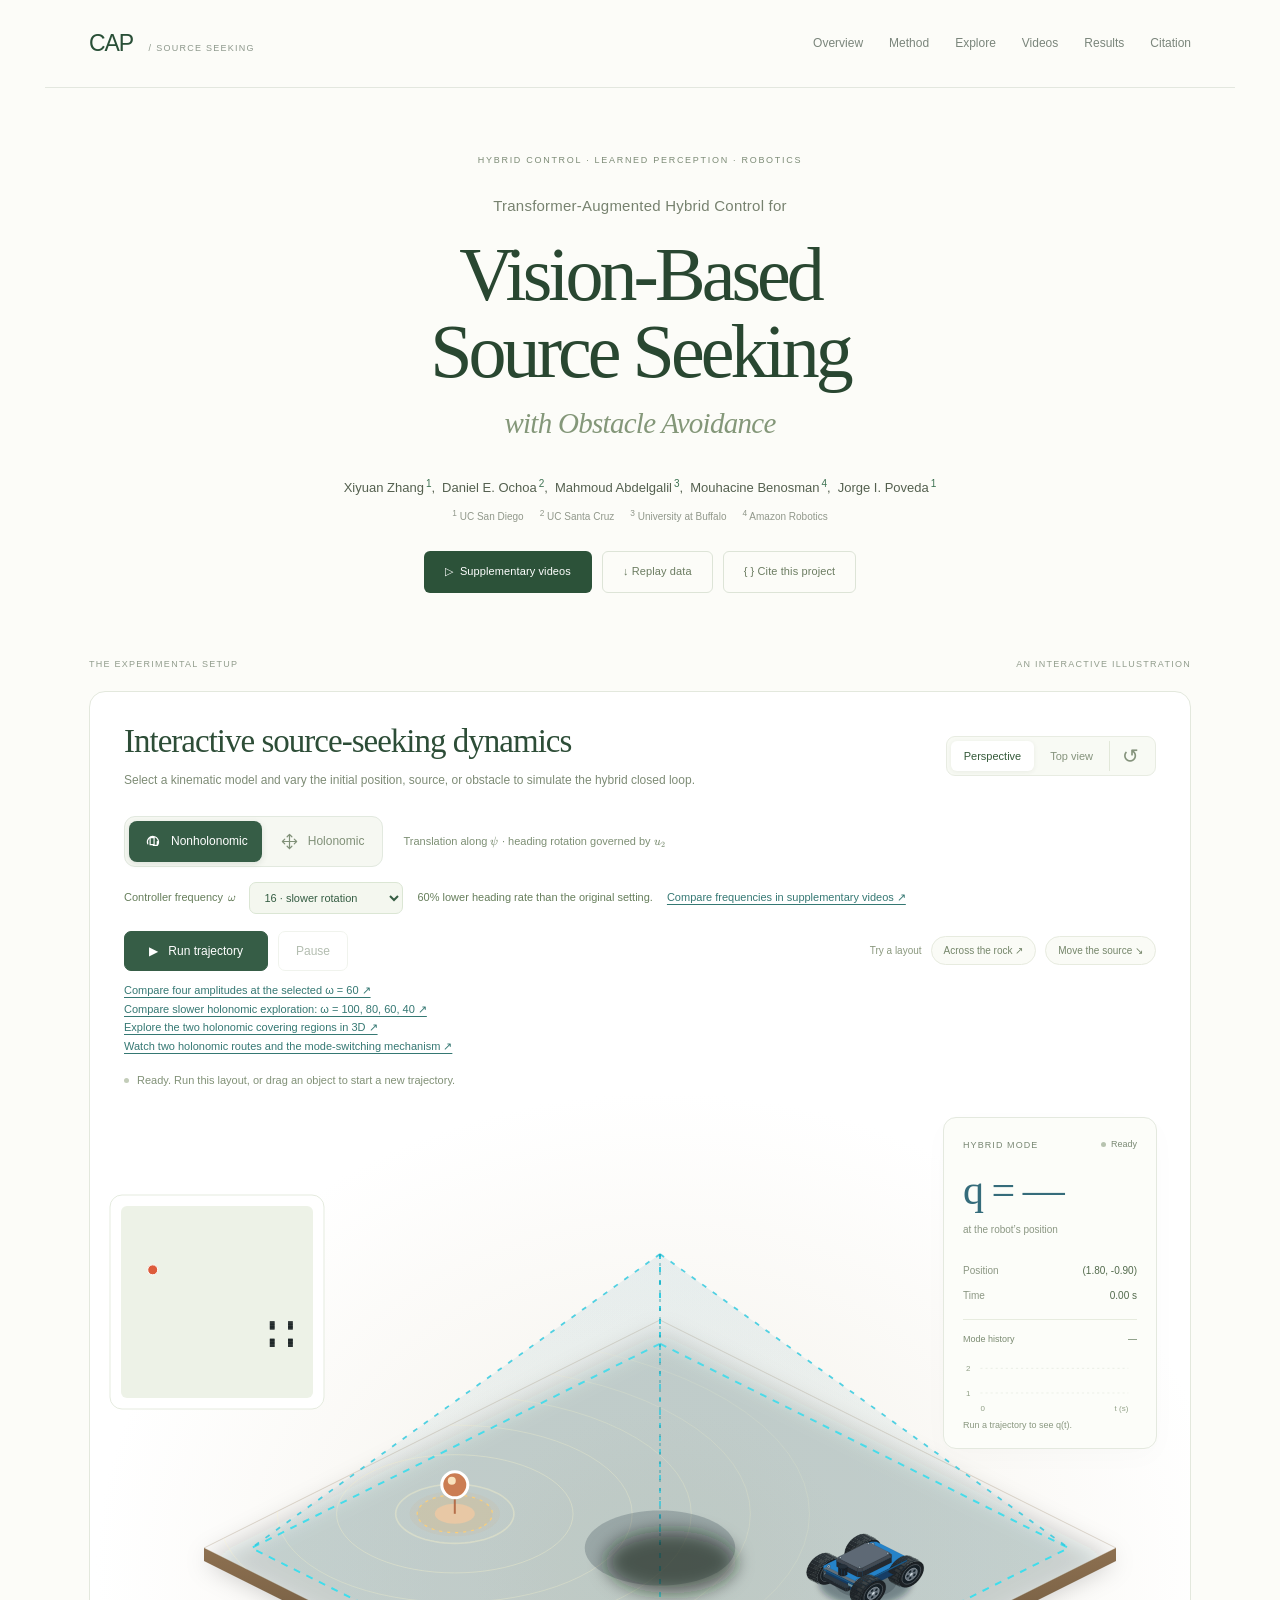
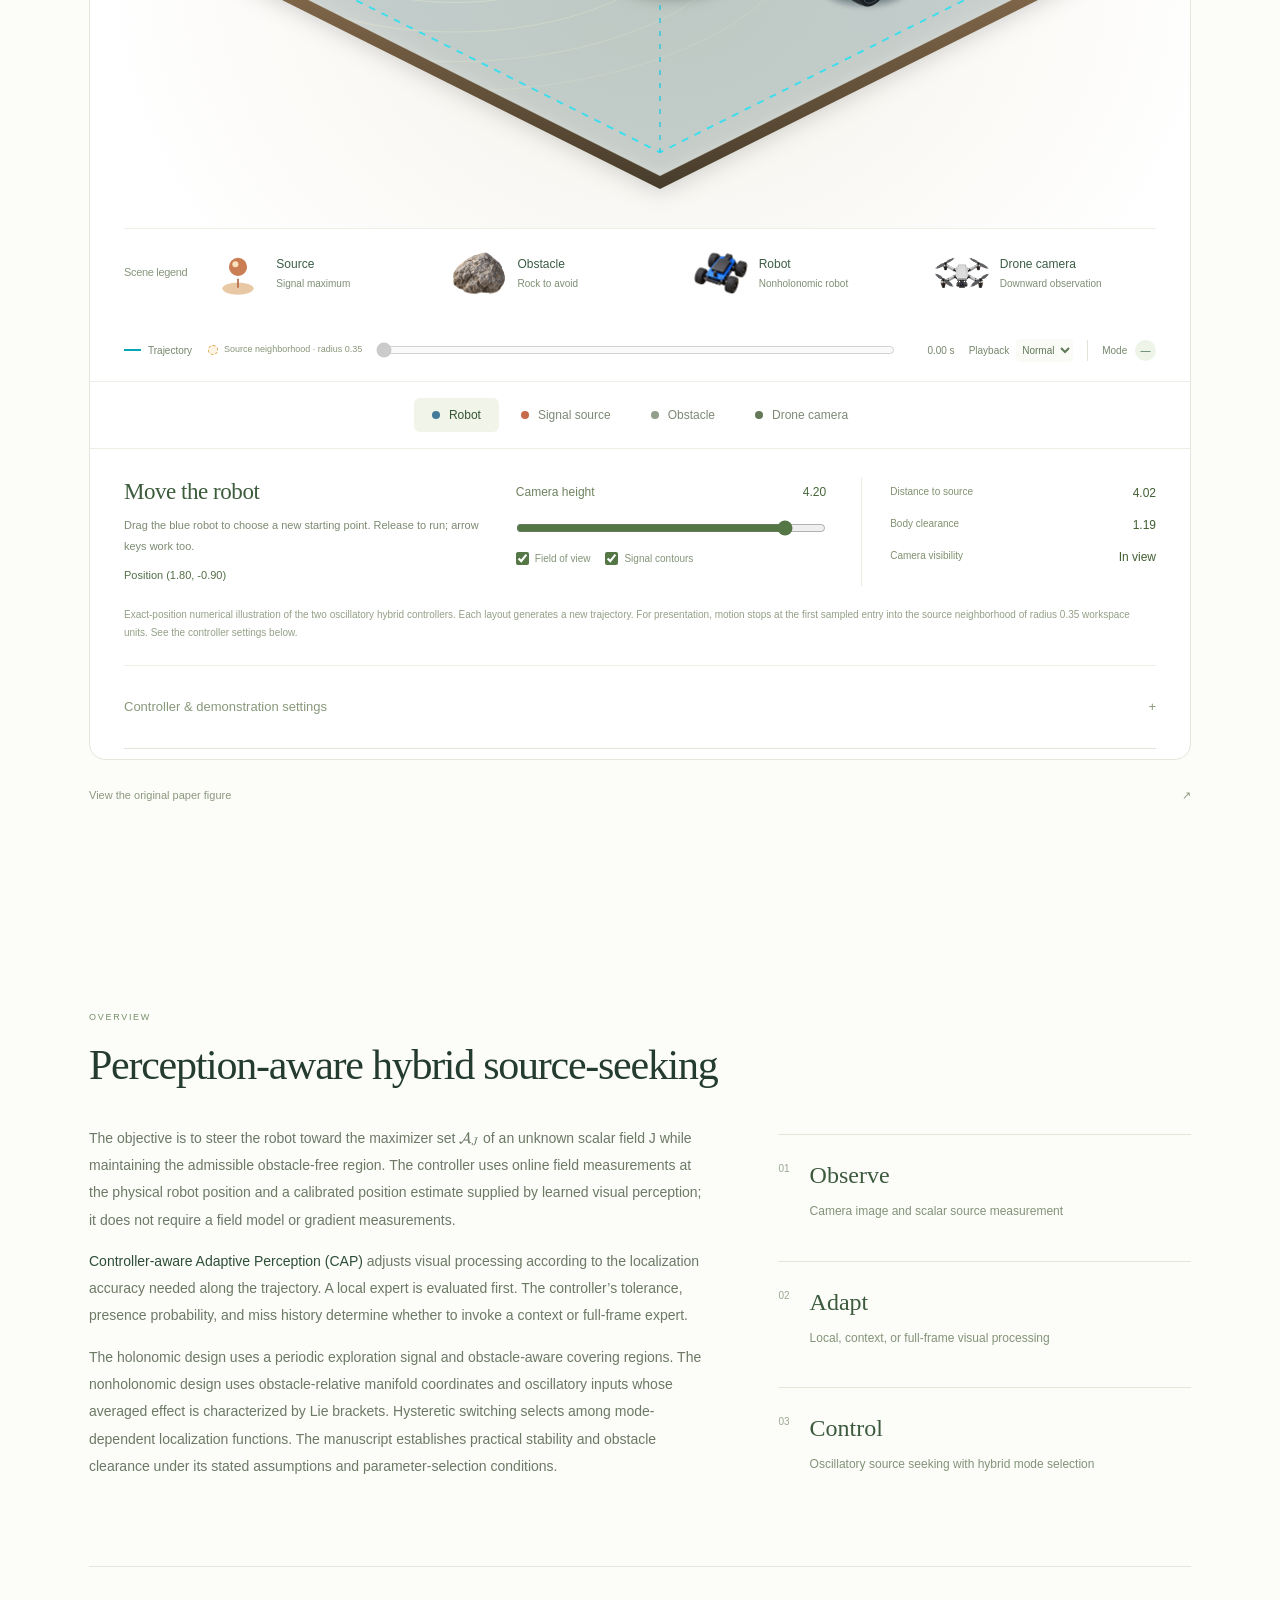
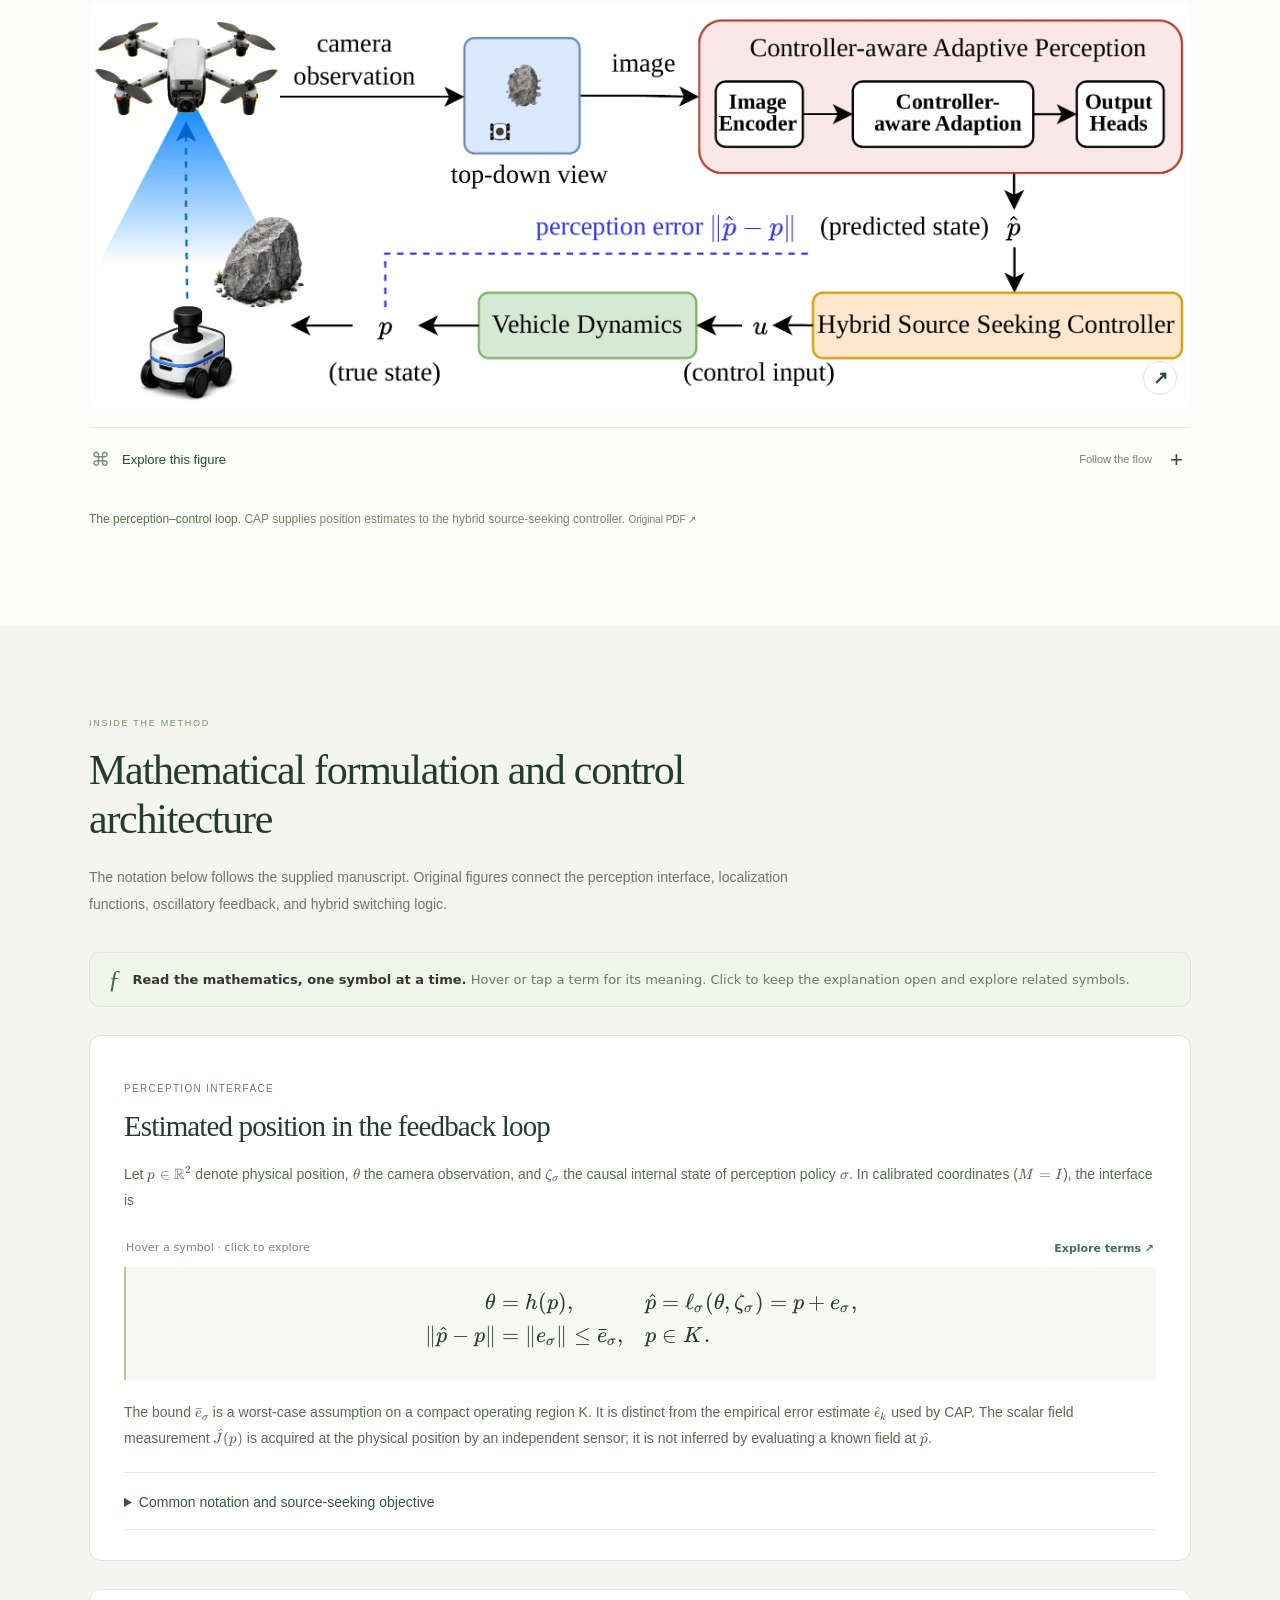
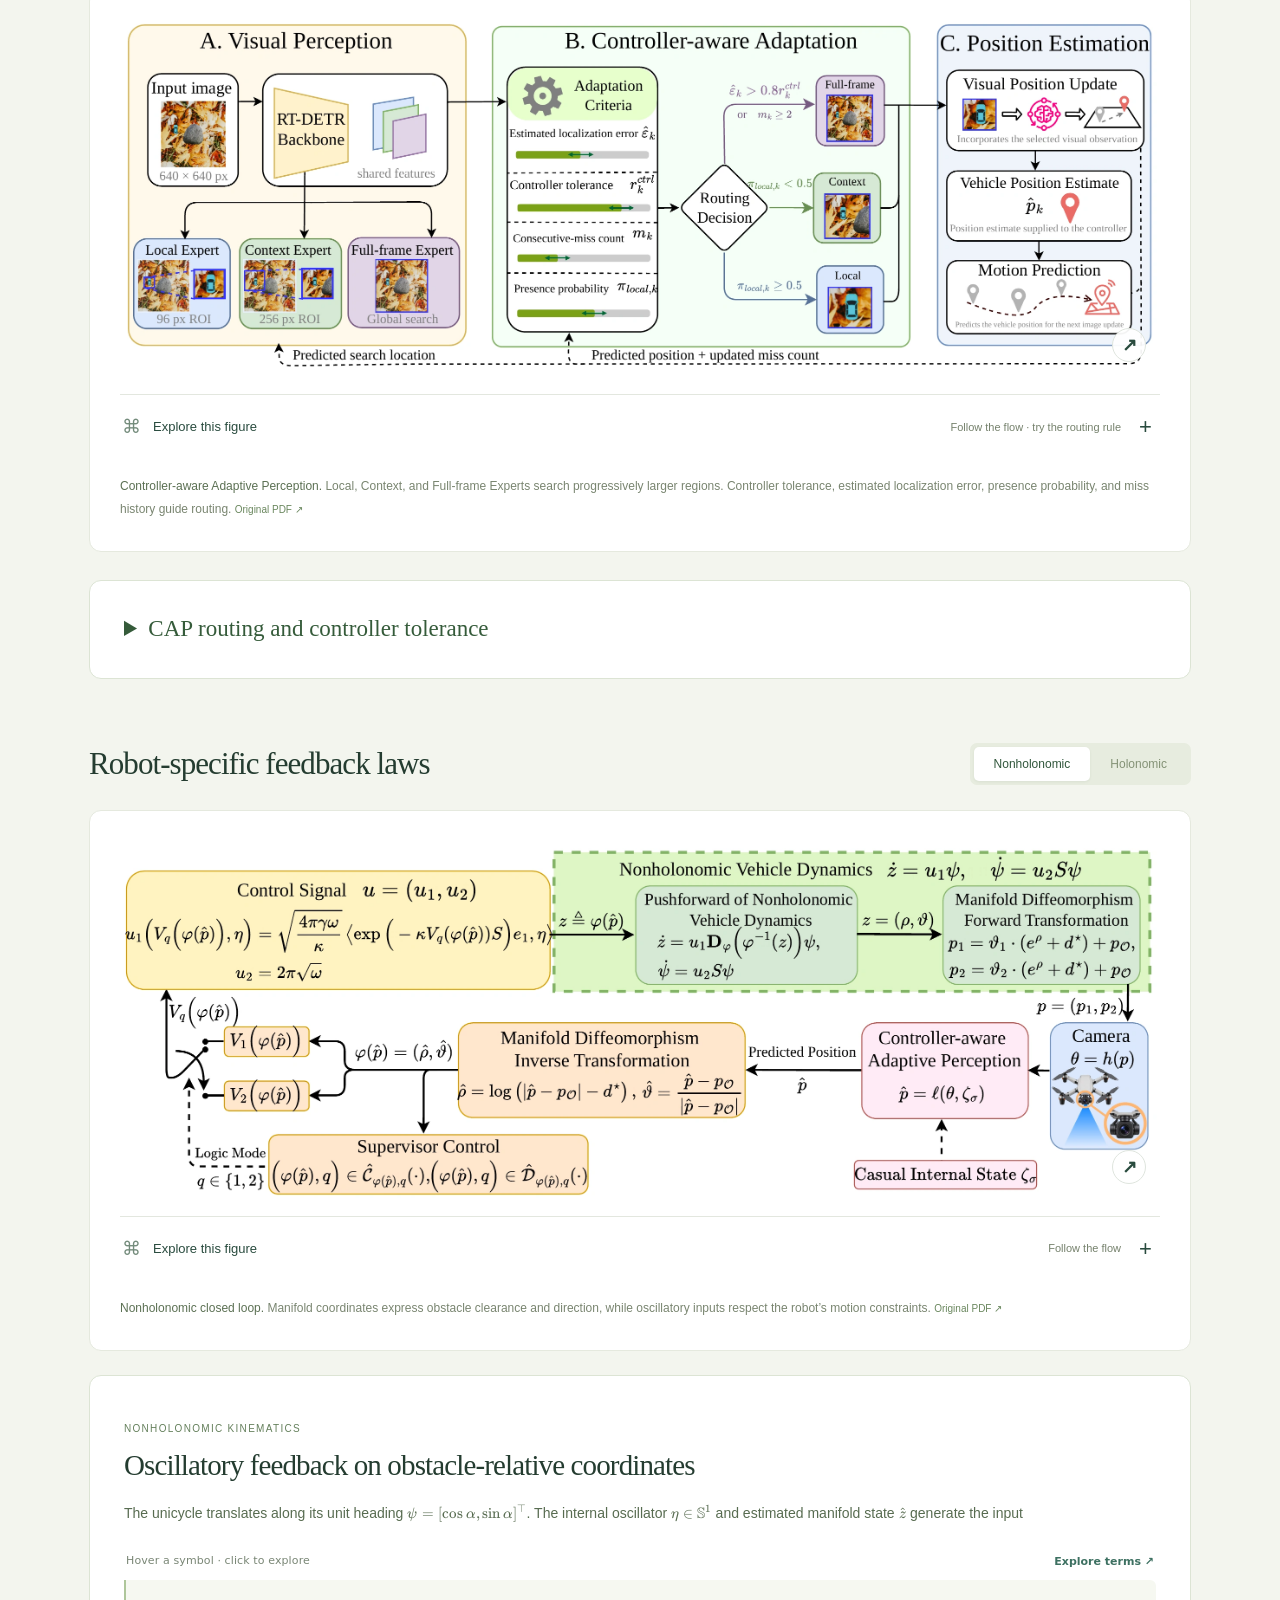
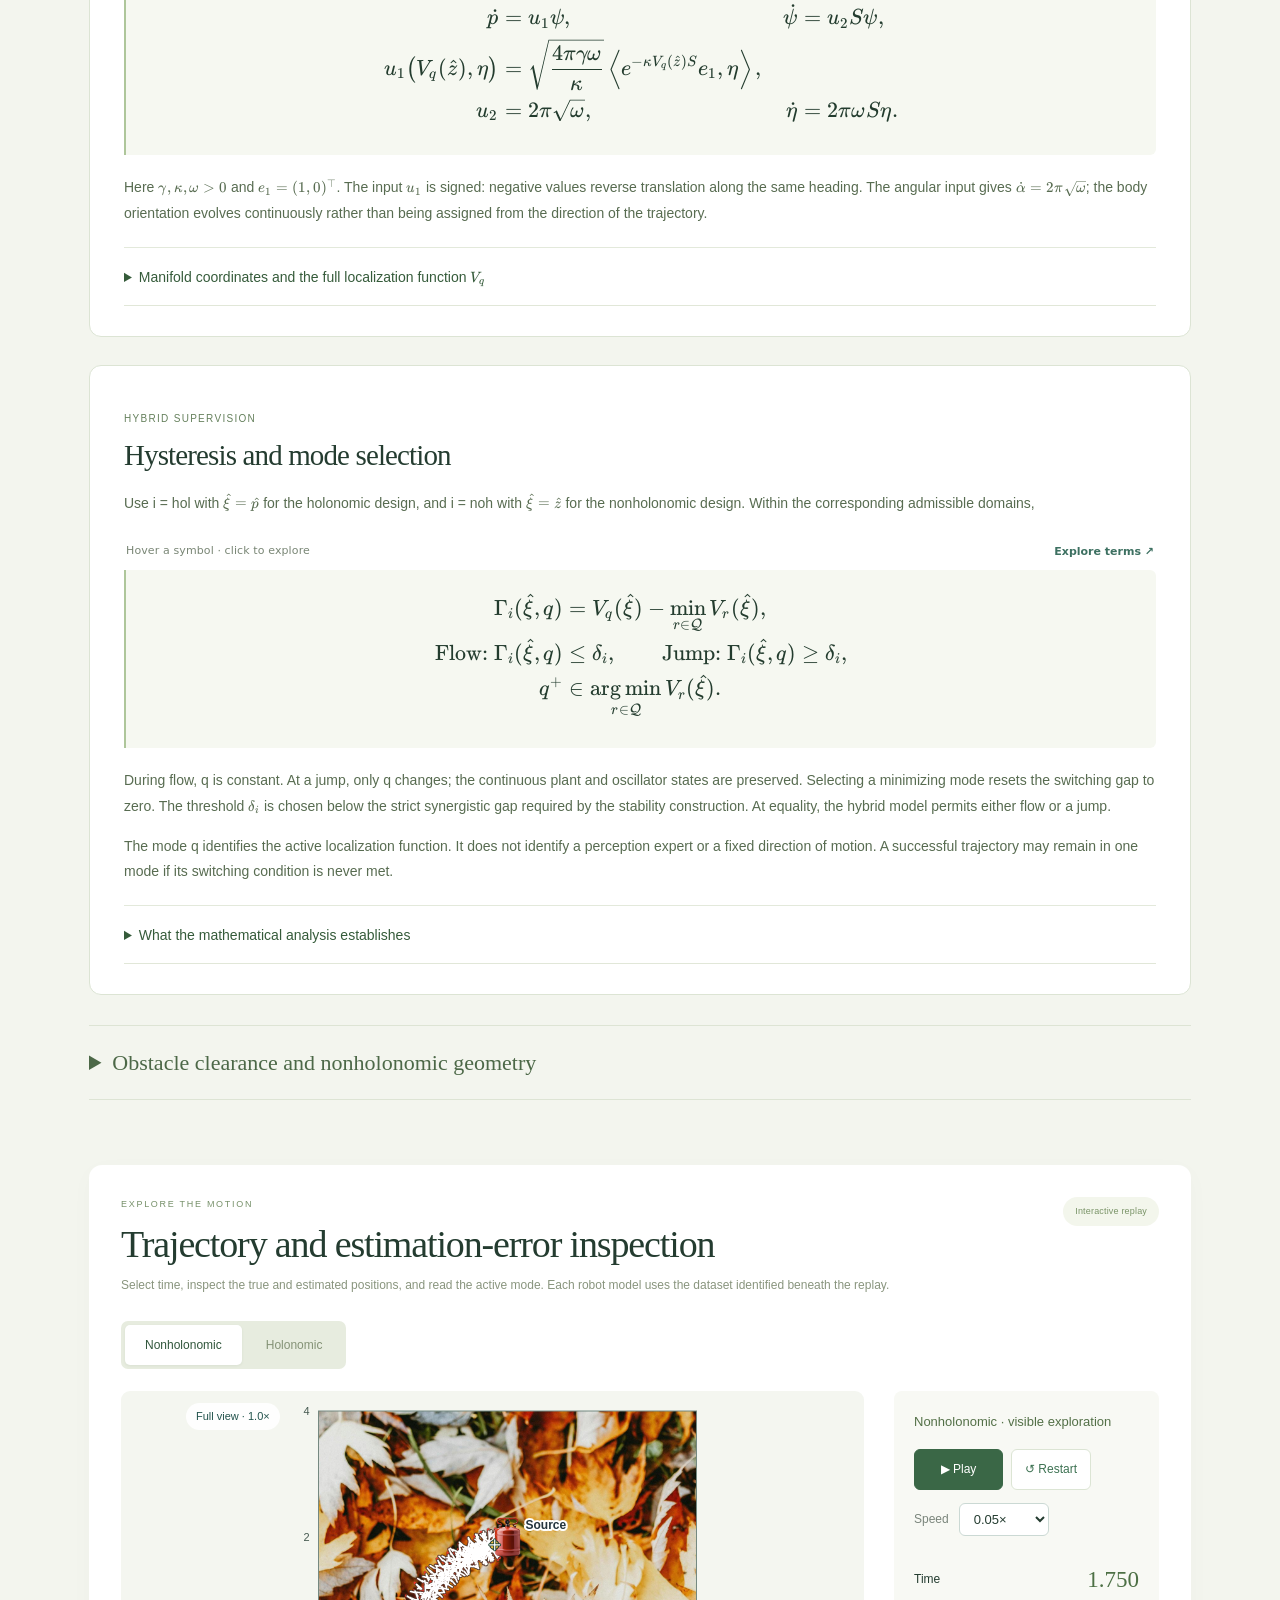
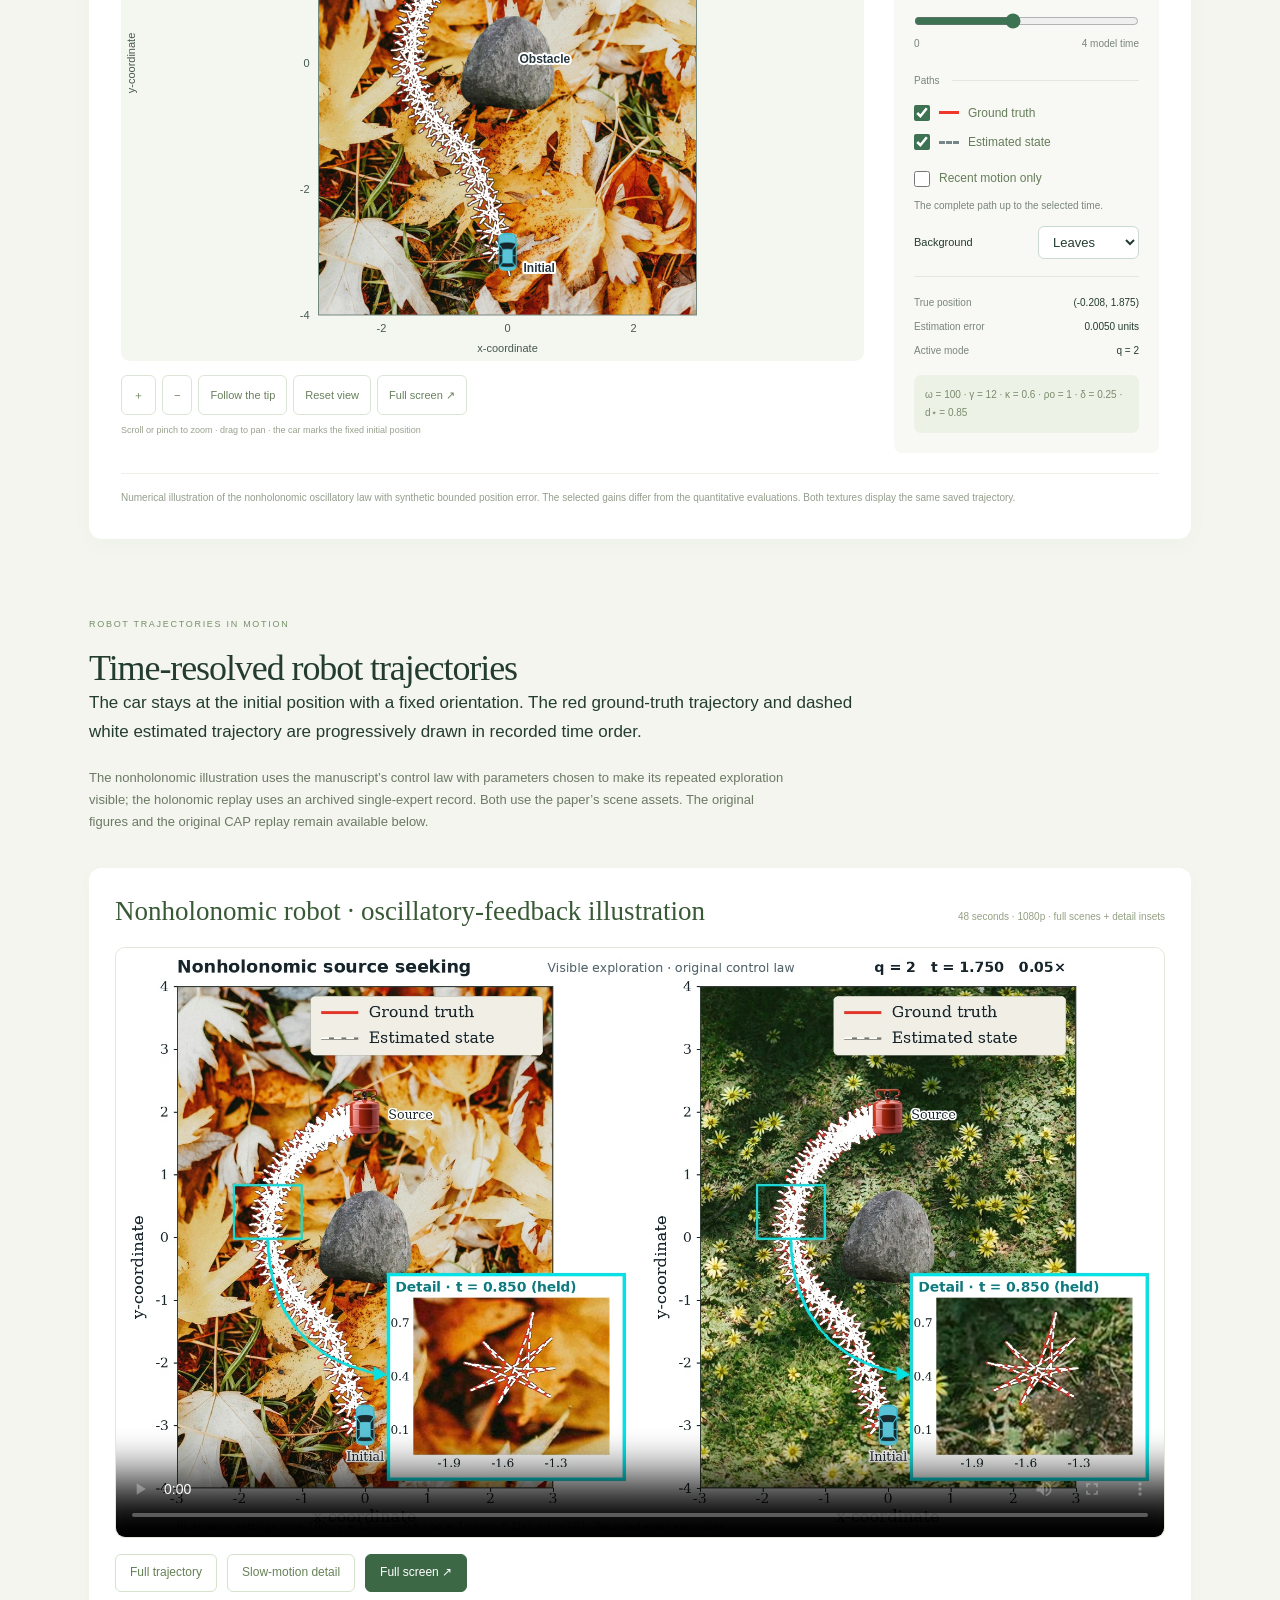
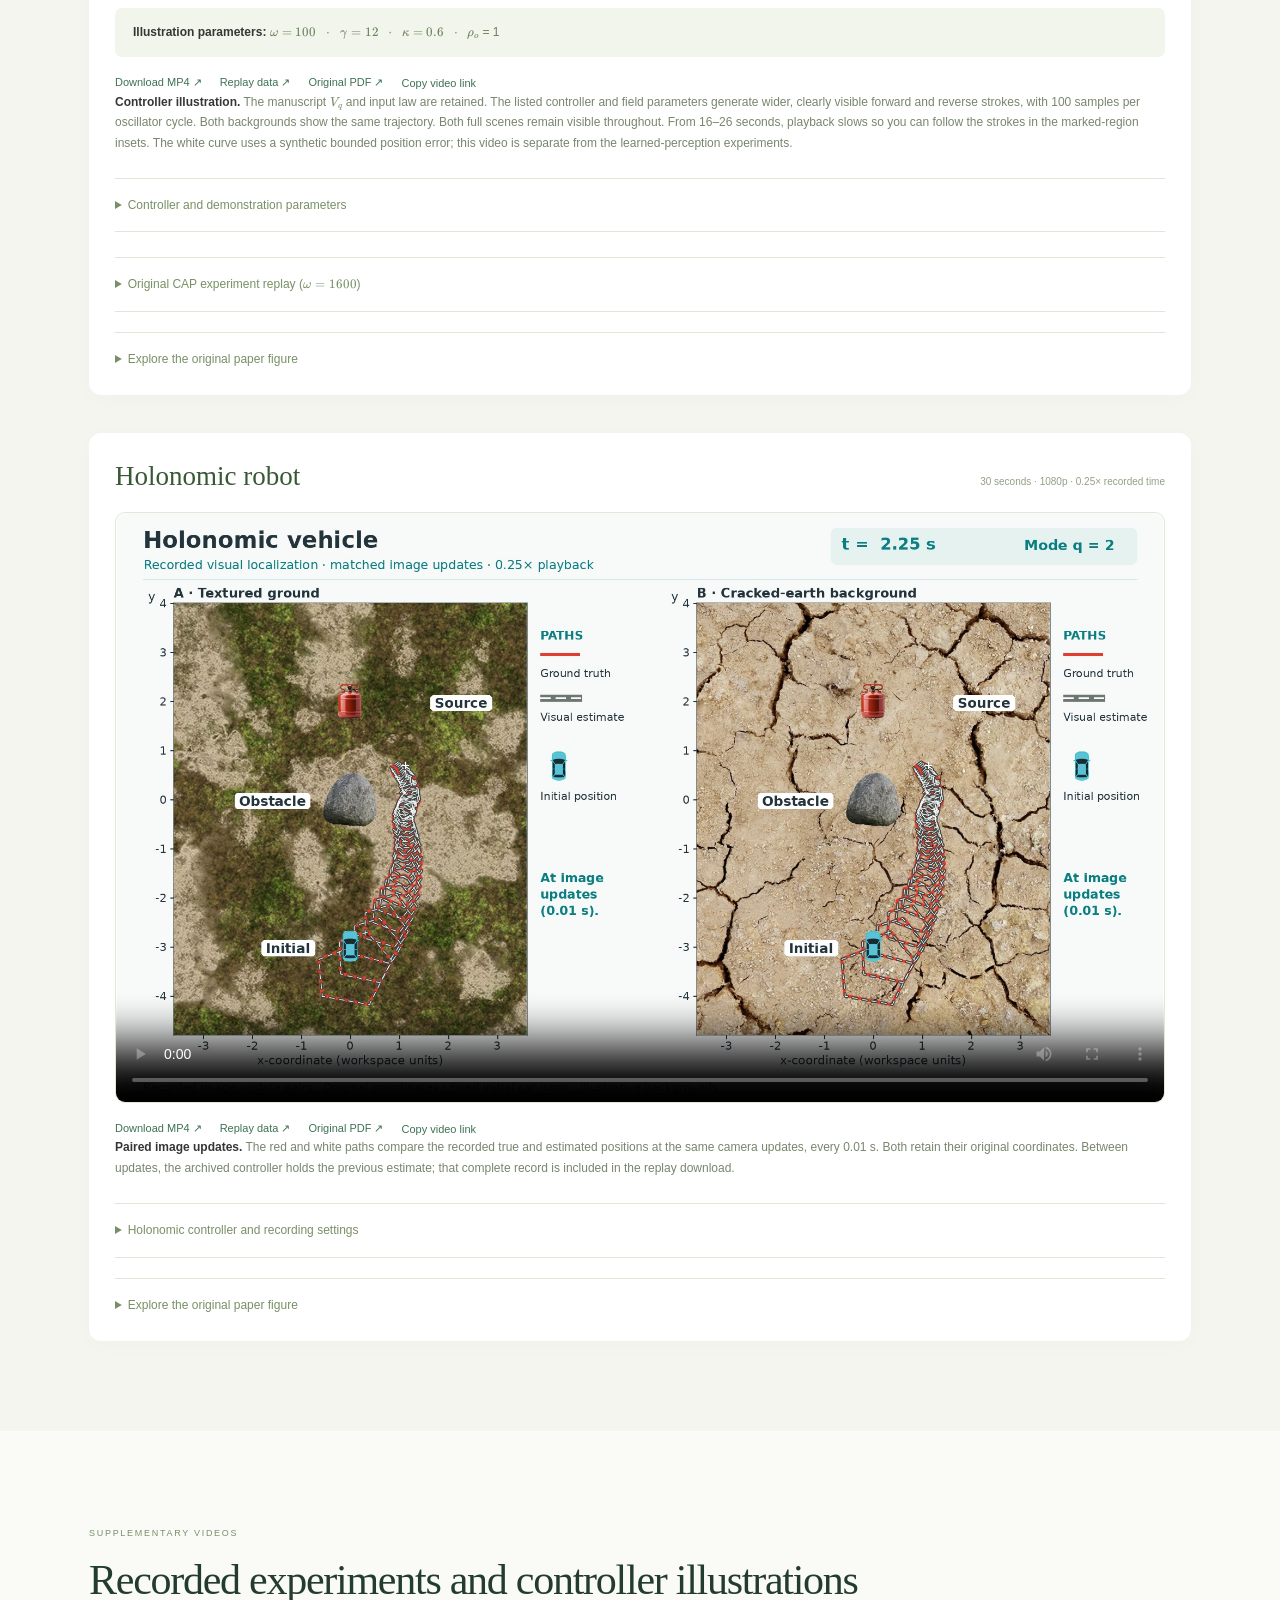
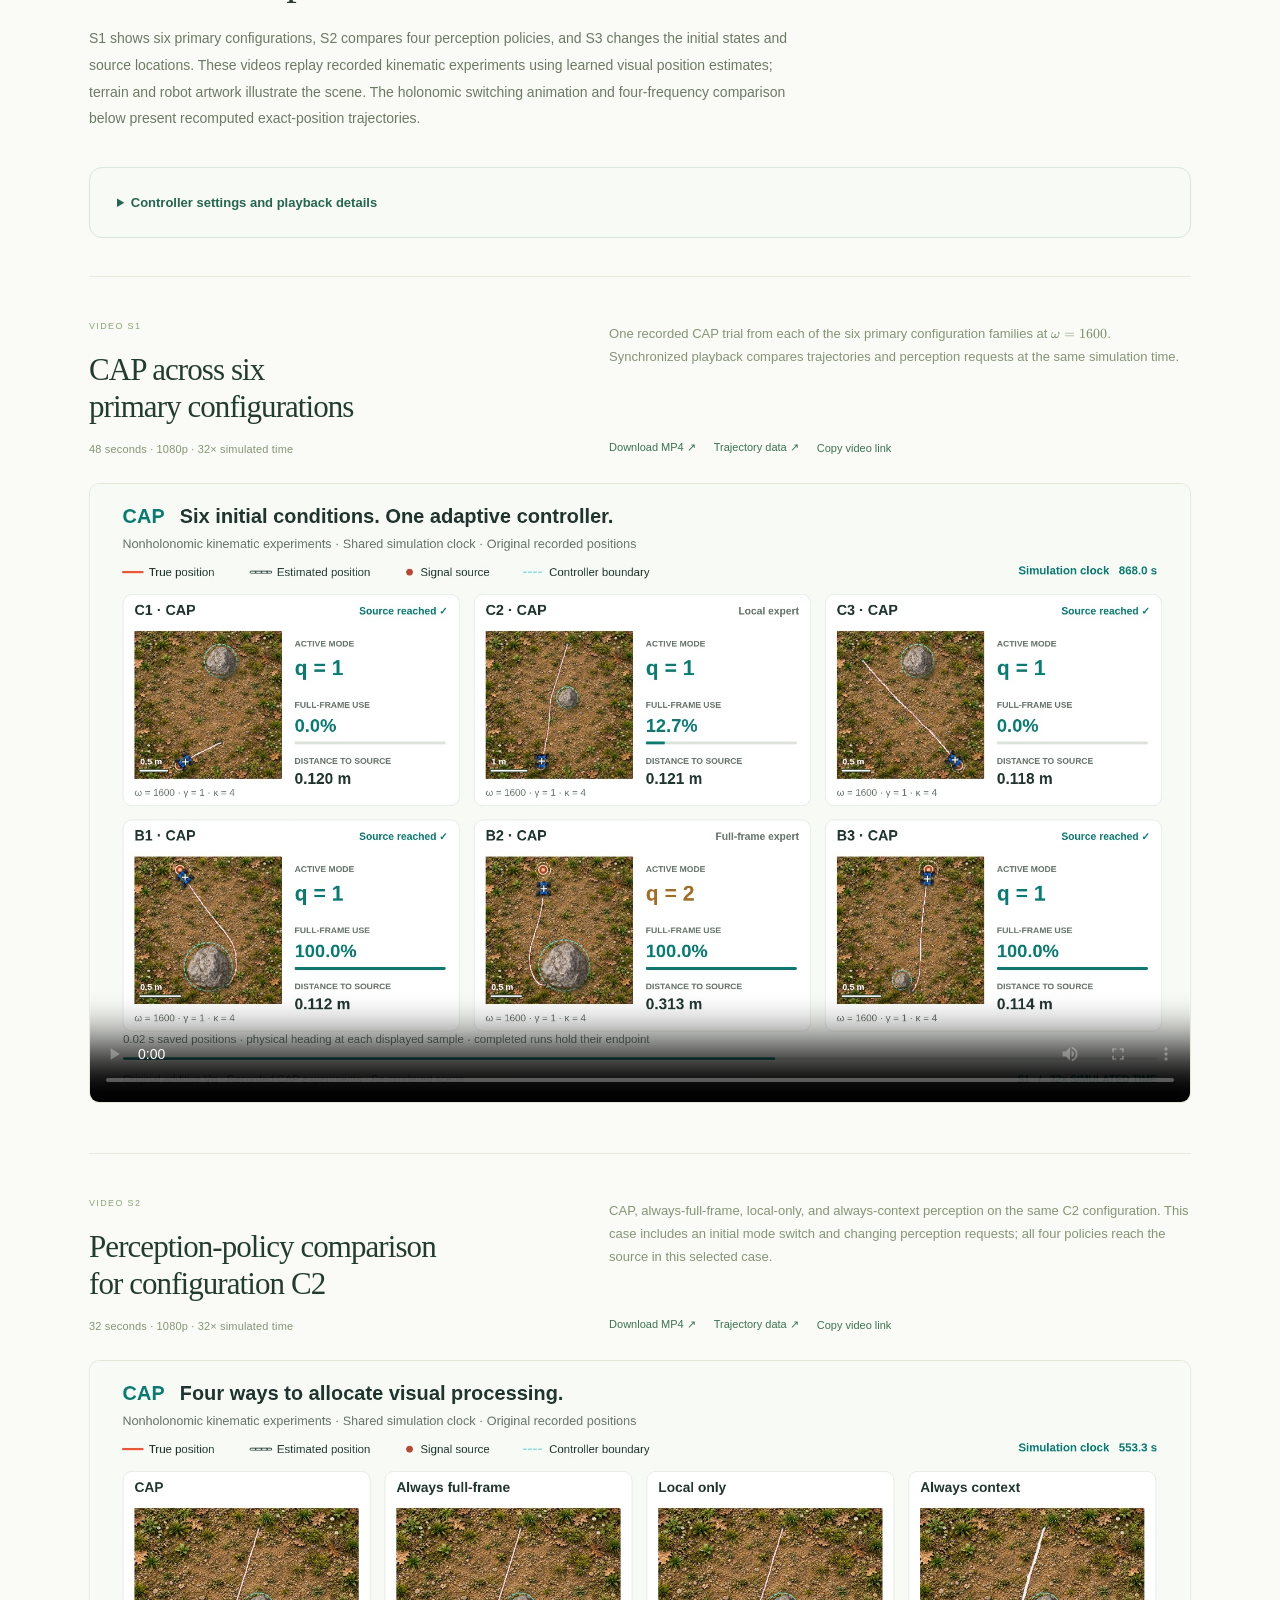
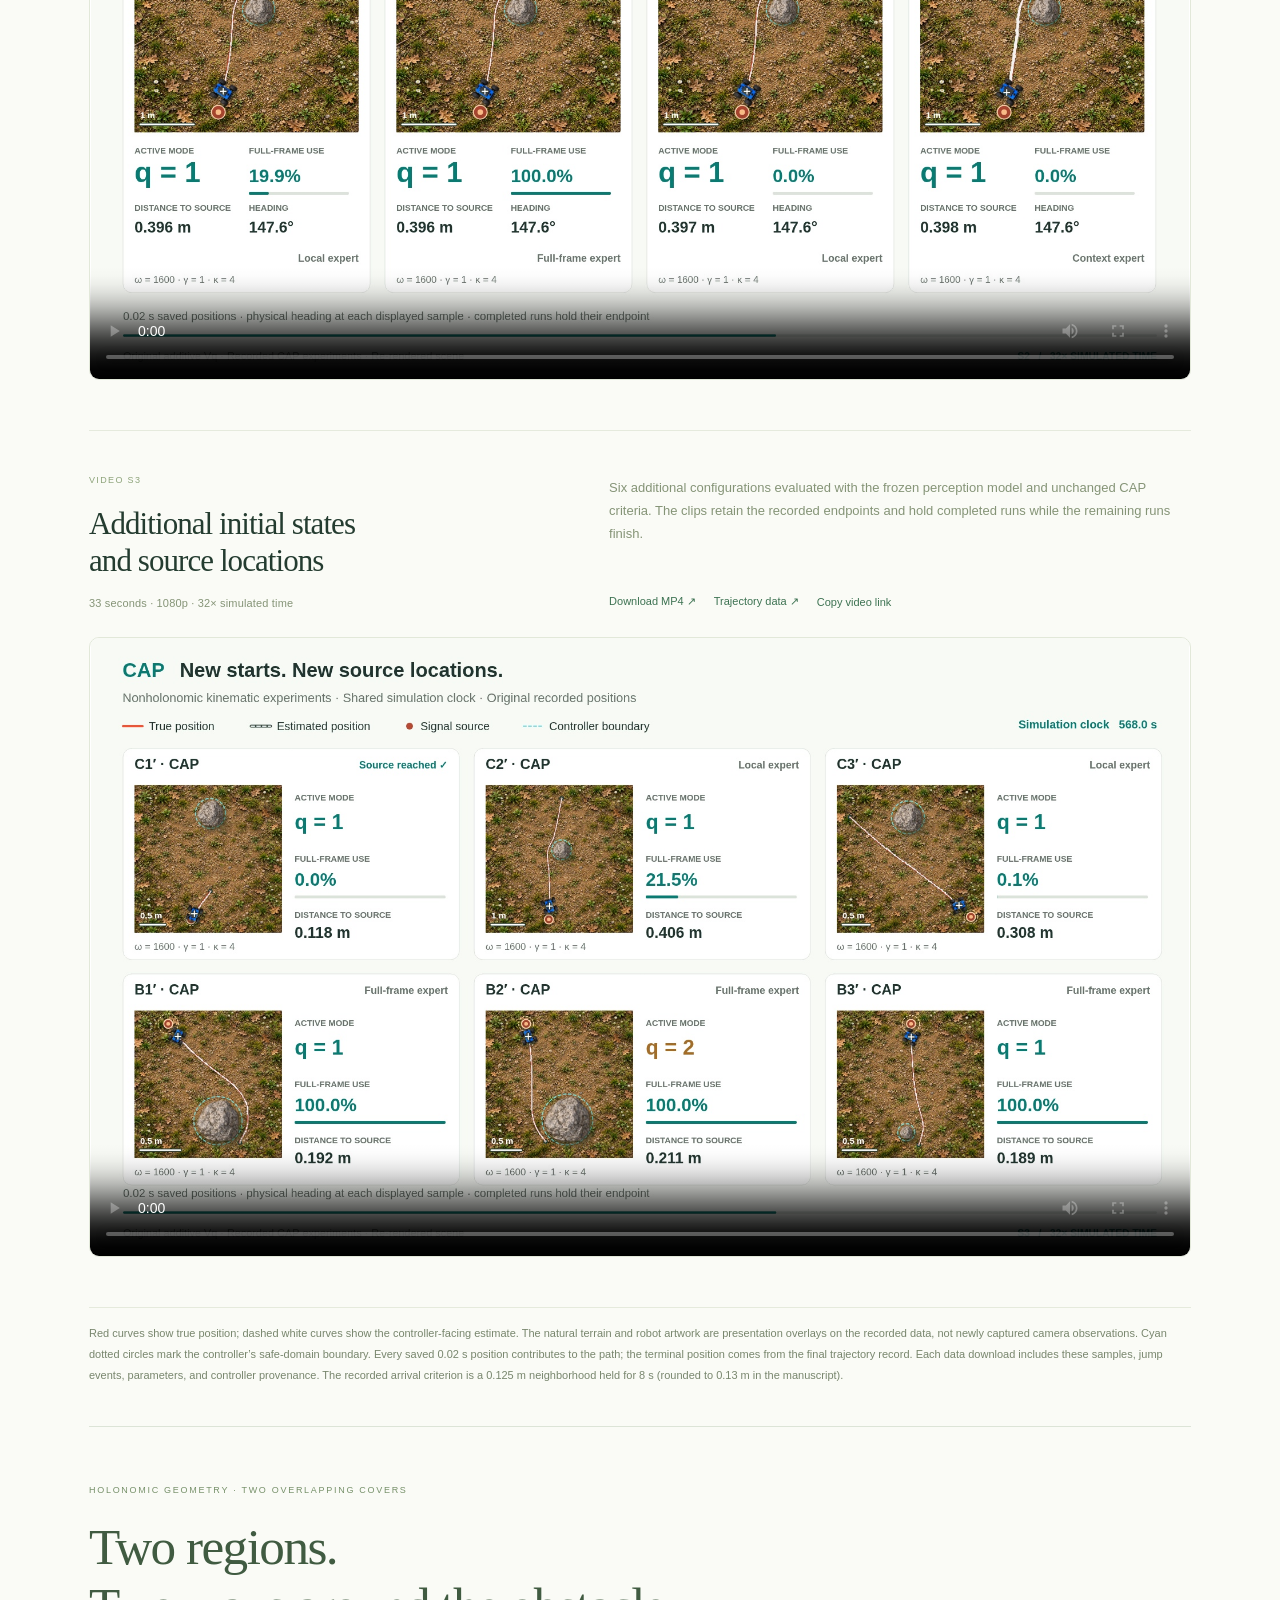
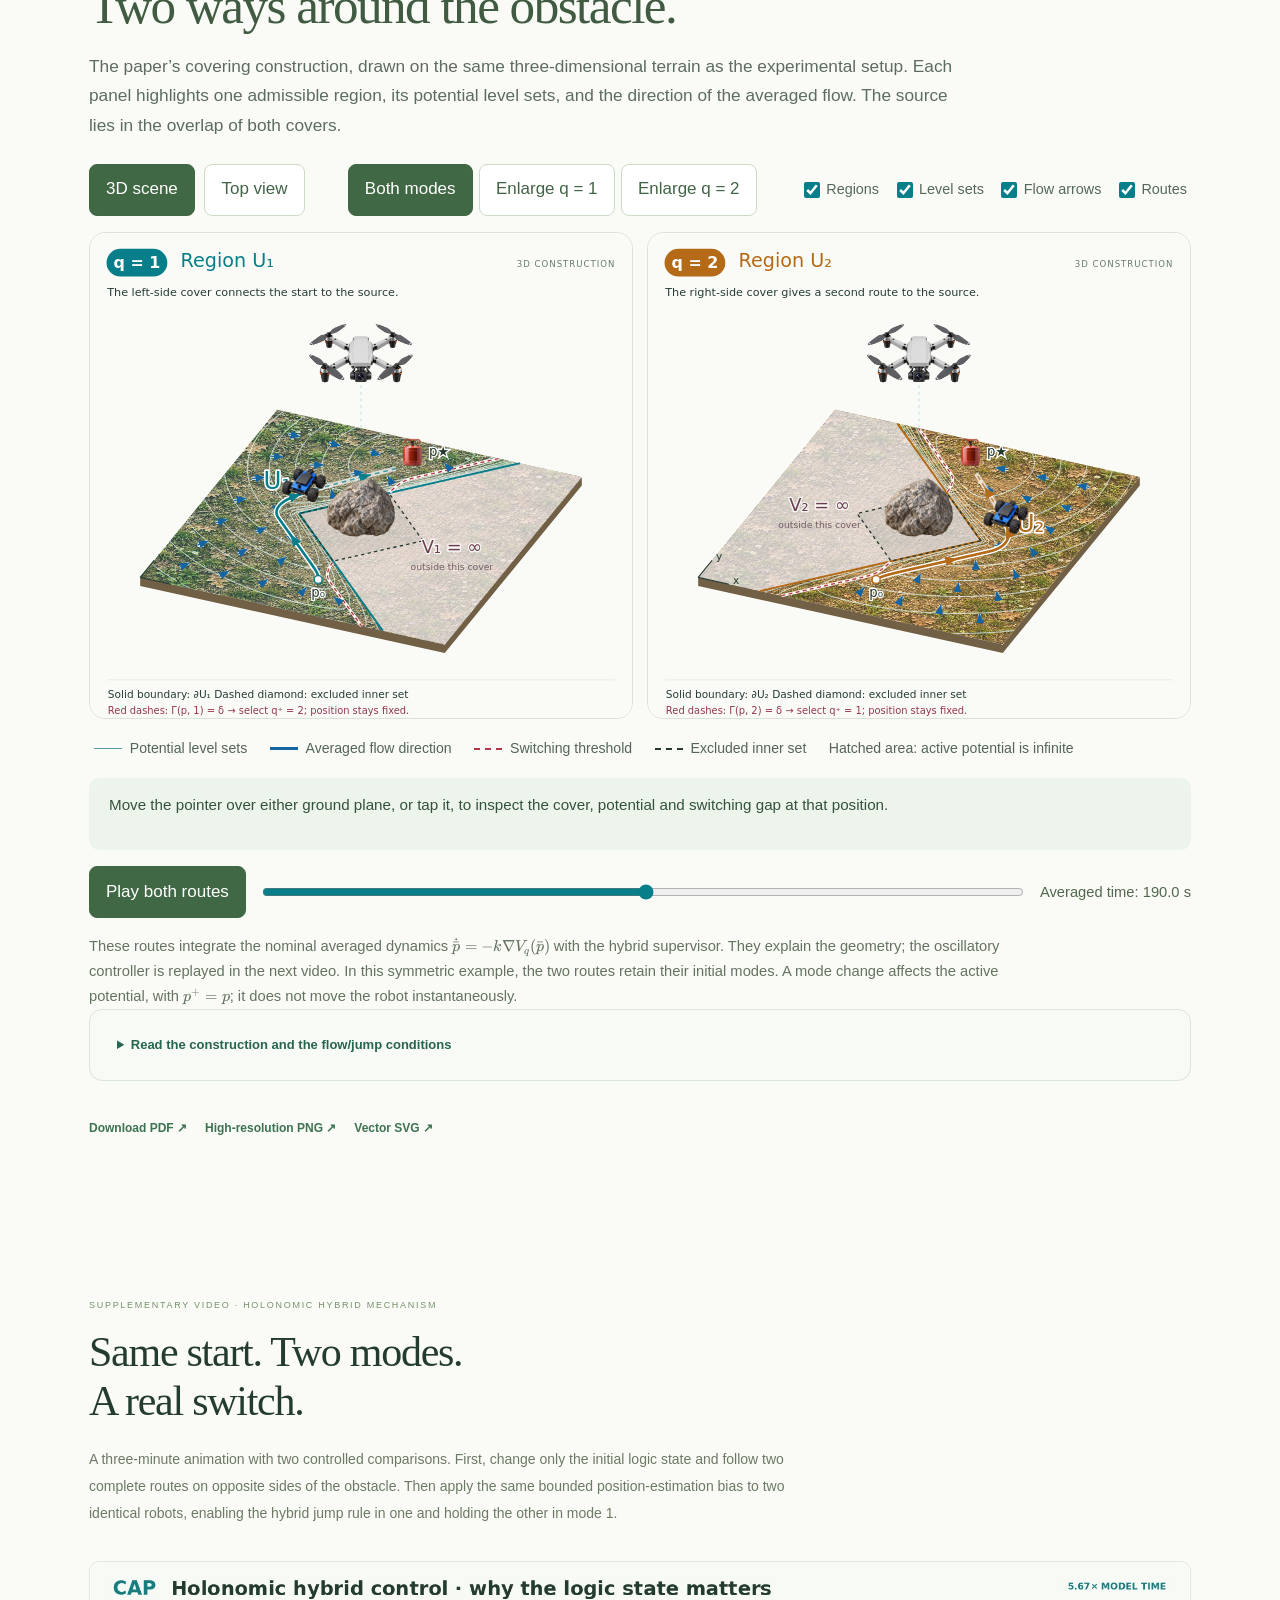
==== index.html @ b5c36183 "Add 3D holonomic covering construction with computed flow geometry" ====
<!DOCTYPE html>
<!-- Adapted from the Nerfies project-page template, CC BY-SA 4.0. See footer. -->
<html lang="en">
<head>
  <meta charset="utf-8">
  <meta name="viewport" content="width=device-width, initial-scale=1">
  <meta name="robots" content="noindex, nofollow, noarchive">
  <meta name="description" content="Perception-aware hybrid source-seeking control for holonomic and nonholonomic robots: mathematical formulation, CAP, and supplementary evaluations.">
  <meta name="theme-color" content="#087f83">
  <meta property="og:title" content="CAP · Vision-Based Source Seeking with Obstacle Avoidance">
  <meta property="og:description" content="Transformer-Augmented Hybrid Control for Vision-Based Source Seeking with Obstacle Avoidance.">
  <meta property="og:type" content="website">
  <title>CAP | Vision-Based Source Seeking with Obstacle Avoidance</title>
  <link rel="stylesheet" href="static/vendor/katex/katex.min.css?v=0.16.22">
  <link rel="stylesheet" href="static/css/bulma.min.css">
  <link rel="stylesheet" href="static/css/index.css?v=8">
  <link rel="icon" href="static/images/favicon.svg" type="image/svg+xml">
  <script src="static/vendor/katex/katex.min.js?v=0.16.22" defer></script>
  <script src="static/vendor/katex/auto-render.min.js?v=0.16.22" defer></script>
  <script src="static/js/math-terms.js?v=2" defer></script>
  <script src="static/js/math-render.js?v=2" defer></script>
  <script src="static/js/index.js?v=7" defer></script>
  <script src="static/js/frequency-comparison.js?v=2" defer></script>
  <script src="static/js/hybrid-replay.js?v=1" defer></script>
  <script src="static/js/holonomic-frequency.js?v=1" defer></script>
  <script src="static/js/holonomic-amplitude.js?v=1" defer></script>
  <link rel="stylesheet" href="static/css/explore.css?v=1">
  <script src="static/js/explore.js?v=4" defer></script>
  <link rel="stylesheet" href="static/css/figure-guides.css?v=2">
  <script src="static/js/figure-guides.js?v=5" defer></script>
  <link rel="stylesheet" href="static/css/presentation.css?v=1">
  <link rel="stylesheet" href="static/css/mathematics.css?v=3">
  <link rel="stylesheet" href="static/css/scene-lab.css?v=19">
  <script src="static/js/scene-lab.js?v=21" defer></script>
  <link rel="stylesheet" href="static/css/holonomic-construction.css?v=1">
  <script type="module" src="static/js/holonomic-construction.js?v=1"></script>
</head>
<body>
<a class="skip-link" href="#main">Skip to content</a>
<nav class="project-nav" aria-label="Main navigation">
  <a class="wordmark" href="#main">CAP<span> / SOURCE SEEKING</span></a>
  <div><a href="#overview">Overview</a><a href="#paper-figures">Method</a><a href="#trajectory-explorer">Explore</a><a href="#videos">Videos</a><a href="#results">Results</a><a href="#citation">Citation</a></div>
</nav>
<main id="main">
<section class="hero publication-header">
  <div class="hero-body">
    <div class="container is-max-desktop has-text-centered">
      <p class="eyebrow">HYBRID CONTROL · LEARNED PERCEPTION · ROBOTICS</p>
      <h1 class="title publication-title"><span class="title-prelude">Transformer-Augmented Hybrid Control for</span><span class="title-main">Vision-Based<br>Source Seeking</span><span class="title-ending">with Obstacle Avoidance</span></h1>
      <div class="publication-authors">
        <span class="author-block">Xiyuan Zhang<sup>1</sup>,</span>
        <span class="author-block">Daniel E. Ochoa<sup>2</sup>,</span>
        <span class="author-block">Mahmoud Abdelgalil<sup>3</sup>,</span>
        <span class="author-block">Mouhacine Benosman<sup>4</sup>,</span>
        <span class="author-block">Jorge I. Poveda<sup>1</sup></span>
      </div>
      <p class="affiliations"><span><sup>1</sup> UC San Diego</span><span><sup>2</sup> UC Santa Cruz</span><span><sup>3</sup> University at Buffalo</span><span><sup>4</sup> Amazon Robotics</span></p>
      <div class="publication-links">
        <a class="button is-rounded is-dark" href="#videos"><span aria-hidden="true">▷</span> Supplementary videos</a>
        <a class="button is-rounded is-light" href="downloads/replay-data.zip" download>↓ Replay data</a>
        <a class="button is-rounded is-light" href="#citation">{ } Cite this project</a>
      </div>
    </div>
  </div>
</section>

<section class="section-wrap paper-setup" id="experimental-setup" aria-labelledby="setup-title">
  <div class="section-kicker"><span>THE EXPERIMENTAL SETUP</span><span>AN INTERACTIVE ILLUSTRATION</span></div>
  <div class="scene-lab" id="scene-lab">
    <div class="scene-lab-heading"><div><h2 id="setup-title">Interactive source-seeking dynamics</h2><p>Select a kinematic model and vary the initial position, source, or obstacle to simulate the hybrid closed loop.</p></div><div class="scene-view-tools" role="group" aria-label="Scene view"><button type="button" data-scene-view="perspective" aria-pressed="true">Perspective</button><button type="button" data-scene-view="top" aria-pressed="false">Top view</button><button type="button" id="scene-reset" aria-label="Reset scene">↺</button></div></div>
    <div class="scene-model-picker"><div class="scene-model-buttons" role="group" aria-label="Robot and control law"><button type="button" data-scene-model="nonholonomic" aria-pressed="true"><svg viewBox="0 0 24 24" aria-hidden="true"><path d="M6 15a7 7 0 1 1 12 2M18 12v5h-5M9 7h5v9H9z"/></svg>Nonholonomic</button><button type="button" data-scene-model="holonomic" aria-pressed="false"><svg viewBox="0 0 24 24" aria-hidden="true"><path d="M12 3v18M3 12h18M9 6l3-3 3 3M9 18l3 3 3-3M6 9l-3 3 3 3M18 9l3 3-3 3"/></svg>Holonomic</button></div><p id="scene-model-copy">Translation along <span class="math-inline" data-tex="\psi"><span class="katex"><span class="katex-mathml"><math xmlns="http://www.w3.org/1998/Math/MathML"><semantics><mrow><mi>ψ</mi></mrow><annotation encoding="application/x-tex">\psi</annotation></semantics></math></span><span class="katex-html" aria-hidden="true"><span class="base"><span class="strut" style="height:0.8889em;vertical-align:-0.1944em;"></span><span class="mord mathnormal" style="margin-right:0.03588em;">ψ</span></span></span></span></span> · heading rotation governed by <span class="math-inline" data-tex="u_2"><span class="katex"><span class="katex-mathml"><math xmlns="http://www.w3.org/1998/Math/MathML"><semantics><mrow><msub><mi>u</mi><mn>2</mn></msub></mrow><annotation encoding="application/x-tex">u_2</annotation></semantics></math></span><span class="katex-html" aria-hidden="true"><span class="base"><span class="strut" style="height:0.5806em;vertical-align:-0.15em;"></span><span class="mord"><span class="mord mathnormal">u</span><span class="msupsub"><span class="vlist-t vlist-t2"><span class="vlist-r"><span class="vlist" style="height:0.3011em;"><span style="top:-2.55em;margin-left:0em;margin-right:0.05em;"><span class="pstrut" style="height:2.7em;"></span><span class="sizing reset-size6 size3 mtight"><span class="mord mtight">2</span></span></span></span><span class="vlist-s">​</span></span><span class="vlist-r"><span class="vlist" style="height:0.15em;"><span></span></span></span></span></span></span></span></span></span></span></p></div>
    <div id="scene-frequency-controls" class="scene-frequency-controls"><label for="scene-frequency">Controller frequency <span class="math-inline" data-tex="\omega"><span class="katex"><span class="katex-mathml"><math xmlns="http://www.w3.org/1998/Math/MathML"><semantics><mrow><mi>ω</mi></mrow><annotation encoding="application/x-tex">\omega</annotation></semantics></math></span><span class="katex-html" aria-hidden="true"><span class="base"><span class="strut" style="height:0.4306em;"></span><span class="mord mathnormal" style="margin-right:0.03588em;">ω</span></span></span></span></span></label><select id="scene-frequency"><option value="100">100 · original</option><option value="36">36 · gentler rotation</option><option value="16" selected>16 · slower rotation</option><option value="9">9 · slowest comparison</option></select><p id="scene-frequency-copy">60% lower heading rate than the original setting.</p><a href="#frequency-comparison">Compare frequencies in supplementary videos ↗</a></div>
    <div class="scene-runbar"><button type="button" id="scene-run"><span aria-hidden="true">▶</span> Run trajectory</button><button type="button" id="scene-pause" disabled>Pause</button><div class="scene-presets"><span>Try a layout</span><button type="button" data-scene-preset="cross">Across the rock ↗</button><button type="button" data-scene-preset="shift">Move the source ↘</button></div></div>
    <p class="scene-replay-link"><a href="#holonomic-amplitude-comparison">Compare four amplitudes at the selected ω = 60 ↗</a><br><a href="#holonomic-frequency-comparison">Compare slower holonomic exploration: ω = 100, 80, 60, 40 ↗</a><br><a href="#holonomic-construction">Explore the two holonomic covering regions in 3D ↗</a><br><a href="#hybrid-mode-replay">Watch two holonomic routes and the mode-switching mechanism ↗</a></p>
    <div class="scene-status" role="status" id="scene-status">Ready. Run this layout, or drag an object to start a new trajectory.</div>
    <div class="scene-stage"><svg id="setup-canvas" viewBox="0 0 1100 650" role="group" aria-label="Interactive source-seeking setup. Drag the robot, source, or obstacle. Drag the camera drone vertically to change its observation height. Select an object and use arrow keys to move it."></svg><span class="scene-drag-hint">Drag an object to begin <span aria-hidden="true">↗</span></span>
      <aside class="scene-mode-panel" id="scene-mode-panel" aria-labelledby="scene-mode-title">
        <div class="scene-mode-heading"><h3 id="scene-mode-title">HYBRID MODE</h3><span id="scene-mode-status">Ready</span></div>
        <div class="scene-mode-now"><output id="scene-mode-live" aria-live="polite" aria-label="Current hybrid mode">q = —</output><span>at the robot’s position</span></div>
        <dl class="scene-mode-position"><div><dt>Position</dt><dd id="scene-mode-position">(1.80, −0.90)</dd></div><div><dt>Time</dt><dd id="scene-mode-time">0.00 s</dd></div></dl>
        <div class="scene-mode-history">
          <div class="scene-mode-chart-heading"><span>Mode history</span><span id="scene-mode-count">—</span></div>
          <svg viewBox="0 0 240 80" role="img" aria-labelledby="scene-mode-chart-title"><title id="scene-mode-chart-title">Run a trajectory to see its mode history.</title><path class="scene-mode-grid" d="M24 17H228M24 51H228"/><text x="4" y="21">2</text><text x="4" y="55">1</text><text x="24" y="76">0</text><text id="scene-mode-end" x="228" y="76" text-anchor="end">t (s)</text><path id="scene-mode-history-path"/><g id="scene-mode-cursor" visibility="hidden"><path id="scene-mode-cursor-line"/><circle id="scene-mode-cursor-dot" r="4"/></g></svg>
          <p id="scene-mode-event">Run a trajectory to see q(t).</p>
        </div>
      </aside>
    </div>
    <aside class="scene-legend" aria-labelledby="scene-legend-title">
      <h3 id="scene-legend-title">Scene legend</h3>
      <dl>
        <div><svg class="scene-legend-example" viewBox="0 0 60 60" aria-hidden="true"><ellipse cx="30" cy="48" rx="18" ry="7" fill="#e8c8a5"/><path d="M30 47V26" stroke="#b56f4a" stroke-width="2"/><circle cx="30" cy="23" r="12" fill="#cb7d53" stroke="#fff" stroke-width="3"/><circle cx="27" cy="20" r="3.5" fill="#f9e2bd"/></svg><dt>Source</dt><dd>Signal maximum</dd></div>
        <div><svg class="scene-legend-example" viewBox="32 96 867 700" aria-hidden="true"><image href="static/scene-realism/rock-views.webp" width="1774" height="887"/></svg><dt>Obstacle</dt><dd>Rock to avoid</dd></div>
        <div><svg class="scene-legend-example" viewBox="75 130 860 680" aria-hidden="true"><image href="static/scene-realism/rover-views.webp" width="1774" height="887"/></svg><dt>Robot</dt><dd id="scene-vehicle-description">Nonholonomic robot</dd></div>
        <div><svg class="scene-legend-example scene-legend-camera" viewBox="20 45 1500 860" aria-hidden="true"><image href="static/scene-realism/camera-drone-author.webp" width="1536" height="1024"/></svg><dt>Drone camera</dt><dd>Downward observation</dd></div>
      </dl>
    </aside>
    <div class="scene-timeline"><span class="scene-trail-key">Trajectory <span class="scene-arrival-key">Source neighborhood · radius 0.35</span></span><label for="scene-time" class="sr-only">Trajectory time</label><input id="scene-time" type="range" min="0" max="1" step="0.0005" value="0" disabled><output id="scene-time-value">0.00 s</output><label class="scene-speed">Playback <select id="scene-speed" aria-label="Trajectory playback speed"><option value="0.12">Slow</option><option value="0.24" selected>Normal</option><option value="0.5">Fast</option></select></label><span class="scene-mode">Mode <b id="scene-mode">—</b></span></div>
    <div id="scene-trail-controls" class="scene-trail-controls" hidden><span>Trail detail</span><div role="group" aria-label="Holonomic trajectory display"><button type="button" data-trail-style="sampled" aria-pressed="true">Sampled path</button><button type="button" data-trail-style="fine" aria-pressed="false">Fine path</button></div><p id="scene-trail-description">About 10 computed points per loop, joined by straight segments.</p></div>
    <div class="scene-object-tabs" role="group" aria-label="Select an object"><button type="button" data-scene-select="vehicle" aria-pressed="true"><i class="scene-swatch vehicle"></i>Robot</button><button type="button" data-scene-select="source" aria-pressed="false"><i class="scene-swatch source"></i>Signal source</button><button type="button" data-scene-select="obstacle" aria-pressed="false"><i class="scene-swatch obstacle"></i>Obstacle</button><button type="button" data-scene-select="camera" aria-pressed="false"><i class="scene-swatch camera"></i>Drone camera</button></div>
    <div class="scene-console"><div class="scene-selection"><h3 id="scene-selection-title">Move the robot</h3><p id="scene-selection-copy">Drag the blue robot across the workspace, or select it and use the arrow keys.</p><p class="scene-position" id="scene-position"></p></div><div class="scene-camera-control"><label for="scene-height">Camera height <output id="scene-height-value">4.2</output></label><input type="range" id="scene-height" min="1.8" max="4.5" step="0.05" value="4.2"><div class="scene-layer-toggles"><label><input type="checkbox" id="scene-fov" checked>Field of view</label><label><input type="checkbox" id="scene-field" checked>Signal contours</label></div></div><dl class="scene-readings"><div><dt>Distance to source</dt><dd id="scene-distance">—</dd></div><div><dt>Body clearance</dt><dd id="scene-clearance">—</dd></div><div><dt>Camera visibility</dt><dd id="scene-visibility">In view</dd></div></dl></div>
    <p class="scene-lab-note">Exact-position numerical illustration of the two oscillatory hybrid controllers. Each layout generates a new trajectory. For presentation, motion stops at the first sampled entry into the source neighborhood of radius 0.35 workspace units. See the controller settings below.</p>
    <details class="scene-method"><summary>Controller &amp; demonstration settings <span aria-hidden="true">+</span></summary><div>
      <p>The illustration integrates the selected plant and feedback law with hysteretic mode switching and exact position feedback (<span class="math-inline" data-tex="\hat p=p"><span class="katex"><span class="katex-mathml"><math xmlns="http://www.w3.org/1998/Math/MathML"><semantics><mrow><mover accent="true"><mi>p</mi><mo>^</mo></mover><mo>=</mo><mi>p</mi></mrow><annotation encoding="application/x-tex">\hat p=p</annotation></semantics></math></span><span class="katex-html" aria-hidden="true"><span class="base"><span class="strut" style="height:0.8889em;vertical-align:-0.1944em;"></span><span class="mord accent"><span class="vlist-t vlist-t2"><span class="vlist-r"><span class="vlist" style="height:0.6944em;"><span style="top:-3em;"><span class="pstrut" style="height:3em;"></span><span class="mord mathnormal">p</span></span><span style="top:-3em;"><span class="pstrut" style="height:3em;"></span><span class="accent-body" style="left:-0.1667em;"><span class="mord">^</span></span></span></span><span class="vlist-s">​</span></span><span class="vlist-r"><span class="vlist" style="height:0.1944em;"><span></span></span></span></span></span><span class="mspace" style="margin-right:0.2778em;"></span><span class="mrel">=</span><span class="mspace" style="margin-right:0.2778em;"></span></span><span class="base"><span class="strut" style="height:0.625em;vertical-align:-0.1944em;"></span><span class="mord mathnormal">p</span></span></span></span></span>). The field is <span class="math-inline" data-tex="J(p)=-0.1\|p-p^\star\|^2"><span class="katex"><span class="katex-mathml"><math xmlns="http://www.w3.org/1998/Math/MathML"><semantics><mrow><mi>J</mi><mo stretchy="false">(</mo><mi>p</mi><mo stretchy="false">)</mo><mo>=</mo><mo>−</mo><mn>0.1</mn><mi mathvariant="normal">∥</mi><mi>p</mi><mo>−</mo><msup><mi>p</mi><mo>⋆</mo></msup><msup><mi mathvariant="normal">∥</mi><mn>2</mn></msup></mrow><annotation encoding="application/x-tex">J(p)=-0.1\|p-p^\star\|^2</annotation></semantics></math></span><span class="katex-html" aria-hidden="true"><span class="base"><span class="strut" style="height:1em;vertical-align:-0.25em;"></span><span class="mord mathnormal" style="margin-right:0.09618em;">J</span><span class="mopen">(</span><span class="mord mathnormal">p</span><span class="mclose">)</span><span class="mspace" style="margin-right:0.2778em;"></span><span class="mrel">=</span><span class="mspace" style="margin-right:0.2778em;"></span></span><span class="base"><span class="strut" style="height:1em;vertical-align:-0.25em;"></span><span class="mord">−</span><span class="mord">0.1∥</span><span class="mord mathnormal">p</span><span class="mspace" style="margin-right:0.2222em;"></span><span class="mbin">−</span><span class="mspace" style="margin-right:0.2222em;"></span></span><span class="base"><span class="strut" style="height:1.0641em;vertical-align:-0.25em;"></span><span class="mord"><span class="mord mathnormal">p</span><span class="msupsub"><span class="vlist-t"><span class="vlist-r"><span class="vlist" style="height:0.6887em;"><span style="top:-3.063em;margin-right:0.05em;"><span class="pstrut" style="height:2.7em;"></span><span class="sizing reset-size6 size3 mtight"><span class="mbin mtight">⋆</span></span></span></span></span></span></span></span><span class="mord"><span class="mord">∥</span><span class="msupsub"><span class="vlist-t"><span class="vlist-r"><span class="vlist" style="height:0.8141em;"><span style="top:-3.063em;margin-right:0.05em;"><span class="pstrut" style="height:2.7em;"></span><span class="sizing reset-size6 size3 mtight"><span class="mord mtight">2</span></span></span></span></span></span></span></span></span></span></span></span>. The drone represents the overhead observation geometry: its optical center remains at (0, 0, h), its axis points vertically downward, and its square image has equal horizontal and vertical scale. Coverage remains fixed while the robot is in view and expands only when the robot leaves it. Camera height is user-controlled.</p>
      <p>The scene uses illustrative terrain, rock, and robot assets, together with the author-supplied drone artwork. It does not execute a learned perception network, CAP routing, flight dynamics, or the Isaac Sim evaluation. The <a href="#mathematical-formulation">mathematical formulation below</a> describes the perception-based controllers used in the manuscript.</p>
      <div data-model-details="nonholonomic">
        <p class="scene-equation-label">Nonholonomic model</p><div class="math-display" data-tex="\dot p=u_1\psi,\qquad\dot\psi=u_2S\psi" tabindex="0"><span class="katex-display"><span class="katex"><span class="katex-mathml"><math xmlns="http://www.w3.org/1998/Math/MathML" display="block"><semantics><mrow><mover accent="true"><mi>p</mi><mo>˙</mo></mover><mo>=</mo><msub><mi>u</mi><mn>1</mn></msub><mi>ψ</mi><mo separator="true">,</mo><mspace width="2em"/><mover accent="true"><mi>ψ</mi><mo>˙</mo></mover><mo>=</mo><msub><mi>u</mi><mn>2</mn></msub><mi>S</mi><mi>ψ</mi></mrow><annotation encoding="application/x-tex">\dot p=u_1\psi,\qquad\dot\psi=u_2S\psi</annotation></semantics></math></span><span class="katex-html" aria-hidden="true"><span class="base"><span class="strut" style="height:0.8623em;vertical-align:-0.1944em;"></span><span class="mord accent"><span class="vlist-t vlist-t2"><span class="vlist-r"><span class="vlist" style="height:0.6679em;"><span style="top:-3em;"><span class="pstrut" style="height:3em;"></span><span class="mord mathnormal">p</span></span><span style="top:-3em;"><span class="pstrut" style="height:3em;"></span><span class="accent-body" style="left:-0.0556em;"><span class="mord">˙</span></span></span></span><span class="vlist-s">​</span></span><span class="vlist-r"><span class="vlist" style="height:0.1944em;"><span></span></span></span></span></span><span class="mspace" style="margin-right:0.2778em;"></span><span class="mrel">=</span><span class="mspace" style="margin-right:0.2778em;"></span></span><span class="base"><span class="strut" style="height:1.1257em;vertical-align:-0.1944em;"></span><span class="mord"><span class="mord mathnormal">u</span><span class="msupsub"><span class="vlist-t vlist-t2"><span class="vlist-r"><span class="vlist" style="height:0.3011em;"><span style="top:-2.55em;margin-left:0em;margin-right:0.05em;"><span class="pstrut" style="height:2.7em;"></span><span class="sizing reset-size6 size3 mtight"><span class="mord mtight">1</span></span></span></span><span class="vlist-s">​</span></span><span class="vlist-r"><span class="vlist" style="height:0.15em;"><span></span></span></span></span></span></span><span class="mord mathnormal" style="margin-right:0.03588em;">ψ</span><span class="mpunct">,</span><span class="mspace" style="margin-right:2em;"></span><span class="mspace" style="margin-right:0.1667em;"></span><span class="mord accent"><span class="vlist-t vlist-t2"><span class="vlist-r"><span class="vlist" style="height:0.9313em;"><span style="top:-3em;"><span class="pstrut" style="height:3em;"></span><span class="mord mathnormal" style="margin-right:0.03588em;">ψ</span></span><span style="top:-3.2634em;"><span class="pstrut" style="height:3em;"></span><span class="accent-body" style="left:-0.0278em;"><span class="mord">˙</span></span></span></span><span class="vlist-s">​</span></span><span class="vlist-r"><span class="vlist" style="height:0.1944em;"><span></span></span></span></span></span><span class="mspace" style="margin-right:0.2778em;"></span><span class="mrel">=</span><span class="mspace" style="margin-right:0.2778em;"></span></span><span class="base"><span class="strut" style="height:0.8889em;vertical-align:-0.1944em;"></span><span class="mord"><span class="mord mathnormal">u</span><span class="msupsub"><span class="vlist-t vlist-t2"><span class="vlist-r"><span class="vlist" style="height:0.3011em;"><span style="top:-2.55em;margin-left:0em;margin-right:0.05em;"><span class="pstrut" style="height:2.7em;"></span><span class="sizing reset-size6 size3 mtight"><span class="mord mtight">2</span></span></span></span><span class="vlist-s">​</span></span><span class="vlist-r"><span class="vlist" style="height:0.15em;"><span></span></span></span></span></span></span><span class="mord mathnormal" style="margin-right:0.05764em;">S</span><span class="mord mathnormal" style="margin-right:0.03588em;">ψ</span></span></span></span></span></div><div class="math-display" data-tex="V_q(z)=-\hat J_{\mathcal M}(z)+B_{\mathrm{safety}}(e^\rho)+\Psi_q(\vartheta)" tabindex="0"><span class="katex-display"><span class="katex"><span class="katex-mathml"><math xmlns="http://www.w3.org/1998/Math/MathML" display="block"><semantics><mrow><msub><mi>V</mi><mi>q</mi></msub><mo stretchy="false">(</mo><mi>z</mi><mo stretchy="false">)</mo><mo>=</mo><mo>−</mo><msub><mover accent="true"><mi>J</mi><mo>^</mo></mover><mi mathvariant="script">M</mi></msub><mo stretchy="false">(</mo><mi>z</mi><mo stretchy="false">)</mo><mo>+</mo><msub><mi>B</mi><mrow><mi mathvariant="normal">s</mi><mi mathvariant="normal">a</mi><mi mathvariant="normal">f</mi><mi mathvariant="normal">e</mi><mi mathvariant="normal">t</mi><mi mathvariant="normal">y</mi></mrow></msub><mo stretchy="false">(</mo><msup><mi>e</mi><mi>ρ</mi></msup><mo stretchy="false">)</mo><mo>+</mo><msub><mi mathvariant="normal">Ψ</mi><mi>q</mi></msub><mo stretchy="false">(</mo><mi>ϑ</mi><mo stretchy="false">)</mo></mrow><annotation encoding="application/x-tex">V_q(z)=-\hat J_{\mathcal M}(z)+B_{\mathrm{safety}}(e^\rho)+\Psi_q(\vartheta)</annotation></semantics></math></span><span class="katex-html" aria-hidden="true"><span class="base"><span class="strut" style="height:1.0361em;vertical-align:-0.2861em;"></span><span class="mord"><span class="mord mathnormal" style="margin-right:0.22222em;">V</span><span class="msupsub"><span class="vlist-t vlist-t2"><span class="vlist-r"><span class="vlist" style="height:0.1514em;"><span style="top:-2.55em;margin-left:-0.2222em;margin-right:0.05em;"><span class="pstrut" style="height:2.7em;"></span><span class="sizing reset-size6 size3 mtight"><span class="mord mathnormal mtight" style="margin-right:0.03588em;">q</span></span></span></span><span class="vlist-s">​</span></span><span class="vlist-r"><span class="vlist" style="height:0.2861em;"><span></span></span></span></span></span></span><span class="mopen">(</span><span class="mord mathnormal" style="margin-right:0.04398em;">z</span><span class="mclose">)</span><span class="mspace" style="margin-right:0.2778em;"></span><span class="mrel">=</span><span class="mspace" style="margin-right:0.2778em;"></span></span><span class="base"><span class="strut" style="height:1.1968em;vertical-align:-0.25em;"></span><span class="mord">−</span><span class="mord"><span class="mord accent"><span class="vlist-t"><span class="vlist-r"><span class="vlist" style="height:0.9468em;"><span style="top:-3em;"><span class="pstrut" style="height:3em;"></span><span class="mord mathnormal" style="margin-right:0.09618em;">J</span></span><span style="top:-3.2523em;"><span class="pstrut" style="height:3em;"></span><span class="accent-body" style="left:-0.0833em;"><span class="mord">^</span></span></span></span></span></span></span><span class="msupsub"><span class="vlist-t vlist-t2"><span class="vlist-r"><span class="vlist" style="height:0.3283em;"><span style="top:-2.55em;margin-left:-0.0962em;margin-right:0.05em;"><span class="pstrut" style="height:2.7em;"></span><span class="sizing reset-size6 size3 mtight"><span class="mord mtight"><span class="mord mathcal mtight">M</span></span></span></span></span><span class="vlist-s">​</span></span><span class="vlist-r"><span class="vlist" style="height:0.15em;"><span></span></span></span></span></span></span><span class="mopen">(</span><span class="mord mathnormal" style="margin-right:0.04398em;">z</span><span class="mclose">)</span><span class="mspace" style="margin-right:0.2222em;"></span><span class="mbin">+</span><span class="mspace" style="margin-right:0.2222em;"></span></span><span class="base"><span class="strut" style="height:1.0361em;vertical-align:-0.2861em;"></span><span class="mord"><span class="mord mathnormal" style="margin-right:0.05017em;">B</span><span class="msupsub"><span class="vlist-t vlist-t2"><span class="vlist-r"><span class="vlist" style="height:0.3361em;"><span style="top:-2.55em;margin-left:-0.0502em;margin-right:0.05em;"><span class="pstrut" style="height:2.7em;"></span><span class="sizing reset-size6 size3 mtight"><span class="mord mtight"><span class="mord mtight"><span class="mord mathrm mtight" style="margin-right:0.01389em;">safety</span></span></span></span></span></span><span class="vlist-s">​</span></span><span class="vlist-r"><span class="vlist" style="height:0.2861em;"><span></span></span></span></span></span></span><span class="mopen">(</span><span class="mord"><span class="mord mathnormal">e</span><span class="msupsub"><span class="vlist-t"><span class="vlist-r"><span class="vlist" style="height:0.7144em;"><span style="top:-3.113em;margin-right:0.05em;"><span class="pstrut" style="height:2.7em;"></span><span class="sizing reset-size6 size3 mtight"><span class="mord mathnormal mtight">ρ</span></span></span></span></span></span></span></span><span class="mclose">)</span><span class="mspace" style="margin-right:0.2222em;"></span><span class="mbin">+</span><span class="mspace" style="margin-right:0.2222em;"></span></span><span class="base"><span class="strut" style="height:1.0361em;vertical-align:-0.2861em;"></span><span class="mord"><span class="mord">Ψ</span><span class="msupsub"><span class="vlist-t vlist-t2"><span class="vlist-r"><span class="vlist" style="height:0.1514em;"><span style="top:-2.55em;margin-left:0em;margin-right:0.05em;"><span class="pstrut" style="height:2.7em;"></span><span class="sizing reset-size6 size3 mtight"><span class="mord mathnormal mtight" style="margin-right:0.03588em;">q</span></span></span></span><span class="vlist-s">​</span></span><span class="vlist-r"><span class="vlist" style="height:0.2861em;"><span></span></span></span></span></span></span><span class="mopen">(</span><span class="mord mathnormal">ϑ</span><span class="mclose">)</span></span></span></span></span></div><div class="math-display" data-tex="\begin{aligned}u_1\bigl(V_q(\hat z),\eta\bigr)&amp;=\sqrt{\frac{4\pi\gamma\omega}{\kappa}}\left\langle e^{-\kappa V_q(\hat z)S}e_1,\eta\right\rangle,\\u_2&amp;=2\pi\sqrt\omega,\qquad\dot\eta=2\pi\omega S\eta.\end{aligned}" tabindex="0"><span class="katex-display"><span class="katex"><span class="katex-mathml"><math xmlns="http://www.w3.org/1998/Math/MathML" display="block"><semantics><mtable rowspacing="0.25em" columnalign="right left" columnspacing="0em"><mtr><mtd><mstyle scriptlevel="0" displaystyle="true"><mrow><msub><mi>u</mi><mn>1</mn></msub><mo fence="true" stretchy="true" minsize="1.2em" maxsize="1.2em">(</mo><msub><mi>V</mi><mi>q</mi></msub><mo stretchy="false">(</mo><mover accent="true"><mi>z</mi><mo>^</mo></mover><mo stretchy="false">)</mo><mo separator="true">,</mo><mi>η</mi><mo fence="true" stretchy="true" minsize="1.2em" maxsize="1.2em">)</mo></mrow></mstyle></mtd><mtd><mstyle scriptlevel="0" displaystyle="true"><mrow><mrow></mrow><mo>=</mo><msqrt><mfrac><mrow><mn>4</mn><mi>π</mi><mi>γ</mi><mi>ω</mi></mrow><mi>κ</mi></mfrac></msqrt><mrow><mo fence="true">⟨</mo><msup><mi>e</mi><mrow><mo>−</mo><mi>κ</mi><msub><mi>V</mi><mi>q</mi></msub><mo stretchy="false">(</mo><mover accent="true"><mi>z</mi><mo>^</mo></mover><mo stretchy="false">)</mo><mi>S</mi></mrow></msup><msub><mi>e</mi><mn>1</mn></msub><mo separator="true">,</mo><mi>η</mi><mo fence="true">⟩</mo></mrow><mo separator="true">,</mo></mrow></mstyle></mtd></mtr><mtr><mtd><mstyle scriptlevel="0" displaystyle="true"><msub><mi>u</mi><mn>2</mn></msub></mstyle></mtd><mtd><mstyle scriptlevel="0" displaystyle="true"><mrow><mrow></mrow><mo>=</mo><mn>2</mn><mi>π</mi><msqrt><mi>ω</mi></msqrt><mo separator="true">,</mo><mspace width="2em"/><mover accent="true"><mi>η</mi><mo>˙</mo></mover><mo>=</mo><mn>2</mn><mi>π</mi><mi>ω</mi><mi>S</mi><mi>η</mi><mi mathvariant="normal">.</mi></mrow></mstyle></mtd></mtr></mtable><annotation encoding="application/x-tex">\begin{aligned}u_1\bigl(V_q(\hat z),\eta\bigr)&amp;=\sqrt{\frac{4\pi\gamma\omega}{\kappa}}\left\langle e^{-\kappa V_q(\hat z)S}e_1,\eta\right\rangle,\\u_2&amp;=2\pi\sqrt\omega,\qquad\dot\eta=2\pi\omega S\eta.\end{aligned}</annotation></semantics></math></span><span class="katex-html" aria-hidden="true"><span class="base"><span class="strut" style="height:4.2492em;vertical-align:-1.8746em;"></span><span class="mord"><span class="mtable"><span class="col-align-r"><span class="vlist-t vlist-t2"><span class="vlist-r"><span class="vlist" style="height:2.3746em;"><span style="top:-4.3746em;"><span class="pstrut" style="height:3.6516em;"></span><span class="mord"><span class="mord"><span class="mord mathnormal">u</span><span class="msupsub"><span class="vlist-t vlist-t2"><span class="vlist-r"><span class="vlist" style="height:0.3011em;"><span style="top:-2.55em;margin-left:0em;margin-right:0.05em;"><span class="pstrut" style="height:2.7em;"></span><span class="sizing reset-size6 size3 mtight"><span class="mord mtight">1</span></span></span></span><span class="vlist-s">​</span></span><span class="vlist-r"><span class="vlist" style="height:0.15em;"><span></span></span></span></span></span></span><span class="mopen"><span class="delimsizing size1">(</span></span><span class="mord"><span class="mord mathnormal" style="margin-right:0.22222em;">V</span><span class="msupsub"><span class="vlist-t vlist-t2"><span class="vlist-r"><span class="vlist" style="height:0.1514em;"><span style="top:-2.55em;margin-left:-0.2222em;margin-right:0.05em;"><span class="pstrut" style="height:2.7em;"></span><span class="sizing reset-size6 size3 mtight"><span class="mord mathnormal mtight" style="margin-right:0.03588em;">q</span></span></span></span><span class="vlist-s">​</span></span><span class="vlist-r"><span class="vlist" style="height:0.2861em;"><span></span></span></span></span></span></span><span class="mopen">(</span><span class="mord accent"><span class="vlist-t"><span class="vlist-r"><span class="vlist" style="height:0.6944em;"><span style="top:-3em;"><span class="pstrut" style="height:3em;"></span><span class="mord mathnormal" style="margin-right:0.04398em;">z</span></span><span style="top:-3em;"><span class="pstrut" style="height:3em;"></span><span class="accent-body" style="left:-0.1944em;"><span class="mord">^</span></span></span></span></span></span></span><span class="mclose">)</span><span class="mpunct">,</span><span class="mspace" style="margin-right:0.1667em;"></span><span class="mord mathnormal" style="margin-right:0.03588em;">η</span><span class="mclose"><span class="delimsizing size1">)</span></span></span></span><span style="top:-2.437em;"><span class="pstrut" style="height:3.6516em;"></span><span class="mord"><span class="mord"><span class="mord mathnormal">u</span><span class="msupsub"><span class="vlist-t vlist-t2"><span class="vlist-r"><span class="vlist" style="height:0.3011em;"><span style="top:-2.55em;margin-left:0em;margin-right:0.05em;"><span class="pstrut" style="height:2.7em;"></span><span class="sizing reset-size6 size3 mtight"><span class="mord mtight">2</span></span></span></span><span class="vlist-s">​</span></span><span class="vlist-r"><span class="vlist" style="height:0.15em;"><span></span></span></span></span></span></span></span></span></span><span class="vlist-s">​</span></span><span class="vlist-r"><span class="vlist" style="height:1.8746em;"><span></span></span></span></span></span><span class="col-align-l"><span class="vlist-t vlist-t2"><span class="vlist-r"><span class="vlist" style="height:2.3746em;"><span style="top:-4.3746em;"><span class="pstrut" style="height:3.6516em;"></span><span class="mord"><span class="mord"></span><span class="mspace" style="margin-right:0.2778em;"></span><span class="mrel">=</span><span class="mspace" style="margin-right:0.2778em;"></span><span class="mord sqrt"><span class="vlist-t vlist-t2"><span class="vlist-r"><span class="vlist" style="height:1.6516em;"><span class="svg-align" style="top:-4.4em;"><span class="pstrut" style="height:4.4em;"></span><span class="mord" style="padding-left:1em;"><span class="mord"><span class="mopen nulldelimiter"></span><span class="mfrac"><span class="vlist-t vlist-t2"><span class="vlist-r"><span class="vlist" style="height:1.3214em;"><span style="top:-2.314em;"><span class="pstrut" style="height:3em;"></span><span class="mord"><span class="mord mathnormal">κ</span></span></span><span style="top:-3.23em;"><span class="pstrut" style="height:3em;"></span><span class="frac-line" style="border-bottom-width:0.04em;"></span></span><span style="top:-3.677em;"><span class="pstrut" style="height:3em;"></span><span class="mord"><span class="mord">4</span><span class="mord mathnormal" style="margin-right:0.03588em;">πγω</span></span></span></span><span class="vlist-s">​</span></span><span class="vlist-r"><span class="vlist" style="height:0.686em;"><span></span></span></span></span></span><span class="mclose nulldelimiter"></span></span></span></span><span style="top:-3.6116em;"><span class="pstrut" style="height:4.4em;"></span><span class="hide-tail" style="min-width:1.02em;height:2.48em;"><svg xmlns="http://www.w3.org/2000/svg" width="400em" height="2.48em" viewBox="0 0 400000 2592" preserveAspectRatio="xMinYMin slice"><path d="M424,2478
c-1.3,-0.7,-38.5,-172,-111.5,-514c-73,-342,-109.8,-513.3,-110.5,-514
c0,-2,-10.7,14.3,-32,49c-4.7,7.3,-9.8,15.7,-15.5,25c-5.7,9.3,-9.8,16,-12.5,20
s-5,7,-5,7c-4,-3.3,-8.3,-7.7,-13,-13s-13,-13,-13,-13s76,-122,76,-122s77,-121,77,-121
s209,968,209,968c0,-2,84.7,-361.7,254,-1079c169.3,-717.3,254.7,-1077.7,256,-1081
l0 -0c4,-6.7,10,-10,18,-10 H400000
v40H1014.6
s-87.3,378.7,-272.6,1166c-185.3,787.3,-279.3,1182.3,-282,1185
c-2,6,-10,9,-24,9
c-8,0,-12,-0.7,-12,-2z M1001 80
h400000v40h-400000z"/></svg></span></span></span><span class="vlist-s">​</span></span><span class="vlist-r"><span class="vlist" style="height:0.7884em;"><span></span></span></span></span></span><span class="mspace" style="margin-right:0.1667em;"></span><span class="minner"><span class="mopen delimcenter" style="top:0em;"><span class="delimsizing size2">⟨</span></span><span class="mord"><span class="mord mathnormal">e</span><span class="msupsub"><span class="vlist-t"><span class="vlist-r"><span class="vlist" style="height:0.938em;"><span style="top:-3.113em;margin-right:0.05em;"><span class="pstrut" style="height:2.7em;"></span><span class="sizing reset-size6 size3 mtight"><span class="mord mtight"><span class="mord mtight">−</span><span class="mord mathnormal mtight">κ</span><span class="mord mtight"><span class="mord mathnormal mtight" style="margin-right:0.22222em;">V</span><span class="msupsub"><span class="vlist-t vlist-t2"><span class="vlist-r"><span class="vlist" style="height:0.1645em;"><span style="top:-2.357em;margin-left:-0.2222em;margin-right:0.0714em;"><span class="pstrut" style="height:2.5em;"></span><span class="sizing reset-size3 size1 mtight"><span class="mord mathnormal mtight" style="margin-right:0.03588em;">q</span></span></span></span><span class="vlist-s">​</span></span><span class="vlist-r"><span class="vlist" style="height:0.2819em;"><span></span></span></span></span></span></span><span class="mopen mtight">(</span><span class="mord accent mtight"><span class="vlist-t"><span class="vlist-r"><span class="vlist" style="height:0.6944em;"><span style="top:-2.7em;"><span class="pstrut" style="height:2.7em;"></span><span class="mord mathnormal mtight" style="margin-right:0.04398em;">z</span></span><span style="top:-2.7em;"><span class="pstrut" style="height:2.7em;"></span><span class="accent-body" style="left:-0.1944em;"><span class="mord mtight">^</span></span></span></span></span></span></span><span class="mclose mtight">)</span><span class="mord mathnormal mtight" style="margin-right:0.05764em;">S</span></span></span></span></span></span></span></span></span><span class="mord"><span class="mord mathnormal">e</span><span class="msupsub"><span class="vlist-t vlist-t2"><span class="vlist-r"><span class="vlist" style="height:0.3011em;"><span style="top:-2.55em;margin-left:0em;margin-right:0.05em;"><span class="pstrut" style="height:2.7em;"></span><span class="sizing reset-size6 size3 mtight"><span class="mord mtight">1</span></span></span></span><span class="vlist-s">​</span></span><span class="vlist-r"><span class="vlist" style="height:0.15em;"><span></span></span></span></span></span></span><span class="mpunct">,</span><span class="mspace" style="margin-right:0.1667em;"></span><span class="mord mathnormal" style="margin-right:0.03588em;">η</span><span class="mclose delimcenter" style="top:0em;"><span class="delimsizing size2">⟩</span></span></span><span class="mspace" style="margin-right:0.1667em;"></span><span class="mpunct">,</span></span></span><span style="top:-2.437em;"><span class="pstrut" style="height:3.6516em;"></span><span class="mord"><span class="mord"></span><span class="mspace" style="margin-right:0.2778em;"></span><span class="mrel">=</span><span class="mspace" style="margin-right:0.2778em;"></span><span class="mord">2</span><span class="mord mathnormal" style="margin-right:0.03588em;">π</span><span class="mord sqrt"><span class="vlist-t vlist-t2"><span class="vlist-r"><span class="vlist" style="height:0.8492em;"><span class="svg-align" style="top:-3em;"><span class="pstrut" style="height:3em;"></span><span class="mord mathnormal" style="margin-right:0.03588em;padding-left:0.833em;">ω</span></span><span style="top:-2.8092em;"><span class="pstrut" style="height:3em;"></span><span class="hide-tail" style="min-width:0.853em;height:1.08em;"><svg xmlns="http://www.w3.org/2000/svg" width="400em" height="1.08em" viewBox="0 0 400000 1080" preserveAspectRatio="xMinYMin slice"><path d="M95,702
c-2.7,0,-7.17,-2.7,-13.5,-8c-5.8,-5.3,-9.5,-10,-9.5,-14
c0,-2,0.3,-3.3,1,-4c1.3,-2.7,23.83,-20.7,67.5,-54
c44.2,-33.3,65.8,-50.3,66.5,-51c1.3,-1.3,3,-2,5,-2c4.7,0,8.7,3.3,12,10
s173,378,173,378c0.7,0,35.3,-71,104,-213c68.7,-142,137.5,-285,206.5,-429
c69,-144,104.5,-217.7,106.5,-221
l0 -0
c5.3,-9.3,12,-14,20,-14
H400000v40H845.2724
s-225.272,467,-225.272,467s-235,486,-235,486c-2.7,4.7,-9,7,-19,7
c-6,0,-10,-1,-12,-3s-194,-422,-194,-422s-65,47,-65,47z
M834 80h400000v40h-400000z"/></svg></span></span></span><span class="vlist-s">​</span></span><span class="vlist-r"><span class="vlist" style="height:0.1908em;"><span></span></span></span></span></span><span class="mpunct">,</span><span class="mspace" style="margin-right:2em;"></span><span class="mspace" style="margin-right:0.1667em;"></span><span class="mord accent"><span class="vlist-t vlist-t2"><span class="vlist-r"><span class="vlist" style="height:0.6679em;"><span style="top:-3em;"><span class="pstrut" style="height:3em;"></span><span class="mord mathnormal" style="margin-right:0.03588em;">η</span></span><span style="top:-3em;"><span class="pstrut" style="height:3em;"></span><span class="accent-body" style="left:-0.0833em;"><span class="mord">˙</span></span></span></span><span class="vlist-s">​</span></span><span class="vlist-r"><span class="vlist" style="height:0.1944em;"><span></span></span></span></span></span><span class="mspace" style="margin-right:0.2778em;"></span><span class="mrel">=</span><span class="mspace" style="margin-right:0.2778em;"></span><span class="mord">2</span><span class="mord mathnormal" style="margin-right:0.03588em;">πω</span><span class="mord mathnormal" style="margin-right:0.05764em;">S</span><span class="mord mathnormal" style="margin-right:0.03588em;">η</span><span class="mord">.</span></span></span></span><span class="vlist-s">​</span></span><span class="vlist-r"><span class="vlist" style="height:1.8746em;"><span></span></span></span></span></span></span></span></span></span></span></span></div><p>These are the manuscript equations. This exact-position illustration sets <span class="math-inline" data-tex="\hat p=p,\ \hat z=\varphi(p)"><span class="katex"><span class="katex-mathml"><math xmlns="http://www.w3.org/1998/Math/MathML"><semantics><mrow><mover accent="true"><mi>p</mi><mo>^</mo></mover><mo>=</mo><mi>p</mi><mo separator="true">,</mo><mtext> </mtext><mover accent="true"><mi>z</mi><mo>^</mo></mover><mo>=</mo><mi>φ</mi><mo stretchy="false">(</mo><mi>p</mi><mo stretchy="false">)</mo></mrow><annotation encoding="application/x-tex">\hat p=p,\ \hat z=\varphi(p)</annotation></semantics></math></span><span class="katex-html" aria-hidden="true"><span class="base"><span class="strut" style="height:0.8889em;vertical-align:-0.1944em;"></span><span class="mord accent"><span class="vlist-t vlist-t2"><span class="vlist-r"><span class="vlist" style="height:0.6944em;"><span style="top:-3em;"><span class="pstrut" style="height:3em;"></span><span class="mord mathnormal">p</span></span><span style="top:-3em;"><span class="pstrut" style="height:3em;"></span><span class="accent-body" style="left:-0.1667em;"><span class="mord">^</span></span></span></span><span class="vlist-s">​</span></span><span class="vlist-r"><span class="vlist" style="height:0.1944em;"><span></span></span></span></span></span><span class="mspace" style="margin-right:0.2778em;"></span><span class="mrel">=</span><span class="mspace" style="margin-right:0.2778em;"></span></span><span class="base"><span class="strut" style="height:0.8889em;vertical-align:-0.1944em;"></span><span class="mord mathnormal">p</span><span class="mpunct">,</span><span class="mspace"> </span><span class="mspace" style="margin-right:0.1667em;"></span><span class="mord accent"><span class="vlist-t"><span class="vlist-r"><span class="vlist" style="height:0.6944em;"><span style="top:-3em;"><span class="pstrut" style="height:3em;"></span><span class="mord mathnormal" style="margin-right:0.04398em;">z</span></span><span style="top:-3em;"><span class="pstrut" style="height:3em;"></span><span class="accent-body" style="left:-0.1944em;"><span class="mord">^</span></span></span></span></span></span></span><span class="mspace" style="margin-right:0.2778em;"></span><span class="mrel">=</span><span class="mspace" style="margin-right:0.2778em;"></span></span><span class="base"><span class="strut" style="height:1em;vertical-align:-0.25em;"></span><span class="mord mathnormal">φ</span><span class="mopen">(</span><span class="mord mathnormal">p</span><span class="mclose">)</span></span></span></span></span> and samples the field without measurement noise.</p>
        <p>With <span class="math-inline" data-tex="\eta(0)=e_1"><span class="katex"><span class="katex-mathml"><math xmlns="http://www.w3.org/1998/Math/MathML"><semantics><mrow><mi>η</mi><mo stretchy="false">(</mo><mn>0</mn><mo stretchy="false">)</mo><mo>=</mo><msub><mi>e</mi><mn>1</mn></msub></mrow><annotation encoding="application/x-tex">\eta(0)=e_1</annotation></semantics></math></span><span class="katex-html" aria-hidden="true"><span class="base"><span class="strut" style="height:1em;vertical-align:-0.25em;"></span><span class="mord mathnormal" style="margin-right:0.03588em;">η</span><span class="mopen">(</span><span class="mord">0</span><span class="mclose">)</span><span class="mspace" style="margin-right:0.2778em;"></span><span class="mrel">=</span><span class="mspace" style="margin-right:0.2778em;"></span></span><span class="base"><span class="strut" style="height:0.5806em;vertical-align:-0.15em;"></span><span class="mord"><span class="mord mathnormal">e</span><span class="msupsub"><span class="vlist-t vlist-t2"><span class="vlist-r"><span class="vlist" style="height:0.3011em;"><span style="top:-2.55em;margin-left:0em;margin-right:0.05em;"><span class="pstrut" style="height:2.7em;"></span><span class="sizing reset-size6 size3 mtight"><span class="mord mtight">1</span></span></span></span><span class="vlist-s">​</span></span><span class="vlist-r"><span class="vlist" style="height:0.15em;"><span></span></span></span></span></span></span></span></span></span></span>: <span id="scene-nh-frequency"><span class="math-inline" data-tex="\omega=16"><span class="katex"><span class="katex-mathml"><math xmlns="http://www.w3.org/1998/Math/MathML"><semantics><mrow><mi>ω</mi><mo>=</mo><mn>16</mn></mrow><annotation encoding="application/x-tex">\omega=16</annotation></semantics></math></span><span class="katex-html" aria-hidden="true"><span class="base"><span class="strut" style="height:0.4306em;"></span><span class="mord mathnormal" style="margin-right:0.03588em;">ω</span><span class="mspace" style="margin-right:0.2778em;"></span><span class="mrel">=</span><span class="mspace" style="margin-right:0.2778em;"></span></span><span class="base"><span class="strut" style="height:0.6444em;"></span><span class="mord">16</span></span></span></span></span></span>, <span class="math-inline" data-tex="\gamma=12"><span class="katex"><span class="katex-mathml"><math xmlns="http://www.w3.org/1998/Math/MathML"><semantics><mrow><mi>γ</mi><mo>=</mo><mn>12</mn></mrow><annotation encoding="application/x-tex">\gamma=12</annotation></semantics></math></span><span class="katex-html" aria-hidden="true"><span class="base"><span class="strut" style="height:0.625em;vertical-align:-0.1944em;"></span><span class="mord mathnormal" style="margin-right:0.05556em;">γ</span><span class="mspace" style="margin-right:0.2778em;"></span><span class="mrel">=</span><span class="mspace" style="margin-right:0.2778em;"></span></span><span class="base"><span class="strut" style="height:0.6444em;"></span><span class="mord">12</span></span></span></span></span>, <span class="math-inline" data-tex="\kappa=0.6"><span class="katex"><span class="katex-mathml"><math xmlns="http://www.w3.org/1998/Math/MathML"><semantics><mrow><mi>κ</mi><mo>=</mo><mn>0.6</mn></mrow><annotation encoding="application/x-tex">\kappa=0.6</annotation></semantics></math></span><span class="katex-html" aria-hidden="true"><span class="base"><span class="strut" style="height:0.4306em;"></span><span class="mord mathnormal">κ</span><span class="mspace" style="margin-right:0.2778em;"></span><span class="mrel">=</span><span class="mspace" style="margin-right:0.2778em;"></span></span><span class="base"><span class="strut" style="height:0.6444em;"></span><span class="mord">0.6</span></span></span></span></span>, <span class="math-inline" data-tex="d^\star"><span class="katex"><span class="katex-mathml"><math xmlns="http://www.w3.org/1998/Math/MathML"><semantics><mrow><msup><mi>d</mi><mo>⋆</mo></msup></mrow><annotation encoding="application/x-tex">d^\star</annotation></semantics></math></span><span class="katex-html" aria-hidden="true"><span class="base"><span class="strut" style="height:0.6944em;"></span><span class="mord"><span class="mord mathnormal">d</span><span class="msupsub"><span class="vlist-t"><span class="vlist-r"><span class="vlist" style="height:0.6887em;"><span style="top:-3.063em;margin-right:0.05em;"><span class="pstrut" style="height:2.7em;"></span><span class="sizing reset-size6 size3 mtight"><span class="mbin mtight">⋆</span></span></span></span></span></span></span></span></span></span></span></span> = 0.85, <span class="math-inline" data-tex="\delta_{\mathrm{noh}}"><span class="katex"><span class="katex-mathml"><math xmlns="http://www.w3.org/1998/Math/MathML"><semantics><mrow><msub><mi>δ</mi><mrow><mi mathvariant="normal">n</mi><mi mathvariant="normal">o</mi><mi mathvariant="normal">h</mi></mrow></msub></mrow><annotation encoding="application/x-tex">\delta_{\mathrm{noh}}</annotation></semantics></math></span><span class="katex-html" aria-hidden="true"><span class="base"><span class="strut" style="height:0.8444em;vertical-align:-0.15em;"></span><span class="mord"><span class="mord mathnormal" style="margin-right:0.03785em;">δ</span><span class="msupsub"><span class="vlist-t vlist-t2"><span class="vlist-r"><span class="vlist" style="height:0.3361em;"><span style="top:-2.55em;margin-left:-0.0379em;margin-right:0.05em;"><span class="pstrut" style="height:2.7em;"></span><span class="sizing reset-size6 size3 mtight"><span class="mord mtight"><span class="mord mtight"><span class="mord mathrm mtight">noh</span></span></span></span></span></span><span class="vlist-s">​</span></span><span class="vlist-r"><span class="vlist" style="height:0.15em;"><span></span></span></span></span></span></span></span></span></span></span> = 0.25. <span class="math-inline" data-tex="\Psi_q"><span class="katex"><span class="katex-mathml"><math xmlns="http://www.w3.org/1998/Math/MathML"><semantics><mrow><msub><mi mathvariant="normal">Ψ</mi><mi>q</mi></msub></mrow><annotation encoding="application/x-tex">\Psi_q</annotation></semantics></math></span><span class="katex-html" aria-hidden="true"><span class="base"><span class="strut" style="height:0.9694em;vertical-align:-0.2861em;"></span><span class="mord"><span class="mord">Ψ</span><span class="msupsub"><span class="vlist-t vlist-t2"><span class="vlist-r"><span class="vlist" style="height:0.1514em;"><span style="top:-2.55em;margin-left:0em;margin-right:0.05em;"><span class="pstrut" style="height:2.7em;"></span><span class="sizing reset-size6 size3 mtight"><span class="mord mathnormal mtight" style="margin-right:0.03588em;">q</span></span></span></span><span class="vlist-s">​</span></span><span class="vlist-r"><span class="vlist" style="height:0.2861em;"><span></span></span></span></span></span></span></span></span></span></span> uses the paper’s rotated-direction construction. The presumed source-side direction is aligned with the placed source and held fixed during each run. Barrier range <span class="math-inline" data-tex="\rho_o=\min\{1,0.7(\|p^\star-p_{\mathcal O}\|-d^\star)\}"><span class="katex"><span class="katex-mathml"><math xmlns="http://www.w3.org/1998/Math/MathML"><semantics><mrow><msub><mi>ρ</mi><mi>o</mi></msub><mo>=</mo><mi>min</mi><mo>⁡</mo><mo stretchy="false">{</mo><mn>1</mn><mo separator="true">,</mo><mn>0.7</mn><mo stretchy="false">(</mo><mi mathvariant="normal">∥</mi><msup><mi>p</mi><mo>⋆</mo></msup><mo>−</mo><msub><mi>p</mi><mi mathvariant="script">O</mi></msub><mi mathvariant="normal">∥</mi><mo>−</mo><msup><mi>d</mi><mo>⋆</mo></msup><mo stretchy="false">)</mo><mo stretchy="false">}</mo></mrow><annotation encoding="application/x-tex">\rho_o=\min\{1,0.7(\|p^\star-p_{\mathcal O}\|-d^\star)\}</annotation></semantics></math></span><span class="katex-html" aria-hidden="true"><span class="base"><span class="strut" style="height:0.625em;vertical-align:-0.1944em;"></span><span class="mord"><span class="mord mathnormal">ρ</span><span class="msupsub"><span class="vlist-t vlist-t2"><span class="vlist-r"><span class="vlist" style="height:0.1514em;"><span style="top:-2.55em;margin-left:0em;margin-right:0.05em;"><span class="pstrut" style="height:2.7em;"></span><span class="sizing reset-size6 size3 mtight"><span class="mord mathnormal mtight">o</span></span></span></span><span class="vlist-s">​</span></span><span class="vlist-r"><span class="vlist" style="height:0.15em;"><span></span></span></span></span></span></span><span class="mspace" style="margin-right:0.2778em;"></span><span class="mrel">=</span><span class="mspace" style="margin-right:0.2778em;"></span></span><span class="base"><span class="strut" style="height:1em;vertical-align:-0.25em;"></span><span class="mop">min</span><span class="mopen">{</span><span class="mord">1</span><span class="mpunct">,</span><span class="mspace" style="margin-right:0.1667em;"></span><span class="mord">0.7</span><span class="mopen">(</span><span class="mord">∥</span><span class="mord"><span class="mord mathnormal">p</span><span class="msupsub"><span class="vlist-t"><span class="vlist-r"><span class="vlist" style="height:0.6887em;"><span style="top:-3.063em;margin-right:0.05em;"><span class="pstrut" style="height:2.7em;"></span><span class="sizing reset-size6 size3 mtight"><span class="mbin mtight">⋆</span></span></span></span></span></span></span></span><span class="mspace" style="margin-right:0.2222em;"></span><span class="mbin">−</span><span class="mspace" style="margin-right:0.2222em;"></span></span><span class="base"><span class="strut" style="height:1em;vertical-align:-0.25em;"></span><span class="mord"><span class="mord mathnormal">p</span><span class="msupsub"><span class="vlist-t vlist-t2"><span class="vlist-r"><span class="vlist" style="height:0.3283em;"><span style="top:-2.55em;margin-left:0em;margin-right:0.05em;"><span class="pstrut" style="height:2.7em;"></span><span class="sizing reset-size6 size3 mtight"><span class="mord mtight"><span class="mord mathcal mtight" style="margin-right:0.02778em;">O</span></span></span></span></span><span class="vlist-s">​</span></span><span class="vlist-r"><span class="vlist" style="height:0.15em;"><span></span></span></span></span></span></span><span class="mord">∥</span><span class="mspace" style="margin-right:0.2222em;"></span><span class="mbin">−</span><span class="mspace" style="margin-right:0.2222em;"></span></span><span class="base"><span class="strut" style="height:1em;vertical-align:-0.25em;"></span><span class="mord"><span class="mord mathnormal">d</span><span class="msupsub"><span class="vlist-t"><span class="vlist-r"><span class="vlist" style="height:0.6887em;"><span style="top:-3.063em;margin-right:0.05em;"><span class="pstrut" style="height:2.7em;"></span><span class="sizing reset-size6 size3 mtight"><span class="mbin mtight">⋆</span></span></span></span></span></span></span></span><span class="mclose">)}</span></span></span></span></span>. The car’s pose follows <span class="math-inline" data-tex="\alpha(t)=\frac\pi2+2\pi\sqrt\omega\,t"><span class="katex"><span class="katex-mathml"><math xmlns="http://www.w3.org/1998/Math/MathML"><semantics><mrow><mi>α</mi><mo stretchy="false">(</mo><mi>t</mi><mo stretchy="false">)</mo><mo>=</mo><mfrac><mi>π</mi><mn>2</mn></mfrac><mo>+</mo><mn>2</mn><mi>π</mi><msqrt><mi>ω</mi></msqrt><mtext> </mtext><mi>t</mi></mrow><annotation encoding="application/x-tex">\alpha(t)=\frac\pi2+2\pi\sqrt\omega\,t</annotation></semantics></math></span><span class="katex-html" aria-hidden="true"><span class="base"><span class="strut" style="height:1em;vertical-align:-0.25em;"></span><span class="mord mathnormal" style="margin-right:0.0037em;">α</span><span class="mopen">(</span><span class="mord mathnormal">t</span><span class="mclose">)</span><span class="mspace" style="margin-right:0.2778em;"></span><span class="mrel">=</span><span class="mspace" style="margin-right:0.2778em;"></span></span><span class="base"><span class="strut" style="height:1.0404em;vertical-align:-0.345em;"></span><span class="mord"><span class="mopen nulldelimiter"></span><span class="mfrac"><span class="vlist-t vlist-t2"><span class="vlist-r"><span class="vlist" style="height:0.6954em;"><span style="top:-2.655em;"><span class="pstrut" style="height:3em;"></span><span class="sizing reset-size6 size3 mtight"><span class="mord mtight"><span class="mord mtight">2</span></span></span></span><span style="top:-3.23em;"><span class="pstrut" style="height:3em;"></span><span class="frac-line" style="border-bottom-width:0.04em;"></span></span><span style="top:-3.394em;"><span class="pstrut" style="height:3em;"></span><span class="sizing reset-size6 size3 mtight"><span class="mord mtight"><span class="mord mathnormal mtight" style="margin-right:0.03588em;">π</span></span></span></span></span><span class="vlist-s">​</span></span><span class="vlist-r"><span class="vlist" style="height:0.345em;"><span></span></span></span></span></span><span class="mclose nulldelimiter"></span></span><span class="mspace" style="margin-right:0.2222em;"></span><span class="mbin">+</span><span class="mspace" style="margin-right:0.2222em;"></span></span><span class="base"><span class="strut" style="height:1.04em;vertical-align:-0.2397em;"></span><span class="mord">2</span><span class="mord mathnormal" style="margin-right:0.03588em;">π</span><span class="mord sqrt"><span class="vlist-t vlist-t2"><span class="vlist-r"><span class="vlist" style="height:0.8003em;"><span class="svg-align" style="top:-3em;"><span class="pstrut" style="height:3em;"></span><span class="mord mathnormal" style="margin-right:0.03588em;padding-left:0.833em;">ω</span></span><span style="top:-2.7603em;"><span class="pstrut" style="height:3em;"></span><span class="hide-tail" style="min-width:0.853em;height:1.08em;"><svg xmlns="http://www.w3.org/2000/svg" width="400em" height="1.08em" viewBox="0 0 400000 1080" preserveAspectRatio="xMinYMin slice"><path d="M95,702
c-2.7,0,-7.17,-2.7,-13.5,-8c-5.8,-5.3,-9.5,-10,-9.5,-14
c0,-2,0.3,-3.3,1,-4c1.3,-2.7,23.83,-20.7,67.5,-54
c44.2,-33.3,65.8,-50.3,66.5,-51c1.3,-1.3,3,-2,5,-2c4.7,0,8.7,3.3,12,10
s173,378,173,378c0.7,0,35.3,-71,104,-213c68.7,-142,137.5,-285,206.5,-429
c69,-144,104.5,-217.7,106.5,-221
l0 -0
c5.3,-9.3,12,-14,20,-14
H400000v40H845.2724
s-225.272,467,-225.272,467s-235,486,-235,486c-2.7,4.7,-9,7,-19,7
c-6,0,-10,-1,-12,-3s-194,-422,-194,-422s-65,47,-65,47z
M834 80h400000v40h-400000z"/></svg></span></span></span><span class="vlist-s">​</span></span><span class="vlist-r"><span class="vlist" style="height:0.2397em;"><span></span></span></span></span></span><span class="mspace" style="margin-right:0.1667em;"></span><span class="mord mathnormal">t</span></span></span></span></span>, including when <span class="math-inline" data-tex="u_1"><span class="katex"><span class="katex-mathml"><math xmlns="http://www.w3.org/1998/Math/MathML"><semantics><mrow><msub><mi>u</mi><mn>1</mn></msub></mrow><annotation encoding="application/x-tex">u_1</annotation></semantics></math></span><span class="katex-html" aria-hidden="true"><span class="base"><span class="strut" style="height:0.5806em;vertical-align:-0.15em;"></span><span class="mord"><span class="mord mathnormal">u</span><span class="msupsub"><span class="vlist-t vlist-t2"><span class="vlist-r"><span class="vlist" style="height:0.3011em;"><span style="top:-2.55em;margin-left:0em;margin-right:0.05em;"><span class="pstrut" style="height:2.7em;"></span><span class="sizing reset-size6 size3 mtight"><span class="mord mtight">1</span></span></span></span><span class="vlist-s">​</span></span><span class="vlist-r"><span class="vlist" style="height:0.15em;"><span></span></span></span></span></span></span></span></span></span></span> is negative: reversing does not flip its heading.</p>
      </div>
      <div data-model-details="holonomic" hidden>
        <p class="scene-equation-label">Holonomic model</p><div class="math-display" data-tex="\dot p=u,\qquad u=-\mathcal F_q(\hat p)\mu=a\omega S\mu-\frac{2k}{a}V_q(\hat p)\mu,\qquad\dot\mu=\omega S\mu" tabindex="0"><span class="katex-display"><span class="katex"><span class="katex-mathml"><math xmlns="http://www.w3.org/1998/Math/MathML" display="block"><semantics><mrow><mover accent="true"><mi>p</mi><mo>˙</mo></mover><mo>=</mo><mi>u</mi><mo separator="true">,</mo><mspace width="2em"/><mi>u</mi><mo>=</mo><mo>−</mo><msub><mi mathvariant="script">F</mi><mi>q</mi></msub><mo stretchy="false">(</mo><mover accent="true"><mi>p</mi><mo>^</mo></mover><mo stretchy="false">)</mo><mi>μ</mi><mo>=</mo><mi>a</mi><mi>ω</mi><mi>S</mi><mi>μ</mi><mo>−</mo><mfrac><mrow><mn>2</mn><mi>k</mi></mrow><mi>a</mi></mfrac><msub><mi>V</mi><mi>q</mi></msub><mo stretchy="false">(</mo><mover accent="true"><mi>p</mi><mo>^</mo></mover><mo stretchy="false">)</mo><mi>μ</mi><mo separator="true">,</mo><mspace width="2em"/><mover accent="true"><mi>μ</mi><mo>˙</mo></mover><mo>=</mo><mi>ω</mi><mi>S</mi><mi>μ</mi></mrow><annotation encoding="application/x-tex">\dot p=u,\qquad u=-\mathcal F_q(\hat p)\mu=a\omega S\mu-\frac{2k}{a}V_q(\hat p)\mu,\qquad\dot\mu=\omega S\mu</annotation></semantics></math></span><span class="katex-html" aria-hidden="true"><span class="base"><span class="strut" style="height:0.8623em;vertical-align:-0.1944em;"></span><span class="mord accent"><span class="vlist-t vlist-t2"><span class="vlist-r"><span class="vlist" style="height:0.6679em;"><span style="top:-3em;"><span class="pstrut" style="height:3em;"></span><span class="mord mathnormal">p</span></span><span style="top:-3em;"><span class="pstrut" style="height:3em;"></span><span class="accent-body" style="left:-0.0556em;"><span class="mord">˙</span></span></span></span><span class="vlist-s">​</span></span><span class="vlist-r"><span class="vlist" style="height:0.1944em;"><span></span></span></span></span></span><span class="mspace" style="margin-right:0.2778em;"></span><span class="mrel">=</span><span class="mspace" style="margin-right:0.2778em;"></span></span><span class="base"><span class="strut" style="height:0.625em;vertical-align:-0.1944em;"></span><span class="mord mathnormal">u</span><span class="mpunct">,</span><span class="mspace" style="margin-right:2em;"></span><span class="mspace" style="margin-right:0.1667em;"></span><span class="mord mathnormal">u</span><span class="mspace" style="margin-right:0.2778em;"></span><span class="mrel">=</span><span class="mspace" style="margin-right:0.2778em;"></span></span><span class="base"><span class="strut" style="height:1.0361em;vertical-align:-0.2861em;"></span><span class="mord">−</span><span class="mord"><span class="mord mathcal" style="margin-right:0.09931em;">F</span><span class="msupsub"><span class="vlist-t vlist-t2"><span class="vlist-r"><span class="vlist" style="height:0.1514em;"><span style="top:-2.55em;margin-left:-0.0993em;margin-right:0.05em;"><span class="pstrut" style="height:2.7em;"></span><span class="sizing reset-size6 size3 mtight"><span class="mord mathnormal mtight" style="margin-right:0.03588em;">q</span></span></span></span><span class="vlist-s">​</span></span><span class="vlist-r"><span class="vlist" style="height:0.2861em;"><span></span></span></span></span></span></span><span class="mopen">(</span><span class="mord accent"><span class="vlist-t vlist-t2"><span class="vlist-r"><span class="vlist" style="height:0.6944em;"><span style="top:-3em;"><span class="pstrut" style="height:3em;"></span><span class="mord mathnormal">p</span></span><span style="top:-3em;"><span class="pstrut" style="height:3em;"></span><span class="accent-body" style="left:-0.1667em;"><span class="mord">^</span></span></span></span><span class="vlist-s">​</span></span><span class="vlist-r"><span class="vlist" style="height:0.1944em;"><span></span></span></span></span></span><span class="mclose">)</span><span class="mord mathnormal">μ</span><span class="mspace" style="margin-right:0.2778em;"></span><span class="mrel">=</span><span class="mspace" style="margin-right:0.2778em;"></span></span><span class="base"><span class="strut" style="height:0.8778em;vertical-align:-0.1944em;"></span><span class="mord mathnormal" style="margin-right:0.03588em;">aω</span><span class="mord mathnormal" style="margin-right:0.05764em;">S</span><span class="mord mathnormal">μ</span><span class="mspace" style="margin-right:0.2222em;"></span><span class="mbin">−</span><span class="mspace" style="margin-right:0.2222em;"></span></span><span class="base"><span class="strut" style="height:2.0574em;vertical-align:-0.686em;"></span><span class="mord"><span class="mopen nulldelimiter"></span><span class="mfrac"><span class="vlist-t vlist-t2"><span class="vlist-r"><span class="vlist" style="height:1.3714em;"><span style="top:-2.314em;"><span class="pstrut" style="height:3em;"></span><span class="mord"><span class="mord mathnormal">a</span></span></span><span style="top:-3.23em;"><span class="pstrut" style="height:3em;"></span><span class="frac-line" style="border-bottom-width:0.04em;"></span></span><span style="top:-3.677em;"><span class="pstrut" style="height:3em;"></span><span class="mord"><span class="mord">2</span><span class="mord mathnormal" style="margin-right:0.03148em;">k</span></span></span></span><span class="vlist-s">​</span></span><span class="vlist-r"><span class="vlist" style="height:0.686em;"><span></span></span></span></span></span><span class="mclose nulldelimiter"></span></span><span class="mord"><span class="mord mathnormal" style="margin-right:0.22222em;">V</span><span class="msupsub"><span class="vlist-t vlist-t2"><span class="vlist-r"><span class="vlist" style="height:0.1514em;"><span style="top:-2.55em;margin-left:-0.2222em;margin-right:0.05em;"><span class="pstrut" style="height:2.7em;"></span><span class="sizing reset-size6 size3 mtight"><span class="mord mathnormal mtight" style="margin-right:0.03588em;">q</span></span></span></span><span class="vlist-s">​</span></span><span class="vlist-r"><span class="vlist" style="height:0.2861em;"><span></span></span></span></span></span></span><span class="mopen">(</span><span class="mord accent"><span class="vlist-t vlist-t2"><span class="vlist-r"><span class="vlist" style="height:0.6944em;"><span style="top:-3em;"><span class="pstrut" style="height:3em;"></span><span class="mord mathnormal">p</span></span><span style="top:-3em;"><span class="pstrut" style="height:3em;"></span><span class="accent-body" style="left:-0.1667em;"><span class="mord">^</span></span></span></span><span class="vlist-s">​</span></span><span class="vlist-r"><span class="vlist" style="height:0.1944em;"><span></span></span></span></span></span><span class="mclose">)</span><span class="mord mathnormal">μ</span><span class="mpunct">,</span><span class="mspace" style="margin-right:2em;"></span><span class="mspace" style="margin-right:0.1667em;"></span><span class="mord accent"><span class="vlist-t vlist-t2"><span class="vlist-r"><span class="vlist" style="height:0.6679em;"><span style="top:-3em;"><span class="pstrut" style="height:3em;"></span><span class="mord mathnormal">μ</span></span><span style="top:-3em;"><span class="pstrut" style="height:3em;"></span><span class="accent-body" style="left:-0.1111em;"><span class="mord">˙</span></span></span></span><span class="vlist-s">​</span></span><span class="vlist-r"><span class="vlist" style="height:0.1944em;"><span></span></span></span></span></span><span class="mspace" style="margin-right:0.2778em;"></span><span class="mrel">=</span><span class="mspace" style="margin-right:0.2778em;"></span></span><span class="base"><span class="strut" style="height:0.8778em;vertical-align:-0.1944em;"></span><span class="mord mathnormal" style="margin-right:0.03588em;">ω</span><span class="mord mathnormal" style="margin-right:0.05764em;">S</span><span class="mord mathnormal">μ</span></span></span></span></span></div><div class="math-display" data-tex="V_q(p)=\begin{cases}-\hat J(p)+B(d_q(p)),&amp;p\in\mathcal U_q,\\+\infty,&amp;p\notin\mathcal U_q.\end{cases}" tabindex="0"><span class="katex-display"><span class="katex"><span class="katex-mathml"><math xmlns="http://www.w3.org/1998/Math/MathML" display="block"><semantics><mrow><msub><mi>V</mi><mi>q</mi></msub><mo stretchy="false">(</mo><mi>p</mi><mo stretchy="false">)</mo><mo>=</mo><mrow><mo fence="true">{</mo><mtable rowspacing="0.36em" columnalign="left left" columnspacing="1em"><mtr><mtd><mstyle scriptlevel="0" displaystyle="false"><mrow><mo>−</mo><mover accent="true"><mi>J</mi><mo>^</mo></mover><mo stretchy="false">(</mo><mi>p</mi><mo stretchy="false">)</mo><mo>+</mo><mi>B</mi><mo stretchy="false">(</mo><msub><mi>d</mi><mi>q</mi></msub><mo stretchy="false">(</mo><mi>p</mi><mo stretchy="false">)</mo><mo stretchy="false">)</mo><mo separator="true">,</mo></mrow></mstyle></mtd><mtd><mstyle scriptlevel="0" displaystyle="false"><mrow><mi>p</mi><mo>∈</mo><msub><mi mathvariant="script">U</mi><mi>q</mi></msub><mo separator="true">,</mo></mrow></mstyle></mtd></mtr><mtr><mtd><mstyle scriptlevel="0" displaystyle="false"><mrow><mo>+</mo><mi mathvariant="normal">∞</mi><mo separator="true">,</mo></mrow></mstyle></mtd><mtd><mstyle scriptlevel="0" displaystyle="false"><mrow><mi>p</mi><mo mathvariant="normal">∉</mo><msub><mi mathvariant="script">U</mi><mi>q</mi></msub><mi mathvariant="normal">.</mi></mrow></mstyle></mtd></mtr></mtable></mrow></mrow><annotation encoding="application/x-tex">V_q(p)=\begin{cases}-\hat J(p)+B(d_q(p)),&amp;p\in\mathcal U_q,\\+\infty,&amp;p\notin\mathcal U_q.\end{cases}</annotation></semantics></math></span><span class="katex-html" aria-hidden="true"><span class="base"><span class="strut" style="height:1.0361em;vertical-align:-0.2861em;"></span><span class="mord"><span class="mord mathnormal" style="margin-right:0.22222em;">V</span><span class="msupsub"><span class="vlist-t vlist-t2"><span class="vlist-r"><span class="vlist" style="height:0.1514em;"><span style="top:-2.55em;margin-left:-0.2222em;margin-right:0.05em;"><span class="pstrut" style="height:2.7em;"></span><span class="sizing reset-size6 size3 mtight"><span class="mord mathnormal mtight" style="margin-right:0.03588em;">q</span></span></span></span><span class="vlist-s">​</span></span><span class="vlist-r"><span class="vlist" style="height:0.2861em;"><span></span></span></span></span></span></span><span class="mopen">(</span><span class="mord mathnormal">p</span><span class="mclose">)</span><span class="mspace" style="margin-right:0.2778em;"></span><span class="mrel">=</span><span class="mspace" style="margin-right:0.2778em;"></span></span><span class="base"><span class="strut" style="height:3em;vertical-align:-1.25em;"></span><span class="minner"><span class="mopen delimcenter" style="top:0em;"><span class="delimsizing size4">{</span></span><span class="mord"><span class="mtable"><span class="col-align-l"><span class="vlist-t vlist-t2"><span class="vlist-r"><span class="vlist" style="height:1.69em;"><span style="top:-3.69em;"><span class="pstrut" style="height:3.008em;"></span><span class="mord"><span class="mord">−</span><span class="mord accent"><span class="vlist-t"><span class="vlist-r"><span class="vlist" style="height:0.9468em;"><span style="top:-3em;"><span class="pstrut" style="height:3em;"></span><span class="mord mathnormal" style="margin-right:0.09618em;">J</span></span><span style="top:-3.2523em;"><span class="pstrut" style="height:3em;"></span><span class="accent-body" style="left:-0.0833em;"><span class="mord">^</span></span></span></span></span></span></span><span class="mopen">(</span><span class="mord mathnormal">p</span><span class="mclose">)</span><span class="mspace" style="margin-right:0.2222em;"></span><span class="mbin">+</span><span class="mspace" style="margin-right:0.2222em;"></span><span class="mord mathnormal" style="margin-right:0.05017em;">B</span><span class="mopen">(</span><span class="mord"><span class="mord mathnormal">d</span><span class="msupsub"><span class="vlist-t vlist-t2"><span class="vlist-r"><span class="vlist" style="height:0.1514em;"><span style="top:-2.55em;margin-left:0em;margin-right:0.05em;"><span class="pstrut" style="height:2.7em;"></span><span class="sizing reset-size6 size3 mtight"><span class="mord mathnormal mtight" style="margin-right:0.03588em;">q</span></span></span></span><span class="vlist-s">​</span></span><span class="vlist-r"><span class="vlist" style="height:0.2861em;"><span></span></span></span></span></span></span><span class="mopen">(</span><span class="mord mathnormal">p</span><span class="mclose">))</span><span class="mpunct">,</span></span></span><span style="top:-2.25em;"><span class="pstrut" style="height:3.008em;"></span><span class="mord"><span class="mord">+</span><span class="mord">∞</span><span class="mpunct">,</span></span></span></span><span class="vlist-s">​</span></span><span class="vlist-r"><span class="vlist" style="height:1.19em;"><span></span></span></span></span></span><span class="arraycolsep" style="width:1em;"></span><span class="col-align-l"><span class="vlist-t vlist-t2"><span class="vlist-r"><span class="vlist" style="height:1.69em;"><span style="top:-3.69em;"><span class="pstrut" style="height:3.008em;"></span><span class="mord"><span class="mord mathnormal">p</span><span class="mspace" style="margin-right:0.2778em;"></span><span class="mrel">∈</span><span class="mspace" style="margin-right:0.2778em;"></span><span class="mord"><span class="mord mathcal" style="margin-right:0.09931em;">U</span><span class="msupsub"><span class="vlist-t vlist-t2"><span class="vlist-r"><span class="vlist" style="height:0.1514em;"><span style="top:-2.55em;margin-left:-0.0993em;margin-right:0.05em;"><span class="pstrut" style="height:2.7em;"></span><span class="sizing reset-size6 size3 mtight"><span class="mord mathnormal mtight" style="margin-right:0.03588em;">q</span></span></span></span><span class="vlist-s">​</span></span><span class="vlist-r"><span class="vlist" style="height:0.2861em;"><span></span></span></span></span></span></span><span class="mpunct">,</span></span></span><span style="top:-2.25em;"><span class="pstrut" style="height:3.008em;"></span><span class="mord"><span class="mord mathnormal">p</span><span class="mspace" style="margin-right:0.2778em;"></span><span class="mrel"><span class="mord"><span class="mrel">∈</span></span><span class="mord vbox"><span class="thinbox"><span class="llap"><span class="strut" style="height:1em;vertical-align:-0.25em;"></span><span class="inner"><span class="mord"><span class="mord">/</span><span class="mspace" style="margin-right:0.0556em;"></span></span></span><span class="fix"></span></span></span></span></span><span class="mspace" style="margin-right:0.2778em;"></span><span class="mord"><span class="mord mathcal" style="margin-right:0.09931em;">U</span><span class="msupsub"><span class="vlist-t vlist-t2"><span class="vlist-r"><span class="vlist" style="height:0.1514em;"><span style="top:-2.55em;margin-left:-0.0993em;margin-right:0.05em;"><span class="pstrut" style="height:2.7em;"></span><span class="sizing reset-size6 size3 mtight"><span class="mord mathnormal mtight" style="margin-right:0.03588em;">q</span></span></span></span><span class="vlist-s">​</span></span><span class="vlist-r"><span class="vlist" style="height:0.2861em;"><span></span></span></span></span></span></span><span class="mord">.</span></span></span></span><span class="vlist-s">​</span></span><span class="vlist-r"><span class="vlist" style="height:1.19em;"><span></span></span></span></span></span></span></span><span class="mclose nulldelimiter"></span></span></span></span></span></span></div><p>The illustration uses <span class="math-inline" data-tex="\hat p=p"><span class="katex"><span class="katex-mathml"><math xmlns="http://www.w3.org/1998/Math/MathML"><semantics><mrow><mover accent="true"><mi>p</mi><mo>^</mo></mover><mo>=</mo><mi>p</mi></mrow><annotation encoding="application/x-tex">\hat p=p</annotation></semantics></math></span><span class="katex-html" aria-hidden="true"><span class="base"><span class="strut" style="height:0.8889em;vertical-align:-0.1944em;"></span><span class="mord accent"><span class="vlist-t vlist-t2"><span class="vlist-r"><span class="vlist" style="height:0.6944em;"><span style="top:-3em;"><span class="pstrut" style="height:3em;"></span><span class="mord mathnormal">p</span></span><span style="top:-3em;"><span class="pstrut" style="height:3em;"></span><span class="accent-body" style="left:-0.1667em;"><span class="mord">^</span></span></span></span><span class="vlist-s">​</span></span><span class="vlist-r"><span class="vlist" style="height:0.1944em;"><span></span></span></span></span></span><span class="mspace" style="margin-right:0.2778em;"></span><span class="mrel">=</span><span class="mspace" style="margin-right:0.2778em;"></span></span><span class="base"><span class="strut" style="height:0.625em;vertical-align:-0.1944em;"></span><span class="mord mathnormal">p</span></span></span></span></span>. The displayed body orientation is fixed because heading is not a state of this plant.</p>
        <p><span id="scene-holo-parameters">Default layout: a = 0.16, <span class="math-inline" data-tex="\omega=100\ \mathrm{rad/s}"><span class="katex"><span class="katex-mathml"><math xmlns="http://www.w3.org/1998/Math/MathML"><semantics><mrow><mi>ω</mi><mo>=</mo><mn>100</mn><mtext> </mtext><mrow><mi mathvariant="normal">r</mi><mi mathvariant="normal">a</mi><mi mathvariant="normal">d</mi><mi mathvariant="normal">/</mi><mi mathvariant="normal">s</mi></mrow></mrow><annotation encoding="application/x-tex">\omega=100\ \mathrm{rad/s}</annotation></semantics></math></span><span class="katex-html" aria-hidden="true"><span class="base"><span class="strut" style="height:0.4306em;"></span><span class="mord mathnormal" style="margin-right:0.03588em;">ω</span><span class="mspace" style="margin-right:0.2778em;"></span><span class="mrel">=</span><span class="mspace" style="margin-right:0.2778em;"></span></span><span class="base"><span class="strut" style="height:1em;vertical-align:-0.25em;"></span><span class="mord">100</span><span class="mspace"> </span><span class="mord"><span class="mord mathrm">rad/s</span></span></span></span></span></span>.</span> k = 1.4, <span class="math-inline" data-tex="\rho=0.92"><span class="katex"><span class="katex-mathml"><math xmlns="http://www.w3.org/1998/Math/MathML"><semantics><mrow><mi>ρ</mi><mo>=</mo><mn>0.92</mn></mrow><annotation encoding="application/x-tex">\rho=0.92</annotation></semantics></math></span><span class="katex-html" aria-hidden="true"><span class="base"><span class="strut" style="height:0.625em;vertical-align:-0.1944em;"></span><span class="mord mathnormal">ρ</span><span class="mspace" style="margin-right:0.2778em;"></span><span class="mrel">=</span><span class="mspace" style="margin-right:0.2778em;"></span></span><span class="base"><span class="strut" style="height:0.6444em;"></span><span class="mord">0.92</span></span></span></span></span>, switching threshold = 0.15. The paper’s two covering regions are rotated so the placed source lies on their common positive y-axis; these axes stay fixed throughout the run. <span class="math-inline" data-tex="d_q"><span class="katex"><span class="katex-mathml"><math xmlns="http://www.w3.org/1998/Math/MathML"><semantics><mrow><msub><mi>d</mi><mi>q</mi></msub></mrow><annotation encoding="application/x-tex">d_q</annotation></semantics></math></span><span class="katex-html" aria-hidden="true"><span class="base"><span class="strut" style="height:0.9805em;vertical-align:-0.2861em;"></span><span class="mord"><span class="mord mathnormal">d</span><span class="msupsub"><span class="vlist-t vlist-t2"><span class="vlist-r"><span class="vlist" style="height:0.1514em;"><span style="top:-2.55em;margin-left:0em;margin-right:0.05em;"><span class="pstrut" style="height:2.7em;"></span><span class="sizing reset-size6 size3 mtight"><span class="mord mathnormal mtight" style="margin-right:0.03588em;">q</span></span></span></span><span class="vlist-s">​</span></span><span class="vlist-r"><span class="vlist" style="height:0.2861em;"><span></span></span></span></span></span></span></span></span></span></span> is the Euclidean distance to the complement of <span class="math-inline" data-tex="\mathcal U_q"><span class="katex"><span class="katex-mathml"><math xmlns="http://www.w3.org/1998/Math/MathML"><semantics><mrow><msub><mi mathvariant="script">U</mi><mi>q</mi></msub></mrow><annotation encoding="application/x-tex">\mathcal U_q</annotation></semantics></math></span><span class="katex-html" aria-hidden="true"><span class="base"><span class="strut" style="height:0.9694em;vertical-align:-0.2861em;"></span><span class="mord"><span class="mord mathcal" style="margin-right:0.09931em;">U</span><span class="msupsub"><span class="vlist-t vlist-t2"><span class="vlist-r"><span class="vlist" style="height:0.1514em;"><span style="top:-2.55em;margin-left:-0.0993em;margin-right:0.05em;"><span class="pstrut" style="height:2.7em;"></span><span class="sizing reset-size6 size3 mtight"><span class="mord mathnormal mtight" style="margin-right:0.03588em;">q</span></span></span></span><span class="vlist-s">​</span></span><span class="vlist-r"><span class="vlist" style="height:0.2861em;"><span></span></span></span></span></span></span></span></span></span></span>; <span class="math-inline" data-tex="V_q=+\infty"><span class="katex"><span class="katex-mathml"><math xmlns="http://www.w3.org/1998/Math/MathML"><semantics><mrow><msub><mi>V</mi><mi>q</mi></msub><mo>=</mo><mo>+</mo><mi mathvariant="normal">∞</mi></mrow><annotation encoding="application/x-tex">V_q=+\infty</annotation></semantics></math></span><span class="katex-html" aria-hidden="true"><span class="base"><span class="strut" style="height:0.9694em;vertical-align:-0.2861em;"></span><span class="mord"><span class="mord mathnormal" style="margin-right:0.22222em;">V</span><span class="msupsub"><span class="vlist-t vlist-t2"><span class="vlist-r"><span class="vlist" style="height:0.1514em;"><span style="top:-2.55em;margin-left:-0.2222em;margin-right:0.05em;"><span class="pstrut" style="height:2.7em;"></span><span class="sizing reset-size6 size3 mtight"><span class="mord mathnormal mtight" style="margin-right:0.03588em;">q</span></span></span></span><span class="vlist-s">​</span></span><span class="vlist-r"><span class="vlist" style="height:0.2861em;"><span></span></span></span></span></span></span><span class="mspace" style="margin-right:0.2778em;"></span><span class="mrel">=</span><span class="mspace" style="margin-right:0.2778em;"></span></span><span class="base"><span class="strut" style="height:0.6667em;vertical-align:-0.0833em;"></span><span class="mord">+</span><span class="mord">∞</span></span></span></span></span> outside its region. Barrier range <span class="math-inline" data-tex="\rho_b=\min\{0.8,0.95(\|p^\star-p_{\mathcal O}\|/\sqrt2-\rho)\}"><span class="katex"><span class="katex-mathml"><math xmlns="http://www.w3.org/1998/Math/MathML"><semantics><mrow><msub><mi>ρ</mi><mi>b</mi></msub><mo>=</mo><mi>min</mi><mo>⁡</mo><mo stretchy="false">{</mo><mn>0.8</mn><mo separator="true">,</mo><mn>0.95</mn><mo stretchy="false">(</mo><mi mathvariant="normal">∥</mi><msup><mi>p</mi><mo>⋆</mo></msup><mo>−</mo><msub><mi>p</mi><mi mathvariant="script">O</mi></msub><mi mathvariant="normal">∥</mi><mi mathvariant="normal">/</mi><msqrt><mn>2</mn></msqrt><mo>−</mo><mi>ρ</mi><mo stretchy="false">)</mo><mo stretchy="false">}</mo></mrow><annotation encoding="application/x-tex">\rho_b=\min\{0.8,0.95(\|p^\star-p_{\mathcal O}\|/\sqrt2-\rho)\}</annotation></semantics></math></span><span class="katex-html" aria-hidden="true"><span class="base"><span class="strut" style="height:0.625em;vertical-align:-0.1944em;"></span><span class="mord"><span class="mord mathnormal">ρ</span><span class="msupsub"><span class="vlist-t vlist-t2"><span class="vlist-r"><span class="vlist" style="height:0.3361em;"><span style="top:-2.55em;margin-left:0em;margin-right:0.05em;"><span class="pstrut" style="height:2.7em;"></span><span class="sizing reset-size6 size3 mtight"><span class="mord mathnormal mtight">b</span></span></span></span><span class="vlist-s">​</span></span><span class="vlist-r"><span class="vlist" style="height:0.15em;"><span></span></span></span></span></span></span><span class="mspace" style="margin-right:0.2778em;"></span><span class="mrel">=</span><span class="mspace" style="margin-right:0.2778em;"></span></span><span class="base"><span class="strut" style="height:1em;vertical-align:-0.25em;"></span><span class="mop">min</span><span class="mopen">{</span><span class="mord">0.8</span><span class="mpunct">,</span><span class="mspace" style="margin-right:0.1667em;"></span><span class="mord">0.95</span><span class="mopen">(</span><span class="mord">∥</span><span class="mord"><span class="mord mathnormal">p</span><span class="msupsub"><span class="vlist-t"><span class="vlist-r"><span class="vlist" style="height:0.6887em;"><span style="top:-3.063em;margin-right:0.05em;"><span class="pstrut" style="height:2.7em;"></span><span class="sizing reset-size6 size3 mtight"><span class="mbin mtight">⋆</span></span></span></span></span></span></span></span><span class="mspace" style="margin-right:0.2222em;"></span><span class="mbin">−</span><span class="mspace" style="margin-right:0.2222em;"></span></span><span class="base"><span class="strut" style="height:1.1572em;vertical-align:-0.25em;"></span><span class="mord"><span class="mord mathnormal">p</span><span class="msupsub"><span class="vlist-t vlist-t2"><span class="vlist-r"><span class="vlist" style="height:0.3283em;"><span style="top:-2.55em;margin-left:0em;margin-right:0.05em;"><span class="pstrut" style="height:2.7em;"></span><span class="sizing reset-size6 size3 mtight"><span class="mord mtight"><span class="mord mathcal mtight" style="margin-right:0.02778em;">O</span></span></span></span></span><span class="vlist-s">​</span></span><span class="vlist-r"><span class="vlist" style="height:0.15em;"><span></span></span></span></span></span></span><span class="mord">∥/</span><span class="mord sqrt"><span class="vlist-t vlist-t2"><span class="vlist-r"><span class="vlist" style="height:0.9072em;"><span class="svg-align" style="top:-3em;"><span class="pstrut" style="height:3em;"></span><span class="mord" style="padding-left:0.833em;">2</span></span><span style="top:-2.8672em;"><span class="pstrut" style="height:3em;"></span><span class="hide-tail" style="min-width:0.853em;height:1.08em;"><svg xmlns="http://www.w3.org/2000/svg" width="400em" height="1.08em" viewBox="0 0 400000 1080" preserveAspectRatio="xMinYMin slice"><path d="M95,702
c-2.7,0,-7.17,-2.7,-13.5,-8c-5.8,-5.3,-9.5,-10,-9.5,-14
c0,-2,0.3,-3.3,1,-4c1.3,-2.7,23.83,-20.7,67.5,-54
c44.2,-33.3,65.8,-50.3,66.5,-51c1.3,-1.3,3,-2,5,-2c4.7,0,8.7,3.3,12,10
s173,378,173,378c0.7,0,35.3,-71,104,-213c68.7,-142,137.5,-285,206.5,-429
c69,-144,104.5,-217.7,106.5,-221
l0 -0
c5.3,-9.3,12,-14,20,-14
H400000v40H845.2724
s-225.272,467,-225.272,467s-235,486,-235,486c-2.7,4.7,-9,7,-19,7
c-6,0,-10,-1,-12,-3s-194,-422,-194,-422s-65,47,-65,47z
M834 80h400000v40h-400000z"/></svg></span></span></span><span class="vlist-s">​</span></span><span class="vlist-r"><span class="vlist" style="height:0.1328em;"><span></span></span></span></span></span><span class="mspace" style="margin-right:0.2222em;"></span><span class="mbin">−</span><span class="mspace" style="margin-right:0.2222em;"></span></span><span class="base"><span class="strut" style="height:1em;vertical-align:-0.25em;"></span><span class="mord mathnormal">ρ</span><span class="mclose">)}</span></span></span></span></span> leaves the source in the barrier-free overlap. The robot translates in any planar direction with fixed body orientation.</p><p>For each new layout, <span class="math-inline" data-tex="a=\min\{0.16,\rho_b/2\}"><span class="katex"><span class="katex-mathml"><math xmlns="http://www.w3.org/1998/Math/MathML"><semantics><mrow><mi>a</mi><mo>=</mo><mi>min</mi><mo>⁡</mo><mo stretchy="false">{</mo><mn>0.16</mn><mo separator="true">,</mo><msub><mi>ρ</mi><mi>b</mi></msub><mi mathvariant="normal">/</mi><mn>2</mn><mo stretchy="false">}</mo></mrow><annotation encoding="application/x-tex">a=\min\{0.16,\rho_b/2\}</annotation></semantics></math></span><span class="katex-html" aria-hidden="true"><span class="base"><span class="strut" style="height:0.4306em;"></span><span class="mord mathnormal">a</span><span class="mspace" style="margin-right:0.2778em;"></span><span class="mrel">=</span><span class="mspace" style="margin-right:0.2778em;"></span></span><span class="base"><span class="strut" style="height:1em;vertical-align:-0.25em;"></span><span class="mop">min</span><span class="mopen">{</span><span class="mord">0.16</span><span class="mpunct">,</span><span class="mspace" style="margin-right:0.1667em;"></span><span class="mord"><span class="mord mathnormal">ρ</span><span class="msupsub"><span class="vlist-t vlist-t2"><span class="vlist-r"><span class="vlist" style="height:0.3361em;"><span style="top:-2.55em;margin-left:0em;margin-right:0.05em;"><span class="pstrut" style="height:2.7em;"></span><span class="sizing reset-size6 size3 mtight"><span class="mord mathnormal mtight">b</span></span></span></span><span class="vlist-s">​</span></span><span class="vlist-r"><span class="vlist" style="height:0.15em;"><span></span></span></span></span></span></span><span class="mord">/2</span><span class="mclose">}</span></span></span></span></span> and <span class="math-inline" data-tex="\omega=\max\{100,2kV_0/(0.3a)\}"><span class="katex"><span class="katex-mathml"><math xmlns="http://www.w3.org/1998/Math/MathML"><semantics><mrow><mi>ω</mi><mo>=</mo><mi>max</mi><mo>⁡</mo><mo stretchy="false">{</mo><mn>100</mn><mo separator="true">,</mo><mn>2</mn><mi>k</mi><msub><mi>V</mi><mn>0</mn></msub><mi mathvariant="normal">/</mi><mo stretchy="false">(</mo><mn>0.3</mn><mi>a</mi><mo stretchy="false">)</mo><mo stretchy="false">}</mo></mrow><annotation encoding="application/x-tex">\omega=\max\{100,2kV_0/(0.3a)\}</annotation></semantics></math></span><span class="katex-html" aria-hidden="true"><span class="base"><span class="strut" style="height:0.4306em;"></span><span class="mord mathnormal" style="margin-right:0.03588em;">ω</span><span class="mspace" style="margin-right:0.2778em;"></span><span class="mrel">=</span><span class="mspace" style="margin-right:0.2778em;"></span></span><span class="base"><span class="strut" style="height:1em;vertical-align:-0.25em;"></span><span class="mop">max</span><span class="mopen">{</span><span class="mord">100</span><span class="mpunct">,</span><span class="mspace" style="margin-right:0.1667em;"></span><span class="mord">2</span><span class="mord mathnormal" style="margin-right:0.03148em;">k</span><span class="mord"><span class="mord mathnormal" style="margin-right:0.22222em;">V</span><span class="msupsub"><span class="vlist-t vlist-t2"><span class="vlist-r"><span class="vlist" style="height:0.3011em;"><span style="top:-2.55em;margin-left:-0.2222em;margin-right:0.05em;"><span class="pstrut" style="height:2.7em;"></span><span class="sizing reset-size6 size3 mtight"><span class="mord mtight">0</span></span></span></span><span class="vlist-s">​</span></span><span class="vlist-r"><span class="vlist" style="height:0.15em;"><span></span></span></span></span></span></span><span class="mord">/</span><span class="mopen">(</span><span class="mord">0.3</span><span class="mord mathnormal">a</span><span class="mclose">)}</span></span></span></span></span>, where <span class="math-inline" data-tex="V_0"><span class="katex"><span class="katex-mathml"><math xmlns="http://www.w3.org/1998/Math/MathML"><semantics><mrow><msub><mi>V</mi><mn>0</mn></msub></mrow><annotation encoding="application/x-tex">V_0</annotation></semantics></math></span><span class="katex-html" aria-hidden="true"><span class="base"><span class="strut" style="height:0.8333em;vertical-align:-0.15em;"></span><span class="mord"><span class="mord mathnormal" style="margin-right:0.22222em;">V</span><span class="msupsub"><span class="vlist-t vlist-t2"><span class="vlist-r"><span class="vlist" style="height:0.3011em;"><span style="top:-2.55em;margin-left:-0.2222em;margin-right:0.05em;"><span class="pstrut" style="height:2.7em;"></span><span class="sizing reset-size6 size3 mtight"><span class="mord mtight">0</span></span></span></span><span class="vlist-s">​</span></span><span class="vlist-r"><span class="vlist" style="height:0.15em;"><span></span></span></span></span></span></span></span></span></span></span> is the smaller initial potential. These constants stay fixed throughout the run. The initial oscillator phase is directed toward the obstacle, offset by <span class="math-inline" data-tex="-\operatorname{atan2}(2kV_0/(a\omega),a)"><span class="katex"><span class="katex-mathml"><math xmlns="http://www.w3.org/1998/Math/MathML"><semantics><mrow><mo>−</mo><mi mathvariant="normal">atan2</mi><mo>⁡</mo><mo stretchy="false">(</mo><mn>2</mn><mi>k</mi><msub><mi>V</mi><mn>0</mn></msub><mi mathvariant="normal">/</mi><mo stretchy="false">(</mo><mi>a</mi><mi>ω</mi><mo stretchy="false">)</mo><mo separator="true">,</mo><mi>a</mi><mo stretchy="false">)</mo></mrow><annotation encoding="application/x-tex">-\operatorname{atan2}(2kV_0/(a\omega),a)</annotation></semantics></math></span><span class="katex-html" aria-hidden="true"><span class="base"><span class="strut" style="height:1em;vertical-align:-0.25em;"></span><span class="mord">−</span><span class="mspace" style="margin-right:0.1667em;"></span><span class="mop"><span class="mord mathrm">atan2</span></span><span class="mopen">(</span><span class="mord">2</span><span class="mord mathnormal" style="margin-right:0.03148em;">k</span><span class="mord"><span class="mord mathnormal" style="margin-right:0.22222em;">V</span><span class="msupsub"><span class="vlist-t vlist-t2"><span class="vlist-r"><span class="vlist" style="height:0.3011em;"><span style="top:-2.55em;margin-left:-0.2222em;margin-right:0.05em;"><span class="pstrut" style="height:2.7em;"></span><span class="sizing reset-size6 size3 mtight"><span class="mord mtight">0</span></span></span></span><span class="vlist-s">​</span></span><span class="vlist-r"><span class="vlist" style="height:0.15em;"><span></span></span></span></span></span></span><span class="mord">/</span><span class="mopen">(</span><span class="mord mathnormal" style="margin-right:0.03588em;">aω</span><span class="mclose">)</span><span class="mpunct">,</span><span class="mspace" style="margin-right:0.1667em;"></span><span class="mord mathnormal">a</span><span class="mclose">)</span></span></span></span></span>, so the first local orbit extends into the free space. The exploratory loops come from the integrated control law; trajectory coordinates are not magnified. The default Sampled path display joins about 10 computed positions per oscillator period with straight segments, making their corners visible. Fine path shows every logged sample. This display choice does not alter integration, robot position, mode switching, or arrival time.</p>
      </div>
      <p>Both use <span class="math-inline" data-tex="J(p)=-0.1\|p-p^\star\|^2"><span class="katex"><span class="katex-mathml"><math xmlns="http://www.w3.org/1998/Math/MathML"><semantics><mrow><mi>J</mi><mo stretchy="false">(</mo><mi>p</mi><mo stretchy="false">)</mo><mo>=</mo><mo>−</mo><mn>0.1</mn><mi mathvariant="normal">∥</mi><mi>p</mi><mo>−</mo><msup><mi>p</mi><mo>⋆</mo></msup><msup><mi mathvariant="normal">∥</mi><mn>2</mn></msup></mrow><annotation encoding="application/x-tex">J(p)=-0.1\|p-p^\star\|^2</annotation></semantics></math></span><span class="katex-html" aria-hidden="true"><span class="base"><span class="strut" style="height:1em;vertical-align:-0.25em;"></span><span class="mord mathnormal" style="margin-right:0.09618em;">J</span><span class="mopen">(</span><span class="mord mathnormal">p</span><span class="mclose">)</span><span class="mspace" style="margin-right:0.2778em;"></span><span class="mrel">=</span><span class="mspace" style="margin-right:0.2778em;"></span></span><span class="base"><span class="strut" style="height:1em;vertical-align:-0.25em;"></span><span class="mord">−</span><span class="mord">0.1∥</span><span class="mord mathnormal">p</span><span class="mspace" style="margin-right:0.2222em;"></span><span class="mbin">−</span><span class="mspace" style="margin-right:0.2222em;"></span></span><span class="base"><span class="strut" style="height:1.0641em;vertical-align:-0.25em;"></span><span class="mord"><span class="mord mathnormal">p</span><span class="msupsub"><span class="vlist-t"><span class="vlist-r"><span class="vlist" style="height:0.6887em;"><span style="top:-3.063em;margin-right:0.05em;"><span class="pstrut" style="height:2.7em;"></span><span class="sizing reset-size6 size3 mtight"><span class="mbin mtight">⋆</span></span></span></span></span></span></span></span><span class="mord"><span class="mord">∥</span><span class="msupsub"><span class="vlist-t"><span class="vlist-r"><span class="vlist" style="height:0.8141em;"><span style="top:-3.063em;margin-right:0.05em;"><span class="pstrut" style="height:2.7em;"></span><span class="sizing reset-size6 size3 mtight"><span class="mord mtight">2</span></span></span></span></span></span></span></span></span></span></span></span> and RK4 integration (0.0001-second step for Nonholonomic; 0.000025 for Holonomic). Gains are chosen for this illustration, rather than the paper’s quantitative evaluations. At the first integration sample within 0.35 workspace units of the source, an additional demonstration stop sets translation and rotation to zero. There is no dwell time or subsequent exploration. This additional stopping rule is separate from the oscillatory feedback law and the paper’s experimental success criterion. The robot is never snapped to the target.</p>
      <p>Placement reserves clearance; the integrated state is never projected onto a route or safety boundary. Camera settings do not affect exact-position feedback. Normal playback shows 0.24 model seconds per real second; Slow reveals the heading changes more gradually.</p>
    </div></details>
    <noscript><p>Enable JavaScript to interact with this scene. The original paper figure is available below.</p></noscript>
  </div>
  <details class="scene-original"><summary>View the original paper figure <span aria-hidden="true">↗</span></summary><figure class="paper-figure setup-figure">
    <button class="figure-open" data-figure-title="Vision-based source-seeking setup" aria-label="Enlarge the paper’s experimental setup illustration"><img src="static/paper/experimental-scene.webp" width="1672" height="941" loading="lazy" alt="Overhead camera observing a blue robot, a gray rock obstacle, and a red source on a plant-covered soil workspace."></button>
    <figcaption><strong>The original experimental setup.</strong> An overhead camera provides images for localization, and an independent scalar sensor measures the source signal at the robot position. <a href="static/paper/experimental-scene.png" download>Download original ↗</a></figcaption>
  </figure></details>
</section>






<section class="section-wrap overview" id="overview" aria-labelledby="overview-title">
  <div class="section-heading"><p class="eyebrow">OVERVIEW</p><h2 id="overview-title">Perception-aware hybrid source-seeking</h2></div>
  <div class="columns is-variable is-7">
    <div class="column is-7 content intro-copy">
      <p>The objective is to steer the robot toward the maximizer set <span class="math-inline" data-tex="\mathcal A_J"><span class="katex"><span class="katex-mathml"><math xmlns="http://www.w3.org/1998/Math/MathML"><semantics><mrow><msub><mi mathvariant="script">A</mi><mi>J</mi></msub></mrow><annotation encoding="application/x-tex">\mathcal A_J</annotation></semantics></math></span><span class="katex-html" aria-hidden="true"><span class="base"><span class="strut" style="height:0.8333em;vertical-align:-0.15em;"></span><span class="mord"><span class="mord mathcal">A</span><span class="msupsub"><span class="vlist-t vlist-t2"><span class="vlist-r"><span class="vlist" style="height:0.3283em;"><span style="top:-2.55em;margin-left:0em;margin-right:0.05em;"><span class="pstrut" style="height:2.7em;"></span><span class="sizing reset-size6 size3 mtight"><span class="mord mathnormal mtight" style="margin-right:0.09618em;">J</span></span></span></span><span class="vlist-s">​</span></span><span class="vlist-r"><span class="vlist" style="height:0.15em;"><span></span></span></span></span></span></span></span></span></span></span> of an unknown scalar field J while maintaining the admissible obstacle-free region. The controller uses online field measurements at the physical robot position and a calibrated position estimate supplied by learned visual perception; it does not require a field model or gradient measurements.</p>
      <p><strong>Controller-aware Adaptive Perception (CAP)</strong> adjusts visual processing according to the localization accuracy needed along the trajectory. A local expert is evaluated first. The controller’s tolerance, presence probability, and miss history determine whether to invoke a context or full-frame expert.</p>
      <p>The holonomic design uses a periodic exploration signal and obstacle-aware covering regions. The nonholonomic design uses obstacle-relative manifold coordinates and oscillatory inputs whose averaged effect is characterized by Lie brackets. Hysteretic switching selects among mode-dependent localization functions. The manuscript establishes practical stability and obstacle clearance under its stated assumptions and parameter-selection conditions.</p>
    </div>
    <div class="column is-5 process" aria-label="Perception and control sequence">
      <div><span>01</span><p><strong>Observe</strong>Camera image and scalar source measurement</p></div>
      <div><span>02</span><p><strong>Adapt</strong>Local, context, or full-frame visual processing</p></div>
      <div><span>03</span><p><strong>Control</strong>Oscillatory source seeking with hybrid mode selection</p></div>
    </div>
  </div>
  <figure class="paper-figure framework-figure">
    <button class="figure-open" data-figure-title="Closed-loop perception–control framework" aria-label="Enlarge the perception and control framework"><img src="static/paper/framework.webp" width="2400" height="885" loading="lazy" alt="Camera observations pass through Controller-aware Adaptive Perception to the hybrid source-seeking controller, robot dynamics, and back to observations."></button>
    <figcaption><strong>The perception–control loop.</strong> CAP supplies position estimates to the hybrid source-seeking controller. <a href="static/paper/framework.pdf" target="_blank" rel="noopener">Original PDF ↗</a></figcaption>
  </figure>
</section>

<section class="paper-method-section" id="paper-figures" aria-labelledby="figures-title"><div class="section-wrap">
  <div class="section-heading"><p class="eyebrow">INSIDE THE METHOD</p><h2 id="figures-title">Mathematical formulation and control architecture</h2><p>The notation below follows the supplied manuscript. Original figures connect the perception interface, localization functions, oscillatory feedback, and hybrid switching logic.</p></div>
  <div class="math-interaction-intro"><span aria-hidden="true">ƒ</span><span><strong>Read the mathematics, one symbol at a time.</strong> Hover or tap a term for its meaning. Click to keep the explanation open and explore related symbols.</span></div>
  <article class="math-card" id="mathematical-formulation">
    <p class="eyebrow">PERCEPTION INTERFACE</p><h3>Estimated position in the feedback loop</h3>
    <p>Let <span class="math-inline" data-tex="p\in\mathbb R^2"><span class="katex"><span class="katex-mathml"><math xmlns="http://www.w3.org/1998/Math/MathML"><semantics><mrow><mi>p</mi><mo>∈</mo><msup><mi mathvariant="double-struck">R</mi><mn>2</mn></msup></mrow><annotation encoding="application/x-tex">p\in\mathbb R^2</annotation></semantics></math></span><span class="katex-html" aria-hidden="true"><span class="base"><span class="strut" style="height:0.7335em;vertical-align:-0.1944em;"></span><span class="mord mathnormal">p</span><span class="mspace" style="margin-right:0.2778em;"></span><span class="mrel">∈</span><span class="mspace" style="margin-right:0.2778em;"></span></span><span class="base"><span class="strut" style="height:0.8141em;"></span><span class="mord"><span class="mord mathbb">R</span><span class="msupsub"><span class="vlist-t"><span class="vlist-r"><span class="vlist" style="height:0.8141em;"><span style="top:-3.063em;margin-right:0.05em;"><span class="pstrut" style="height:2.7em;"></span><span class="sizing reset-size6 size3 mtight"><span class="mord mtight">2</span></span></span></span></span></span></span></span></span></span></span></span> denote physical position, <span class="math-inline" data-tex="\theta"><span class="katex"><span class="katex-mathml"><math xmlns="http://www.w3.org/1998/Math/MathML"><semantics><mrow><mi>θ</mi></mrow><annotation encoding="application/x-tex">\theta</annotation></semantics></math></span><span class="katex-html" aria-hidden="true"><span class="base"><span class="strut" style="height:0.6944em;"></span><span class="mord mathnormal" style="margin-right:0.02778em;">θ</span></span></span></span></span> the camera observation, and <span class="math-inline" data-tex="\zeta_\sigma"><span class="katex"><span class="katex-mathml"><math xmlns="http://www.w3.org/1998/Math/MathML"><semantics><mrow><msub><mi>ζ</mi><mi>σ</mi></msub></mrow><annotation encoding="application/x-tex">\zeta_\sigma</annotation></semantics></math></span><span class="katex-html" aria-hidden="true"><span class="base"><span class="strut" style="height:0.8889em;vertical-align:-0.1944em;"></span><span class="mord"><span class="mord mathnormal" style="margin-right:0.07378em;">ζ</span><span class="msupsub"><span class="vlist-t vlist-t2"><span class="vlist-r"><span class="vlist" style="height:0.1514em;"><span style="top:-2.55em;margin-left:-0.0738em;margin-right:0.05em;"><span class="pstrut" style="height:2.7em;"></span><span class="sizing reset-size6 size3 mtight"><span class="mord mathnormal mtight" style="margin-right:0.03588em;">σ</span></span></span></span><span class="vlist-s">​</span></span><span class="vlist-r"><span class="vlist" style="height:0.15em;"><span></span></span></span></span></span></span></span></span></span></span> the causal internal state of perception policy <span class="math-inline" data-tex="\sigma"><span class="katex"><span class="katex-mathml"><math xmlns="http://www.w3.org/1998/Math/MathML"><semantics><mrow><mi>σ</mi></mrow><annotation encoding="application/x-tex">\sigma</annotation></semantics></math></span><span class="katex-html" aria-hidden="true"><span class="base"><span class="strut" style="height:0.4306em;"></span><span class="mord mathnormal" style="margin-right:0.03588em;">σ</span></span></span></span></span>. In calibrated coordinates (<span class="math-inline" data-tex="M=I"><span class="katex"><span class="katex-mathml"><math xmlns="http://www.w3.org/1998/Math/MathML"><semantics><mrow><mi>M</mi><mo>=</mo><mi>I</mi></mrow><annotation encoding="application/x-tex">M=I</annotation></semantics></math></span><span class="katex-html" aria-hidden="true"><span class="base"><span class="strut" style="height:0.6833em;"></span><span class="mord mathnormal" style="margin-right:0.10903em;">M</span><span class="mspace" style="margin-right:0.2778em;"></span><span class="mrel">=</span><span class="mspace" style="margin-right:0.2778em;"></span></span><span class="base"><span class="strut" style="height:0.6833em;"></span><span class="mord mathnormal" style="margin-right:0.07847em;">I</span></span></span></span></span>), the interface is</p><div class="math-display" data-tex="\begin{aligned}\theta&amp;=h(p),&amp;\hat p&amp;=\ell_\sigma(\theta,\zeta_\sigma)=p+e_\sigma,\\ \|\hat p-p\|&amp;=\|e_\sigma\|\le\bar e_\sigma,&amp;p&amp;\in K.\end{aligned}" tabindex="0"><span class="katex-display"><span class="katex"><span class="katex-mathml"><math xmlns="http://www.w3.org/1998/Math/MathML" display="block"><semantics><mtable rowspacing="0.25em" columnalign="right left right left" columnspacing="0em 1em 0em"><mtr><mtd><mstyle scriptlevel="0" displaystyle="true"><mi>θ</mi></mstyle></mtd><mtd><mstyle scriptlevel="0" displaystyle="true"><mrow><mrow></mrow><mo>=</mo><mi>h</mi><mo stretchy="false">(</mo><mi>p</mi><mo stretchy="false">)</mo><mo separator="true">,</mo></mrow></mstyle></mtd><mtd><mstyle scriptlevel="0" displaystyle="true"><mover accent="true"><mi>p</mi><mo>^</mo></mover></mstyle></mtd><mtd><mstyle scriptlevel="0" displaystyle="true"><mrow><mrow></mrow><mo>=</mo><msub><mi mathvariant="normal">ℓ</mi><mi>σ</mi></msub><mo stretchy="false">(</mo><mi>θ</mi><mo separator="true">,</mo><msub><mi>ζ</mi><mi>σ</mi></msub><mo stretchy="false">)</mo><mo>=</mo><mi>p</mi><mo>+</mo><msub><mi>e</mi><mi>σ</mi></msub><mo separator="true">,</mo></mrow></mstyle></mtd></mtr><mtr><mtd><mstyle scriptlevel="0" displaystyle="true"><mrow><mi mathvariant="normal">∥</mi><mover accent="true"><mi>p</mi><mo>^</mo></mover><mo>−</mo><mi>p</mi><mi mathvariant="normal">∥</mi></mrow></mstyle></mtd><mtd><mstyle scriptlevel="0" displaystyle="true"><mrow><mrow></mrow><mo>=</mo><mi mathvariant="normal">∥</mi><msub><mi>e</mi><mi>σ</mi></msub><mi mathvariant="normal">∥</mi><mo>≤</mo><msub><mover accent="true"><mi>e</mi><mo>ˉ</mo></mover><mi>σ</mi></msub><mo separator="true">,</mo></mrow></mstyle></mtd><mtd><mstyle scriptlevel="0" displaystyle="true"><mi>p</mi></mstyle></mtd><mtd><mstyle scriptlevel="0" displaystyle="true"><mrow><mrow></mrow><mo>∈</mo><mi>K</mi><mi mathvariant="normal">.</mi></mrow></mstyle></mtd></mtr></mtable><annotation encoding="application/x-tex">\begin{aligned}\theta&amp;=h(p),&amp;\hat p&amp;=\ell_\sigma(\theta,\zeta_\sigma)=p+e_\sigma,\\ \|\hat p-p\|&amp;=\|e_\sigma\|\le\bar e_\sigma,&amp;p&amp;\in K.\end{aligned}</annotation></semantics></math></span><span class="katex-html" aria-hidden="true"><span class="base"><span class="strut" style="height:3em;vertical-align:-1.25em;"></span><span class="mord"><span class="mtable"><span class="col-align-r"><span class="vlist-t vlist-t2"><span class="vlist-r"><span class="vlist" style="height:1.75em;"><span style="top:-3.91em;"><span class="pstrut" style="height:3em;"></span><span class="mord"><span class="mord mathnormal" style="margin-right:0.02778em;">θ</span></span></span><span style="top:-2.41em;"><span class="pstrut" style="height:3em;"></span><span class="mord"><span class="mord">∥</span><span class="mord accent"><span class="vlist-t vlist-t2"><span class="vlist-r"><span class="vlist" style="height:0.6944em;"><span style="top:-3em;"><span class="pstrut" style="height:3em;"></span><span class="mord mathnormal">p</span></span><span style="top:-3em;"><span class="pstrut" style="height:3em;"></span><span class="accent-body" style="left:-0.1667em;"><span class="mord">^</span></span></span></span><span class="vlist-s">​</span></span><span class="vlist-r"><span class="vlist" style="height:0.1944em;"><span></span></span></span></span></span><span class="mspace" style="margin-right:0.2222em;"></span><span class="mbin">−</span><span class="mspace" style="margin-right:0.2222em;"></span><span class="mord mathnormal">p</span><span class="mord">∥</span></span></span></span><span class="vlist-s">​</span></span><span class="vlist-r"><span class="vlist" style="height:1.25em;"><span></span></span></span></span></span><span class="col-align-l"><span class="vlist-t vlist-t2"><span class="vlist-r"><span class="vlist" style="height:1.75em;"><span style="top:-3.91em;"><span class="pstrut" style="height:3em;"></span><span class="mord"><span class="mord"></span><span class="mspace" style="margin-right:0.2778em;"></span><span class="mrel">=</span><span class="mspace" style="margin-right:0.2778em;"></span><span class="mord mathnormal">h</span><span class="mopen">(</span><span class="mord mathnormal">p</span><span class="mclose">)</span><span class="mpunct">,</span></span></span><span style="top:-2.41em;"><span class="pstrut" style="height:3em;"></span><span class="mord"><span class="mord"></span><span class="mspace" style="margin-right:0.2778em;"></span><span class="mrel">=</span><span class="mspace" style="margin-right:0.2778em;"></span><span class="mord">∥</span><span class="mord"><span class="mord mathnormal">e</span><span class="msupsub"><span class="vlist-t vlist-t2"><span class="vlist-r"><span class="vlist" style="height:0.1514em;"><span style="top:-2.55em;margin-left:0em;margin-right:0.05em;"><span class="pstrut" style="height:2.7em;"></span><span class="sizing reset-size6 size3 mtight"><span class="mord mathnormal mtight" style="margin-right:0.03588em;">σ</span></span></span></span><span class="vlist-s">​</span></span><span class="vlist-r"><span class="vlist" style="height:0.15em;"><span></span></span></span></span></span></span><span class="mord">∥</span><span class="mspace" style="margin-right:0.2778em;"></span><span class="mrel">≤</span><span class="mspace" style="margin-right:0.2778em;"></span><span class="mord"><span class="mord accent"><span class="vlist-t"><span class="vlist-r"><span class="vlist" style="height:0.5678em;"><span style="top:-3em;"><span class="pstrut" style="height:3em;"></span><span class="mord mathnormal">e</span></span><span style="top:-3em;"><span class="pstrut" style="height:3em;"></span><span class="accent-body" style="left:-0.1944em;"><span class="mord">ˉ</span></span></span></span></span></span></span><span class="msupsub"><span class="vlist-t vlist-t2"><span class="vlist-r"><span class="vlist" style="height:0.1514em;"><span style="top:-2.55em;margin-left:0em;margin-right:0.05em;"><span class="pstrut" style="height:2.7em;"></span><span class="sizing reset-size6 size3 mtight"><span class="mord mathnormal mtight" style="margin-right:0.03588em;">σ</span></span></span></span><span class="vlist-s">​</span></span><span class="vlist-r"><span class="vlist" style="height:0.15em;"><span></span></span></span></span></span></span><span class="mpunct">,</span></span></span></span><span class="vlist-s">​</span></span><span class="vlist-r"><span class="vlist" style="height:1.25em;"><span></span></span></span></span></span><span class="arraycolsep" style="width:1em;"></span><span class="col-align-r"><span class="vlist-t vlist-t2"><span class="vlist-r"><span class="vlist" style="height:1.75em;"><span style="top:-3.91em;"><span class="pstrut" style="height:3em;"></span><span class="mord"><span class="mord accent"><span class="vlist-t vlist-t2"><span class="vlist-r"><span class="vlist" style="height:0.6944em;"><span style="top:-3em;"><span class="pstrut" style="height:3em;"></span><span class="mord mathnormal">p</span></span><span style="top:-3em;"><span class="pstrut" style="height:3em;"></span><span class="accent-body" style="left:-0.1667em;"><span class="mord">^</span></span></span></span><span class="vlist-s">​</span></span><span class="vlist-r"><span class="vlist" style="height:0.1944em;"><span></span></span></span></span></span></span></span><span style="top:-2.41em;"><span class="pstrut" style="height:3em;"></span><span class="mord"><span class="mord mathnormal">p</span></span></span></span><span class="vlist-s">​</span></span><span class="vlist-r"><span class="vlist" style="height:1.25em;"><span></span></span></span></span></span><span class="col-align-l"><span class="vlist-t vlist-t2"><span class="vlist-r"><span class="vlist" style="height:1.75em;"><span style="top:-3.91em;"><span class="pstrut" style="height:3em;"></span><span class="mord"><span class="mord"></span><span class="mspace" style="margin-right:0.2778em;"></span><span class="mrel">=</span><span class="mspace" style="margin-right:0.2778em;"></span><span class="mord"><span class="mord">ℓ</span><span class="msupsub"><span class="vlist-t vlist-t2"><span class="vlist-r"><span class="vlist" style="height:0.1514em;"><span style="top:-2.55em;margin-left:0em;margin-right:0.05em;"><span class="pstrut" style="height:2.7em;"></span><span class="sizing reset-size6 size3 mtight"><span class="mord mathnormal mtight" style="margin-right:0.03588em;">σ</span></span></span></span><span class="vlist-s">​</span></span><span class="vlist-r"><span class="vlist" style="height:0.15em;"><span></span></span></span></span></span></span><span class="mopen">(</span><span class="mord mathnormal" style="margin-right:0.02778em;">θ</span><span class="mpunct">,</span><span class="mspace" style="margin-right:0.1667em;"></span><span class="mord"><span class="mord mathnormal" style="margin-right:0.07378em;">ζ</span><span class="msupsub"><span class="vlist-t vlist-t2"><span class="vlist-r"><span class="vlist" style="height:0.1514em;"><span style="top:-2.55em;margin-left:-0.0738em;margin-right:0.05em;"><span class="pstrut" style="height:2.7em;"></span><span class="sizing reset-size6 size3 mtight"><span class="mord mathnormal mtight" style="margin-right:0.03588em;">σ</span></span></span></span><span class="vlist-s">​</span></span><span class="vlist-r"><span class="vlist" style="height:0.15em;"><span></span></span></span></span></span></span><span class="mclose">)</span><span class="mspace" style="margin-right:0.2778em;"></span><span class="mrel">=</span><span class="mspace" style="margin-right:0.2778em;"></span><span class="mord mathnormal">p</span><span class="mspace" style="margin-right:0.2222em;"></span><span class="mbin">+</span><span class="mspace" style="margin-right:0.2222em;"></span><span class="mord"><span class="mord mathnormal">e</span><span class="msupsub"><span class="vlist-t vlist-t2"><span class="vlist-r"><span class="vlist" style="height:0.1514em;"><span style="top:-2.55em;margin-left:0em;margin-right:0.05em;"><span class="pstrut" style="height:2.7em;"></span><span class="sizing reset-size6 size3 mtight"><span class="mord mathnormal mtight" style="margin-right:0.03588em;">σ</span></span></span></span><span class="vlist-s">​</span></span><span class="vlist-r"><span class="vlist" style="height:0.15em;"><span></span></span></span></span></span></span><span class="mpunct">,</span></span></span><span style="top:-2.41em;"><span class="pstrut" style="height:3em;"></span><span class="mord"><span class="mord"></span><span class="mspace" style="margin-right:0.2778em;"></span><span class="mrel">∈</span><span class="mspace" style="margin-right:0.2778em;"></span><span class="mord mathnormal" style="margin-right:0.07153em;">K</span><span class="mord">.</span></span></span></span><span class="vlist-s">​</span></span><span class="vlist-r"><span class="vlist" style="height:1.25em;"><span></span></span></span></span></span></span></span></span></span></span></span></div>
    <p>The bound <span class="math-inline" data-tex="\bar e_\sigma"><span class="katex"><span class="katex-mathml"><math xmlns="http://www.w3.org/1998/Math/MathML"><semantics><mrow><msub><mover accent="true"><mi>e</mi><mo>ˉ</mo></mover><mi>σ</mi></msub></mrow><annotation encoding="application/x-tex">\bar e_\sigma</annotation></semantics></math></span><span class="katex-html" aria-hidden="true"><span class="base"><span class="strut" style="height:0.7178em;vertical-align:-0.15em;"></span><span class="mord"><span class="mord accent"><span class="vlist-t"><span class="vlist-r"><span class="vlist" style="height:0.5678em;"><span style="top:-3em;"><span class="pstrut" style="height:3em;"></span><span class="mord mathnormal">e</span></span><span style="top:-3em;"><span class="pstrut" style="height:3em;"></span><span class="accent-body" style="left:-0.1944em;"><span class="mord">ˉ</span></span></span></span></span></span></span><span class="msupsub"><span class="vlist-t vlist-t2"><span class="vlist-r"><span class="vlist" style="height:0.1514em;"><span style="top:-2.55em;margin-left:0em;margin-right:0.05em;"><span class="pstrut" style="height:2.7em;"></span><span class="sizing reset-size6 size3 mtight"><span class="mord mathnormal mtight" style="margin-right:0.03588em;">σ</span></span></span></span><span class="vlist-s">​</span></span><span class="vlist-r"><span class="vlist" style="height:0.15em;"><span></span></span></span></span></span></span></span></span></span></span> is a worst-case assumption on a compact operating region K. It is distinct from the empirical error estimate <span class="math-inline" data-tex="\hat\epsilon_k"><span class="katex"><span class="katex-mathml"><math xmlns="http://www.w3.org/1998/Math/MathML"><semantics><mrow><msub><mover accent="true"><mi>ϵ</mi><mo>^</mo></mover><mi>k</mi></msub></mrow><annotation encoding="application/x-tex">\hat\epsilon_k</annotation></semantics></math></span><span class="katex-html" aria-hidden="true"><span class="base"><span class="strut" style="height:0.8444em;vertical-align:-0.15em;"></span><span class="mord"><span class="mord accent"><span class="vlist-t"><span class="vlist-r"><span class="vlist" style="height:0.6944em;"><span style="top:-3em;"><span class="pstrut" style="height:3em;"></span><span class="mord mathnormal">ϵ</span></span><span style="top:-3em;"><span class="pstrut" style="height:3em;"></span><span class="accent-body" style="left:-0.1944em;"><span class="mord">^</span></span></span></span></span></span></span><span class="msupsub"><span class="vlist-t vlist-t2"><span class="vlist-r"><span class="vlist" style="height:0.3361em;"><span style="top:-2.55em;margin-left:0em;margin-right:0.05em;"><span class="pstrut" style="height:2.7em;"></span><span class="sizing reset-size6 size3 mtight"><span class="mord mathnormal mtight" style="margin-right:0.03148em;">k</span></span></span></span><span class="vlist-s">​</span></span><span class="vlist-r"><span class="vlist" style="height:0.15em;"><span></span></span></span></span></span></span></span></span></span></span> used by CAP. The scalar field measurement <span class="math-inline" data-tex="\hat J(p)"><span class="katex"><span class="katex-mathml"><math xmlns="http://www.w3.org/1998/Math/MathML"><semantics><mrow><mover accent="true"><mi>J</mi><mo>^</mo></mover><mo stretchy="false">(</mo><mi>p</mi><mo stretchy="false">)</mo></mrow><annotation encoding="application/x-tex">\hat J(p)</annotation></semantics></math></span><span class="katex-html" aria-hidden="true"><span class="base"><span class="strut" style="height:1.1968em;vertical-align:-0.25em;"></span><span class="mord accent"><span class="vlist-t"><span class="vlist-r"><span class="vlist" style="height:0.9468em;"><span style="top:-3em;"><span class="pstrut" style="height:3em;"></span><span class="mord mathnormal" style="margin-right:0.09618em;">J</span></span><span style="top:-3.2523em;"><span class="pstrut" style="height:3em;"></span><span class="accent-body" style="left:-0.0833em;"><span class="mord">^</span></span></span></span></span></span></span><span class="mopen">(</span><span class="mord mathnormal">p</span><span class="mclose">)</span></span></span></span></span> is acquired at the physical position by an independent sensor; it is not inferred by evaluating a known field at <span class="math-inline" data-tex="\hat p"><span class="katex"><span class="katex-mathml"><math xmlns="http://www.w3.org/1998/Math/MathML"><semantics><mrow><mover accent="true"><mi>p</mi><mo>^</mo></mover></mrow><annotation encoding="application/x-tex">\hat p</annotation></semantics></math></span><span class="katex-html" aria-hidden="true"><span class="base"><span class="strut" style="height:0.8889em;vertical-align:-0.1944em;"></span><span class="mord accent"><span class="vlist-t vlist-t2"><span class="vlist-r"><span class="vlist" style="height:0.6944em;"><span style="top:-3em;"><span class="pstrut" style="height:3em;"></span><span class="mord mathnormal">p</span></span><span style="top:-3em;"><span class="pstrut" style="height:3em;"></span><span class="accent-body" style="left:-0.1667em;"><span class="mord">^</span></span></span></span><span class="vlist-s">​</span></span><span class="vlist-r"><span class="vlist" style="height:0.1944em;"><span></span></span></span></span></span></span></span></span></span>.</p>
    <details><summary>Common notation and source-seeking objective</summary><div class="math-notes">
      <p>The source set is <span class="math-inline" data-tex="\mathcal A_J=\operatorname*{arg\,max}_{p\in\mathcal W}J(p)"><span class="katex"><span class="katex-mathml"><math xmlns="http://www.w3.org/1998/Math/MathML"><semantics><mrow><msub><mi mathvariant="script">A</mi><mi>J</mi></msub><mo>=</mo><msub><mrow><mi mathvariant="normal">arg max</mi><mo>⁡</mo></mrow><mrow><mi>p</mi><mo>∈</mo><mi mathvariant="script">W</mi></mrow></msub><mi>J</mi><mo stretchy="false">(</mo><mi>p</mi><mo stretchy="false">)</mo></mrow><annotation encoding="application/x-tex">\mathcal A_J=\operatorname*{arg\,max}_{p\in\mathcal W}J(p)</annotation></semantics></math></span><span class="katex-html" aria-hidden="true"><span class="base"><span class="strut" style="height:0.8333em;vertical-align:-0.15em;"></span><span class="mord"><span class="mord mathcal">A</span><span class="msupsub"><span class="vlist-t vlist-t2"><span class="vlist-r"><span class="vlist" style="height:0.3283em;"><span style="top:-2.55em;margin-left:0em;margin-right:0.05em;"><span class="pstrut" style="height:2.7em;"></span><span class="sizing reset-size6 size3 mtight"><span class="mord mathnormal mtight" style="margin-right:0.09618em;">J</span></span></span></span><span class="vlist-s">​</span></span><span class="vlist-r"><span class="vlist" style="height:0.15em;"><span></span></span></span></span></span></span><span class="mspace" style="margin-right:0.2778em;"></span><span class="mrel">=</span><span class="mspace" style="margin-right:0.2778em;"></span></span><span class="base"><span class="strut" style="height:1.1302em;vertical-align:-0.3802em;"></span><span class="mop"><span class="mop"><span class="mord mathrm" style="margin-right:0.01389em;">arg</span><span class="mspace" style="margin-right:0.1667em;"></span><span class="mord mathrm">max</span></span><span class="msupsub"><span class="vlist-t vlist-t2"><span class="vlist-r"><span class="vlist" style="height:0.2342em;"><span style="top:-2.4559em;margin-right:0.05em;"><span class="pstrut" style="height:2.7em;"></span><span class="sizing reset-size6 size3 mtight"><span class="mord mtight"><span class="mord mathnormal mtight">p</span><span class="mrel mtight">∈</span><span class="mord mathcal mtight" style="margin-right:0.08222em;">W</span></span></span></span></span><span class="vlist-s">​</span></span><span class="vlist-r"><span class="vlist" style="height:0.3802em;"><span></span></span></span></span></span></span><span class="mspace" style="margin-right:0.1667em;"></span><span class="mord mathnormal" style="margin-right:0.09618em;">J</span><span class="mopen">(</span><span class="mord mathnormal">p</span><span class="mclose">)</span></span></span></span></span>, and the physical obstacle-free set is <span class="math-inline" data-tex="\mathcal X_{\mathrm{safe}}=\mathcal W\setminus\mathcal O"><span class="katex"><span class="katex-mathml"><math xmlns="http://www.w3.org/1998/Math/MathML"><semantics><mrow><msub><mi mathvariant="script">X</mi><mrow><mi mathvariant="normal">s</mi><mi mathvariant="normal">a</mi><mi mathvariant="normal">f</mi><mi mathvariant="normal">e</mi></mrow></msub><mo>=</mo><mi mathvariant="script">W</mi><mo>∖</mo><mi mathvariant="script">O</mi></mrow><annotation encoding="application/x-tex">\mathcal X_{\mathrm{safe}}=\mathcal W\setminus\mathcal O</annotation></semantics></math></span><span class="katex-html" aria-hidden="true"><span class="base"><span class="strut" style="height:0.8333em;vertical-align:-0.15em;"></span><span class="mord"><span class="mord mathcal" style="margin-right:0.14643em;">X</span><span class="msupsub"><span class="vlist-t vlist-t2"><span class="vlist-r"><span class="vlist" style="height:0.3361em;"><span style="top:-2.55em;margin-left:-0.1464em;margin-right:0.05em;"><span class="pstrut" style="height:2.7em;"></span><span class="sizing reset-size6 size3 mtight"><span class="mord mtight"><span class="mord mtight"><span class="mord mathrm mtight">safe</span></span></span></span></span></span><span class="vlist-s">​</span></span><span class="vlist-r"><span class="vlist" style="height:0.15em;"><span></span></span></span></span></span></span><span class="mspace" style="margin-right:0.2778em;"></span><span class="mrel">=</span><span class="mspace" style="margin-right:0.2778em;"></span></span><span class="base"><span class="strut" style="height:1em;vertical-align:-0.25em;"></span><span class="mord mathcal" style="margin-right:0.08222em;">W</span><span class="mspace" style="margin-right:0.2222em;"></span><span class="mbin">∖</span><span class="mspace" style="margin-right:0.2222em;"></span></span><span class="base"><span class="strut" style="height:0.6833em;"></span><span class="mord mathcal" style="margin-right:0.02778em;">O</span></span></span></span></span>. Both controllers use <span class="math-inline" data-tex="q\in\mathcal Q=\{1,2\}"><span class="katex"><span class="katex-mathml"><math xmlns="http://www.w3.org/1998/Math/MathML"><semantics><mrow><mi>q</mi><mo>∈</mo><mi mathvariant="script">Q</mi><mo>=</mo><mo stretchy="false">{</mo><mn>1</mn><mo separator="true">,</mo><mn>2</mn><mo stretchy="false">}</mo></mrow><annotation encoding="application/x-tex">q\in\mathcal Q=\{1,2\}</annotation></semantics></math></span><span class="katex-html" aria-hidden="true"><span class="base"><span class="strut" style="height:0.7335em;vertical-align:-0.1944em;"></span><span class="mord mathnormal" style="margin-right:0.03588em;">q</span><span class="mspace" style="margin-right:0.2778em;"></span><span class="mrel">∈</span><span class="mspace" style="margin-right:0.2778em;"></span></span><span class="base"><span class="strut" style="height:0.7805em;vertical-align:-0.0972em;"></span><span class="mord mathcal">Q</span><span class="mspace" style="margin-right:0.2778em;"></span><span class="mrel">=</span><span class="mspace" style="margin-right:0.2778em;"></span></span><span class="base"><span class="strut" style="height:1em;vertical-align:-0.25em;"></span><span class="mopen">{</span><span class="mord">1</span><span class="mpunct">,</span><span class="mspace" style="margin-right:0.1667em;"></span><span class="mord">2</span><span class="mclose">}</span></span></span></span></span>. Here <span class="math-inline" data-tex="S=\left[\begin{smallmatrix}0&amp;-1\\1&amp;0\end{smallmatrix}\right]"><span class="katex"><span class="katex-mathml"><math xmlns="http://www.w3.org/1998/Math/MathML"><semantics><mrow><mi>S</mi><mo>=</mo><mrow><mo fence="true">[</mo><mstyle scriptlevel="1"><mtable rowspacing="0.1em" columnspacing="0.2778em"><mtr><mtd><mstyle scriptlevel="1" displaystyle="false"><mn>0</mn></mstyle></mtd><mtd><mstyle scriptlevel="1" displaystyle="false"><mrow><mo>−</mo><mn>1</mn></mrow></mstyle></mtd></mtr><mtr><mtd><mstyle scriptlevel="1" displaystyle="false"><mn>1</mn></mstyle></mtd><mtd><mstyle scriptlevel="1" displaystyle="false"><mn>0</mn></mstyle></mtd></mtr></mtable></mstyle><mo fence="true">]</mo></mrow></mrow><annotation encoding="application/x-tex">S=\left[\begin{smallmatrix}0&amp;-1\\1&amp;0\end{smallmatrix}\right]</annotation></semantics></math></span><span class="katex-html" aria-hidden="true"><span class="base"><span class="strut" style="height:0.6833em;"></span><span class="mord mathnormal" style="margin-right:0.05764em;">S</span><span class="mspace" style="margin-right:0.2778em;"></span><span class="mrel">=</span><span class="mspace" style="margin-right:0.2778em;"></span></span><span class="base"><span class="strut" style="height:1.2622em;vertical-align:-0.3811em;"></span><span class="minner"><span class="mopen delimcenter" style="top:0em;"><span class="delimsizing size1">[</span></span><span class="mord"><span class="mtable"><span class="col-align-c"><span class="vlist-t vlist-t2"><span class="vlist-r"><span class="vlist" style="height:0.8811em;"><span style="top:-3.13em;"><span class="pstrut" style="height:2.7em;"></span><span class="mord mtight sizing reset-size6 size3"><span class="mord mtight">0</span></span></span><span style="top:-2.4989em;"><span class="pstrut" style="height:2.7em;"></span><span class="mord mtight sizing reset-size6 size3"><span class="mord mtight">1</span></span></span></span><span class="vlist-s">​</span></span><span class="vlist-r"><span class="vlist" style="height:0.3811em;"><span></span></span></span></span></span><span class="arraycolsep" style="width:0.1945em;"></span><span class="arraycolsep" style="width:0.1945em;"></span><span class="col-align-c"><span class="vlist-t vlist-t2"><span class="vlist-r"><span class="vlist" style="height:0.8811em;"><span style="top:-3.13em;"><span class="pstrut" style="height:2.7em;"></span><span class="mord mtight sizing reset-size6 size3"><span class="mord mtight">−</span><span class="mord mtight">1</span></span></span><span style="top:-2.4989em;"><span class="pstrut" style="height:2.7em;"></span><span class="mord mtight sizing reset-size6 size3"><span class="mord mtight">0</span></span></span></span><span class="vlist-s">​</span></span><span class="vlist-r"><span class="vlist" style="height:0.3811em;"><span></span></span></span></span></span></span></span><span class="mclose delimcenter" style="top:0em;"><span class="delimsizing size1">]</span></span></span></span></span></span></span> generates planar rotations, <span class="math-inline" data-tex="\mathbb S^1"><span class="katex"><span class="katex-mathml"><math xmlns="http://www.w3.org/1998/Math/MathML"><semantics><mrow><msup><mi mathvariant="double-struck">S</mi><mn>1</mn></msup></mrow><annotation encoding="application/x-tex">\mathbb S^1</annotation></semantics></math></span><span class="katex-html" aria-hidden="true"><span class="base"><span class="strut" style="height:0.8141em;"></span><span class="mord"><span class="mord mathbb">S</span><span class="msupsub"><span class="vlist-t"><span class="vlist-r"><span class="vlist" style="height:0.8141em;"><span style="top:-3.063em;margin-right:0.05em;"><span class="pstrut" style="height:2.7em;"></span><span class="sizing reset-size6 size3 mtight"><span class="mord mtight">1</span></span></span></span></span></span></span></span></span></span></span></span> is the unit circle, and <span class="math-inline" data-tex="\langle\cdot,\cdot\rangle"><span class="katex"><span class="katex-mathml"><math xmlns="http://www.w3.org/1998/Math/MathML"><semantics><mrow><mo stretchy="false">⟨</mo><mo>⋅</mo><mo separator="true">,</mo><mo>⋅</mo><mo stretchy="false">⟩</mo></mrow><annotation encoding="application/x-tex">\langle\cdot,\cdot\rangle</annotation></semantics></math></span><span class="katex-html" aria-hidden="true"><span class="base"><span class="strut" style="height:1em;vertical-align:-0.25em;"></span><span class="mopen">⟨</span><span class="mord">⋅</span><span class="mpunct">,</span><span class="mspace" style="margin-right:0.1667em;"></span><span class="mord">⋅</span><span class="mclose">⟩</span></span></span></span></span> denotes the Euclidean inner product. The direction <span class="math-inline" data-tex="\vartheta"><span class="katex"><span class="katex-mathml"><math xmlns="http://www.w3.org/1998/Math/MathML"><semantics><mrow><mi>ϑ</mi></mrow><annotation encoding="application/x-tex">\vartheta</annotation></semantics></math></span><span class="katex-html" aria-hidden="true"><span class="base"><span class="strut" style="height:0.6944em;"></span><span class="mord mathnormal">ϑ</span></span></span></span></span> from the obstacle to the robot differs from the robot heading <span class="math-inline" data-tex="\psi"><span class="katex"><span class="katex-mathml"><math xmlns="http://www.w3.org/1998/Math/MathML"><semantics><mrow><mi>ψ</mi></mrow><annotation encoding="application/x-tex">\psi</annotation></semantics></math></span><span class="katex-html" aria-hidden="true"><span class="base"><span class="strut" style="height:0.8889em;vertical-align:-0.1944em;"></span><span class="mord mathnormal" style="margin-right:0.03588em;">ψ</span></span></span></span></span>.</p>
      <p>The domains, localization functions, and admissible error bounds depend on the robot model. The theoretical safety statements apply to their specified operating regions and initial conditions.</p>
    </div></details>
  </article>
  <figure class="paper-figure">
    <button class="figure-open" data-figure-title="Controller-aware Adaptive Perception architecture" aria-label="Enlarge the CAP architecture"><img src="static/paper/cap-architecture.webp" width="2400" height="821" loading="lazy" alt="CAP architecture with RT-DETR shared features, Local, Context, and Full-frame Experts, controller-aware routing, position update, and motion prediction."></button>
    <figcaption><strong>Controller-aware Adaptive Perception.</strong> Local, Context, and Full-frame Experts search progressively larger regions. Controller tolerance, estimated localization error, presence probability, and miss history guide routing. <a href="static/paper/cap-architecture.pdf" target="_blank" rel="noopener">Original PDF ↗</a></figcaption>
  </figure>
  <details class="math-card math-fold" id="cap-routing-formulation"><summary>CAP routing and controller tolerance</summary><div class="math-notes">
    <p>At image update k, CAP first evaluates the Local Expert. The estimated localization error <span class="math-inline" data-tex="\hat\epsilon_k"><span class="katex"><span class="katex-mathml"><math xmlns="http://www.w3.org/1998/Math/MathML"><semantics><mrow><msub><mover accent="true"><mi>ϵ</mi><mo>^</mo></mover><mi>k</mi></msub></mrow><annotation encoding="application/x-tex">\hat\epsilon_k</annotation></semantics></math></span><span class="katex-html" aria-hidden="true"><span class="base"><span class="strut" style="height:0.8444em;vertical-align:-0.15em;"></span><span class="mord"><span class="mord accent"><span class="vlist-t"><span class="vlist-r"><span class="vlist" style="height:0.6944em;"><span style="top:-3em;"><span class="pstrut" style="height:3em;"></span><span class="mord mathnormal">ϵ</span></span><span style="top:-3em;"><span class="pstrut" style="height:3em;"></span><span class="accent-body" style="left:-0.1944em;"><span class="mord">^</span></span></span></span></span></span></span><span class="msupsub"><span class="vlist-t vlist-t2"><span class="vlist-r"><span class="vlist" style="height:0.3361em;"><span style="top:-2.55em;margin-left:0em;margin-right:0.05em;"><span class="pstrut" style="height:2.7em;"></span><span class="sizing reset-size6 size3 mtight"><span class="mord mathnormal mtight" style="margin-right:0.03148em;">k</span></span></span></span><span class="vlist-s">​</span></span><span class="vlist-r"><span class="vlist" style="height:0.15em;"><span></span></span></span></span></span></span></span></span></span></span>, controller tolerance <span class="math-inline" data-tex="r_k^{\mathrm{ctrl}}"><span class="katex"><span class="katex-mathml"><math xmlns="http://www.w3.org/1998/Math/MathML"><semantics><mrow><msubsup><mi>r</mi><mi>k</mi><mrow><mi mathvariant="normal">c</mi><mi mathvariant="normal">t</mi><mi mathvariant="normal">r</mi><mi mathvariant="normal">l</mi></mrow></msubsup></mrow><annotation encoding="application/x-tex">r_k^{\mathrm{ctrl}}</annotation></semantics></math></span><span class="katex-html" aria-hidden="true"><span class="base"><span class="strut" style="height:1.1322em;vertical-align:-0.2831em;"></span><span class="mord"><span class="mord mathnormal" style="margin-right:0.02778em;">r</span><span class="msupsub"><span class="vlist-t vlist-t2"><span class="vlist-r"><span class="vlist" style="height:0.8491em;"><span style="top:-2.4169em;margin-left:-0.0278em;margin-right:0.05em;"><span class="pstrut" style="height:2.7em;"></span><span class="sizing reset-size6 size3 mtight"><span class="mord mathnormal mtight" style="margin-right:0.03148em;">k</span></span></span><span style="top:-3.063em;margin-right:0.05em;"><span class="pstrut" style="height:2.7em;"></span><span class="sizing reset-size6 size3 mtight"><span class="mord mtight"><span class="mord mtight"><span class="mord mathrm mtight">ctrl</span></span></span></span></span></span><span class="vlist-s">​</span></span><span class="vlist-r"><span class="vlist" style="height:0.2831em;"><span></span></span></span></span></span></span></span></span></span></span>, previous consecutive-miss count <span class="math-inline" data-tex="m_k"><span class="katex"><span class="katex-mathml"><math xmlns="http://www.w3.org/1998/Math/MathML"><semantics><mrow><msub><mi>m</mi><mi>k</mi></msub></mrow><annotation encoding="application/x-tex">m_k</annotation></semantics></math></span><span class="katex-html" aria-hidden="true"><span class="base"><span class="strut" style="height:0.5806em;vertical-align:-0.15em;"></span><span class="mord"><span class="mord mathnormal">m</span><span class="msupsub"><span class="vlist-t vlist-t2"><span class="vlist-r"><span class="vlist" style="height:0.3361em;"><span style="top:-2.55em;margin-left:0em;margin-right:0.05em;"><span class="pstrut" style="height:2.7em;"></span><span class="sizing reset-size6 size3 mtight"><span class="mord mathnormal mtight" style="margin-right:0.03148em;">k</span></span></span></span><span class="vlist-s">​</span></span><span class="vlist-r"><span class="vlist" style="height:0.15em;"><span></span></span></span></span></span></span></span></span></span></span>, and local presence probability <span class="math-inline" data-tex="\pi_{\mathrm{local},k}"><span class="katex"><span class="katex-mathml"><math xmlns="http://www.w3.org/1998/Math/MathML"><semantics><mrow><msub><mi>π</mi><mrow><mrow><mi mathvariant="normal">l</mi><mi mathvariant="normal">o</mi><mi mathvariant="normal">c</mi><mi mathvariant="normal">a</mi><mi mathvariant="normal">l</mi></mrow><mo separator="true">,</mo><mi>k</mi></mrow></msub></mrow><annotation encoding="application/x-tex">\pi_{\mathrm{local},k}</annotation></semantics></math></span><span class="katex-html" aria-hidden="true"><span class="base"><span class="strut" style="height:0.7167em;vertical-align:-0.2861em;"></span><span class="mord"><span class="mord mathnormal" style="margin-right:0.03588em;">π</span><span class="msupsub"><span class="vlist-t vlist-t2"><span class="vlist-r"><span class="vlist" style="height:0.3361em;"><span style="top:-2.55em;margin-left:-0.0359em;margin-right:0.05em;"><span class="pstrut" style="height:2.7em;"></span><span class="sizing reset-size6 size3 mtight"><span class="mord mtight"><span class="mord mtight"><span class="mord mathrm mtight">local</span></span><span class="mpunct mtight">,</span><span class="mord mathnormal mtight" style="margin-right:0.03148em;">k</span></span></span></span></span><span class="vlist-s">​</span></span><span class="vlist-r"><span class="vlist" style="height:0.2861em;"><span></span></span></span></span></span></span></span></span></span></span> determine the path:</p><div class="math-display" data-tex="\text{Selected path}=\begin{cases}\text{Full-frame},&amp;\hat\epsilon_k&gt;0.8r_k^{\mathrm{ctrl}}\ \text{or}\ m_k\ge2,\\\text{Context},&amp;\text{otherwise, }\pi_{\mathrm{local},k}&lt;0.5,\\\text{Local},&amp;\text{otherwise}.\end{cases}" tabindex="0"><span class="katex-display"><span class="katex"><span class="katex-mathml"><math xmlns="http://www.w3.org/1998/Math/MathML" display="block"><semantics><mrow><mtext>Selected path</mtext><mo>=</mo><mrow><mo fence="true">{</mo><mtable rowspacing="0.36em" columnalign="left left" columnspacing="1em"><mtr><mtd><mstyle scriptlevel="0" displaystyle="false"><mrow><mtext>Full-frame</mtext><mo separator="true">,</mo></mrow></mstyle></mtd><mtd><mstyle scriptlevel="0" displaystyle="false"><mrow><msub><mover accent="true"><mi>ϵ</mi><mo>^</mo></mover><mi>k</mi></msub><mo>&gt;</mo><mn>0.8</mn><msubsup><mi>r</mi><mi>k</mi><mrow><mi mathvariant="normal">c</mi><mi mathvariant="normal">t</mi><mi mathvariant="normal">r</mi><mi mathvariant="normal">l</mi></mrow></msubsup><mtext> or </mtext><msub><mi>m</mi><mi>k</mi></msub><mo>≥</mo><mn>2</mn><mo separator="true">,</mo></mrow></mstyle></mtd></mtr><mtr><mtd><mstyle scriptlevel="0" displaystyle="false"><mrow><mtext>Context</mtext><mo separator="true">,</mo></mrow></mstyle></mtd><mtd><mstyle scriptlevel="0" displaystyle="false"><mrow><mtext>otherwise, </mtext><msub><mi>π</mi><mrow><mrow><mi mathvariant="normal">l</mi><mi mathvariant="normal">o</mi><mi mathvariant="normal">c</mi><mi mathvariant="normal">a</mi><mi mathvariant="normal">l</mi></mrow><mo separator="true">,</mo><mi>k</mi></mrow></msub><mo>&lt;</mo><mn>0.5</mn><mo separator="true">,</mo></mrow></mstyle></mtd></mtr><mtr><mtd><mstyle scriptlevel="0" displaystyle="false"><mrow><mtext>Local</mtext><mo separator="true">,</mo></mrow></mstyle></mtd><mtd><mstyle scriptlevel="0" displaystyle="false"><mrow><mtext>otherwise</mtext><mi mathvariant="normal">.</mi></mrow></mstyle></mtd></mtr></mtable></mrow></mrow><annotation encoding="application/x-tex">\text{Selected path}=\begin{cases}\text{Full-frame},&amp;\hat\epsilon_k&gt;0.8r_k^{\mathrm{ctrl}}\ \text{or}\ m_k\ge2,\\\text{Context},&amp;\text{otherwise, }\pi_{\mathrm{local},k}&lt;0.5,\\\text{Local},&amp;\text{otherwise}.\end{cases}</annotation></semantics></math></span><span class="katex-html" aria-hidden="true"><span class="base"><span class="strut" style="height:0.8889em;vertical-align:-0.1944em;"></span><span class="mord text"><span class="mord">Selected path</span></span><span class="mspace" style="margin-right:0.2778em;"></span><span class="mrel">=</span><span class="mspace" style="margin-right:0.2778em;"></span></span><span class="base"><span class="strut" style="height:4.32em;vertical-align:-1.91em;"></span><span class="minner"><span class="mopen"><span class="delimsizing mult"><span class="vlist-t vlist-t2"><span class="vlist-r"><span class="vlist" style="height:2.35em;"><span style="top:-2.2em;"><span class="pstrut" style="height:3.15em;"></span><span class="delimsizinginner delim-size4"><span>⎩</span></span></span><span style="top:-2.192em;"><span class="pstrut" style="height:3.15em;"></span><span style="height:0.316em;width:0.8889em;"><svg xmlns="http://www.w3.org/2000/svg" width="0.8889em" height="0.316em" style="width:0.8889em" viewBox="0 0 888.89 316" preserveAspectRatio="xMinYMin"><path d="M384 0 H504 V316 H384z M384 0 H504 V316 H384z"/></svg></span></span><span style="top:-3.15em;"><span class="pstrut" style="height:3.15em;"></span><span class="delimsizinginner delim-size4"><span>⎨</span></span></span><span style="top:-4.292em;"><span class="pstrut" style="height:3.15em;"></span><span style="height:0.316em;width:0.8889em;"><svg xmlns="http://www.w3.org/2000/svg" width="0.8889em" height="0.316em" style="width:0.8889em" viewBox="0 0 888.89 316" preserveAspectRatio="xMinYMin"><path d="M384 0 H504 V316 H384z M384 0 H504 V316 H384z"/></svg></span></span><span style="top:-4.6em;"><span class="pstrut" style="height:3.15em;"></span><span class="delimsizinginner delim-size4"><span>⎧</span></span></span></span><span class="vlist-s">​</span></span><span class="vlist-r"><span class="vlist" style="height:1.85em;"><span></span></span></span></span></span></span><span class="mord"><span class="mtable"><span class="col-align-l"><span class="vlist-t vlist-t2"><span class="vlist-r"><span class="vlist" style="height:2.41em;"><span style="top:-4.41em;"><span class="pstrut" style="height:3.008em;"></span><span class="mord"><span class="mord text"><span class="mord">Full-frame</span></span><span class="mpunct">,</span></span></span><span style="top:-2.97em;"><span class="pstrut" style="height:3.008em;"></span><span class="mord"><span class="mord text"><span class="mord">Context</span></span><span class="mpunct">,</span></span></span><span style="top:-1.53em;"><span class="pstrut" style="height:3.008em;"></span><span class="mord"><span class="mord text"><span class="mord">Local</span></span><span class="mpunct">,</span></span></span></span><span class="vlist-s">​</span></span><span class="vlist-r"><span class="vlist" style="height:1.91em;"><span></span></span></span></span></span><span class="arraycolsep" style="width:1em;"></span><span class="col-align-l"><span class="vlist-t vlist-t2"><span class="vlist-r"><span class="vlist" style="height:2.41em;"><span style="top:-4.41em;"><span class="pstrut" style="height:3.008em;"></span><span class="mord"><span class="mord"><span class="mord accent"><span class="vlist-t"><span class="vlist-r"><span class="vlist" style="height:0.6944em;"><span style="top:-3em;"><span class="pstrut" style="height:3em;"></span><span class="mord mathnormal">ϵ</span></span><span style="top:-3em;"><span class="pstrut" style="height:3em;"></span><span class="accent-body" style="left:-0.1944em;"><span class="mord">^</span></span></span></span></span></span></span><span class="msupsub"><span class="vlist-t vlist-t2"><span class="vlist-r"><span class="vlist" style="height:0.3361em;"><span style="top:-2.55em;margin-left:0em;margin-right:0.05em;"><span class="pstrut" style="height:2.7em;"></span><span class="sizing reset-size6 size3 mtight"><span class="mord mathnormal mtight" style="margin-right:0.03148em;">k</span></span></span></span><span class="vlist-s">​</span></span><span class="vlist-r"><span class="vlist" style="height:0.15em;"><span></span></span></span></span></span></span><span class="mspace" style="margin-right:0.2778em;"></span><span class="mrel">&gt;</span><span class="mspace" style="margin-right:0.2778em;"></span><span class="mord">0.8</span><span class="mord"><span class="mord mathnormal" style="margin-right:0.02778em;">r</span><span class="msupsub"><span class="vlist-t vlist-t2"><span class="vlist-r"><span class="vlist" style="height:0.8491em;"><span style="top:-2.4169em;margin-left:-0.0278em;margin-right:0.05em;"><span class="pstrut" style="height:2.7em;"></span><span class="sizing reset-size6 size3 mtight"><span class="mord mathnormal mtight" style="margin-right:0.03148em;">k</span></span></span><span style="top:-3.063em;margin-right:0.05em;"><span class="pstrut" style="height:2.7em;"></span><span class="sizing reset-size6 size3 mtight"><span class="mord mtight"><span class="mord mtight"><span class="mord mathrm mtight">ctrl</span></span></span></span></span></span><span class="vlist-s">​</span></span><span class="vlist-r"><span class="vlist" style="height:0.2831em;"><span></span></span></span></span></span></span><span class="mspace"> </span><span class="mord text"><span class="mord">or</span></span><span class="mspace"> </span><span class="mord"><span class="mord mathnormal">m</span><span class="msupsub"><span class="vlist-t vlist-t2"><span class="vlist-r"><span class="vlist" style="height:0.3361em;"><span style="top:-2.55em;margin-left:0em;margin-right:0.05em;"><span class="pstrut" style="height:2.7em;"></span><span class="sizing reset-size6 size3 mtight"><span class="mord mathnormal mtight" style="margin-right:0.03148em;">k</span></span></span></span><span class="vlist-s">​</span></span><span class="vlist-r"><span class="vlist" style="height:0.15em;"><span></span></span></span></span></span></span><span class="mspace" style="margin-right:0.2778em;"></span><span class="mrel">≥</span><span class="mspace" style="margin-right:0.2778em;"></span><span class="mord">2</span><span class="mpunct">,</span></span></span><span style="top:-2.97em;"><span class="pstrut" style="height:3.008em;"></span><span class="mord"><span class="mord text"><span class="mord">otherwise, </span></span><span class="mord"><span class="mord mathnormal" style="margin-right:0.03588em;">π</span><span class="msupsub"><span class="vlist-t vlist-t2"><span class="vlist-r"><span class="vlist" style="height:0.3361em;"><span style="top:-2.55em;margin-left:-0.0359em;margin-right:0.05em;"><span class="pstrut" style="height:2.7em;"></span><span class="sizing reset-size6 size3 mtight"><span class="mord mtight"><span class="mord mtight"><span class="mord mathrm mtight">local</span></span><span class="mpunct mtight">,</span><span class="mord mathnormal mtight" style="margin-right:0.03148em;">k</span></span></span></span></span><span class="vlist-s">​</span></span><span class="vlist-r"><span class="vlist" style="height:0.2861em;"><span></span></span></span></span></span></span><span class="mspace" style="margin-right:0.2778em;"></span><span class="mrel">&lt;</span><span class="mspace" style="margin-right:0.2778em;"></span><span class="mord">0.5</span><span class="mpunct">,</span></span></span><span style="top:-1.53em;"><span class="pstrut" style="height:3.008em;"></span><span class="mord"><span class="mord text"><span class="mord">otherwise</span></span><span class="mord">.</span></span></span></span><span class="vlist-s">​</span></span><span class="vlist-r"><span class="vlist" style="height:1.91em;"><span></span></span></span></span></span></span></span><span class="mclose nulldelimiter"></span></span></span></span></span></span></div><div class="math-display" data-tex="r_k^{\mathrm{ctrl}}=\min\{r_{\mathrm D,k},r_{\mathrm S,k},r_{\mathrm P,k}\}" tabindex="0"><span class="katex-display"><span class="katex"><span class="katex-mathml"><math xmlns="http://www.w3.org/1998/Math/MathML" display="block"><semantics><mrow><msubsup><mi>r</mi><mi>k</mi><mrow><mi mathvariant="normal">c</mi><mi mathvariant="normal">t</mi><mi mathvariant="normal">r</mi><mi mathvariant="normal">l</mi></mrow></msubsup><mo>=</mo><mi>min</mi><mo>⁡</mo><mo stretchy="false">{</mo><msub><mi>r</mi><mrow><mi mathvariant="normal">D</mi><mo separator="true">,</mo><mi>k</mi></mrow></msub><mo separator="true">,</mo><msub><mi>r</mi><mrow><mi mathvariant="normal">S</mi><mo separator="true">,</mo><mi>k</mi></mrow></msub><mo separator="true">,</mo><msub><mi>r</mi><mrow><mi mathvariant="normal">P</mi><mo separator="true">,</mo><mi>k</mi></mrow></msub><mo stretchy="false">}</mo></mrow><annotation encoding="application/x-tex">r_k^{\mathrm{ctrl}}=\min\{r_{\mathrm D,k},r_{\mathrm S,k},r_{\mathrm P,k}\}</annotation></semantics></math></span><span class="katex-html" aria-hidden="true"><span class="base"><span class="strut" style="height:1.1461em;vertical-align:-0.247em;"></span><span class="mord"><span class="mord mathnormal" style="margin-right:0.02778em;">r</span><span class="msupsub"><span class="vlist-t vlist-t2"><span class="vlist-r"><span class="vlist" style="height:0.8991em;"><span style="top:-2.453em;margin-left:-0.0278em;margin-right:0.05em;"><span class="pstrut" style="height:2.7em;"></span><span class="sizing reset-size6 size3 mtight"><span class="mord mathnormal mtight" style="margin-right:0.03148em;">k</span></span></span><span style="top:-3.113em;margin-right:0.05em;"><span class="pstrut" style="height:2.7em;"></span><span class="sizing reset-size6 size3 mtight"><span class="mord mtight"><span class="mord mtight"><span class="mord mathrm mtight">ctrl</span></span></span></span></span></span><span class="vlist-s">​</span></span><span class="vlist-r"><span class="vlist" style="height:0.247em;"><span></span></span></span></span></span></span><span class="mspace" style="margin-right:0.2778em;"></span><span class="mrel">=</span><span class="mspace" style="margin-right:0.2778em;"></span></span><span class="base"><span class="strut" style="height:1.0361em;vertical-align:-0.2861em;"></span><span class="mop">min</span><span class="mopen">{</span><span class="mord"><span class="mord mathnormal" style="margin-right:0.02778em;">r</span><span class="msupsub"><span class="vlist-t vlist-t2"><span class="vlist-r"><span class="vlist" style="height:0.3361em;"><span style="top:-2.55em;margin-left:-0.0278em;margin-right:0.05em;"><span class="pstrut" style="height:2.7em;"></span><span class="sizing reset-size6 size3 mtight"><span class="mord mtight"><span class="mord mathrm mtight">D</span><span class="mpunct mtight">,</span><span class="mord mathnormal mtight" style="margin-right:0.03148em;">k</span></span></span></span></span><span class="vlist-s">​</span></span><span class="vlist-r"><span class="vlist" style="height:0.2861em;"><span></span></span></span></span></span></span><span class="mpunct">,</span><span class="mspace" style="margin-right:0.1667em;"></span><span class="mord"><span class="mord mathnormal" style="margin-right:0.02778em;">r</span><span class="msupsub"><span class="vlist-t vlist-t2"><span class="vlist-r"><span class="vlist" style="height:0.3361em;"><span style="top:-2.55em;margin-left:-0.0278em;margin-right:0.05em;"><span class="pstrut" style="height:2.7em;"></span><span class="sizing reset-size6 size3 mtight"><span class="mord mtight"><span class="mord mathrm mtight">S</span><span class="mpunct mtight">,</span><span class="mord mathnormal mtight" style="margin-right:0.03148em;">k</span></span></span></span></span><span class="vlist-s">​</span></span><span class="vlist-r"><span class="vlist" style="height:0.2861em;"><span></span></span></span></span></span></span><span class="mpunct">,</span><span class="mspace" style="margin-right:0.1667em;"></span><span class="mord"><span class="mord mathnormal" style="margin-right:0.02778em;">r</span><span class="msupsub"><span class="vlist-t vlist-t2"><span class="vlist-r"><span class="vlist" style="height:0.3361em;"><span style="top:-2.55em;margin-left:-0.0278em;margin-right:0.05em;"><span class="pstrut" style="height:2.7em;"></span><span class="sizing reset-size6 size3 mtight"><span class="mord mtight"><span class="mord mathrm mtight">P</span><span class="mpunct mtight">,</span><span class="mord mathnormal mtight" style="margin-right:0.03148em;">k</span></span></span></span></span><span class="vlist-s">​</span></span><span class="vlist-r"><span class="vlist" style="height:0.2861em;"><span></span></span></span></span></span></span><span class="mclose">}</span></span></span></span></span></div>
    <p>The terms <span class="math-inline" data-tex="r_{\mathrm D,k}"><span class="katex"><span class="katex-mathml"><math xmlns="http://www.w3.org/1998/Math/MathML"><semantics><mrow><msub><mi>r</mi><mrow><mi mathvariant="normal">D</mi><mo separator="true">,</mo><mi>k</mi></mrow></msub></mrow><annotation encoding="application/x-tex">r_{\mathrm D,k}</annotation></semantics></math></span><span class="katex-html" aria-hidden="true"><span class="base"><span class="strut" style="height:0.7167em;vertical-align:-0.2861em;"></span><span class="mord"><span class="mord mathnormal" style="margin-right:0.02778em;">r</span><span class="msupsub"><span class="vlist-t vlist-t2"><span class="vlist-r"><span class="vlist" style="height:0.3361em;"><span style="top:-2.55em;margin-left:-0.0278em;margin-right:0.05em;"><span class="pstrut" style="height:2.7em;"></span><span class="sizing reset-size6 size3 mtight"><span class="mord mtight"><span class="mord mathrm mtight">D</span><span class="mpunct mtight">,</span><span class="mord mathnormal mtight" style="margin-right:0.03148em;">k</span></span></span></span></span><span class="vlist-s">​</span></span><span class="vlist-r"><span class="vlist" style="height:0.2861em;"><span></span></span></span></span></span></span></span></span></span></span>, <span class="math-inline" data-tex="r_{\mathrm S,k}"><span class="katex"><span class="katex-mathml"><math xmlns="http://www.w3.org/1998/Math/MathML"><semantics><mrow><msub><mi>r</mi><mrow><mi mathvariant="normal">S</mi><mo separator="true">,</mo><mi>k</mi></mrow></msub></mrow><annotation encoding="application/x-tex">r_{\mathrm S,k}</annotation></semantics></math></span><span class="katex-html" aria-hidden="true"><span class="base"><span class="strut" style="height:0.7167em;vertical-align:-0.2861em;"></span><span class="mord"><span class="mord mathnormal" style="margin-right:0.02778em;">r</span><span class="msupsub"><span class="vlist-t vlist-t2"><span class="vlist-r"><span class="vlist" style="height:0.3361em;"><span style="top:-2.55em;margin-left:-0.0278em;margin-right:0.05em;"><span class="pstrut" style="height:2.7em;"></span><span class="sizing reset-size6 size3 mtight"><span class="mord mtight"><span class="mord mathrm mtight">S</span><span class="mpunct mtight">,</span><span class="mord mathnormal mtight" style="margin-right:0.03148em;">k</span></span></span></span></span><span class="vlist-s">​</span></span><span class="vlist-r"><span class="vlist" style="height:0.2861em;"><span></span></span></span></span></span></span></span></span></span></span>, and <span class="math-inline" data-tex="r_{\mathrm P,k}"><span class="katex"><span class="katex-mathml"><math xmlns="http://www.w3.org/1998/Math/MathML"><semantics><mrow><msub><mi>r</mi><mrow><mi mathvariant="normal">P</mi><mo separator="true">,</mo><mi>k</mi></mrow></msub></mrow><annotation encoding="application/x-tex">r_{\mathrm P,k}</annotation></semantics></math></span><span class="katex-html" aria-hidden="true"><span class="base"><span class="strut" style="height:0.7167em;vertical-align:-0.2861em;"></span><span class="mord"><span class="mord mathnormal" style="margin-right:0.02778em;">r</span><span class="msupsub"><span class="vlist-t vlist-t2"><span class="vlist-r"><span class="vlist" style="height:0.3361em;"><span style="top:-2.55em;margin-left:-0.0278em;margin-right:0.05em;"><span class="pstrut" style="height:2.7em;"></span><span class="sizing reset-size6 size3 mtight"><span class="mord mtight"><span class="mord mathrm mtight">P</span><span class="mpunct mtight">,</span><span class="mord mathnormal mtight" style="margin-right:0.03148em;">k</span></span></span></span></span><span class="vlist-s">​</span></span><span class="vlist-r"><span class="vlist" style="height:0.2861em;"><span></span></span></span></span></span></span></span></span></span></span> account for the controller domain, mode-switching condition, and position-induced phase variation in the oscillatory input, respectively. The full-frame test has priority over the presence test.</p>
    <p>All experts share RT-DETR features from the same 640 × 640 image. At most one selected observation updates <span class="math-inline" data-tex="\hat p_k"><span class="katex"><span class="katex-mathml"><math xmlns="http://www.w3.org/1998/Math/MathML"><semantics><mrow><msub><mover accent="true"><mi>p</mi><mo>^</mo></mover><mi>k</mi></msub></mrow><annotation encoding="application/x-tex">\hat p_k</annotation></semantics></math></span><span class="katex-html" aria-hidden="true"><span class="base"><span class="strut" style="height:0.8889em;vertical-align:-0.1944em;"></span><span class="mord"><span class="mord accent"><span class="vlist-t vlist-t2"><span class="vlist-r"><span class="vlist" style="height:0.6944em;"><span style="top:-3em;"><span class="pstrut" style="height:3em;"></span><span class="mord mathnormal">p</span></span><span style="top:-3em;"><span class="pstrut" style="height:3em;"></span><span class="accent-body" style="left:-0.1667em;"><span class="mord">^</span></span></span></span><span class="vlist-s">​</span></span><span class="vlist-r"><span class="vlist" style="height:0.1944em;"><span></span></span></span></span></span><span class="msupsub"><span class="vlist-t vlist-t2"><span class="vlist-r"><span class="vlist" style="height:0.3361em;"><span style="top:-2.55em;margin-left:0em;margin-right:0.05em;"><span class="pstrut" style="height:2.7em;"></span><span class="sizing reset-size6 size3 mtight"><span class="mord mathnormal mtight" style="margin-right:0.03148em;">k</span></span></span></span><span class="vlist-s">​</span></span><span class="vlist-r"><span class="vlist" style="height:0.15em;"><span></span></span></span></span></span></span></span></span></span></span>; if none is available, the predicted position is retained. The miss count resets after an observation update and increases otherwise. Control-based motion prediction supplies the next local search center.</p>
  </div></details>
  <div class="controller-heading"><h3>Robot-specific feedback laws</h3><div class="controller-tabs" role="tablist" aria-label="Robot controller diagrams"><button id="tab-nonholonomic" role="tab" aria-selected="true" aria-controls="panel-nonholonomic">Nonholonomic</button><button id="tab-holonomic" role="tab" aria-selected="false" aria-controls="panel-holonomic" tabindex="-1">Holonomic</button></div></div>
  <div id="panel-nonholonomic" role="tabpanel" aria-labelledby="tab-nonholonomic">
    <figure class="paper-figure"><button class="figure-open" data-figure-title="Nonholonomic perception-in-the-loop controller" aria-label="Enlarge the nonholonomic controller diagram"><img src="static/paper/nonholonomic-loop.webp" width="2400" height="823" loading="lazy" alt="Nonholonomic closed loop combining manifold coordinates, hybrid supervision, oscillatory forward and angular velocity inputs, and camera-based position estimates."></button><figcaption><strong>Nonholonomic closed loop.</strong> Manifold coordinates express obstacle clearance and direction, while oscillatory inputs respect the robot’s motion constraints. <a href="static/paper/nonholonomic-loop.pdf" target="_blank" rel="noopener">Original PDF ↗</a></figcaption></figure>
    <article class="math-card controller-math" id="nonholonomic-formulation">
      <p class="eyebrow">NONHOLONOMIC KINEMATICS</p><h3>Oscillatory feedback on obstacle-relative coordinates</h3>
      <p>The unicycle translates along its unit heading <span class="math-inline" data-tex="\psi=[\cos\alpha,\sin\alpha]^\top"><span class="katex"><span class="katex-mathml"><math xmlns="http://www.w3.org/1998/Math/MathML"><semantics><mrow><mi>ψ</mi><mo>=</mo><mo stretchy="false">[</mo><mi>cos</mi><mo>⁡</mo><mi>α</mi><mo separator="true">,</mo><mi>sin</mi><mo>⁡</mo><mi>α</mi><msup><mo stretchy="false">]</mo><mi mathvariant="normal">⊤</mi></msup></mrow><annotation encoding="application/x-tex">\psi=[\cos\alpha,\sin\alpha]^\top</annotation></semantics></math></span><span class="katex-html" aria-hidden="true"><span class="base"><span class="strut" style="height:0.8889em;vertical-align:-0.1944em;"></span><span class="mord mathnormal" style="margin-right:0.03588em;">ψ</span><span class="mspace" style="margin-right:0.2778em;"></span><span class="mrel">=</span><span class="mspace" style="margin-right:0.2778em;"></span></span><span class="base"><span class="strut" style="height:1.0991em;vertical-align:-0.25em;"></span><span class="mopen">[</span><span class="mop">cos</span><span class="mspace" style="margin-right:0.1667em;"></span><span class="mord mathnormal" style="margin-right:0.0037em;">α</span><span class="mpunct">,</span><span class="mspace" style="margin-right:0.1667em;"></span><span class="mop">sin</span><span class="mspace" style="margin-right:0.1667em;"></span><span class="mord mathnormal" style="margin-right:0.0037em;">α</span><span class="mclose"><span class="mclose">]</span><span class="msupsub"><span class="vlist-t"><span class="vlist-r"><span class="vlist" style="height:0.8491em;"><span style="top:-3.063em;margin-right:0.05em;"><span class="pstrut" style="height:2.7em;"></span><span class="sizing reset-size6 size3 mtight"><span class="mord mtight">⊤</span></span></span></span></span></span></span></span></span></span></span></span>. The internal oscillator <span class="math-inline" data-tex="\eta\in\mathbb S^1"><span class="katex"><span class="katex-mathml"><math xmlns="http://www.w3.org/1998/Math/MathML"><semantics><mrow><mi>η</mi><mo>∈</mo><msup><mi mathvariant="double-struck">S</mi><mn>1</mn></msup></mrow><annotation encoding="application/x-tex">\eta\in\mathbb S^1</annotation></semantics></math></span><span class="katex-html" aria-hidden="true"><span class="base"><span class="strut" style="height:0.7335em;vertical-align:-0.1944em;"></span><span class="mord mathnormal" style="margin-right:0.03588em;">η</span><span class="mspace" style="margin-right:0.2778em;"></span><span class="mrel">∈</span><span class="mspace" style="margin-right:0.2778em;"></span></span><span class="base"><span class="strut" style="height:0.8141em;"></span><span class="mord"><span class="mord mathbb">S</span><span class="msupsub"><span class="vlist-t"><span class="vlist-r"><span class="vlist" style="height:0.8141em;"><span style="top:-3.063em;margin-right:0.05em;"><span class="pstrut" style="height:2.7em;"></span><span class="sizing reset-size6 size3 mtight"><span class="mord mtight">1</span></span></span></span></span></span></span></span></span></span></span></span> and estimated manifold state <span class="math-inline" data-tex="\hat z"><span class="katex"><span class="katex-mathml"><math xmlns="http://www.w3.org/1998/Math/MathML"><semantics><mrow><mover accent="true"><mi>z</mi><mo>^</mo></mover></mrow><annotation encoding="application/x-tex">\hat z</annotation></semantics></math></span><span class="katex-html" aria-hidden="true"><span class="base"><span class="strut" style="height:0.6944em;"></span><span class="mord accent"><span class="vlist-t"><span class="vlist-r"><span class="vlist" style="height:0.6944em;"><span style="top:-3em;"><span class="pstrut" style="height:3em;"></span><span class="mord mathnormal" style="margin-right:0.04398em;">z</span></span><span style="top:-3em;"><span class="pstrut" style="height:3em;"></span><span class="accent-body" style="left:-0.1944em;"><span class="mord">^</span></span></span></span></span></span></span></span></span></span></span> generate the input</p><div class="math-display" data-tex="\begin{aligned}\dot p&amp;=u_1\psi,&amp;\dot\psi&amp;=u_2S\psi,\\u_1\bigl(V_q(\hat z),\eta\bigr)&amp;=\sqrt{\frac{4\pi\gamma\omega}{\kappa}}\left\langle e^{-\kappa V_q(\hat z)S}e_1,\eta\right\rangle,\\u_2&amp;=2\pi\sqrt\omega,&amp;\dot\eta&amp;=2\pi\omega S\eta.\end{aligned}" tabindex="0"><span class="katex-display"><span class="katex"><span class="katex-mathml"><math xmlns="http://www.w3.org/1998/Math/MathML" display="block"><semantics><mtable rowspacing="0.25em" columnalign="right left right left" columnspacing="0em 1em 0em"><mtr><mtd><mstyle scriptlevel="0" displaystyle="true"><mover accent="true"><mi>p</mi><mo>˙</mo></mover></mstyle></mtd><mtd><mstyle scriptlevel="0" displaystyle="true"><mrow><mrow></mrow><mo>=</mo><msub><mi>u</mi><mn>1</mn></msub><mi>ψ</mi><mo separator="true">,</mo></mrow></mstyle></mtd><mtd><mstyle scriptlevel="0" displaystyle="true"><mover accent="true"><mi>ψ</mi><mo>˙</mo></mover></mstyle></mtd><mtd><mstyle scriptlevel="0" displaystyle="true"><mrow><mrow></mrow><mo>=</mo><msub><mi>u</mi><mn>2</mn></msub><mi>S</mi><mi>ψ</mi><mo separator="true">,</mo></mrow></mstyle></mtd></mtr><mtr><mtd><mstyle scriptlevel="0" displaystyle="true"><mrow><msub><mi>u</mi><mn>1</mn></msub><mo fence="true" stretchy="true" minsize="1.2em" maxsize="1.2em">(</mo><msub><mi>V</mi><mi>q</mi></msub><mo stretchy="false">(</mo><mover accent="true"><mi>z</mi><mo>^</mo></mover><mo stretchy="false">)</mo><mo separator="true">,</mo><mi>η</mi><mo fence="true" stretchy="true" minsize="1.2em" maxsize="1.2em">)</mo></mrow></mstyle></mtd><mtd><mstyle scriptlevel="0" displaystyle="true"><mrow><mrow></mrow><mo>=</mo><msqrt><mfrac><mrow><mn>4</mn><mi>π</mi><mi>γ</mi><mi>ω</mi></mrow><mi>κ</mi></mfrac></msqrt><mrow><mo fence="true">⟨</mo><msup><mi>e</mi><mrow><mo>−</mo><mi>κ</mi><msub><mi>V</mi><mi>q</mi></msub><mo stretchy="false">(</mo><mover accent="true"><mi>z</mi><mo>^</mo></mover><mo stretchy="false">)</mo><mi>S</mi></mrow></msup><msub><mi>e</mi><mn>1</mn></msub><mo separator="true">,</mo><mi>η</mi><mo fence="true">⟩</mo></mrow><mo separator="true">,</mo></mrow></mstyle></mtd></mtr><mtr><mtd><mstyle scriptlevel="0" displaystyle="true"><msub><mi>u</mi><mn>2</mn></msub></mstyle></mtd><mtd><mstyle scriptlevel="0" displaystyle="true"><mrow><mrow></mrow><mo>=</mo><mn>2</mn><mi>π</mi><msqrt><mi>ω</mi></msqrt><mo separator="true">,</mo></mrow></mstyle></mtd><mtd><mstyle scriptlevel="0" displaystyle="true"><mover accent="true"><mi>η</mi><mo>˙</mo></mover></mstyle></mtd><mtd><mstyle scriptlevel="0" displaystyle="true"><mrow><mrow></mrow><mo>=</mo><mn>2</mn><mi>π</mi><mi>ω</mi><mi>S</mi><mi>η</mi><mi mathvariant="normal">.</mi></mrow></mstyle></mtd></mtr></mtable><annotation encoding="application/x-tex">\begin{aligned}\dot p&amp;=u_1\psi,&amp;\dot\psi&amp;=u_2S\psi,\\u_1\bigl(V_q(\hat z),\eta\bigr)&amp;=\sqrt{\frac{4\pi\gamma\omega}{\kappa}}\left\langle e^{-\kappa V_q(\hat z)S}e_1,\eta\right\rangle,\\u_2&amp;=2\pi\sqrt\omega,&amp;\dot\eta&amp;=2\pi\omega S\eta.\end{aligned}</annotation></semantics></math></span><span class="katex-html" aria-hidden="true"><span class="base"><span class="strut" style="height:5.8405em;vertical-align:-2.6702em;"></span><span class="mord"><span class="mtable"><span class="col-align-r"><span class="vlist-t vlist-t2"><span class="vlist-r"><span class="vlist" style="height:3.1702em;"><span style="top:-5.8905em;"><span class="pstrut" style="height:3.6516em;"></span><span class="mord"><span class="mord accent"><span class="vlist-t vlist-t2"><span class="vlist-r"><span class="vlist" style="height:0.6679em;"><span style="top:-3em;"><span class="pstrut" style="height:3em;"></span><span class="mord mathnormal">p</span></span><span style="top:-3em;"><span class="pstrut" style="height:3em;"></span><span class="accent-body" style="left:-0.0556em;"><span class="mord">˙</span></span></span></span><span class="vlist-s">​</span></span><span class="vlist-r"><span class="vlist" style="height:0.1944em;"><span></span></span></span></span></span></span></span><span style="top:-3.5789em;"><span class="pstrut" style="height:3.6516em;"></span><span class="mord"><span class="mord"><span class="mord mathnormal">u</span><span class="msupsub"><span class="vlist-t vlist-t2"><span class="vlist-r"><span class="vlist" style="height:0.3011em;"><span style="top:-2.55em;margin-left:0em;margin-right:0.05em;"><span class="pstrut" style="height:2.7em;"></span><span class="sizing reset-size6 size3 mtight"><span class="mord mtight">1</span></span></span></span><span class="vlist-s">​</span></span><span class="vlist-r"><span class="vlist" style="height:0.15em;"><span></span></span></span></span></span></span><span class="mopen"><span class="delimsizing size1">(</span></span><span class="mord"><span class="mord mathnormal" style="margin-right:0.22222em;">V</span><span class="msupsub"><span class="vlist-t vlist-t2"><span class="vlist-r"><span class="vlist" style="height:0.1514em;"><span style="top:-2.55em;margin-left:-0.2222em;margin-right:0.05em;"><span class="pstrut" style="height:2.7em;"></span><span class="sizing reset-size6 size3 mtight"><span class="mord mathnormal mtight" style="margin-right:0.03588em;">q</span></span></span></span><span class="vlist-s">​</span></span><span class="vlist-r"><span class="vlist" style="height:0.2861em;"><span></span></span></span></span></span></span><span class="mopen">(</span><span class="mord accent"><span class="vlist-t"><span class="vlist-r"><span class="vlist" style="height:0.6944em;"><span style="top:-3em;"><span class="pstrut" style="height:3em;"></span><span class="mord mathnormal" style="margin-right:0.04398em;">z</span></span><span style="top:-3em;"><span class="pstrut" style="height:3em;"></span><span class="accent-body" style="left:-0.1944em;"><span class="mord">^</span></span></span></span></span></span></span><span class="mclose">)</span><span class="mpunct">,</span><span class="mspace" style="margin-right:0.1667em;"></span><span class="mord mathnormal" style="margin-right:0.03588em;">η</span><span class="mclose"><span class="delimsizing size1">)</span></span></span></span><span style="top:-1.6414em;"><span class="pstrut" style="height:3.6516em;"></span><span class="mord"><span class="mord"><span class="mord mathnormal">u</span><span class="msupsub"><span class="vlist-t vlist-t2"><span class="vlist-r"><span class="vlist" style="height:0.3011em;"><span style="top:-2.55em;margin-left:0em;margin-right:0.05em;"><span class="pstrut" style="height:2.7em;"></span><span class="sizing reset-size6 size3 mtight"><span class="mord mtight">2</span></span></span></span><span class="vlist-s">​</span></span><span class="vlist-r"><span class="vlist" style="height:0.15em;"><span></span></span></span></span></span></span></span></span></span><span class="vlist-s">​</span></span><span class="vlist-r"><span class="vlist" style="height:2.6702em;"><span></span></span></span></span></span><span class="col-align-l"><span class="vlist-t vlist-t2"><span class="vlist-r"><span class="vlist" style="height:3.1702em;"><span style="top:-5.8905em;"><span class="pstrut" style="height:3.6516em;"></span><span class="mord"><span class="mord"></span><span class="mspace" style="margin-right:0.2778em;"></span><span class="mrel">=</span><span class="mspace" style="margin-right:0.2778em;"></span><span class="mord"><span class="mord mathnormal">u</span><span class="msupsub"><span class="vlist-t vlist-t2"><span class="vlist-r"><span class="vlist" style="height:0.3011em;"><span style="top:-2.55em;margin-left:0em;margin-right:0.05em;"><span class="pstrut" style="height:2.7em;"></span><span class="sizing reset-size6 size3 mtight"><span class="mord mtight">1</span></span></span></span><span class="vlist-s">​</span></span><span class="vlist-r"><span class="vlist" style="height:0.15em;"><span></span></span></span></span></span></span><span class="mord mathnormal" style="margin-right:0.03588em;">ψ</span><span class="mpunct">,</span></span></span><span style="top:-3.5789em;"><span class="pstrut" style="height:3.6516em;"></span><span class="mord"><span class="mord"></span><span class="mspace" style="margin-right:0.2778em;"></span><span class="mrel">=</span><span class="mspace" style="margin-right:0.2778em;"></span><span class="mord sqrt"><span class="vlist-t vlist-t2"><span class="vlist-r"><span class="vlist" style="height:1.6516em;"><span class="svg-align" style="top:-4.4em;"><span class="pstrut" style="height:4.4em;"></span><span class="mord" style="padding-left:1em;"><span class="mord"><span class="mopen nulldelimiter"></span><span class="mfrac"><span class="vlist-t vlist-t2"><span class="vlist-r"><span class="vlist" style="height:1.3214em;"><span style="top:-2.314em;"><span class="pstrut" style="height:3em;"></span><span class="mord"><span class="mord mathnormal">κ</span></span></span><span style="top:-3.23em;"><span class="pstrut" style="height:3em;"></span><span class="frac-line" style="border-bottom-width:0.04em;"></span></span><span style="top:-3.677em;"><span class="pstrut" style="height:3em;"></span><span class="mord"><span class="mord">4</span><span class="mord mathnormal" style="margin-right:0.03588em;">πγω</span></span></span></span><span class="vlist-s">​</span></span><span class="vlist-r"><span class="vlist" style="height:0.686em;"><span></span></span></span></span></span><span class="mclose nulldelimiter"></span></span></span></span><span style="top:-3.6116em;"><span class="pstrut" style="height:4.4em;"></span><span class="hide-tail" style="min-width:1.02em;height:2.48em;"><svg xmlns="http://www.w3.org/2000/svg" width="400em" height="2.48em" viewBox="0 0 400000 2592" preserveAspectRatio="xMinYMin slice"><path d="M424,2478
c-1.3,-0.7,-38.5,-172,-111.5,-514c-73,-342,-109.8,-513.3,-110.5,-514
c0,-2,-10.7,14.3,-32,49c-4.7,7.3,-9.8,15.7,-15.5,25c-5.7,9.3,-9.8,16,-12.5,20
s-5,7,-5,7c-4,-3.3,-8.3,-7.7,-13,-13s-13,-13,-13,-13s76,-122,76,-122s77,-121,77,-121
s209,968,209,968c0,-2,84.7,-361.7,254,-1079c169.3,-717.3,254.7,-1077.7,256,-1081
l0 -0c4,-6.7,10,-10,18,-10 H400000
v40H1014.6
s-87.3,378.7,-272.6,1166c-185.3,787.3,-279.3,1182.3,-282,1185
c-2,6,-10,9,-24,9
c-8,0,-12,-0.7,-12,-2z M1001 80
h400000v40h-400000z"/></svg></span></span></span><span class="vlist-s">​</span></span><span class="vlist-r"><span class="vlist" style="height:0.7884em;"><span></span></span></span></span></span><span class="mspace" style="margin-right:0.1667em;"></span><span class="minner"><span class="mopen delimcenter" style="top:0em;"><span class="delimsizing size2">⟨</span></span><span class="mord"><span class="mord mathnormal">e</span><span class="msupsub"><span class="vlist-t"><span class="vlist-r"><span class="vlist" style="height:0.938em;"><span style="top:-3.113em;margin-right:0.05em;"><span class="pstrut" style="height:2.7em;"></span><span class="sizing reset-size6 size3 mtight"><span class="mord mtight"><span class="mord mtight">−</span><span class="mord mathnormal mtight">κ</span><span class="mord mtight"><span class="mord mathnormal mtight" style="margin-right:0.22222em;">V</span><span class="msupsub"><span class="vlist-t vlist-t2"><span class="vlist-r"><span class="vlist" style="height:0.1645em;"><span style="top:-2.357em;margin-left:-0.2222em;margin-right:0.0714em;"><span class="pstrut" style="height:2.5em;"></span><span class="sizing reset-size3 size1 mtight"><span class="mord mathnormal mtight" style="margin-right:0.03588em;">q</span></span></span></span><span class="vlist-s">​</span></span><span class="vlist-r"><span class="vlist" style="height:0.2819em;"><span></span></span></span></span></span></span><span class="mopen mtight">(</span><span class="mord accent mtight"><span class="vlist-t"><span class="vlist-r"><span class="vlist" style="height:0.6944em;"><span style="top:-2.7em;"><span class="pstrut" style="height:2.7em;"></span><span class="mord mathnormal mtight" style="margin-right:0.04398em;">z</span></span><span style="top:-2.7em;"><span class="pstrut" style="height:2.7em;"></span><span class="accent-body" style="left:-0.1944em;"><span class="mord mtight">^</span></span></span></span></span></span></span><span class="mclose mtight">)</span><span class="mord mathnormal mtight" style="margin-right:0.05764em;">S</span></span></span></span></span></span></span></span></span><span class="mord"><span class="mord mathnormal">e</span><span class="msupsub"><span class="vlist-t vlist-t2"><span class="vlist-r"><span class="vlist" style="height:0.3011em;"><span style="top:-2.55em;margin-left:0em;margin-right:0.05em;"><span class="pstrut" style="height:2.7em;"></span><span class="sizing reset-size6 size3 mtight"><span class="mord mtight">1</span></span></span></span><span class="vlist-s">​</span></span><span class="vlist-r"><span class="vlist" style="height:0.15em;"><span></span></span></span></span></span></span><span class="mpunct">,</span><span class="mspace" style="margin-right:0.1667em;"></span><span class="mord mathnormal" style="margin-right:0.03588em;">η</span><span class="mclose delimcenter" style="top:0em;"><span class="delimsizing size2">⟩</span></span></span><span class="mspace" style="margin-right:0.1667em;"></span><span class="mpunct">,</span></span></span><span style="top:-1.6414em;"><span class="pstrut" style="height:3.6516em;"></span><span class="mord"><span class="mord"></span><span class="mspace" style="margin-right:0.2778em;"></span><span class="mrel">=</span><span class="mspace" style="margin-right:0.2778em;"></span><span class="mord">2</span><span class="mord mathnormal" style="margin-right:0.03588em;">π</span><span class="mord sqrt"><span class="vlist-t vlist-t2"><span class="vlist-r"><span class="vlist" style="height:0.8492em;"><span class="svg-align" style="top:-3em;"><span class="pstrut" style="height:3em;"></span><span class="mord mathnormal" style="margin-right:0.03588em;padding-left:0.833em;">ω</span></span><span style="top:-2.8092em;"><span class="pstrut" style="height:3em;"></span><span class="hide-tail" style="min-width:0.853em;height:1.08em;"><svg xmlns="http://www.w3.org/2000/svg" width="400em" height="1.08em" viewBox="0 0 400000 1080" preserveAspectRatio="xMinYMin slice"><path d="M95,702
c-2.7,0,-7.17,-2.7,-13.5,-8c-5.8,-5.3,-9.5,-10,-9.5,-14
c0,-2,0.3,-3.3,1,-4c1.3,-2.7,23.83,-20.7,67.5,-54
c44.2,-33.3,65.8,-50.3,66.5,-51c1.3,-1.3,3,-2,5,-2c4.7,0,8.7,3.3,12,10
s173,378,173,378c0.7,0,35.3,-71,104,-213c68.7,-142,137.5,-285,206.5,-429
c69,-144,104.5,-217.7,106.5,-221
l0 -0
c5.3,-9.3,12,-14,20,-14
H400000v40H845.2724
s-225.272,467,-225.272,467s-235,486,-235,486c-2.7,4.7,-9,7,-19,7
c-6,0,-10,-1,-12,-3s-194,-422,-194,-422s-65,47,-65,47z
M834 80h400000v40h-400000z"/></svg></span></span></span><span class="vlist-s">​</span></span><span class="vlist-r"><span class="vlist" style="height:0.1908em;"><span></span></span></span></span></span><span class="mpunct">,</span></span></span></span><span class="vlist-s">​</span></span><span class="vlist-r"><span class="vlist" style="height:2.6702em;"><span></span></span></span></span></span><span class="arraycolsep" style="width:1em;"></span><span class="col-align-r"><span class="vlist-t vlist-t2"><span class="vlist-r"><span class="vlist" style="height:3.1702em;"><span style="top:-5.2389em;"><span class="pstrut" style="height:3em;"></span><span class="mord"><span class="mord accent"><span class="vlist-t vlist-t2"><span class="vlist-r"><span class="vlist" style="height:0.9313em;"><span style="top:-3em;"><span class="pstrut" style="height:3em;"></span><span class="mord mathnormal" style="margin-right:0.03588em;">ψ</span></span><span style="top:-3.2634em;"><span class="pstrut" style="height:3em;"></span><span class="accent-body" style="left:-0.0278em;"><span class="mord">˙</span></span></span></span><span class="vlist-s">​</span></span><span class="vlist-r"><span class="vlist" style="height:0.1944em;"><span></span></span></span></span></span></span></span><span style="top:-0.9898em;"><span class="pstrut" style="height:3em;"></span><span class="mord"><span class="mord accent"><span class="vlist-t vlist-t2"><span class="vlist-r"><span class="vlist" style="height:0.6679em;"><span style="top:-3em;"><span class="pstrut" style="height:3em;"></span><span class="mord mathnormal" style="margin-right:0.03588em;">η</span></span><span style="top:-3em;"><span class="pstrut" style="height:3em;"></span><span class="accent-body" style="left:-0.0833em;"><span class="mord">˙</span></span></span></span><span class="vlist-s">​</span></span><span class="vlist-r"><span class="vlist" style="height:0.1944em;"><span></span></span></span></span></span></span></span></span><span class="vlist-s">​</span></span><span class="vlist-r"><span class="vlist" style="height:2.6702em;"><span></span></span></span></span></span><span class="col-align-l"><span class="vlist-t vlist-t2"><span class="vlist-r"><span class="vlist" style="height:3.1702em;"><span style="top:-5.2389em;"><span class="pstrut" style="height:3em;"></span><span class="mord"><span class="mord"></span><span class="mspace" style="margin-right:0.2778em;"></span><span class="mrel">=</span><span class="mspace" style="margin-right:0.2778em;"></span><span class="mord"><span class="mord mathnormal">u</span><span class="msupsub"><span class="vlist-t vlist-t2"><span class="vlist-r"><span class="vlist" style="height:0.3011em;"><span style="top:-2.55em;margin-left:0em;margin-right:0.05em;"><span class="pstrut" style="height:2.7em;"></span><span class="sizing reset-size6 size3 mtight"><span class="mord mtight">2</span></span></span></span><span class="vlist-s">​</span></span><span class="vlist-r"><span class="vlist" style="height:0.15em;"><span></span></span></span></span></span></span><span class="mord mathnormal" style="margin-right:0.05764em;">S</span><span class="mord mathnormal" style="margin-right:0.03588em;">ψ</span><span class="mpunct">,</span></span></span><span style="top:-0.9898em;"><span class="pstrut" style="height:3em;"></span><span class="mord"><span class="mord"></span><span class="mspace" style="margin-right:0.2778em;"></span><span class="mrel">=</span><span class="mspace" style="margin-right:0.2778em;"></span><span class="mord">2</span><span class="mord mathnormal" style="margin-right:0.03588em;">πω</span><span class="mord mathnormal" style="margin-right:0.05764em;">S</span><span class="mord mathnormal" style="margin-right:0.03588em;">η</span><span class="mord">.</span></span></span></span><span class="vlist-s">​</span></span><span class="vlist-r"><span class="vlist" style="height:2.6702em;"><span></span></span></span></span></span></span></span></span></span></span></span></div>
      <p>Here <span class="math-inline" data-tex="\gamma,\kappa,\omega&gt;0"><span class="katex"><span class="katex-mathml"><math xmlns="http://www.w3.org/1998/Math/MathML"><semantics><mrow><mi>γ</mi><mo separator="true">,</mo><mi>κ</mi><mo separator="true">,</mo><mi>ω</mi><mo>&gt;</mo><mn>0</mn></mrow><annotation encoding="application/x-tex">\gamma,\kappa,\omega&gt;0</annotation></semantics></math></span><span class="katex-html" aria-hidden="true"><span class="base"><span class="strut" style="height:0.7335em;vertical-align:-0.1944em;"></span><span class="mord mathnormal" style="margin-right:0.05556em;">γ</span><span class="mpunct">,</span><span class="mspace" style="margin-right:0.1667em;"></span><span class="mord mathnormal">κ</span><span class="mpunct">,</span><span class="mspace" style="margin-right:0.1667em;"></span><span class="mord mathnormal" style="margin-right:0.03588em;">ω</span><span class="mspace" style="margin-right:0.2778em;"></span><span class="mrel">&gt;</span><span class="mspace" style="margin-right:0.2778em;"></span></span><span class="base"><span class="strut" style="height:0.6444em;"></span><span class="mord">0</span></span></span></span></span> and <span class="math-inline" data-tex="e_1=(1,0)^\top"><span class="katex"><span class="katex-mathml"><math xmlns="http://www.w3.org/1998/Math/MathML"><semantics><mrow><msub><mi>e</mi><mn>1</mn></msub><mo>=</mo><mo stretchy="false">(</mo><mn>1</mn><mo separator="true">,</mo><mn>0</mn><msup><mo stretchy="false">)</mo><mi mathvariant="normal">⊤</mi></msup></mrow><annotation encoding="application/x-tex">e_1=(1,0)^\top</annotation></semantics></math></span><span class="katex-html" aria-hidden="true"><span class="base"><span class="strut" style="height:0.5806em;vertical-align:-0.15em;"></span><span class="mord"><span class="mord mathnormal">e</span><span class="msupsub"><span class="vlist-t vlist-t2"><span class="vlist-r"><span class="vlist" style="height:0.3011em;"><span style="top:-2.55em;margin-left:0em;margin-right:0.05em;"><span class="pstrut" style="height:2.7em;"></span><span class="sizing reset-size6 size3 mtight"><span class="mord mtight">1</span></span></span></span><span class="vlist-s">​</span></span><span class="vlist-r"><span class="vlist" style="height:0.15em;"><span></span></span></span></span></span></span><span class="mspace" style="margin-right:0.2778em;"></span><span class="mrel">=</span><span class="mspace" style="margin-right:0.2778em;"></span></span><span class="base"><span class="strut" style="height:1.0991em;vertical-align:-0.25em;"></span><span class="mopen">(</span><span class="mord">1</span><span class="mpunct">,</span><span class="mspace" style="margin-right:0.1667em;"></span><span class="mord">0</span><span class="mclose"><span class="mclose">)</span><span class="msupsub"><span class="vlist-t"><span class="vlist-r"><span class="vlist" style="height:0.8491em;"><span style="top:-3.063em;margin-right:0.05em;"><span class="pstrut" style="height:2.7em;"></span><span class="sizing reset-size6 size3 mtight"><span class="mord mtight">⊤</span></span></span></span></span></span></span></span></span></span></span></span>. The input <span class="math-inline" data-tex="u_1"><span class="katex"><span class="katex-mathml"><math xmlns="http://www.w3.org/1998/Math/MathML"><semantics><mrow><msub><mi>u</mi><mn>1</mn></msub></mrow><annotation encoding="application/x-tex">u_1</annotation></semantics></math></span><span class="katex-html" aria-hidden="true"><span class="base"><span class="strut" style="height:0.5806em;vertical-align:-0.15em;"></span><span class="mord"><span class="mord mathnormal">u</span><span class="msupsub"><span class="vlist-t vlist-t2"><span class="vlist-r"><span class="vlist" style="height:0.3011em;"><span style="top:-2.55em;margin-left:0em;margin-right:0.05em;"><span class="pstrut" style="height:2.7em;"></span><span class="sizing reset-size6 size3 mtight"><span class="mord mtight">1</span></span></span></span><span class="vlist-s">​</span></span><span class="vlist-r"><span class="vlist" style="height:0.15em;"><span></span></span></span></span></span></span></span></span></span></span> is signed: negative values reverse translation along the same heading. The angular input gives <span class="math-inline" data-tex="\dot\alpha=2\pi\sqrt\omega"><span class="katex"><span class="katex-mathml"><math xmlns="http://www.w3.org/1998/Math/MathML"><semantics><mrow><mover accent="true"><mi>α</mi><mo>˙</mo></mover><mo>=</mo><mn>2</mn><mi>π</mi><msqrt><mi>ω</mi></msqrt></mrow><annotation encoding="application/x-tex">\dot\alpha=2\pi\sqrt\omega</annotation></semantics></math></span><span class="katex-html" aria-hidden="true"><span class="base"><span class="strut" style="height:0.6679em;"></span><span class="mord accent"><span class="vlist-t"><span class="vlist-r"><span class="vlist" style="height:0.6679em;"><span style="top:-3em;"><span class="pstrut" style="height:3em;"></span><span class="mord mathnormal" style="margin-right:0.0037em;">α</span></span><span style="top:-3em;"><span class="pstrut" style="height:3em;"></span><span class="accent-body" style="left:-0.1111em;"><span class="mord">˙</span></span></span></span></span></span></span><span class="mspace" style="margin-right:0.2778em;"></span><span class="mrel">=</span><span class="mspace" style="margin-right:0.2778em;"></span></span><span class="base"><span class="strut" style="height:1.04em;vertical-align:-0.2397em;"></span><span class="mord">2</span><span class="mord mathnormal" style="margin-right:0.03588em;">π</span><span class="mord sqrt"><span class="vlist-t vlist-t2"><span class="vlist-r"><span class="vlist" style="height:0.8003em;"><span class="svg-align" style="top:-3em;"><span class="pstrut" style="height:3em;"></span><span class="mord mathnormal" style="margin-right:0.03588em;padding-left:0.833em;">ω</span></span><span style="top:-2.7603em;"><span class="pstrut" style="height:3em;"></span><span class="hide-tail" style="min-width:0.853em;height:1.08em;"><svg xmlns="http://www.w3.org/2000/svg" width="400em" height="1.08em" viewBox="0 0 400000 1080" preserveAspectRatio="xMinYMin slice"><path d="M95,702
c-2.7,0,-7.17,-2.7,-13.5,-8c-5.8,-5.3,-9.5,-10,-9.5,-14
c0,-2,0.3,-3.3,1,-4c1.3,-2.7,23.83,-20.7,67.5,-54
c44.2,-33.3,65.8,-50.3,66.5,-51c1.3,-1.3,3,-2,5,-2c4.7,0,8.7,3.3,12,10
s173,378,173,378c0.7,0,35.3,-71,104,-213c68.7,-142,137.5,-285,206.5,-429
c69,-144,104.5,-217.7,106.5,-221
l0 -0
c5.3,-9.3,12,-14,20,-14
H400000v40H845.2724
s-225.272,467,-225.272,467s-235,486,-235,486c-2.7,4.7,-9,7,-19,7
c-6,0,-10,-1,-12,-3s-194,-422,-194,-422s-65,47,-65,47z
M834 80h400000v40h-400000z"/></svg></span></span></span><span class="vlist-s">​</span></span><span class="vlist-r"><span class="vlist" style="height:0.2397em;"><span></span></span></span></span></span></span></span></span></span>; the body orientation evolves continuously rather than being assigned from the direction of the trajectory.</p>
      <details><summary>Manifold coordinates and the full localization function <span class="math-inline" data-tex="V_q"><span class="katex"><span class="katex-mathml"><math xmlns="http://www.w3.org/1998/Math/MathML"><semantics><mrow><msub><mi>V</mi><mi>q</mi></msub></mrow><annotation encoding="application/x-tex">V_q</annotation></semantics></math></span><span class="katex-html" aria-hidden="true"><span class="base"><span class="strut" style="height:0.9694em;vertical-align:-0.2861em;"></span><span class="mord"><span class="mord mathnormal" style="margin-right:0.22222em;">V</span><span class="msupsub"><span class="vlist-t vlist-t2"><span class="vlist-r"><span class="vlist" style="height:0.1514em;"><span style="top:-2.55em;margin-left:-0.2222em;margin-right:0.05em;"><span class="pstrut" style="height:2.7em;"></span><span class="sizing reset-size6 size3 mtight"><span class="mord mathnormal mtight" style="margin-right:0.03588em;">q</span></span></span></span><span class="vlist-s">​</span></span><span class="vlist-r"><span class="vlist" style="height:0.2861em;"><span></span></span></span></span></span></span></span></span></span></span></summary><div class="math-notes">
        <p>For <span class="math-inline" data-tex="\|p-p_{\mathcal O}\|&gt;d^\star"><span class="katex"><span class="katex-mathml"><math xmlns="http://www.w3.org/1998/Math/MathML"><semantics><mrow><mi mathvariant="normal">∥</mi><mi>p</mi><mo>−</mo><msub><mi>p</mi><mi mathvariant="script">O</mi></msub><mi mathvariant="normal">∥</mi><mo>&gt;</mo><msup><mi>d</mi><mo>⋆</mo></msup></mrow><annotation encoding="application/x-tex">\|p-p_{\mathcal O}\|&gt;d^\star</annotation></semantics></math></span><span class="katex-html" aria-hidden="true"><span class="base"><span class="strut" style="height:1em;vertical-align:-0.25em;"></span><span class="mord">∥</span><span class="mord mathnormal">p</span><span class="mspace" style="margin-right:0.2222em;"></span><span class="mbin">−</span><span class="mspace" style="margin-right:0.2222em;"></span></span><span class="base"><span class="strut" style="height:1em;vertical-align:-0.25em;"></span><span class="mord"><span class="mord mathnormal">p</span><span class="msupsub"><span class="vlist-t vlist-t2"><span class="vlist-r"><span class="vlist" style="height:0.3283em;"><span style="top:-2.55em;margin-left:0em;margin-right:0.05em;"><span class="pstrut" style="height:2.7em;"></span><span class="sizing reset-size6 size3 mtight"><span class="mord mtight"><span class="mord mathcal mtight" style="margin-right:0.02778em;">O</span></span></span></span></span><span class="vlist-s">​</span></span><span class="vlist-r"><span class="vlist" style="height:0.15em;"><span></span></span></span></span></span></span><span class="mord">∥</span><span class="mspace" style="margin-right:0.2778em;"></span><span class="mrel">&gt;</span><span class="mspace" style="margin-right:0.2778em;"></span></span><span class="base"><span class="strut" style="height:0.6944em;"></span><span class="mord"><span class="mord mathnormal">d</span><span class="msupsub"><span class="vlist-t"><span class="vlist-r"><span class="vlist" style="height:0.6887em;"><span style="top:-3.063em;margin-right:0.05em;"><span class="pstrut" style="height:2.7em;"></span><span class="sizing reset-size6 size3 mtight"><span class="mbin mtight">⋆</span></span></span></span></span></span></span></span></span></span></span></span>, the chart maps the exterior of the clearance disk to <span class="math-inline" data-tex="\mathcal M=\mathbb R\times\mathbb S^1"><span class="katex"><span class="katex-mathml"><math xmlns="http://www.w3.org/1998/Math/MathML"><semantics><mrow><mi mathvariant="script">M</mi><mo>=</mo><mi mathvariant="double-struck">R</mi><mo>×</mo><msup><mi mathvariant="double-struck">S</mi><mn>1</mn></msup></mrow><annotation encoding="application/x-tex">\mathcal M=\mathbb R\times\mathbb S^1</annotation></semantics></math></span><span class="katex-html" aria-hidden="true"><span class="base"><span class="strut" style="height:0.6833em;"></span><span class="mord mathcal">M</span><span class="mspace" style="margin-right:0.2778em;"></span><span class="mrel">=</span><span class="mspace" style="margin-right:0.2778em;"></span></span><span class="base"><span class="strut" style="height:0.7722em;vertical-align:-0.0833em;"></span><span class="mord mathbb">R</span><span class="mspace" style="margin-right:0.2222em;"></span><span class="mbin">×</span><span class="mspace" style="margin-right:0.2222em;"></span></span><span class="base"><span class="strut" style="height:0.8141em;"></span><span class="mord"><span class="mord mathbb">S</span><span class="msupsub"><span class="vlist-t"><span class="vlist-r"><span class="vlist" style="height:0.8141em;"><span style="top:-3.063em;margin-right:0.05em;"><span class="pstrut" style="height:2.7em;"></span><span class="sizing reset-size6 size3 mtight"><span class="mord mtight">1</span></span></span></span></span></span></span></span></span></span></span></span>:</p><div class="math-display" data-tex="\begin{aligned}z=\varphi(p)&amp;=\left(\log(\|p-p_{\mathcal O}\|-d^\star),\frac{p-p_{\mathcal O}}{\|p-p_{\mathcal O}\|}\right),\\z=(\rho,\vartheta)&amp;\in\mathbb R\times\mathbb S^1,\qquad\hat z=\varphi(\hat p).\end{aligned}" tabindex="0"><span class="katex-display"><span class="katex"><span class="katex-mathml"><math xmlns="http://www.w3.org/1998/Math/MathML" display="block"><semantics><mtable rowspacing="0.25em" columnalign="right left" columnspacing="0em"><mtr><mtd><mstyle scriptlevel="0" displaystyle="true"><mrow><mi>z</mi><mo>=</mo><mi>φ</mi><mo stretchy="false">(</mo><mi>p</mi><mo stretchy="false">)</mo></mrow></mstyle></mtd><mtd><mstyle scriptlevel="0" displaystyle="true"><mrow><mrow></mrow><mo>=</mo><mrow><mo fence="true">(</mo><mi>log</mi><mo>⁡</mo><mo stretchy="false">(</mo><mi mathvariant="normal">∥</mi><mi>p</mi><mo>−</mo><msub><mi>p</mi><mi mathvariant="script">O</mi></msub><mi mathvariant="normal">∥</mi><mo>−</mo><msup><mi>d</mi><mo>⋆</mo></msup><mo stretchy="false">)</mo><mo separator="true">,</mo><mfrac><mrow><mi>p</mi><mo>−</mo><msub><mi>p</mi><mi mathvariant="script">O</mi></msub></mrow><mrow><mi mathvariant="normal">∥</mi><mi>p</mi><mo>−</mo><msub><mi>p</mi><mi mathvariant="script">O</mi></msub><mi mathvariant="normal">∥</mi></mrow></mfrac><mo fence="true">)</mo></mrow><mo separator="true">,</mo></mrow></mstyle></mtd></mtr><mtr><mtd><mstyle scriptlevel="0" displaystyle="true"><mrow><mi>z</mi><mo>=</mo><mo stretchy="false">(</mo><mi>ρ</mi><mo separator="true">,</mo><mi>ϑ</mi><mo stretchy="false">)</mo></mrow></mstyle></mtd><mtd><mstyle scriptlevel="0" displaystyle="true"><mrow><mrow></mrow><mo>∈</mo><mi mathvariant="double-struck">R</mi><mo>×</mo><msup><mi mathvariant="double-struck">S</mi><mn>1</mn></msup><mo separator="true">,</mo><mspace width="2em"/><mover accent="true"><mi>z</mi><mo>^</mo></mover><mo>=</mo><mi>φ</mi><mo stretchy="false">(</mo><mover accent="true"><mi>p</mi><mo>^</mo></mover><mo stretchy="false">)</mo><mi mathvariant="normal">.</mi></mrow></mstyle></mtd></mtr></mtable><annotation encoding="application/x-tex">\begin{aligned}z=\varphi(p)&amp;=\left(\log(\|p-p_{\mathcal O}\|-d^\star),\frac{p-p_{\mathcal O}}{\|p-p_{\mathcal O}\|}\right),\\z=(\rho,\vartheta)&amp;\in\mathbb R\times\mathbb S^1,\qquad\hat z=\varphi(\hat p).\end{aligned}</annotation></semantics></math></span><span class="katex-html" aria-hidden="true"><span class="base"><span class="strut" style="height:4.2241em;vertical-align:-1.8621em;"></span><span class="mord"><span class="mtable"><span class="col-align-r"><span class="vlist-t vlist-t2"><span class="vlist-r"><span class="vlist" style="height:2.3621em;"><span style="top:-4.3621em;"><span class="pstrut" style="height:3.45em;"></span><span class="mord"><span class="mord mathnormal" style="margin-right:0.04398em;">z</span><span class="mspace" style="margin-right:0.2778em;"></span><span class="mrel">=</span><span class="mspace" style="margin-right:0.2778em;"></span><span class="mord mathnormal">φ</span><span class="mopen">(</span><span class="mord mathnormal">p</span><span class="mclose">)</span></span></span><span style="top:-2.2479em;"><span class="pstrut" style="height:3.45em;"></span><span class="mord"><span class="mord mathnormal" style="margin-right:0.04398em;">z</span><span class="mspace" style="margin-right:0.2778em;"></span><span class="mrel">=</span><span class="mspace" style="margin-right:0.2778em;"></span><span class="mopen">(</span><span class="mord mathnormal">ρ</span><span class="mpunct">,</span><span class="mspace" style="margin-right:0.1667em;"></span><span class="mord mathnormal">ϑ</span><span class="mclose">)</span></span></span></span><span class="vlist-s">​</span></span><span class="vlist-r"><span class="vlist" style="height:1.8621em;"><span></span></span></span></span></span><span class="col-align-l"><span class="vlist-t vlist-t2"><span class="vlist-r"><span class="vlist" style="height:2.3621em;"><span style="top:-4.3621em;"><span class="pstrut" style="height:3.45em;"></span><span class="mord"><span class="mord"></span><span class="mspace" style="margin-right:0.2778em;"></span><span class="mrel">=</span><span class="mspace" style="margin-right:0.2778em;"></span><span class="minner"><span class="mopen delimcenter" style="top:0em;"><span class="delimsizing size3">(</span></span><span class="mop">lo<span style="margin-right:0.01389em;">g</span></span><span class="mopen">(</span><span class="mord">∥</span><span class="mord mathnormal">p</span><span class="mspace" style="margin-right:0.2222em;"></span><span class="mbin">−</span><span class="mspace" style="margin-right:0.2222em;"></span><span class="mord"><span class="mord mathnormal">p</span><span class="msupsub"><span class="vlist-t vlist-t2"><span class="vlist-r"><span class="vlist" style="height:0.3283em;"><span style="top:-2.55em;margin-left:0em;margin-right:0.05em;"><span class="pstrut" style="height:2.7em;"></span><span class="sizing reset-size6 size3 mtight"><span class="mord mtight"><span class="mord mathcal mtight" style="margin-right:0.02778em;">O</span></span></span></span></span><span class="vlist-s">​</span></span><span class="vlist-r"><span class="vlist" style="height:0.15em;"><span></span></span></span></span></span></span><span class="mord">∥</span><span class="mspace" style="margin-right:0.2222em;"></span><span class="mbin">−</span><span class="mspace" style="margin-right:0.2222em;"></span><span class="mord"><span class="mord mathnormal">d</span><span class="msupsub"><span class="vlist-t"><span class="vlist-r"><span class="vlist" style="height:0.7387em;"><span style="top:-3.113em;margin-right:0.05em;"><span class="pstrut" style="height:2.7em;"></span><span class="sizing reset-size6 size3 mtight"><span class="mbin mtight">⋆</span></span></span></span></span></span></span></span><span class="mclose">)</span><span class="mpunct">,</span><span class="mspace" style="margin-right:0.1667em;"></span><span class="mord"><span class="mopen nulldelimiter"></span><span class="mfrac"><span class="vlist-t vlist-t2"><span class="vlist-r"><span class="vlist" style="height:1.2603em;"><span style="top:-2.314em;"><span class="pstrut" style="height:3em;"></span><span class="mord"><span class="mord">∥</span><span class="mord mathnormal">p</span><span class="mspace" style="margin-right:0.2222em;"></span><span class="mbin">−</span><span class="mspace" style="margin-right:0.2222em;"></span><span class="mord"><span class="mord mathnormal">p</span><span class="msupsub"><span class="vlist-t vlist-t2"><span class="vlist-r"><span class="vlist" style="height:0.3283em;"><span style="top:-2.55em;margin-left:0em;margin-right:0.05em;"><span class="pstrut" style="height:2.7em;"></span><span class="sizing reset-size6 size3 mtight"><span class="mord mtight"><span class="mord mathcal mtight" style="margin-right:0.02778em;">O</span></span></span></span></span><span class="vlist-s">​</span></span><span class="vlist-r"><span class="vlist" style="height:0.15em;"><span></span></span></span></span></span></span><span class="mord">∥</span></span></span><span style="top:-3.23em;"><span class="pstrut" style="height:3em;"></span><span class="frac-line" style="border-bottom-width:0.04em;"></span></span><span style="top:-3.677em;"><span class="pstrut" style="height:3em;"></span><span class="mord"><span class="mord mathnormal">p</span><span class="mspace" style="margin-right:0.2222em;"></span><span class="mbin">−</span><span class="mspace" style="margin-right:0.2222em;"></span><span class="mord"><span class="mord mathnormal">p</span><span class="msupsub"><span class="vlist-t vlist-t2"><span class="vlist-r"><span class="vlist" style="height:0.3283em;"><span style="top:-2.55em;margin-left:0em;margin-right:0.05em;"><span class="pstrut" style="height:2.7em;"></span><span class="sizing reset-size6 size3 mtight"><span class="mord mtight"><span class="mord mathcal mtight" style="margin-right:0.02778em;">O</span></span></span></span></span><span class="vlist-s">​</span></span><span class="vlist-r"><span class="vlist" style="height:0.15em;"><span></span></span></span></span></span></span></span></span></span><span class="vlist-s">​</span></span><span class="vlist-r"><span class="vlist" style="height:0.936em;"><span></span></span></span></span></span><span class="mclose nulldelimiter"></span></span><span class="mclose delimcenter" style="top:0em;"><span class="delimsizing size3">)</span></span></span><span class="mspace" style="margin-right:0.1667em;"></span><span class="mpunct">,</span></span></span><span style="top:-2.2479em;"><span class="pstrut" style="height:3.45em;"></span><span class="mord"><span class="mord"></span><span class="mspace" style="margin-right:0.2778em;"></span><span class="mrel">∈</span><span class="mspace" style="margin-right:0.2778em;"></span><span class="mord mathbb">R</span><span class="mspace" style="margin-right:0.2222em;"></span><span class="mbin">×</span><span class="mspace" style="margin-right:0.2222em;"></span><span class="mord"><span class="mord mathbb">S</span><span class="msupsub"><span class="vlist-t"><span class="vlist-r"><span class="vlist" style="height:0.8641em;"><span style="top:-3.113em;margin-right:0.05em;"><span class="pstrut" style="height:2.7em;"></span><span class="sizing reset-size6 size3 mtight"><span class="mord mtight">1</span></span></span></span></span></span></span></span><span class="mpunct">,</span><span class="mspace" style="margin-right:2em;"></span><span class="mspace" style="margin-right:0.1667em;"></span><span class="mord accent"><span class="vlist-t"><span class="vlist-r"><span class="vlist" style="height:0.6944em;"><span style="top:-3em;"><span class="pstrut" style="height:3em;"></span><span class="mord mathnormal" style="margin-right:0.04398em;">z</span></span><span style="top:-3em;"><span class="pstrut" style="height:3em;"></span><span class="accent-body" style="left:-0.1944em;"><span class="mord">^</span></span></span></span></span></span></span><span class="mspace" style="margin-right:0.2778em;"></span><span class="mrel">=</span><span class="mspace" style="margin-right:0.2778em;"></span><span class="mord mathnormal">φ</span><span class="mopen">(</span><span class="mord accent"><span class="vlist-t vlist-t2"><span class="vlist-r"><span class="vlist" style="height:0.6944em;"><span style="top:-3em;"><span class="pstrut" style="height:3em;"></span><span class="mord mathnormal">p</span></span><span style="top:-3em;"><span class="pstrut" style="height:3em;"></span><span class="accent-body" style="left:-0.1667em;"><span class="mord">^</span></span></span></span><span class="vlist-s">​</span></span><span class="vlist-r"><span class="vlist" style="height:0.1944em;"><span></span></span></span></span></span><span class="mclose">)</span><span class="mord">.</span></span></span></span><span class="vlist-s">​</span></span><span class="vlist-r"><span class="vlist" style="height:1.8621em;"><span></span></span></span></span></span></span></span></span></span></span></span></div><div class="math-display" data-tex="V_q(z)=-\hat J_{\mathcal M}(z)+B_{\mathrm{safety}}(e^\rho)+\Psi_q(\vartheta)" tabindex="0"><span class="katex-display"><span class="katex"><span class="katex-mathml"><math xmlns="http://www.w3.org/1998/Math/MathML" display="block"><semantics><mrow><msub><mi>V</mi><mi>q</mi></msub><mo stretchy="false">(</mo><mi>z</mi><mo stretchy="false">)</mo><mo>=</mo><mo>−</mo><msub><mover accent="true"><mi>J</mi><mo>^</mo></mover><mi mathvariant="script">M</mi></msub><mo stretchy="false">(</mo><mi>z</mi><mo stretchy="false">)</mo><mo>+</mo><msub><mi>B</mi><mrow><mi mathvariant="normal">s</mi><mi mathvariant="normal">a</mi><mi mathvariant="normal">f</mi><mi mathvariant="normal">e</mi><mi mathvariant="normal">t</mi><mi mathvariant="normal">y</mi></mrow></msub><mo stretchy="false">(</mo><msup><mi>e</mi><mi>ρ</mi></msup><mo stretchy="false">)</mo><mo>+</mo><msub><mi mathvariant="normal">Ψ</mi><mi>q</mi></msub><mo stretchy="false">(</mo><mi>ϑ</mi><mo stretchy="false">)</mo></mrow><annotation encoding="application/x-tex">V_q(z)=-\hat J_{\mathcal M}(z)+B_{\mathrm{safety}}(e^\rho)+\Psi_q(\vartheta)</annotation></semantics></math></span><span class="katex-html" aria-hidden="true"><span class="base"><span class="strut" style="height:1.0361em;vertical-align:-0.2861em;"></span><span class="mord"><span class="mord mathnormal" style="margin-right:0.22222em;">V</span><span class="msupsub"><span class="vlist-t vlist-t2"><span class="vlist-r"><span class="vlist" style="height:0.1514em;"><span style="top:-2.55em;margin-left:-0.2222em;margin-right:0.05em;"><span class="pstrut" style="height:2.7em;"></span><span class="sizing reset-size6 size3 mtight"><span class="mord mathnormal mtight" style="margin-right:0.03588em;">q</span></span></span></span><span class="vlist-s">​</span></span><span class="vlist-r"><span class="vlist" style="height:0.2861em;"><span></span></span></span></span></span></span><span class="mopen">(</span><span class="mord mathnormal" style="margin-right:0.04398em;">z</span><span class="mclose">)</span><span class="mspace" style="margin-right:0.2778em;"></span><span class="mrel">=</span><span class="mspace" style="margin-right:0.2778em;"></span></span><span class="base"><span class="strut" style="height:1.1968em;vertical-align:-0.25em;"></span><span class="mord">−</span><span class="mord"><span class="mord accent"><span class="vlist-t"><span class="vlist-r"><span class="vlist" style="height:0.9468em;"><span style="top:-3em;"><span class="pstrut" style="height:3em;"></span><span class="mord mathnormal" style="margin-right:0.09618em;">J</span></span><span style="top:-3.2523em;"><span class="pstrut" style="height:3em;"></span><span class="accent-body" style="left:-0.0833em;"><span class="mord">^</span></span></span></span></span></span></span><span class="msupsub"><span class="vlist-t vlist-t2"><span class="vlist-r"><span class="vlist" style="height:0.3283em;"><span style="top:-2.55em;margin-left:-0.0962em;margin-right:0.05em;"><span class="pstrut" style="height:2.7em;"></span><span class="sizing reset-size6 size3 mtight"><span class="mord mtight"><span class="mord mathcal mtight">M</span></span></span></span></span><span class="vlist-s">​</span></span><span class="vlist-r"><span class="vlist" style="height:0.15em;"><span></span></span></span></span></span></span><span class="mopen">(</span><span class="mord mathnormal" style="margin-right:0.04398em;">z</span><span class="mclose">)</span><span class="mspace" style="margin-right:0.2222em;"></span><span class="mbin">+</span><span class="mspace" style="margin-right:0.2222em;"></span></span><span class="base"><span class="strut" style="height:1.0361em;vertical-align:-0.2861em;"></span><span class="mord"><span class="mord mathnormal" style="margin-right:0.05017em;">B</span><span class="msupsub"><span class="vlist-t vlist-t2"><span class="vlist-r"><span class="vlist" style="height:0.3361em;"><span style="top:-2.55em;margin-left:-0.0502em;margin-right:0.05em;"><span class="pstrut" style="height:2.7em;"></span><span class="sizing reset-size6 size3 mtight"><span class="mord mtight"><span class="mord mtight"><span class="mord mathrm mtight" style="margin-right:0.01389em;">safety</span></span></span></span></span></span><span class="vlist-s">​</span></span><span class="vlist-r"><span class="vlist" style="height:0.2861em;"><span></span></span></span></span></span></span><span class="mopen">(</span><span class="mord"><span class="mord mathnormal">e</span><span class="msupsub"><span class="vlist-t"><span class="vlist-r"><span class="vlist" style="height:0.7144em;"><span style="top:-3.113em;margin-right:0.05em;"><span class="pstrut" style="height:2.7em;"></span><span class="sizing reset-size6 size3 mtight"><span class="mord mathnormal mtight">ρ</span></span></span></span></span></span></span></span><span class="mclose">)</span><span class="mspace" style="margin-right:0.2222em;"></span><span class="mbin">+</span><span class="mspace" style="margin-right:0.2222em;"></span></span><span class="base"><span class="strut" style="height:1.0361em;vertical-align:-0.2861em;"></span><span class="mord"><span class="mord">Ψ</span><span class="msupsub"><span class="vlist-t vlist-t2"><span class="vlist-r"><span class="vlist" style="height:0.1514em;"><span style="top:-2.55em;margin-left:0em;margin-right:0.05em;"><span class="pstrut" style="height:2.7em;"></span><span class="sizing reset-size6 size3 mtight"><span class="mord mathnormal mtight" style="margin-right:0.03588em;">q</span></span></span></span><span class="vlist-s">​</span></span><span class="vlist-r"><span class="vlist" style="height:0.2861em;"><span></span></span></span></span></span></span><span class="mopen">(</span><span class="mord mathnormal">ϑ</span><span class="mclose">)</span></span></span></span></span></div><div class="math-display" data-tex="B_{\mathrm{safety}}(s)=\begin{cases}(\rho_o-s)^2\log\!\dfrac{\rho_o}{s},&amp;0&lt;s\le\rho_o,\\0,&amp;s&gt;\rho_o.\end{cases}" tabindex="0"><span class="katex-display"><span class="katex"><span class="katex-mathml"><math xmlns="http://www.w3.org/1998/Math/MathML" display="block"><semantics><mrow><msub><mi>B</mi><mrow><mi mathvariant="normal">s</mi><mi mathvariant="normal">a</mi><mi mathvariant="normal">f</mi><mi mathvariant="normal">e</mi><mi mathvariant="normal">t</mi><mi mathvariant="normal">y</mi></mrow></msub><mo stretchy="false">(</mo><mi>s</mi><mo stretchy="false">)</mo><mo>=</mo><mrow><mo fence="true">{</mo><mtable rowspacing="0.36em" columnalign="left left" columnspacing="1em"><mtr><mtd><mstyle scriptlevel="0" displaystyle="false"><mrow><mo stretchy="false">(</mo><msub><mi>ρ</mi><mi>o</mi></msub><mo>−</mo><mi>s</mi><msup><mo stretchy="false">)</mo><mn>2</mn></msup><mi>log</mi><mo>⁡</mo><mtext> ⁣</mtext><mstyle displaystyle="true" scriptlevel="0"><mfrac><msub><mi>ρ</mi><mi>o</mi></msub><mi>s</mi></mfrac></mstyle><mo separator="true">,</mo></mrow></mstyle></mtd><mtd><mstyle scriptlevel="0" displaystyle="false"><mrow><mn>0</mn><mo>&lt;</mo><mi>s</mi><mo>≤</mo><msub><mi>ρ</mi><mi>o</mi></msub><mo separator="true">,</mo></mrow></mstyle></mtd></mtr><mtr><mtd><mstyle scriptlevel="0" displaystyle="false"><mrow><mn>0</mn><mo separator="true">,</mo></mrow></mstyle></mtd><mtd><mstyle scriptlevel="0" displaystyle="false"><mrow><mi>s</mi><mo>&gt;</mo><msub><mi>ρ</mi><mi>o</mi></msub><mi mathvariant="normal">.</mi></mrow></mstyle></mtd></mtr></mtable></mrow></mrow><annotation encoding="application/x-tex">B_{\mathrm{safety}}(s)=\begin{cases}(\rho_o-s)^2\log\!\dfrac{\rho_o}{s},&amp;0&lt;s\le\rho_o,\\0,&amp;s&gt;\rho_o.\end{cases}</annotation></semantics></math></span><span class="katex-html" aria-hidden="true"><span class="base"><span class="strut" style="height:1.0361em;vertical-align:-0.2861em;"></span><span class="mord"><span class="mord mathnormal" style="margin-right:0.05017em;">B</span><span class="msupsub"><span class="vlist-t vlist-t2"><span class="vlist-r"><span class="vlist" style="height:0.3361em;"><span style="top:-2.55em;margin-left:-0.0502em;margin-right:0.05em;"><span class="pstrut" style="height:2.7em;"></span><span class="sizing reset-size6 size3 mtight"><span class="mord mtight"><span class="mord mtight"><span class="mord mathrm mtight" style="margin-right:0.01389em;">safety</span></span></span></span></span></span><span class="vlist-s">​</span></span><span class="vlist-r"><span class="vlist" style="height:0.2861em;"><span></span></span></span></span></span></span><span class="mopen">(</span><span class="mord mathnormal">s</span><span class="mclose">)</span><span class="mspace" style="margin-right:0.2778em;"></span><span class="mrel">=</span><span class="mspace" style="margin-right:0.2778em;"></span></span><span class="base"><span class="strut" style="height:3.2336em;vertical-align:-1.3668em;"></span><span class="minner"><span class="mopen delimcenter" style="top:0em;"><span class="delimsizing size4">{</span></span><span class="mord"><span class="mtable"><span class="col-align-l"><span class="vlist-t vlist-t2"><span class="vlist-r"><span class="vlist" style="height:1.8668em;"><span style="top:-3.8668em;"><span class="pstrut" style="height:3.1076em;"></span><span class="mord"><span class="mopen">(</span><span class="mord"><span class="mord mathnormal">ρ</span><span class="msupsub"><span class="vlist-t vlist-t2"><span class="vlist-r"><span class="vlist" style="height:0.1514em;"><span style="top:-2.55em;margin-left:0em;margin-right:0.05em;"><span class="pstrut" style="height:2.7em;"></span><span class="sizing reset-size6 size3 mtight"><span class="mord mathnormal mtight">o</span></span></span></span><span class="vlist-s">​</span></span><span class="vlist-r"><span class="vlist" style="height:0.15em;"><span></span></span></span></span></span></span><span class="mspace" style="margin-right:0.2222em;"></span><span class="mbin">−</span><span class="mspace" style="margin-right:0.2222em;"></span><span class="mord mathnormal">s</span><span class="mclose"><span class="mclose">)</span><span class="msupsub"><span class="vlist-t"><span class="vlist-r"><span class="vlist" style="height:0.8141em;"><span style="top:-3.063em;margin-right:0.05em;"><span class="pstrut" style="height:2.7em;"></span><span class="sizing reset-size6 size3 mtight"><span class="mord mtight">2</span></span></span></span></span></span></span></span><span class="mspace" style="margin-right:0.1667em;"></span><span class="mop">lo<span style="margin-right:0.01389em;">g</span></span><span class="mspace" style="margin-right:-0.1667em;"></span><span class="mspace" style="margin-right:0.1667em;"></span><span class="mord"><span class="mopen nulldelimiter"></span><span class="mfrac"><span class="vlist-t vlist-t2"><span class="vlist-r"><span class="vlist" style="height:1.1076em;"><span style="top:-2.314em;"><span class="pstrut" style="height:3em;"></span><span class="mord"><span class="mord mathnormal">s</span></span></span><span style="top:-3.23em;"><span class="pstrut" style="height:3em;"></span><span class="frac-line" style="border-bottom-width:0.04em;"></span></span><span style="top:-3.677em;"><span class="pstrut" style="height:3em;"></span><span class="mord"><span class="mord"><span class="mord mathnormal">ρ</span><span class="msupsub"><span class="vlist-t vlist-t2"><span class="vlist-r"><span class="vlist" style="height:0.1514em;"><span style="top:-2.55em;margin-left:0em;margin-right:0.05em;"><span class="pstrut" style="height:2.7em;"></span><span class="sizing reset-size6 size3 mtight"><span class="mord mathnormal mtight">o</span></span></span></span><span class="vlist-s">​</span></span><span class="vlist-r"><span class="vlist" style="height:0.15em;"><span></span></span></span></span></span></span></span></span></span><span class="vlist-s">​</span></span><span class="vlist-r"><span class="vlist" style="height:0.686em;"><span></span></span></span></span></span><span class="mclose nulldelimiter"></span></span><span class="mpunct">,</span></span></span><span style="top:-2.1728em;"><span class="pstrut" style="height:3.1076em;"></span><span class="mord"><span class="mord">0</span><span class="mpunct">,</span></span></span></span><span class="vlist-s">​</span></span><span class="vlist-r"><span class="vlist" style="height:1.3668em;"><span></span></span></span></span></span><span class="arraycolsep" style="width:1em;"></span><span class="col-align-l"><span class="vlist-t vlist-t2"><span class="vlist-r"><span class="vlist" style="height:1.8668em;"><span style="top:-3.8668em;"><span class="pstrut" style="height:3.1076em;"></span><span class="mord"><span class="mord">0</span><span class="mspace" style="margin-right:0.2778em;"></span><span class="mrel">&lt;</span><span class="mspace" style="margin-right:0.2778em;"></span><span class="mord mathnormal">s</span><span class="mspace" style="margin-right:0.2778em;"></span><span class="mrel">≤</span><span class="mspace" style="margin-right:0.2778em;"></span><span class="mord"><span class="mord mathnormal">ρ</span><span class="msupsub"><span class="vlist-t vlist-t2"><span class="vlist-r"><span class="vlist" style="height:0.1514em;"><span style="top:-2.55em;margin-left:0em;margin-right:0.05em;"><span class="pstrut" style="height:2.7em;"></span><span class="sizing reset-size6 size3 mtight"><span class="mord mathnormal mtight">o</span></span></span></span><span class="vlist-s">​</span></span><span class="vlist-r"><span class="vlist" style="height:0.15em;"><span></span></span></span></span></span></span><span class="mpunct">,</span></span></span><span style="top:-2.1728em;"><span class="pstrut" style="height:3.1076em;"></span><span class="mord"><span class="mord mathnormal">s</span><span class="mspace" style="margin-right:0.2778em;"></span><span class="mrel">&gt;</span><span class="mspace" style="margin-right:0.2778em;"></span><span class="mord"><span class="mord mathnormal">ρ</span><span class="msupsub"><span class="vlist-t vlist-t2"><span class="vlist-r"><span class="vlist" style="height:0.1514em;"><span style="top:-2.55em;margin-left:0em;margin-right:0.05em;"><span class="pstrut" style="height:2.7em;"></span><span class="sizing reset-size6 size3 mtight"><span class="mord mathnormal mtight">o</span></span></span></span><span class="vlist-s">​</span></span><span class="vlist-r"><span class="vlist" style="height:0.15em;"><span></span></span></span></span></span></span><span class="mord">.</span></span></span></span><span class="vlist-s">​</span></span><span class="vlist-r"><span class="vlist" style="height:1.3668em;"><span></span></span></span></span></span></span></span><span class="mclose nulldelimiter"></span></span></span></span></span></span></div><div class="math-display" data-tex="\begin{aligned}\Psi_q(\vartheta)&amp;=1-\left\langle\vartheta_{\mathrm{ref}},\Phi_q(\vartheta)\right\rangle,\\\Phi_q(\vartheta)&amp;=\exp\!\left[\left(\tfrac32-q\right)\left(1-\langle\vartheta_{\mathrm{ref}},\vartheta\rangle\right)S\right]\vartheta.\end{aligned}" tabindex="0"><span class="katex-display"><span class="katex"><span class="katex-mathml"><math xmlns="http://www.w3.org/1998/Math/MathML" display="block"><semantics><mtable rowspacing="0.25em" columnalign="right left" columnspacing="0em"><mtr><mtd><mstyle scriptlevel="0" displaystyle="true"><mrow><msub><mi mathvariant="normal">Ψ</mi><mi>q</mi></msub><mo stretchy="false">(</mo><mi>ϑ</mi><mo stretchy="false">)</mo></mrow></mstyle></mtd><mtd><mstyle scriptlevel="0" displaystyle="true"><mrow><mrow></mrow><mo>=</mo><mn>1</mn><mo>−</mo><mrow><mo fence="true">⟨</mo><msub><mi>ϑ</mi><mrow><mi mathvariant="normal">r</mi><mi mathvariant="normal">e</mi><mi mathvariant="normal">f</mi></mrow></msub><mo separator="true">,</mo><msub><mi mathvariant="normal">Φ</mi><mi>q</mi></msub><mo stretchy="false">(</mo><mi>ϑ</mi><mo stretchy="false">)</mo><mo fence="true">⟩</mo></mrow><mo separator="true">,</mo></mrow></mstyle></mtd></mtr><mtr><mtd><mstyle scriptlevel="0" displaystyle="true"><mrow><msub><mi mathvariant="normal">Φ</mi><mi>q</mi></msub><mo stretchy="false">(</mo><mi>ϑ</mi><mo stretchy="false">)</mo></mrow></mstyle></mtd><mtd><mstyle scriptlevel="0" displaystyle="true"><mrow><mrow></mrow><mo>=</mo><mi>exp</mi><mo>⁡</mo><mtext> ⁣</mtext><mrow><mo fence="true">[</mo><mrow><mo fence="true">(</mo><mstyle displaystyle="false" scriptlevel="0"><mfrac><mn>3</mn><mn>2</mn></mfrac></mstyle><mo>−</mo><mi>q</mi><mo fence="true">)</mo></mrow><mrow><mo fence="true">(</mo><mn>1</mn><mo>−</mo><mo stretchy="false">⟨</mo><msub><mi>ϑ</mi><mrow><mi mathvariant="normal">r</mi><mi mathvariant="normal">e</mi><mi mathvariant="normal">f</mi></mrow></msub><mo separator="true">,</mo><mi>ϑ</mi><mo stretchy="false">⟩</mo><mo fence="true">)</mo></mrow><mi>S</mi><mo fence="true">]</mo></mrow><mi>ϑ</mi><mi mathvariant="normal">.</mi></mrow></mstyle></mtd></mtr></mtable><annotation encoding="application/x-tex">\begin{aligned}\Psi_q(\vartheta)&amp;=1-\left\langle\vartheta_{\mathrm{ref}},\Phi_q(\vartheta)\right\rangle,\\\Phi_q(\vartheta)&amp;=\exp\!\left[\left(\tfrac32-q\right)\left(1-\langle\vartheta_{\mathrm{ref}},\vartheta\rangle\right)S\right]\vartheta.\end{aligned}</annotation></semantics></math></span><span class="katex-html" aria-hidden="true"><span class="base"><span class="strut" style="height:3.01em;vertical-align:-1.255em;"></span><span class="mord"><span class="mtable"><span class="col-align-r"><span class="vlist-t vlist-t2"><span class="vlist-r"><span class="vlist" style="height:1.755em;"><span style="top:-3.915em;"><span class="pstrut" style="height:3em;"></span><span class="mord"><span class="mord"><span class="mord">Ψ</span><span class="msupsub"><span class="vlist-t vlist-t2"><span class="vlist-r"><span class="vlist" style="height:0.1514em;"><span style="top:-2.55em;margin-left:0em;margin-right:0.05em;"><span class="pstrut" style="height:2.7em;"></span><span class="sizing reset-size6 size3 mtight"><span class="mord mathnormal mtight" style="margin-right:0.03588em;">q</span></span></span></span><span class="vlist-s">​</span></span><span class="vlist-r"><span class="vlist" style="height:0.2861em;"><span></span></span></span></span></span></span><span class="mopen">(</span><span class="mord mathnormal">ϑ</span><span class="mclose">)</span></span></span><span style="top:-2.405em;"><span class="pstrut" style="height:3em;"></span><span class="mord"><span class="mord"><span class="mord">Φ</span><span class="msupsub"><span class="vlist-t vlist-t2"><span class="vlist-r"><span class="vlist" style="height:0.1514em;"><span style="top:-2.55em;margin-left:0em;margin-right:0.05em;"><span class="pstrut" style="height:2.7em;"></span><span class="sizing reset-size6 size3 mtight"><span class="mord mathnormal mtight" style="margin-right:0.03588em;">q</span></span></span></span><span class="vlist-s">​</span></span><span class="vlist-r"><span class="vlist" style="height:0.2861em;"><span></span></span></span></span></span></span><span class="mopen">(</span><span class="mord mathnormal">ϑ</span><span class="mclose">)</span></span></span></span><span class="vlist-s">​</span></span><span class="vlist-r"><span class="vlist" style="height:1.255em;"><span></span></span></span></span></span><span class="col-align-l"><span class="vlist-t vlist-t2"><span class="vlist-r"><span class="vlist" style="height:1.755em;"><span style="top:-3.915em;"><span class="pstrut" style="height:3em;"></span><span class="mord"><span class="mord"></span><span class="mspace" style="margin-right:0.2778em;"></span><span class="mrel">=</span><span class="mspace" style="margin-right:0.2778em;"></span><span class="mord">1</span><span class="mspace" style="margin-right:0.2222em;"></span><span class="mbin">−</span><span class="mspace" style="margin-right:0.2222em;"></span><span class="minner"><span class="mopen delimcenter" style="top:0em;">⟨</span><span class="mord"><span class="mord mathnormal">ϑ</span><span class="msupsub"><span class="vlist-t vlist-t2"><span class="vlist-r"><span class="vlist" style="height:0.3361em;"><span style="top:-2.55em;margin-left:0em;margin-right:0.05em;"><span class="pstrut" style="height:2.7em;"></span><span class="sizing reset-size6 size3 mtight"><span class="mord mtight"><span class="mord mtight"><span class="mord mathrm mtight" style="margin-right:0.07778em;">ref</span></span></span></span></span></span><span class="vlist-s">​</span></span><span class="vlist-r"><span class="vlist" style="height:0.15em;"><span></span></span></span></span></span></span><span class="mpunct">,</span><span class="mspace" style="margin-right:0.1667em;"></span><span class="mord"><span class="mord">Φ</span><span class="msupsub"><span class="vlist-t vlist-t2"><span class="vlist-r"><span class="vlist" style="height:0.1514em;"><span style="top:-2.55em;margin-left:0em;margin-right:0.05em;"><span class="pstrut" style="height:2.7em;"></span><span class="sizing reset-size6 size3 mtight"><span class="mord mathnormal mtight" style="margin-right:0.03588em;">q</span></span></span></span><span class="vlist-s">​</span></span><span class="vlist-r"><span class="vlist" style="height:0.2861em;"><span></span></span></span></span></span></span><span class="mopen">(</span><span class="mord mathnormal">ϑ</span><span class="mclose">)</span><span class="mclose delimcenter" style="top:0em;">⟩</span></span><span class="mspace" style="margin-right:0.1667em;"></span><span class="mpunct">,</span></span></span><span style="top:-2.405em;"><span class="pstrut" style="height:3em;"></span><span class="mord"><span class="mord"></span><span class="mspace" style="margin-right:0.2778em;"></span><span class="mrel">=</span><span class="mspace" style="margin-right:0.2778em;"></span><span class="mop">exp</span><span class="mspace" style="margin-right:-0.1667em;"></span><span class="mspace" style="margin-right:0.1667em;"></span><span class="minner"><span class="mopen delimcenter" style="top:0em;"><span class="delimsizing size1">[</span></span><span class="minner"><span class="mopen delimcenter" style="top:0em;"><span class="delimsizing size1">(</span></span><span class="mord"><span class="mopen nulldelimiter"></span><span class="mfrac"><span class="vlist-t vlist-t2"><span class="vlist-r"><span class="vlist" style="height:0.8451em;"><span style="top:-2.655em;"><span class="pstrut" style="height:3em;"></span><span class="sizing reset-size6 size3 mtight"><span class="mord mtight"><span class="mord mtight">2</span></span></span></span><span style="top:-3.23em;"><span class="pstrut" style="height:3em;"></span><span class="frac-line" style="border-bottom-width:0.04em;"></span></span><span style="top:-3.394em;"><span class="pstrut" style="height:3em;"></span><span class="sizing reset-size6 size3 mtight"><span class="mord mtight"><span class="mord mtight">3</span></span></span></span></span><span class="vlist-s">​</span></span><span class="vlist-r"><span class="vlist" style="height:0.345em;"><span></span></span></span></span></span><span class="mclose nulldelimiter"></span></span><span class="mspace" style="margin-right:0.2222em;"></span><span class="mbin">−</span><span class="mspace" style="margin-right:0.2222em;"></span><span class="mord mathnormal" style="margin-right:0.03588em;">q</span><span class="mclose delimcenter" style="top:0em;"><span class="delimsizing size1">)</span></span></span><span class="mspace" style="margin-right:0.1667em;"></span><span class="minner"><span class="mopen delimcenter" style="top:0em;">(</span><span class="mord">1</span><span class="mspace" style="margin-right:0.2222em;"></span><span class="mbin">−</span><span class="mspace" style="margin-right:0.2222em;"></span><span class="mopen">⟨</span><span class="mord"><span class="mord mathnormal">ϑ</span><span class="msupsub"><span class="vlist-t vlist-t2"><span class="vlist-r"><span class="vlist" style="height:0.3361em;"><span style="top:-2.55em;margin-left:0em;margin-right:0.05em;"><span class="pstrut" style="height:2.7em;"></span><span class="sizing reset-size6 size3 mtight"><span class="mord mtight"><span class="mord mtight"><span class="mord mathrm mtight" style="margin-right:0.07778em;">ref</span></span></span></span></span></span><span class="vlist-s">​</span></span><span class="vlist-r"><span class="vlist" style="height:0.15em;"><span></span></span></span></span></span></span><span class="mpunct">,</span><span class="mspace" style="margin-right:0.1667em;"></span><span class="mord mathnormal">ϑ</span><span class="mclose">⟩</span><span class="mclose delimcenter" style="top:0em;">)</span></span><span class="mspace" style="margin-right:0.1667em;"></span><span class="mord mathnormal" style="margin-right:0.05764em;">S</span><span class="mclose delimcenter" style="top:0em;"><span class="delimsizing size1">]</span></span></span><span class="mspace" style="margin-right:0.1667em;"></span><span class="mord mathnormal">ϑ</span><span class="mord">.</span></span></span></span><span class="vlist-s">​</span></span><span class="vlist-r"><span class="vlist" style="height:1.255em;"><span></span></span></span></span></span></span></span></span></span></span></span></div>
        <p>The radial barrier is evaluated at <span class="math-inline" data-tex="s=e^\rho=\|p-p_{\mathcal O}\|-d^\star"><span class="katex"><span class="katex-mathml"><math xmlns="http://www.w3.org/1998/Math/MathML"><semantics><mrow><mi>s</mi><mo>=</mo><msup><mi>e</mi><mi>ρ</mi></msup><mo>=</mo><mi mathvariant="normal">∥</mi><mi>p</mi><mo>−</mo><msub><mi>p</mi><mi mathvariant="script">O</mi></msub><mi mathvariant="normal">∥</mi><mo>−</mo><msup><mi>d</mi><mo>⋆</mo></msup></mrow><annotation encoding="application/x-tex">s=e^\rho=\|p-p_{\mathcal O}\|-d^\star</annotation></semantics></math></span><span class="katex-html" aria-hidden="true"><span class="base"><span class="strut" style="height:0.4306em;"></span><span class="mord mathnormal">s</span><span class="mspace" style="margin-right:0.2778em;"></span><span class="mrel">=</span><span class="mspace" style="margin-right:0.2778em;"></span></span><span class="base"><span class="strut" style="height:0.6644em;"></span><span class="mord"><span class="mord mathnormal">e</span><span class="msupsub"><span class="vlist-t"><span class="vlist-r"><span class="vlist" style="height:0.6644em;"><span style="top:-3.063em;margin-right:0.05em;"><span class="pstrut" style="height:2.7em;"></span><span class="sizing reset-size6 size3 mtight"><span class="mord mathnormal mtight">ρ</span></span></span></span></span></span></span></span><span class="mspace" style="margin-right:0.2778em;"></span><span class="mrel">=</span><span class="mspace" style="margin-right:0.2778em;"></span></span><span class="base"><span class="strut" style="height:1em;vertical-align:-0.25em;"></span><span class="mord">∥</span><span class="mord mathnormal">p</span><span class="mspace" style="margin-right:0.2222em;"></span><span class="mbin">−</span><span class="mspace" style="margin-right:0.2222em;"></span></span><span class="base"><span class="strut" style="height:1em;vertical-align:-0.25em;"></span><span class="mord"><span class="mord mathnormal">p</span><span class="msupsub"><span class="vlist-t vlist-t2"><span class="vlist-r"><span class="vlist" style="height:0.3283em;"><span style="top:-2.55em;margin-left:0em;margin-right:0.05em;"><span class="pstrut" style="height:2.7em;"></span><span class="sizing reset-size6 size3 mtight"><span class="mord mtight"><span class="mord mathcal mtight" style="margin-right:0.02778em;">O</span></span></span></span></span><span class="vlist-s">​</span></span><span class="vlist-r"><span class="vlist" style="height:0.15em;"><span></span></span></span></span></span></span><span class="mord">∥</span><span class="mspace" style="margin-right:0.2222em;"></span><span class="mbin">−</span><span class="mspace" style="margin-right:0.2222em;"></span></span><span class="base"><span class="strut" style="height:0.6944em;"></span><span class="mord"><span class="mord mathnormal">d</span><span class="msupsub"><span class="vlist-t"><span class="vlist-r"><span class="vlist" style="height:0.6887em;"><span style="top:-3.063em;margin-right:0.05em;"><span class="pstrut" style="height:2.7em;"></span><span class="sizing reset-size6 size3 mtight"><span class="mbin mtight">⋆</span></span></span></span></span></span></span></span></span></span></span></span>. Its range satisfies <span class="math-inline" data-tex="0&lt;\rho_o&lt;\inf_{p\in\mathcal A_J}\|p-p_{\mathcal O}\|-d^\star"><span class="katex"><span class="katex-mathml"><math xmlns="http://www.w3.org/1998/Math/MathML"><semantics><mrow><mn>0</mn><mo>&lt;</mo><msub><mi>ρ</mi><mi>o</mi></msub><mo>&lt;</mo><msub><mrow><mi>inf</mi><mo>⁡</mo></mrow><mrow><mi>p</mi><mo>∈</mo><msub><mi mathvariant="script">A</mi><mi>J</mi></msub></mrow></msub><mi mathvariant="normal">∥</mi><mi>p</mi><mo>−</mo><msub><mi>p</mi><mi mathvariant="script">O</mi></msub><mi mathvariant="normal">∥</mi><mo>−</mo><msup><mi>d</mi><mo>⋆</mo></msup></mrow><annotation encoding="application/x-tex">0&lt;\rho_o&lt;\inf_{p\in\mathcal A_J}\|p-p_{\mathcal O}\|-d^\star</annotation></semantics></math></span><span class="katex-html" aria-hidden="true"><span class="base"><span class="strut" style="height:0.6835em;vertical-align:-0.0391em;"></span><span class="mord">0</span><span class="mspace" style="margin-right:0.2778em;"></span><span class="mrel">&lt;</span><span class="mspace" style="margin-right:0.2778em;"></span></span><span class="base"><span class="strut" style="height:0.7335em;vertical-align:-0.1944em;"></span><span class="mord"><span class="mord mathnormal">ρ</span><span class="msupsub"><span class="vlist-t vlist-t2"><span class="vlist-r"><span class="vlist" style="height:0.1514em;"><span style="top:-2.55em;margin-left:0em;margin-right:0.05em;"><span class="pstrut" style="height:2.7em;"></span><span class="sizing reset-size6 size3 mtight"><span class="mord mathnormal mtight">o</span></span></span></span><span class="vlist-s">​</span></span><span class="vlist-r"><span class="vlist" style="height:0.15em;"><span></span></span></span></span></span></span><span class="mspace" style="margin-right:0.2778em;"></span><span class="mrel">&lt;</span><span class="mspace" style="margin-right:0.2778em;"></span></span><span class="base"><span class="strut" style="height:1.0361em;vertical-align:-0.2861em;"></span><span class="mop"><span class="mop">in<span style="margin-right:0.07778em;">f</span></span><span class="msupsub"><span class="vlist-t vlist-t2"><span class="vlist-r"><span class="vlist" style="height:0.3283em;"><span style="top:-2.55em;margin-right:0.05em;"><span class="pstrut" style="height:2.7em;"></span><span class="sizing reset-size6 size3 mtight"><span class="mord mtight"><span class="mord mathnormal mtight">p</span><span class="mrel mtight">∈</span><span class="mord mtight"><span class="mord mathcal mtight">A</span><span class="msupsub"><span class="vlist-t vlist-t2"><span class="vlist-r"><span class="vlist" style="height:0.3448em;"><span style="top:-2.3567em;margin-left:0em;margin-right:0.0714em;"><span class="pstrut" style="height:2.5em;"></span><span class="sizing reset-size3 size1 mtight"><span class="mord mathnormal mtight" style="margin-right:0.09618em;">J</span></span></span></span><span class="vlist-s">​</span></span><span class="vlist-r"><span class="vlist" style="height:0.1433em;"><span></span></span></span></span></span></span></span></span></span></span><span class="vlist-s">​</span></span><span class="vlist-r"><span class="vlist" style="height:0.2861em;"><span></span></span></span></span></span></span><span class="mspace" style="margin-right:0.1667em;"></span><span class="mord">∥</span><span class="mord mathnormal">p</span><span class="mspace" style="margin-right:0.2222em;"></span><span class="mbin">−</span><span class="mspace" style="margin-right:0.2222em;"></span></span><span class="base"><span class="strut" style="height:1em;vertical-align:-0.25em;"></span><span class="mord"><span class="mord mathnormal">p</span><span class="msupsub"><span class="vlist-t vlist-t2"><span class="vlist-r"><span class="vlist" style="height:0.3283em;"><span style="top:-2.55em;margin-left:0em;margin-right:0.05em;"><span class="pstrut" style="height:2.7em;"></span><span class="sizing reset-size6 size3 mtight"><span class="mord mtight"><span class="mord mathcal mtight" style="margin-right:0.02778em;">O</span></span></span></span></span><span class="vlist-s">​</span></span><span class="vlist-r"><span class="vlist" style="height:0.15em;"><span></span></span></span></span></span></span><span class="mord">∥</span><span class="mspace" style="margin-right:0.2222em;"></span><span class="mbin">−</span><span class="mspace" style="margin-right:0.2222em;"></span></span><span class="base"><span class="strut" style="height:0.6944em;"></span><span class="mord"><span class="mord mathnormal">d</span><span class="msupsub"><span class="vlist-t"><span class="vlist-r"><span class="vlist" style="height:0.6887em;"><span style="top:-3.063em;margin-right:0.05em;"><span class="pstrut" style="height:2.7em;"></span><span class="sizing reset-size6 size3 mtight"><span class="mbin mtight">⋆</span></span></span></span></span></span></span></span></span></span></span></span>, so it vanishes near the source set. The fixed design direction <span class="math-inline" data-tex="\vartheta_{\mathrm{ref}}"><span class="katex"><span class="katex-mathml"><math xmlns="http://www.w3.org/1998/Math/MathML"><semantics><mrow><msub><mi>ϑ</mi><mrow><mi mathvariant="normal">r</mi><mi mathvariant="normal">e</mi><mi mathvariant="normal">f</mi></mrow></msub></mrow><annotation encoding="application/x-tex">\vartheta_{\mathrm{ref}}</annotation></semantics></math></span><span class="katex-html" aria-hidden="true"><span class="base"><span class="strut" style="height:0.8444em;vertical-align:-0.15em;"></span><span class="mord"><span class="mord mathnormal">ϑ</span><span class="msupsub"><span class="vlist-t vlist-t2"><span class="vlist-r"><span class="vlist" style="height:0.3361em;"><span style="top:-2.55em;margin-left:0em;margin-right:0.05em;"><span class="pstrut" style="height:2.7em;"></span><span class="sizing reset-size6 size3 mtight"><span class="mord mtight"><span class="mord mtight"><span class="mord mathrm mtight" style="margin-right:0.07778em;">ref</span></span></span></span></span></span><span class="vlist-s">​</span></span><span class="vlist-r"><span class="vlist" style="height:0.15em;"><span></span></span></span></span></span></span></span></span></span></span> represents the presumed source-side orientation. The manuscript’s potential analysis uses <span class="math-inline" data-tex="\vartheta_{\mathrm{ref}}=\vartheta^\star"><span class="katex"><span class="katex-mathml"><math xmlns="http://www.w3.org/1998/Math/MathML"><semantics><mrow><msub><mi>ϑ</mi><mrow><mi mathvariant="normal">r</mi><mi mathvariant="normal">e</mi><mi mathvariant="normal">f</mi></mrow></msub><mo>=</mo><msup><mi>ϑ</mi><mo>⋆</mo></msup></mrow><annotation encoding="application/x-tex">\vartheta_{\mathrm{ref}}=\vartheta^\star</annotation></semantics></math></span><span class="katex-html" aria-hidden="true"><span class="base"><span class="strut" style="height:0.8444em;vertical-align:-0.15em;"></span><span class="mord"><span class="mord mathnormal">ϑ</span><span class="msupsub"><span class="vlist-t vlist-t2"><span class="vlist-r"><span class="vlist" style="height:0.3361em;"><span style="top:-2.55em;margin-left:0em;margin-right:0.05em;"><span class="pstrut" style="height:2.7em;"></span><span class="sizing reset-size6 size3 mtight"><span class="mord mtight"><span class="mord mtight"><span class="mord mathrm mtight" style="margin-right:0.07778em;">ref</span></span></span></span></span></span><span class="vlist-s">​</span></span><span class="vlist-r"><span class="vlist" style="height:0.15em;"><span></span></span></span></span></span></span><span class="mspace" style="margin-right:0.2778em;"></span><span class="mrel">=</span><span class="mspace" style="margin-right:0.2778em;"></span></span><span class="base"><span class="strut" style="height:0.6944em;"></span><span class="mord"><span class="mord mathnormal">ϑ</span><span class="msupsub"><span class="vlist-t"><span class="vlist-r"><span class="vlist" style="height:0.6887em;"><span style="top:-3.063em;margin-right:0.05em;"><span class="pstrut" style="height:2.7em;"></span><span class="sizing reset-size6 size3 mtight"><span class="mbin mtight">⋆</span></span></span></span></span></span></span></span></span></span></span></span>; the reference is fixed design information.</p>
        <p>The feedback uses <span class="math-inline" data-tex="\hat z=\varphi(\hat p)"><span class="katex"><span class="katex-mathml"><math xmlns="http://www.w3.org/1998/Math/MathML"><semantics><mrow><mover accent="true"><mi>z</mi><mo>^</mo></mover><mo>=</mo><mi>φ</mi><mo stretchy="false">(</mo><mover accent="true"><mi>p</mi><mo>^</mo></mover><mo stretchy="false">)</mo></mrow><annotation encoding="application/x-tex">\hat z=\varphi(\hat p)</annotation></semantics></math></span><span class="katex-html" aria-hidden="true"><span class="base"><span class="strut" style="height:0.6944em;"></span><span class="mord accent"><span class="vlist-t"><span class="vlist-r"><span class="vlist" style="height:0.6944em;"><span style="top:-3em;"><span class="pstrut" style="height:3em;"></span><span class="mord mathnormal" style="margin-right:0.04398em;">z</span></span><span style="top:-3em;"><span class="pstrut" style="height:3em;"></span><span class="accent-body" style="left:-0.1944em;"><span class="mord">^</span></span></span></span></span></span></span><span class="mspace" style="margin-right:0.2778em;"></span><span class="mrel">=</span><span class="mspace" style="margin-right:0.2778em;"></span></span><span class="base"><span class="strut" style="height:1em;vertical-align:-0.25em;"></span><span class="mord mathnormal">φ</span><span class="mopen">(</span><span class="mord accent"><span class="vlist-t vlist-t2"><span class="vlist-r"><span class="vlist" style="height:0.6944em;"><span style="top:-3em;"><span class="pstrut" style="height:3em;"></span><span class="mord mathnormal">p</span></span><span style="top:-3em;"><span class="pstrut" style="height:3em;"></span><span class="accent-body" style="left:-0.1667em;"><span class="mord">^</span></span></span></span><span class="vlist-s">​</span></span><span class="vlist-r"><span class="vlist" style="height:0.1944em;"><span></span></span></span></span></span><span class="mclose">)</span></span></span></span></span> in its geometric terms. The measured scalar intensity remains the sensor value at the current physical position. The angular correction <span class="math-inline" data-tex="\Psi_q"><span class="katex"><span class="katex-mathml"><math xmlns="http://www.w3.org/1998/Math/MathML"><semantics><mrow><msub><mi mathvariant="normal">Ψ</mi><mi>q</mi></msub></mrow><annotation encoding="application/x-tex">\Psi_q</annotation></semantics></math></span><span class="katex-html" aria-hidden="true"><span class="base"><span class="strut" style="height:0.9694em;vertical-align:-0.2861em;"></span><span class="mord"><span class="mord">Ψ</span><span class="msupsub"><span class="vlist-t vlist-t2"><span class="vlist-r"><span class="vlist" style="height:0.1514em;"><span style="top:-2.55em;margin-left:0em;margin-right:0.05em;"><span class="pstrut" style="height:2.7em;"></span><span class="sizing reset-size6 size3 mtight"><span class="mord mathnormal mtight" style="margin-right:0.03588em;">q</span></span></span></span><span class="vlist-s">​</span></span><span class="vlist-r"><span class="vlist" style="height:0.2861em;"><span></span></span></span></span></span></span></span></span></span></span> has unit weight in the displayed definition.</p>
      </div></details>
    </article>

  </div>
  <div id="panel-holonomic" role="tabpanel" aria-labelledby="tab-holonomic" hidden>
    <figure class="paper-figure"><button class="figure-open" data-figure-title="Holonomic perception-in-the-loop controller" aria-label="Enlarge the holonomic controller diagram"><img src="static/paper/holonomic-loop.webp" width="2400" height="693" loading="lazy" alt="Holonomic closed loop combining mode-dependent localization functions, a periodic exploration signal, hybrid supervision, and CAP position estimates."></button><figcaption><strong>Holonomic closed loop.</strong> The hybrid supervisor selects between obstacle-aware localization functions; periodic exploration generates the source-seeking input. <a href="static/paper/holonomic-loop.pdf" target="_blank" rel="noopener">Original PDF ↗</a></figcaption></figure>
    <article class="math-card controller-math" id="holonomic-formulation">
      <p class="eyebrow">HOLONOMIC KINEMATICS</p><h3>Planar oscillatory source-seeking feedback</h3>
      <p>The holonomic plant accepts a planar velocity input. For <span class="math-inline" data-tex="a,k,\omega&gt;0"><span class="katex"><span class="katex-mathml"><math xmlns="http://www.w3.org/1998/Math/MathML"><semantics><mrow><mi>a</mi><mo separator="true">,</mo><mi>k</mi><mo separator="true">,</mo><mi>ω</mi><mo>&gt;</mo><mn>0</mn></mrow><annotation encoding="application/x-tex">a,k,\omega&gt;0</annotation></semantics></math></span><span class="katex-html" aria-hidden="true"><span class="base"><span class="strut" style="height:0.8889em;vertical-align:-0.1944em;"></span><span class="mord mathnormal">a</span><span class="mpunct">,</span><span class="mspace" style="margin-right:0.1667em;"></span><span class="mord mathnormal" style="margin-right:0.03148em;">k</span><span class="mpunct">,</span><span class="mspace" style="margin-right:0.1667em;"></span><span class="mord mathnormal" style="margin-right:0.03588em;">ω</span><span class="mspace" style="margin-right:0.2778em;"></span><span class="mrel">&gt;</span><span class="mspace" style="margin-right:0.2778em;"></span></span><span class="base"><span class="strut" style="height:0.6444em;"></span><span class="mord">0</span></span></span></span></span>, the estimated position <span class="math-inline" data-tex="\hat p"><span class="katex"><span class="katex-mathml"><math xmlns="http://www.w3.org/1998/Math/MathML"><semantics><mrow><mover accent="true"><mi>p</mi><mo>^</mo></mover></mrow><annotation encoding="application/x-tex">\hat p</annotation></semantics></math></span><span class="katex-html" aria-hidden="true"><span class="base"><span class="strut" style="height:0.8889em;vertical-align:-0.1944em;"></span><span class="mord accent"><span class="vlist-t vlist-t2"><span class="vlist-r"><span class="vlist" style="height:0.6944em;"><span style="top:-3em;"><span class="pstrut" style="height:3em;"></span><span class="mord mathnormal">p</span></span><span style="top:-3em;"><span class="pstrut" style="height:3em;"></span><span class="accent-body" style="left:-0.1667em;"><span class="mord">^</span></span></span></span><span class="vlist-s">​</span></span><span class="vlist-r"><span class="vlist" style="height:0.1944em;"><span></span></span></span></span></span></span></span></span></span> enters the mode-dependent localization function:</p><div class="math-display" data-tex="\begin{aligned}\dot p&amp;=u,\\u&amp;=-\mathcal F_q(\hat p)\mu=a\omega S\mu-\frac{2k}{a}V_q(\hat p)\mu,\\\dot\mu&amp;=\omega S\mu,\qquad\mu\in\mathbb S^1.\end{aligned}" tabindex="0"><span class="katex-display"><span class="katex"><span class="katex-mathml"><math xmlns="http://www.w3.org/1998/Math/MathML" display="block"><semantics><mtable rowspacing="0.25em" columnalign="right left" columnspacing="0em"><mtr><mtd><mstyle scriptlevel="0" displaystyle="true"><mover accent="true"><mi>p</mi><mo>˙</mo></mover></mstyle></mtd><mtd><mstyle scriptlevel="0" displaystyle="true"><mrow><mrow></mrow><mo>=</mo><mi>u</mi><mo separator="true">,</mo></mrow></mstyle></mtd></mtr><mtr><mtd><mstyle scriptlevel="0" displaystyle="true"><mi>u</mi></mstyle></mtd><mtd><mstyle scriptlevel="0" displaystyle="true"><mrow><mrow></mrow><mo>=</mo><mo>−</mo><msub><mi mathvariant="script">F</mi><mi>q</mi></msub><mo stretchy="false">(</mo><mover accent="true"><mi>p</mi><mo>^</mo></mover><mo stretchy="false">)</mo><mi>μ</mi><mo>=</mo><mi>a</mi><mi>ω</mi><mi>S</mi><mi>μ</mi><mo>−</mo><mfrac><mrow><mn>2</mn><mi>k</mi></mrow><mi>a</mi></mfrac><msub><mi>V</mi><mi>q</mi></msub><mo stretchy="false">(</mo><mover accent="true"><mi>p</mi><mo>^</mo></mover><mo stretchy="false">)</mo><mi>μ</mi><mo separator="true">,</mo></mrow></mstyle></mtd></mtr><mtr><mtd><mstyle scriptlevel="0" displaystyle="true"><mover accent="true"><mi>μ</mi><mo>˙</mo></mover></mstyle></mtd><mtd><mstyle scriptlevel="0" displaystyle="true"><mrow><mrow></mrow><mo>=</mo><mi>ω</mi><mi>S</mi><mi>μ</mi><mo separator="true">,</mo><mspace width="2em"/><mi>μ</mi><mo>∈</mo><msup><mi mathvariant="double-struck">S</mi><mn>1</mn></msup><mi mathvariant="normal">.</mi></mrow></mstyle></mtd></mtr></mtable><annotation encoding="application/x-tex">\begin{aligned}\dot p&amp;=u,\\u&amp;=-\mathcal F_q(\hat p)\mu=a\omega S\mu-\frac{2k}{a}V_q(\hat p)\mu,\\\dot\mu&amp;=\omega S\mu,\qquad\mu\in\mathbb S^1.\end{aligned}</annotation></semantics></math></span><span class="katex-html" aria-hidden="true"><span class="base"><span class="strut" style="height:5.3815em;vertical-align:-2.4408em;"></span><span class="mord"><span class="mtable"><span class="col-align-r"><span class="vlist-t vlist-t2"><span class="vlist-r"><span class="vlist" style="height:2.9408em;"><span style="top:-5.4722em;"><span class="pstrut" style="height:3.3714em;"></span><span class="mord"><span class="mord accent"><span class="vlist-t vlist-t2"><span class="vlist-r"><span class="vlist" style="height:0.6679em;"><span style="top:-3em;"><span class="pstrut" style="height:3em;"></span><span class="mord mathnormal">p</span></span><span style="top:-3em;"><span class="pstrut" style="height:3em;"></span><span class="accent-body" style="left:-0.0556em;"><span class="mord">˙</span></span></span></span><span class="vlist-s">​</span></span><span class="vlist-r"><span class="vlist" style="height:0.1944em;"><span></span></span></span></span></span></span></span><span style="top:-3.4408em;"><span class="pstrut" style="height:3.3714em;"></span><span class="mord"><span class="mord mathnormal">u</span></span></span><span style="top:-1.5907em;"><span class="pstrut" style="height:3.3714em;"></span><span class="mord"><span class="mord accent"><span class="vlist-t vlist-t2"><span class="vlist-r"><span class="vlist" style="height:0.6679em;"><span style="top:-3em;"><span class="pstrut" style="height:3em;"></span><span class="mord mathnormal">μ</span></span><span style="top:-3em;"><span class="pstrut" style="height:3em;"></span><span class="accent-body" style="left:-0.1111em;"><span class="mord">˙</span></span></span></span><span class="vlist-s">​</span></span><span class="vlist-r"><span class="vlist" style="height:0.1944em;"><span></span></span></span></span></span></span></span></span><span class="vlist-s">​</span></span><span class="vlist-r"><span class="vlist" style="height:2.4408em;"><span></span></span></span></span></span><span class="col-align-l"><span class="vlist-t vlist-t2"><span class="vlist-r"><span class="vlist" style="height:2.9408em;"><span style="top:-5.4722em;"><span class="pstrut" style="height:3.3714em;"></span><span class="mord"><span class="mord"></span><span class="mspace" style="margin-right:0.2778em;"></span><span class="mrel">=</span><span class="mspace" style="margin-right:0.2778em;"></span><span class="mord mathnormal">u</span><span class="mpunct">,</span></span></span><span style="top:-3.4408em;"><span class="pstrut" style="height:3.3714em;"></span><span class="mord"><span class="mord"></span><span class="mspace" style="margin-right:0.2778em;"></span><span class="mrel">=</span><span class="mspace" style="margin-right:0.2778em;"></span><span class="mord">−</span><span class="mord"><span class="mord mathcal" style="margin-right:0.09931em;">F</span><span class="msupsub"><span class="vlist-t vlist-t2"><span class="vlist-r"><span class="vlist" style="height:0.1514em;"><span style="top:-2.55em;margin-left:-0.0993em;margin-right:0.05em;"><span class="pstrut" style="height:2.7em;"></span><span class="sizing reset-size6 size3 mtight"><span class="mord mathnormal mtight" style="margin-right:0.03588em;">q</span></span></span></span><span class="vlist-s">​</span></span><span class="vlist-r"><span class="vlist" style="height:0.2861em;"><span></span></span></span></span></span></span><span class="mopen">(</span><span class="mord accent"><span class="vlist-t vlist-t2"><span class="vlist-r"><span class="vlist" style="height:0.6944em;"><span style="top:-3em;"><span class="pstrut" style="height:3em;"></span><span class="mord mathnormal">p</span></span><span style="top:-3em;"><span class="pstrut" style="height:3em;"></span><span class="accent-body" style="left:-0.1667em;"><span class="mord">^</span></span></span></span><span class="vlist-s">​</span></span><span class="vlist-r"><span class="vlist" style="height:0.1944em;"><span></span></span></span></span></span><span class="mclose">)</span><span class="mord mathnormal">μ</span><span class="mspace" style="margin-right:0.2778em;"></span><span class="mrel">=</span><span class="mspace" style="margin-right:0.2778em;"></span><span class="mord mathnormal" style="margin-right:0.03588em;">aω</span><span class="mord mathnormal" style="margin-right:0.05764em;">S</span><span class="mord mathnormal">μ</span><span class="mspace" style="margin-right:0.2222em;"></span><span class="mbin">−</span><span class="mspace" style="margin-right:0.2222em;"></span><span class="mord"><span class="mopen nulldelimiter"></span><span class="mfrac"><span class="vlist-t vlist-t2"><span class="vlist-r"><span class="vlist" style="height:1.3714em;"><span style="top:-2.314em;"><span class="pstrut" style="height:3em;"></span><span class="mord"><span class="mord mathnormal">a</span></span></span><span style="top:-3.23em;"><span class="pstrut" style="height:3em;"></span><span class="frac-line" style="border-bottom-width:0.04em;"></span></span><span style="top:-3.677em;"><span class="pstrut" style="height:3em;"></span><span class="mord"><span class="mord">2</span><span class="mord mathnormal" style="margin-right:0.03148em;">k</span></span></span></span><span class="vlist-s">​</span></span><span class="vlist-r"><span class="vlist" style="height:0.686em;"><span></span></span></span></span></span><span class="mclose nulldelimiter"></span></span><span class="mord"><span class="mord mathnormal" style="margin-right:0.22222em;">V</span><span class="msupsub"><span class="vlist-t vlist-t2"><span class="vlist-r"><span class="vlist" style="height:0.1514em;"><span style="top:-2.55em;margin-left:-0.2222em;margin-right:0.05em;"><span class="pstrut" style="height:2.7em;"></span><span class="sizing reset-size6 size3 mtight"><span class="mord mathnormal mtight" style="margin-right:0.03588em;">q</span></span></span></span><span class="vlist-s">​</span></span><span class="vlist-r"><span class="vlist" style="height:0.2861em;"><span></span></span></span></span></span></span><span class="mopen">(</span><span class="mord accent"><span class="vlist-t vlist-t2"><span class="vlist-r"><span class="vlist" style="height:0.6944em;"><span style="top:-3em;"><span class="pstrut" style="height:3em;"></span><span class="mord mathnormal">p</span></span><span style="top:-3em;"><span class="pstrut" style="height:3em;"></span><span class="accent-body" style="left:-0.1667em;"><span class="mord">^</span></span></span></span><span class="vlist-s">​</span></span><span class="vlist-r"><span class="vlist" style="height:0.1944em;"><span></span></span></span></span></span><span class="mclose">)</span><span class="mord mathnormal">μ</span><span class="mpunct">,</span></span></span><span style="top:-1.5907em;"><span class="pstrut" style="height:3.3714em;"></span><span class="mord"><span class="mord"></span><span class="mspace" style="margin-right:0.2778em;"></span><span class="mrel">=</span><span class="mspace" style="margin-right:0.2778em;"></span><span class="mord mathnormal" style="margin-right:0.03588em;">ω</span><span class="mord mathnormal" style="margin-right:0.05764em;">S</span><span class="mord mathnormal">μ</span><span class="mpunct">,</span><span class="mspace" style="margin-right:2em;"></span><span class="mspace" style="margin-right:0.1667em;"></span><span class="mord mathnormal">μ</span><span class="mspace" style="margin-right:0.2778em;"></span><span class="mrel">∈</span><span class="mspace" style="margin-right:0.2778em;"></span><span class="mord"><span class="mord mathbb">S</span><span class="msupsub"><span class="vlist-t"><span class="vlist-r"><span class="vlist" style="height:0.8641em;"><span style="top:-3.113em;margin-right:0.05em;"><span class="pstrut" style="height:2.7em;"></span><span class="sizing reset-size6 size3 mtight"><span class="mord mtight">1</span></span></span></span></span></span></span></span><span class="mord">.</span></span></span></span><span class="vlist-s">​</span></span><span class="vlist-r"><span class="vlist" style="height:2.4408em;"><span></span></span></span></span></span></span></span></span></span></span></span></div>
      <p>The oscillator <span class="math-inline" data-tex="\mu"><span class="katex"><span class="katex-mathml"><math xmlns="http://www.w3.org/1998/Math/MathML"><semantics><mrow><mi>μ</mi></mrow><annotation encoding="application/x-tex">\mu</annotation></semantics></math></span><span class="katex-html" aria-hidden="true"><span class="base"><span class="strut" style="height:0.625em;vertical-align:-0.1944em;"></span><span class="mord mathnormal">μ</span></span></span></span></span> supplies periodic exploration. This point-mass model imposes no heading constraint on planar translation. The displayed robot orientation is therefore a visualization choice, not an additional state in this plant model.</p>
      <details><summary>Covering regions and the full localization function <span class="math-inline" data-tex="V_q"><span class="katex"><span class="katex-mathml"><math xmlns="http://www.w3.org/1998/Math/MathML"><semantics><mrow><msub><mi>V</mi><mi>q</mi></msub></mrow><annotation encoding="application/x-tex">V_q</annotation></semantics></math></span><span class="katex-html" aria-hidden="true"><span class="base"><span class="strut" style="height:0.9694em;vertical-align:-0.2861em;"></span><span class="mord"><span class="mord mathnormal" style="margin-right:0.22222em;">V</span><span class="msupsub"><span class="vlist-t vlist-t2"><span class="vlist-r"><span class="vlist" style="height:0.1514em;"><span style="top:-2.55em;margin-left:-0.2222em;margin-right:0.05em;"><span class="pstrut" style="height:2.7em;"></span><span class="sizing reset-size6 size3 mtight"><span class="mord mathnormal mtight" style="margin-right:0.03588em;">q</span></span></span></span><span class="vlist-s">​</span></span><span class="vlist-r"><span class="vlist" style="height:0.2861em;"><span></span></span></span></span></span></span></span></span></span></span></summary><div class="math-notes"><div class="math-display" data-tex="\begin{aligned}V_q(p)&amp;=\begin{cases}-\hat J(p)+B(d_q(p)),&amp;p\in\mathcal U_q,\\+\infty,&amp;p\notin\mathcal U_q,\end{cases}\\d_q(p)&amp;=\operatorname{dist}(p,\mathbb R^2\setminus\mathcal U_q).\end{aligned}" tabindex="0"><span class="katex-display"><span class="katex"><span class="katex-mathml"><math xmlns="http://www.w3.org/1998/Math/MathML" display="block"><semantics><mtable rowspacing="0.25em" columnalign="right left" columnspacing="0em"><mtr><mtd><mstyle scriptlevel="0" displaystyle="true"><mrow><msub><mi>V</mi><mi>q</mi></msub><mo stretchy="false">(</mo><mi>p</mi><mo stretchy="false">)</mo></mrow></mstyle></mtd><mtd><mstyle scriptlevel="0" displaystyle="true"><mrow><mrow></mrow><mo>=</mo><mrow><mo fence="true">{</mo><mtable rowspacing="0.36em" columnalign="left left" columnspacing="1em"><mtr><mtd><mstyle scriptlevel="0" displaystyle="false"><mrow><mo>−</mo><mover accent="true"><mi>J</mi><mo>^</mo></mover><mo stretchy="false">(</mo><mi>p</mi><mo stretchy="false">)</mo><mo>+</mo><mi>B</mi><mo stretchy="false">(</mo><msub><mi>d</mi><mi>q</mi></msub><mo stretchy="false">(</mo><mi>p</mi><mo stretchy="false">)</mo><mo stretchy="false">)</mo><mo separator="true">,</mo></mrow></mstyle></mtd><mtd><mstyle scriptlevel="0" displaystyle="false"><mrow><mi>p</mi><mo>∈</mo><msub><mi mathvariant="script">U</mi><mi>q</mi></msub><mo separator="true">,</mo></mrow></mstyle></mtd></mtr><mtr><mtd><mstyle scriptlevel="0" displaystyle="false"><mrow><mo>+</mo><mi mathvariant="normal">∞</mi><mo separator="true">,</mo></mrow></mstyle></mtd><mtd><mstyle scriptlevel="0" displaystyle="false"><mrow><mi>p</mi><mo mathvariant="normal">∉</mo><msub><mi mathvariant="script">U</mi><mi>q</mi></msub><mo separator="true">,</mo></mrow></mstyle></mtd></mtr></mtable></mrow></mrow></mstyle></mtd></mtr><mtr><mtd><mstyle scriptlevel="0" displaystyle="true"><mrow><msub><mi>d</mi><mi>q</mi></msub><mo stretchy="false">(</mo><mi>p</mi><mo stretchy="false">)</mo></mrow></mstyle></mtd><mtd><mstyle scriptlevel="0" displaystyle="true"><mrow><mrow></mrow><mo>=</mo><mi mathvariant="normal">dist</mi><mo>⁡</mo><mo stretchy="false">(</mo><mi>p</mi><mo separator="true">,</mo><msup><mi mathvariant="double-struck">R</mi><mn>2</mn></msup><mo>∖</mo><msub><mi mathvariant="script">U</mi><mi>q</mi></msub><mo stretchy="false">)</mo><mi mathvariant="normal">.</mi></mrow></mstyle></mtd></mtr></mtable><annotation encoding="application/x-tex">\begin{aligned}V_q(p)&amp;=\begin{cases}-\hat J(p)+B(d_q(p)),&amp;p\in\mathcal U_q,\\+\infty,&amp;p\notin\mathcal U_q,\end{cases}\\d_q(p)&amp;=\operatorname{dist}(p,\mathbb R^2\setminus\mathcal U_q).\end{aligned}</annotation></semantics></math></span><span class="katex-html" aria-hidden="true"><span class="base"><span class="strut" style="height:4.8241em;vertical-align:-2.1621em;"></span><span class="mord"><span class="mtable"><span class="col-align-r"><span class="vlist-t vlist-t2"><span class="vlist-r"><span class="vlist" style="height:2.6621em;"><span style="top:-4.6621em;"><span class="pstrut" style="height:3.75em;"></span><span class="mord"><span class="mord"><span class="mord mathnormal" style="margin-right:0.22222em;">V</span><span class="msupsub"><span class="vlist-t vlist-t2"><span class="vlist-r"><span class="vlist" style="height:0.1514em;"><span style="top:-2.55em;margin-left:-0.2222em;margin-right:0.05em;"><span class="pstrut" style="height:2.7em;"></span><span class="sizing reset-size6 size3 mtight"><span class="mord mathnormal mtight" style="margin-right:0.03588em;">q</span></span></span></span><span class="vlist-s">​</span></span><span class="vlist-r"><span class="vlist" style="height:0.2861em;"><span></span></span></span></span></span></span><span class="mopen">(</span><span class="mord mathnormal">p</span><span class="mclose">)</span></span></span><span style="top:-2.2479em;"><span class="pstrut" style="height:3.75em;"></span><span class="mord"><span class="mord"><span class="mord mathnormal">d</span><span class="msupsub"><span class="vlist-t vlist-t2"><span class="vlist-r"><span class="vlist" style="height:0.1514em;"><span style="top:-2.55em;margin-left:0em;margin-right:0.05em;"><span class="pstrut" style="height:2.7em;"></span><span class="sizing reset-size6 size3 mtight"><span class="mord mathnormal mtight" style="margin-right:0.03588em;">q</span></span></span></span><span class="vlist-s">​</span></span><span class="vlist-r"><span class="vlist" style="height:0.2861em;"><span></span></span></span></span></span></span><span class="mopen">(</span><span class="mord mathnormal">p</span><span class="mclose">)</span></span></span></span><span class="vlist-s">​</span></span><span class="vlist-r"><span class="vlist" style="height:2.1621em;"><span></span></span></span></span></span><span class="col-align-l"><span class="vlist-t vlist-t2"><span class="vlist-r"><span class="vlist" style="height:2.6621em;"><span style="top:-4.6621em;"><span class="pstrut" style="height:3.75em;"></span><span class="mord"><span class="mord"></span><span class="mspace" style="margin-right:0.2778em;"></span><span class="mrel">=</span><span class="mspace" style="margin-right:0.2778em;"></span><span class="minner"><span class="mopen delimcenter" style="top:0em;"><span class="delimsizing size4">{</span></span><span class="mord"><span class="mtable"><span class="col-align-l"><span class="vlist-t vlist-t2"><span class="vlist-r"><span class="vlist" style="height:1.69em;"><span style="top:-3.69em;"><span class="pstrut" style="height:3.008em;"></span><span class="mord"><span class="mord">−</span><span class="mord accent"><span class="vlist-t"><span class="vlist-r"><span class="vlist" style="height:0.9468em;"><span style="top:-3em;"><span class="pstrut" style="height:3em;"></span><span class="mord mathnormal" style="margin-right:0.09618em;">J</span></span><span style="top:-3.2523em;"><span class="pstrut" style="height:3em;"></span><span class="accent-body" style="left:-0.0833em;"><span class="mord">^</span></span></span></span></span></span></span><span class="mopen">(</span><span class="mord mathnormal">p</span><span class="mclose">)</span><span class="mspace" style="margin-right:0.2222em;"></span><span class="mbin">+</span><span class="mspace" style="margin-right:0.2222em;"></span><span class="mord mathnormal" style="margin-right:0.05017em;">B</span><span class="mopen">(</span><span class="mord"><span class="mord mathnormal">d</span><span class="msupsub"><span class="vlist-t vlist-t2"><span class="vlist-r"><span class="vlist" style="height:0.1514em;"><span style="top:-2.55em;margin-left:0em;margin-right:0.05em;"><span class="pstrut" style="height:2.7em;"></span><span class="sizing reset-size6 size3 mtight"><span class="mord mathnormal mtight" style="margin-right:0.03588em;">q</span></span></span></span><span class="vlist-s">​</span></span><span class="vlist-r"><span class="vlist" style="height:0.2861em;"><span></span></span></span></span></span></span><span class="mopen">(</span><span class="mord mathnormal">p</span><span class="mclose">))</span><span class="mpunct">,</span></span></span><span style="top:-2.25em;"><span class="pstrut" style="height:3.008em;"></span><span class="mord"><span class="mord">+</span><span class="mord">∞</span><span class="mpunct">,</span></span></span></span><span class="vlist-s">​</span></span><span class="vlist-r"><span class="vlist" style="height:1.19em;"><span></span></span></span></span></span><span class="arraycolsep" style="width:1em;"></span><span class="col-align-l"><span class="vlist-t vlist-t2"><span class="vlist-r"><span class="vlist" style="height:1.69em;"><span style="top:-3.69em;"><span class="pstrut" style="height:3.008em;"></span><span class="mord"><span class="mord mathnormal">p</span><span class="mspace" style="margin-right:0.2778em;"></span><span class="mrel">∈</span><span class="mspace" style="margin-right:0.2778em;"></span><span class="mord"><span class="mord mathcal" style="margin-right:0.09931em;">U</span><span class="msupsub"><span class="vlist-t vlist-t2"><span class="vlist-r"><span class="vlist" style="height:0.1514em;"><span style="top:-2.55em;margin-left:-0.0993em;margin-right:0.05em;"><span class="pstrut" style="height:2.7em;"></span><span class="sizing reset-size6 size3 mtight"><span class="mord mathnormal mtight" style="margin-right:0.03588em;">q</span></span></span></span><span class="vlist-s">​</span></span><span class="vlist-r"><span class="vlist" style="height:0.2861em;"><span></span></span></span></span></span></span><span class="mpunct">,</span></span></span><span style="top:-2.25em;"><span class="pstrut" style="height:3.008em;"></span><span class="mord"><span class="mord mathnormal">p</span><span class="mspace" style="margin-right:0.2778em;"></span><span class="mrel"><span class="mord"><span class="mrel">∈</span></span><span class="mord vbox"><span class="thinbox"><span class="llap"><span class="strut" style="height:1em;vertical-align:-0.25em;"></span><span class="inner"><span class="mord"><span class="mord">/</span><span class="mspace" style="margin-right:0.0556em;"></span></span></span><span class="fix"></span></span></span></span></span><span class="mspace" style="margin-right:0.2778em;"></span><span class="mord"><span class="mord mathcal" style="margin-right:0.09931em;">U</span><span class="msupsub"><span class="vlist-t vlist-t2"><span class="vlist-r"><span class="vlist" style="height:0.1514em;"><span style="top:-2.55em;margin-left:-0.0993em;margin-right:0.05em;"><span class="pstrut" style="height:2.7em;"></span><span class="sizing reset-size6 size3 mtight"><span class="mord mathnormal mtight" style="margin-right:0.03588em;">q</span></span></span></span><span class="vlist-s">​</span></span><span class="vlist-r"><span class="vlist" style="height:0.2861em;"><span></span></span></span></span></span></span><span class="mpunct">,</span></span></span></span><span class="vlist-s">​</span></span><span class="vlist-r"><span class="vlist" style="height:1.19em;"><span></span></span></span></span></span></span></span><span class="mclose nulldelimiter"></span></span></span></span><span style="top:-2.2479em;"><span class="pstrut" style="height:3.75em;"></span><span class="mord"><span class="mord"></span><span class="mspace" style="margin-right:0.2778em;"></span><span class="mrel">=</span><span class="mspace" style="margin-right:0.2778em;"></span><span class="mop"><span class="mord mathrm">dist</span></span><span class="mopen">(</span><span class="mord mathnormal">p</span><span class="mpunct">,</span><span class="mspace" style="margin-right:0.1667em;"></span><span class="mord"><span class="mord mathbb">R</span><span class="msupsub"><span class="vlist-t"><span class="vlist-r"><span class="vlist" style="height:0.8641em;"><span style="top:-3.113em;margin-right:0.05em;"><span class="pstrut" style="height:2.7em;"></span><span class="sizing reset-size6 size3 mtight"><span class="mord mtight">2</span></span></span></span></span></span></span></span><span class="mspace" style="margin-right:0.2222em;"></span><span class="mbin">∖</span><span class="mspace" style="margin-right:0.2222em;"></span><span class="mord"><span class="mord mathcal" style="margin-right:0.09931em;">U</span><span class="msupsub"><span class="vlist-t vlist-t2"><span class="vlist-r"><span class="vlist" style="height:0.1514em;"><span style="top:-2.55em;margin-left:-0.0993em;margin-right:0.05em;"><span class="pstrut" style="height:2.7em;"></span><span class="sizing reset-size6 size3 mtight"><span class="mord mathnormal mtight" style="margin-right:0.03588em;">q</span></span></span></span><span class="vlist-s">​</span></span><span class="vlist-r"><span class="vlist" style="height:0.2861em;"><span></span></span></span></span></span></span><span class="mclose">)</span><span class="mord">.</span></span></span></span><span class="vlist-s">​</span></span><span class="vlist-r"><span class="vlist" style="height:2.1621em;"><span></span></span></span></span></span></span></span></span></span></span></span></div><div class="math-display" data-tex="B(s)=\begin{cases}(\rho_b-s)^2\log\!\dfrac{\rho_b}{s},&amp;0&lt;s\le\rho_b,\\0,&amp;s&gt;\rho_b.\end{cases}" tabindex="0"><span class="katex-display"><span class="katex"><span class="katex-mathml"><math xmlns="http://www.w3.org/1998/Math/MathML" display="block"><semantics><mrow><mi>B</mi><mo stretchy="false">(</mo><mi>s</mi><mo stretchy="false">)</mo><mo>=</mo><mrow><mo fence="true">{</mo><mtable rowspacing="0.36em" columnalign="left left" columnspacing="1em"><mtr><mtd><mstyle scriptlevel="0" displaystyle="false"><mrow><mo stretchy="false">(</mo><msub><mi>ρ</mi><mi>b</mi></msub><mo>−</mo><mi>s</mi><msup><mo stretchy="false">)</mo><mn>2</mn></msup><mi>log</mi><mo>⁡</mo><mtext> ⁣</mtext><mstyle displaystyle="true" scriptlevel="0"><mfrac><msub><mi>ρ</mi><mi>b</mi></msub><mi>s</mi></mfrac></mstyle><mo separator="true">,</mo></mrow></mstyle></mtd><mtd><mstyle scriptlevel="0" displaystyle="false"><mrow><mn>0</mn><mo>&lt;</mo><mi>s</mi><mo>≤</mo><msub><mi>ρ</mi><mi>b</mi></msub><mo separator="true">,</mo></mrow></mstyle></mtd></mtr><mtr><mtd><mstyle scriptlevel="0" displaystyle="false"><mrow><mn>0</mn><mo separator="true">,</mo></mrow></mstyle></mtd><mtd><mstyle scriptlevel="0" displaystyle="false"><mrow><mi>s</mi><mo>&gt;</mo><msub><mi>ρ</mi><mi>b</mi></msub><mi mathvariant="normal">.</mi></mrow></mstyle></mtd></mtr></mtable></mrow></mrow><annotation encoding="application/x-tex">B(s)=\begin{cases}(\rho_b-s)^2\log\!\dfrac{\rho_b}{s},&amp;0&lt;s\le\rho_b,\\0,&amp;s&gt;\rho_b.\end{cases}</annotation></semantics></math></span><span class="katex-html" aria-hidden="true"><span class="base"><span class="strut" style="height:1em;vertical-align:-0.25em;"></span><span class="mord mathnormal" style="margin-right:0.05017em;">B</span><span class="mopen">(</span><span class="mord mathnormal">s</span><span class="mclose">)</span><span class="mspace" style="margin-right:0.2778em;"></span><span class="mrel">=</span><span class="mspace" style="margin-right:0.2778em;"></span></span><span class="base"><span class="strut" style="height:3.2336em;vertical-align:-1.3668em;"></span><span class="minner"><span class="mopen delimcenter" style="top:0em;"><span class="delimsizing size4">{</span></span><span class="mord"><span class="mtable"><span class="col-align-l"><span class="vlist-t vlist-t2"><span class="vlist-r"><span class="vlist" style="height:1.8668em;"><span style="top:-3.8668em;"><span class="pstrut" style="height:3.1076em;"></span><span class="mord"><span class="mopen">(</span><span class="mord"><span class="mord mathnormal">ρ</span><span class="msupsub"><span class="vlist-t vlist-t2"><span class="vlist-r"><span class="vlist" style="height:0.3361em;"><span style="top:-2.55em;margin-left:0em;margin-right:0.05em;"><span class="pstrut" style="height:2.7em;"></span><span class="sizing reset-size6 size3 mtight"><span class="mord mathnormal mtight">b</span></span></span></span><span class="vlist-s">​</span></span><span class="vlist-r"><span class="vlist" style="height:0.15em;"><span></span></span></span></span></span></span><span class="mspace" style="margin-right:0.2222em;"></span><span class="mbin">−</span><span class="mspace" style="margin-right:0.2222em;"></span><span class="mord mathnormal">s</span><span class="mclose"><span class="mclose">)</span><span class="msupsub"><span class="vlist-t"><span class="vlist-r"><span class="vlist" style="height:0.8141em;"><span style="top:-3.063em;margin-right:0.05em;"><span class="pstrut" style="height:2.7em;"></span><span class="sizing reset-size6 size3 mtight"><span class="mord mtight">2</span></span></span></span></span></span></span></span><span class="mspace" style="margin-right:0.1667em;"></span><span class="mop">lo<span style="margin-right:0.01389em;">g</span></span><span class="mspace" style="margin-right:-0.1667em;"></span><span class="mspace" style="margin-right:0.1667em;"></span><span class="mord"><span class="mopen nulldelimiter"></span><span class="mfrac"><span class="vlist-t vlist-t2"><span class="vlist-r"><span class="vlist" style="height:1.1076em;"><span style="top:-2.314em;"><span class="pstrut" style="height:3em;"></span><span class="mord"><span class="mord mathnormal">s</span></span></span><span style="top:-3.23em;"><span class="pstrut" style="height:3em;"></span><span class="frac-line" style="border-bottom-width:0.04em;"></span></span><span style="top:-3.677em;"><span class="pstrut" style="height:3em;"></span><span class="mord"><span class="mord"><span class="mord mathnormal">ρ</span><span class="msupsub"><span class="vlist-t vlist-t2"><span class="vlist-r"><span class="vlist" style="height:0.3361em;"><span style="top:-2.55em;margin-left:0em;margin-right:0.05em;"><span class="pstrut" style="height:2.7em;"></span><span class="sizing reset-size6 size3 mtight"><span class="mord mathnormal mtight">b</span></span></span></span><span class="vlist-s">​</span></span><span class="vlist-r"><span class="vlist" style="height:0.15em;"><span></span></span></span></span></span></span></span></span></span><span class="vlist-s">​</span></span><span class="vlist-r"><span class="vlist" style="height:0.686em;"><span></span></span></span></span></span><span class="mclose nulldelimiter"></span></span><span class="mpunct">,</span></span></span><span style="top:-2.1728em;"><span class="pstrut" style="height:3.1076em;"></span><span class="mord"><span class="mord">0</span><span class="mpunct">,</span></span></span></span><span class="vlist-s">​</span></span><span class="vlist-r"><span class="vlist" style="height:1.3668em;"><span></span></span></span></span></span><span class="arraycolsep" style="width:1em;"></span><span class="col-align-l"><span class="vlist-t vlist-t2"><span class="vlist-r"><span class="vlist" style="height:1.8668em;"><span style="top:-3.8668em;"><span class="pstrut" style="height:3.1076em;"></span><span class="mord"><span class="mord">0</span><span class="mspace" style="margin-right:0.2778em;"></span><span class="mrel">&lt;</span><span class="mspace" style="margin-right:0.2778em;"></span><span class="mord mathnormal">s</span><span class="mspace" style="margin-right:0.2778em;"></span><span class="mrel">≤</span><span class="mspace" style="margin-right:0.2778em;"></span><span class="mord"><span class="mord mathnormal">ρ</span><span class="msupsub"><span class="vlist-t vlist-t2"><span class="vlist-r"><span class="vlist" style="height:0.3361em;"><span style="top:-2.55em;margin-left:0em;margin-right:0.05em;"><span class="pstrut" style="height:2.7em;"></span><span class="sizing reset-size6 size3 mtight"><span class="mord mathnormal mtight">b</span></span></span></span><span class="vlist-s">​</span></span><span class="vlist-r"><span class="vlist" style="height:0.15em;"><span></span></span></span></span></span></span><span class="mpunct">,</span></span></span><span style="top:-2.1728em;"><span class="pstrut" style="height:3.1076em;"></span><span class="mord"><span class="mord mathnormal">s</span><span class="mspace" style="margin-right:0.2778em;"></span><span class="mrel">&gt;</span><span class="mspace" style="margin-right:0.2778em;"></span><span class="mord"><span class="mord mathnormal">ρ</span><span class="msupsub"><span class="vlist-t vlist-t2"><span class="vlist-r"><span class="vlist" style="height:0.3361em;"><span style="top:-2.55em;margin-left:0em;margin-right:0.05em;"><span class="pstrut" style="height:2.7em;"></span><span class="sizing reset-size6 size3 mtight"><span class="mord mathnormal mtight">b</span></span></span></span><span class="vlist-s">​</span></span><span class="vlist-r"><span class="vlist" style="height:0.15em;"><span></span></span></span></span></span></span><span class="mord">.</span></span></span></span><span class="vlist-s">​</span></span><span class="vlist-r"><span class="vlist" style="height:1.3668em;"><span></span></span></span></span></span></span></span><span class="mclose nulldelimiter"></span></span></span></span></span></span></div>
        <p>The sets <span class="math-inline" data-tex="\mathcal U_1"><span class="katex"><span class="katex-mathml"><math xmlns="http://www.w3.org/1998/Math/MathML"><semantics><mrow><msub><mi mathvariant="script">U</mi><mn>1</mn></msub></mrow><annotation encoding="application/x-tex">\mathcal U_1</annotation></semantics></math></span><span class="katex-html" aria-hidden="true"><span class="base"><span class="strut" style="height:0.8333em;vertical-align:-0.15em;"></span><span class="mord"><span class="mord mathcal" style="margin-right:0.09931em;">U</span><span class="msupsub"><span class="vlist-t vlist-t2"><span class="vlist-r"><span class="vlist" style="height:0.3011em;"><span style="top:-2.55em;margin-left:-0.0993em;margin-right:0.05em;"><span class="pstrut" style="height:2.7em;"></span><span class="sizing reset-size6 size3 mtight"><span class="mord mtight">1</span></span></span></span><span class="vlist-s">​</span></span><span class="vlist-r"><span class="vlist" style="height:0.15em;"><span></span></span></span></span></span></span></span></span></span></span> and <span class="math-inline" data-tex="\mathcal U_2"><span class="katex"><span class="katex-mathml"><math xmlns="http://www.w3.org/1998/Math/MathML"><semantics><mrow><msub><mi mathvariant="script">U</mi><mn>2</mn></msub></mrow><annotation encoding="application/x-tex">\mathcal U_2</annotation></semantics></math></span><span class="katex-html" aria-hidden="true"><span class="base"><span class="strut" style="height:0.8333em;vertical-align:-0.15em;"></span><span class="mord"><span class="mord mathcal" style="margin-right:0.09931em;">U</span><span class="msupsub"><span class="vlist-t vlist-t2"><span class="vlist-r"><span class="vlist" style="height:0.3011em;"><span style="top:-2.55em;margin-left:-0.0993em;margin-right:0.05em;"><span class="pstrut" style="height:2.7em;"></span><span class="sizing reset-size6 size3 mtight"><span class="mord mtight">2</span></span></span></span><span class="vlist-s">​</span></span><span class="vlist-r"><span class="vlist" style="height:0.15em;"><span></span></span></span></span></span></span></span></span></span></span> cover the exterior of the obstacle-containing diamond. Their overlap contains the source set with positive clearance. The barrier range <span class="math-inline" data-tex="\rho_b"><span class="katex"><span class="katex-mathml"><math xmlns="http://www.w3.org/1998/Math/MathML"><semantics><mrow><msub><mi>ρ</mi><mi>b</mi></msub></mrow><annotation encoding="application/x-tex">\rho_b</annotation></semantics></math></span><span class="katex-html" aria-hidden="true"><span class="base"><span class="strut" style="height:0.625em;vertical-align:-0.1944em;"></span><span class="mord"><span class="mord mathnormal">ρ</span><span class="msupsub"><span class="vlist-t vlist-t2"><span class="vlist-r"><span class="vlist" style="height:0.3361em;"><span style="top:-2.55em;margin-left:0em;margin-right:0.05em;"><span class="pstrut" style="height:2.7em;"></span><span class="sizing reset-size6 size3 mtight"><span class="mord mathnormal mtight">b</span></span></span></span><span class="vlist-s">​</span></span><span class="vlist-r"><span class="vlist" style="height:0.15em;"><span></span></span></span></span></span></span></span></span></span></span> is smaller than that clearance, so B vanishes near the source set. The holonomic operating region is <span class="math-inline" data-tex="\mathcal X_{\mathrm{hol}}=\mathcal W\cap(\mathcal U_1\cup\mathcal U_2)\subseteq\mathcal X_{\mathrm{safe}}"><span class="katex"><span class="katex-mathml"><math xmlns="http://www.w3.org/1998/Math/MathML"><semantics><mrow><msub><mi mathvariant="script">X</mi><mrow><mi mathvariant="normal">h</mi><mi mathvariant="normal">o</mi><mi mathvariant="normal">l</mi></mrow></msub><mo>=</mo><mi mathvariant="script">W</mi><mo>∩</mo><mo stretchy="false">(</mo><msub><mi mathvariant="script">U</mi><mn>1</mn></msub><mo>∪</mo><msub><mi mathvariant="script">U</mi><mn>2</mn></msub><mo stretchy="false">)</mo><mo>⊆</mo><msub><mi mathvariant="script">X</mi><mrow><mi mathvariant="normal">s</mi><mi mathvariant="normal">a</mi><mi mathvariant="normal">f</mi><mi mathvariant="normal">e</mi></mrow></msub></mrow><annotation encoding="application/x-tex">\mathcal X_{\mathrm{hol}}=\mathcal W\cap(\mathcal U_1\cup\mathcal U_2)\subseteq\mathcal X_{\mathrm{safe}}</annotation></semantics></math></span><span class="katex-html" aria-hidden="true"><span class="base"><span class="strut" style="height:0.8333em;vertical-align:-0.15em;"></span><span class="mord"><span class="mord mathcal" style="margin-right:0.14643em;">X</span><span class="msupsub"><span class="vlist-t vlist-t2"><span class="vlist-r"><span class="vlist" style="height:0.3361em;"><span style="top:-2.55em;margin-left:-0.1464em;margin-right:0.05em;"><span class="pstrut" style="height:2.7em;"></span><span class="sizing reset-size6 size3 mtight"><span class="mord mtight"><span class="mord mtight"><span class="mord mathrm mtight">hol</span></span></span></span></span></span><span class="vlist-s">​</span></span><span class="vlist-r"><span class="vlist" style="height:0.15em;"><span></span></span></span></span></span></span><span class="mspace" style="margin-right:0.2778em;"></span><span class="mrel">=</span><span class="mspace" style="margin-right:0.2778em;"></span></span><span class="base"><span class="strut" style="height:0.6833em;"></span><span class="mord mathcal" style="margin-right:0.08222em;">W</span><span class="mspace" style="margin-right:0.2222em;"></span><span class="mbin">∩</span><span class="mspace" style="margin-right:0.2222em;"></span></span><span class="base"><span class="strut" style="height:1em;vertical-align:-0.25em;"></span><span class="mopen">(</span><span class="mord"><span class="mord mathcal" style="margin-right:0.09931em;">U</span><span class="msupsub"><span class="vlist-t vlist-t2"><span class="vlist-r"><span class="vlist" style="height:0.3011em;"><span style="top:-2.55em;margin-left:-0.0993em;margin-right:0.05em;"><span class="pstrut" style="height:2.7em;"></span><span class="sizing reset-size6 size3 mtight"><span class="mord mtight">1</span></span></span></span><span class="vlist-s">​</span></span><span class="vlist-r"><span class="vlist" style="height:0.15em;"><span></span></span></span></span></span></span><span class="mspace" style="margin-right:0.2222em;"></span><span class="mbin">∪</span><span class="mspace" style="margin-right:0.2222em;"></span></span><span class="base"><span class="strut" style="height:1em;vertical-align:-0.25em;"></span><span class="mord"><span class="mord mathcal" style="margin-right:0.09931em;">U</span><span class="msupsub"><span class="vlist-t vlist-t2"><span class="vlist-r"><span class="vlist" style="height:0.3011em;"><span style="top:-2.55em;margin-left:-0.0993em;margin-right:0.05em;"><span class="pstrut" style="height:2.7em;"></span><span class="sizing reset-size6 size3 mtight"><span class="mord mtight">2</span></span></span></span><span class="vlist-s">​</span></span><span class="vlist-r"><span class="vlist" style="height:0.15em;"><span></span></span></span></span></span></span><span class="mclose">)</span><span class="mspace" style="margin-right:0.2778em;"></span><span class="mrel">⊆</span><span class="mspace" style="margin-right:0.2778em;"></span></span><span class="base"><span class="strut" style="height:0.8333em;vertical-align:-0.15em;"></span><span class="mord"><span class="mord mathcal" style="margin-right:0.14643em;">X</span><span class="msupsub"><span class="vlist-t vlist-t2"><span class="vlist-r"><span class="vlist" style="height:0.3361em;"><span style="top:-2.55em;margin-left:-0.1464em;margin-right:0.05em;"><span class="pstrut" style="height:2.7em;"></span><span class="sizing reset-size6 size3 mtight"><span class="mord mtight"><span class="mord mtight"><span class="mord mathrm mtight">safe</span></span></span></span></span></span><span class="vlist-s">​</span></span><span class="vlist-r"><span class="vlist" style="height:0.15em;"><span></span></span></span></span></span></span></span></span></span></span>.</p>
        <p>At any admissible estimated position, at least one <span class="math-inline" data-tex="V_r"><span class="katex"><span class="katex-mathml"><math xmlns="http://www.w3.org/1998/Math/MathML"><semantics><mrow><msub><mi>V</mi><mi>r</mi></msub></mrow><annotation encoding="application/x-tex">V_r</annotation></semantics></math></span><span class="katex-html" aria-hidden="true"><span class="base"><span class="strut" style="height:0.8333em;vertical-align:-0.15em;"></span><span class="mord"><span class="mord mathnormal" style="margin-right:0.22222em;">V</span><span class="msupsub"><span class="vlist-t vlist-t2"><span class="vlist-r"><span class="vlist" style="height:0.1514em;"><span style="top:-2.55em;margin-left:-0.2222em;margin-right:0.05em;"><span class="pstrut" style="height:2.7em;"></span><span class="sizing reset-size6 size3 mtight"><span class="mord mathnormal mtight" style="margin-right:0.02778em;">r</span></span></span></span><span class="vlist-s">​</span></span><span class="vlist-r"><span class="vlist" style="height:0.15em;"><span></span></span></span></span></span></span></span></span></span></span> is finite. An active mode with <span class="math-inline" data-tex="\hat p\notin\mathcal U_q"><span class="katex"><span class="katex-mathml"><math xmlns="http://www.w3.org/1998/Math/MathML"><semantics><mrow><mover accent="true"><mi>p</mi><mo>^</mo></mover><mo mathvariant="normal">∉</mo><msub><mi mathvariant="script">U</mi><mi>q</mi></msub></mrow><annotation encoding="application/x-tex">\hat p\notin\mathcal U_q</annotation></semantics></math></span><span class="katex-html" aria-hidden="true"><span class="base"><span class="strut" style="height:1em;vertical-align:-0.25em;"></span><span class="mord accent"><span class="vlist-t vlist-t2"><span class="vlist-r"><span class="vlist" style="height:0.6944em;"><span style="top:-3em;"><span class="pstrut" style="height:3em;"></span><span class="mord mathnormal">p</span></span><span style="top:-3em;"><span class="pstrut" style="height:3em;"></span><span class="accent-body" style="left:-0.1667em;"><span class="mord">^</span></span></span></span><span class="vlist-s">​</span></span><span class="vlist-r"><span class="vlist" style="height:0.1944em;"><span></span></span></span></span></span><span class="mspace" style="margin-right:0.2778em;"></span><span class="mrel"><span class="mord"><span class="mrel">∈</span></span><span class="mord vbox"><span class="thinbox"><span class="llap"><span class="strut" style="height:1em;vertical-align:-0.25em;"></span><span class="inner"><span class="mord"><span class="mord">/</span><span class="mspace" style="margin-right:0.0556em;"></span></span></span><span class="fix"></span></span></span></span></span><span class="mspace" style="margin-right:0.2778em;"></span></span><span class="base"><span class="strut" style="height:0.9694em;vertical-align:-0.2861em;"></span><span class="mord"><span class="mord mathcal" style="margin-right:0.09931em;">U</span><span class="msupsub"><span class="vlist-t vlist-t2"><span class="vlist-r"><span class="vlist" style="height:0.1514em;"><span style="top:-2.55em;margin-left:-0.0993em;margin-right:0.05em;"><span class="pstrut" style="height:2.7em;"></span><span class="sizing reset-size6 size3 mtight"><span class="mord mathnormal mtight" style="margin-right:0.03588em;">q</span></span></span></span><span class="vlist-s">​</span></span><span class="vlist-r"><span class="vlist" style="height:0.2861em;"><span></span></span></span></span></span></span></span></span></span></span> has infinite potential and cannot flow; the jump rule selects an admissible minimizing mode.</p>
      </div></details>
    </article>

  </div>
  <article class="math-card" id="hybrid-switching">
    <p class="eyebrow">HYBRID SUPERVISION</p><h3>Hysteresis and mode selection</h3>
    <p>Use i = hol with <span class="math-inline" data-tex="\hat\xi=\hat p"><span class="katex"><span class="katex-mathml"><math xmlns="http://www.w3.org/1998/Math/MathML"><semantics><mrow><mover accent="true"><mi>ξ</mi><mo>^</mo></mover><mo>=</mo><mover accent="true"><mi>p</mi><mo>^</mo></mover></mrow><annotation encoding="application/x-tex">\hat\xi=\hat p</annotation></semantics></math></span><span class="katex-html" aria-hidden="true"><span class="base"><span class="strut" style="height:1.1523em;vertical-align:-0.1944em;"></span><span class="mord accent"><span class="vlist-t vlist-t2"><span class="vlist-r"><span class="vlist" style="height:0.9579em;"><span style="top:-3em;"><span class="pstrut" style="height:3em;"></span><span class="mord mathnormal" style="margin-right:0.04601em;">ξ</span></span><span style="top:-3.2634em;"><span class="pstrut" style="height:3em;"></span><span class="accent-body" style="left:-0.1389em;"><span class="mord">^</span></span></span></span><span class="vlist-s">​</span></span><span class="vlist-r"><span class="vlist" style="height:0.1944em;"><span></span></span></span></span></span><span class="mspace" style="margin-right:0.2778em;"></span><span class="mrel">=</span><span class="mspace" style="margin-right:0.2778em;"></span></span><span class="base"><span class="strut" style="height:0.8889em;vertical-align:-0.1944em;"></span><span class="mord accent"><span class="vlist-t vlist-t2"><span class="vlist-r"><span class="vlist" style="height:0.6944em;"><span style="top:-3em;"><span class="pstrut" style="height:3em;"></span><span class="mord mathnormal">p</span></span><span style="top:-3em;"><span class="pstrut" style="height:3em;"></span><span class="accent-body" style="left:-0.1667em;"><span class="mord">^</span></span></span></span><span class="vlist-s">​</span></span><span class="vlist-r"><span class="vlist" style="height:0.1944em;"><span></span></span></span></span></span></span></span></span></span> for the holonomic design, and i = noh with <span class="math-inline" data-tex="\hat\xi=\hat z"><span class="katex"><span class="katex-mathml"><math xmlns="http://www.w3.org/1998/Math/MathML"><semantics><mrow><mover accent="true"><mi>ξ</mi><mo>^</mo></mover><mo>=</mo><mover accent="true"><mi>z</mi><mo>^</mo></mover></mrow><annotation encoding="application/x-tex">\hat\xi=\hat z</annotation></semantics></math></span><span class="katex-html" aria-hidden="true"><span class="base"><span class="strut" style="height:1.1523em;vertical-align:-0.1944em;"></span><span class="mord accent"><span class="vlist-t vlist-t2"><span class="vlist-r"><span class="vlist" style="height:0.9579em;"><span style="top:-3em;"><span class="pstrut" style="height:3em;"></span><span class="mord mathnormal" style="margin-right:0.04601em;">ξ</span></span><span style="top:-3.2634em;"><span class="pstrut" style="height:3em;"></span><span class="accent-body" style="left:-0.1389em;"><span class="mord">^</span></span></span></span><span class="vlist-s">​</span></span><span class="vlist-r"><span class="vlist" style="height:0.1944em;"><span></span></span></span></span></span><span class="mspace" style="margin-right:0.2778em;"></span><span class="mrel">=</span><span class="mspace" style="margin-right:0.2778em;"></span></span><span class="base"><span class="strut" style="height:0.6944em;"></span><span class="mord accent"><span class="vlist-t"><span class="vlist-r"><span class="vlist" style="height:0.6944em;"><span style="top:-3em;"><span class="pstrut" style="height:3em;"></span><span class="mord mathnormal" style="margin-right:0.04398em;">z</span></span><span style="top:-3em;"><span class="pstrut" style="height:3em;"></span><span class="accent-body" style="left:-0.1944em;"><span class="mord">^</span></span></span></span></span></span></span></span></span></span></span> for the nonholonomic design. Within the corresponding admissible domains,</p><div class="math-display" data-tex="\begin{aligned}\Gamma_i(\hat\xi,q)&amp;=V_q(\hat\xi)-\min_{r\in\mathcal Q}V_r(\hat\xi),\\\text{Flow: }\Gamma_i(\hat\xi,q)&amp;\le\delta_i,\qquad\text{Jump: }\Gamma_i(\hat\xi,q)\ge\delta_i,\\q^+&amp;\in\operatorname*{arg\,min}_{r\in\mathcal Q}V_r(\hat\xi).\end{aligned}" tabindex="0"><span class="katex-display"><span class="katex"><span class="katex-mathml"><math xmlns="http://www.w3.org/1998/Math/MathML" display="block"><semantics><mtable rowspacing="0.25em" columnalign="right left" columnspacing="0em"><mtr><mtd><mstyle scriptlevel="0" displaystyle="true"><mrow><msub><mi mathvariant="normal">Γ</mi><mi>i</mi></msub><mo stretchy="false">(</mo><mover accent="true"><mi>ξ</mi><mo>^</mo></mover><mo separator="true">,</mo><mi>q</mi><mo stretchy="false">)</mo></mrow></mstyle></mtd><mtd><mstyle scriptlevel="0" displaystyle="true"><mrow><mrow></mrow><mo>=</mo><msub><mi>V</mi><mi>q</mi></msub><mo stretchy="false">(</mo><mover accent="true"><mi>ξ</mi><mo>^</mo></mover><mo stretchy="false">)</mo><mo>−</mo><munder><mrow><mi>min</mi><mo>⁡</mo></mrow><mrow><mi>r</mi><mo>∈</mo><mi mathvariant="script">Q</mi></mrow></munder><msub><mi>V</mi><mi>r</mi></msub><mo stretchy="false">(</mo><mover accent="true"><mi>ξ</mi><mo>^</mo></mover><mo stretchy="false">)</mo><mo separator="true">,</mo></mrow></mstyle></mtd></mtr><mtr><mtd><mstyle scriptlevel="0" displaystyle="true"><mrow><mtext>Flow: </mtext><msub><mi mathvariant="normal">Γ</mi><mi>i</mi></msub><mo stretchy="false">(</mo><mover accent="true"><mi>ξ</mi><mo>^</mo></mover><mo separator="true">,</mo><mi>q</mi><mo stretchy="false">)</mo></mrow></mstyle></mtd><mtd><mstyle scriptlevel="0" displaystyle="true"><mrow><mrow></mrow><mo>≤</mo><msub><mi>δ</mi><mi>i</mi></msub><mo separator="true">,</mo><mspace width="2em"/><mtext>Jump: </mtext><msub><mi mathvariant="normal">Γ</mi><mi>i</mi></msub><mo stretchy="false">(</mo><mover accent="true"><mi>ξ</mi><mo>^</mo></mover><mo separator="true">,</mo><mi>q</mi><mo stretchy="false">)</mo><mo>≥</mo><msub><mi>δ</mi><mi>i</mi></msub><mo separator="true">,</mo></mrow></mstyle></mtd></mtr><mtr><mtd><mstyle scriptlevel="0" displaystyle="true"><msup><mi>q</mi><mo>+</mo></msup></mstyle></mtd><mtd><mstyle scriptlevel="0" displaystyle="true"><mrow><mrow></mrow><mo>∈</mo><munder><mrow><mi mathvariant="normal">arg min</mi><mo>⁡</mo></mrow><mrow><mi>r</mi><mo>∈</mo><mi mathvariant="script">Q</mi></mrow></munder><msub><mi>V</mi><mi>r</mi></msub><mo stretchy="false">(</mo><mover accent="true"><mi>ξ</mi><mo>^</mo></mover><mo stretchy="false">)</mo><mi mathvariant="normal">.</mi></mrow></mstyle></mtd></mtr></mtable><annotation encoding="application/x-tex">\begin{aligned}\Gamma_i(\hat\xi,q)&amp;=V_q(\hat\xi)-\min_{r\in\mathcal Q}V_r(\hat\xi),\\\text{Flow: }\Gamma_i(\hat\xi,q)&amp;\le\delta_i,\qquad\text{Jump: }\Gamma_i(\hat\xi,q)\ge\delta_i,\\q^+&amp;\in\operatorname*{arg\,min}_{r\in\mathcal Q}V_r(\hat\xi).\end{aligned}</annotation></semantics></math></span><span class="katex-html" aria-hidden="true"><span class="base"><span class="strut" style="height:5.9528em;vertical-align:-2.7264em;"></span><span class="mord"><span class="mtable"><span class="col-align-r"><span class="vlist-t vlist-t2"><span class="vlist-r"><span class="vlist" style="height:3.2264em;"><span style="top:-5.2685em;"><span class="pstrut" style="height:3em;"></span><span class="mord"><span class="mord"><span class="mord">Γ</span><span class="msupsub"><span class="vlist-t vlist-t2"><span class="vlist-r"><span class="vlist" style="height:0.3117em;"><span style="top:-2.55em;margin-left:0em;margin-right:0.05em;"><span class="pstrut" style="height:2.7em;"></span><span class="sizing reset-size6 size3 mtight"><span class="mord mathnormal mtight">i</span></span></span></span><span class="vlist-s">​</span></span><span class="vlist-r"><span class="vlist" style="height:0.15em;"><span></span></span></span></span></span></span><span class="mopen">(</span><span class="mord accent"><span class="vlist-t vlist-t2"><span class="vlist-r"><span class="vlist" style="height:0.9579em;"><span style="top:-3em;"><span class="pstrut" style="height:3em;"></span><span class="mord mathnormal" style="margin-right:0.04601em;">ξ</span></span><span style="top:-3.2634em;"><span class="pstrut" style="height:3em;"></span><span class="accent-body" style="left:-0.1389em;"><span class="mord">^</span></span></span></span><span class="vlist-s">​</span></span><span class="vlist-r"><span class="vlist" style="height:0.1944em;"><span></span></span></span></span></span><span class="mpunct">,</span><span class="mspace" style="margin-right:0.1667em;"></span><span class="mord mathnormal" style="margin-right:0.03588em;">q</span><span class="mclose">)</span></span></span><span style="top:-3.1983em;"><span class="pstrut" style="height:3em;"></span><span class="mord"><span class="mord text"><span class="mord">Flow: </span></span><span class="mord"><span class="mord">Γ</span><span class="msupsub"><span class="vlist-t vlist-t2"><span class="vlist-r"><span class="vlist" style="height:0.3117em;"><span style="top:-2.55em;margin-left:0em;margin-right:0.05em;"><span class="pstrut" style="height:2.7em;"></span><span class="sizing reset-size6 size3 mtight"><span class="mord mathnormal mtight">i</span></span></span></span><span class="vlist-s">​</span></span><span class="vlist-r"><span class="vlist" style="height:0.15em;"><span></span></span></span></span></span></span><span class="mopen">(</span><span class="mord accent"><span class="vlist-t vlist-t2"><span class="vlist-r"><span class="vlist" style="height:0.9579em;"><span style="top:-3em;"><span class="pstrut" style="height:3em;"></span><span class="mord mathnormal" style="margin-right:0.04601em;">ξ</span></span><span style="top:-3.2634em;"><span class="pstrut" style="height:3em;"></span><span class="accent-body" style="left:-0.1389em;"><span class="mord">^</span></span></span></span><span class="vlist-s">​</span></span><span class="vlist-r"><span class="vlist" style="height:0.1944em;"><span></span></span></span></span></span><span class="mpunct">,</span><span class="mspace" style="margin-right:0.1667em;"></span><span class="mord mathnormal" style="margin-right:0.03588em;">q</span><span class="mclose">)</span></span></span><span style="top:-1.5804em;"><span class="pstrut" style="height:3em;"></span><span class="mord"><span class="mord"><span class="mord mathnormal" style="margin-right:0.03588em;">q</span><span class="msupsub"><span class="vlist-t"><span class="vlist-r"><span class="vlist" style="height:0.8213em;"><span style="top:-3.113em;margin-right:0.05em;"><span class="pstrut" style="height:2.7em;"></span><span class="sizing reset-size6 size3 mtight"><span class="mbin mtight">+</span></span></span></span></span></span></span></span></span></span></span><span class="vlist-s">​</span></span><span class="vlist-r"><span class="vlist" style="height:2.7264em;"><span></span></span></span></span></span><span class="col-align-l"><span class="vlist-t vlist-t2"><span class="vlist-r"><span class="vlist" style="height:3.2264em;"><span style="top:-5.2685em;"><span class="pstrut" style="height:3em;"></span><span class="mord"><span class="mord"></span><span class="mspace" style="margin-right:0.2778em;"></span><span class="mrel">=</span><span class="mspace" style="margin-right:0.2778em;"></span><span class="mord"><span class="mord mathnormal" style="margin-right:0.22222em;">V</span><span class="msupsub"><span class="vlist-t vlist-t2"><span class="vlist-r"><span class="vlist" style="height:0.1514em;"><span style="top:-2.55em;margin-left:-0.2222em;margin-right:0.05em;"><span class="pstrut" style="height:2.7em;"></span><span class="sizing reset-size6 size3 mtight"><span class="mord mathnormal mtight" style="margin-right:0.03588em;">q</span></span></span></span><span class="vlist-s">​</span></span><span class="vlist-r"><span class="vlist" style="height:0.2861em;"><span></span></span></span></span></span></span><span class="mopen">(</span><span class="mord accent"><span class="vlist-t vlist-t2"><span class="vlist-r"><span class="vlist" style="height:0.9579em;"><span style="top:-3em;"><span class="pstrut" style="height:3em;"></span><span class="mord mathnormal" style="margin-right:0.04601em;">ξ</span></span><span style="top:-3.2634em;"><span class="pstrut" style="height:3em;"></span><span class="accent-body" style="left:-0.1389em;"><span class="mord">^</span></span></span></span><span class="vlist-s">​</span></span><span class="vlist-r"><span class="vlist" style="height:0.1944em;"><span></span></span></span></span></span><span class="mclose">)</span><span class="mspace" style="margin-right:0.2222em;"></span><span class="mbin">−</span><span class="mspace" style="margin-right:0.2222em;"></span><span class="mop op-limits"><span class="vlist-t vlist-t2"><span class="vlist-r"><span class="vlist" style="height:0.6679em;"><span style="top:-2.3557em;margin-left:0em;"><span class="pstrut" style="height:3em;"></span><span class="sizing reset-size6 size3 mtight"><span class="mord mtight"><span class="mord mathnormal mtight" style="margin-right:0.02778em;">r</span><span class="mrel mtight">∈</span><span class="mord mathcal mtight">Q</span></span></span></span><span style="top:-3em;"><span class="pstrut" style="height:3em;"></span><span><span class="mop">min</span></span></span></span><span class="vlist-s">​</span></span><span class="vlist-r"><span class="vlist" style="height:0.8124em;"><span></span></span></span></span></span><span class="mspace" style="margin-right:0.1667em;"></span><span class="mord"><span class="mord mathnormal" style="margin-right:0.22222em;">V</span><span class="msupsub"><span class="vlist-t vlist-t2"><span class="vlist-r"><span class="vlist" style="height:0.1514em;"><span style="top:-2.55em;margin-left:-0.2222em;margin-right:0.05em;"><span class="pstrut" style="height:2.7em;"></span><span class="sizing reset-size6 size3 mtight"><span class="mord mathnormal mtight" style="margin-right:0.02778em;">r</span></span></span></span><span class="vlist-s">​</span></span><span class="vlist-r"><span class="vlist" style="height:0.15em;"><span></span></span></span></span></span></span><span class="mopen">(</span><span class="mord accent"><span class="vlist-t vlist-t2"><span class="vlist-r"><span class="vlist" style="height:0.9579em;"><span style="top:-3em;"><span class="pstrut" style="height:3em;"></span><span class="mord mathnormal" style="margin-right:0.04601em;">ξ</span></span><span style="top:-3.2634em;"><span class="pstrut" style="height:3em;"></span><span class="accent-body" style="left:-0.1389em;"><span class="mord">^</span></span></span></span><span class="vlist-s">​</span></span><span class="vlist-r"><span class="vlist" style="height:0.1944em;"><span></span></span></span></span></span><span class="mclose">)</span><span class="mpunct">,</span></span></span><span style="top:-3.1983em;"><span class="pstrut" style="height:3em;"></span><span class="mord"><span class="mord"></span><span class="mspace" style="margin-right:0.2778em;"></span><span class="mrel">≤</span><span class="mspace" style="margin-right:0.2778em;"></span><span class="mord"><span class="mord mathnormal" style="margin-right:0.03785em;">δ</span><span class="msupsub"><span class="vlist-t vlist-t2"><span class="vlist-r"><span class="vlist" style="height:0.3117em;"><span style="top:-2.55em;margin-left:-0.0379em;margin-right:0.05em;"><span class="pstrut" style="height:2.7em;"></span><span class="sizing reset-size6 size3 mtight"><span class="mord mathnormal mtight">i</span></span></span></span><span class="vlist-s">​</span></span><span class="vlist-r"><span class="vlist" style="height:0.15em;"><span></span></span></span></span></span></span><span class="mpunct">,</span><span class="mspace" style="margin-right:2em;"></span><span class="mspace" style="margin-right:0.1667em;"></span><span class="mord text"><span class="mord">Jump: </span></span><span class="mord"><span class="mord">Γ</span><span class="msupsub"><span class="vlist-t vlist-t2"><span class="vlist-r"><span class="vlist" style="height:0.3117em;"><span style="top:-2.55em;margin-left:0em;margin-right:0.05em;"><span class="pstrut" style="height:2.7em;"></span><span class="sizing reset-size6 size3 mtight"><span class="mord mathnormal mtight">i</span></span></span></span><span class="vlist-s">​</span></span><span class="vlist-r"><span class="vlist" style="height:0.15em;"><span></span></span></span></span></span></span><span class="mopen">(</span><span class="mord accent"><span class="vlist-t vlist-t2"><span class="vlist-r"><span class="vlist" style="height:0.9579em;"><span style="top:-3em;"><span class="pstrut" style="height:3em;"></span><span class="mord mathnormal" style="margin-right:0.04601em;">ξ</span></span><span style="top:-3.2634em;"><span class="pstrut" style="height:3em;"></span><span class="accent-body" style="left:-0.1389em;"><span class="mord">^</span></span></span></span><span class="vlist-s">​</span></span><span class="vlist-r"><span class="vlist" style="height:0.1944em;"><span></span></span></span></span></span><span class="mpunct">,</span><span class="mspace" style="margin-right:0.1667em;"></span><span class="mord mathnormal" style="margin-right:0.03588em;">q</span><span class="mclose">)</span><span class="mspace" style="margin-right:0.2778em;"></span><span class="mrel">≥</span><span class="mspace" style="margin-right:0.2778em;"></span><span class="mord"><span class="mord mathnormal" style="margin-right:0.03785em;">δ</span><span class="msupsub"><span class="vlist-t vlist-t2"><span class="vlist-r"><span class="vlist" style="height:0.3117em;"><span style="top:-2.55em;margin-left:-0.0379em;margin-right:0.05em;"><span class="pstrut" style="height:2.7em;"></span><span class="sizing reset-size6 size3 mtight"><span class="mord mathnormal mtight">i</span></span></span></span><span class="vlist-s">​</span></span><span class="vlist-r"><span class="vlist" style="height:0.15em;"><span></span></span></span></span></span></span><span class="mpunct">,</span></span></span><span style="top:-1.5804em;"><span class="pstrut" style="height:3em;"></span><span class="mord"><span class="mord"></span><span class="mspace" style="margin-right:0.2778em;"></span><span class="mrel">∈</span><span class="mspace" style="margin-right:0.2778em;"></span><span class="mop op-limits"><span class="vlist-t vlist-t2"><span class="vlist-r"><span class="vlist" style="height:0.6679em;"><span style="top:-2.1612em;margin-left:0em;"><span class="pstrut" style="height:3em;"></span><span class="sizing reset-size6 size3 mtight"><span class="mord mtight"><span class="mord mathnormal mtight" style="margin-right:0.02778em;">r</span><span class="mrel mtight">∈</span><span class="mord mathcal mtight">Q</span></span></span></span><span style="top:-3em;"><span class="pstrut" style="height:3em;"></span><span><span class="mop"><span class="mord mathrm" style="margin-right:0.01389em;">arg</span><span class="mspace" style="margin-right:0.1667em;"></span><span class="mord mathrm">min</span></span></span></span></span><span class="vlist-s">​</span></span><span class="vlist-r"><span class="vlist" style="height:1.0068em;"><span></span></span></span></span></span><span class="mspace" style="margin-right:0.1667em;"></span><span class="mord"><span class="mord mathnormal" style="margin-right:0.22222em;">V</span><span class="msupsub"><span class="vlist-t vlist-t2"><span class="vlist-r"><span class="vlist" style="height:0.1514em;"><span style="top:-2.55em;margin-left:-0.2222em;margin-right:0.05em;"><span class="pstrut" style="height:2.7em;"></span><span class="sizing reset-size6 size3 mtight"><span class="mord mathnormal mtight" style="margin-right:0.02778em;">r</span></span></span></span><span class="vlist-s">​</span></span><span class="vlist-r"><span class="vlist" style="height:0.15em;"><span></span></span></span></span></span></span><span class="mopen">(</span><span class="mord accent"><span class="vlist-t vlist-t2"><span class="vlist-r"><span class="vlist" style="height:0.9579em;"><span style="top:-3em;"><span class="pstrut" style="height:3em;"></span><span class="mord mathnormal" style="margin-right:0.04601em;">ξ</span></span><span style="top:-3.2634em;"><span class="pstrut" style="height:3em;"></span><span class="accent-body" style="left:-0.1389em;"><span class="mord">^</span></span></span></span><span class="vlist-s">​</span></span><span class="vlist-r"><span class="vlist" style="height:0.1944em;"><span></span></span></span></span></span><span class="mclose">)</span><span class="mord">.</span></span></span></span><span class="vlist-s">​</span></span><span class="vlist-r"><span class="vlist" style="height:2.7264em;"><span></span></span></span></span></span></span></span></span></span></span></span></div>
    <p>During flow, q is constant. At a jump, only q changes; the continuous plant and oscillator states are preserved. Selecting a minimizing mode resets the switching gap to zero. The threshold <span class="math-inline" data-tex="\delta_i"><span class="katex"><span class="katex-mathml"><math xmlns="http://www.w3.org/1998/Math/MathML"><semantics><mrow><msub><mi>δ</mi><mi>i</mi></msub></mrow><annotation encoding="application/x-tex">\delta_i</annotation></semantics></math></span><span class="katex-html" aria-hidden="true"><span class="base"><span class="strut" style="height:0.8444em;vertical-align:-0.15em;"></span><span class="mord"><span class="mord mathnormal" style="margin-right:0.03785em;">δ</span><span class="msupsub"><span class="vlist-t vlist-t2"><span class="vlist-r"><span class="vlist" style="height:0.3117em;"><span style="top:-2.55em;margin-left:-0.0379em;margin-right:0.05em;"><span class="pstrut" style="height:2.7em;"></span><span class="sizing reset-size6 size3 mtight"><span class="mord mathnormal mtight">i</span></span></span></span><span class="vlist-s">​</span></span><span class="vlist-r"><span class="vlist" style="height:0.15em;"><span></span></span></span></span></span></span></span></span></span></span> is chosen below the strict synergistic gap required by the stability construction. At equality, the hybrid model permits either flow or a jump.</p>
    <p>The mode q identifies the active localization function. It does not identify a perception expert or a fixed direction of motion. A successful trajectory may remain in one mode if its switching condition is never met.</p>
    <details><summary>What the mathematical analysis establishes</summary><div class="math-notes">
      <p>The analysis compares the perception-based oscillatory closed loop, its exact-state counterpart, and the nominal averaged hybrid system. Under the manuscript’s signal, geometry, regularity, perception-accuracy, and hybrid-stability conditions, finite-horizon solution closeness and averaging yield semiglobal practical asymptotic stability:</p><div class="math-display" data-tex="|\chi(t,j)|_{\mathcal A}\le\beta\bigl(|\chi(0,0)|_{\mathcal A},t+j\bigr)+\nu" tabindex="0"><span class="katex-display"><span class="katex"><span class="katex-mathml"><math xmlns="http://www.w3.org/1998/Math/MathML" display="block"><semantics><mrow><mi mathvariant="normal">∣</mi><mi>χ</mi><mo stretchy="false">(</mo><mi>t</mi><mo separator="true">,</mo><mi>j</mi><mo stretchy="false">)</mo><msub><mi mathvariant="normal">∣</mi><mi mathvariant="script">A</mi></msub><mo>≤</mo><mi>β</mi><mo fence="true" stretchy="true" minsize="1.2em" maxsize="1.2em">(</mo><mi mathvariant="normal">∣</mi><mi>χ</mi><mo stretchy="false">(</mo><mn>0</mn><mo separator="true">,</mo><mn>0</mn><mo stretchy="false">)</mo><msub><mi mathvariant="normal">∣</mi><mi mathvariant="script">A</mi></msub><mo separator="true">,</mo><mi>t</mi><mo>+</mo><mi>j</mi><mo fence="true" stretchy="true" minsize="1.2em" maxsize="1.2em">)</mo><mo>+</mo><mi>ν</mi></mrow><annotation encoding="application/x-tex">|\chi(t,j)|_{\mathcal A}\le\beta\bigl(|\chi(0,0)|_{\mathcal A},t+j\bigr)+\nu</annotation></semantics></math></span><span class="katex-html" aria-hidden="true"><span class="base"><span class="strut" style="height:1em;vertical-align:-0.25em;"></span><span class="mord">∣</span><span class="mord mathnormal">χ</span><span class="mopen">(</span><span class="mord mathnormal">t</span><span class="mpunct">,</span><span class="mspace" style="margin-right:0.1667em;"></span><span class="mord mathnormal" style="margin-right:0.05724em;">j</span><span class="mclose">)</span><span class="mord"><span class="mord">∣</span><span class="msupsub"><span class="vlist-t vlist-t2"><span class="vlist-r"><span class="vlist" style="height:0.3283em;"><span style="top:-2.55em;margin-left:0em;margin-right:0.05em;"><span class="pstrut" style="height:2.7em;"></span><span class="sizing reset-size6 size3 mtight"><span class="mord mtight"><span class="mord mathcal mtight">A</span></span></span></span></span><span class="vlist-s">​</span></span><span class="vlist-r"><span class="vlist" style="height:0.15em;"><span></span></span></span></span></span></span><span class="mspace" style="margin-right:0.2778em;"></span><span class="mrel">≤</span><span class="mspace" style="margin-right:0.2778em;"></span></span><span class="base"><span class="strut" style="height:1.2em;vertical-align:-0.35em;"></span><span class="mord mathnormal" style="margin-right:0.05278em;">β</span><span class="mopen"><span class="delimsizing size1">(</span></span><span class="mord">∣</span><span class="mord mathnormal">χ</span><span class="mopen">(</span><span class="mord">0</span><span class="mpunct">,</span><span class="mspace" style="margin-right:0.1667em;"></span><span class="mord">0</span><span class="mclose">)</span><span class="mord"><span class="mord">∣</span><span class="msupsub"><span class="vlist-t vlist-t2"><span class="vlist-r"><span class="vlist" style="height:0.3283em;"><span style="top:-2.55em;margin-left:0em;margin-right:0.05em;"><span class="pstrut" style="height:2.7em;"></span><span class="sizing reset-size6 size3 mtight"><span class="mord mtight"><span class="mord mathcal mtight">A</span></span></span></span></span><span class="vlist-s">​</span></span><span class="vlist-r"><span class="vlist" style="height:0.15em;"><span></span></span></span></span></span></span><span class="mpunct">,</span><span class="mspace" style="margin-right:0.1667em;"></span><span class="mord mathnormal">t</span><span class="mspace" style="margin-right:0.2222em;"></span><span class="mbin">+</span><span class="mspace" style="margin-right:0.2222em;"></span></span><span class="base"><span class="strut" style="height:1.2em;vertical-align:-0.35em;"></span><span class="mord mathnormal" style="margin-right:0.05724em;">j</span><span class="mclose"><span class="delimsizing size1">)</span></span><span class="mspace" style="margin-right:0.2222em;"></span><span class="mbin">+</span><span class="mspace" style="margin-right:0.2222em;"></span></span><span class="base"><span class="strut" style="height:0.4306em;"></span><span class="mord mathnormal" style="margin-right:0.06366em;">ν</span></span></span></span></span></div>
      <p>Here <span class="math-inline" data-tex="\chi"><span class="katex"><span class="katex-mathml"><math xmlns="http://www.w3.org/1998/Math/MathML"><semantics><mrow><mi>χ</mi></mrow><annotation encoding="application/x-tex">\chi</annotation></semantics></math></span><span class="katex-html" aria-hidden="true"><span class="base"><span class="strut" style="height:0.625em;vertical-align:-0.1944em;"></span><span class="mord mathnormal">χ</span></span></span></span></span> is the full hybrid state, <span class="math-inline" data-tex="\beta\in\mathcal{KL}"><span class="katex"><span class="katex-mathml"><math xmlns="http://www.w3.org/1998/Math/MathML"><semantics><mrow><mi>β</mi><mo>∈</mo><mrow><mi mathvariant="script">K</mi><mi mathvariant="script">L</mi></mrow></mrow><annotation encoding="application/x-tex">\beta\in\mathcal{KL}</annotation></semantics></math></span><span class="katex-html" aria-hidden="true"><span class="base"><span class="strut" style="height:0.8889em;vertical-align:-0.1944em;"></span><span class="mord mathnormal" style="margin-right:0.05278em;">β</span><span class="mspace" style="margin-right:0.2778em;"></span><span class="mrel">∈</span><span class="mspace" style="margin-right:0.2778em;"></span></span><span class="base"><span class="strut" style="height:0.6833em;"></span><span class="mord"><span class="mord mathcal" style="margin-right:0.01445em;">K</span><span class="mord mathcal">L</span></span></span></span></span></span>, and <span class="math-inline" data-tex="\nu&gt;0"><span class="katex"><span class="katex-mathml"><math xmlns="http://www.w3.org/1998/Math/MathML"><semantics><mrow><mi>ν</mi><mo>&gt;</mo><mn>0</mn></mrow><annotation encoding="application/x-tex">\nu&gt;0</annotation></semantics></math></span><span class="katex-html" aria-hidden="true"><span class="base"><span class="strut" style="height:0.5782em;vertical-align:-0.0391em;"></span><span class="mord mathnormal" style="margin-right:0.06366em;">ν</span><span class="mspace" style="margin-right:0.2778em;"></span><span class="mrel">&gt;</span><span class="mspace" style="margin-right:0.2778em;"></span></span><span class="base"><span class="strut" style="height:0.6444em;"></span><span class="mord">0</span></span></span></span></span> is a prescribed practical residual. The target sets are <span class="math-inline" data-tex="\mathcal A_{\mathrm{hol}}=\mathcal A_J\times\mathcal Q\times\mathbb S^1"><span class="katex"><span class="katex-mathml"><math xmlns="http://www.w3.org/1998/Math/MathML"><semantics><mrow><msub><mi mathvariant="script">A</mi><mrow><mi mathvariant="normal">h</mi><mi mathvariant="normal">o</mi><mi mathvariant="normal">l</mi></mrow></msub><mo>=</mo><msub><mi mathvariant="script">A</mi><mi>J</mi></msub><mo>×</mo><mi mathvariant="script">Q</mi><mo>×</mo><msup><mi mathvariant="double-struck">S</mi><mn>1</mn></msup></mrow><annotation encoding="application/x-tex">\mathcal A_{\mathrm{hol}}=\mathcal A_J\times\mathcal Q\times\mathbb S^1</annotation></semantics></math></span><span class="katex-html" aria-hidden="true"><span class="base"><span class="strut" style="height:0.8333em;vertical-align:-0.15em;"></span><span class="mord"><span class="mord mathcal">A</span><span class="msupsub"><span class="vlist-t vlist-t2"><span class="vlist-r"><span class="vlist" style="height:0.3361em;"><span style="top:-2.55em;margin-left:0em;margin-right:0.05em;"><span class="pstrut" style="height:2.7em;"></span><span class="sizing reset-size6 size3 mtight"><span class="mord mtight"><span class="mord mtight"><span class="mord mathrm mtight">hol</span></span></span></span></span></span><span class="vlist-s">​</span></span><span class="vlist-r"><span class="vlist" style="height:0.15em;"><span></span></span></span></span></span></span><span class="mspace" style="margin-right:0.2778em;"></span><span class="mrel">=</span><span class="mspace" style="margin-right:0.2778em;"></span></span><span class="base"><span class="strut" style="height:0.8333em;vertical-align:-0.15em;"></span><span class="mord"><span class="mord mathcal">A</span><span class="msupsub"><span class="vlist-t vlist-t2"><span class="vlist-r"><span class="vlist" style="height:0.3283em;"><span style="top:-2.55em;margin-left:0em;margin-right:0.05em;"><span class="pstrut" style="height:2.7em;"></span><span class="sizing reset-size6 size3 mtight"><span class="mord mathnormal mtight" style="margin-right:0.09618em;">J</span></span></span></span><span class="vlist-s">​</span></span><span class="vlist-r"><span class="vlist" style="height:0.15em;"><span></span></span></span></span></span></span><span class="mspace" style="margin-right:0.2222em;"></span><span class="mbin">×</span><span class="mspace" style="margin-right:0.2222em;"></span></span><span class="base"><span class="strut" style="height:0.7805em;vertical-align:-0.0972em;"></span><span class="mord mathcal">Q</span><span class="mspace" style="margin-right:0.2222em;"></span><span class="mbin">×</span><span class="mspace" style="margin-right:0.2222em;"></span></span><span class="base"><span class="strut" style="height:0.8141em;"></span><span class="mord"><span class="mord mathbb">S</span><span class="msupsub"><span class="vlist-t"><span class="vlist-r"><span class="vlist" style="height:0.8141em;"><span style="top:-3.063em;margin-right:0.05em;"><span class="pstrut" style="height:2.7em;"></span><span class="sizing reset-size6 size3 mtight"><span class="mord mtight">1</span></span></span></span></span></span></span></span></span></span></span></span> and <span class="math-inline" data-tex="\mathcal A_{\mathrm{noh}}=\varphi(\mathcal A_J)\times\mathbb S^1\times\mathcal Q\times\mathbb S^1"><span class="katex"><span class="katex-mathml"><math xmlns="http://www.w3.org/1998/Math/MathML"><semantics><mrow><msub><mi mathvariant="script">A</mi><mrow><mi mathvariant="normal">n</mi><mi mathvariant="normal">o</mi><mi mathvariant="normal">h</mi></mrow></msub><mo>=</mo><mi>φ</mi><mo stretchy="false">(</mo><msub><mi mathvariant="script">A</mi><mi>J</mi></msub><mo stretchy="false">)</mo><mo>×</mo><msup><mi mathvariant="double-struck">S</mi><mn>1</mn></msup><mo>×</mo><mi mathvariant="script">Q</mi><mo>×</mo><msup><mi mathvariant="double-struck">S</mi><mn>1</mn></msup></mrow><annotation encoding="application/x-tex">\mathcal A_{\mathrm{noh}}=\varphi(\mathcal A_J)\times\mathbb S^1\times\mathcal Q\times\mathbb S^1</annotation></semantics></math></span><span class="katex-html" aria-hidden="true"><span class="base"><span class="strut" style="height:0.8333em;vertical-align:-0.15em;"></span><span class="mord"><span class="mord mathcal">A</span><span class="msupsub"><span class="vlist-t vlist-t2"><span class="vlist-r"><span class="vlist" style="height:0.3361em;"><span style="top:-2.55em;margin-left:0em;margin-right:0.05em;"><span class="pstrut" style="height:2.7em;"></span><span class="sizing reset-size6 size3 mtight"><span class="mord mtight"><span class="mord mtight"><span class="mord mathrm mtight">noh</span></span></span></span></span></span><span class="vlist-s">​</span></span><span class="vlist-r"><span class="vlist" style="height:0.15em;"><span></span></span></span></span></span></span><span class="mspace" style="margin-right:0.2778em;"></span><span class="mrel">=</span><span class="mspace" style="margin-right:0.2778em;"></span></span><span class="base"><span class="strut" style="height:1em;vertical-align:-0.25em;"></span><span class="mord mathnormal">φ</span><span class="mopen">(</span><span class="mord"><span class="mord mathcal">A</span><span class="msupsub"><span class="vlist-t vlist-t2"><span class="vlist-r"><span class="vlist" style="height:0.3283em;"><span style="top:-2.55em;margin-left:0em;margin-right:0.05em;"><span class="pstrut" style="height:2.7em;"></span><span class="sizing reset-size6 size3 mtight"><span class="mord mathnormal mtight" style="margin-right:0.09618em;">J</span></span></span></span><span class="vlist-s">​</span></span><span class="vlist-r"><span class="vlist" style="height:0.15em;"><span></span></span></span></span></span></span><span class="mclose">)</span><span class="mspace" style="margin-right:0.2222em;"></span><span class="mbin">×</span><span class="mspace" style="margin-right:0.2222em;"></span></span><span class="base"><span class="strut" style="height:0.8974em;vertical-align:-0.0833em;"></span><span class="mord"><span class="mord mathbb">S</span><span class="msupsub"><span class="vlist-t"><span class="vlist-r"><span class="vlist" style="height:0.8141em;"><span style="top:-3.063em;margin-right:0.05em;"><span class="pstrut" style="height:2.7em;"></span><span class="sizing reset-size6 size3 mtight"><span class="mord mtight">1</span></span></span></span></span></span></span></span><span class="mspace" style="margin-right:0.2222em;"></span><span class="mbin">×</span><span class="mspace" style="margin-right:0.2222em;"></span></span><span class="base"><span class="strut" style="height:0.7805em;vertical-align:-0.0972em;"></span><span class="mord mathcal">Q</span><span class="mspace" style="margin-right:0.2222em;"></span><span class="mbin">×</span><span class="mspace" style="margin-right:0.2222em;"></span></span><span class="base"><span class="strut" style="height:0.8141em;"></span><span class="mord"><span class="mord mathbb">S</span><span class="msupsub"><span class="vlist-t"><span class="vlist-r"><span class="vlist" style="height:0.8141em;"><span style="top:-3.063em;margin-right:0.05em;"><span class="pstrut" style="height:2.7em;"></span><span class="sizing reset-size6 size3 mtight"><span class="mord mtight">1</span></span></span></span></span></span></span></span></span></span></span></span>; <span class="math-inline" data-tex="|\chi|_{\mathcal A}"><span class="katex"><span class="katex-mathml"><math xmlns="http://www.w3.org/1998/Math/MathML"><semantics><mrow><mi mathvariant="normal">∣</mi><mi>χ</mi><msub><mi mathvariant="normal">∣</mi><mi mathvariant="script">A</mi></msub></mrow><annotation encoding="application/x-tex">|\chi|_{\mathcal A}</annotation></semantics></math></span><span class="katex-html" aria-hidden="true"><span class="base"><span class="strut" style="height:1em;vertical-align:-0.25em;"></span><span class="mord">∣</span><span class="mord mathnormal">χ</span><span class="mord"><span class="mord">∣</span><span class="msupsub"><span class="vlist-t vlist-t2"><span class="vlist-r"><span class="vlist" style="height:0.3283em;"><span style="top:-2.55em;margin-left:0em;margin-right:0.05em;"><span class="pstrut" style="height:2.7em;"></span><span class="sizing reset-size6 size3 mtight"><span class="mord mtight"><span class="mord mathcal mtight">A</span></span></span></span></span><span class="vlist-s">​</span></span><span class="vlist-r"><span class="vlist" style="height:0.15em;"><span></span></span></span></span></span></span></span></span></span></span> denotes distance to the appropriate set. For the holonomic design, the parameters are selected sequentially: sufficiently small a, sufficiently large <span class="math-inline" data-tex="\omega"><span class="katex"><span class="katex-mathml"><math xmlns="http://www.w3.org/1998/Math/MathML"><semantics><mrow><mi>ω</mi></mrow><annotation encoding="application/x-tex">\omega</annotation></semantics></math></span><span class="katex-html" aria-hidden="true"><span class="base"><span class="strut" style="height:0.4306em;"></span><span class="mord mathnormal" style="margin-right:0.03588em;">ω</span></span></span></span></span>, then sufficiently small <span class="math-inline" data-tex="\bar e_\sigma"><span class="katex"><span class="katex-mathml"><math xmlns="http://www.w3.org/1998/Math/MathML"><semantics><mrow><msub><mover accent="true"><mi>e</mi><mo>ˉ</mo></mover><mi>σ</mi></msub></mrow><annotation encoding="application/x-tex">\bar e_\sigma</annotation></semantics></math></span><span class="katex-html" aria-hidden="true"><span class="base"><span class="strut" style="height:0.7178em;vertical-align:-0.15em;"></span><span class="mord"><span class="mord accent"><span class="vlist-t"><span class="vlist-r"><span class="vlist" style="height:0.5678em;"><span style="top:-3em;"><span class="pstrut" style="height:3em;"></span><span class="mord mathnormal">e</span></span><span style="top:-3em;"><span class="pstrut" style="height:3em;"></span><span class="accent-body" style="left:-0.1944em;"><span class="mord">ˉ</span></span></span></span></span></span></span><span class="msupsub"><span class="vlist-t vlist-t2"><span class="vlist-r"><span class="vlist" style="height:0.1514em;"><span style="top:-2.55em;margin-left:0em;margin-right:0.05em;"><span class="pstrut" style="height:2.7em;"></span><span class="sizing reset-size6 size3 mtight"><span class="mord mathnormal mtight" style="margin-right:0.03588em;">σ</span></span></span></span><span class="vlist-s">​</span></span><span class="vlist-r"><span class="vlist" style="height:0.15em;"><span></span></span></span></span></span></span></span></span></span></span>. For the nonholonomic design, sufficiently large <span class="math-inline" data-tex="\omega"><span class="katex"><span class="katex-mathml"><math xmlns="http://www.w3.org/1998/Math/MathML"><semantics><mrow><mi>ω</mi></mrow><annotation encoding="application/x-tex">\omega</annotation></semantics></math></span><span class="katex-html" aria-hidden="true"><span class="base"><span class="strut" style="height:0.4306em;"></span><span class="mord mathnormal" style="margin-right:0.03588em;">ω</span></span></span></span></span> is selected before the admissible perception-error bound.</p>
      <p>The corresponding solutions remain in <span class="math-inline" data-tex="\mathcal X_{\mathrm{hol}}"><span class="katex"><span class="katex-mathml"><math xmlns="http://www.w3.org/1998/Math/MathML"><semantics><mrow><msub><mi mathvariant="script">X</mi><mrow><mi mathvariant="normal">h</mi><mi mathvariant="normal">o</mi><mi mathvariant="normal">l</mi></mrow></msub></mrow><annotation encoding="application/x-tex">\mathcal X_{\mathrm{hol}}</annotation></semantics></math></span><span class="katex-html" aria-hidden="true"><span class="base"><span class="strut" style="height:0.8333em;vertical-align:-0.15em;"></span><span class="mord"><span class="mord mathcal" style="margin-right:0.14643em;">X</span><span class="msupsub"><span class="vlist-t vlist-t2"><span class="vlist-r"><span class="vlist" style="height:0.3361em;"><span style="top:-2.55em;margin-left:-0.1464em;margin-right:0.05em;"><span class="pstrut" style="height:2.7em;"></span><span class="sizing reset-size6 size3 mtight"><span class="mord mtight"><span class="mord mtight"><span class="mord mathrm mtight">hol</span></span></span></span></span></span><span class="vlist-s">​</span></span><span class="vlist-r"><span class="vlist" style="height:0.15em;"><span></span></span></span></span></span></span></span></span></span></span> or <span class="math-inline" data-tex="\mathcal W^\star"><span class="katex"><span class="katex-mathml"><math xmlns="http://www.w3.org/1998/Math/MathML"><semantics><mrow><msup><mi mathvariant="script">W</mi><mo>⋆</mo></msup></mrow><annotation encoding="application/x-tex">\mathcal W^\star</annotation></semantics></math></span><span class="katex-html" aria-hidden="true"><span class="base"><span class="strut" style="height:0.6887em;"></span><span class="mord"><span class="mord mathcal" style="margin-right:0.08222em;">W</span><span class="msupsub"><span class="vlist-t"><span class="vlist-r"><span class="vlist" style="height:0.6887em;"><span style="top:-3.063em;margin-right:0.05em;"><span class="pstrut" style="height:2.7em;"></span><span class="sizing reset-size6 size3 mtight"><span class="mbin mtight">⋆</span></span></span></span></span></span></span></span></span></span></span></span>, respectively, under those conditions. Practical convergence concerns a neighborhood of the source set; it does not imply that the oscillatory input stops at the exact maximizer. The stopping rules used by the interactive illustration and experiment protocol are specified separately.</p>
    </div></details>
  </article>
  <details class="geometry-details"><summary>Obstacle clearance and nonholonomic geometry</summary><figure class="paper-figure geometry-figure"><button class="figure-open" data-figure-title="Geometry of nonholonomic source seeking" aria-label="Enlarge the nonholonomic geometry figure"><img src="static/paper/nonholonomic-geometry.webp" width="2400" height="1523" loading="lazy" alt="Robot position, heading, obstacle center, clearance boundary, and obstacle-relative manifold coordinates."></button><figcaption>The geometric variables used to represent obstacle clearance and direction. <a href="static/paper/nonholonomic-geometry.pdf" target="_blank" rel="noopener">Original PDF ↗</a></figcaption></figure></details>
  <section class="trajectory-explorer" id="trajectory-explorer" aria-labelledby="explorer-title">
    <div class="explorer-heading"><div><p class="eyebrow">EXPLORE THE MOTION</p><h3 id="explorer-title">Trajectory and estimation-error inspection</h3><p>Select time, inspect the true and estimated positions, and read the active mode. Each robot model uses the dataset identified beneath the replay.</p></div><span class="interactive-badge">Interactive replay</span></div>
    <div class="explorer-models" role="group" aria-label="Replay robot"><button type="button" data-replay="nonholonomic" aria-pressed="true">Nonholonomic</button><button type="button" data-replay="holonomic" aria-pressed="false">Holonomic</button></div>
    <div class="explorer-body">
      <div class="explorer-visual">
        <div class="explorer-canvas-wrap"><canvas id="trajectory-canvas" tabindex="0" aria-label="Interactive trajectory plot. Use the time slider and path controls to explore. Plus and minus zoom; arrow keys pan; zero resets the view."></canvas><p id="explorer-loading" role="status">Loading recorded positions…</p><span id="explorer-view-label">Full view</span><span id="explorer-cursor" aria-hidden="true"></span></div>
        <div class="explorer-plot-tools" role="group" aria-label="Plot view"><button type="button" id="explorer-zoom-in" aria-label="Zoom in on trajectory">＋</button><button type="button" id="explorer-zoom-out" aria-label="Zoom out of trajectory">−</button><button type="button" id="explorer-follow" aria-pressed="false">Follow the tip</button><button type="button" id="explorer-fit">Reset view</button><button type="button" id="explorer-fullscreen">Full screen ↗</button></div>
        <p class="explorer-hint">Scroll or pinch to zoom · drag to pan · the car marks the fixed initial position</p>
      </div>
      <aside class="explorer-settings" aria-label="Trajectory controls">
        <p class="explorer-record-title" id="explorer-record-title">Nonholonomic · numerical illustration</p>
        <div class="replay-controls"><button type="button" id="explorer-play" disabled>▶ Play</button><button type="button" id="explorer-restart" disabled>↺ Restart</button><label for="explorer-speed">Speed <select id="explorer-speed"><option value="0.01">0.01×</option><option value="0.05" selected>0.05×</option><option value="0.25">0.25×</option><option value="1">1×</option></select></label></div>
        <div class="explorer-time"><label for="explorer-time">Time <output id="explorer-time-value">—</output></label><input type="range" id="explorer-time" min="0" max="4" step="0.0001" value="1.75" disabled><div class="time-ends"><span>0</span><span id="explorer-time-end">4 model time</span></div></div>
        <fieldset class="path-controls"><legend>Paths</legend><label><input type="checkbox" id="explorer-truth" checked><i class="path-key truth-key"></i> Ground truth</label><label><input type="checkbox" id="explorer-estimate" checked><i class="path-key estimate-key"></i> Estimated state</label><label class="trail-control"><input type="checkbox" id="explorer-recent"> Recent motion only</label><p id="explorer-trail-note">The complete path up to the selected time.</p></fieldset>
        <label class="explorer-background" for="explorer-background">Background<select id="explorer-background"><option value="leaf_eq.jpg">Leaves</option><option value="garden.jpg">Garden</option><option value="plain">Plain</option></select></label>
        <dl class="explorer-readouts"><div><dt>True position</dt><dd id="explorer-position">—</dd></div><div><dt>Estimation error</dt><dd id="explorer-error">—</dd></div><div><dt>Active mode</dt><dd id="explorer-mode">—</dd></div></dl>
        <p class="explorer-parameters" id="explorer-parameters"><span class="math-inline" data-tex="\omega=100"><span class="katex"><span class="katex-mathml"><math xmlns="http://www.w3.org/1998/Math/MathML"><semantics><mrow><mi>ω</mi><mo>=</mo><mn>100</mn></mrow><annotation encoding="application/x-tex">\omega=100</annotation></semantics></math></span><span class="katex-html" aria-hidden="true"><span class="base"><span class="strut" style="height:0.4306em;"></span><span class="mord mathnormal" style="margin-right:0.03588em;">ω</span><span class="mspace" style="margin-right:0.2778em;"></span><span class="mrel">=</span><span class="mspace" style="margin-right:0.2778em;"></span></span><span class="base"><span class="strut" style="height:0.6444em;"></span><span class="mord">100</span></span></span></span></span> · <span class="math-inline" data-tex="\gamma=12"><span class="katex"><span class="katex-mathml"><math xmlns="http://www.w3.org/1998/Math/MathML"><semantics><mrow><mi>γ</mi><mo>=</mo><mn>12</mn></mrow><annotation encoding="application/x-tex">\gamma=12</annotation></semantics></math></span><span class="katex-html" aria-hidden="true"><span class="base"><span class="strut" style="height:0.625em;vertical-align:-0.1944em;"></span><span class="mord mathnormal" style="margin-right:0.05556em;">γ</span><span class="mspace" style="margin-right:0.2778em;"></span><span class="mrel">=</span><span class="mspace" style="margin-right:0.2778em;"></span></span><span class="base"><span class="strut" style="height:0.6444em;"></span><span class="mord">12</span></span></span></span></span> · <span class="math-inline" data-tex="\kappa=0.6"><span class="katex"><span class="katex-mathml"><math xmlns="http://www.w3.org/1998/Math/MathML"><semantics><mrow><mi>κ</mi><mo>=</mo><mn>0.6</mn></mrow><annotation encoding="application/x-tex">\kappa=0.6</annotation></semantics></math></span><span class="katex-html" aria-hidden="true"><span class="base"><span class="strut" style="height:0.4306em;"></span><span class="mord mathnormal">κ</span><span class="mspace" style="margin-right:0.2778em;"></span><span class="mrel">=</span><span class="mspace" style="margin-right:0.2778em;"></span></span><span class="base"><span class="strut" style="height:0.6444em;"></span><span class="mord">0.6</span></span></span></span></span> · <span class="math-inline" data-tex="\rho_o"><span class="katex"><span class="katex-mathml"><math xmlns="http://www.w3.org/1998/Math/MathML"><semantics><mrow><msub><mi>ρ</mi><mi>o</mi></msub></mrow><annotation encoding="application/x-tex">\rho_o</annotation></semantics></math></span><span class="katex-html" aria-hidden="true"><span class="base"><span class="strut" style="height:0.625em;vertical-align:-0.1944em;"></span><span class="mord"><span class="mord mathnormal">ρ</span><span class="msupsub"><span class="vlist-t vlist-t2"><span class="vlist-r"><span class="vlist" style="height:0.1514em;"><span style="top:-2.55em;margin-left:0em;margin-right:0.05em;"><span class="pstrut" style="height:2.7em;"></span><span class="sizing reset-size6 size3 mtight"><span class="mord mathnormal mtight">o</span></span></span></span><span class="vlist-s">​</span></span><span class="vlist-r"><span class="vlist" style="height:0.15em;"><span></span></span></span></span></span></span></span></span></span></span> = 1</p>
      </aside>
    </div>
    <p class="explorer-scope" id="explorer-scope">Replays saved positions without changing the controller or trajectory.</p>
    <noscript><p>Enable JavaScript to explore the trajectories. The videos below remain available.</p></noscript>
  </section>
  <div class="section-heading trajectory-heading" id="paper-trajectory-videos"><p class="eyebrow">ROBOT TRAJECTORIES IN MOTION</p><h3>Time-resolved robot trajectories</h3><p>The car stays at the initial position with a fixed orientation. The red ground-truth trajectory and dashed white estimated trajectory are progressively drawn in recorded time order.</p><p class="media-note">The nonholonomic illustration uses the manuscript’s control law with parameters chosen to make its repeated exploration visible; the holonomic replay uses an archived single-expert record. Both use the paper’s scene assets. The original figures and the original CAP replay remain available below.</p></div>
  <div class="paper-trajectory-grid">
    <article class="paper-animation" id="paper-nonholonomic">
      <div class="animation-heading"><h4>Nonholonomic robot · oscillatory-feedback illustration</h4><span>48 seconds · 1080p · full scenes + detail insets</span></div>
      <div class="video-frame"><video controls playsinline preload="metadata" poster="static/images/paper-nonholonomic.jpg?v=7" aria-label="Nonholonomic robot: progressively drawn paths with a stationary initial-position car"><source src="static/videos/paper-nonholonomic.mp4?v=7" type="video/mp4"><track kind="captions" src="static/videos/paper-nonholonomic.vtt?v=7" srclang="en" label="English"><a href="static/videos/paper-nonholonomic.mp4?v=7">Download the nonholonomic trajectory replay.</a></video></div>
      <div class="video-view-actions"><button type="button" data-nh-seek="0">Full trajectory</button><button type="button" data-nh-seek="16">Slow-motion detail</button><button type="button" id="nh-fullscreen">Full screen ↗</button></div><p class="visible-parameters"><strong>Illustration parameters:</strong> <span class="math-inline" data-tex="\omega=100"><span class="katex"><span class="katex-mathml"><math xmlns="http://www.w3.org/1998/Math/MathML"><semantics><mrow><mi>ω</mi><mo>=</mo><mn>100</mn></mrow><annotation encoding="application/x-tex">\omega=100</annotation></semantics></math></span><span class="katex-html" aria-hidden="true"><span class="base"><span class="strut" style="height:0.4306em;"></span><span class="mord mathnormal" style="margin-right:0.03588em;">ω</span><span class="mspace" style="margin-right:0.2778em;"></span><span class="mrel">=</span><span class="mspace" style="margin-right:0.2778em;"></span></span><span class="base"><span class="strut" style="height:0.6444em;"></span><span class="mord">100</span></span></span></span></span> &nbsp; · &nbsp; <span class="math-inline" data-tex="\gamma=12"><span class="katex"><span class="katex-mathml"><math xmlns="http://www.w3.org/1998/Math/MathML"><semantics><mrow><mi>γ</mi><mo>=</mo><mn>12</mn></mrow><annotation encoding="application/x-tex">\gamma=12</annotation></semantics></math></span><span class="katex-html" aria-hidden="true"><span class="base"><span class="strut" style="height:0.625em;vertical-align:-0.1944em;"></span><span class="mord mathnormal" style="margin-right:0.05556em;">γ</span><span class="mspace" style="margin-right:0.2778em;"></span><span class="mrel">=</span><span class="mspace" style="margin-right:0.2778em;"></span></span><span class="base"><span class="strut" style="height:0.6444em;"></span><span class="mord">12</span></span></span></span></span> &nbsp; · &nbsp; <span class="math-inline" data-tex="\kappa=0.6"><span class="katex"><span class="katex-mathml"><math xmlns="http://www.w3.org/1998/Math/MathML"><semantics><mrow><mi>κ</mi><mo>=</mo><mn>0.6</mn></mrow><annotation encoding="application/x-tex">\kappa=0.6</annotation></semantics></math></span><span class="katex-html" aria-hidden="true"><span class="base"><span class="strut" style="height:0.4306em;"></span><span class="mord mathnormal">κ</span><span class="mspace" style="margin-right:0.2778em;"></span><span class="mrel">=</span><span class="mspace" style="margin-right:0.2778em;"></span></span><span class="base"><span class="strut" style="height:0.6444em;"></span><span class="mord">0.6</span></span></span></span></span> &nbsp; · &nbsp; <span class="math-inline" data-tex="\rho_o"><span class="katex"><span class="katex-mathml"><math xmlns="http://www.w3.org/1998/Math/MathML"><semantics><mrow><msub><mi>ρ</mi><mi>o</mi></msub></mrow><annotation encoding="application/x-tex">\rho_o</annotation></semantics></math></span><span class="katex-html" aria-hidden="true"><span class="base"><span class="strut" style="height:0.625em;vertical-align:-0.1944em;"></span><span class="mord"><span class="mord mathnormal">ρ</span><span class="msupsub"><span class="vlist-t vlist-t2"><span class="vlist-r"><span class="vlist" style="height:0.1514em;"><span style="top:-2.55em;margin-left:0em;margin-right:0.05em;"><span class="pstrut" style="height:2.7em;"></span><span class="sizing reset-size6 size3 mtight"><span class="mord mathnormal mtight">o</span></span></span></span><span class="vlist-s">​</span></span><span class="vlist-r"><span class="vlist" style="height:0.15em;"><span></span></span></span></span></span></span></span></span></span></span> = 1</p>
      <div class="media-links"><a href="static/videos/paper-nonholonomic.mp4?v=7" download>Download MP4 ↗</a><a href="downloads/paper-nonholonomic-data.zip?v=7" download>Replay data ↗</a><a href="static/paper/nonholonomic-trajectories.pdf" target="_blank" rel="noopener">Original PDF ↗</a><button class="text-button" data-copy-link="paper-nonholonomic">Copy video link</button></div>
      <p class="media-note"><strong>Controller illustration.</strong> The manuscript <span class="math-inline" data-tex="V_q"><span class="katex"><span class="katex-mathml"><math xmlns="http://www.w3.org/1998/Math/MathML"><semantics><mrow><msub><mi>V</mi><mi>q</mi></msub></mrow><annotation encoding="application/x-tex">V_q</annotation></semantics></math></span><span class="katex-html" aria-hidden="true"><span class="base"><span class="strut" style="height:0.9694em;vertical-align:-0.2861em;"></span><span class="mord"><span class="mord mathnormal" style="margin-right:0.22222em;">V</span><span class="msupsub"><span class="vlist-t vlist-t2"><span class="vlist-r"><span class="vlist" style="height:0.1514em;"><span style="top:-2.55em;margin-left:-0.2222em;margin-right:0.05em;"><span class="pstrut" style="height:2.7em;"></span><span class="sizing reset-size6 size3 mtight"><span class="mord mathnormal mtight" style="margin-right:0.03588em;">q</span></span></span></span><span class="vlist-s">​</span></span><span class="vlist-r"><span class="vlist" style="height:0.2861em;"><span></span></span></span></span></span></span></span></span></span></span> and input law are retained. The listed controller and field parameters generate wider, clearly visible forward and reverse strokes, with 100 samples per oscillator cycle. Both backgrounds show the same trajectory. Both full scenes remain visible throughout. From 16–26 seconds, playback slows so you can follow the strokes in the marked-region insets. The white curve uses a synthetic bounded position error; this video is separate from the learned-perception experiments.</p>
      <details class="controller-replay-details"><summary>Controller and demonstration parameters</summary><div class="content">
        <p>The localization function is the manuscript’s radial-barrier and angular-correction construction, with unit weight on <span class="math-inline" data-tex="\Psi_q"><span class="katex"><span class="katex-mathml"><math xmlns="http://www.w3.org/1998/Math/MathML"><semantics><mrow><msub><mi mathvariant="normal">Ψ</mi><mi>q</mi></msub></mrow><annotation encoding="application/x-tex">\Psi_q</annotation></semantics></math></span><span class="katex-html" aria-hidden="true"><span class="base"><span class="strut" style="height:0.9694em;vertical-align:-0.2861em;"></span><span class="mord"><span class="mord">Ψ</span><span class="msupsub"><span class="vlist-t vlist-t2"><span class="vlist-r"><span class="vlist" style="height:0.1514em;"><span style="top:-2.55em;margin-left:0em;margin-right:0.05em;"><span class="pstrut" style="height:2.7em;"></span><span class="sizing reset-size6 size3 mtight"><span class="mord mathnormal mtight" style="margin-right:0.03588em;">q</span></span></span></span><span class="vlist-s">​</span></span><span class="vlist-r"><span class="vlist" style="height:0.2861em;"><span></span></span></span></span></span></span></span></span></span></span>:</p>
        <div class="math-display" data-tex="V_q(z)=-\hat J_{\mathcal M}(z)+B_{\mathrm{safety}}(e^\rho)+\Psi_q(\vartheta)" tabindex="0"><span class="katex-display"><span class="katex"><span class="katex-mathml"><math xmlns="http://www.w3.org/1998/Math/MathML" display="block"><semantics><mrow><msub><mi>V</mi><mi>q</mi></msub><mo stretchy="false">(</mo><mi>z</mi><mo stretchy="false">)</mo><mo>=</mo><mo>−</mo><msub><mover accent="true"><mi>J</mi><mo>^</mo></mover><mi mathvariant="script">M</mi></msub><mo stretchy="false">(</mo><mi>z</mi><mo stretchy="false">)</mo><mo>+</mo><msub><mi>B</mi><mrow><mi mathvariant="normal">s</mi><mi mathvariant="normal">a</mi><mi mathvariant="normal">f</mi><mi mathvariant="normal">e</mi><mi mathvariant="normal">t</mi><mi mathvariant="normal">y</mi></mrow></msub><mo stretchy="false">(</mo><msup><mi>e</mi><mi>ρ</mi></msup><mo stretchy="false">)</mo><mo>+</mo><msub><mi mathvariant="normal">Ψ</mi><mi>q</mi></msub><mo stretchy="false">(</mo><mi>ϑ</mi><mo stretchy="false">)</mo></mrow><annotation encoding="application/x-tex">V_q(z)=-\hat J_{\mathcal M}(z)+B_{\mathrm{safety}}(e^\rho)+\Psi_q(\vartheta)</annotation></semantics></math></span><span class="katex-html" aria-hidden="true"><span class="base"><span class="strut" style="height:1.0361em;vertical-align:-0.2861em;"></span><span class="mord"><span class="mord mathnormal" style="margin-right:0.22222em;">V</span><span class="msupsub"><span class="vlist-t vlist-t2"><span class="vlist-r"><span class="vlist" style="height:0.1514em;"><span style="top:-2.55em;margin-left:-0.2222em;margin-right:0.05em;"><span class="pstrut" style="height:2.7em;"></span><span class="sizing reset-size6 size3 mtight"><span class="mord mathnormal mtight" style="margin-right:0.03588em;">q</span></span></span></span><span class="vlist-s">​</span></span><span class="vlist-r"><span class="vlist" style="height:0.2861em;"><span></span></span></span></span></span></span><span class="mopen">(</span><span class="mord mathnormal" style="margin-right:0.04398em;">z</span><span class="mclose">)</span><span class="mspace" style="margin-right:0.2778em;"></span><span class="mrel">=</span><span class="mspace" style="margin-right:0.2778em;"></span></span><span class="base"><span class="strut" style="height:1.1968em;vertical-align:-0.25em;"></span><span class="mord">−</span><span class="mord"><span class="mord accent"><span class="vlist-t"><span class="vlist-r"><span class="vlist" style="height:0.9468em;"><span style="top:-3em;"><span class="pstrut" style="height:3em;"></span><span class="mord mathnormal" style="margin-right:0.09618em;">J</span></span><span style="top:-3.2523em;"><span class="pstrut" style="height:3em;"></span><span class="accent-body" style="left:-0.0833em;"><span class="mord">^</span></span></span></span></span></span></span><span class="msupsub"><span class="vlist-t vlist-t2"><span class="vlist-r"><span class="vlist" style="height:0.3283em;"><span style="top:-2.55em;margin-left:-0.0962em;margin-right:0.05em;"><span class="pstrut" style="height:2.7em;"></span><span class="sizing reset-size6 size3 mtight"><span class="mord mtight"><span class="mord mathcal mtight">M</span></span></span></span></span><span class="vlist-s">​</span></span><span class="vlist-r"><span class="vlist" style="height:0.15em;"><span></span></span></span></span></span></span><span class="mopen">(</span><span class="mord mathnormal" style="margin-right:0.04398em;">z</span><span class="mclose">)</span><span class="mspace" style="margin-right:0.2222em;"></span><span class="mbin">+</span><span class="mspace" style="margin-right:0.2222em;"></span></span><span class="base"><span class="strut" style="height:1.0361em;vertical-align:-0.2861em;"></span><span class="mord"><span class="mord mathnormal" style="margin-right:0.05017em;">B</span><span class="msupsub"><span class="vlist-t vlist-t2"><span class="vlist-r"><span class="vlist" style="height:0.3361em;"><span style="top:-2.55em;margin-left:-0.0502em;margin-right:0.05em;"><span class="pstrut" style="height:2.7em;"></span><span class="sizing reset-size6 size3 mtight"><span class="mord mtight"><span class="mord mtight"><span class="mord mathrm mtight" style="margin-right:0.01389em;">safety</span></span></span></span></span></span><span class="vlist-s">​</span></span><span class="vlist-r"><span class="vlist" style="height:0.2861em;"><span></span></span></span></span></span></span><span class="mopen">(</span><span class="mord"><span class="mord mathnormal">e</span><span class="msupsub"><span class="vlist-t"><span class="vlist-r"><span class="vlist" style="height:0.7144em;"><span style="top:-3.113em;margin-right:0.05em;"><span class="pstrut" style="height:2.7em;"></span><span class="sizing reset-size6 size3 mtight"><span class="mord mathnormal mtight">ρ</span></span></span></span></span></span></span></span><span class="mclose">)</span><span class="mspace" style="margin-right:0.2222em;"></span><span class="mbin">+</span><span class="mspace" style="margin-right:0.2222em;"></span></span><span class="base"><span class="strut" style="height:1.0361em;vertical-align:-0.2861em;"></span><span class="mord"><span class="mord">Ψ</span><span class="msupsub"><span class="vlist-t vlist-t2"><span class="vlist-r"><span class="vlist" style="height:0.1514em;"><span style="top:-2.55em;margin-left:0em;margin-right:0.05em;"><span class="pstrut" style="height:2.7em;"></span><span class="sizing reset-size6 size3 mtight"><span class="mord mathnormal mtight" style="margin-right:0.03588em;">q</span></span></span></span><span class="vlist-s">​</span></span><span class="vlist-r"><span class="vlist" style="height:0.2861em;"><span></span></span></span></span></span></span><span class="mopen">(</span><span class="mord mathnormal">ϑ</span><span class="mclose">)</span></span></span></span></span></div>
        <div class="math-display" data-tex="B_{\mathrm{safety}}(s)=\begin{cases}(\rho_o-s)^2\log\!\dfrac{\rho_o}{s},&amp;0&lt;s\le\rho_o,\\0,&amp;s&gt;\rho_o.\end{cases}" tabindex="0"><span class="katex-display"><span class="katex"><span class="katex-mathml"><math xmlns="http://www.w3.org/1998/Math/MathML" display="block"><semantics><mrow><msub><mi>B</mi><mrow><mi mathvariant="normal">s</mi><mi mathvariant="normal">a</mi><mi mathvariant="normal">f</mi><mi mathvariant="normal">e</mi><mi mathvariant="normal">t</mi><mi mathvariant="normal">y</mi></mrow></msub><mo stretchy="false">(</mo><mi>s</mi><mo stretchy="false">)</mo><mo>=</mo><mrow><mo fence="true">{</mo><mtable rowspacing="0.36em" columnalign="left left" columnspacing="1em"><mtr><mtd><mstyle scriptlevel="0" displaystyle="false"><mrow><mo stretchy="false">(</mo><msub><mi>ρ</mi><mi>o</mi></msub><mo>−</mo><mi>s</mi><msup><mo stretchy="false">)</mo><mn>2</mn></msup><mi>log</mi><mo>⁡</mo><mtext> ⁣</mtext><mstyle displaystyle="true" scriptlevel="0"><mfrac><msub><mi>ρ</mi><mi>o</mi></msub><mi>s</mi></mfrac></mstyle><mo separator="true">,</mo></mrow></mstyle></mtd><mtd><mstyle scriptlevel="0" displaystyle="false"><mrow><mn>0</mn><mo>&lt;</mo><mi>s</mi><mo>≤</mo><msub><mi>ρ</mi><mi>o</mi></msub><mo separator="true">,</mo></mrow></mstyle></mtd></mtr><mtr><mtd><mstyle scriptlevel="0" displaystyle="false"><mrow><mn>0</mn><mo separator="true">,</mo></mrow></mstyle></mtd><mtd><mstyle scriptlevel="0" displaystyle="false"><mrow><mi>s</mi><mo>&gt;</mo><msub><mi>ρ</mi><mi>o</mi></msub><mi mathvariant="normal">.</mi></mrow></mstyle></mtd></mtr></mtable></mrow></mrow><annotation encoding="application/x-tex">B_{\mathrm{safety}}(s)=\begin{cases}(\rho_o-s)^2\log\!\dfrac{\rho_o}{s},&amp;0&lt;s\le\rho_o,\\0,&amp;s&gt;\rho_o.\end{cases}</annotation></semantics></math></span><span class="katex-html" aria-hidden="true"><span class="base"><span class="strut" style="height:1.0361em;vertical-align:-0.2861em;"></span><span class="mord"><span class="mord mathnormal" style="margin-right:0.05017em;">B</span><span class="msupsub"><span class="vlist-t vlist-t2"><span class="vlist-r"><span class="vlist" style="height:0.3361em;"><span style="top:-2.55em;margin-left:-0.0502em;margin-right:0.05em;"><span class="pstrut" style="height:2.7em;"></span><span class="sizing reset-size6 size3 mtight"><span class="mord mtight"><span class="mord mtight"><span class="mord mathrm mtight" style="margin-right:0.01389em;">safety</span></span></span></span></span></span><span class="vlist-s">​</span></span><span class="vlist-r"><span class="vlist" style="height:0.2861em;"><span></span></span></span></span></span></span><span class="mopen">(</span><span class="mord mathnormal">s</span><span class="mclose">)</span><span class="mspace" style="margin-right:0.2778em;"></span><span class="mrel">=</span><span class="mspace" style="margin-right:0.2778em;"></span></span><span class="base"><span class="strut" style="height:3.2336em;vertical-align:-1.3668em;"></span><span class="minner"><span class="mopen delimcenter" style="top:0em;"><span class="delimsizing size4">{</span></span><span class="mord"><span class="mtable"><span class="col-align-l"><span class="vlist-t vlist-t2"><span class="vlist-r"><span class="vlist" style="height:1.8668em;"><span style="top:-3.8668em;"><span class="pstrut" style="height:3.1076em;"></span><span class="mord"><span class="mopen">(</span><span class="mord"><span class="mord mathnormal">ρ</span><span class="msupsub"><span class="vlist-t vlist-t2"><span class="vlist-r"><span class="vlist" style="height:0.1514em;"><span style="top:-2.55em;margin-left:0em;margin-right:0.05em;"><span class="pstrut" style="height:2.7em;"></span><span class="sizing reset-size6 size3 mtight"><span class="mord mathnormal mtight">o</span></span></span></span><span class="vlist-s">​</span></span><span class="vlist-r"><span class="vlist" style="height:0.15em;"><span></span></span></span></span></span></span><span class="mspace" style="margin-right:0.2222em;"></span><span class="mbin">−</span><span class="mspace" style="margin-right:0.2222em;"></span><span class="mord mathnormal">s</span><span class="mclose"><span class="mclose">)</span><span class="msupsub"><span class="vlist-t"><span class="vlist-r"><span class="vlist" style="height:0.8141em;"><span style="top:-3.063em;margin-right:0.05em;"><span class="pstrut" style="height:2.7em;"></span><span class="sizing reset-size6 size3 mtight"><span class="mord mtight">2</span></span></span></span></span></span></span></span><span class="mspace" style="margin-right:0.1667em;"></span><span class="mop">lo<span style="margin-right:0.01389em;">g</span></span><span class="mspace" style="margin-right:-0.1667em;"></span><span class="mspace" style="margin-right:0.1667em;"></span><span class="mord"><span class="mopen nulldelimiter"></span><span class="mfrac"><span class="vlist-t vlist-t2"><span class="vlist-r"><span class="vlist" style="height:1.1076em;"><span style="top:-2.314em;"><span class="pstrut" style="height:3em;"></span><span class="mord"><span class="mord mathnormal">s</span></span></span><span style="top:-3.23em;"><span class="pstrut" style="height:3em;"></span><span class="frac-line" style="border-bottom-width:0.04em;"></span></span><span style="top:-3.677em;"><span class="pstrut" style="height:3em;"></span><span class="mord"><span class="mord"><span class="mord mathnormal">ρ</span><span class="msupsub"><span class="vlist-t vlist-t2"><span class="vlist-r"><span class="vlist" style="height:0.1514em;"><span style="top:-2.55em;margin-left:0em;margin-right:0.05em;"><span class="pstrut" style="height:2.7em;"></span><span class="sizing reset-size6 size3 mtight"><span class="mord mathnormal mtight">o</span></span></span></span><span class="vlist-s">​</span></span><span class="vlist-r"><span class="vlist" style="height:0.15em;"><span></span></span></span></span></span></span></span></span></span><span class="vlist-s">​</span></span><span class="vlist-r"><span class="vlist" style="height:0.686em;"><span></span></span></span></span></span><span class="mclose nulldelimiter"></span></span><span class="mpunct">,</span></span></span><span style="top:-2.1728em;"><span class="pstrut" style="height:3.1076em;"></span><span class="mord"><span class="mord">0</span><span class="mpunct">,</span></span></span></span><span class="vlist-s">​</span></span><span class="vlist-r"><span class="vlist" style="height:1.3668em;"><span></span></span></span></span></span><span class="arraycolsep" style="width:1em;"></span><span class="col-align-l"><span class="vlist-t vlist-t2"><span class="vlist-r"><span class="vlist" style="height:1.8668em;"><span style="top:-3.8668em;"><span class="pstrut" style="height:3.1076em;"></span><span class="mord"><span class="mord">0</span><span class="mspace" style="margin-right:0.2778em;"></span><span class="mrel">&lt;</span><span class="mspace" style="margin-right:0.2778em;"></span><span class="mord mathnormal">s</span><span class="mspace" style="margin-right:0.2778em;"></span><span class="mrel">≤</span><span class="mspace" style="margin-right:0.2778em;"></span><span class="mord"><span class="mord mathnormal">ρ</span><span class="msupsub"><span class="vlist-t vlist-t2"><span class="vlist-r"><span class="vlist" style="height:0.1514em;"><span style="top:-2.55em;margin-left:0em;margin-right:0.05em;"><span class="pstrut" style="height:2.7em;"></span><span class="sizing reset-size6 size3 mtight"><span class="mord mathnormal mtight">o</span></span></span></span><span class="vlist-s">​</span></span><span class="vlist-r"><span class="vlist" style="height:0.15em;"><span></span></span></span></span></span></span><span class="mpunct">,</span></span></span><span style="top:-2.1728em;"><span class="pstrut" style="height:3.1076em;"></span><span class="mord"><span class="mord mathnormal">s</span><span class="mspace" style="margin-right:0.2778em;"></span><span class="mrel">&gt;</span><span class="mspace" style="margin-right:0.2778em;"></span><span class="mord"><span class="mord mathnormal">ρ</span><span class="msupsub"><span class="vlist-t vlist-t2"><span class="vlist-r"><span class="vlist" style="height:0.1514em;"><span style="top:-2.55em;margin-left:0em;margin-right:0.05em;"><span class="pstrut" style="height:2.7em;"></span><span class="sizing reset-size6 size3 mtight"><span class="mord mathnormal mtight">o</span></span></span></span><span class="vlist-s">​</span></span><span class="vlist-r"><span class="vlist" style="height:0.15em;"><span></span></span></span></span></span></span><span class="mord">.</span></span></span></span><span class="vlist-s">​</span></span><span class="vlist-r"><span class="vlist" style="height:1.3668em;"><span></span></span></span></span></span></span></span><span class="mclose nulldelimiter"></span></span></span></span></span></span></div>
        <div class="math-display" data-tex="\begin{aligned}\Psi_q(\vartheta)&amp;=1-\left\langle\vartheta_{\mathrm{ref}},\Phi_q(\vartheta)\right\rangle,\\\Phi_q(\vartheta)&amp;=\exp\!\left[\left(\tfrac32-q\right)\left(1-\langle\vartheta_{\mathrm{ref}},\vartheta\rangle\right)S\right]\vartheta.\end{aligned}" tabindex="0"><span class="katex-display"><span class="katex"><span class="katex-mathml"><math xmlns="http://www.w3.org/1998/Math/MathML" display="block"><semantics><mtable rowspacing="0.25em" columnalign="right left" columnspacing="0em"><mtr><mtd><mstyle scriptlevel="0" displaystyle="true"><mrow><msub><mi mathvariant="normal">Ψ</mi><mi>q</mi></msub><mo stretchy="false">(</mo><mi>ϑ</mi><mo stretchy="false">)</mo></mrow></mstyle></mtd><mtd><mstyle scriptlevel="0" displaystyle="true"><mrow><mrow></mrow><mo>=</mo><mn>1</mn><mo>−</mo><mrow><mo fence="true">⟨</mo><msub><mi>ϑ</mi><mrow><mi mathvariant="normal">r</mi><mi mathvariant="normal">e</mi><mi mathvariant="normal">f</mi></mrow></msub><mo separator="true">,</mo><msub><mi mathvariant="normal">Φ</mi><mi>q</mi></msub><mo stretchy="false">(</mo><mi>ϑ</mi><mo stretchy="false">)</mo><mo fence="true">⟩</mo></mrow><mo separator="true">,</mo></mrow></mstyle></mtd></mtr><mtr><mtd><mstyle scriptlevel="0" displaystyle="true"><mrow><msub><mi mathvariant="normal">Φ</mi><mi>q</mi></msub><mo stretchy="false">(</mo><mi>ϑ</mi><mo stretchy="false">)</mo></mrow></mstyle></mtd><mtd><mstyle scriptlevel="0" displaystyle="true"><mrow><mrow></mrow><mo>=</mo><mi>exp</mi><mo>⁡</mo><mtext> ⁣</mtext><mrow><mo fence="true">[</mo><mrow><mo fence="true">(</mo><mstyle displaystyle="false" scriptlevel="0"><mfrac><mn>3</mn><mn>2</mn></mfrac></mstyle><mo>−</mo><mi>q</mi><mo fence="true">)</mo></mrow><mrow><mo fence="true">(</mo><mn>1</mn><mo>−</mo><mo stretchy="false">⟨</mo><msub><mi>ϑ</mi><mrow><mi mathvariant="normal">r</mi><mi mathvariant="normal">e</mi><mi mathvariant="normal">f</mi></mrow></msub><mo separator="true">,</mo><mi>ϑ</mi><mo stretchy="false">⟩</mo><mo fence="true">)</mo></mrow><mi>S</mi><mo fence="true">]</mo></mrow><mi>ϑ</mi><mi mathvariant="normal">.</mi></mrow></mstyle></mtd></mtr></mtable><annotation encoding="application/x-tex">\begin{aligned}\Psi_q(\vartheta)&amp;=1-\left\langle\vartheta_{\mathrm{ref}},\Phi_q(\vartheta)\right\rangle,\\\Phi_q(\vartheta)&amp;=\exp\!\left[\left(\tfrac32-q\right)\left(1-\langle\vartheta_{\mathrm{ref}},\vartheta\rangle\right)S\right]\vartheta.\end{aligned}</annotation></semantics></math></span><span class="katex-html" aria-hidden="true"><span class="base"><span class="strut" style="height:3.01em;vertical-align:-1.255em;"></span><span class="mord"><span class="mtable"><span class="col-align-r"><span class="vlist-t vlist-t2"><span class="vlist-r"><span class="vlist" style="height:1.755em;"><span style="top:-3.915em;"><span class="pstrut" style="height:3em;"></span><span class="mord"><span class="mord"><span class="mord">Ψ</span><span class="msupsub"><span class="vlist-t vlist-t2"><span class="vlist-r"><span class="vlist" style="height:0.1514em;"><span style="top:-2.55em;margin-left:0em;margin-right:0.05em;"><span class="pstrut" style="height:2.7em;"></span><span class="sizing reset-size6 size3 mtight"><span class="mord mathnormal mtight" style="margin-right:0.03588em;">q</span></span></span></span><span class="vlist-s">​</span></span><span class="vlist-r"><span class="vlist" style="height:0.2861em;"><span></span></span></span></span></span></span><span class="mopen">(</span><span class="mord mathnormal">ϑ</span><span class="mclose">)</span></span></span><span style="top:-2.405em;"><span class="pstrut" style="height:3em;"></span><span class="mord"><span class="mord"><span class="mord">Φ</span><span class="msupsub"><span class="vlist-t vlist-t2"><span class="vlist-r"><span class="vlist" style="height:0.1514em;"><span style="top:-2.55em;margin-left:0em;margin-right:0.05em;"><span class="pstrut" style="height:2.7em;"></span><span class="sizing reset-size6 size3 mtight"><span class="mord mathnormal mtight" style="margin-right:0.03588em;">q</span></span></span></span><span class="vlist-s">​</span></span><span class="vlist-r"><span class="vlist" style="height:0.2861em;"><span></span></span></span></span></span></span><span class="mopen">(</span><span class="mord mathnormal">ϑ</span><span class="mclose">)</span></span></span></span><span class="vlist-s">​</span></span><span class="vlist-r"><span class="vlist" style="height:1.255em;"><span></span></span></span></span></span><span class="col-align-l"><span class="vlist-t vlist-t2"><span class="vlist-r"><span class="vlist" style="height:1.755em;"><span style="top:-3.915em;"><span class="pstrut" style="height:3em;"></span><span class="mord"><span class="mord"></span><span class="mspace" style="margin-right:0.2778em;"></span><span class="mrel">=</span><span class="mspace" style="margin-right:0.2778em;"></span><span class="mord">1</span><span class="mspace" style="margin-right:0.2222em;"></span><span class="mbin">−</span><span class="mspace" style="margin-right:0.2222em;"></span><span class="minner"><span class="mopen delimcenter" style="top:0em;">⟨</span><span class="mord"><span class="mord mathnormal">ϑ</span><span class="msupsub"><span class="vlist-t vlist-t2"><span class="vlist-r"><span class="vlist" style="height:0.3361em;"><span style="top:-2.55em;margin-left:0em;margin-right:0.05em;"><span class="pstrut" style="height:2.7em;"></span><span class="sizing reset-size6 size3 mtight"><span class="mord mtight"><span class="mord mtight"><span class="mord mathrm mtight" style="margin-right:0.07778em;">ref</span></span></span></span></span></span><span class="vlist-s">​</span></span><span class="vlist-r"><span class="vlist" style="height:0.15em;"><span></span></span></span></span></span></span><span class="mpunct">,</span><span class="mspace" style="margin-right:0.1667em;"></span><span class="mord"><span class="mord">Φ</span><span class="msupsub"><span class="vlist-t vlist-t2"><span class="vlist-r"><span class="vlist" style="height:0.1514em;"><span style="top:-2.55em;margin-left:0em;margin-right:0.05em;"><span class="pstrut" style="height:2.7em;"></span><span class="sizing reset-size6 size3 mtight"><span class="mord mathnormal mtight" style="margin-right:0.03588em;">q</span></span></span></span><span class="vlist-s">​</span></span><span class="vlist-r"><span class="vlist" style="height:0.2861em;"><span></span></span></span></span></span></span><span class="mopen">(</span><span class="mord mathnormal">ϑ</span><span class="mclose">)</span><span class="mclose delimcenter" style="top:0em;">⟩</span></span><span class="mspace" style="margin-right:0.1667em;"></span><span class="mpunct">,</span></span></span><span style="top:-2.405em;"><span class="pstrut" style="height:3em;"></span><span class="mord"><span class="mord"></span><span class="mspace" style="margin-right:0.2778em;"></span><span class="mrel">=</span><span class="mspace" style="margin-right:0.2778em;"></span><span class="mop">exp</span><span class="mspace" style="margin-right:-0.1667em;"></span><span class="mspace" style="margin-right:0.1667em;"></span><span class="minner"><span class="mopen delimcenter" style="top:0em;"><span class="delimsizing size1">[</span></span><span class="minner"><span class="mopen delimcenter" style="top:0em;"><span class="delimsizing size1">(</span></span><span class="mord"><span class="mopen nulldelimiter"></span><span class="mfrac"><span class="vlist-t vlist-t2"><span class="vlist-r"><span class="vlist" style="height:0.8451em;"><span style="top:-2.655em;"><span class="pstrut" style="height:3em;"></span><span class="sizing reset-size6 size3 mtight"><span class="mord mtight"><span class="mord mtight">2</span></span></span></span><span style="top:-3.23em;"><span class="pstrut" style="height:3em;"></span><span class="frac-line" style="border-bottom-width:0.04em;"></span></span><span style="top:-3.394em;"><span class="pstrut" style="height:3em;"></span><span class="sizing reset-size6 size3 mtight"><span class="mord mtight"><span class="mord mtight">3</span></span></span></span></span><span class="vlist-s">​</span></span><span class="vlist-r"><span class="vlist" style="height:0.345em;"><span></span></span></span></span></span><span class="mclose nulldelimiter"></span></span><span class="mspace" style="margin-right:0.2222em;"></span><span class="mbin">−</span><span class="mspace" style="margin-right:0.2222em;"></span><span class="mord mathnormal" style="margin-right:0.03588em;">q</span><span class="mclose delimcenter" style="top:0em;"><span class="delimsizing size1">)</span></span></span><span class="mspace" style="margin-right:0.1667em;"></span><span class="minner"><span class="mopen delimcenter" style="top:0em;">(</span><span class="mord">1</span><span class="mspace" style="margin-right:0.2222em;"></span><span class="mbin">−</span><span class="mspace" style="margin-right:0.2222em;"></span><span class="mopen">⟨</span><span class="mord"><span class="mord mathnormal">ϑ</span><span class="msupsub"><span class="vlist-t vlist-t2"><span class="vlist-r"><span class="vlist" style="height:0.3361em;"><span style="top:-2.55em;margin-left:0em;margin-right:0.05em;"><span class="pstrut" style="height:2.7em;"></span><span class="sizing reset-size6 size3 mtight"><span class="mord mtight"><span class="mord mtight"><span class="mord mathrm mtight" style="margin-right:0.07778em;">ref</span></span></span></span></span></span><span class="vlist-s">​</span></span><span class="vlist-r"><span class="vlist" style="height:0.15em;"><span></span></span></span></span></span></span><span class="mpunct">,</span><span class="mspace" style="margin-right:0.1667em;"></span><span class="mord mathnormal">ϑ</span><span class="mclose">⟩</span><span class="mclose delimcenter" style="top:0em;">)</span></span><span class="mspace" style="margin-right:0.1667em;"></span><span class="mord mathnormal" style="margin-right:0.05764em;">S</span><span class="mclose delimcenter" style="top:0em;"><span class="delimsizing size1">]</span></span></span><span class="mspace" style="margin-right:0.1667em;"></span><span class="mord mathnormal">ϑ</span><span class="mord">.</span></span></span></span><span class="vlist-s">​</span></span><span class="vlist-r"><span class="vlist" style="height:1.255em;"><span></span></span></span></span></span></span></span></span></span></span></span></div>
        <p>With <span class="math-inline" data-tex="\eta(0)=e_1"><span class="katex"><span class="katex-mathml"><math xmlns="http://www.w3.org/1998/Math/MathML"><semantics><mrow><mi>η</mi><mo stretchy="false">(</mo><mn>0</mn><mo stretchy="false">)</mo><mo>=</mo><msub><mi>e</mi><mn>1</mn></msub></mrow><annotation encoding="application/x-tex">\eta(0)=e_1</annotation></semantics></math></span><span class="katex-html" aria-hidden="true"><span class="base"><span class="strut" style="height:1em;vertical-align:-0.25em;"></span><span class="mord mathnormal" style="margin-right:0.03588em;">η</span><span class="mopen">(</span><span class="mord">0</span><span class="mclose">)</span><span class="mspace" style="margin-right:0.2778em;"></span><span class="mrel">=</span><span class="mspace" style="margin-right:0.2778em;"></span></span><span class="base"><span class="strut" style="height:0.5806em;vertical-align:-0.15em;"></span><span class="mord"><span class="mord mathnormal">e</span><span class="msupsub"><span class="vlist-t vlist-t2"><span class="vlist-r"><span class="vlist" style="height:0.3011em;"><span style="top:-2.55em;margin-left:0em;margin-right:0.05em;"><span class="pstrut" style="height:2.7em;"></span><span class="sizing reset-size6 size3 mtight"><span class="mord mtight">1</span></span></span></span><span class="vlist-s">​</span></span><span class="vlist-r"><span class="vlist" style="height:0.15em;"><span></span></span></span></span></span></span></span></span></span></span> and model time t, the input is <strong><span class="math-inline" data-tex="u_1=\sqrt{4\pi\gamma\omega/\kappa}\cos\bigl(2\pi\omega t+\kappa V_q(\hat z)\bigr)"><span class="katex"><span class="katex-mathml"><math xmlns="http://www.w3.org/1998/Math/MathML"><semantics><mrow><msub><mi>u</mi><mn>1</mn></msub><mo>=</mo><msqrt><mrow><mn>4</mn><mi>π</mi><mi>γ</mi><mi>ω</mi><mi mathvariant="normal">/</mi><mi>κ</mi></mrow></msqrt><mi>cos</mi><mo>⁡</mo><mo fence="true" stretchy="true" minsize="1.2em" maxsize="1.2em">(</mo><mn>2</mn><mi>π</mi><mi>ω</mi><mi>t</mi><mo>+</mo><mi>κ</mi><msub><mi>V</mi><mi>q</mi></msub><mo stretchy="false">(</mo><mover accent="true"><mi>z</mi><mo>^</mo></mover><mo stretchy="false">)</mo><mo fence="true" stretchy="true" minsize="1.2em" maxsize="1.2em">)</mo></mrow><annotation encoding="application/x-tex">u_1=\sqrt{4\pi\gamma\omega/\kappa}\cos\bigl(2\pi\omega t+\kappa V_q(\hat z)\bigr)</annotation></semantics></math></span><span class="katex-html" aria-hidden="true"><span class="base"><span class="strut" style="height:0.5806em;vertical-align:-0.15em;"></span><span class="mord"><span class="mord mathnormal">u</span><span class="msupsub"><span class="vlist-t vlist-t2"><span class="vlist-r"><span class="vlist" style="height:0.3011em;"><span style="top:-2.55em;margin-left:0em;margin-right:0.05em;"><span class="pstrut" style="height:2.7em;"></span><span class="sizing reset-size6 size3 mtight"><span class="mord mtight">1</span></span></span></span><span class="vlist-s">​</span></span><span class="vlist-r"><span class="vlist" style="height:0.15em;"><span></span></span></span></span></span></span><span class="mspace" style="margin-right:0.2778em;"></span><span class="mrel">=</span><span class="mspace" style="margin-right:0.2778em;"></span></span><span class="base"><span class="strut" style="height:1.285em;vertical-align:-0.35em;"></span><span class="mord sqrt"><span class="vlist-t vlist-t2"><span class="vlist-r"><span class="vlist" style="height:0.935em;"><span class="svg-align" style="top:-3.2em;"><span class="pstrut" style="height:3.2em;"></span><span class="mord" style="padding-left:1em;"><span class="mord">4</span><span class="mord mathnormal" style="margin-right:0.03588em;">πγω</span><span class="mord">/</span><span class="mord mathnormal">κ</span></span></span><span style="top:-2.895em;"><span class="pstrut" style="height:3.2em;"></span><span class="hide-tail" style="min-width:1.02em;height:1.28em;"><svg xmlns="http://www.w3.org/2000/svg" width="400em" height="1.28em" viewBox="0 0 400000 1296" preserveAspectRatio="xMinYMin slice"><path d="M263,681c0.7,0,18,39.7,52,119
c34,79.3,68.167,158.7,102.5,238c34.3,79.3,51.8,119.3,52.5,120
c340,-704.7,510.7,-1060.3,512,-1067
l0 -0
c4.7,-7.3,11,-11,19,-11
H40000v40H1012.3
s-271.3,567,-271.3,567c-38.7,80.7,-84,175,-136,283c-52,108,-89.167,185.3,-111.5,232
c-22.3,46.7,-33.8,70.3,-34.5,71c-4.7,4.7,-12.3,7,-23,7s-12,-1,-12,-1
s-109,-253,-109,-253c-72.7,-168,-109.3,-252,-110,-252c-10.7,8,-22,16.7,-34,26
c-22,17.3,-33.3,26,-34,26s-26,-26,-26,-26s76,-59,76,-59s76,-60,76,-60z
M1001 80h400000v40h-400000z"/></svg></span></span></span><span class="vlist-s">​</span></span><span class="vlist-r"><span class="vlist" style="height:0.305em;"><span></span></span></span></span></span><span class="mspace" style="margin-right:0.1667em;"></span><span class="mop">cos</span><span class="mopen"><span class="delimsizing size1">(</span></span><span class="mord">2</span><span class="mord mathnormal" style="margin-right:0.03588em;">πω</span><span class="mord mathnormal">t</span><span class="mspace" style="margin-right:0.2222em;"></span><span class="mbin">+</span><span class="mspace" style="margin-right:0.2222em;"></span></span><span class="base"><span class="strut" style="height:1.2em;vertical-align:-0.35em;"></span><span class="mord mathnormal">κ</span><span class="mord"><span class="mord mathnormal" style="margin-right:0.22222em;">V</span><span class="msupsub"><span class="vlist-t vlist-t2"><span class="vlist-r"><span class="vlist" style="height:0.1514em;"><span style="top:-2.55em;margin-left:-0.2222em;margin-right:0.05em;"><span class="pstrut" style="height:2.7em;"></span><span class="sizing reset-size6 size3 mtight"><span class="mord mathnormal mtight" style="margin-right:0.03588em;">q</span></span></span></span><span class="vlist-s">​</span></span><span class="vlist-r"><span class="vlist" style="height:0.2861em;"><span></span></span></span></span></span></span><span class="mopen">(</span><span class="mord accent"><span class="vlist-t"><span class="vlist-r"><span class="vlist" style="height:0.6944em;"><span style="top:-3em;"><span class="pstrut" style="height:3em;"></span><span class="mord mathnormal" style="margin-right:0.04398em;">z</span></span><span style="top:-3em;"><span class="pstrut" style="height:3em;"></span><span class="accent-body" style="left:-0.1944em;"><span class="mord">^</span></span></span></span></span></span></span><span class="mclose">)</span><span class="mclose"><span class="delimsizing size1">)</span></span></span></span></span></span></strong> and <strong><span class="math-inline" data-tex="u_2=2\pi\sqrt\omega"><span class="katex"><span class="katex-mathml"><math xmlns="http://www.w3.org/1998/Math/MathML"><semantics><mrow><msub><mi>u</mi><mn>2</mn></msub><mo>=</mo><mn>2</mn><mi>π</mi><msqrt><mi>ω</mi></msqrt></mrow><annotation encoding="application/x-tex">u_2=2\pi\sqrt\omega</annotation></semantics></math></span><span class="katex-html" aria-hidden="true"><span class="base"><span class="strut" style="height:0.5806em;vertical-align:-0.15em;"></span><span class="mord"><span class="mord mathnormal">u</span><span class="msupsub"><span class="vlist-t vlist-t2"><span class="vlist-r"><span class="vlist" style="height:0.3011em;"><span style="top:-2.55em;margin-left:0em;margin-right:0.05em;"><span class="pstrut" style="height:2.7em;"></span><span class="sizing reset-size6 size3 mtight"><span class="mord mtight">2</span></span></span></span><span class="vlist-s">​</span></span><span class="vlist-r"><span class="vlist" style="height:0.15em;"><span></span></span></span></span></span></span><span class="mspace" style="margin-right:0.2778em;"></span><span class="mrel">=</span><span class="mspace" style="margin-right:0.2778em;"></span></span><span class="base"><span class="strut" style="height:1.04em;vertical-align:-0.2397em;"></span><span class="mord">2</span><span class="mord mathnormal" style="margin-right:0.03588em;">π</span><span class="mord sqrt"><span class="vlist-t vlist-t2"><span class="vlist-r"><span class="vlist" style="height:0.8003em;"><span class="svg-align" style="top:-3em;"><span class="pstrut" style="height:3em;"></span><span class="mord mathnormal" style="margin-right:0.03588em;padding-left:0.833em;">ω</span></span><span style="top:-2.7603em;"><span class="pstrut" style="height:3em;"></span><span class="hide-tail" style="min-width:0.853em;height:1.08em;"><svg xmlns="http://www.w3.org/2000/svg" width="400em" height="1.08em" viewBox="0 0 400000 1080" preserveAspectRatio="xMinYMin slice"><path d="M95,702
c-2.7,0,-7.17,-2.7,-13.5,-8c-5.8,-5.3,-9.5,-10,-9.5,-14
c0,-2,0.3,-3.3,1,-4c1.3,-2.7,23.83,-20.7,67.5,-54
c44.2,-33.3,65.8,-50.3,66.5,-51c1.3,-1.3,3,-2,5,-2c4.7,0,8.7,3.3,12,10
s173,378,173,378c0.7,0,35.3,-71,104,-213c68.7,-142,137.5,-285,206.5,-429
c69,-144,104.5,-217.7,106.5,-221
l0 -0
c5.3,-9.3,12,-14,20,-14
H400000v40H845.2724
s-225.272,467,-225.272,467s-235,486,-235,486c-2.7,4.7,-9,7,-19,7
c-6,0,-10,-1,-12,-3s-194,-422,-194,-422s-65,47,-65,47z
M834 80h400000v40h-400000z"/></svg></span></span></span><span class="vlist-s">​</span></span><span class="vlist-r"><span class="vlist" style="height:0.2397em;"><span></span></span></span></span></span></span></span></span></span></strong>. The implementation selects a minimizing mode when <span class="math-inline" data-tex="\Gamma_{\mathrm{noh}}(\hat z,q)\ge\delta_{\mathrm{noh}}"><span class="katex"><span class="katex-mathml"><math xmlns="http://www.w3.org/1998/Math/MathML"><semantics><mrow><msub><mi mathvariant="normal">Γ</mi><mrow><mi mathvariant="normal">n</mi><mi mathvariant="normal">o</mi><mi mathvariant="normal">h</mi></mrow></msub><mo stretchy="false">(</mo><mover accent="true"><mi>z</mi><mo>^</mo></mover><mo separator="true">,</mo><mi>q</mi><mo stretchy="false">)</mo><mo>≥</mo><msub><mi>δ</mi><mrow><mi mathvariant="normal">n</mi><mi mathvariant="normal">o</mi><mi mathvariant="normal">h</mi></mrow></msub></mrow><annotation encoding="application/x-tex">\Gamma_{\mathrm{noh}}(\hat z,q)\ge\delta_{\mathrm{noh}}</annotation></semantics></math></span><span class="katex-html" aria-hidden="true"><span class="base"><span class="strut" style="height:1em;vertical-align:-0.25em;"></span><span class="mord"><span class="mord">Γ</span><span class="msupsub"><span class="vlist-t vlist-t2"><span class="vlist-r"><span class="vlist" style="height:0.3361em;"><span style="top:-2.55em;margin-left:0em;margin-right:0.05em;"><span class="pstrut" style="height:2.7em;"></span><span class="sizing reset-size6 size3 mtight"><span class="mord mtight"><span class="mord mtight"><span class="mord mathrm mtight">noh</span></span></span></span></span></span><span class="vlist-s">​</span></span><span class="vlist-r"><span class="vlist" style="height:0.15em;"><span></span></span></span></span></span></span><span class="mopen">(</span><span class="mord accent"><span class="vlist-t"><span class="vlist-r"><span class="vlist" style="height:0.6944em;"><span style="top:-3em;"><span class="pstrut" style="height:3em;"></span><span class="mord mathnormal" style="margin-right:0.04398em;">z</span></span><span style="top:-3em;"><span class="pstrut" style="height:3em;"></span><span class="accent-body" style="left:-0.1944em;"><span class="mord">^</span></span></span></span></span></span></span><span class="mpunct">,</span><span class="mspace" style="margin-right:0.1667em;"></span><span class="mord mathnormal" style="margin-right:0.03588em;">q</span><span class="mclose">)</span><span class="mspace" style="margin-right:0.2778em;"></span><span class="mrel">≥</span><span class="mspace" style="margin-right:0.2778em;"></span></span><span class="base"><span class="strut" style="height:0.8444em;vertical-align:-0.15em;"></span><span class="mord"><span class="mord mathnormal" style="margin-right:0.03785em;">δ</span><span class="msupsub"><span class="vlist-t vlist-t2"><span class="vlist-r"><span class="vlist" style="height:0.3361em;"><span style="top:-2.55em;margin-left:-0.0379em;margin-right:0.05em;"><span class="pstrut" style="height:2.7em;"></span><span class="sizing reset-size6 size3 mtight"><span class="mord mtight"><span class="mord mtight"><span class="mord mathrm mtight">noh</span></span></span></span></span></span><span class="vlist-s">​</span></span><span class="vlist-r"><span class="vlist" style="height:0.15em;"><span></span></span></span></span></span></span></span></span></span></span>. This illustration uses <span class="math-inline" data-tex="\gamma=12"><span class="katex"><span class="katex-mathml"><math xmlns="http://www.w3.org/1998/Math/MathML"><semantics><mrow><mi>γ</mi><mo>=</mo><mn>12</mn></mrow><annotation encoding="application/x-tex">\gamma=12</annotation></semantics></math></span><span class="katex-html" aria-hidden="true"><span class="base"><span class="strut" style="height:0.625em;vertical-align:-0.1944em;"></span><span class="mord mathnormal" style="margin-right:0.05556em;">γ</span><span class="mspace" style="margin-right:0.2778em;"></span><span class="mrel">=</span><span class="mspace" style="margin-right:0.2778em;"></span></span><span class="base"><span class="strut" style="height:0.6444em;"></span><span class="mord">12</span></span></span></span></span>, <span class="math-inline" data-tex="\kappa=0.6"><span class="katex"><span class="katex-mathml"><math xmlns="http://www.w3.org/1998/Math/MathML"><semantics><mrow><mi>κ</mi><mo>=</mo><mn>0.6</mn></mrow><annotation encoding="application/x-tex">\kappa=0.6</annotation></semantics></math></span><span class="katex-html" aria-hidden="true"><span class="base"><span class="strut" style="height:0.4306em;"></span><span class="mord mathnormal">κ</span><span class="mspace" style="margin-right:0.2778em;"></span><span class="mrel">=</span><span class="mspace" style="margin-right:0.2778em;"></span></span><span class="base"><span class="strut" style="height:0.6444em;"></span><span class="mord">0.6</span></span></span></span></span>, <span class="math-inline" data-tex="\rho_o"><span class="katex"><span class="katex-mathml"><math xmlns="http://www.w3.org/1998/Math/MathML"><semantics><mrow><msub><mi>ρ</mi><mi>o</mi></msub></mrow><annotation encoding="application/x-tex">\rho_o</annotation></semantics></math></span><span class="katex-html" aria-hidden="true"><span class="base"><span class="strut" style="height:0.625em;vertical-align:-0.1944em;"></span><span class="mord"><span class="mord mathnormal">ρ</span><span class="msupsub"><span class="vlist-t vlist-t2"><span class="vlist-r"><span class="vlist" style="height:0.1514em;"><span style="top:-2.55em;margin-left:0em;margin-right:0.05em;"><span class="pstrut" style="height:2.7em;"></span><span class="sizing reset-size6 size3 mtight"><span class="mord mathnormal mtight">o</span></span></span></span><span class="vlist-s">​</span></span><span class="vlist-r"><span class="vlist" style="height:0.15em;"><span></span></span></span></span></span></span></span></span></span></span> = 1, <span class="math-inline" data-tex="\omega=100"><span class="katex"><span class="katex-mathml"><math xmlns="http://www.w3.org/1998/Math/MathML"><semantics><mrow><mi>ω</mi><mo>=</mo><mn>100</mn></mrow><annotation encoding="application/x-tex">\omega=100</annotation></semantics></math></span><span class="katex-html" aria-hidden="true"><span class="base"><span class="strut" style="height:0.4306em;"></span><span class="mord mathnormal" style="margin-right:0.03588em;">ω</span><span class="mspace" style="margin-right:0.2778em;"></span><span class="mrel">=</span><span class="mspace" style="margin-right:0.2778em;"></span></span><span class="base"><span class="strut" style="height:0.6444em;"></span><span class="mord">100</span></span></span></span></span>, <span class="math-inline" data-tex="\delta=0.25"><span class="katex"><span class="katex-mathml"><math xmlns="http://www.w3.org/1998/Math/MathML"><semantics><mrow><mi>δ</mi><mo>=</mo><mn>0.25</mn></mrow><annotation encoding="application/x-tex">\delta=0.25</annotation></semantics></math></span><span class="katex-html" aria-hidden="true"><span class="base"><span class="strut" style="height:0.6944em;"></span><span class="mord mathnormal" style="margin-right:0.03785em;">δ</span><span class="mspace" style="margin-right:0.2778em;"></span><span class="mrel">=</span><span class="mspace" style="margin-right:0.2778em;"></span></span><span class="base"><span class="strut" style="height:0.6444em;"></span><span class="mord">0.25</span></span></span></span></span>, <span class="math-inline" data-tex="d^\star"><span class="katex"><span class="katex-mathml"><math xmlns="http://www.w3.org/1998/Math/MathML"><semantics><mrow><msup><mi>d</mi><mo>⋆</mo></msup></mrow><annotation encoding="application/x-tex">d^\star</annotation></semantics></math></span><span class="katex-html" aria-hidden="true"><span class="base"><span class="strut" style="height:0.6944em;"></span><span class="mord"><span class="mord mathnormal">d</span><span class="msupsub"><span class="vlist-t"><span class="vlist-r"><span class="vlist" style="height:0.6887em;"><span style="top:-3.063em;margin-right:0.05em;"><span class="pstrut" style="height:2.7em;"></span><span class="sizing reset-size6 size3 mtight"><span class="mbin mtight">⋆</span></span></span></span></span></span></span></span></span></span></span></span> = 0.85, and the fixed upward reference direction <span class="math-inline" data-tex="\vartheta_{\mathrm{ref}}=(0,1)"><span class="katex"><span class="katex-mathml"><math xmlns="http://www.w3.org/1998/Math/MathML"><semantics><mrow><msub><mi>ϑ</mi><mrow><mi mathvariant="normal">r</mi><mi mathvariant="normal">e</mi><mi mathvariant="normal">f</mi></mrow></msub><mo>=</mo><mo stretchy="false">(</mo><mn>0</mn><mo separator="true">,</mo><mn>1</mn><mo stretchy="false">)</mo></mrow><annotation encoding="application/x-tex">\vartheta_{\mathrm{ref}}=(0,1)</annotation></semantics></math></span><span class="katex-html" aria-hidden="true"><span class="base"><span class="strut" style="height:0.8444em;vertical-align:-0.15em;"></span><span class="mord"><span class="mord mathnormal">ϑ</span><span class="msupsub"><span class="vlist-t vlist-t2"><span class="vlist-r"><span class="vlist" style="height:0.3361em;"><span style="top:-2.55em;margin-left:0em;margin-right:0.05em;"><span class="pstrut" style="height:2.7em;"></span><span class="sizing reset-size6 size3 mtight"><span class="mord mtight"><span class="mord mtight"><span class="mord mathrm mtight" style="margin-right:0.07778em;">ref</span></span></span></span></span></span><span class="vlist-s">​</span></span><span class="vlist-r"><span class="vlist" style="height:0.15em;"><span></span></span></span></span></span></span><span class="mspace" style="margin-right:0.2778em;"></span><span class="mrel">=</span><span class="mspace" style="margin-right:0.2778em;"></span></span><span class="base"><span class="strut" style="height:1em;vertical-align:-0.25em;"></span><span class="mopen">(</span><span class="mord">0</span><span class="mpunct">,</span><span class="mspace" style="margin-right:0.1667em;"></span><span class="mord">1</span><span class="mclose">)</span></span></span></span></span>.</p>
        <p>The source is at (0, 2), the initial position is (0, −3), and the obstacle is centered at (0, 0). The illustration field is <span class="math-inline" data-tex="J(x,y)=-0.1[x^2+(y-2)^2]"><span class="katex"><span class="katex-mathml"><math xmlns="http://www.w3.org/1998/Math/MathML"><semantics><mrow><mi>J</mi><mo stretchy="false">(</mo><mi>x</mi><mo separator="true">,</mo><mi>y</mi><mo stretchy="false">)</mo><mo>=</mo><mo>−</mo><mn>0.1</mn><mo stretchy="false">[</mo><msup><mi>x</mi><mn>2</mn></msup><mo>+</mo><mo stretchy="false">(</mo><mi>y</mi><mo>−</mo><mn>2</mn><msup><mo stretchy="false">)</mo><mn>2</mn></msup><mo stretchy="false">]</mo></mrow><annotation encoding="application/x-tex">J(x,y)=-0.1[x^2+(y-2)^2]</annotation></semantics></math></span><span class="katex-html" aria-hidden="true"><span class="base"><span class="strut" style="height:1em;vertical-align:-0.25em;"></span><span class="mord mathnormal" style="margin-right:0.09618em;">J</span><span class="mopen">(</span><span class="mord mathnormal">x</span><span class="mpunct">,</span><span class="mspace" style="margin-right:0.1667em;"></span><span class="mord mathnormal" style="margin-right:0.03588em;">y</span><span class="mclose">)</span><span class="mspace" style="margin-right:0.2778em;"></span><span class="mrel">=</span><span class="mspace" style="margin-right:0.2778em;"></span></span><span class="base"><span class="strut" style="height:1.0641em;vertical-align:-0.25em;"></span><span class="mord">−</span><span class="mord">0.1</span><span class="mopen">[</span><span class="mord"><span class="mord mathnormal">x</span><span class="msupsub"><span class="vlist-t"><span class="vlist-r"><span class="vlist" style="height:0.8141em;"><span style="top:-3.063em;margin-right:0.05em;"><span class="pstrut" style="height:2.7em;"></span><span class="sizing reset-size6 size3 mtight"><span class="mord mtight">2</span></span></span></span></span></span></span></span><span class="mspace" style="margin-right:0.2222em;"></span><span class="mbin">+</span><span class="mspace" style="margin-right:0.2222em;"></span></span><span class="base"><span class="strut" style="height:1em;vertical-align:-0.25em;"></span><span class="mopen">(</span><span class="mord mathnormal" style="margin-right:0.03588em;">y</span><span class="mspace" style="margin-right:0.2222em;"></span><span class="mbin">−</span><span class="mspace" style="margin-right:0.2222em;"></span></span><span class="base"><span class="strut" style="height:1.0641em;vertical-align:-0.25em;"></span><span class="mord">2</span><span class="mclose"><span class="mclose">)</span><span class="msupsub"><span class="vlist-t"><span class="vlist-r"><span class="vlist" style="height:0.8141em;"><span style="top:-3.063em;margin-right:0.05em;"><span class="pstrut" style="height:2.7em;"></span><span class="sizing reset-size6 size3 mtight"><span class="mord mtight">2</span></span></span></span></span></span></span></span><span class="mclose">]</span></span></span></span></span>. These settings produce a similar visual form; they are not inferred original-figure parameters or the paper’s quantitative evaluation settings. The scalar signal is sampled at the true position; geometry uses the estimate. A position error bounded by 0.005 workspace units is injected at 0.02 model-time intervals, with input-based prediction between updates. This is a qualitative numerical illustration with direct model time (L = T = 1), not a CAP or Isaac Sim experiment. The recorded mode remains <span class="math-inline" data-tex="q=2"><span class="katex"><span class="katex-mathml"><math xmlns="http://www.w3.org/1998/Math/MathML"><semantics><mrow><mi>q</mi><mo>=</mo><mn>2</mn></mrow><annotation encoding="application/x-tex">q=2</annotation></semantics></math></span><span class="katex-html" aria-hidden="true"><span class="base"><span class="strut" style="height:0.625em;vertical-align:-0.1944em;"></span><span class="mord mathnormal" style="margin-right:0.03588em;">q</span><span class="mspace" style="margin-right:0.2778em;"></span><span class="mrel">=</span><span class="mspace" style="margin-right:0.2778em;"></span></span><span class="base"><span class="strut" style="height:0.6444em;"></span><span class="mord">2</span></span></span></span></span>. All views retain the original trajectory coordinates. Global views accumulate past positions; the insets show the preceding 0.04 model seconds and hold the labeled t = 0.850 detail afterward. Both views use equal x and y scale. Playback slows from 0.05× to 0.005× during video seconds 16–26 while both full scenes remain in place. The RK4 step is 0.0001 model seconds. Over this 4-model-second simulation the minimum distance to the controller-domain boundary is 0.413 workspace units; halving the step changes positions by at most <span class="math-inline" data-tex="1.0\times10^{-7}"><span class="katex"><span class="katex-mathml"><math xmlns="http://www.w3.org/1998/Math/MathML"><semantics><mrow><mn>1.0</mn><mo>×</mo><msup><mn>10</mn><mrow><mo>−</mo><mn>7</mn></mrow></msup></mrow><annotation encoding="application/x-tex">1.0\times10^{-7}</annotation></semantics></math></span><span class="katex-html" aria-hidden="true"><span class="base"><span class="strut" style="height:0.7278em;vertical-align:-0.0833em;"></span><span class="mord">1.0</span><span class="mspace" style="margin-right:0.2222em;"></span><span class="mbin">×</span><span class="mspace" style="margin-right:0.2222em;"></span></span><span class="base"><span class="strut" style="height:0.8141em;"></span><span class="mord">1</span><span class="mord"><span class="mord">0</span><span class="msupsub"><span class="vlist-t"><span class="vlist-r"><span class="vlist" style="height:0.8141em;"><span style="top:-3.063em;margin-right:0.05em;"><span class="pstrut" style="height:2.7em;"></span><span class="sizing reset-size6 size3 mtight"><span class="mord mtight"><span class="mord mtight">−</span><span class="mord mtight">7</span></span></span></span></span></span></span></span></span></span></span></span></span>. The constant input envelope is <span class="math-inline" data-tex="\sqrt{8000\pi}\approx158.53"><span class="katex"><span class="katex-mathml"><math xmlns="http://www.w3.org/1998/Math/MathML"><semantics><mrow><msqrt><mrow><mn>8000</mn><mi>π</mi></mrow></msqrt><mo>≈</mo><mn>158.53</mn></mrow><annotation encoding="application/x-tex">\sqrt{8000\pi}\approx158.53</annotation></semantics></math></span><span class="katex-html" aria-hidden="true"><span class="base"><span class="strut" style="height:1.04em;vertical-align:-0.1328em;"></span><span class="mord sqrt"><span class="vlist-t vlist-t2"><span class="vlist-r"><span class="vlist" style="height:0.9072em;"><span class="svg-align" style="top:-3em;"><span class="pstrut" style="height:3em;"></span><span class="mord" style="padding-left:0.833em;"><span class="mord">8000</span><span class="mord mathnormal" style="margin-right:0.03588em;">π</span></span></span><span style="top:-2.8672em;"><span class="pstrut" style="height:3em;"></span><span class="hide-tail" style="min-width:0.853em;height:1.08em;"><svg xmlns="http://www.w3.org/2000/svg" width="400em" height="1.08em" viewBox="0 0 400000 1080" preserveAspectRatio="xMinYMin slice"><path d="M95,702
c-2.7,0,-7.17,-2.7,-13.5,-8c-5.8,-5.3,-9.5,-10,-9.5,-14
c0,-2,0.3,-3.3,1,-4c1.3,-2.7,23.83,-20.7,67.5,-54
c44.2,-33.3,65.8,-50.3,66.5,-51c1.3,-1.3,3,-2,5,-2c4.7,0,8.7,3.3,12,10
s173,378,173,378c0.7,0,35.3,-71,104,-213c68.7,-142,137.5,-285,206.5,-429
c69,-144,104.5,-217.7,106.5,-221
l0 -0
c5.3,-9.3,12,-14,20,-14
H400000v40H845.2724
s-225.272,467,-225.272,467s-235,486,-235,486c-2.7,4.7,-9,7,-19,7
c-6,0,-10,-1,-12,-3s-194,-422,-194,-422s-65,47,-65,47z
M834 80h400000v40h-400000z"/></svg></span></span></span><span class="vlist-s">​</span></span><span class="vlist-r"><span class="vlist" style="height:0.1328em;"><span></span></span></span></span></span><span class="mspace" style="margin-right:0.2778em;"></span><span class="mrel">≈</span><span class="mspace" style="margin-right:0.2778em;"></span></span><span class="base"><span class="strut" style="height:0.6444em;"></span><span class="mord">158.53</span></span></span></span></span>; the input continues oscillating near the source. This finite simulation does not establish a general persistent-excitation guarantee.</p>
        <p><a href="data/paper-nonholonomic.json">Demonstration parameters and checks ↗</a> · <a href="downloads/paper-nonholonomic-data.zip?v=7" download>Simulation data and controller source ↗</a></p>
      </div></details>
      <details class="original-record"><summary>Original CAP experiment replay (<span class="math-inline" data-tex="\omega=1600"><span class="katex"><span class="katex-mathml"><math xmlns="http://www.w3.org/1998/Math/MathML"><semantics><mrow><mi>ω</mi><mo>=</mo><mn>1600</mn></mrow><annotation encoding="application/x-tex">\omega=1600</annotation></semantics></math></span><span class="katex-html" aria-hidden="true"><span class="base"><span class="strut" style="height:0.4306em;"></span><span class="mord mathnormal" style="margin-right:0.03588em;">ω</span><span class="mspace" style="margin-right:0.2778em;"></span><span class="mrel">=</span><span class="mspace" style="margin-right:0.2778em;"></span></span><span class="base"><span class="strut" style="height:0.6444em;"></span><span class="mord">1600</span></span></span></span></span>)</summary><div class="content"><p>This archived rendering of C2 uses 875.9 recorded seconds at 32× speed, drawn from the 0.2 s saved trace. The <a href="#s0-scene">S0 replay</a> and <a href="#s2-policy-comparison">S2 comparison</a> use the 0.02 s saved positions and the controller’s physical heading. The archived scale is t<sub>s</sub> = 80<span class="math-inline" data-tex="\tau"><span class="katex"><span class="katex-mathml"><math xmlns="http://www.w3.org/1998/Math/MathML"><semantics><mrow><mi>τ</mi></mrow><annotation encoding="application/x-tex">\tau</annotation></semantics></math></span><span class="katex-html" aria-hidden="true"><span class="base"><span class="strut" style="height:0.4306em;"></span><span class="mord mathnormal" style="margin-right:0.1132em;">τ</span></span></span></span></span> and 1 workspace unit = 0.5 m.</p><div class="media-links"><a href="static/videos/nonholonomic-cap-record.mp4" download>Original CAP MP4 ↗</a><a href="downloads/nonholonomic-cap-record-data.zip" download>Original replay data ↗</a><a href="data/nonholonomic-potential-check.json">Original controller verification ↗</a></div></div></details>
      <details class="original-figure"><summary>Explore the original paper figure</summary><figure class="paper-figure"><button class="figure-open" data-figure-title="Nonholonomic trajectories from the paper" aria-label="Enlarge the paper’s nonholonomic trajectory figure"><img src="static/paper/nonholonomic-trajectories.webp" width="2400" height="1350" loading="lazy" alt="Nonholonomic ground-truth and estimated trajectories over leaf and garden backgrounds, with magnified localization comparisons."></button><figcaption>The author’s original nonholonomic trajectory figure.</figcaption></figure></details>
    </article>
    <article class="paper-animation" id="paper-holonomic">
      <div class="animation-heading"><h4>Holonomic robot</h4><span>30 seconds · 1080p · 0.25× recorded time</span></div>
      <div class="video-frame"><video controls playsinline preload="metadata" poster="static/images/paper-holonomic.jpg?v=5" aria-label="Holonomic robot: ground truth and visual estimates at matched image-update times, with a stationary initial-position car"><source src="static/videos/paper-holonomic.mp4?v=5" type="video/mp4"><track kind="captions" src="static/videos/paper-holonomic.vtt?v=6" srclang="en" label="English"><a href="static/videos/paper-holonomic.mp4?v=5">Download the holonomic trajectory replay.</a></video></div>
      <div class="media-links"><a href="static/videos/paper-holonomic.mp4?v=5" download>Download MP4 ↗</a><a href="downloads/paper-holonomic-data.zip?v=5" download>Replay data ↗</a><a href="static/paper/holonomic-trajectories.pdf" target="_blank" rel="noopener">Original PDF ↗</a><button class="text-button" data-copy-link="paper-holonomic">Copy video link</button></div>
      <p class="media-note"><strong>Paired image updates.</strong> The red and white paths compare the recorded true and estimated positions at the same camera updates, every 0.01 s. Both retain their original coordinates. Between updates, the archived controller holds the previous estimate; that complete record is included in the replay download.</p>
      <details class="controller-replay-details"><summary>Holonomic controller and recording settings</summary><div class="content"><p>This archived single-expert learned-perception run uses the <a href="#holonomic-formulation" data-show-controller="holonomic">holonomic feedback law</a> with a = 0.15, <span class="math-inline" data-tex="\omega=40\pi"><span class="katex"><span class="katex-mathml"><math xmlns="http://www.w3.org/1998/Math/MathML"><semantics><mrow><mi>ω</mi><mo>=</mo><mn>40</mn><mi>π</mi></mrow><annotation encoding="application/x-tex">\omega=40\pi</annotation></semantics></math></span><span class="katex-html" aria-hidden="true"><span class="base"><span class="strut" style="height:0.4306em;"></span><span class="mord mathnormal" style="margin-right:0.03588em;">ω</span><span class="mspace" style="margin-right:0.2778em;"></span><span class="mrel">=</span><span class="mspace" style="margin-right:0.2778em;"></span></span><span class="base"><span class="strut" style="height:0.6444em;"></span><span class="mord">40</span><span class="mord mathnormal" style="margin-right:0.03588em;">π</span></span></span></span></span>, k = 0.7, <span class="math-inline" data-tex="\rho=0.65"><span class="katex"><span class="katex-mathml"><math xmlns="http://www.w3.org/1998/Math/MathML"><semantics><mrow><mi>ρ</mi><mo>=</mo><mn>0.65</mn></mrow><annotation encoding="application/x-tex">\rho=0.65</annotation></semantics></math></span><span class="katex-html" aria-hidden="true"><span class="base"><span class="strut" style="height:0.625em;vertical-align:-0.1944em;"></span><span class="mord mathnormal">ρ</span><span class="mspace" style="margin-right:0.2778em;"></span><span class="mrel">=</span><span class="mspace" style="margin-right:0.2778em;"></span></span><span class="base"><span class="strut" style="height:0.6444em;"></span><span class="mord">0.65</span></span></span></span></span>, <span class="math-inline" data-tex="\rho_b"><span class="katex"><span class="katex-mathml"><math xmlns="http://www.w3.org/1998/Math/MathML"><semantics><mrow><msub><mi>ρ</mi><mi>b</mi></msub></mrow><annotation encoding="application/x-tex">\rho_b</annotation></semantics></math></span><span class="katex-html" aria-hidden="true"><span class="base"><span class="strut" style="height:0.625em;vertical-align:-0.1944em;"></span><span class="mord"><span class="mord mathnormal">ρ</span><span class="msupsub"><span class="vlist-t vlist-t2"><span class="vlist-r"><span class="vlist" style="height:0.3361em;"><span style="top:-2.55em;margin-left:0em;margin-right:0.05em;"><span class="pstrut" style="height:2.7em;"></span><span class="sizing reset-size6 size3 mtight"><span class="mord mathnormal mtight">b</span></span></span></span><span class="vlist-s">​</span></span><span class="vlist-r"><span class="vlist" style="height:0.15em;"><span></span></span></span></span></span></span></span></span></span></span> = 0.60, and <span class="math-inline" data-tex="\delta_{\mathrm{hol}}"><span class="katex"><span class="katex-mathml"><math xmlns="http://www.w3.org/1998/Math/MathML"><semantics><mrow><msub><mi>δ</mi><mrow><mi mathvariant="normal">h</mi><mi mathvariant="normal">o</mi><mi mathvariant="normal">l</mi></mrow></msub></mrow><annotation encoding="application/x-tex">\delta_{\mathrm{hol}}</annotation></semantics></math></span><span class="katex-html" aria-hidden="true"><span class="base"><span class="strut" style="height:0.8444em;vertical-align:-0.15em;"></span><span class="mord"><span class="mord mathnormal" style="margin-right:0.03785em;">δ</span><span class="msupsub"><span class="vlist-t vlist-t2"><span class="vlist-r"><span class="vlist" style="height:0.3361em;"><span style="top:-2.55em;margin-left:-0.0379em;margin-right:0.05em;"><span class="pstrut" style="height:2.7em;"></span><span class="sizing reset-size6 size3 mtight"><span class="mord mtight"><span class="mord mtight"><span class="mord mathrm mtight">hol</span></span></span></span></span></span><span class="vlist-s">​</span></span><span class="vlist-r"><span class="vlist" style="height:0.15em;"><span></span></span></span></span></span></span></span></span></span></span> = 0.15. The video presents a 6.5 s excerpt of trial 24 and uses a fixed robot icon to mark its initial position.</p><p>The plotted pairs use the original camera-update timestamps, spaced 0.01 s apart. This display choice does not alter the archived estimate held between updates or establish a smaller controller-facing error bound. The complete record and the displayed sample pairs are included in the download.</p></div></details>
      <details class="original-figure"><summary>Explore the original paper figure</summary><figure class="paper-figure"><button class="figure-open" data-figure-title="Holonomic trajectories from the paper" aria-label="Enlarge the paper’s holonomic trajectory figure"><img src="static/paper/holonomic-trajectories.webp" width="2400" height="1350" loading="lazy" alt="Holonomic ground-truth and estimated trajectories over textured ground and cracked-earth backgrounds."></button><figcaption>The author’s original holonomic trajectory figure.</figcaption></figure></details>
    </article>
  </div>
</div></section>

<section class="video-section" id="videos" aria-labelledby="videos-title">
<div class="section-wrap">
  <div class="section-heading"><p class="eyebrow">SUPPLEMENTARY VIDEOS</p><h2 id="videos-title">Recorded experiments and controller illustrations</h2><p>S1 shows six primary configurations, S2 compares four perception policies, and S3 changes the initial states and source locations. These videos replay recorded kinematic experiments using learned visual position estimates; terrain and robot artwork illustrate the scene. The holonomic switching animation and four-frequency comparison below present recomputed exact-position trajectories.</p></div>
  <details class="replay-method-note"><summary>Controller settings and playback details</summary><div class="replay-method-body"><p>The recorded controller uses <strong><span class="math-inline" data-tex="V_q(z)=-\hat J_{\mathcal M}(z)+B_{\mathrm{safety}}(e^\rho)+\Psi_q(\vartheta)"><span class="katex"><span class="katex-mathml"><math xmlns="http://www.w3.org/1998/Math/MathML"><semantics><mrow><msub><mi>V</mi><mi>q</mi></msub><mo stretchy="false">(</mo><mi>z</mi><mo stretchy="false">)</mo><mo>=</mo><mo>−</mo><msub><mover accent="true"><mi>J</mi><mo>^</mo></mover><mi mathvariant="script">M</mi></msub><mo stretchy="false">(</mo><mi>z</mi><mo stretchy="false">)</mo><mo>+</mo><msub><mi>B</mi><mrow><mi mathvariant="normal">s</mi><mi mathvariant="normal">a</mi><mi mathvariant="normal">f</mi><mi mathvariant="normal">e</mi><mi mathvariant="normal">t</mi><mi mathvariant="normal">y</mi></mrow></msub><mo stretchy="false">(</mo><msup><mi>e</mi><mi>ρ</mi></msup><mo stretchy="false">)</mo><mo>+</mo><msub><mi mathvariant="normal">Ψ</mi><mi>q</mi></msub><mo stretchy="false">(</mo><mi>ϑ</mi><mo stretchy="false">)</mo></mrow><annotation encoding="application/x-tex">V_q(z)=-\hat J_{\mathcal M}(z)+B_{\mathrm{safety}}(e^\rho)+\Psi_q(\vartheta)</annotation></semantics></math></span><span class="katex-html" aria-hidden="true"><span class="base"><span class="strut" style="height:1.0361em;vertical-align:-0.2861em;"></span><span class="mord"><span class="mord mathnormal" style="margin-right:0.22222em;">V</span><span class="msupsub"><span class="vlist-t vlist-t2"><span class="vlist-r"><span class="vlist" style="height:0.1514em;"><span style="top:-2.55em;margin-left:-0.2222em;margin-right:0.05em;"><span class="pstrut" style="height:2.7em;"></span><span class="sizing reset-size6 size3 mtight"><span class="mord mathnormal mtight" style="margin-right:0.03588em;">q</span></span></span></span><span class="vlist-s">​</span></span><span class="vlist-r"><span class="vlist" style="height:0.2861em;"><span></span></span></span></span></span></span><span class="mopen">(</span><span class="mord mathnormal" style="margin-right:0.04398em;">z</span><span class="mclose">)</span><span class="mspace" style="margin-right:0.2778em;"></span><span class="mrel">=</span><span class="mspace" style="margin-right:0.2778em;"></span></span><span class="base"><span class="strut" style="height:1.1968em;vertical-align:-0.25em;"></span><span class="mord">−</span><span class="mord"><span class="mord accent"><span class="vlist-t"><span class="vlist-r"><span class="vlist" style="height:0.9468em;"><span style="top:-3em;"><span class="pstrut" style="height:3em;"></span><span class="mord mathnormal" style="margin-right:0.09618em;">J</span></span><span style="top:-3.2523em;"><span class="pstrut" style="height:3em;"></span><span class="accent-body" style="left:-0.0833em;"><span class="mord">^</span></span></span></span></span></span></span><span class="msupsub"><span class="vlist-t vlist-t2"><span class="vlist-r"><span class="vlist" style="height:0.3283em;"><span style="top:-2.55em;margin-left:-0.0962em;margin-right:0.05em;"><span class="pstrut" style="height:2.7em;"></span><span class="sizing reset-size6 size3 mtight"><span class="mord mtight"><span class="mord mathcal mtight">M</span></span></span></span></span><span class="vlist-s">​</span></span><span class="vlist-r"><span class="vlist" style="height:0.15em;"><span></span></span></span></span></span></span><span class="mopen">(</span><span class="mord mathnormal" style="margin-right:0.04398em;">z</span><span class="mclose">)</span><span class="mspace" style="margin-right:0.2222em;"></span><span class="mbin">+</span><span class="mspace" style="margin-right:0.2222em;"></span></span><span class="base"><span class="strut" style="height:1.0361em;vertical-align:-0.2861em;"></span><span class="mord"><span class="mord mathnormal" style="margin-right:0.05017em;">B</span><span class="msupsub"><span class="vlist-t vlist-t2"><span class="vlist-r"><span class="vlist" style="height:0.3361em;"><span style="top:-2.55em;margin-left:-0.0502em;margin-right:0.05em;"><span class="pstrut" style="height:2.7em;"></span><span class="sizing reset-size6 size3 mtight"><span class="mord mtight"><span class="mord mtight"><span class="mord mathrm mtight" style="margin-right:0.01389em;">safety</span></span></span></span></span></span><span class="vlist-s">​</span></span><span class="vlist-r"><span class="vlist" style="height:0.2861em;"><span></span></span></span></span></span></span><span class="mopen">(</span><span class="mord"><span class="mord mathnormal">e</span><span class="msupsub"><span class="vlist-t"><span class="vlist-r"><span class="vlist" style="height:0.6644em;"><span style="top:-3.063em;margin-right:0.05em;"><span class="pstrut" style="height:2.7em;"></span><span class="sizing reset-size6 size3 mtight"><span class="mord mathnormal mtight">ρ</span></span></span></span></span></span></span></span><span class="mclose">)</span><span class="mspace" style="margin-right:0.2222em;"></span><span class="mbin">+</span><span class="mspace" style="margin-right:0.2222em;"></span></span><span class="base"><span class="strut" style="height:1.0361em;vertical-align:-0.2861em;"></span><span class="mord"><span class="mord">Ψ</span><span class="msupsub"><span class="vlist-t vlist-t2"><span class="vlist-r"><span class="vlist" style="height:0.1514em;"><span style="top:-2.55em;margin-left:0em;margin-right:0.05em;"><span class="pstrut" style="height:2.7em;"></span><span class="sizing reset-size6 size3 mtight"><span class="mord mathnormal mtight" style="margin-right:0.03588em;">q</span></span></span></span><span class="vlist-s">​</span></span><span class="vlist-r"><span class="vlist" style="height:0.2861em;"><span></span></span></span></span></span></span><span class="mopen">(</span><span class="mord mathnormal">ϑ</span><span class="mclose">)</span></span></span></span></span></strong>, together with the nonholonomic oscillatory input and hysteretic switching. Rendering uses the saved 0.02 s position log and reconstructs heading from the angular dynamics.</p><p><strong>How these recordings relate to the interactive scene.</strong></p><p>The recorded experiments use <span class="math-inline" data-tex="\omega=1600"><span class="katex"><span class="katex-mathml"><math xmlns="http://www.w3.org/1998/Math/MathML"><semantics><mrow><mi>ω</mi><mo>=</mo><mn>1600</mn></mrow><annotation encoding="application/x-tex">\omega=1600</annotation></semantics></math></span><span class="katex-html" aria-hidden="true"><span class="base"><span class="strut" style="height:0.4306em;"></span><span class="mord mathnormal" style="margin-right:0.03588em;">ω</span><span class="mspace" style="margin-right:0.2778em;"></span><span class="mrel">=</span><span class="mspace" style="margin-right:0.2778em;"></span></span><span class="base"><span class="strut" style="height:0.6444em;"></span><span class="mord">1600</span></span></span></span></span>, <span class="math-inline" data-tex="\gamma=1"><span class="katex"><span class="katex-mathml"><math xmlns="http://www.w3.org/1998/Math/MathML"><semantics><mrow><mi>γ</mi><mo>=</mo><mn>1</mn></mrow><annotation encoding="application/x-tex">\gamma=1</annotation></semantics></math></span><span class="katex-html" aria-hidden="true"><span class="base"><span class="strut" style="height:0.625em;vertical-align:-0.1944em;"></span><span class="mord mathnormal" style="margin-right:0.05556em;">γ</span><span class="mspace" style="margin-right:0.2778em;"></span><span class="mrel">=</span><span class="mspace" style="margin-right:0.2778em;"></span></span><span class="base"><span class="strut" style="height:0.6444em;"></span><span class="mord">1</span></span></span></span></span>, <span class="math-inline" data-tex="\kappa=4"><span class="katex"><span class="katex-mathml"><math xmlns="http://www.w3.org/1998/Math/MathML"><semantics><mrow><mi>κ</mi><mo>=</mo><mn>4</mn></mrow><annotation encoding="application/x-tex">\kappa=4</annotation></semantics></math></span><span class="katex-html" aria-hidden="true"><span class="base"><span class="strut" style="height:0.4306em;"></span><span class="mord mathnormal">κ</span><span class="mspace" style="margin-right:0.2778em;"></span><span class="mrel">=</span><span class="mspace" style="margin-right:0.2778em;"></span></span><span class="base"><span class="strut" style="height:0.6444em;"></span><span class="mord">4</span></span></span></span></span> and <span class="math-inline" data-tex="\rho_o"><span class="katex"><span class="katex-mathml"><math xmlns="http://www.w3.org/1998/Math/MathML"><semantics><mrow><msub><mi>ρ</mi><mi>o</mi></msub></mrow><annotation encoding="application/x-tex">\rho_o</annotation></semantics></math></span><span class="katex-html" aria-hidden="true"><span class="base"><span class="strut" style="height:0.625em;vertical-align:-0.1944em;"></span><span class="mord"><span class="mord mathnormal">ρ</span><span class="msupsub"><span class="vlist-t vlist-t2"><span class="vlist-r"><span class="vlist" style="height:0.1514em;"><span style="top:-2.55em;margin-left:0em;margin-right:0.05em;"><span class="pstrut" style="height:2.7em;"></span><span class="sizing reset-size6 size3 mtight"><span class="mord mathnormal mtight">o</span></span></span></span><span class="vlist-s">​</span></span><span class="vlist-r"><span class="vlist" style="height:0.15em;"><span></span></span></span></span></span></span></span></span></span></span> = 0.50, with archived simulation time t<sub>s</sub> = 80<span class="math-inline" data-tex="\tau"><span class="katex"><span class="katex-mathml"><math xmlns="http://www.w3.org/1998/Math/MathML"><semantics><mrow><mi>τ</mi></mrow><annotation encoding="application/x-tex">\tau</annotation></semantics></math></span><span class="katex-html" aria-hidden="true"><span class="base"><span class="strut" style="height:0.4306em;"></span><span class="mord mathnormal" style="margin-right:0.1132em;">τ</span></span></span></span></span>, where <span class="math-inline" data-tex="\tau"><span class="katex"><span class="katex-mathml"><math xmlns="http://www.w3.org/1998/Math/MathML"><semantics><mrow><mi>τ</mi></mrow><annotation encoding="application/x-tex">\tau</annotation></semantics></math></span><span class="katex-html" aria-hidden="true"><span class="base"><span class="strut" style="height:0.4306em;"></span><span class="mord mathnormal" style="margin-right:0.1132em;">τ</span></span></span></span></span> is the controller’s model time. The first interactive scene defaults to <span class="math-inline" data-tex="\omega=16"><span class="katex"><span class="katex-mathml"><math xmlns="http://www.w3.org/1998/Math/MathML"><semantics><mrow><mi>ω</mi><mo>=</mo><mn>16</mn></mrow><annotation encoding="application/x-tex">\omega=16</annotation></semantics></math></span><span class="katex-html" aria-hidden="true"><span class="base"><span class="strut" style="height:0.4306em;"></span><span class="mord mathnormal" style="margin-right:0.03588em;">ω</span><span class="mspace" style="margin-right:0.2778em;"></span><span class="mrel">=</span><span class="mspace" style="margin-right:0.2778em;"></span></span><span class="base"><span class="strut" style="height:0.6444em;"></span><span class="mord">16</span></span></span></span></span> (with 100, 36 and 9 also selectable) and uses <span class="math-inline" data-tex="\gamma=12"><span class="katex"><span class="katex-mathml"><math xmlns="http://www.w3.org/1998/Math/MathML"><semantics><mrow><mi>γ</mi><mo>=</mo><mn>12</mn></mrow><annotation encoding="application/x-tex">\gamma=12</annotation></semantics></math></span><span class="katex-html" aria-hidden="true"><span class="base"><span class="strut" style="height:0.625em;vertical-align:-0.1944em;"></span><span class="mord mathnormal" style="margin-right:0.05556em;">γ</span><span class="mspace" style="margin-right:0.2778em;"></span><span class="mrel">=</span><span class="mspace" style="margin-right:0.2778em;"></span></span><span class="base"><span class="strut" style="height:0.6444em;"></span><span class="mord">12</span></span></span></span></span> and <span class="math-inline" data-tex="\kappa=0.6"><span class="katex"><span class="katex-mathml"><math xmlns="http://www.w3.org/1998/Math/MathML"><semantics><mrow><mi>κ</mi><mo>=</mo><mn>0.6</mn></mrow><annotation encoding="application/x-tex">\kappa=0.6</annotation></semantics></math></span><span class="katex-html" aria-hidden="true"><span class="base"><span class="strut" style="height:0.4306em;"></span><span class="mord mathnormal">κ</span><span class="mspace" style="margin-right:0.2778em;"></span><span class="mrel">=</span><span class="mspace" style="margin-right:0.2778em;"></span></span><span class="base"><span class="strut" style="height:0.6444em;"></span><span class="mord">0.6</span></span></span></span></span> to make exploratory motion easier to see. They share the control-law structure but have different parameters and sensing. The first scene uses exact-position feedback; these replays retain the actual learned-perception records.</p><p>At 32× speed, the video cannot resolve every rapid oscillation or rotation. We preserve the recorded positions without enlarging the trajectory. Initialization is paused briefly so that the initial mode change is visible. Completed runs retain their terminal state and the original 8 s dwell criterion.</p><a href="data/recorded-controller-audit.json">Read the formula and provenance checks ↗</a></div></details>
  <article class="video-entry" id="s1-primary">
    <div class="video-copy"><p class="video-number">VIDEO S1</p><h3>CAP across six<br>primary configurations</h3><p>One recorded CAP trial from each of the six primary configuration families at <span class="math-inline" data-tex="\omega=1600"><span class="katex"><span class="katex-mathml"><math xmlns="http://www.w3.org/1998/Math/MathML"><semantics><mrow><mi>ω</mi><mo>=</mo><mn>1600</mn></mrow><annotation encoding="application/x-tex">\omega=1600</annotation></semantics></math></span><span class="katex-html" aria-hidden="true"><span class="base"><span class="strut" style="height:0.4306em;"></span><span class="mord mathnormal" style="margin-right:0.03588em;">ω</span><span class="mspace" style="margin-right:0.2778em;"></span><span class="mrel">=</span><span class="mspace" style="margin-right:0.2778em;"></span></span><span class="base"><span class="strut" style="height:0.6444em;"></span><span class="mord">1600</span></span></span></span></span>. Synchronized playback compares trajectories and perception requests at the same simulation time.</p><p class="clip-meta">48 seconds · 1080p · 32× simulated time</p><div class="media-links"><a href="static/videos/s1-primary.mp4?v=6" download>Download MP4 ↗</a><a href="downloads/s1-primary-data.zip?v=6" download>Trajectory data ↗</a><button class="text-button" data-copy-link="s1-primary">Copy video link</button></div></div>
    <div class="video-frame"><video controls playsinline preload="metadata" poster="static/images/s1-primary.jpg?v=6" aria-label="Video S1: six primary CAP trajectories"><source src="static/videos/s1-primary.mp4?v=6" type="video/mp4"><track kind="captions" src="static/videos/s1-primary.vtt?v=6" srclang="en" label="English"><a href="static/videos/s1-primary.mp4?v=6">Download Video S1.</a></video></div>
  </article>
  <article class="video-entry" id="s2-policy-comparison">
    <div class="video-copy"><p class="video-number">VIDEO S2</p><h3>Perception-policy comparison<br>for configuration C2</h3><p>CAP, always-full-frame, local-only, and always-context perception on the same C2 configuration. This case includes an initial mode switch and changing perception requests; all four policies reach the source in this selected case.</p><p class="clip-meta">32 seconds · 1080p · 32× simulated time</p><div class="media-links"><a href="static/videos/s2-policy-comparison.mp4?v=6" download>Download MP4 ↗</a><a href="downloads/s2-policy-comparison-data.zip?v=6" download>Trajectory data ↗</a><button class="text-button" data-copy-link="s2-policy-comparison">Copy video link</button></div></div>
    <div class="video-frame"><video controls playsinline preload="metadata" poster="static/images/s2-policy-comparison.jpg?v=6" aria-label="Video S2: comparison of four perception policies"><source src="static/videos/s2-policy-comparison.mp4?v=6" type="video/mp4"><track kind="captions" src="static/videos/s2-policy-comparison.vtt?v=6" srclang="en" label="English"><a href="static/videos/s2-policy-comparison.mp4?v=6">Download Video S2.</a></video></div>
  </article>
  <article class="video-entry" id="s3-additional">
    <div class="video-copy"><p class="video-number">VIDEO S3</p><h3>Additional initial states<br>and source locations</h3><p>Six additional configurations evaluated with the frozen perception model and unchanged CAP criteria. The clips retain the recorded endpoints and hold completed runs while the remaining runs finish.</p><p class="clip-meta">33 seconds · 1080p · 32× simulated time</p><div class="media-links"><a href="static/videos/s3-additional.mp4?v=6" download>Download MP4 ↗</a><a href="downloads/s3-additional-data.zip?v=6" download>Trajectory data ↗</a><button class="text-button" data-copy-link="s3-additional">Copy video link</button></div></div>
    <div class="video-frame"><video controls playsinline preload="metadata" poster="static/images/s3-additional.jpg?v=6" aria-label="Video S3: CAP on additional initial conditions and source locations"><source src="static/videos/s3-additional.mp4?v=6" type="video/mp4"><track kind="captions" src="static/videos/s3-additional.vtt?v=6" srclang="en" label="English"><a href="static/videos/s3-additional.mp4?v=6">Download Video S3.</a></video></div>
  </article>
  <p class="media-note reading-note">Red curves show true position; dashed white curves show the controller-facing estimate. The natural terrain and robot artwork are presentation overlays on the recorded data, not newly captured camera observations. Cyan dotted circles mark the controller’s safe-domain boundary. Every saved 0.02 s position contributes to the path; the terminal position comes from the final trajectory record. Each data download includes these samples, jump events, parameters, and controller provenance. The recorded arrival criterion is a 0.125 m neighborhood held for 8 s (rounded to 0.13 m in the manuscript).</p>
<section class="construction-section" id="holonomic-construction" aria-labelledby="construction-title">
  <p class="eyebrow">HOLONOMIC GEOMETRY · TWO OVERLAPPING COVERS</p>
  <h2 id="construction-title">Two regions.<br>Two ways around the obstacle.</h2>
  <p class="construction-intro">The paper’s covering construction, drawn on the same three-dimensional terrain as the experimental setup. Each panel highlights one admissible region, its potential level sets, and the direction of the averaged flow. The source lies in the overlap of both covers.</p>
  <div class="construction-toolbar">
    <div class="construction-view" role="group" aria-label="Construction viewpoint"><button type="button" data-construction-view="perspective" aria-pressed="true">3D scene</button><button type="button" data-construction-view="top" aria-pressed="false">Top view</button></div>
    <div class="construction-focus" role="group" aria-label="Enlarge one mode"><button type="button" data-construction-focus="both" aria-pressed="true">Both modes</button><button type="button" data-construction-focus="1" aria-pressed="false">Enlarge q = 1</button><button type="button" data-construction-focus="2" aria-pressed="false">Enlarge q = 2</button></div>
    <div class="construction-layers"><label><input type="checkbox" data-construction-layer="regions" checked>Regions</label><label><input type="checkbox" data-construction-layer="contours" checked>Level sets</label><label><input type="checkbox" data-construction-layer="vectors" checked>Flow arrows</label><label><input type="checkbox" data-construction-layer="trajectories" checked>Routes</label></div>
  </div>
  <div class="construction-panels"><p class="construction-loading">Loading the computed construction…</p></div>
  <div class="construction-legend"><span><i class="level"></i>Potential level sets</span><span><i></i>Averaged flow direction</span><span><i class="jump"></i>Switching threshold</span><span><i class="diamond"></i>Excluded inner set</span><span>Hatched area: active potential is infinite</span></div>
  <p class="construction-readout">Move the pointer over either ground plane, or tap it, to inspect the cover, potential and switching gap at that position.</p>
  <div class="construction-playback"><button type="button" data-construction-play aria-pressed="false" disabled>Play both routes</button><input type="range" min="0" max="1000" value="504" aria-label="Averaged route playback time" disabled><output>Averaged time: 190.0 s</output></div>
  <p class="construction-note">These routes integrate the nominal averaged dynamics <span class="math-inline" data-tex="\dot{\bar p}=-k\nabla V_q(\bar p)"><span class="katex"><span class="katex-mathml"><math xmlns="http://www.w3.org/1998/Math/MathML"><semantics><mrow><mover accent="true"><mover accent="true"><mi>p</mi><mo>ˉ</mo></mover><mo>˙</mo></mover><mo>=</mo><mo>−</mo><mi>k</mi><mi mathvariant="normal">∇</mi><msub><mi>V</mi><mi>q</mi></msub><mo stretchy="false">(</mo><mover accent="true"><mi>p</mi><mo>ˉ</mo></mover><mo stretchy="false">)</mo></mrow><annotation encoding="application/x-tex">\dot{\bar p}=-k\nabla V_q(\bar p)</annotation></semantics></math></span><span class="katex-html" aria-hidden="true"><span class="base"><span class="strut" style="height:0.9991em;vertical-align:-0.1944em;"></span><span class="mord accent"><span class="vlist-t vlist-t2"><span class="vlist-r"><span class="vlist" style="height:0.8046em;"><span style="top:-3em;"><span class="pstrut" style="height:3em;"></span><span class="mord accent"><span class="vlist-t vlist-t2"><span class="vlist-r"><span class="vlist" style="height:0.5678em;"><span style="top:-3em;"><span class="pstrut" style="height:3em;"></span><span class="mord mathnormal">p</span></span><span style="top:-3em;"><span class="pstrut" style="height:3em;"></span><span class="accent-body" style="left:-0.1667em;"><span class="mord">ˉ</span></span></span></span><span class="vlist-s">​</span></span><span class="vlist-r"><span class="vlist" style="height:0.1944em;"><span></span></span></span></span></span></span><span style="top:-3.1368em;"><span class="pstrut" style="height:3em;"></span><span class="accent-body" style="left:-0.1389em;"><span class="mord">˙</span></span></span></span><span class="vlist-s">​</span></span><span class="vlist-r"><span class="vlist" style="height:0.1944em;"><span></span></span></span></span></span><span class="mspace" style="margin-right:0.2778em;"></span><span class="mrel">=</span><span class="mspace" style="margin-right:0.2778em;"></span></span><span class="base"><span class="strut" style="height:1.0361em;vertical-align:-0.2861em;"></span><span class="mord">−</span><span class="mord mathnormal" style="margin-right:0.03148em;">k</span><span class="mord">∇</span><span class="mord"><span class="mord mathnormal" style="margin-right:0.22222em;">V</span><span class="msupsub"><span class="vlist-t vlist-t2"><span class="vlist-r"><span class="vlist" style="height:0.1514em;"><span style="top:-2.55em;margin-left:-0.2222em;margin-right:0.05em;"><span class="pstrut" style="height:2.7em;"></span><span class="sizing reset-size6 size3 mtight"><span class="mord mathnormal mtight" style="margin-right:0.03588em;">q</span></span></span></span><span class="vlist-s">​</span></span><span class="vlist-r"><span class="vlist" style="height:0.2861em;"><span></span></span></span></span></span></span><span class="mopen">(</span><span class="mord accent"><span class="vlist-t vlist-t2"><span class="vlist-r"><span class="vlist" style="height:0.5678em;"><span style="top:-3em;"><span class="pstrut" style="height:3em;"></span><span class="mord mathnormal">p</span></span><span style="top:-3em;"><span class="pstrut" style="height:3em;"></span><span class="accent-body" style="left:-0.1667em;"><span class="mord">ˉ</span></span></span></span><span class="vlist-s">​</span></span><span class="vlist-r"><span class="vlist" style="height:0.1944em;"><span></span></span></span></span></span><span class="mclose">)</span></span></span></span></span> with the hybrid supervisor. They explain the geometry; the oscillatory controller is replayed in the next video. In this symmetric example, the two routes retain their initial modes. A mode change affects the active potential, with <span class="math-inline" data-tex="p^+=p"><span class="katex"><span class="katex-mathml"><math xmlns="http://www.w3.org/1998/Math/MathML"><semantics><mrow><msup><mi>p</mi><mo>+</mo></msup><mo>=</mo><mi>p</mi></mrow><annotation encoding="application/x-tex">p^+=p</annotation></semantics></math></span><span class="katex-html" aria-hidden="true"><span class="base"><span class="strut" style="height:0.9658em;vertical-align:-0.1944em;"></span><span class="mord"><span class="mord mathnormal">p</span><span class="msupsub"><span class="vlist-t"><span class="vlist-r"><span class="vlist" style="height:0.7713em;"><span style="top:-3.063em;margin-right:0.05em;"><span class="pstrut" style="height:2.7em;"></span><span class="sizing reset-size6 size3 mtight"><span class="mbin mtight">+</span></span></span></span></span></span></span></span><span class="mspace" style="margin-right:0.2778em;"></span><span class="mrel">=</span><span class="mspace" style="margin-right:0.2778em;"></span></span><span class="base"><span class="strut" style="height:0.625em;vertical-align:-0.1944em;"></span><span class="mord mathnormal">p</span></span></span></span></span>; it does not move the robot instantaneously.</p>
  <details class="replay-method-note"><summary>Read the construction and the flow/jump conditions</summary><div class="math-notes">
    <p>Coordinates are relative to <span class="math-inline" data-tex="p_{\mathcal O}=(0,0)"><span class="katex"><span class="katex-mathml"><math xmlns="http://www.w3.org/1998/Math/MathML"><semantics><mrow><msub><mi>p</mi><mi mathvariant="script">O</mi></msub><mo>=</mo><mo stretchy="false">(</mo><mn>0</mn><mo separator="true">,</mo><mn>0</mn><mo stretchy="false">)</mo></mrow><annotation encoding="application/x-tex">p_{\mathcal O}=(0,0)</annotation></semantics></math></span><span class="katex-html" aria-hidden="true"><span class="base"><span class="strut" style="height:0.625em;vertical-align:-0.1944em;"></span><span class="mord"><span class="mord mathnormal">p</span><span class="msupsub"><span class="vlist-t vlist-t2"><span class="vlist-r"><span class="vlist" style="height:0.3283em;"><span style="top:-2.55em;margin-left:0em;margin-right:0.05em;"><span class="pstrut" style="height:2.7em;"></span><span class="sizing reset-size6 size3 mtight"><span class="mord mtight"><span class="mord mathcal mtight" style="margin-right:0.02778em;">O</span></span></span></span></span><span class="vlist-s">​</span></span><span class="vlist-r"><span class="vlist" style="height:0.15em;"><span></span></span></span></span></span></span><span class="mspace" style="margin-right:0.2778em;"></span><span class="mrel">=</span><span class="mspace" style="margin-right:0.2778em;"></span></span><span class="base"><span class="strut" style="height:1em;vertical-align:-0.25em;"></span><span class="mopen">(</span><span class="mord">0</span><span class="mpunct">,</span><span class="mspace" style="margin-right:0.1667em;"></span><span class="mord">0</span><span class="mclose">)</span></span></span></span></span>. This figure uses the manuscript’s labels <span class="math-inline" data-tex="\mathcal U_1,\mathcal U_2"><span class="katex"><span class="katex-mathml"><math xmlns="http://www.w3.org/1998/Math/MathML"><semantics><mrow><msub><mi mathvariant="script">U</mi><mn>1</mn></msub><mo separator="true">,</mo><msub><mi mathvariant="script">U</mi><mn>2</mn></msub></mrow><annotation encoding="application/x-tex">\mathcal U_1,\mathcal U_2</annotation></semantics></math></span><span class="katex-html" aria-hidden="true"><span class="base"><span class="strut" style="height:0.8778em;vertical-align:-0.1944em;"></span><span class="mord"><span class="mord mathcal" style="margin-right:0.09931em;">U</span><span class="msupsub"><span class="vlist-t vlist-t2"><span class="vlist-r"><span class="vlist" style="height:0.3011em;"><span style="top:-2.55em;margin-left:-0.0993em;margin-right:0.05em;"><span class="pstrut" style="height:2.7em;"></span><span class="sizing reset-size6 size3 mtight"><span class="mord mtight">1</span></span></span></span><span class="vlist-s">​</span></span><span class="vlist-r"><span class="vlist" style="height:0.15em;"><span></span></span></span></span></span></span><span class="mpunct">,</span><span class="mspace" style="margin-right:0.1667em;"></span><span class="mord"><span class="mord mathcal" style="margin-right:0.09931em;">U</span><span class="msupsub"><span class="vlist-t vlist-t2"><span class="vlist-r"><span class="vlist" style="height:0.3011em;"><span style="top:-2.55em;margin-left:-0.0993em;margin-right:0.05em;"><span class="pstrut" style="height:2.7em;"></span><span class="sizing reset-size6 size3 mtight"><span class="mord mtight">2</span></span></span></span><span class="vlist-s">​</span></span><span class="vlist-r"><span class="vlist" style="height:0.15em;"><span></span></span></span></span></span></span></span></span></span></span>, with <span class="math-inline" data-tex="\rho=0.92"><span class="katex"><span class="katex-mathml"><math xmlns="http://www.w3.org/1998/Math/MathML"><semantics><mrow><mi>ρ</mi><mo>=</mo><mn>0.92</mn></mrow><annotation encoding="application/x-tex">\rho=0.92</annotation></semantics></math></span><span class="katex-html" aria-hidden="true"><span class="base"><span class="strut" style="height:0.625em;vertical-align:-0.1944em;"></span><span class="mord mathnormal">ρ</span><span class="mspace" style="margin-right:0.2778em;"></span><span class="mrel">=</span><span class="mspace" style="margin-right:0.2778em;"></span></span><span class="base"><span class="strut" style="height:0.6444em;"></span><span class="mord">0.92</span></span></span></span></span>. The illustration is oriented with the source above the obstacle.</p>
    <div class="math-display" data-tex="\begin{aligned}\mathcal B_{0,\rho}&amp;=\{(x,y):|x|+|y|\le\rho\sqrt2\},\\\mathcal U_1&amp;=\{y&lt;-x-\rho\sqrt2\}\cup\{y&gt;x+\rho\sqrt2\},\\\mathcal U_2&amp;=\{y&lt;x-\rho\sqrt2\}\cup\{y&gt;-x+\rho\sqrt2\}.\end{aligned}"><span class="katex-display"><span class="katex"><span class="katex-mathml"><math xmlns="http://www.w3.org/1998/Math/MathML" display="block"><semantics><mtable rowspacing="0.25em" columnalign="right left" columnspacing="0em"><mtr><mtd><mstyle scriptlevel="0" displaystyle="true"><msub><mi mathvariant="script">B</mi><mrow><mn>0</mn><mo separator="true">,</mo><mi>ρ</mi></mrow></msub></mstyle></mtd><mtd><mstyle scriptlevel="0" displaystyle="true"><mrow><mrow></mrow><mo>=</mo><mo stretchy="false">{</mo><mo stretchy="false">(</mo><mi>x</mi><mo separator="true">,</mo><mi>y</mi><mo stretchy="false">)</mo><mo>:</mo><mi mathvariant="normal">∣</mi><mi>x</mi><mi mathvariant="normal">∣</mi><mo>+</mo><mi mathvariant="normal">∣</mi><mi>y</mi><mi mathvariant="normal">∣</mi><mo>≤</mo><mi>ρ</mi><msqrt><mn>2</mn></msqrt><mo stretchy="false">}</mo><mo separator="true">,</mo></mrow></mstyle></mtd></mtr><mtr><mtd><mstyle scriptlevel="0" displaystyle="true"><msub><mi mathvariant="script">U</mi><mn>1</mn></msub></mstyle></mtd><mtd><mstyle scriptlevel="0" displaystyle="true"><mrow><mrow></mrow><mo>=</mo><mo stretchy="false">{</mo><mi>y</mi><mo>&lt;</mo><mo>−</mo><mi>x</mi><mo>−</mo><mi>ρ</mi><msqrt><mn>2</mn></msqrt><mo stretchy="false">}</mo><mo>∪</mo><mo stretchy="false">{</mo><mi>y</mi><mo>&gt;</mo><mi>x</mi><mo>+</mo><mi>ρ</mi><msqrt><mn>2</mn></msqrt><mo stretchy="false">}</mo><mo separator="true">,</mo></mrow></mstyle></mtd></mtr><mtr><mtd><mstyle scriptlevel="0" displaystyle="true"><msub><mi mathvariant="script">U</mi><mn>2</mn></msub></mstyle></mtd><mtd><mstyle scriptlevel="0" displaystyle="true"><mrow><mrow></mrow><mo>=</mo><mo stretchy="false">{</mo><mi>y</mi><mo>&lt;</mo><mi>x</mi><mo>−</mo><mi>ρ</mi><msqrt><mn>2</mn></msqrt><mo stretchy="false">}</mo><mo>∪</mo><mo stretchy="false">{</mo><mi>y</mi><mo>&gt;</mo><mo>−</mo><mi>x</mi><mo>+</mo><mi>ρ</mi><msqrt><mn>2</mn></msqrt><mo stretchy="false">}</mo><mi mathvariant="normal">.</mi></mrow></mstyle></mtd></mtr></mtable><annotation encoding="application/x-tex">\begin{aligned}\mathcal B_{0,\rho}&amp;=\{(x,y):|x|+|y|\le\rho\sqrt2\},\\\mathcal U_1&amp;=\{y&lt;-x-\rho\sqrt2\}\cup\{y&gt;x+\rho\sqrt2\},\\\mathcal U_2&amp;=\{y&lt;x-\rho\sqrt2\}\cup\{y&gt;-x+\rho\sqrt2\}.\end{aligned}</annotation></semantics></math></span><span class="katex-html" aria-hidden="true"><span class="base"><span class="strut" style="height:4.8483em;vertical-align:-2.1741em;"></span><span class="mord"><span class="mtable"><span class="col-align-r"><span class="vlist-t vlist-t2"><span class="vlist-r"><span class="vlist" style="height:2.6741em;"><span style="top:-4.718em;"><span class="pstrut" style="height:3em;"></span><span class="mord"><span class="mord"><span class="mord mathcal" style="margin-right:0.03041em;">B</span><span class="msupsub"><span class="vlist-t vlist-t2"><span class="vlist-r"><span class="vlist" style="height:0.3011em;"><span style="top:-2.55em;margin-left:-0.0304em;margin-right:0.05em;"><span class="pstrut" style="height:2.7em;"></span><span class="sizing reset-size6 size3 mtight"><span class="mord mtight"><span class="mord mtight">0</span><span class="mpunct mtight">,</span><span class="mord mathnormal mtight">ρ</span></span></span></span></span><span class="vlist-s">​</span></span><span class="vlist-r"><span class="vlist" style="height:0.2861em;"><span></span></span></span></span></span></span></span></span><span style="top:-3.102em;"><span class="pstrut" style="height:3em;"></span><span class="mord"><span class="mord"><span class="mord mathcal" style="margin-right:0.09931em;">U</span><span class="msupsub"><span class="vlist-t vlist-t2"><span class="vlist-r"><span class="vlist" style="height:0.3011em;"><span style="top:-2.55em;margin-left:-0.0993em;margin-right:0.05em;"><span class="pstrut" style="height:2.7em;"></span><span class="sizing reset-size6 size3 mtight"><span class="mord mtight">1</span></span></span></span><span class="vlist-s">​</span></span><span class="vlist-r"><span class="vlist" style="height:0.15em;"><span></span></span></span></span></span></span></span></span><span style="top:-1.4859em;"><span class="pstrut" style="height:3em;"></span><span class="mord"><span class="mord"><span class="mord mathcal" style="margin-right:0.09931em;">U</span><span class="msupsub"><span class="vlist-t vlist-t2"><span class="vlist-r"><span class="vlist" style="height:0.3011em;"><span style="top:-2.55em;margin-left:-0.0993em;margin-right:0.05em;"><span class="pstrut" style="height:2.7em;"></span><span class="sizing reset-size6 size3 mtight"><span class="mord mtight">2</span></span></span></span><span class="vlist-s">​</span></span><span class="vlist-r"><span class="vlist" style="height:0.15em;"><span></span></span></span></span></span></span></span></span></span><span class="vlist-s">​</span></span><span class="vlist-r"><span class="vlist" style="height:2.1741em;"><span></span></span></span></span></span><span class="col-align-l"><span class="vlist-t vlist-t2"><span class="vlist-r"><span class="vlist" style="height:2.6741em;"><span style="top:-4.718em;"><span class="pstrut" style="height:3em;"></span><span class="mord"><span class="mord"></span><span class="mspace" style="margin-right:0.2778em;"></span><span class="mrel">=</span><span class="mspace" style="margin-right:0.2778em;"></span><span class="mopen">{(</span><span class="mord mathnormal">x</span><span class="mpunct">,</span><span class="mspace" style="margin-right:0.1667em;"></span><span class="mord mathnormal" style="margin-right:0.03588em;">y</span><span class="mclose">)</span><span class="mspace" style="margin-right:0.2778em;"></span><span class="mrel">:</span><span class="mspace" style="margin-right:0.2778em;"></span><span class="mord">∣</span><span class="mord mathnormal">x</span><span class="mord">∣</span><span class="mspace" style="margin-right:0.2222em;"></span><span class="mbin">+</span><span class="mspace" style="margin-right:0.2222em;"></span><span class="mord">∣</span><span class="mord mathnormal" style="margin-right:0.03588em;">y</span><span class="mord">∣</span><span class="mspace" style="margin-right:0.2778em;"></span><span class="mrel">≤</span><span class="mspace" style="margin-right:0.2778em;"></span><span class="mord mathnormal">ρ</span><span class="mord sqrt"><span class="vlist-t vlist-t2"><span class="vlist-r"><span class="vlist" style="height:0.9561em;"><span class="svg-align" style="top:-3em;"><span class="pstrut" style="height:3em;"></span><span class="mord" style="padding-left:0.833em;">2</span></span><span style="top:-2.9161em;"><span class="pstrut" style="height:3em;"></span><span class="hide-tail" style="min-width:0.853em;height:1.08em;"><svg xmlns="http://www.w3.org/2000/svg" width="400em" height="1.08em" viewBox="0 0 400000 1080" preserveAspectRatio="xMinYMin slice"><path d="M95,702
c-2.7,0,-7.17,-2.7,-13.5,-8c-5.8,-5.3,-9.5,-10,-9.5,-14
c0,-2,0.3,-3.3,1,-4c1.3,-2.7,23.83,-20.7,67.5,-54
c44.2,-33.3,65.8,-50.3,66.5,-51c1.3,-1.3,3,-2,5,-2c4.7,0,8.7,3.3,12,10
s173,378,173,378c0.7,0,35.3,-71,104,-213c68.7,-142,137.5,-285,206.5,-429
c69,-144,104.5,-217.7,106.5,-221
l0 -0
c5.3,-9.3,12,-14,20,-14
H400000v40H845.2724
s-225.272,467,-225.272,467s-235,486,-235,486c-2.7,4.7,-9,7,-19,7
c-6,0,-10,-1,-12,-3s-194,-422,-194,-422s-65,47,-65,47z
M834 80h400000v40h-400000z"/></svg></span></span></span><span class="vlist-s">​</span></span><span class="vlist-r"><span class="vlist" style="height:0.0839em;"><span></span></span></span></span></span><span class="mclose">}</span><span class="mpunct">,</span></span></span><span style="top:-3.102em;"><span class="pstrut" style="height:3em;"></span><span class="mord"><span class="mord"></span><span class="mspace" style="margin-right:0.2778em;"></span><span class="mrel">=</span><span class="mspace" style="margin-right:0.2778em;"></span><span class="mopen">{</span><span class="mord mathnormal" style="margin-right:0.03588em;">y</span><span class="mspace" style="margin-right:0.2778em;"></span><span class="mrel">&lt;</span><span class="mspace" style="margin-right:0.2778em;"></span><span class="mord">−</span><span class="mord mathnormal">x</span><span class="mspace" style="margin-right:0.2222em;"></span><span class="mbin">−</span><span class="mspace" style="margin-right:0.2222em;"></span><span class="mord mathnormal">ρ</span><span class="mord sqrt"><span class="vlist-t vlist-t2"><span class="vlist-r"><span class="vlist" style="height:0.9561em;"><span class="svg-align" style="top:-3em;"><span class="pstrut" style="height:3em;"></span><span class="mord" style="padding-left:0.833em;">2</span></span><span style="top:-2.9161em;"><span class="pstrut" style="height:3em;"></span><span class="hide-tail" style="min-width:0.853em;height:1.08em;"><svg xmlns="http://www.w3.org/2000/svg" width="400em" height="1.08em" viewBox="0 0 400000 1080" preserveAspectRatio="xMinYMin slice"><path d="M95,702
c-2.7,0,-7.17,-2.7,-13.5,-8c-5.8,-5.3,-9.5,-10,-9.5,-14
c0,-2,0.3,-3.3,1,-4c1.3,-2.7,23.83,-20.7,67.5,-54
c44.2,-33.3,65.8,-50.3,66.5,-51c1.3,-1.3,3,-2,5,-2c4.7,0,8.7,3.3,12,10
s173,378,173,378c0.7,0,35.3,-71,104,-213c68.7,-142,137.5,-285,206.5,-429
c69,-144,104.5,-217.7,106.5,-221
l0 -0
c5.3,-9.3,12,-14,20,-14
H400000v40H845.2724
s-225.272,467,-225.272,467s-235,486,-235,486c-2.7,4.7,-9,7,-19,7
c-6,0,-10,-1,-12,-3s-194,-422,-194,-422s-65,47,-65,47z
M834 80h400000v40h-400000z"/></svg></span></span></span><span class="vlist-s">​</span></span><span class="vlist-r"><span class="vlist" style="height:0.0839em;"><span></span></span></span></span></span><span class="mclose">}</span><span class="mspace" style="margin-right:0.2222em;"></span><span class="mbin">∪</span><span class="mspace" style="margin-right:0.2222em;"></span><span class="mopen">{</span><span class="mord mathnormal" style="margin-right:0.03588em;">y</span><span class="mspace" style="margin-right:0.2778em;"></span><span class="mrel">&gt;</span><span class="mspace" style="margin-right:0.2778em;"></span><span class="mord mathnormal">x</span><span class="mspace" style="margin-right:0.2222em;"></span><span class="mbin">+</span><span class="mspace" style="margin-right:0.2222em;"></span><span class="mord mathnormal">ρ</span><span class="mord sqrt"><span class="vlist-t vlist-t2"><span class="vlist-r"><span class="vlist" style="height:0.9561em;"><span class="svg-align" style="top:-3em;"><span class="pstrut" style="height:3em;"></span><span class="mord" style="padding-left:0.833em;">2</span></span><span style="top:-2.9161em;"><span class="pstrut" style="height:3em;"></span><span class="hide-tail" style="min-width:0.853em;height:1.08em;"><svg xmlns="http://www.w3.org/2000/svg" width="400em" height="1.08em" viewBox="0 0 400000 1080" preserveAspectRatio="xMinYMin slice"><path d="M95,702
c-2.7,0,-7.17,-2.7,-13.5,-8c-5.8,-5.3,-9.5,-10,-9.5,-14
c0,-2,0.3,-3.3,1,-4c1.3,-2.7,23.83,-20.7,67.5,-54
c44.2,-33.3,65.8,-50.3,66.5,-51c1.3,-1.3,3,-2,5,-2c4.7,0,8.7,3.3,12,10
s173,378,173,378c0.7,0,35.3,-71,104,-213c68.7,-142,137.5,-285,206.5,-429
c69,-144,104.5,-217.7,106.5,-221
l0 -0
c5.3,-9.3,12,-14,20,-14
H400000v40H845.2724
s-225.272,467,-225.272,467s-235,486,-235,486c-2.7,4.7,-9,7,-19,7
c-6,0,-10,-1,-12,-3s-194,-422,-194,-422s-65,47,-65,47z
M834 80h400000v40h-400000z"/></svg></span></span></span><span class="vlist-s">​</span></span><span class="vlist-r"><span class="vlist" style="height:0.0839em;"><span></span></span></span></span></span><span class="mclose">}</span><span class="mpunct">,</span></span></span><span style="top:-1.4859em;"><span class="pstrut" style="height:3em;"></span><span class="mord"><span class="mord"></span><span class="mspace" style="margin-right:0.2778em;"></span><span class="mrel">=</span><span class="mspace" style="margin-right:0.2778em;"></span><span class="mopen">{</span><span class="mord mathnormal" style="margin-right:0.03588em;">y</span><span class="mspace" style="margin-right:0.2778em;"></span><span class="mrel">&lt;</span><span class="mspace" style="margin-right:0.2778em;"></span><span class="mord mathnormal">x</span><span class="mspace" style="margin-right:0.2222em;"></span><span class="mbin">−</span><span class="mspace" style="margin-right:0.2222em;"></span><span class="mord mathnormal">ρ</span><span class="mord sqrt"><span class="vlist-t vlist-t2"><span class="vlist-r"><span class="vlist" style="height:0.9561em;"><span class="svg-align" style="top:-3em;"><span class="pstrut" style="height:3em;"></span><span class="mord" style="padding-left:0.833em;">2</span></span><span style="top:-2.9161em;"><span class="pstrut" style="height:3em;"></span><span class="hide-tail" style="min-width:0.853em;height:1.08em;"><svg xmlns="http://www.w3.org/2000/svg" width="400em" height="1.08em" viewBox="0 0 400000 1080" preserveAspectRatio="xMinYMin slice"><path d="M95,702
c-2.7,0,-7.17,-2.7,-13.5,-8c-5.8,-5.3,-9.5,-10,-9.5,-14
c0,-2,0.3,-3.3,1,-4c1.3,-2.7,23.83,-20.7,67.5,-54
c44.2,-33.3,65.8,-50.3,66.5,-51c1.3,-1.3,3,-2,5,-2c4.7,0,8.7,3.3,12,10
s173,378,173,378c0.7,0,35.3,-71,104,-213c68.7,-142,137.5,-285,206.5,-429
c69,-144,104.5,-217.7,106.5,-221
l0 -0
c5.3,-9.3,12,-14,20,-14
H400000v40H845.2724
s-225.272,467,-225.272,467s-235,486,-235,486c-2.7,4.7,-9,7,-19,7
c-6,0,-10,-1,-12,-3s-194,-422,-194,-422s-65,47,-65,47z
M834 80h400000v40h-400000z"/></svg></span></span></span><span class="vlist-s">​</span></span><span class="vlist-r"><span class="vlist" style="height:0.0839em;"><span></span></span></span></span></span><span class="mclose">}</span><span class="mspace" style="margin-right:0.2222em;"></span><span class="mbin">∪</span><span class="mspace" style="margin-right:0.2222em;"></span><span class="mopen">{</span><span class="mord mathnormal" style="margin-right:0.03588em;">y</span><span class="mspace" style="margin-right:0.2778em;"></span><span class="mrel">&gt;</span><span class="mspace" style="margin-right:0.2778em;"></span><span class="mord">−</span><span class="mord mathnormal">x</span><span class="mspace" style="margin-right:0.2222em;"></span><span class="mbin">+</span><span class="mspace" style="margin-right:0.2222em;"></span><span class="mord mathnormal">ρ</span><span class="mord sqrt"><span class="vlist-t vlist-t2"><span class="vlist-r"><span class="vlist" style="height:0.9561em;"><span class="svg-align" style="top:-3em;"><span class="pstrut" style="height:3em;"></span><span class="mord" style="padding-left:0.833em;">2</span></span><span style="top:-2.9161em;"><span class="pstrut" style="height:3em;"></span><span class="hide-tail" style="min-width:0.853em;height:1.08em;"><svg xmlns="http://www.w3.org/2000/svg" width="400em" height="1.08em" viewBox="0 0 400000 1080" preserveAspectRatio="xMinYMin slice"><path d="M95,702
c-2.7,0,-7.17,-2.7,-13.5,-8c-5.8,-5.3,-9.5,-10,-9.5,-14
c0,-2,0.3,-3.3,1,-4c1.3,-2.7,23.83,-20.7,67.5,-54
c44.2,-33.3,65.8,-50.3,66.5,-51c1.3,-1.3,3,-2,5,-2c4.7,0,8.7,3.3,12,10
s173,378,173,378c0.7,0,35.3,-71,104,-213c68.7,-142,137.5,-285,206.5,-429
c69,-144,104.5,-217.7,106.5,-221
l0 -0
c5.3,-9.3,12,-14,20,-14
H400000v40H845.2724
s-225.272,467,-225.272,467s-235,486,-235,486c-2.7,4.7,-9,7,-19,7
c-6,0,-10,-1,-12,-3s-194,-422,-194,-422s-65,47,-65,47z
M834 80h400000v40h-400000z"/></svg></span></span></span><span class="vlist-s">​</span></span><span class="vlist-r"><span class="vlist" style="height:0.0839em;"><span></span></span></span></span></span><span class="mclose">}</span><span class="mord">.</span></span></span></span><span class="vlist-s">​</span></span><span class="vlist-r"><span class="vlist" style="height:2.1741em;"><span></span></span></span></span></span></span></span></span></span></span></span></div>
    <div class="math-display" data-tex="V_q(p)=\begin{cases}-J(p)+B(d_q(p)),&amp;p\in\mathcal U_q,\\+\infty,&amp;p\notin\mathcal U_q,\end{cases}\qquad d_q(p)=\operatorname{dist}(p,\mathbb R^2\setminus\mathcal U_q)"><span class="katex-display"><span class="katex"><span class="katex-mathml"><math xmlns="http://www.w3.org/1998/Math/MathML" display="block"><semantics><mrow><msub><mi>V</mi><mi>q</mi></msub><mo stretchy="false">(</mo><mi>p</mi><mo stretchy="false">)</mo><mo>=</mo><mrow><mo fence="true">{</mo><mtable rowspacing="0.36em" columnalign="left left" columnspacing="1em"><mtr><mtd><mstyle scriptlevel="0" displaystyle="false"><mrow><mo>−</mo><mi>J</mi><mo stretchy="false">(</mo><mi>p</mi><mo stretchy="false">)</mo><mo>+</mo><mi>B</mi><mo stretchy="false">(</mo><msub><mi>d</mi><mi>q</mi></msub><mo stretchy="false">(</mo><mi>p</mi><mo stretchy="false">)</mo><mo stretchy="false">)</mo><mo separator="true">,</mo></mrow></mstyle></mtd><mtd><mstyle scriptlevel="0" displaystyle="false"><mrow><mi>p</mi><mo>∈</mo><msub><mi mathvariant="script">U</mi><mi>q</mi></msub><mo separator="true">,</mo></mrow></mstyle></mtd></mtr><mtr><mtd><mstyle scriptlevel="0" displaystyle="false"><mrow><mo>+</mo><mi mathvariant="normal">∞</mi><mo separator="true">,</mo></mrow></mstyle></mtd><mtd><mstyle scriptlevel="0" displaystyle="false"><mrow><mi>p</mi><mo mathvariant="normal">∉</mo><msub><mi mathvariant="script">U</mi><mi>q</mi></msub><mo separator="true">,</mo></mrow></mstyle></mtd></mtr></mtable></mrow><mspace width="2em"/><msub><mi>d</mi><mi>q</mi></msub><mo stretchy="false">(</mo><mi>p</mi><mo stretchy="false">)</mo><mo>=</mo><mi mathvariant="normal">dist</mi><mo>⁡</mo><mo stretchy="false">(</mo><mi>p</mi><mo separator="true">,</mo><msup><mi mathvariant="double-struck">R</mi><mn>2</mn></msup><mo>∖</mo><msub><mi mathvariant="script">U</mi><mi>q</mi></msub><mo stretchy="false">)</mo></mrow><annotation encoding="application/x-tex">V_q(p)=\begin{cases}-J(p)+B(d_q(p)),&amp;p\in\mathcal U_q,\\+\infty,&amp;p\notin\mathcal U_q,\end{cases}\qquad d_q(p)=\operatorname{dist}(p,\mathbb R^2\setminus\mathcal U_q)</annotation></semantics></math></span><span class="katex-html" aria-hidden="true"><span class="base"><span class="strut" style="height:1.0361em;vertical-align:-0.2861em;"></span><span class="mord"><span class="mord mathnormal" style="margin-right:0.22222em;">V</span><span class="msupsub"><span class="vlist-t vlist-t2"><span class="vlist-r"><span class="vlist" style="height:0.1514em;"><span style="top:-2.55em;margin-left:-0.2222em;margin-right:0.05em;"><span class="pstrut" style="height:2.7em;"></span><span class="sizing reset-size6 size3 mtight"><span class="mord mathnormal mtight" style="margin-right:0.03588em;">q</span></span></span></span><span class="vlist-s">​</span></span><span class="vlist-r"><span class="vlist" style="height:0.2861em;"><span></span></span></span></span></span></span><span class="mopen">(</span><span class="mord mathnormal">p</span><span class="mclose">)</span><span class="mspace" style="margin-right:0.2778em;"></span><span class="mrel">=</span><span class="mspace" style="margin-right:0.2778em;"></span></span><span class="base"><span class="strut" style="height:3em;vertical-align:-1.25em;"></span><span class="minner"><span class="mopen delimcenter" style="top:0em;"><span class="delimsizing size4">{</span></span><span class="mord"><span class="mtable"><span class="col-align-l"><span class="vlist-t vlist-t2"><span class="vlist-r"><span class="vlist" style="height:1.69em;"><span style="top:-3.69em;"><span class="pstrut" style="height:3.008em;"></span><span class="mord"><span class="mord">−</span><span class="mord mathnormal" style="margin-right:0.09618em;">J</span><span class="mopen">(</span><span class="mord mathnormal">p</span><span class="mclose">)</span><span class="mspace" style="margin-right:0.2222em;"></span><span class="mbin">+</span><span class="mspace" style="margin-right:0.2222em;"></span><span class="mord mathnormal" style="margin-right:0.05017em;">B</span><span class="mopen">(</span><span class="mord"><span class="mord mathnormal">d</span><span class="msupsub"><span class="vlist-t vlist-t2"><span class="vlist-r"><span class="vlist" style="height:0.1514em;"><span style="top:-2.55em;margin-left:0em;margin-right:0.05em;"><span class="pstrut" style="height:2.7em;"></span><span class="sizing reset-size6 size3 mtight"><span class="mord mathnormal mtight" style="margin-right:0.03588em;">q</span></span></span></span><span class="vlist-s">​</span></span><span class="vlist-r"><span class="vlist" style="height:0.2861em;"><span></span></span></span></span></span></span><span class="mopen">(</span><span class="mord mathnormal">p</span><span class="mclose">))</span><span class="mpunct">,</span></span></span><span style="top:-2.25em;"><span class="pstrut" style="height:3.008em;"></span><span class="mord"><span class="mord">+</span><span class="mord">∞</span><span class="mpunct">,</span></span></span></span><span class="vlist-s">​</span></span><span class="vlist-r"><span class="vlist" style="height:1.19em;"><span></span></span></span></span></span><span class="arraycolsep" style="width:1em;"></span><span class="col-align-l"><span class="vlist-t vlist-t2"><span class="vlist-r"><span class="vlist" style="height:1.69em;"><span style="top:-3.69em;"><span class="pstrut" style="height:3.008em;"></span><span class="mord"><span class="mord mathnormal">p</span><span class="mspace" style="margin-right:0.2778em;"></span><span class="mrel">∈</span><span class="mspace" style="margin-right:0.2778em;"></span><span class="mord"><span class="mord mathcal" style="margin-right:0.09931em;">U</span><span class="msupsub"><span class="vlist-t vlist-t2"><span class="vlist-r"><span class="vlist" style="height:0.1514em;"><span style="top:-2.55em;margin-left:-0.0993em;margin-right:0.05em;"><span class="pstrut" style="height:2.7em;"></span><span class="sizing reset-size6 size3 mtight"><span class="mord mathnormal mtight" style="margin-right:0.03588em;">q</span></span></span></span><span class="vlist-s">​</span></span><span class="vlist-r"><span class="vlist" style="height:0.2861em;"><span></span></span></span></span></span></span><span class="mpunct">,</span></span></span><span style="top:-2.25em;"><span class="pstrut" style="height:3.008em;"></span><span class="mord"><span class="mord mathnormal">p</span><span class="mspace" style="margin-right:0.2778em;"></span><span class="mrel"><span class="mord"><span class="mrel">∈</span></span><span class="mord vbox"><span class="thinbox"><span class="llap"><span class="strut" style="height:1em;vertical-align:-0.25em;"></span><span class="inner"><span class="mord"><span class="mord">/</span><span class="mspace" style="margin-right:0.0556em;"></span></span></span><span class="fix"></span></span></span></span></span><span class="mspace" style="margin-right:0.2778em;"></span><span class="mord"><span class="mord mathcal" style="margin-right:0.09931em;">U</span><span class="msupsub"><span class="vlist-t vlist-t2"><span class="vlist-r"><span class="vlist" style="height:0.1514em;"><span style="top:-2.55em;margin-left:-0.0993em;margin-right:0.05em;"><span class="pstrut" style="height:2.7em;"></span><span class="sizing reset-size6 size3 mtight"><span class="mord mathnormal mtight" style="margin-right:0.03588em;">q</span></span></span></span><span class="vlist-s">​</span></span><span class="vlist-r"><span class="vlist" style="height:0.2861em;"><span></span></span></span></span></span></span><span class="mpunct">,</span></span></span></span><span class="vlist-s">​</span></span><span class="vlist-r"><span class="vlist" style="height:1.19em;"><span></span></span></span></span></span></span></span><span class="mclose nulldelimiter"></span></span><span class="mspace" style="margin-right:2em;"></span><span class="mspace" style="margin-right:0.1667em;"></span><span class="mord"><span class="mord mathnormal">d</span><span class="msupsub"><span class="vlist-t vlist-t2"><span class="vlist-r"><span class="vlist" style="height:0.1514em;"><span style="top:-2.55em;margin-left:0em;margin-right:0.05em;"><span class="pstrut" style="height:2.7em;"></span><span class="sizing reset-size6 size3 mtight"><span class="mord mathnormal mtight" style="margin-right:0.03588em;">q</span></span></span></span><span class="vlist-s">​</span></span><span class="vlist-r"><span class="vlist" style="height:0.2861em;"><span></span></span></span></span></span></span><span class="mopen">(</span><span class="mord mathnormal">p</span><span class="mclose">)</span><span class="mspace" style="margin-right:0.2778em;"></span><span class="mrel">=</span><span class="mspace" style="margin-right:0.2778em;"></span></span><span class="base"><span class="strut" style="height:1.1141em;vertical-align:-0.25em;"></span><span class="mop"><span class="mord mathrm">dist</span></span><span class="mopen">(</span><span class="mord mathnormal">p</span><span class="mpunct">,</span><span class="mspace" style="margin-right:0.1667em;"></span><span class="mord"><span class="mord mathbb">R</span><span class="msupsub"><span class="vlist-t"><span class="vlist-r"><span class="vlist" style="height:0.8641em;"><span style="top:-3.113em;margin-right:0.05em;"><span class="pstrut" style="height:2.7em;"></span><span class="sizing reset-size6 size3 mtight"><span class="mord mtight">2</span></span></span></span></span></span></span></span><span class="mspace" style="margin-right:0.2222em;"></span><span class="mbin">∖</span><span class="mspace" style="margin-right:0.2222em;"></span></span><span class="base"><span class="strut" style="height:1.0361em;vertical-align:-0.2861em;"></span><span class="mord"><span class="mord mathcal" style="margin-right:0.09931em;">U</span><span class="msupsub"><span class="vlist-t vlist-t2"><span class="vlist-r"><span class="vlist" style="height:0.1514em;"><span style="top:-2.55em;margin-left:-0.0993em;margin-right:0.05em;"><span class="pstrut" style="height:2.7em;"></span><span class="sizing reset-size6 size3 mtight"><span class="mord mathnormal mtight" style="margin-right:0.03588em;">q</span></span></span></span><span class="vlist-s">​</span></span><span class="vlist-r"><span class="vlist" style="height:0.2861em;"><span></span></span></span></span></span></span><span class="mclose">)</span></span></span></span></span></div>
    <div class="math-display" data-tex="\Gamma(p,q)=V_q(p)-\min_rV_r(p),\qquad C_q=\{p:\Gamma(p,q)\le\delta\},\quad D_q=\{p:\Gamma(p,q)\ge\delta\}"><span class="katex-display"><span class="katex"><span class="katex-mathml"><math xmlns="http://www.w3.org/1998/Math/MathML" display="block"><semantics><mrow><mi mathvariant="normal">Γ</mi><mo stretchy="false">(</mo><mi>p</mi><mo separator="true">,</mo><mi>q</mi><mo stretchy="false">)</mo><mo>=</mo><msub><mi>V</mi><mi>q</mi></msub><mo stretchy="false">(</mo><mi>p</mi><mo stretchy="false">)</mo><mo>−</mo><munder><mrow><mi>min</mi><mo>⁡</mo></mrow><mi>r</mi></munder><msub><mi>V</mi><mi>r</mi></msub><mo stretchy="false">(</mo><mi>p</mi><mo stretchy="false">)</mo><mo separator="true">,</mo><mspace width="2em"/><msub><mi>C</mi><mi>q</mi></msub><mo>=</mo><mo stretchy="false">{</mo><mi>p</mi><mo>:</mo><mi mathvariant="normal">Γ</mi><mo stretchy="false">(</mo><mi>p</mi><mo separator="true">,</mo><mi>q</mi><mo stretchy="false">)</mo><mo>≤</mo><mi>δ</mi><mo stretchy="false">}</mo><mo separator="true">,</mo><mspace width="1em"/><msub><mi>D</mi><mi>q</mi></msub><mo>=</mo><mo stretchy="false">{</mo><mi>p</mi><mo>:</mo><mi mathvariant="normal">Γ</mi><mo stretchy="false">(</mo><mi>p</mi><mo separator="true">,</mo><mi>q</mi><mo stretchy="false">)</mo><mo>≥</mo><mi>δ</mi><mo stretchy="false">}</mo></mrow><annotation encoding="application/x-tex">\Gamma(p,q)=V_q(p)-\min_rV_r(p),\qquad C_q=\{p:\Gamma(p,q)\le\delta\},\quad D_q=\{p:\Gamma(p,q)\ge\delta\}</annotation></semantics></math></span><span class="katex-html" aria-hidden="true"><span class="base"><span class="strut" style="height:1em;vertical-align:-0.25em;"></span><span class="mord">Γ</span><span class="mopen">(</span><span class="mord mathnormal">p</span><span class="mpunct">,</span><span class="mspace" style="margin-right:0.1667em;"></span><span class="mord mathnormal" style="margin-right:0.03588em;">q</span><span class="mclose">)</span><span class="mspace" style="margin-right:0.2778em;"></span><span class="mrel">=</span><span class="mspace" style="margin-right:0.2778em;"></span></span><span class="base"><span class="strut" style="height:1.0361em;vertical-align:-0.2861em;"></span><span class="mord"><span class="mord mathnormal" style="margin-right:0.22222em;">V</span><span class="msupsub"><span class="vlist-t vlist-t2"><span class="vlist-r"><span class="vlist" style="height:0.1514em;"><span style="top:-2.55em;margin-left:-0.2222em;margin-right:0.05em;"><span class="pstrut" style="height:2.7em;"></span><span class="sizing reset-size6 size3 mtight"><span class="mord mathnormal mtight" style="margin-right:0.03588em;">q</span></span></span></span><span class="vlist-s">​</span></span><span class="vlist-r"><span class="vlist" style="height:0.2861em;"><span></span></span></span></span></span></span><span class="mopen">(</span><span class="mord mathnormal">p</span><span class="mclose">)</span><span class="mspace" style="margin-right:0.2222em;"></span><span class="mbin">−</span><span class="mspace" style="margin-right:0.2222em;"></span></span><span class="base"><span class="strut" style="height:1.45em;vertical-align:-0.7em;"></span><span class="mop op-limits"><span class="vlist-t vlist-t2"><span class="vlist-r"><span class="vlist" style="height:0.6679em;"><span style="top:-2.4em;margin-left:0em;"><span class="pstrut" style="height:3em;"></span><span class="sizing reset-size6 size3 mtight"><span class="mord mathnormal mtight" style="margin-right:0.02778em;">r</span></span></span><span style="top:-3em;"><span class="pstrut" style="height:3em;"></span><span><span class="mop">min</span></span></span></span><span class="vlist-s">​</span></span><span class="vlist-r"><span class="vlist" style="height:0.7em;"><span></span></span></span></span></span><span class="mspace" style="margin-right:0.1667em;"></span><span class="mord"><span class="mord mathnormal" style="margin-right:0.22222em;">V</span><span class="msupsub"><span class="vlist-t vlist-t2"><span class="vlist-r"><span class="vlist" style="height:0.1514em;"><span style="top:-2.55em;margin-left:-0.2222em;margin-right:0.05em;"><span class="pstrut" style="height:2.7em;"></span><span class="sizing reset-size6 size3 mtight"><span class="mord mathnormal mtight" style="margin-right:0.02778em;">r</span></span></span></span><span class="vlist-s">​</span></span><span class="vlist-r"><span class="vlist" style="height:0.15em;"><span></span></span></span></span></span></span><span class="mopen">(</span><span class="mord mathnormal">p</span><span class="mclose">)</span><span class="mpunct">,</span><span class="mspace" style="margin-right:2em;"></span><span class="mspace" style="margin-right:0.1667em;"></span><span class="mord"><span class="mord mathnormal" style="margin-right:0.07153em;">C</span><span class="msupsub"><span class="vlist-t vlist-t2"><span class="vlist-r"><span class="vlist" style="height:0.1514em;"><span style="top:-2.55em;margin-left:-0.0715em;margin-right:0.05em;"><span class="pstrut" style="height:2.7em;"></span><span class="sizing reset-size6 size3 mtight"><span class="mord mathnormal mtight" style="margin-right:0.03588em;">q</span></span></span></span><span class="vlist-s">​</span></span><span class="vlist-r"><span class="vlist" style="height:0.2861em;"><span></span></span></span></span></span></span><span class="mspace" style="margin-right:0.2778em;"></span><span class="mrel">=</span><span class="mspace" style="margin-right:0.2778em;"></span></span><span class="base"><span class="strut" style="height:1em;vertical-align:-0.25em;"></span><span class="mopen">{</span><span class="mord mathnormal">p</span><span class="mspace" style="margin-right:0.2778em;"></span><span class="mrel">:</span><span class="mspace" style="margin-right:0.2778em;"></span></span><span class="base"><span class="strut" style="height:1em;vertical-align:-0.25em;"></span><span class="mord">Γ</span><span class="mopen">(</span><span class="mord mathnormal">p</span><span class="mpunct">,</span><span class="mspace" style="margin-right:0.1667em;"></span><span class="mord mathnormal" style="margin-right:0.03588em;">q</span><span class="mclose">)</span><span class="mspace" style="margin-right:0.2778em;"></span><span class="mrel">≤</span><span class="mspace" style="margin-right:0.2778em;"></span></span><span class="base"><span class="strut" style="height:1.0361em;vertical-align:-0.2861em;"></span><span class="mord mathnormal" style="margin-right:0.03785em;">δ</span><span class="mclose">}</span><span class="mpunct">,</span><span class="mspace" style="margin-right:1em;"></span><span class="mspace" style="margin-right:0.1667em;"></span><span class="mord"><span class="mord mathnormal" style="margin-right:0.02778em;">D</span><span class="msupsub"><span class="vlist-t vlist-t2"><span class="vlist-r"><span class="vlist" style="height:0.1514em;"><span style="top:-2.55em;margin-left:-0.0278em;margin-right:0.05em;"><span class="pstrut" style="height:2.7em;"></span><span class="sizing reset-size6 size3 mtight"><span class="mord mathnormal mtight" style="margin-right:0.03588em;">q</span></span></span></span><span class="vlist-s">​</span></span><span class="vlist-r"><span class="vlist" style="height:0.2861em;"><span></span></span></span></span></span></span><span class="mspace" style="margin-right:0.2778em;"></span><span class="mrel">=</span><span class="mspace" style="margin-right:0.2778em;"></span></span><span class="base"><span class="strut" style="height:1em;vertical-align:-0.25em;"></span><span class="mopen">{</span><span class="mord mathnormal">p</span><span class="mspace" style="margin-right:0.2778em;"></span><span class="mrel">:</span><span class="mspace" style="margin-right:0.2778em;"></span></span><span class="base"><span class="strut" style="height:1em;vertical-align:-0.25em;"></span><span class="mord">Γ</span><span class="mopen">(</span><span class="mord mathnormal">p</span><span class="mpunct">,</span><span class="mspace" style="margin-right:0.1667em;"></span><span class="mord mathnormal" style="margin-right:0.03588em;">q</span><span class="mclose">)</span><span class="mspace" style="margin-right:0.2778em;"></span><span class="mrel">≥</span><span class="mspace" style="margin-right:0.2778em;"></span></span><span class="base"><span class="strut" style="height:1em;vertical-align:-0.25em;"></span><span class="mord mathnormal" style="margin-right:0.03785em;">δ</span><span class="mclose">}</span></span></span></span></span></div>
    <p>The solid colored lines bound the open cover. The red dashed curve marks <span class="math-inline" data-tex="\Gamma(p,q)=\delta"><span class="katex"><span class="katex-mathml"><math xmlns="http://www.w3.org/1998/Math/MathML"><semantics><mrow><mi mathvariant="normal">Γ</mi><mo stretchy="false">(</mo><mi>p</mi><mo separator="true">,</mo><mi>q</mi><mo stretchy="false">)</mo><mo>=</mo><mi>δ</mi></mrow><annotation encoding="application/x-tex">\Gamma(p,q)=\delta</annotation></semantics></math></span><span class="katex-html" aria-hidden="true"><span class="base"><span class="strut" style="height:1em;vertical-align:-0.25em;"></span><span class="mord">Γ</span><span class="mopen">(</span><span class="mord mathnormal">p</span><span class="mpunct">,</span><span class="mspace" style="margin-right:0.1667em;"></span><span class="mord mathnormal" style="margin-right:0.03588em;">q</span><span class="mclose">)</span><span class="mspace" style="margin-right:0.2778em;"></span><span class="mrel">=</span><span class="mspace" style="margin-right:0.2778em;"></span></span><span class="base"><span class="strut" style="height:0.6944em;"></span><span class="mord mathnormal" style="margin-right:0.03785em;">δ</span></span></span></span></span> within its finite domain; the jump set also includes exterior points where only the other potential is finite. Blue arrows show the normalized direction of <span class="math-inline" data-tex="-\nabla V_q"><span class="katex"><span class="katex-mathml"><math xmlns="http://www.w3.org/1998/Math/MathML"><semantics><mrow><mo>−</mo><mi mathvariant="normal">∇</mi><msub><mi>V</mi><mi>q</mi></msub></mrow><annotation encoding="application/x-tex">-\nabla V_q</annotation></semantics></math></span><span class="katex-html" aria-hidden="true"><span class="base"><span class="strut" style="height:0.9694em;vertical-align:-0.2861em;"></span><span class="mord">−</span><span class="mord">∇</span><span class="mord"><span class="mord mathnormal" style="margin-right:0.22222em;">V</span><span class="msupsub"><span class="vlist-t vlist-t2"><span class="vlist-r"><span class="vlist" style="height:0.1514em;"><span style="top:-2.55em;margin-left:-0.2222em;margin-right:0.05em;"><span class="pstrut" style="height:2.7em;"></span><span class="sizing reset-size6 size3 mtight"><span class="mord mathnormal mtight" style="margin-right:0.03588em;">q</span></span></span></span><span class="vlist-s">​</span></span><span class="vlist-r"><span class="vlist" style="height:0.2861em;"><span></span></span></span></span></span></span></span></span></span></span> at flow-set points. At equality, both flow and jump are allowed.</p>
    <p>For this numerical illustration, <span class="math-inline" data-tex="J(p)=-0.1\|p-(0,2.4)\|^2"><span class="katex"><span class="katex-mathml"><math xmlns="http://www.w3.org/1998/Math/MathML"><semantics><mrow><mi>J</mi><mo stretchy="false">(</mo><mi>p</mi><mo stretchy="false">)</mo><mo>=</mo><mo>−</mo><mn>0.1</mn><mi mathvariant="normal">∥</mi><mi>p</mi><mo>−</mo><mo stretchy="false">(</mo><mn>0</mn><mo separator="true">,</mo><mn>2.4</mn><mo stretchy="false">)</mo><msup><mi mathvariant="normal">∥</mi><mn>2</mn></msup></mrow><annotation encoding="application/x-tex">J(p)=-0.1\|p-(0,2.4)\|^2</annotation></semantics></math></span><span class="katex-html" aria-hidden="true"><span class="base"><span class="strut" style="height:1em;vertical-align:-0.25em;"></span><span class="mord mathnormal" style="margin-right:0.09618em;">J</span><span class="mopen">(</span><span class="mord mathnormal">p</span><span class="mclose">)</span><span class="mspace" style="margin-right:0.2778em;"></span><span class="mrel">=</span><span class="mspace" style="margin-right:0.2778em;"></span></span><span class="base"><span class="strut" style="height:1em;vertical-align:-0.25em;"></span><span class="mord">−</span><span class="mord">0.1∥</span><span class="mord mathnormal">p</span><span class="mspace" style="margin-right:0.2222em;"></span><span class="mbin">−</span><span class="mspace" style="margin-right:0.2222em;"></span></span><span class="base"><span class="strut" style="height:1.0641em;vertical-align:-0.25em;"></span><span class="mopen">(</span><span class="mord">0</span><span class="mpunct">,</span><span class="mspace" style="margin-right:0.1667em;"></span><span class="mord">2.4</span><span class="mclose">)</span><span class="mord"><span class="mord">∥</span><span class="msupsub"><span class="vlist-t"><span class="vlist-r"><span class="vlist" style="height:0.8141em;"><span style="top:-3.063em;margin-right:0.05em;"><span class="pstrut" style="height:2.7em;"></span><span class="sizing reset-size6 size3 mtight"><span class="mord mtight">2</span></span></span></span></span></span></span></span></span></span></span></span>, <span class="math-inline" data-tex="k=0.05,\ \delta=0.15,\ \rho_b\approx0.73820"><span class="katex"><span class="katex-mathml"><math xmlns="http://www.w3.org/1998/Math/MathML"><semantics><mrow><mi>k</mi><mo>=</mo><mn>0.05</mn><mo separator="true">,</mo><mtext> </mtext><mi>δ</mi><mo>=</mo><mn>0.15</mn><mo separator="true">,</mo><mtext> </mtext><msub><mi>ρ</mi><mi>b</mi></msub><mo>≈</mo><mn>0.73820</mn></mrow><annotation encoding="application/x-tex">k=0.05,\ \delta=0.15,\ \rho_b\approx0.73820</annotation></semantics></math></span><span class="katex-html" aria-hidden="true"><span class="base"><span class="strut" style="height:0.6944em;"></span><span class="mord mathnormal" style="margin-right:0.03148em;">k</span><span class="mspace" style="margin-right:0.2778em;"></span><span class="mrel">=</span><span class="mspace" style="margin-right:0.2778em;"></span></span><span class="base"><span class="strut" style="height:0.8889em;vertical-align:-0.1944em;"></span><span class="mord">0.05</span><span class="mpunct">,</span><span class="mspace"> </span><span class="mspace" style="margin-right:0.1667em;"></span><span class="mord mathnormal" style="margin-right:0.03785em;">δ</span><span class="mspace" style="margin-right:0.2778em;"></span><span class="mrel">=</span><span class="mspace" style="margin-right:0.2778em;"></span></span><span class="base"><span class="strut" style="height:0.8389em;vertical-align:-0.1944em;"></span><span class="mord">0.15</span><span class="mpunct">,</span><span class="mspace"> </span><span class="mspace" style="margin-right:0.1667em;"></span><span class="mord"><span class="mord mathnormal">ρ</span><span class="msupsub"><span class="vlist-t vlist-t2"><span class="vlist-r"><span class="vlist" style="height:0.3361em;"><span style="top:-2.55em;margin-left:0em;margin-right:0.05em;"><span class="pstrut" style="height:2.7em;"></span><span class="sizing reset-size6 size3 mtight"><span class="mord mathnormal mtight">b</span></span></span></span><span class="vlist-s">​</span></span><span class="vlist-r"><span class="vlist" style="height:0.15em;"><span></span></span></span></span></span></span><span class="mspace" style="margin-right:0.2778em;"></span><span class="mrel">≈</span><span class="mspace" style="margin-right:0.2778em;"></span></span><span class="base"><span class="strut" style="height:0.6444em;"></span><span class="mord">0.73820</span></span></span></span></span>, and the initial position is (0, −2). Both averaged routes enter the radius-0.35 source neighborhood at approximately 377.14 model seconds. The terrain, rock, robot and drone are illustrative assets; all region boundaries, potential contours and route coordinates are computed. The diamond denotes the geometric exclusion set, rather than an additional physical obstacle.</p>
  </div></details>
  <div class="media-links"><a href="downloads/holonomic-construction-3d.pdf" download>Download PDF ↗</a><a href="static/construction/holonomic-construction-3d.png" download>High-resolution PNG ↗</a><a href="downloads/holonomic-construction-3d.svg" download>Vector SVG ↗</a></div>
</section>

<section class="hybrid-replay-section" id="hybrid-mode-replay" aria-labelledby="hybrid-replay-title">
  <div class="section-heading"><p class="eyebrow">SUPPLEMENTARY VIDEO · HOLONOMIC HYBRID MECHANISM</p><h2 id="hybrid-replay-title">Same start. Two modes.<br>A real switch.</h2><p>A three-minute animation with two controlled comparisons. First, change only the initial logic state and follow two complete routes on opposite sides of the obstacle. Then apply the same bounded position-estimation bias to two identical robots, enabling the hybrid jump rule in one and holding the other in mode 1.</p></div>
  <div class="video-frame"><video id="hybrid-replay-video" controls playsinline preload="metadata" poster="static/images/hybrid-mechanism.jpg?v=1" aria-label="Three-minute holonomic comparison: opposite routes, bounded position bias, and an actual mode switch"><source src="static/videos/hybrid-mechanism.mp4?v=1" type="video/mp4"><track kind="captions" src="static/videos/hybrid-mechanism.vtt?v=1" srclang="en" label="English"><a href="static/videos/hybrid-mechanism.mp4?v=1">Download the hybrid mechanism video.</a></video></div>
  <div class="video-view-actions" role="group" aria-label="Hybrid mechanism video chapters"><button type="button" data-hybrid-seek="4">Both complete routes</button><button type="button" data-hybrid-seek="70">Add position error</button><button type="button" data-hybrid-seek="82">Inspect the q jump</button><button type="button" data-hybrid-seek="103">After the switch</button><button type="button" id="hybrid-replay-fullscreen">Full screen ↗</button></div>
  <div class="hybrid-route-key"><p><span class="hybrid-mode-dot mode-one"></span><strong>First comparison · isolate initial q</strong><br>Identical position, oscillator state and parameters. A starts in <span class="math-inline" data-tex="q=1"><span class="katex"><span class="katex-mathml"><math xmlns="http://www.w3.org/1998/Math/MathML"><semantics><mrow><mi>q</mi><mo>=</mo><mn>1</mn></mrow><annotation encoding="application/x-tex">q=1</annotation></semantics></math></span><span class="katex-html" aria-hidden="true"><span class="base"><span class="strut" style="height:0.625em;vertical-align:-0.1944em;"></span><span class="mord mathnormal" style="margin-right:0.03588em;">q</span><span class="mspace" style="margin-right:0.2778em;"></span><span class="mrel">=</span><span class="mspace" style="margin-right:0.2778em;"></span></span><span class="base"><span class="strut" style="height:0.6444em;"></span><span class="mord">1</span></span></span></span></span> and goes left; B starts in <span class="math-inline" data-tex="q=2"><span class="katex"><span class="katex-mathml"><math xmlns="http://www.w3.org/1998/Math/MathML"><semantics><mrow><mi>q</mi><mo>=</mo><mn>2</mn></mrow><annotation encoding="application/x-tex">q=2</annotation></semantics></math></span><span class="katex-html" aria-hidden="true"><span class="base"><span class="strut" style="height:0.625em;vertical-align:-0.1944em;"></span><span class="mord mathnormal" style="margin-right:0.03588em;">q</span><span class="mspace" style="margin-right:0.2778em;"></span><span class="mrel">=</span><span class="mspace" style="margin-right:0.2778em;"></span></span><span class="base"><span class="strut" style="height:0.6444em;"></span><span class="mord">2</span></span></span></span></span> and goes right. Both arrive.</p><p><span class="hybrid-mode-dot mode-two"></span><strong>Second comparison · isolate switching</strong><br>C and D start identically in <span class="math-inline" data-tex="q=1"><span class="katex"><span class="katex-mathml"><math xmlns="http://www.w3.org/1998/Math/MathML"><semantics><mrow><mi>q</mi><mo>=</mo><mn>1</mn></mrow><annotation encoding="application/x-tex">q=1</annotation></semantics></math></span><span class="katex-html" aria-hidden="true"><span class="base"><span class="strut" style="height:0.625em;vertical-align:-0.1944em;"></span><span class="mord mathnormal" style="margin-right:0.03588em;">q</span><span class="mspace" style="margin-right:0.2778em;"></span><span class="mrel">=</span><span class="mspace" style="margin-right:0.2778em;"></span></span><span class="base"><span class="strut" style="height:0.6444em;"></span><span class="mord">1</span></span></span></span></span> with the same bias. C switches <span class="math-inline" data-tex="1\rightarrow2"><span class="katex"><span class="katex-mathml"><math xmlns="http://www.w3.org/1998/Math/MathML"><semantics><mrow><mn>1</mn><mo>→</mo><mn>2</mn></mrow><annotation encoding="application/x-tex">1\rightarrow2</annotation></semantics></math></span><span class="katex-html" aria-hidden="true"><span class="base"><span class="strut" style="height:0.6444em;"></span><span class="mord">1</span><span class="mspace" style="margin-right:0.2778em;"></span><span class="mrel">→</span><span class="mspace" style="margin-right:0.2778em;"></span></span><span class="base"><span class="strut" style="height:0.6444em;"></span><span class="mord">2</span></span></span></span></span> at <span class="math-inline" data-tex="t\approx2.70275\,\mathrm{s}"><span class="katex"><span class="katex-mathml"><math xmlns="http://www.w3.org/1998/Math/MathML"><semantics><mrow><mi>t</mi><mo>≈</mo><mn>2.70275</mn><mtext> </mtext><mi mathvariant="normal">s</mi></mrow><annotation encoding="application/x-tex">t\approx2.70275\,\mathrm{s}</annotation></semantics></math></span><span class="katex-html" aria-hidden="true"><span class="base"><span class="strut" style="height:0.6151em;"></span><span class="mord mathnormal">t</span><span class="mspace" style="margin-right:0.2778em;"></span><span class="mrel">≈</span><span class="mspace" style="margin-right:0.2778em;"></span></span><span class="base"><span class="strut" style="height:0.6444em;"></span><span class="mord">2.70275</span><span class="mspace" style="margin-right:0.1667em;"></span><span class="mord mathrm">s</span></span></span></span></span>; D keeps mode 1.</p></div>
  <p class="media-note"><strong>What q does:</strong> it selects the active potential used by the continuous input. The supervisor can replace that potential when the estimated switching gap reaches the hysteresis threshold. The opposite paths are outcomes of this geometry and these states; q is not a universal left/right steering command.</p>
  <p class="media-note"><strong>What this comparison establishes:</strong> the same biased estimate causes different mode decisions and subsequent routes. Both the hybrid and fixed-mode runs reach the source in this example. This is a mechanism illustration, not evidence of fixed-mode failure or a guarantee against arbitrary adversarial errors.</p>
  <details class="replay-method-note"><summary>Read the switching event, bounded-error construction and controlled comparisons</summary><div class="replay-method-body">
    <div class="math-display" data-tex="\widehat p=p+e(t),\qquad\Gamma_{\mathrm{hol}}(\widehat p,q)=V_q(\widehat p)-\min_{r\in\{1,2\}}V_r(\widehat p)" tabindex="0"><span class="katex-display"><span class="katex"><span class="katex-mathml"><math xmlns="http://www.w3.org/1998/Math/MathML" display="block"><semantics><mrow><mover accent="true"><mi>p</mi><mo stretchy="true">^</mo></mover><mo>=</mo><mi>p</mi><mo>+</mo><mi>e</mi><mo stretchy="false">(</mo><mi>t</mi><mo stretchy="false">)</mo><mo separator="true">,</mo><mspace width="2em"/><msub><mi mathvariant="normal">Γ</mi><mrow><mi mathvariant="normal">h</mi><mi mathvariant="normal">o</mi><mi mathvariant="normal">l</mi></mrow></msub><mo stretchy="false">(</mo><mover accent="true"><mi>p</mi><mo stretchy="true">^</mo></mover><mo separator="true">,</mo><mi>q</mi><mo stretchy="false">)</mo><mo>=</mo><msub><mi>V</mi><mi>q</mi></msub><mo stretchy="false">(</mo><mover accent="true"><mi>p</mi><mo stretchy="true">^</mo></mover><mo stretchy="false">)</mo><mo>−</mo><munder><mrow><mi>min</mi><mo>⁡</mo></mrow><mrow><mi>r</mi><mo>∈</mo><mo stretchy="false">{</mo><mn>1</mn><mo separator="true">,</mo><mn>2</mn><mo stretchy="false">}</mo></mrow></munder><msub><mi>V</mi><mi>r</mi></msub><mo stretchy="false">(</mo><mover accent="true"><mi>p</mi><mo stretchy="true">^</mo></mover><mo stretchy="false">)</mo></mrow><annotation encoding="application/x-tex">\widehat p=p+e(t),\qquad\Gamma_{\mathrm{hol}}(\widehat p,q)=V_q(\widehat p)-\min_{r\in\{1,2\}}V_r(\widehat p)</annotation></semantics></math></span><span class="katex-html" aria-hidden="true"><span class="base"><span class="strut" style="height:0.865em;vertical-align:-0.1944em;"></span><span class="mord accent"><span class="vlist-t vlist-t2"><span class="vlist-r"><span class="vlist" style="height:0.6706em;"><span style="top:-3em;"><span class="pstrut" style="height:3em;"></span><span class="mord mathnormal">p</span></span><span class="svg-align" style="width:calc(100% - 0.1667em);margin-left:0.1667em;top:-3.4306em;"><span class="pstrut" style="height:3em;"></span><span style="height:0.24em;"><svg xmlns="http://www.w3.org/2000/svg" width="100%" height="0.24em" viewBox="0 0 1062 239" preserveAspectRatio="none"><path d="M529 0h5l519 115c5 1 9 5 9 10 0 1-1 2-1 3l-4 22
c-1 5-5 9-11 9h-2L532 67 19 159h-2c-5 0-9-4-11-9l-5-22c-1-6 2-12 8-13z"/></svg></span></span></span><span class="vlist-s">​</span></span><span class="vlist-r"><span class="vlist" style="height:0.1944em;"><span></span></span></span></span></span><span class="mspace" style="margin-right:0.2778em;"></span><span class="mrel">=</span><span class="mspace" style="margin-right:0.2778em;"></span></span><span class="base"><span class="strut" style="height:0.7778em;vertical-align:-0.1944em;"></span><span class="mord mathnormal">p</span><span class="mspace" style="margin-right:0.2222em;"></span><span class="mbin">+</span><span class="mspace" style="margin-right:0.2222em;"></span></span><span class="base"><span class="strut" style="height:1em;vertical-align:-0.25em;"></span><span class="mord mathnormal">e</span><span class="mopen">(</span><span class="mord mathnormal">t</span><span class="mclose">)</span><span class="mpunct">,</span><span class="mspace" style="margin-right:2em;"></span><span class="mspace" style="margin-right:0.1667em;"></span><span class="mord"><span class="mord">Γ</span><span class="msupsub"><span class="vlist-t vlist-t2"><span class="vlist-r"><span class="vlist" style="height:0.3361em;"><span style="top:-2.55em;margin-left:0em;margin-right:0.05em;"><span class="pstrut" style="height:2.7em;"></span><span class="sizing reset-size6 size3 mtight"><span class="mord mtight"><span class="mord mtight"><span class="mord mathrm mtight">hol</span></span></span></span></span></span><span class="vlist-s">​</span></span><span class="vlist-r"><span class="vlist" style="height:0.15em;"><span></span></span></span></span></span></span><span class="mopen">(</span><span class="mord accent"><span class="vlist-t vlist-t2"><span class="vlist-r"><span class="vlist" style="height:0.6706em;"><span style="top:-3em;"><span class="pstrut" style="height:3em;"></span><span class="mord mathnormal">p</span></span><span class="svg-align" style="width:calc(100% - 0.1667em);margin-left:0.1667em;top:-3.4306em;"><span class="pstrut" style="height:3em;"></span><span style="height:0.24em;"><svg xmlns="http://www.w3.org/2000/svg" width="100%" height="0.24em" viewBox="0 0 1062 239" preserveAspectRatio="none"><path d="M529 0h5l519 115c5 1 9 5 9 10 0 1-1 2-1 3l-4 22
c-1 5-5 9-11 9h-2L532 67 19 159h-2c-5 0-9-4-11-9l-5-22c-1-6 2-12 8-13z"/></svg></span></span></span><span class="vlist-s">​</span></span><span class="vlist-r"><span class="vlist" style="height:0.1944em;"><span></span></span></span></span></span><span class="mpunct">,</span><span class="mspace" style="margin-right:0.1667em;"></span><span class="mord mathnormal" style="margin-right:0.03588em;">q</span><span class="mclose">)</span><span class="mspace" style="margin-right:0.2778em;"></span><span class="mrel">=</span><span class="mspace" style="margin-right:0.2778em;"></span></span><span class="base"><span class="strut" style="height:1.0361em;vertical-align:-0.2861em;"></span><span class="mord"><span class="mord mathnormal" style="margin-right:0.22222em;">V</span><span class="msupsub"><span class="vlist-t vlist-t2"><span class="vlist-r"><span class="vlist" style="height:0.1514em;"><span style="top:-2.55em;margin-left:-0.2222em;margin-right:0.05em;"><span class="pstrut" style="height:2.7em;"></span><span class="sizing reset-size6 size3 mtight"><span class="mord mathnormal mtight" style="margin-right:0.03588em;">q</span></span></span></span><span class="vlist-s">​</span></span><span class="vlist-r"><span class="vlist" style="height:0.2861em;"><span></span></span></span></span></span></span><span class="mopen">(</span><span class="mord accent"><span class="vlist-t vlist-t2"><span class="vlist-r"><span class="vlist" style="height:0.6706em;"><span style="top:-3em;"><span class="pstrut" style="height:3em;"></span><span class="mord mathnormal">p</span></span><span class="svg-align" style="width:calc(100% - 0.1667em);margin-left:0.1667em;top:-3.4306em;"><span class="pstrut" style="height:3em;"></span><span style="height:0.24em;"><svg xmlns="http://www.w3.org/2000/svg" width="100%" height="0.24em" viewBox="0 0 1062 239" preserveAspectRatio="none"><path d="M529 0h5l519 115c5 1 9 5 9 10 0 1-1 2-1 3l-4 22
c-1 5-5 9-11 9h-2L532 67 19 159h-2c-5 0-9-4-11-9l-5-22c-1-6 2-12 8-13z"/></svg></span></span></span><span class="vlist-s">​</span></span><span class="vlist-r"><span class="vlist" style="height:0.1944em;"><span></span></span></span></span></span><span class="mclose">)</span><span class="mspace" style="margin-right:0.2222em;"></span><span class="mbin">−</span><span class="mspace" style="margin-right:0.2222em;"></span></span><span class="base"><span class="strut" style="height:1.716em;vertical-align:-0.966em;"></span><span class="mop op-limits"><span class="vlist-t vlist-t2"><span class="vlist-r"><span class="vlist" style="height:0.6679em;"><span style="top:-2.309em;margin-left:0em;"><span class="pstrut" style="height:3em;"></span><span class="sizing reset-size6 size3 mtight"><span class="mord mtight"><span class="mord mathnormal mtight" style="margin-right:0.02778em;">r</span><span class="mrel mtight">∈</span><span class="mopen mtight">{</span><span class="mord mtight">1</span><span class="mpunct mtight">,</span><span class="mord mtight">2</span><span class="mclose mtight">}</span></span></span></span><span style="top:-3em;"><span class="pstrut" style="height:3em;"></span><span><span class="mop">min</span></span></span></span><span class="vlist-s">​</span></span><span class="vlist-r"><span class="vlist" style="height:0.966em;"><span></span></span></span></span></span><span class="mspace" style="margin-right:0.1667em;"></span><span class="mord"><span class="mord mathnormal" style="margin-right:0.22222em;">V</span><span class="msupsub"><span class="vlist-t vlist-t2"><span class="vlist-r"><span class="vlist" style="height:0.1514em;"><span style="top:-2.55em;margin-left:-0.2222em;margin-right:0.05em;"><span class="pstrut" style="height:2.7em;"></span><span class="sizing reset-size6 size3 mtight"><span class="mord mathnormal mtight" style="margin-right:0.02778em;">r</span></span></span></span><span class="vlist-s">​</span></span><span class="vlist-r"><span class="vlist" style="height:0.15em;"><span></span></span></span></span></span></span><span class="mopen">(</span><span class="mord accent"><span class="vlist-t vlist-t2"><span class="vlist-r"><span class="vlist" style="height:0.6706em;"><span style="top:-3em;"><span class="pstrut" style="height:3em;"></span><span class="mord mathnormal">p</span></span><span class="svg-align" style="width:calc(100% - 0.1667em);margin-left:0.1667em;top:-3.4306em;"><span class="pstrut" style="height:3em;"></span><span style="height:0.24em;"><svg xmlns="http://www.w3.org/2000/svg" width="100%" height="0.24em" viewBox="0 0 1062 239" preserveAspectRatio="none"><path d="M529 0h5l519 115c5 1 9 5 9 10 0 1-1 2-1 3l-4 22
c-1 5-5 9-11 9h-2L532 67 19 159h-2c-5 0-9-4-11-9l-5-22c-1-6 2-12 8-13z"/></svg></span></span></span><span class="vlist-s">​</span></span><span class="vlist-r"><span class="vlist" style="height:0.1944em;"><span></span></span></span></span></span><span class="mclose">)</span></span></span></span></span></div>
    <div class="math-display" data-tex="\Gamma_{\mathrm{hol}}(\widehat p,q)\ge\delta_{\mathrm{hol}}\quad\Longrightarrow\quad q^+\in\underset{r\in\{1,2\}}{\operatorname{arg\,min}}V_r(\widehat p),\qquad p^+=p,\quad\mu^+=\mu" tabindex="0"><span class="katex-display"><span class="katex"><span class="katex-mathml"><math xmlns="http://www.w3.org/1998/Math/MathML" display="block"><semantics><mrow><msub><mi mathvariant="normal">Γ</mi><mrow><mi mathvariant="normal">h</mi><mi mathvariant="normal">o</mi><mi mathvariant="normal">l</mi></mrow></msub><mo stretchy="false">(</mo><mover accent="true"><mi>p</mi><mo stretchy="true">^</mo></mover><mo separator="true">,</mo><mi>q</mi><mo stretchy="false">)</mo><mo>≥</mo><msub><mi>δ</mi><mrow><mi mathvariant="normal">h</mi><mi mathvariant="normal">o</mi><mi mathvariant="normal">l</mi></mrow></msub><mspace width="1em"/><mo>⟹</mo><mspace width="1em"/><msup><mi>q</mi><mo>+</mo></msup><mo>∈</mo><mi><munder><mo><mi mathvariant="normal">arg min</mi><mo>⁡</mo></mo><mrow><mi>r</mi><mo>∈</mo><mo stretchy="false">{</mo><mn>1</mn><mo separator="true">,</mo><mn>2</mn><mo stretchy="false">}</mo></mrow></munder></mi><msub><mi>V</mi><mi>r</mi></msub><mo stretchy="false">(</mo><mover accent="true"><mi>p</mi><mo stretchy="true">^</mo></mover><mo stretchy="false">)</mo><mo separator="true">,</mo><mspace width="2em"/><msup><mi>p</mi><mo>+</mo></msup><mo>=</mo><mi>p</mi><mo separator="true">,</mo><mspace width="1em"/><msup><mi>μ</mi><mo>+</mo></msup><mo>=</mo><mi>μ</mi></mrow><annotation encoding="application/x-tex">\Gamma_{\mathrm{hol}}(\widehat p,q)\ge\delta_{\mathrm{hol}}\quad\Longrightarrow\quad q^+\in\underset{r\in\{1,2\}}{\operatorname{arg\,min}}V_r(\widehat p),\qquad p^+=p,\quad\mu^+=\mu</annotation></semantics></math></span><span class="katex-html" aria-hidden="true"><span class="base"><span class="strut" style="height:1em;vertical-align:-0.25em;"></span><span class="mord"><span class="mord">Γ</span><span class="msupsub"><span class="vlist-t vlist-t2"><span class="vlist-r"><span class="vlist" style="height:0.3361em;"><span style="top:-2.55em;margin-left:0em;margin-right:0.05em;"><span class="pstrut" style="height:2.7em;"></span><span class="sizing reset-size6 size3 mtight"><span class="mord mtight"><span class="mord mtight"><span class="mord mathrm mtight">hol</span></span></span></span></span></span><span class="vlist-s">​</span></span><span class="vlist-r"><span class="vlist" style="height:0.15em;"><span></span></span></span></span></span></span><span class="mopen">(</span><span class="mord accent"><span class="vlist-t vlist-t2"><span class="vlist-r"><span class="vlist" style="height:0.6706em;"><span style="top:-3em;"><span class="pstrut" style="height:3em;"></span><span class="mord mathnormal">p</span></span><span class="svg-align" style="width:calc(100% - 0.1667em);margin-left:0.1667em;top:-3.4306em;"><span class="pstrut" style="height:3em;"></span><span style="height:0.24em;"><svg xmlns="http://www.w3.org/2000/svg" width="100%" height="0.24em" viewBox="0 0 1062 239" preserveAspectRatio="none"><path d="M529 0h5l519 115c5 1 9 5 9 10 0 1-1 2-1 3l-4 22
c-1 5-5 9-11 9h-2L532 67 19 159h-2c-5 0-9-4-11-9l-5-22c-1-6 2-12 8-13z"/></svg></span></span></span><span class="vlist-s">​</span></span><span class="vlist-r"><span class="vlist" style="height:0.1944em;"><span></span></span></span></span></span><span class="mpunct">,</span><span class="mspace" style="margin-right:0.1667em;"></span><span class="mord mathnormal" style="margin-right:0.03588em;">q</span><span class="mclose">)</span><span class="mspace" style="margin-right:0.2778em;"></span><span class="mrel">≥</span><span class="mspace" style="margin-right:0.2778em;"></span></span><span class="base"><span class="strut" style="height:0.8444em;vertical-align:-0.15em;"></span><span class="mord"><span class="mord mathnormal" style="margin-right:0.03785em;">δ</span><span class="msupsub"><span class="vlist-t vlist-t2"><span class="vlist-r"><span class="vlist" style="height:0.3361em;"><span style="top:-2.55em;margin-left:-0.0379em;margin-right:0.05em;"><span class="pstrut" style="height:2.7em;"></span><span class="sizing reset-size6 size3 mtight"><span class="mord mtight"><span class="mord mtight"><span class="mord mathrm mtight">hol</span></span></span></span></span></span><span class="vlist-s">​</span></span><span class="vlist-r"><span class="vlist" style="height:0.15em;"><span></span></span></span></span></span></span><span class="mspace" style="margin-right:1em;"></span><span class="mspace" style="margin-right:0.2778em;"></span><span class="mrel">⟹</span><span class="mspace" style="margin-right:1em;"></span><span class="mspace" style="margin-right:0.2778em;"></span></span><span class="base"><span class="strut" style="height:1.0158em;vertical-align:-0.1944em;"></span><span class="mord"><span class="mord mathnormal" style="margin-right:0.03588em;">q</span><span class="msupsub"><span class="vlist-t"><span class="vlist-r"><span class="vlist" style="height:0.8213em;"><span style="top:-3.113em;margin-right:0.05em;"><span class="pstrut" style="height:2.7em;"></span><span class="sizing reset-size6 size3 mtight"><span class="mbin mtight">+</span></span></span></span></span></span></span></span><span class="mspace" style="margin-right:0.2778em;"></span><span class="mrel">∈</span><span class="mspace" style="margin-right:0.2778em;"></span></span><span class="base"><span class="strut" style="height:1.9818em;vertical-align:-1.1604em;"></span><span class="mord"><span class="mop op-limits"><span class="vlist-t vlist-t2"><span class="vlist-r"><span class="vlist" style="height:0.6679em;"><span style="top:-2.1146em;margin-left:0em;"><span class="pstrut" style="height:3em;"></span><span class="sizing reset-size6 size3 mtight"><span class="mord mtight"><span class="mord mathnormal mtight" style="margin-right:0.02778em;">r</span><span class="mrel mtight">∈</span><span class="mopen mtight">{</span><span class="mord mtight">1</span><span class="mpunct mtight">,</span><span class="mord mtight">2</span><span class="mclose mtight">}</span></span></span></span><span style="top:-3em;"><span class="pstrut" style="height:3em;"></span><span><span class="mop"><span class="mop"><span class="mord mathrm" style="margin-right:0.01389em;">arg</span><span class="mspace" style="margin-right:0.1667em;"></span><span class="mord mathrm">min</span></span></span></span></span></span><span class="vlist-s">​</span></span><span class="vlist-r"><span class="vlist" style="height:1.1604em;"><span></span></span></span></span></span></span><span class="mord"><span class="mord mathnormal" style="margin-right:0.22222em;">V</span><span class="msupsub"><span class="vlist-t vlist-t2"><span class="vlist-r"><span class="vlist" style="height:0.1514em;"><span style="top:-2.55em;margin-left:-0.2222em;margin-right:0.05em;"><span class="pstrut" style="height:2.7em;"></span><span class="sizing reset-size6 size3 mtight"><span class="mord mathnormal mtight" style="margin-right:0.02778em;">r</span></span></span></span><span class="vlist-s">​</span></span><span class="vlist-r"><span class="vlist" style="height:0.15em;"><span></span></span></span></span></span></span><span class="mopen">(</span><span class="mord accent"><span class="vlist-t vlist-t2"><span class="vlist-r"><span class="vlist" style="height:0.6706em;"><span style="top:-3em;"><span class="pstrut" style="height:3em;"></span><span class="mord mathnormal">p</span></span><span class="svg-align" style="width:calc(100% - 0.1667em);margin-left:0.1667em;top:-3.4306em;"><span class="pstrut" style="height:3em;"></span><span style="height:0.24em;"><svg xmlns="http://www.w3.org/2000/svg" width="100%" height="0.24em" viewBox="0 0 1062 239" preserveAspectRatio="none"><path d="M529 0h5l519 115c5 1 9 5 9 10 0 1-1 2-1 3l-4 22
c-1 5-5 9-11 9h-2L532 67 19 159h-2c-5 0-9-4-11-9l-5-22c-1-6 2-12 8-13z"/></svg></span></span></span><span class="vlist-s">​</span></span><span class="vlist-r"><span class="vlist" style="height:0.1944em;"><span></span></span></span></span></span><span class="mclose">)</span><span class="mpunct">,</span><span class="mspace" style="margin-right:2em;"></span><span class="mspace" style="margin-right:0.1667em;"></span><span class="mord"><span class="mord mathnormal">p</span><span class="msupsub"><span class="vlist-t"><span class="vlist-r"><span class="vlist" style="height:0.8213em;"><span style="top:-3.113em;margin-right:0.05em;"><span class="pstrut" style="height:2.7em;"></span><span class="sizing reset-size6 size3 mtight"><span class="mbin mtight">+</span></span></span></span></span></span></span></span><span class="mspace" style="margin-right:0.2778em;"></span><span class="mrel">=</span><span class="mspace" style="margin-right:0.2778em;"></span></span><span class="base"><span class="strut" style="height:1.0158em;vertical-align:-0.1944em;"></span><span class="mord mathnormal">p</span><span class="mpunct">,</span><span class="mspace" style="margin-right:1em;"></span><span class="mspace" style="margin-right:0.1667em;"></span><span class="mord"><span class="mord mathnormal">μ</span><span class="msupsub"><span class="vlist-t"><span class="vlist-r"><span class="vlist" style="height:0.8213em;"><span style="top:-3.113em;margin-right:0.05em;"><span class="pstrut" style="height:2.7em;"></span><span class="sizing reset-size6 size3 mtight"><span class="mbin mtight">+</span></span></span></span></span></span></span></span><span class="mspace" style="margin-right:0.2778em;"></span><span class="mrel">=</span><span class="mspace" style="margin-right:0.2778em;"></span></span><span class="base"><span class="strut" style="height:0.625em;vertical-align:-0.1944em;"></span><span class="mord mathnormal">μ</span></span></span></span></span></div>
    <p>At C’s numerical event, <span class="math-inline" data-tex="V_1(\widehat p)\approx2.074859"><span class="katex"><span class="katex-mathml"><math xmlns="http://www.w3.org/1998/Math/MathML"><semantics><mrow><msub><mi>V</mi><mn>1</mn></msub><mo stretchy="false">(</mo><mover accent="true"><mi>p</mi><mo stretchy="true">^</mo></mover><mo stretchy="false">)</mo><mo>≈</mo><mn>2.074859</mn></mrow><annotation encoding="application/x-tex">V_1(\widehat p)\approx2.074859</annotation></semantics></math></span><span class="katex-html" aria-hidden="true"><span class="base"><span class="strut" style="height:1em;vertical-align:-0.25em;"></span><span class="mord"><span class="mord mathnormal" style="margin-right:0.22222em;">V</span><span class="msupsub"><span class="vlist-t vlist-t2"><span class="vlist-r"><span class="vlist" style="height:0.3011em;"><span style="top:-2.55em;margin-left:-0.2222em;margin-right:0.05em;"><span class="pstrut" style="height:2.7em;"></span><span class="sizing reset-size6 size3 mtight"><span class="mord mtight">1</span></span></span></span><span class="vlist-s">​</span></span><span class="vlist-r"><span class="vlist" style="height:0.15em;"><span></span></span></span></span></span></span><span class="mopen">(</span><span class="mord accent"><span class="vlist-t vlist-t2"><span class="vlist-r"><span class="vlist" style="height:0.6706em;"><span style="top:-3em;"><span class="pstrut" style="height:3em;"></span><span class="mord mathnormal">p</span></span><span class="svg-align" style="width:calc(100% - 0.1667em);margin-left:0.1667em;top:-3.4306em;"><span class="pstrut" style="height:3em;"></span><span style="height:0.24em;"><svg xmlns="http://www.w3.org/2000/svg" width="100%" height="0.24em" viewBox="0 0 1062 239" preserveAspectRatio="none"><path d="M529 0h5l519 115c5 1 9 5 9 10 0 1-1 2-1 3l-4 22
c-1 5-5 9-11 9h-2L532 67 19 159h-2c-5 0-9-4-11-9l-5-22c-1-6 2-12 8-13z"/></svg></span></span></span><span class="vlist-s">​</span></span><span class="vlist-r"><span class="vlist" style="height:0.1944em;"><span></span></span></span></span></span><span class="mclose">)</span><span class="mspace" style="margin-right:0.2778em;"></span><span class="mrel">≈</span><span class="mspace" style="margin-right:0.2778em;"></span></span><span class="base"><span class="strut" style="height:0.6444em;"></span><span class="mord">2.074859</span></span></span></span></span>, <span class="math-inline" data-tex="V_2(\widehat p)\approx1.924398"><span class="katex"><span class="katex-mathml"><math xmlns="http://www.w3.org/1998/Math/MathML"><semantics><mrow><msub><mi>V</mi><mn>2</mn></msub><mo stretchy="false">(</mo><mover accent="true"><mi>p</mi><mo stretchy="true">^</mo></mover><mo stretchy="false">)</mo><mo>≈</mo><mn>1.924398</mn></mrow><annotation encoding="application/x-tex">V_2(\widehat p)\approx1.924398</annotation></semantics></math></span><span class="katex-html" aria-hidden="true"><span class="base"><span class="strut" style="height:1em;vertical-align:-0.25em;"></span><span class="mord"><span class="mord mathnormal" style="margin-right:0.22222em;">V</span><span class="msupsub"><span class="vlist-t vlist-t2"><span class="vlist-r"><span class="vlist" style="height:0.3011em;"><span style="top:-2.55em;margin-left:-0.2222em;margin-right:0.05em;"><span class="pstrut" style="height:2.7em;"></span><span class="sizing reset-size6 size3 mtight"><span class="mord mtight">2</span></span></span></span><span class="vlist-s">​</span></span><span class="vlist-r"><span class="vlist" style="height:0.15em;"><span></span></span></span></span></span></span><span class="mopen">(</span><span class="mord accent"><span class="vlist-t vlist-t2"><span class="vlist-r"><span class="vlist" style="height:0.6706em;"><span style="top:-3em;"><span class="pstrut" style="height:3em;"></span><span class="mord mathnormal">p</span></span><span class="svg-align" style="width:calc(100% - 0.1667em);margin-left:0.1667em;top:-3.4306em;"><span class="pstrut" style="height:3em;"></span><span style="height:0.24em;"><svg xmlns="http://www.w3.org/2000/svg" width="100%" height="0.24em" viewBox="0 0 1062 239" preserveAspectRatio="none"><path d="M529 0h5l519 115c5 1 9 5 9 10 0 1-1 2-1 3l-4 22
c-1 5-5 9-11 9h-2L532 67 19 159h-2c-5 0-9-4-11-9l-5-22c-1-6 2-12 8-13z"/></svg></span></span></span><span class="vlist-s">​</span></span><span class="vlist-r"><span class="vlist" style="height:0.1944em;"><span></span></span></span></span></span><span class="mclose">)</span><span class="mspace" style="margin-right:0.2778em;"></span><span class="mrel">≈</span><span class="mspace" style="margin-right:0.2778em;"></span></span><span class="base"><span class="strut" style="height:0.6444em;"></span><span class="mord">1.924398</span></span></span></span></span>, and <span class="math-inline" data-tex="\Gamma_{\mathrm{hol}}(\widehat p,1)\approx0.150461\ge\delta_{\mathrm{hol}}=0.15"><span class="katex"><span class="katex-mathml"><math xmlns="http://www.w3.org/1998/Math/MathML"><semantics><mrow><msub><mi mathvariant="normal">Γ</mi><mrow><mi mathvariant="normal">h</mi><mi mathvariant="normal">o</mi><mi mathvariant="normal">l</mi></mrow></msub><mo stretchy="false">(</mo><mover accent="true"><mi>p</mi><mo stretchy="true">^</mo></mover><mo separator="true">,</mo><mn>1</mn><mo stretchy="false">)</mo><mo>≈</mo><mn>0.150461</mn><mo>≥</mo><msub><mi>δ</mi><mrow><mi mathvariant="normal">h</mi><mi mathvariant="normal">o</mi><mi mathvariant="normal">l</mi></mrow></msub><mo>=</mo><mn>0.15</mn></mrow><annotation encoding="application/x-tex">\Gamma_{\mathrm{hol}}(\widehat p,1)\approx0.150461\ge\delta_{\mathrm{hol}}=0.15</annotation></semantics></math></span><span class="katex-html" aria-hidden="true"><span class="base"><span class="strut" style="height:1em;vertical-align:-0.25em;"></span><span class="mord"><span class="mord">Γ</span><span class="msupsub"><span class="vlist-t vlist-t2"><span class="vlist-r"><span class="vlist" style="height:0.3361em;"><span style="top:-2.55em;margin-left:0em;margin-right:0.05em;"><span class="pstrut" style="height:2.7em;"></span><span class="sizing reset-size6 size3 mtight"><span class="mord mtight"><span class="mord mtight"><span class="mord mathrm mtight">hol</span></span></span></span></span></span><span class="vlist-s">​</span></span><span class="vlist-r"><span class="vlist" style="height:0.15em;"><span></span></span></span></span></span></span><span class="mopen">(</span><span class="mord accent"><span class="vlist-t vlist-t2"><span class="vlist-r"><span class="vlist" style="height:0.6706em;"><span style="top:-3em;"><span class="pstrut" style="height:3em;"></span><span class="mord mathnormal">p</span></span><span class="svg-align" style="width:calc(100% - 0.1667em);margin-left:0.1667em;top:-3.4306em;"><span class="pstrut" style="height:3em;"></span><span style="height:0.24em;"><svg xmlns="http://www.w3.org/2000/svg" width="100%" height="0.24em" viewBox="0 0 1062 239" preserveAspectRatio="none"><path d="M529 0h5l519 115c5 1 9 5 9 10 0 1-1 2-1 3l-4 22
c-1 5-5 9-11 9h-2L532 67 19 159h-2c-5 0-9-4-11-9l-5-22c-1-6 2-12 8-13z"/></svg></span></span></span><span class="vlist-s">​</span></span><span class="vlist-r"><span class="vlist" style="height:0.1944em;"><span></span></span></span></span></span><span class="mpunct">,</span><span class="mspace" style="margin-right:0.1667em;"></span><span class="mord">1</span><span class="mclose">)</span><span class="mspace" style="margin-right:0.2778em;"></span><span class="mrel">≈</span><span class="mspace" style="margin-right:0.2778em;"></span></span><span class="base"><span class="strut" style="height:0.7804em;vertical-align:-0.136em;"></span><span class="mord">0.150461</span><span class="mspace" style="margin-right:0.2778em;"></span><span class="mrel">≥</span><span class="mspace" style="margin-right:0.2778em;"></span></span><span class="base"><span class="strut" style="height:0.8444em;vertical-align:-0.15em;"></span><span class="mord"><span class="mord mathnormal" style="margin-right:0.03785em;">δ</span><span class="msupsub"><span class="vlist-t vlist-t2"><span class="vlist-r"><span class="vlist" style="height:0.3361em;"><span style="top:-2.55em;margin-left:-0.0379em;margin-right:0.05em;"><span class="pstrut" style="height:2.7em;"></span><span class="sizing reset-size6 size3 mtight"><span class="mord mtight"><span class="mord mtight"><span class="mord mathrm mtight">hol</span></span></span></span></span></span><span class="vlist-s">​</span></span><span class="vlist-r"><span class="vlist" style="height:0.15em;"><span></span></span></span></span></span></span><span class="mspace" style="margin-right:0.2778em;"></span><span class="mrel">=</span><span class="mspace" style="margin-right:0.2778em;"></span></span><span class="base"><span class="strut" style="height:0.6444em;"></span><span class="mord">0.15</span></span></span></span></span>. Choosing <span class="math-inline" data-tex="q^+=2"><span class="katex"><span class="katex-mathml"><math xmlns="http://www.w3.org/1998/Math/MathML"><semantics><mrow><msup><mi>q</mi><mo>+</mo></msup><mo>=</mo><mn>2</mn></mrow><annotation encoding="application/x-tex">q^+=2</annotation></semantics></math></span><span class="katex-html" aria-hidden="true"><span class="base"><span class="strut" style="height:0.9658em;vertical-align:-0.1944em;"></span><span class="mord"><span class="mord mathnormal" style="margin-right:0.03588em;">q</span><span class="msupsub"><span class="vlist-t"><span class="vlist-r"><span class="vlist" style="height:0.7713em;"><span style="top:-3.063em;margin-right:0.05em;"><span class="pstrut" style="height:2.7em;"></span><span class="sizing reset-size6 size3 mtight"><span class="mbin mtight">+</span></span></span></span></span></span></span></span><span class="mspace" style="margin-right:0.2778em;"></span><span class="mrel">=</span><span class="mspace" style="margin-right:0.2778em;"></span></span><span class="base"><span class="strut" style="height:0.6444em;"></span><span class="mord">2</span></span></span></span></span> resets the gap to zero. D has the same position, estimate and potential values at that instant but its jump rule is disabled. Neither robot is moved or reoriented at the event. The displayed event time is the first integration sample meeting the threshold; step halving places it at 2.702625 s.</p>
    <div class="math-display" data-tex="\dot p=a\omega S\mu-\frac{2k}{a}V_q(\widehat p)\mu,\qquad \dot\mu=\omega S\mu" tabindex="0"><span class="katex-display"><span class="katex"><span class="katex-mathml"><math xmlns="http://www.w3.org/1998/Math/MathML" display="block"><semantics><mrow><mover accent="true"><mi>p</mi><mo>˙</mo></mover><mo>=</mo><mi>a</mi><mi>ω</mi><mi>S</mi><mi>μ</mi><mo>−</mo><mfrac><mrow><mn>2</mn><mi>k</mi></mrow><mi>a</mi></mfrac><msub><mi>V</mi><mi>q</mi></msub><mo stretchy="false">(</mo><mover accent="true"><mi>p</mi><mo stretchy="true">^</mo></mover><mo stretchy="false">)</mo><mi>μ</mi><mo separator="true">,</mo><mspace width="2em"/><mover accent="true"><mi>μ</mi><mo>˙</mo></mover><mo>=</mo><mi>ω</mi><mi>S</mi><mi>μ</mi></mrow><annotation encoding="application/x-tex">\dot p=a\omega S\mu-\frac{2k}{a}V_q(\widehat p)\mu,\qquad \dot\mu=\omega S\mu</annotation></semantics></math></span><span class="katex-html" aria-hidden="true"><span class="base"><span class="strut" style="height:0.8623em;vertical-align:-0.1944em;"></span><span class="mord accent"><span class="vlist-t vlist-t2"><span class="vlist-r"><span class="vlist" style="height:0.6679em;"><span style="top:-3em;"><span class="pstrut" style="height:3em;"></span><span class="mord mathnormal">p</span></span><span style="top:-3em;"><span class="pstrut" style="height:3em;"></span><span class="accent-body" style="left:-0.0556em;"><span class="mord">˙</span></span></span></span><span class="vlist-s">​</span></span><span class="vlist-r"><span class="vlist" style="height:0.1944em;"><span></span></span></span></span></span><span class="mspace" style="margin-right:0.2778em;"></span><span class="mrel">=</span><span class="mspace" style="margin-right:0.2778em;"></span></span><span class="base"><span class="strut" style="height:0.8778em;vertical-align:-0.1944em;"></span><span class="mord mathnormal" style="margin-right:0.03588em;">aω</span><span class="mord mathnormal" style="margin-right:0.05764em;">S</span><span class="mord mathnormal">μ</span><span class="mspace" style="margin-right:0.2222em;"></span><span class="mbin">−</span><span class="mspace" style="margin-right:0.2222em;"></span></span><span class="base"><span class="strut" style="height:2.0574em;vertical-align:-0.686em;"></span><span class="mord"><span class="mopen nulldelimiter"></span><span class="mfrac"><span class="vlist-t vlist-t2"><span class="vlist-r"><span class="vlist" style="height:1.3714em;"><span style="top:-2.314em;"><span class="pstrut" style="height:3em;"></span><span class="mord"><span class="mord mathnormal">a</span></span></span><span style="top:-3.23em;"><span class="pstrut" style="height:3em;"></span><span class="frac-line" style="border-bottom-width:0.04em;"></span></span><span style="top:-3.677em;"><span class="pstrut" style="height:3em;"></span><span class="mord"><span class="mord">2</span><span class="mord mathnormal" style="margin-right:0.03148em;">k</span></span></span></span><span class="vlist-s">​</span></span><span class="vlist-r"><span class="vlist" style="height:0.686em;"><span></span></span></span></span></span><span class="mclose nulldelimiter"></span></span><span class="mord"><span class="mord mathnormal" style="margin-right:0.22222em;">V</span><span class="msupsub"><span class="vlist-t vlist-t2"><span class="vlist-r"><span class="vlist" style="height:0.1514em;"><span style="top:-2.55em;margin-left:-0.2222em;margin-right:0.05em;"><span class="pstrut" style="height:2.7em;"></span><span class="sizing reset-size6 size3 mtight"><span class="mord mathnormal mtight" style="margin-right:0.03588em;">q</span></span></span></span><span class="vlist-s">​</span></span><span class="vlist-r"><span class="vlist" style="height:0.2861em;"><span></span></span></span></span></span></span><span class="mopen">(</span><span class="mord accent"><span class="vlist-t vlist-t2"><span class="vlist-r"><span class="vlist" style="height:0.6706em;"><span style="top:-3em;"><span class="pstrut" style="height:3em;"></span><span class="mord mathnormal">p</span></span><span class="svg-align" style="width:calc(100% - 0.1667em);margin-left:0.1667em;top:-3.4306em;"><span class="pstrut" style="height:3em;"></span><span style="height:0.24em;"><svg xmlns="http://www.w3.org/2000/svg" width="100%" height="0.24em" viewBox="0 0 1062 239" preserveAspectRatio="none"><path d="M529 0h5l519 115c5 1 9 5 9 10 0 1-1 2-1 3l-4 22
c-1 5-5 9-11 9h-2L532 67 19 159h-2c-5 0-9-4-11-9l-5-22c-1-6 2-12 8-13z"/></svg></span></span></span><span class="vlist-s">​</span></span><span class="vlist-r"><span class="vlist" style="height:0.1944em;"><span></span></span></span></span></span><span class="mclose">)</span><span class="mord mathnormal">μ</span><span class="mpunct">,</span><span class="mspace" style="margin-right:2em;"></span><span class="mspace" style="margin-right:0.1667em;"></span><span class="mord accent"><span class="vlist-t vlist-t2"><span class="vlist-r"><span class="vlist" style="height:0.6679em;"><span style="top:-3em;"><span class="pstrut" style="height:3em;"></span><span class="mord mathnormal">μ</span></span><span style="top:-3em;"><span class="pstrut" style="height:3em;"></span><span class="accent-body" style="left:-0.1111em;"><span class="mord">˙</span></span></span></span><span class="vlist-s">​</span></span><span class="vlist-r"><span class="vlist" style="height:0.1944em;"><span></span></span></span></span></span><span class="mspace" style="margin-right:0.2778em;"></span><span class="mrel">=</span><span class="mspace" style="margin-right:0.2778em;"></span></span><span class="base"><span class="strut" style="height:0.8778em;vertical-align:-0.1944em;"></span><span class="mord mathnormal" style="margin-right:0.03588em;">ω</span><span class="mord mathnormal" style="margin-right:0.05764em;">S</span><span class="mord mathnormal">μ</span></span></span></span></span></div>
    <p>All four runs use <span class="math-inline" data-tex="\omega=60\,\mathrm{rad/s},\ a=0.16,\ k=0.05,\ \delta_{\mathrm{hol}}=0.15"><span class="katex"><span class="katex-mathml"><math xmlns="http://www.w3.org/1998/Math/MathML"><semantics><mrow><mi>ω</mi><mo>=</mo><mn>60</mn><mtext> </mtext><mrow><mi mathvariant="normal">r</mi><mi mathvariant="normal">a</mi><mi mathvariant="normal">d</mi><mi mathvariant="normal">/</mi><mi mathvariant="normal">s</mi></mrow><mo separator="true">,</mo><mtext> </mtext><mi>a</mi><mo>=</mo><mn>0.16</mn><mo separator="true">,</mo><mtext> </mtext><mi>k</mi><mo>=</mo><mn>0.05</mn><mo separator="true">,</mo><mtext> </mtext><msub><mi>δ</mi><mrow><mi mathvariant="normal">h</mi><mi mathvariant="normal">o</mi><mi mathvariant="normal">l</mi></mrow></msub><mo>=</mo><mn>0.15</mn></mrow><annotation encoding="application/x-tex">\omega=60\,\mathrm{rad/s},\ a=0.16,\ k=0.05,\ \delta_{\mathrm{hol}}=0.15</annotation></semantics></math></span><span class="katex-html" aria-hidden="true"><span class="base"><span class="strut" style="height:0.4306em;"></span><span class="mord mathnormal" style="margin-right:0.03588em;">ω</span><span class="mspace" style="margin-right:0.2778em;"></span><span class="mrel">=</span><span class="mspace" style="margin-right:0.2778em;"></span></span><span class="base"><span class="strut" style="height:1em;vertical-align:-0.25em;"></span><span class="mord">60</span><span class="mspace" style="margin-right:0.1667em;"></span><span class="mord"><span class="mord mathrm">rad/s</span></span><span class="mpunct">,</span><span class="mspace"> </span><span class="mspace" style="margin-right:0.1667em;"></span><span class="mord mathnormal">a</span><span class="mspace" style="margin-right:0.2778em;"></span><span class="mrel">=</span><span class="mspace" style="margin-right:0.2778em;"></span></span><span class="base"><span class="strut" style="height:0.8889em;vertical-align:-0.1944em;"></span><span class="mord">0.16</span><span class="mpunct">,</span><span class="mspace"> </span><span class="mspace" style="margin-right:0.1667em;"></span><span class="mord mathnormal" style="margin-right:0.03148em;">k</span><span class="mspace" style="margin-right:0.2778em;"></span><span class="mrel">=</span><span class="mspace" style="margin-right:0.2778em;"></span></span><span class="base"><span class="strut" style="height:0.8889em;vertical-align:-0.1944em;"></span><span class="mord">0.05</span><span class="mpunct">,</span><span class="mspace"> </span><span class="mspace" style="margin-right:0.1667em;"></span><span class="mord"><span class="mord mathnormal" style="margin-right:0.03785em;">δ</span><span class="msupsub"><span class="vlist-t vlist-t2"><span class="vlist-r"><span class="vlist" style="height:0.3361em;"><span style="top:-2.55em;margin-left:-0.0379em;margin-right:0.05em;"><span class="pstrut" style="height:2.7em;"></span><span class="sizing reset-size6 size3 mtight"><span class="mord mtight"><span class="mord mtight"><span class="mord mathrm mtight">hol</span></span></span></span></span></span><span class="vlist-s">​</span></span><span class="vlist-r"><span class="vlist" style="height:0.15em;"><span></span></span></span></span></span></span><span class="mspace" style="margin-right:0.2778em;"></span><span class="mrel">=</span><span class="mspace" style="margin-right:0.2778em;"></span></span><span class="base"><span class="strut" style="height:0.6444em;"></span><span class="mord">0.15</span></span></span></span></span>, initial position (0, −2), obstacle (0, 0), source (0, 2.4), and <span class="math-inline" data-tex="\mu(0)=(0,1)^\top"><span class="katex"><span class="katex-mathml"><math xmlns="http://www.w3.org/1998/Math/MathML"><semantics><mrow><mi>μ</mi><mo stretchy="false">(</mo><mn>0</mn><mo stretchy="false">)</mo><mo>=</mo><mo stretchy="false">(</mo><mn>0</mn><mo separator="true">,</mo><mn>1</mn><msup><mo stretchy="false">)</mo><mi mathvariant="normal">⊤</mi></msup></mrow><annotation encoding="application/x-tex">\mu(0)=(0,1)^\top</annotation></semantics></math></span><span class="katex-html" aria-hidden="true"><span class="base"><span class="strut" style="height:1em;vertical-align:-0.25em;"></span><span class="mord mathnormal">μ</span><span class="mopen">(</span><span class="mord">0</span><span class="mclose">)</span><span class="mspace" style="margin-right:0.2778em;"></span><span class="mrel">=</span><span class="mspace" style="margin-right:0.2778em;"></span></span><span class="base"><span class="strut" style="height:1.0991em;vertical-align:-0.25em;"></span><span class="mopen">(</span><span class="mord">0</span><span class="mpunct">,</span><span class="mspace" style="margin-right:0.1667em;"></span><span class="mord">1</span><span class="mclose"><span class="mclose">)</span><span class="msupsub"><span class="vlist-t"><span class="vlist-r"><span class="vlist" style="height:0.8491em;"><span style="top:-3.063em;margin-right:0.05em;"><span class="pstrut" style="height:2.7em;"></span><span class="sizing reset-size6 size3 mtight"><span class="mord mtight">⊤</span></span></span></span></span></span></span></span></span></span></span></span>. The covering radius is 0.92 and barrier range is approximately 0.73820. Compared with the amplitude-comparison clips, this separate mechanism example reduces k from 1.4 to 0.05, allowing the initial-mode comparison to produce two clearly separated routes. Parameters remain fixed within and across the two pairs.</p>
    <p>A and B use exact position. C and D use the same deterministic positive-x bias, selected to perturb the mode decision:</p>
    <div class="math-display" data-tex="e(t)=0.1\,s(t-2)\,s(14-t)\begin{bmatrix}1\\0\end{bmatrix},\qquad s(r)=\begin{cases}0,&r\le0,\\3r^2-2r^3,&0<r<1,\\1,&r\ge1.\end{cases}" tabindex="0"><span class="katex-display"><span class="katex"><span class="katex-mathml"><math xmlns="http://www.w3.org/1998/Math/MathML" display="block"><semantics><mrow><mi>e</mi><mo stretchy="false">(</mo><mi>t</mi><mo stretchy="false">)</mo><mo>=</mo><mn>0.1</mn><mtext> </mtext><mi>s</mi><mo stretchy="false">(</mo><mi>t</mi><mo>−</mo><mn>2</mn><mo stretchy="false">)</mo><mtext> </mtext><mi>s</mi><mo stretchy="false">(</mo><mn>14</mn><mo>−</mo><mi>t</mi><mo stretchy="false">)</mo><mrow><mo fence="true">[</mo><mtable rowspacing="0.16em" columnalign="center" columnspacing="1em"><mtr><mtd><mstyle scriptlevel="0" displaystyle="false"><mn>1</mn></mstyle></mtd></mtr><mtr><mtd><mstyle scriptlevel="0" displaystyle="false"><mn>0</mn></mstyle></mtd></mtr></mtable><mo fence="true">]</mo></mrow><mo separator="true">,</mo><mspace width="2em"/><mi>s</mi><mo stretchy="false">(</mo><mi>r</mi><mo stretchy="false">)</mo><mo>=</mo><mrow><mo fence="true">{</mo><mtable rowspacing="0.36em" columnalign="left left" columnspacing="1em"><mtr><mtd><mstyle scriptlevel="0" displaystyle="false"><mrow><mn>0</mn><mo separator="true">,</mo></mrow></mstyle></mtd><mtd><mstyle scriptlevel="0" displaystyle="false"><mrow><mi>r</mi><mo>≤</mo><mn>0</mn><mo separator="true">,</mo></mrow></mstyle></mtd></mtr><mtr><mtd><mstyle scriptlevel="0" displaystyle="false"><mrow><mn>3</mn><msup><mi>r</mi><mn>2</mn></msup><mo>−</mo><mn>2</mn><msup><mi>r</mi><mn>3</mn></msup><mo separator="true">,</mo></mrow></mstyle></mtd><mtd><mstyle scriptlevel="0" displaystyle="false"><mrow><mn>0</mn><mo>&lt;</mo><mi>r</mi><mo>&lt;</mo><mn>1</mn><mo separator="true">,</mo></mrow></mstyle></mtd></mtr><mtr><mtd><mstyle scriptlevel="0" displaystyle="false"><mrow><mn>1</mn><mo separator="true">,</mo></mrow></mstyle></mtd><mtd><mstyle scriptlevel="0" displaystyle="false"><mrow><mi>r</mi><mo>≥</mo><mn>1.</mn></mrow></mstyle></mtd></mtr></mtable></mrow></mrow><annotation encoding="application/x-tex">e(t)=0.1\,s(t-2)\,s(14-t)\begin{bmatrix}1\\0\end{bmatrix},\qquad s(r)=\begin{cases}0,&amp;r\le0,\\3r^2-2r^3,&amp;0&lt;r&lt;1,\\1,&amp;r\ge1.\end{cases}</annotation></semantics></math></span><span class="katex-html" aria-hidden="true"><span class="base"><span class="strut" style="height:1em;vertical-align:-0.25em;"></span><span class="mord mathnormal">e</span><span class="mopen">(</span><span class="mord mathnormal">t</span><span class="mclose">)</span><span class="mspace" style="margin-right:0.2778em;"></span><span class="mrel">=</span><span class="mspace" style="margin-right:0.2778em;"></span></span><span class="base"><span class="strut" style="height:1em;vertical-align:-0.25em;"></span><span class="mord">0.1</span><span class="mspace" style="margin-right:0.1667em;"></span><span class="mord mathnormal">s</span><span class="mopen">(</span><span class="mord mathnormal">t</span><span class="mspace" style="margin-right:0.2222em;"></span><span class="mbin">−</span><span class="mspace" style="margin-right:0.2222em;"></span></span><span class="base"><span class="strut" style="height:1em;vertical-align:-0.25em;"></span><span class="mord">2</span><span class="mclose">)</span><span class="mspace" style="margin-right:0.1667em;"></span><span class="mord mathnormal">s</span><span class="mopen">(</span><span class="mord">14</span><span class="mspace" style="margin-right:0.2222em;"></span><span class="mbin">−</span><span class="mspace" style="margin-right:0.2222em;"></span></span><span class="base"><span class="strut" style="height:2.4em;vertical-align:-0.95em;"></span><span class="mord mathnormal">t</span><span class="mclose">)</span><span class="mspace" style="margin-right:0.1667em;"></span><span class="minner"><span class="mopen delimcenter" style="top:0em;"><span class="delimsizing size3">[</span></span><span class="mord"><span class="mtable"><span class="col-align-c"><span class="vlist-t vlist-t2"><span class="vlist-r"><span class="vlist" style="height:1.45em;"><span style="top:-3.61em;"><span class="pstrut" style="height:3em;"></span><span class="mord"><span class="mord">1</span></span></span><span style="top:-2.41em;"><span class="pstrut" style="height:3em;"></span><span class="mord"><span class="mord">0</span></span></span></span><span class="vlist-s">​</span></span><span class="vlist-r"><span class="vlist" style="height:0.95em;"><span></span></span></span></span></span></span></span><span class="mclose delimcenter" style="top:0em;"><span class="delimsizing size3">]</span></span></span><span class="mspace" style="margin-right:0.1667em;"></span><span class="mpunct">,</span><span class="mspace" style="margin-right:2em;"></span><span class="mspace" style="margin-right:0.1667em;"></span><span class="mord mathnormal">s</span><span class="mopen">(</span><span class="mord mathnormal" style="margin-right:0.02778em;">r</span><span class="mclose">)</span><span class="mspace" style="margin-right:0.2778em;"></span><span class="mrel">=</span><span class="mspace" style="margin-right:0.2778em;"></span></span><span class="base"><span class="strut" style="height:4.32em;vertical-align:-1.91em;"></span><span class="minner"><span class="mopen"><span class="delimsizing mult"><span class="vlist-t vlist-t2"><span class="vlist-r"><span class="vlist" style="height:2.35em;"><span style="top:-2.2em;"><span class="pstrut" style="height:3.15em;"></span><span class="delimsizinginner delim-size4"><span>⎩</span></span></span><span style="top:-2.192em;"><span class="pstrut" style="height:3.15em;"></span><span style="height:0.316em;width:0.8889em;"><svg xmlns="http://www.w3.org/2000/svg" width="0.8889em" height="0.316em" style="width:0.8889em" viewBox="0 0 888.89 316" preserveAspectRatio="xMinYMin"><path d="M384 0 H504 V316 H384z M384 0 H504 V316 H384z"/></svg></span></span><span style="top:-3.15em;"><span class="pstrut" style="height:3.15em;"></span><span class="delimsizinginner delim-size4"><span>⎨</span></span></span><span style="top:-4.292em;"><span class="pstrut" style="height:3.15em;"></span><span style="height:0.316em;width:0.8889em;"><svg xmlns="http://www.w3.org/2000/svg" width="0.8889em" height="0.316em" style="width:0.8889em" viewBox="0 0 888.89 316" preserveAspectRatio="xMinYMin"><path d="M384 0 H504 V316 H384z M384 0 H504 V316 H384z"/></svg></span></span><span style="top:-4.6em;"><span class="pstrut" style="height:3.15em;"></span><span class="delimsizinginner delim-size4"><span>⎧</span></span></span></span><span class="vlist-s">​</span></span><span class="vlist-r"><span class="vlist" style="height:1.85em;"><span></span></span></span></span></span></span><span class="mord"><span class="mtable"><span class="col-align-l"><span class="vlist-t vlist-t2"><span class="vlist-r"><span class="vlist" style="height:2.41em;"><span style="top:-4.41em;"><span class="pstrut" style="height:3.008em;"></span><span class="mord"><span class="mord">0</span><span class="mpunct">,</span></span></span><span style="top:-2.97em;"><span class="pstrut" style="height:3.008em;"></span><span class="mord"><span class="mord">3</span><span class="mord"><span class="mord mathnormal" style="margin-right:0.02778em;">r</span><span class="msupsub"><span class="vlist-t"><span class="vlist-r"><span class="vlist" style="height:0.8141em;"><span style="top:-3.063em;margin-right:0.05em;"><span class="pstrut" style="height:2.7em;"></span><span class="sizing reset-size6 size3 mtight"><span class="mord mtight">2</span></span></span></span></span></span></span></span><span class="mspace" style="margin-right:0.2222em;"></span><span class="mbin">−</span><span class="mspace" style="margin-right:0.2222em;"></span><span class="mord">2</span><span class="mord"><span class="mord mathnormal" style="margin-right:0.02778em;">r</span><span class="msupsub"><span class="vlist-t"><span class="vlist-r"><span class="vlist" style="height:0.8141em;"><span style="top:-3.063em;margin-right:0.05em;"><span class="pstrut" style="height:2.7em;"></span><span class="sizing reset-size6 size3 mtight"><span class="mord mtight">3</span></span></span></span></span></span></span></span><span class="mpunct">,</span></span></span><span style="top:-1.53em;"><span class="pstrut" style="height:3.008em;"></span><span class="mord"><span class="mord">1</span><span class="mpunct">,</span></span></span></span><span class="vlist-s">​</span></span><span class="vlist-r"><span class="vlist" style="height:1.91em;"><span></span></span></span></span></span><span class="arraycolsep" style="width:1em;"></span><span class="col-align-l"><span class="vlist-t vlist-t2"><span class="vlist-r"><span class="vlist" style="height:2.41em;"><span style="top:-4.41em;"><span class="pstrut" style="height:3.008em;"></span><span class="mord"><span class="mord mathnormal" style="margin-right:0.02778em;">r</span><span class="mspace" style="margin-right:0.2778em;"></span><span class="mrel">≤</span><span class="mspace" style="margin-right:0.2778em;"></span><span class="mord">0</span><span class="mpunct">,</span></span></span><span style="top:-2.97em;"><span class="pstrut" style="height:3.008em;"></span><span class="mord"><span class="mord">0</span><span class="mspace" style="margin-right:0.2778em;"></span><span class="mrel">&lt;</span><span class="mspace" style="margin-right:0.2778em;"></span><span class="mord mathnormal" style="margin-right:0.02778em;">r</span><span class="mspace" style="margin-right:0.2778em;"></span><span class="mrel">&lt;</span><span class="mspace" style="margin-right:0.2778em;"></span><span class="mord">1</span><span class="mpunct">,</span></span></span><span style="top:-1.53em;"><span class="pstrut" style="height:3.008em;"></span><span class="mord"><span class="mord mathnormal" style="margin-right:0.02778em;">r</span><span class="mspace" style="margin-right:0.2778em;"></span><span class="mrel">≥</span><span class="mspace" style="margin-right:0.2778em;"></span><span class="mord">1.</span></span></span></span><span class="vlist-s">​</span></span><span class="vlist-r"><span class="vlist" style="height:1.91em;"><span></span></span></span></span></span></span></span><span class="mclose nulldelimiter"></span></span></span></span></span></span></div>
    <p>The bias starts at model time 2 s, ramps smoothly to 0.1 by 3 s, remains there through 13 s, and vanishes by 14 s. Thus <span class="math-inline" data-tex="\|e(t)\|\le0.1"><span class="katex"><span class="katex-mathml"><math xmlns="http://www.w3.org/1998/Math/MathML"><semantics><mrow><mi mathvariant="normal">∥</mi><mi>e</mi><mo stretchy="false">(</mo><mi>t</mi><mo stretchy="false">)</mo><mi mathvariant="normal">∥</mi><mo>≤</mo><mn>0.1</mn></mrow><annotation encoding="application/x-tex">\|e(t)\|\le0.1</annotation></semantics></math></span><span class="katex-html" aria-hidden="true"><span class="base"><span class="strut" style="height:1em;vertical-align:-0.25em;"></span><span class="mord">∥</span><span class="mord mathnormal">e</span><span class="mopen">(</span><span class="mord mathnormal">t</span><span class="mclose">)</span><span class="mord">∥</span><span class="mspace" style="margin-right:0.2778em;"></span><span class="mrel">≤</span><span class="mspace" style="margin-right:0.2778em;"></span></span><span class="base"><span class="strut" style="height:0.6444em;"></span><span class="mord">0.1</span></span></span></span></span>. It is a synthetic directed stress test, not a learned visual estimate or an optimized worst-case attack. The numerical illustration substitutes the estimated position into the same potential evaluation for feedback and switching. The formula, coordinates, raw trajectories and jump data are included in the download.</p>
    <div class="table-container"><table class="table is-fullwidth"><caption>All arrivals use first entry into the radius-0.35 source neighborhood.</caption><thead><tr><th>Run</th><th>Initial q</th><th>Position bias</th><th>Jump rule</th><th>Route</th><th>Arrival, model s</th></tr></thead><tbody><tr><td>A</td><td>1</td><td>None</td><td>Enabled</td><td>Left</td><td>340.11600</td></tr><tr><td>B</td><td>2</td><td>None</td><td>Enabled</td><td>Right</td><td>340.14250</td></tr><tr><td>C</td><td>1</td><td>Bound 0.1</td><td>Enabled</td><td>Right after switch</td><td>341.39900</td></tr><tr><td>D</td><td>1</td><td>Same as C</td><td>Disabled</td><td>Left</td><td>339.90625</td></tr></tbody></table></div>
    <p>Each route pair receives a full minute at a shared model clock, followed by an arrival hold. The switch approach is shown in slow motion, with brief pre- and post-jump presentation holds. Full paths use identical world bounds and unmodified samples; local windows separately show the last two oscillator cycles. The holonomic body orientation stays fixed. Mode-history plots in the error comparison expand the first 16 model seconds so the jump remains legible.</p>
    <p>RK4 step halving preserves all route outcomes and the single C event; the largest matched-sample position discrepancy is approximately <span class="math-inline" data-tex="1.18\times10^{-5}"><span class="katex"><span class="katex-mathml"><math xmlns="http://www.w3.org/1998/Math/MathML"><semantics><mrow><mn>1.18</mn><mo>×</mo><msup><mn>10</mn><mrow><mo>−</mo><mn>5</mn></mrow></msup></mrow><annotation encoding="application/x-tex">1.18\times10^{-5}</annotation></semantics></math></span><span class="katex-html" aria-hidden="true"><span class="base"><span class="strut" style="height:0.7278em;vertical-align:-0.0833em;"></span><span class="mord">1.18</span><span class="mspace" style="margin-right:0.2222em;"></span><span class="mbin">×</span><span class="mspace" style="margin-right:0.2222em;"></span></span><span class="base"><span class="strut" style="height:0.8141em;"></span><span class="mord">1</span><span class="mord"><span class="mord">0</span><span class="msupsub"><span class="vlist-t"><span class="vlist-r"><span class="vlist" style="height:0.8141em;"><span style="top:-3.063em;margin-right:0.05em;"><span class="pstrut" style="height:2.7em;"></span><span class="sizing reset-size6 size3 mtight"><span class="mord mtight"><span class="mord mtight">−</span><span class="mord mtight">5</span></span></span></span></span></span></span></span></span></span></span></span></span> workspace units. C and D have identical saved states before the jump. The existing interactive controller, amplitude comparisons and archived learned-perception experiments are unchanged.</p>
    <p><a href="static/videos/hybrid-switching.mp4?v=1">Previous 66-second illustration ↗</a></p>
  </div></details>
  <div class="media-links"><a href="static/videos/hybrid-mechanism.mp4?v=1" download>Download MP4 ↗</a><a href="downloads/hybrid-mechanism-data.zip" download>All four trajectories, errors and events ↗</a><span>3 minutes · 1080p · 30 fps</span></div>
</section>

<section class="frequency-section" id="holonomic-frequency-comparison" aria-labelledby="holonomic-frequency-title">
  <div class="eyebrow">SUPPLEMENTARY VIDEOS · HOLONOMIC FREQUENCY COMPARISON</div>
  <h2 class="section-title" id="holonomic-frequency-title">Slower exploration.<br>See every loop.</h2>
  <p class="section-intro">Compare <span class="math-inline" data-tex="\omega=100,\ 80,\ 60,\ 40\,\mathrm{rad/s}"><span class="katex"><span class="katex-mathml"><math xmlns="http://www.w3.org/1998/Math/MathML"><semantics><mrow><mi>ω</mi><mo>=</mo><mn>100</mn><mo separator="true">,</mo><mtext> </mtext><mn>80</mn><mo separator="true">,</mo><mtext> </mtext><mn>60</mn><mo separator="true">,</mo><mtext> </mtext><mn>40</mn><mtext> </mtext><mrow><mi mathvariant="normal">r</mi><mi mathvariant="normal">a</mi><mi mathvariant="normal">d</mi><mi mathvariant="normal">/</mi><mi mathvariant="normal">s</mi></mrow></mrow><annotation encoding="application/x-tex">\omega=100,\ 80,\ 60,\ 40\,\mathrm{rad/s}</annotation></semantics></math></span><span class="katex-html" aria-hidden="true"><span class="base"><span class="strut" style="height:0.4306em;"></span><span class="mord mathnormal" style="margin-right:0.03588em;">ω</span><span class="mspace" style="margin-right:0.2778em;"></span><span class="mrel">=</span><span class="mspace" style="margin-right:0.2778em;"></span></span><span class="base"><span class="strut" style="height:1em;vertical-align:-0.25em;"></span><span class="mord">100</span><span class="mpunct">,</span><span class="mspace"> </span><span class="mspace" style="margin-right:0.1667em;"></span><span class="mord">80</span><span class="mpunct">,</span><span class="mspace"> </span><span class="mspace" style="margin-right:0.1667em;"></span><span class="mord">60</span><span class="mpunct">,</span><span class="mspace"> </span><span class="mspace" style="margin-right:0.1667em;"></span><span class="mord">40</span><span class="mspace" style="margin-right:0.1667em;"></span><span class="mord"><span class="mord mathrm">rad/s</span></span></span></span></span></span> using the first interactive scene’s holonomic controller and initial layout. Only the oscillator frequency changes. All five videos use the same 0.125× model-time playback, with a complete workspace view and a separate close-up of the recent exploration.</p>
  <div class="frequency-picker" role="group" aria-label="Holonomic frequency comparison videos">
    <button type="button" data-holonomic-frequency="all" aria-pressed="true"><strong>Compare all four</strong><span>Synchronized overview</span></button>
    <button type="button" data-holonomic-frequency="100" aria-pressed="false"><strong>ω = 100</strong><span>Interactive-scene reference</span></button>
    <button type="button" data-holonomic-frequency="80" aria-pressed="false"><strong>ω = 80</strong><span>20% lower frequency</span></button>
    <button type="button" data-holonomic-frequency="60" aria-pressed="false"><strong>ω = 60</strong><span>40% lower frequency</span></button>
    <button type="button" data-holonomic-frequency="40" aria-pressed="false"><strong>ω = 40</strong><span>60% lower frequency</span></button>
  </div>
  <video id="holonomic-frequency-video" class="frequency-video" controls playsinline preload="metadata" poster="static/images/holonomic-frequency-all.jpg?v=1" aria-label="Synchronized comparison of four holonomic oscillator frequencies"><source src="static/videos/holonomic-frequency-all.mp4?v=1" type="video/mp4"><track kind="captions" src="static/videos/holonomic-frequency-all.vtt?v=1" srclang="en" label="English"><a href="static/videos/holonomic-frequency-all.mp4?v=1">Download the holonomic frequency comparison.</a></video>
  <div class="video-view-actions"><button type="button" data-holonomic-fullscreen>Full screen ↗</button></div>
  <div class="frequency-actions"><a data-holonomic-download href="static/videos/holonomic-frequency-all.mp4?v=1" download>Download this MP4 ↗</a><a href="downloads/holonomic-frequency-data.zip" download>Trajectories and parameters ↗</a><span>72 seconds each · 1080p · 30 fps</span></div>
  <p class="frequency-caption" data-holonomic-caption>Four recomputed trajectories share one model clock and the same world scale. Completed runs hold their actual terminal position.</p>
  <p class="media-note"><a href="#holonomic-amplitude-comparison">Keep the selected ω = 60 and compare four values of a ↗</a></p>
  <details class="replay-method-note"><summary>Holonomic oscillator, fixed parameters and comparison scope</summary><div class="replay-method-body">
    <div class="math-display" data-tex="\dot p=a\omega S\mu-\frac{2k}{a}V_q(p)\mu,\qquad\dot\mu=\omega S\mu,\qquad T_\mu=\frac{2\pi}{\omega}" tabindex="0"><span class="katex-display"><span class="katex"><span class="katex-mathml"><math xmlns="http://www.w3.org/1998/Math/MathML" display="block"><semantics><mrow><mover accent="true"><mi>p</mi><mo>˙</mo></mover><mo>=</mo><mi>a</mi><mi>ω</mi><mi>S</mi><mi>μ</mi><mo>−</mo><mfrac><mrow><mn>2</mn><mi>k</mi></mrow><mi>a</mi></mfrac><msub><mi>V</mi><mi>q</mi></msub><mo stretchy="false">(</mo><mi>p</mi><mo stretchy="false">)</mo><mi>μ</mi><mo separator="true">,</mo><mspace width="2em"/><mover accent="true"><mi>μ</mi><mo>˙</mo></mover><mo>=</mo><mi>ω</mi><mi>S</mi><mi>μ</mi><mo separator="true">,</mo><mspace width="2em"/><msub><mi>T</mi><mi>μ</mi></msub><mo>=</mo><mfrac><mrow><mn>2</mn><mi>π</mi></mrow><mi>ω</mi></mfrac></mrow><annotation encoding="application/x-tex">\dot p=a\omega S\mu-\frac{2k}{a}V_q(p)\mu,\qquad\dot\mu=\omega S\mu,\qquad T_\mu=\frac{2\pi}{\omega}</annotation></semantics></math></span><span class="katex-html" aria-hidden="true"><span class="base"><span class="strut" style="height:0.8623em;vertical-align:-0.1944em;"></span><span class="mord accent"><span class="vlist-t vlist-t2"><span class="vlist-r"><span class="vlist" style="height:0.6679em;"><span style="top:-3em;"><span class="pstrut" style="height:3em;"></span><span class="mord mathnormal">p</span></span><span style="top:-3em;"><span class="pstrut" style="height:3em;"></span><span class="accent-body" style="left:-0.0556em;"><span class="mord">˙</span></span></span></span><span class="vlist-s">​</span></span><span class="vlist-r"><span class="vlist" style="height:0.1944em;"><span></span></span></span></span></span><span class="mspace" style="margin-right:0.2778em;"></span><span class="mrel">=</span><span class="mspace" style="margin-right:0.2778em;"></span></span><span class="base"><span class="strut" style="height:0.8778em;vertical-align:-0.1944em;"></span><span class="mord mathnormal" style="margin-right:0.03588em;">aω</span><span class="mord mathnormal" style="margin-right:0.05764em;">S</span><span class="mord mathnormal">μ</span><span class="mspace" style="margin-right:0.2222em;"></span><span class="mbin">−</span><span class="mspace" style="margin-right:0.2222em;"></span></span><span class="base"><span class="strut" style="height:2.0574em;vertical-align:-0.686em;"></span><span class="mord"><span class="mopen nulldelimiter"></span><span class="mfrac"><span class="vlist-t vlist-t2"><span class="vlist-r"><span class="vlist" style="height:1.3714em;"><span style="top:-2.314em;"><span class="pstrut" style="height:3em;"></span><span class="mord"><span class="mord mathnormal">a</span></span></span><span style="top:-3.23em;"><span class="pstrut" style="height:3em;"></span><span class="frac-line" style="border-bottom-width:0.04em;"></span></span><span style="top:-3.677em;"><span class="pstrut" style="height:3em;"></span><span class="mord"><span class="mord">2</span><span class="mord mathnormal" style="margin-right:0.03148em;">k</span></span></span></span><span class="vlist-s">​</span></span><span class="vlist-r"><span class="vlist" style="height:0.686em;"><span></span></span></span></span></span><span class="mclose nulldelimiter"></span></span><span class="mord"><span class="mord mathnormal" style="margin-right:0.22222em;">V</span><span class="msupsub"><span class="vlist-t vlist-t2"><span class="vlist-r"><span class="vlist" style="height:0.1514em;"><span style="top:-2.55em;margin-left:-0.2222em;margin-right:0.05em;"><span class="pstrut" style="height:2.7em;"></span><span class="sizing reset-size6 size3 mtight"><span class="mord mathnormal mtight" style="margin-right:0.03588em;">q</span></span></span></span><span class="vlist-s">​</span></span><span class="vlist-r"><span class="vlist" style="height:0.2861em;"><span></span></span></span></span></span></span><span class="mopen">(</span><span class="mord mathnormal">p</span><span class="mclose">)</span><span class="mord mathnormal">μ</span><span class="mpunct">,</span><span class="mspace" style="margin-right:2em;"></span><span class="mspace" style="margin-right:0.1667em;"></span><span class="mord accent"><span class="vlist-t vlist-t2"><span class="vlist-r"><span class="vlist" style="height:0.6679em;"><span style="top:-3em;"><span class="pstrut" style="height:3em;"></span><span class="mord mathnormal">μ</span></span><span style="top:-3em;"><span class="pstrut" style="height:3em;"></span><span class="accent-body" style="left:-0.1111em;"><span class="mord">˙</span></span></span></span><span class="vlist-s">​</span></span><span class="vlist-r"><span class="vlist" style="height:0.1944em;"><span></span></span></span></span></span><span class="mspace" style="margin-right:0.2778em;"></span><span class="mrel">=</span><span class="mspace" style="margin-right:0.2778em;"></span></span><span class="base"><span class="strut" style="height:0.9694em;vertical-align:-0.2861em;"></span><span class="mord mathnormal" style="margin-right:0.03588em;">ω</span><span class="mord mathnormal" style="margin-right:0.05764em;">S</span><span class="mord mathnormal">μ</span><span class="mpunct">,</span><span class="mspace" style="margin-right:2em;"></span><span class="mspace" style="margin-right:0.1667em;"></span><span class="mord"><span class="mord mathnormal" style="margin-right:0.13889em;">T</span><span class="msupsub"><span class="vlist-t vlist-t2"><span class="vlist-r"><span class="vlist" style="height:0.1514em;"><span style="top:-2.55em;margin-left:-0.1389em;margin-right:0.05em;"><span class="pstrut" style="height:2.7em;"></span><span class="sizing reset-size6 size3 mtight"><span class="mord mathnormal mtight">μ</span></span></span></span><span class="vlist-s">​</span></span><span class="vlist-r"><span class="vlist" style="height:0.2861em;"><span></span></span></span></span></span></span><span class="mspace" style="margin-right:0.2778em;"></span><span class="mrel">=</span><span class="mspace" style="margin-right:0.2778em;"></span></span><span class="base"><span class="strut" style="height:2.0074em;vertical-align:-0.686em;"></span><span class="mord"><span class="mopen nulldelimiter"></span><span class="mfrac"><span class="vlist-t vlist-t2"><span class="vlist-r"><span class="vlist" style="height:1.3214em;"><span style="top:-2.314em;"><span class="pstrut" style="height:3em;"></span><span class="mord"><span class="mord mathnormal" style="margin-right:0.03588em;">ω</span></span></span><span style="top:-3.23em;"><span class="pstrut" style="height:3em;"></span><span class="frac-line" style="border-bottom-width:0.04em;"></span></span><span style="top:-3.677em;"><span class="pstrut" style="height:3em;"></span><span class="mord"><span class="mord">2</span><span class="mord mathnormal" style="margin-right:0.03588em;">π</span></span></span></span><span class="vlist-s">​</span></span><span class="vlist-r"><span class="vlist" style="height:0.686em;"><span></span></span></span></span></span><span class="mclose nulldelimiter"></span></span></span></span></span></span></div>
    <p>Here <span class="math-inline" data-tex="\omega"><span class="katex"><span class="katex-mathml"><math xmlns="http://www.w3.org/1998/Math/MathML"><semantics><mrow><mi>ω</mi></mrow><annotation encoding="application/x-tex">\omega</annotation></semantics></math></span><span class="katex-html" aria-hidden="true"><span class="base"><span class="strut" style="height:0.4306em;"></span><span class="mord mathnormal" style="margin-right:0.03588em;">ω</span></span></span></span></span> is the holonomic oscillator’s angular frequency in radians per model second. The corresponding cycle rates are 15.92, 12.73, 9.55 and 6.37 per model second. The body orientation stays fixed because the holonomic plant has no heading state. Changing frequency changes both <span class="math-inline" data-tex="a\omega S\mu"><span class="katex"><span class="katex-mathml"><math xmlns="http://www.w3.org/1998/Math/MathML"><semantics><mrow><mi>a</mi><mi>ω</mi><mi>S</mi><mi>μ</mi></mrow><annotation encoding="application/x-tex">a\omega S\mu</annotation></semantics></math></span><span class="katex-html" aria-hidden="true"><span class="base"><span class="strut" style="height:0.8778em;vertical-align:-0.1944em;"></span><span class="mord mathnormal" style="margin-right:0.03588em;">aω</span><span class="mord mathnormal" style="margin-right:0.05764em;">S</span><span class="mord mathnormal">μ</span></span></span></span></span> and the evolution of <span class="math-inline" data-tex="\mu"><span class="katex"><span class="katex-mathml"><math xmlns="http://www.w3.org/1998/Math/MathML"><semantics><mrow><mi>μ</mi></mrow><annotation encoding="application/x-tex">\mu</annotation></semantics></math></span><span class="katex-html" aria-hidden="true"><span class="base"><span class="strut" style="height:0.625em;vertical-align:-0.1944em;"></span><span class="mord mathnormal">μ</span></span></span></span></span>; each trajectory is integrated again.</p>
    <p>All four use <span class="math-inline" data-tex="a=0.16,\ k=1.4,\ \rho=0.92,\ \delta_{\mathrm{hol}}=0.15,\ q(0)=2"><span class="katex"><span class="katex-mathml"><math xmlns="http://www.w3.org/1998/Math/MathML"><semantics><mrow><mi>a</mi><mo>=</mo><mn>0.16</mn><mo separator="true">,</mo><mtext> </mtext><mi>k</mi><mo>=</mo><mn>1.4</mn><mo separator="true">,</mo><mtext> </mtext><mi>ρ</mi><mo>=</mo><mn>0.92</mn><mo separator="true">,</mo><mtext> </mtext><msub><mi>δ</mi><mrow><mi mathvariant="normal">h</mi><mi mathvariant="normal">o</mi><mi mathvariant="normal">l</mi></mrow></msub><mo>=</mo><mn>0.15</mn><mo separator="true">,</mo><mtext> </mtext><mi>q</mi><mo stretchy="false">(</mo><mn>0</mn><mo stretchy="false">)</mo><mo>=</mo><mn>2</mn></mrow><annotation encoding="application/x-tex">a=0.16,\ k=1.4,\ \rho=0.92,\ \delta_{\mathrm{hol}}=0.15,\ q(0)=2</annotation></semantics></math></span><span class="katex-html" aria-hidden="true"><span class="base"><span class="strut" style="height:0.4306em;"></span><span class="mord mathnormal">a</span><span class="mspace" style="margin-right:0.2778em;"></span><span class="mrel">=</span><span class="mspace" style="margin-right:0.2778em;"></span></span><span class="base"><span class="strut" style="height:0.8889em;vertical-align:-0.1944em;"></span><span class="mord">0.16</span><span class="mpunct">,</span><span class="mspace"> </span><span class="mspace" style="margin-right:0.1667em;"></span><span class="mord mathnormal" style="margin-right:0.03148em;">k</span><span class="mspace" style="margin-right:0.2778em;"></span><span class="mrel">=</span><span class="mspace" style="margin-right:0.2778em;"></span></span><span class="base"><span class="strut" style="height:0.8389em;vertical-align:-0.1944em;"></span><span class="mord">1.4</span><span class="mpunct">,</span><span class="mspace"> </span><span class="mspace" style="margin-right:0.1667em;"></span><span class="mord mathnormal">ρ</span><span class="mspace" style="margin-right:0.2778em;"></span><span class="mrel">=</span><span class="mspace" style="margin-right:0.2778em;"></span></span><span class="base"><span class="strut" style="height:0.8889em;vertical-align:-0.1944em;"></span><span class="mord">0.92</span><span class="mpunct">,</span><span class="mspace"> </span><span class="mspace" style="margin-right:0.1667em;"></span><span class="mord"><span class="mord mathnormal" style="margin-right:0.03785em;">δ</span><span class="msupsub"><span class="vlist-t vlist-t2"><span class="vlist-r"><span class="vlist" style="height:0.3361em;"><span style="top:-2.55em;margin-left:-0.0379em;margin-right:0.05em;"><span class="pstrut" style="height:2.7em;"></span><span class="sizing reset-size6 size3 mtight"><span class="mord mtight"><span class="mord mtight"><span class="mord mathrm mtight">hol</span></span></span></span></span></span><span class="vlist-s">​</span></span><span class="vlist-r"><span class="vlist" style="height:0.15em;"><span></span></span></span></span></span></span><span class="mspace" style="margin-right:0.2778em;"></span><span class="mrel">=</span><span class="mspace" style="margin-right:0.2778em;"></span></span><span class="base"><span class="strut" style="height:1em;vertical-align:-0.25em;"></span><span class="mord">0.15</span><span class="mpunct">,</span><span class="mspace"> </span><span class="mspace" style="margin-right:0.1667em;"></span><span class="mord mathnormal" style="margin-right:0.03588em;">q</span><span class="mopen">(</span><span class="mord">0</span><span class="mclose">)</span><span class="mspace" style="margin-right:0.2778em;"></span><span class="mrel">=</span><span class="mspace" style="margin-right:0.2778em;"></span></span><span class="base"><span class="strut" style="height:0.6444em;"></span><span class="mord">2</span></span></span></span></span>, start (1.8, −0.9), source (−1.8, 0.9), obstacle (0, 0), and <span class="math-inline" data-tex="J(p)=-0.1\|p-p^\star\|^2"><span class="katex"><span class="katex-mathml"><math xmlns="http://www.w3.org/1998/Math/MathML"><semantics><mrow><mi>J</mi><mo stretchy="false">(</mo><mi>p</mi><mo stretchy="false">)</mo><mo>=</mo><mo>−</mo><mn>0.1</mn><mi mathvariant="normal">∥</mi><mi>p</mi><mo>−</mo><msup><mi>p</mi><mo>⋆</mo></msup><msup><mi mathvariant="normal">∥</mi><mn>2</mn></msup></mrow><annotation encoding="application/x-tex">J(p)=-0.1\|p-p^\star\|^2</annotation></semantics></math></span><span class="katex-html" aria-hidden="true"><span class="base"><span class="strut" style="height:1em;vertical-align:-0.25em;"></span><span class="mord mathnormal" style="margin-right:0.09618em;">J</span><span class="mopen">(</span><span class="mord mathnormal">p</span><span class="mclose">)</span><span class="mspace" style="margin-right:0.2778em;"></span><span class="mrel">=</span><span class="mspace" style="margin-right:0.2778em;"></span></span><span class="base"><span class="strut" style="height:1em;vertical-align:-0.25em;"></span><span class="mord">−</span><span class="mord">0.1∥</span><span class="mord mathnormal">p</span><span class="mspace" style="margin-right:0.2222em;"></span><span class="mbin">−</span><span class="mspace" style="margin-right:0.2222em;"></span></span><span class="base"><span class="strut" style="height:1.0641em;vertical-align:-0.25em;"></span><span class="mord"><span class="mord mathnormal">p</span><span class="msupsub"><span class="vlist-t"><span class="vlist-r"><span class="vlist" style="height:0.6887em;"><span style="top:-3.063em;margin-right:0.05em;"><span class="pstrut" style="height:2.7em;"></span><span class="sizing reset-size6 size3 mtight"><span class="mbin mtight">⋆</span></span></span></span></span></span></span></span><span class="mord"><span class="mord">∥</span><span class="msupsub"><span class="vlist-t"><span class="vlist-r"><span class="vlist" style="height:0.8141em;"><span style="top:-3.063em;margin-right:0.05em;"><span class="pstrut" style="height:2.7em;"></span><span class="sizing reset-size6 size3 mtight"><span class="mord mtight">2</span></span></span></span></span></span></span></span></span></span></span></span>. The initial oscillator phase is fixed at 1.6209605332 rad for every frequency, using the interactive scene’s default configuration. The same covering geometry, barrier range, exact-position feedback and radius-0.35 first-entry stop apply to all four.</p>
    <p>All four reach the source neighborhood in this layout, with model arrival times 7.87285, 7.72670, 7.89865 and 8.11445 s. The active mode remains <span class="math-inline" data-tex="q=2"><span class="katex"><span class="katex-mathml"><math xmlns="http://www.w3.org/1998/Math/MathML"><semantics><mrow><mi>q</mi><mo>=</mo><mn>2</mn></mrow><annotation encoding="application/x-tex">q=2</annotation></semantics></math></span><span class="katex-html" aria-hidden="true"><span class="base"><span class="strut" style="height:0.625em;vertical-align:-0.1944em;"></span><span class="mord mathnormal" style="margin-right:0.03588em;">q</span><span class="mspace" style="margin-right:0.2778em;"></span><span class="mrel">=</span><span class="mspace" style="margin-right:0.2778em;"></span></span><span class="base"><span class="strut" style="height:0.6444em;"></span><span class="mord">2</span></span></span></span></span> in these particular runs. For an actual mode transition, see the <a href="#hybrid-mode-replay">two-route hybrid-switching animation</a>. Lower frequency changes the path and exploration excursion as well as its rate. The full views use identical bounds; each local inset reports its display width and retains equal x/y scale.</p>
    <p>These are new numerical illustrations of the manuscript law using exact-position feedback. They do not replace the learned-perception records or establish the high-frequency guarantees for every lower-frequency setting. Playback slows every frequency by the same factor; it is separate from the change to the controller parameter.</p>
  </div></details>
</section>

<section class="frequency-section" id="holonomic-amplitude-comparison" aria-labelledby="holonomic-amplitude-title">
  <div class="eyebrow">SUPPLEMENTARY VIDEOS · HOLONOMIC AMPLITUDE COMPARISON</div>
  <h2 class="section-title" id="holonomic-amplitude-title">Keep ω = 60.<br>Explore what a changes.</h2>
  <p class="section-intro">Compare <span class="math-inline" data-tex="a=0.12,\ 0.16,\ 0.20,\ 0.24"><span class="katex"><span class="katex-mathml"><math xmlns="http://www.w3.org/1998/Math/MathML"><semantics><mrow><mi>a</mi><mo>=</mo><mn>0.12</mn><mo separator="true">,</mo><mtext> </mtext><mn>0.16</mn><mo separator="true">,</mo><mtext> </mtext><mn>0.20</mn><mo separator="true">,</mo><mtext> </mtext><mn>0.24</mn></mrow><annotation encoding="application/x-tex">a=0.12,\ 0.16,\ 0.20,\ 0.24</annotation></semantics></math></span><span class="katex-html" aria-hidden="true"><span class="base"><span class="strut" style="height:0.4306em;"></span><span class="mord mathnormal">a</span><span class="mspace" style="margin-right:0.2778em;"></span><span class="mrel">=</span><span class="mspace" style="margin-right:0.2778em;"></span></span><span class="base"><span class="strut" style="height:0.8389em;vertical-align:-0.1944em;"></span><span class="mord">0.12</span><span class="mpunct">,</span><span class="mspace"> </span><span class="mspace" style="margin-right:0.1667em;"></span><span class="mord">0.16</span><span class="mpunct">,</span><span class="mspace"> </span><span class="mspace" style="margin-right:0.1667em;"></span><span class="mord">0.20</span><span class="mpunct">,</span><span class="mspace"> </span><span class="mspace" style="margin-right:0.1667em;"></span><span class="mord">0.24</span></span></span></span></span> at the selected <span class="math-inline" data-tex="\omega=60\,\mathrm{rad/s}"><span class="katex"><span class="katex-mathml"><math xmlns="http://www.w3.org/1998/Math/MathML"><semantics><mrow><mi>ω</mi><mo>=</mo><mn>60</mn><mtext> </mtext><mrow><mi mathvariant="normal">r</mi><mi mathvariant="normal">a</mi><mi mathvariant="normal">d</mi><mi mathvariant="normal">/</mi><mi mathvariant="normal">s</mi></mrow></mrow><annotation encoding="application/x-tex">\omega=60\,\mathrm{rad/s}</annotation></semantics></math></span><span class="katex-html" aria-hidden="true"><span class="base"><span class="strut" style="height:0.4306em;"></span><span class="mord mathnormal" style="margin-right:0.03588em;">ω</span><span class="mspace" style="margin-right:0.2778em;"></span><span class="mrel">=</span><span class="mspace" style="margin-right:0.2778em;"></span></span><span class="base"><span class="strut" style="height:1em;vertical-align:-0.25em;"></span><span class="mord">60</span><span class="mspace" style="margin-right:0.1667em;"></span><span class="mord"><span class="mord mathrm">rad/s</span></span></span></span></span></span>. The <span class="math-inline" data-tex="a=0.16"><span class="katex"><span class="katex-mathml"><math xmlns="http://www.w3.org/1998/Math/MathML"><semantics><mrow><mi>a</mi><mo>=</mo><mn>0.16</mn></mrow><annotation encoding="application/x-tex">a=0.16</annotation></semantics></math></span><span class="katex-html" aria-hidden="true"><span class="base"><span class="strut" style="height:0.4306em;"></span><span class="mord mathnormal">a</span><span class="mspace" style="margin-right:0.2778em;"></span><span class="mrel">=</span><span class="mspace" style="margin-right:0.2778em;"></span></span><span class="base"><span class="strut" style="height:0.6444em;"></span><span class="mord">0.16</span></span></span></span></span> run reproduces the previous ω = 60 trajectory exactly. The initial state, oscillator phase, gain, geometry and stopping rule stay fixed; each new amplitude is integrated through the same control law.</p>
  <div class="frequency-picker" role="group" aria-label="Holonomic amplitude comparison videos">
    <button type="button" data-amplitude-video="all" aria-pressed="true"><strong>Compare all four</strong><span>One clock · shared scales</span></button>
    <button type="button" data-amplitude-video="0p12" aria-pressed="false"><strong>a = 0.12</strong><span>0.75× reference amplitude</span></button>
    <button type="button" data-amplitude-video="0p16" aria-pressed="false"><strong>a = 0.16</strong><span>Your previous setting</span></button>
    <button type="button" data-amplitude-video="0p20" aria-pressed="false"><strong>a = 0.20</strong><span>1.25× reference amplitude</span></button>
    <button type="button" data-amplitude-video="0p24" aria-pressed="false"><strong>a = 0.24</strong><span>1.50× reference amplitude</span></button>
  </div>
  <video id="holonomic-amplitude-video" class="frequency-video" controls playsinline preload="metadata" poster="static/images/holonomic-amplitude-all.jpg?v=1" aria-label="Synchronized comparison of four holonomic amplitudes at omega 60"><source src="static/videos/holonomic-amplitude-all.mp4?v=1" type="video/mp4"><track kind="captions" src="static/videos/holonomic-amplitude-all.vtt?v=1" srclang="en" label="English"><a href="static/videos/holonomic-amplitude-all.mp4?v=1">Download the holonomic amplitude comparison.</a></video>
  <div class="video-view-actions"><button type="button" data-amplitude-fullscreen>Full screen ↗</button></div>
  <div class="frequency-actions"><a data-amplitude-download href="static/videos/holonomic-amplitude-all.mp4?v=1" download>Download this MP4 ↗</a><a href="downloads/holonomic-amplitude-data.zip" download>Trajectories and parameters ↗</a><span>76 seconds each · 1080p · 30 fps</span></div>
  <p class="frequency-caption" data-amplitude-caption>Fixed ω = 60 rad/s. Full views and local insets share their respective scales across all four amplitudes at each model time. Completed runs hold their terminal position.</p>
  <p class="media-note">Changing <span class="math-inline" data-tex="a"><span class="katex"><span class="katex-mathml"><math xmlns="http://www.w3.org/1998/Math/MathML"><semantics><mrow><mi>a</mi></mrow><annotation encoding="application/x-tex">a</annotation></semantics></math></span><span class="katex-html" aria-hidden="true"><span class="base"><span class="strut" style="height:0.4306em;"></span><span class="mord mathnormal">a</span></span></span></span></span> changes both input coefficients <span class="math-inline" data-tex="a\omega"><span class="katex"><span class="katex-mathml"><math xmlns="http://www.w3.org/1998/Math/MathML"><semantics><mrow><mi>a</mi><mi>ω</mi></mrow><annotation encoding="application/x-tex">a\omega</annotation></semantics></math></span><span class="katex-html" aria-hidden="true"><span class="base"><span class="strut" style="height:0.4306em;"></span><span class="mord mathnormal" style="margin-right:0.03588em;">aω</span></span></span></span></span> and <span class="math-inline" data-tex="2k/a"><span class="katex"><span class="katex-mathml"><math xmlns="http://www.w3.org/1998/Math/MathML"><semantics><mrow><mn>2</mn><mi>k</mi><mi mathvariant="normal">/</mi><mi>a</mi></mrow><annotation encoding="application/x-tex">2k/a</annotation></semantics></math></span><span class="katex-html" aria-hidden="true"><span class="base"><span class="strut" style="height:1em;vertical-align:-0.25em;"></span><span class="mord">2</span><span class="mord mathnormal" style="margin-right:0.03148em;">k</span><span class="mord">/</span><span class="mord mathnormal">a</span></span></span></span></span>. A smaller value therefore need not produce a smaller excursion throughout the run: in this layout, a = 0.12 initially travels farther around the obstacle than a = 0.16. The videos show the resulting computed paths, with no coordinate rescaling.</p>
  <details class="replay-method-note"><summary>How a enters the controller, and what changed in these runs</summary><div class="replay-method-body">
    <div class="math-display" data-tex="\dot p=\underbrace{a\omega S\mu}_{\text{oscillator contribution}}-\underbrace{\frac{2k}{a}V_q(p)\mu}_{\text{potential-dependent contribution}},\qquad\dot\mu=\omega S\mu" tabindex="0"><span class="katex-display"><span class="katex"><span class="katex-mathml"><math xmlns="http://www.w3.org/1998/Math/MathML" display="block"><semantics><mrow><mover accent="true"><mi>p</mi><mo>˙</mo></mover><mo>=</mo><munder><munder><mrow><mi>a</mi><mi>ω</mi><mi>S</mi><mi>μ</mi></mrow><mo stretchy="true">⏟</mo></munder><mtext>oscillator contribution</mtext></munder><mo>−</mo><munder><munder><mrow><mfrac><mrow><mn>2</mn><mi>k</mi></mrow><mi>a</mi></mfrac><msub><mi>V</mi><mi>q</mi></msub><mo stretchy="false">(</mo><mi>p</mi><mo stretchy="false">)</mo><mi>μ</mi></mrow><mo stretchy="true">⏟</mo></munder><mtext>potential-dependent contribution</mtext></munder><mo separator="true">,</mo><mspace width="2em"/><mover accent="true"><mi>μ</mi><mo>˙</mo></mover><mo>=</mo><mi>ω</mi><mi>S</mi><mi>μ</mi></mrow><annotation encoding="application/x-tex">\dot p=\underbrace{a\omega S\mu}_{\text{oscillator contribution}}-\underbrace{\frac{2k}{a}V_q(p)\mu}_{\text{potential-dependent contribution}},\qquad\dot\mu=\omega S\mu</annotation></semantics></math></span><span class="katex-html" aria-hidden="true"><span class="base"><span class="strut" style="height:0.8623em;vertical-align:-0.1944em;"></span><span class="mord accent"><span class="vlist-t vlist-t2"><span class="vlist-r"><span class="vlist" style="height:0.6679em;"><span style="top:-3em;"><span class="pstrut" style="height:3em;"></span><span class="mord mathnormal">p</span></span><span style="top:-3em;"><span class="pstrut" style="height:3em;"></span><span class="accent-body" style="left:-0.0556em;"><span class="mord">˙</span></span></span></span><span class="vlist-s">​</span></span><span class="vlist-r"><span class="vlist" style="height:0.1944em;"><span></span></span></span></span></span><span class="mspace" style="margin-right:0.2778em;"></span><span class="mrel">=</span><span class="mspace" style="margin-right:0.2778em;"></span></span><span class="base"><span class="strut" style="height:2.2119em;vertical-align:-1.5285em;"></span><span class="mord munder"><span class="vlist-t vlist-t2"><span class="vlist-r"><span class="vlist" style="height:0.6833em;"><span style="top:-1.4715em;"><span class="pstrut" style="height:3em;"></span><span class="sizing reset-size6 size3 mtight"><span class="mord mtight"><span class="mord text mtight"><span class="mord mtight">oscillator contribution</span></span></span></span></span><span style="top:-3em;"><span class="pstrut" style="height:3em;"></span><span class="mord munder"><span class="vlist-t vlist-t2"><span class="vlist-r"><span class="vlist" style="height:0.6833em;"><span class="svg-align" style="top:-2.1576em;"><span class="pstrut" style="height:3em;"></span><span class="stretchy" style="height:0.548em;min-width:1.6em;"><span class="brace-left" style="height:0.548em;"><svg xmlns="http://www.w3.org/2000/svg" width="400em" height="0.548em" viewBox="0 0 400000 548" preserveAspectRatio="xMinYMin slice"><path d="M0 6l6-6h17c12.688 0 19.313.3 20 1 4 4 7.313 8.3 10 13
 35.313 51.3 80.813 93.8 136.5 127.5 55.688 33.7 117.188 55.8 184.5 66.5.688
 0 2 .3 4 1 18.688 2.7 76 4.3 172 5h399450v120H429l-6-1c-124.688-8-235-61.7
-331-161C60.687 138.7 32.312 99.3 7 54L0 41V6z"/></svg></span><span class="brace-center" style="height:0.548em;"><svg xmlns="http://www.w3.org/2000/svg" width="400em" height="0.548em" viewBox="0 0 400000 548" preserveAspectRatio="xMidYMin slice"><path d="M199572 214
c100.7 8.3 195.3 44 280 108 55.3 42 101.7 93 139 153l9 14c2.7-4 5.7-8.7 9-14
 53.3-86.7 123.7-153 211-199 66.7-36 137.3-56.3 212-62h199568v120H200432c-178.3
 11.7-311.7 78.3-403 201-6 8-9.7 12-11 12-.7.7-6.7 1-18 1s-17.3-.3-18-1c-1.3 0
-5-4-11-12-44.7-59.3-101.3-106.3-170-141s-145.3-54.3-229-60H0V214z"/></svg></span><span class="brace-right" style="height:0.548em;"><svg xmlns="http://www.w3.org/2000/svg" width="400em" height="0.548em" viewBox="0 0 400000 548" preserveAspectRatio="xMaxYMin slice"><path d="M399994 0l6 6v35l-6 11c-56 104-135.3 181.3-238 232-57.3
 28.7-117 45-179 50H-300V214h399897c43.3-7 81-15 113-26 100.7-33 179.7-91 237
-174 2.7-5 6-9 10-13 .7-1 7.3-1 20-1h17z"/></svg></span></span></span><span style="top:-3em;"><span class="pstrut" style="height:3em;"></span><span class="mord"><span class="mord mathnormal" style="margin-right:0.03588em;">aω</span><span class="mord mathnormal" style="margin-right:0.05764em;">S</span><span class="mord mathnormal">μ</span></span></span></span><span class="vlist-s">​</span></span><span class="vlist-r"><span class="vlist" style="height:0.8424em;"><span></span></span></span></span></span></span></span><span class="vlist-s">​</span></span><span class="vlist-r"><span class="vlist" style="height:1.5285em;"><span></span></span></span></span></span><span class="mspace" style="margin-right:0.2222em;"></span><span class="mbin">−</span><span class="mspace" style="margin-right:0.2222em;"></span></span><span class="base"><span class="strut" style="height:3.5277em;vertical-align:-2.1562em;"></span><span class="mord munder"><span class="vlist-t vlist-t2"><span class="vlist-r"><span class="vlist" style="height:1.3714em;"><span style="top:-1.3513em;"><span class="pstrut" style="height:3.3714em;"></span><span class="sizing reset-size6 size3 mtight"><span class="mord mtight"><span class="mord text mtight"><span class="mord mtight">potential-dependent contribution</span></span></span></span></span><span style="top:-3.3714em;"><span class="pstrut" style="height:3.3714em;"></span><span class="mord munder"><span class="vlist-t vlist-t2"><span class="vlist-r"><span class="vlist" style="height:1.3714em;"><span class="svg-align" style="top:-2.0374em;"><span class="pstrut" style="height:3.3714em;"></span><span class="stretchy" style="height:0.548em;min-width:1.6em;"><span class="brace-left" style="height:0.548em;"><svg xmlns="http://www.w3.org/2000/svg" width="400em" height="0.548em" viewBox="0 0 400000 548" preserveAspectRatio="xMinYMin slice"><path d="M0 6l6-6h17c12.688 0 19.313.3 20 1 4 4 7.313 8.3 10 13
 35.313 51.3 80.813 93.8 136.5 127.5 55.688 33.7 117.188 55.8 184.5 66.5.688
 0 2 .3 4 1 18.688 2.7 76 4.3 172 5h399450v120H429l-6-1c-124.688-8-235-61.7
-331-161C60.687 138.7 32.312 99.3 7 54L0 41V6z"/></svg></span><span class="brace-center" style="height:0.548em;"><svg xmlns="http://www.w3.org/2000/svg" width="400em" height="0.548em" viewBox="0 0 400000 548" preserveAspectRatio="xMidYMin slice"><path d="M199572 214
c100.7 8.3 195.3 44 280 108 55.3 42 101.7 93 139 153l9 14c2.7-4 5.7-8.7 9-14
 53.3-86.7 123.7-153 211-199 66.7-36 137.3-56.3 212-62h199568v120H200432c-178.3
 11.7-311.7 78.3-403 201-6 8-9.7 12-11 12-.7.7-6.7 1-18 1s-17.3-.3-18-1c-1.3 0
-5-4-11-12-44.7-59.3-101.3-106.3-170-141s-145.3-54.3-229-60H0V214z"/></svg></span><span class="brace-right" style="height:0.548em;"><svg xmlns="http://www.w3.org/2000/svg" width="400em" height="0.548em" viewBox="0 0 400000 548" preserveAspectRatio="xMaxYMin slice"><path d="M399994 0l6 6v35l-6 11c-56 104-135.3 181.3-238 232-57.3
 28.7-117 45-179 50H-300V214h399897c43.3-7 81-15 113-26 100.7-33 179.7-91 237
-174 2.7-5 6-9 10-13 .7-1 7.3-1 20-1h17z"/></svg></span></span></span><span style="top:-3.3714em;"><span class="pstrut" style="height:3.3714em;"></span><span class="mord"><span class="mord"><span class="mopen nulldelimiter"></span><span class="mfrac"><span class="vlist-t vlist-t2"><span class="vlist-r"><span class="vlist" style="height:1.3714em;"><span style="top:-2.314em;"><span class="pstrut" style="height:3em;"></span><span class="mord"><span class="mord mathnormal">a</span></span></span><span style="top:-3.23em;"><span class="pstrut" style="height:3em;"></span><span class="frac-line" style="border-bottom-width:0.04em;"></span></span><span style="top:-3.677em;"><span class="pstrut" style="height:3em;"></span><span class="mord"><span class="mord">2</span><span class="mord mathnormal" style="margin-right:0.03148em;">k</span></span></span></span><span class="vlist-s">​</span></span><span class="vlist-r"><span class="vlist" style="height:0.686em;"><span></span></span></span></span></span><span class="mclose nulldelimiter"></span></span><span class="mord"><span class="mord mathnormal" style="margin-right:0.22222em;">V</span><span class="msupsub"><span class="vlist-t vlist-t2"><span class="vlist-r"><span class="vlist" style="height:0.1514em;"><span style="top:-2.55em;margin-left:-0.2222em;margin-right:0.05em;"><span class="pstrut" style="height:2.7em;"></span><span class="sizing reset-size6 size3 mtight"><span class="mord mathnormal mtight" style="margin-right:0.03588em;">q</span></span></span></span><span class="vlist-s">​</span></span><span class="vlist-r"><span class="vlist" style="height:0.2861em;"><span></span></span></span></span></span></span><span class="mopen">(</span><span class="mord mathnormal">p</span><span class="mclose">)</span><span class="mord mathnormal">μ</span></span></span></span><span class="vlist-s">​</span></span><span class="vlist-r"><span class="vlist" style="height:1.334em;"><span></span></span></span></span></span></span></span><span class="vlist-s">​</span></span><span class="vlist-r"><span class="vlist" style="height:2.1562em;"><span></span></span></span></span></span><span class="mpunct">,</span><span class="mspace" style="margin-right:2em;"></span><span class="mspace" style="margin-right:0.1667em;"></span><span class="mord accent"><span class="vlist-t vlist-t2"><span class="vlist-r"><span class="vlist" style="height:0.6679em;"><span style="top:-3em;"><span class="pstrut" style="height:3em;"></span><span class="mord mathnormal">μ</span></span><span style="top:-3em;"><span class="pstrut" style="height:3em;"></span><span class="accent-body" style="left:-0.1111em;"><span class="mord">˙</span></span></span></span><span class="vlist-s">​</span></span><span class="vlist-r"><span class="vlist" style="height:0.1944em;"><span></span></span></span></span></span><span class="mspace" style="margin-right:0.2778em;"></span><span class="mrel">=</span><span class="mspace" style="margin-right:0.2778em;"></span></span><span class="base"><span class="strut" style="height:0.8778em;vertical-align:-0.1944em;"></span><span class="mord mathnormal" style="margin-right:0.03588em;">ω</span><span class="mord mathnormal" style="margin-right:0.05764em;">S</span><span class="mord mathnormal">μ</span></span></span></span></span></div>
    <p>The angular frequency remains <span class="math-inline" data-tex="\omega=60\,\mathrm{rad/s}"><span class="katex"><span class="katex-mathml"><math xmlns="http://www.w3.org/1998/Math/MathML"><semantics><mrow><mi>ω</mi><mo>=</mo><mn>60</mn><mtext> </mtext><mrow><mi mathvariant="normal">r</mi><mi mathvariant="normal">a</mi><mi mathvariant="normal">d</mi><mi mathvariant="normal">/</mi><mi mathvariant="normal">s</mi></mrow></mrow><annotation encoding="application/x-tex">\omega=60\,\mathrm{rad/s}</annotation></semantics></math></span><span class="katex-html" aria-hidden="true"><span class="base"><span class="strut" style="height:0.4306em;"></span><span class="mord mathnormal" style="margin-right:0.03588em;">ω</span><span class="mspace" style="margin-right:0.2778em;"></span><span class="mrel">=</span><span class="mspace" style="margin-right:0.2778em;"></span></span><span class="base"><span class="strut" style="height:1em;vertical-align:-0.25em;"></span><span class="mord">60</span><span class="mspace" style="margin-right:0.1667em;"></span><span class="mord"><span class="mord mathrm">rad/s</span></span></span></span></span></span>, so the oscillator period is <span class="math-inline" data-tex="T_\mu=2\pi/60\approx0.10472\,\mathrm{s}"><span class="katex"><span class="katex-mathml"><math xmlns="http://www.w3.org/1998/Math/MathML"><semantics><mrow><msub><mi>T</mi><mi>μ</mi></msub><mo>=</mo><mn>2</mn><mi>π</mi><mi mathvariant="normal">/</mi><mn>60</mn><mo>≈</mo><mn>0.10472</mn><mtext> </mtext><mi mathvariant="normal">s</mi></mrow><annotation encoding="application/x-tex">T_\mu=2\pi/60\approx0.10472\,\mathrm{s}</annotation></semantics></math></span><span class="katex-html" aria-hidden="true"><span class="base"><span class="strut" style="height:0.9694em;vertical-align:-0.2861em;"></span><span class="mord"><span class="mord mathnormal" style="margin-right:0.13889em;">T</span><span class="msupsub"><span class="vlist-t vlist-t2"><span class="vlist-r"><span class="vlist" style="height:0.1514em;"><span style="top:-2.55em;margin-left:-0.1389em;margin-right:0.05em;"><span class="pstrut" style="height:2.7em;"></span><span class="sizing reset-size6 size3 mtight"><span class="mord mathnormal mtight">μ</span></span></span></span><span class="vlist-s">​</span></span><span class="vlist-r"><span class="vlist" style="height:0.2861em;"><span></span></span></span></span></span></span><span class="mspace" style="margin-right:0.2778em;"></span><span class="mrel">=</span><span class="mspace" style="margin-right:0.2778em;"></span></span><span class="base"><span class="strut" style="height:1em;vertical-align:-0.25em;"></span><span class="mord">2</span><span class="mord mathnormal" style="margin-right:0.03588em;">π</span><span class="mord">/60</span><span class="mspace" style="margin-right:0.2778em;"></span><span class="mrel">≈</span><span class="mspace" style="margin-right:0.2778em;"></span></span><span class="base"><span class="strut" style="height:0.6444em;"></span><span class="mord">0.10472</span><span class="mspace" style="margin-right:0.1667em;"></span><span class="mord mathrm">s</span></span></span></span></span> in every run. Increasing a increases the first coefficient and decreases the second. The dither-amplitude parameter is not, by itself, the radius of every visible loop of the full closed-loop trajectory.</p>
    <div class="table-container"><table class="table is-fullwidth"><caption>Fixed ω = 60 rad/s and k = 1.4. Arrival is first entry into the source neighborhood.</caption><thead><tr><th><span class="math-inline" data-tex="a"><span class="katex"><span class="katex-mathml"><math xmlns="http://www.w3.org/1998/Math/MathML"><semantics><mrow><mi>a</mi></mrow><annotation encoding="application/x-tex">a</annotation></semantics></math></span><span class="katex-html" aria-hidden="true"><span class="base"><span class="strut" style="height:0.4306em;"></span><span class="mord mathnormal">a</span></span></span></span></span></th><th><span class="math-inline" data-tex="a\omega"><span class="katex"><span class="katex-mathml"><math xmlns="http://www.w3.org/1998/Math/MathML"><semantics><mrow><mi>a</mi><mi>ω</mi></mrow><annotation encoding="application/x-tex">a\omega</annotation></semantics></math></span><span class="katex-html" aria-hidden="true"><span class="base"><span class="strut" style="height:0.4306em;"></span><span class="mord mathnormal" style="margin-right:0.03588em;">aω</span></span></span></span></span></th><th><span class="math-inline" data-tex="2k/a"><span class="katex"><span class="katex-mathml"><math xmlns="http://www.w3.org/1998/Math/MathML"><semantics><mrow><mn>2</mn><mi>k</mi><mi mathvariant="normal">/</mi><mi>a</mi></mrow><annotation encoding="application/x-tex">2k/a</annotation></semantics></math></span><span class="katex-html" aria-hidden="true"><span class="base"><span class="strut" style="height:1em;vertical-align:-0.25em;"></span><span class="mord">2</span><span class="mord mathnormal" style="margin-right:0.03148em;">k</span><span class="mord">/</span><span class="mord mathnormal">a</span></span></span></span></span></th><th>Arrival, model seconds</th></tr></thead><tbody><tr><td>0.12</td><td>7.20</td><td>23.33</td><td>8.24603</td></tr><tr><td>0.16</td><td>9.60</td><td>17.50</td><td>7.89865</td></tr><tr><td>0.20</td><td>12.00</td><td>14.00</td><td>7.57253</td></tr><tr><td>0.24</td><td>14.40</td><td>11.67</td><td>8.61660</td></tr></tbody></table></div>
    <p>All runs use k = 1.4, covering radius 0.92, switching threshold 0.15, initial mode <span class="math-inline" data-tex="q(0)=2"><span class="katex"><span class="katex-mathml"><math xmlns="http://www.w3.org/1998/Math/MathML"><semantics><mrow><mi>q</mi><mo stretchy="false">(</mo><mn>0</mn><mo stretchy="false">)</mo><mo>=</mo><mn>2</mn></mrow><annotation encoding="application/x-tex">q(0)=2</annotation></semantics></math></span><span class="katex-html" aria-hidden="true"><span class="base"><span class="strut" style="height:1em;vertical-align:-0.25em;"></span><span class="mord mathnormal" style="margin-right:0.03588em;">q</span><span class="mopen">(</span><span class="mord">0</span><span class="mclose">)</span><span class="mspace" style="margin-right:0.2778em;"></span><span class="mrel">=</span><span class="mspace" style="margin-right:0.2778em;"></span></span><span class="base"><span class="strut" style="height:0.6444em;"></span><span class="mord">2</span></span></span></span></span> and oscillator phase 1.6209605332366719 rad. The start is (1.8, −0.9), source (−1.8, 0.9), and obstacle (0, 0). The field, barrier range, exact-position feedback and radius-0.35 first-entry stop match the selected frequency-comparison run. The actual parameter values above are used directly; no layout-dependent amplitude adjustment is applied within this comparison.</p>
    <p>All four reach the source neighborhood in this layout and retain <span class="math-inline" data-tex="q=2"><span class="katex"><span class="katex-mathml"><math xmlns="http://www.w3.org/1998/Math/MathML"><semantics><mrow><mi>q</mi><mo>=</mo><mn>2</mn></mrow><annotation encoding="application/x-tex">q=2</annotation></semantics></math></span><span class="katex-html" aria-hidden="true"><span class="base"><span class="strut" style="height:0.625em;vertical-align:-0.1944em;"></span><span class="mord mathnormal" style="margin-right:0.03588em;">q</span><span class="mspace" style="margin-right:0.2778em;"></span><span class="mrel">=</span><span class="mspace" style="margin-right:0.2778em;"></span></span><span class="base"><span class="strut" style="height:0.6444em;"></span><span class="mord">2</span></span></span></span></span>. The body orientation stays fixed. All five videos use 0.125× model-time playback and identical full-view bounds. At each model time, the detail windows use a common width large enough for the last two cycles of every run, with equal x/y scale; this shared width is displayed. The windows are centered on their respective recent paths.</p>
    <p>These are exact-position numerical illustrations, not new learned-perception experiments. Differences in arrival time and route shape describe these selected runs, rather than a general optimum or a safety guarantee for arbitrary amplitudes.</p>
  </div></details>
</section>

<section class="frequency-section" id="frequency-comparison" aria-labelledby="frequency-title">
  <div class="eyebrow">SUPPLEMENTARY VIDEO · FREQUENCY COMPARISON <span>NUMERICAL ILLUSTRATIONS</span></div>
  <h2 class="section-title" id="frequency-title">Slower rotation. Same control law.</h2>
  <p class="section-intro">Compare four recomputed nonholonomic trajectories in the same scene. Only <span class="math-inline" data-tex="\omega"><span class="katex"><span class="katex-mathml"><math xmlns="http://www.w3.org/1998/Math/MathML"><semantics><mrow><mi>ω</mi></mrow><annotation encoding="application/x-tex">\omega</annotation></semantics></math></span><span class="katex-html" aria-hidden="true"><span class="base"><span class="strut" style="height:0.4306em;"></span><span class="mord mathnormal" style="margin-right:0.03588em;">ω</span></span></span></span></span> changes; gains, initial state, source and obstacle stay fixed. All clips share one model clock and 0.10× playback.</p>
  <div class="frequency-picker" role="group" aria-label="Frequency comparison video">
    <button type="button" data-frequency-video="all" aria-pressed="true"><strong>Compare all four</strong><span>Synchronized overview</span></button>
    <button type="button" data-frequency-video="100" aria-pressed="false"><strong>ω = 100</strong><span>Original heading rate</span></button>
    <button type="button" data-frequency-video="36" aria-pressed="false"><strong>ω = 36</strong><span>40% slower rotation</span></button>
    <button type="button" data-frequency-video="16" aria-pressed="false"><strong>ω = 16</strong><span>60% slower rotation</span></button>
    <button type="button" data-frequency-video="9" aria-pressed="false"><strong>ω = 9</strong><span>70% slower rotation</span></button>
  </div>
  <video id="frequency-video" controls playsinline preload="metadata" poster="static/images/frequency-all.jpg" aria-label="Synchronized comparison of four nonholonomic controller frequencies"><source src="static/videos/frequency-all.mp4?v=1" type="video/mp4"></video>
  <div class="frequency-actions"><a id="frequency-download" href="static/videos/frequency-all.mp4?v=1" download>Download this MP4 ↗</a><a href="data/frequency-comparison/runs.json" download>Computed trajectory data ↗</a><span>15.5 seconds · 1080p · 30 fps</span></div>
  <p class="frequency-caption" id="frequency-caption">Four frequencies, one simulation clock. Each robot stops at its own first entry into the source neighborhood; completed runs hold their terminal pose.</p>
  <details class="replay-method-note"><summary>Frequency, rotation and the comparison settings</summary><div class="replay-method-body">
    <div class="math-display" data-tex="u_2=2\pi\sqrt{\omega},\qquad \frac{u_2(\omega)}{u_2(100)}=\frac{\sqrt{\omega}}{10}" tabindex="0"><span class="katex-display"><span class="katex"><span class="katex-mathml"><math xmlns="http://www.w3.org/1998/Math/MathML" display="block"><semantics><mrow><msub><mi>u</mi><mn>2</mn></msub><mo>=</mo><mn>2</mn><mi>π</mi><msqrt><mi>ω</mi></msqrt><mo separator="true">,</mo><mspace width="2em"/><mfrac><mrow><msub><mi>u</mi><mn>2</mn></msub><mo stretchy="false">(</mo><mi>ω</mi><mo stretchy="false">)</mo></mrow><mrow><msub><mi>u</mi><mn>2</mn></msub><mo stretchy="false">(</mo><mn>100</mn><mo stretchy="false">)</mo></mrow></mfrac><mo>=</mo><mfrac><msqrt><mi>ω</mi></msqrt><mn>10</mn></mfrac></mrow><annotation encoding="application/x-tex">u_2=2\pi\sqrt{\omega},\qquad \frac{u_2(\omega)}{u_2(100)}=\frac{\sqrt{\omega}}{10}</annotation></semantics></math></span><span class="katex-html" aria-hidden="true"><span class="base"><span class="strut" style="height:0.5806em;vertical-align:-0.15em;"></span><span class="mord"><span class="mord mathnormal">u</span><span class="msupsub"><span class="vlist-t vlist-t2"><span class="vlist-r"><span class="vlist" style="height:0.3011em;"><span style="top:-2.55em;margin-left:0em;margin-right:0.05em;"><span class="pstrut" style="height:2.7em;"></span><span class="sizing reset-size6 size3 mtight"><span class="mord mtight">2</span></span></span></span><span class="vlist-s">​</span></span><span class="vlist-r"><span class="vlist" style="height:0.15em;"><span></span></span></span></span></span></span><span class="mspace" style="margin-right:0.2778em;"></span><span class="mrel">=</span><span class="mspace" style="margin-right:0.2778em;"></span></span><span class="base"><span class="strut" style="height:2.363em;vertical-align:-0.936em;"></span><span class="mord">2</span><span class="mord mathnormal" style="margin-right:0.03588em;">π</span><span class="mord sqrt"><span class="vlist-t vlist-t2"><span class="vlist-r"><span class="vlist" style="height:0.8492em;"><span class="svg-align" style="top:-3em;"><span class="pstrut" style="height:3em;"></span><span class="mord" style="padding-left:0.833em;"><span class="mord mathnormal" style="margin-right:0.03588em;">ω</span></span></span><span style="top:-2.8092em;"><span class="pstrut" style="height:3em;"></span><span class="hide-tail" style="min-width:0.853em;height:1.08em;"><svg xmlns="http://www.w3.org/2000/svg" width="400em" height="1.08em" viewBox="0 0 400000 1080" preserveAspectRatio="xMinYMin slice"><path d="M95,702
c-2.7,0,-7.17,-2.7,-13.5,-8c-5.8,-5.3,-9.5,-10,-9.5,-14
c0,-2,0.3,-3.3,1,-4c1.3,-2.7,23.83,-20.7,67.5,-54
c44.2,-33.3,65.8,-50.3,66.5,-51c1.3,-1.3,3,-2,5,-2c4.7,0,8.7,3.3,12,10
s173,378,173,378c0.7,0,35.3,-71,104,-213c68.7,-142,137.5,-285,206.5,-429
c69,-144,104.5,-217.7,106.5,-221
l0 -0
c5.3,-9.3,12,-14,20,-14
H400000v40H845.2724
s-225.272,467,-225.272,467s-235,486,-235,486c-2.7,4.7,-9,7,-19,7
c-6,0,-10,-1,-12,-3s-194,-422,-194,-422s-65,47,-65,47z
M834 80h400000v40h-400000z"/></svg></span></span></span><span class="vlist-s">​</span></span><span class="vlist-r"><span class="vlist" style="height:0.1908em;"><span></span></span></span></span></span><span class="mpunct">,</span><span class="mspace" style="margin-right:2em;"></span><span class="mspace" style="margin-right:0.1667em;"></span><span class="mord"><span class="mopen nulldelimiter"></span><span class="mfrac"><span class="vlist-t vlist-t2"><span class="vlist-r"><span class="vlist" style="height:1.427em;"><span style="top:-2.314em;"><span class="pstrut" style="height:3em;"></span><span class="mord"><span class="mord"><span class="mord mathnormal">u</span><span class="msupsub"><span class="vlist-t vlist-t2"><span class="vlist-r"><span class="vlist" style="height:0.3011em;"><span style="top:-2.55em;margin-left:0em;margin-right:0.05em;"><span class="pstrut" style="height:2.7em;"></span><span class="sizing reset-size6 size3 mtight"><span class="mord mtight">2</span></span></span></span><span class="vlist-s">​</span></span><span class="vlist-r"><span class="vlist" style="height:0.15em;"><span></span></span></span></span></span></span><span class="mopen">(</span><span class="mord">100</span><span class="mclose">)</span></span></span><span style="top:-3.23em;"><span class="pstrut" style="height:3em;"></span><span class="frac-line" style="border-bottom-width:0.04em;"></span></span><span style="top:-3.677em;"><span class="pstrut" style="height:3em;"></span><span class="mord"><span class="mord"><span class="mord mathnormal">u</span><span class="msupsub"><span class="vlist-t vlist-t2"><span class="vlist-r"><span class="vlist" style="height:0.3011em;"><span style="top:-2.55em;margin-left:0em;margin-right:0.05em;"><span class="pstrut" style="height:2.7em;"></span><span class="sizing reset-size6 size3 mtight"><span class="mord mtight">2</span></span></span></span><span class="vlist-s">​</span></span><span class="vlist-r"><span class="vlist" style="height:0.15em;"><span></span></span></span></span></span></span><span class="mopen">(</span><span class="mord mathnormal" style="margin-right:0.03588em;">ω</span><span class="mclose">)</span></span></span></span><span class="vlist-s">​</span></span><span class="vlist-r"><span class="vlist" style="height:0.936em;"><span></span></span></span></span></span><span class="mclose nulldelimiter"></span></span><span class="mspace" style="margin-right:0.2778em;"></span><span class="mrel">=</span><span class="mspace" style="margin-right:0.2778em;"></span></span><span class="base"><span class="strut" style="height:2.1633em;vertical-align:-0.686em;"></span><span class="mord"><span class="mopen nulldelimiter"></span><span class="mfrac"><span class="vlist-t vlist-t2"><span class="vlist-r"><span class="vlist" style="height:1.4773em;"><span style="top:-2.314em;"><span class="pstrut" style="height:3em;"></span><span class="mord"><span class="mord">10</span></span></span><span style="top:-3.23em;"><span class="pstrut" style="height:3em;"></span><span class="frac-line" style="border-bottom-width:0.04em;"></span></span><span style="top:-3.677em;"><span class="pstrut" style="height:3em;"></span><span class="mord"><span class="mord sqrt"><span class="vlist-t vlist-t2"><span class="vlist-r"><span class="vlist" style="height:0.8003em;"><span class="svg-align" style="top:-3em;"><span class="pstrut" style="height:3em;"></span><span class="mord" style="padding-left:0.833em;"><span class="mord mathnormal" style="margin-right:0.03588em;">ω</span></span></span><span style="top:-2.7603em;"><span class="pstrut" style="height:3em;"></span><span class="hide-tail" style="min-width:0.853em;height:1.08em;"><svg xmlns="http://www.w3.org/2000/svg" width="400em" height="1.08em" viewBox="0 0 400000 1080" preserveAspectRatio="xMinYMin slice"><path d="M95,702
c-2.7,0,-7.17,-2.7,-13.5,-8c-5.8,-5.3,-9.5,-10,-9.5,-14
c0,-2,0.3,-3.3,1,-4c1.3,-2.7,23.83,-20.7,67.5,-54
c44.2,-33.3,65.8,-50.3,66.5,-51c1.3,-1.3,3,-2,5,-2c4.7,0,8.7,3.3,12,10
s173,378,173,378c0.7,0,35.3,-71,104,-213c68.7,-142,137.5,-285,206.5,-429
c69,-144,104.5,-217.7,106.5,-221
l0 -0
c5.3,-9.3,12,-14,20,-14
H400000v40H845.2724
s-225.272,467,-225.272,467s-235,486,-235,486c-2.7,4.7,-9,7,-19,7
c-6,0,-10,-1,-12,-3s-194,-422,-194,-422s-65,47,-65,47z
M834 80h400000v40h-400000z"/></svg></span></span></span><span class="vlist-s">​</span></span><span class="vlist-r"><span class="vlist" style="height:0.2397em;"><span></span></span></span></span></span></span></span></span><span class="vlist-s">​</span></span><span class="vlist-r"><span class="vlist" style="height:0.686em;"><span></span></span></span></span></span><span class="mclose nulldelimiter"></span></span></span></span></span></span></div>
    <p>The same nonholonomic oscillatory law is integrated again for each frequency. Changing <span class="math-inline" data-tex="\omega"><span class="katex"><span class="katex-mathml"><math xmlns="http://www.w3.org/1998/Math/MathML"><semantics><mrow><mi>ω</mi></mrow><annotation encoding="application/x-tex">\omega</annotation></semantics></math></span><span class="katex-html" aria-hidden="true"><span class="base"><span class="strut" style="height:0.4306em;"></span><span class="mord mathnormal" style="margin-right:0.03588em;">ω</span></span></span></span></span> changes the heading rate, the internal oscillator frequency and the translational-input amplitude prescribed by that law. The rendered car uses the resulting heading, including during reverse motion.</p>
    <p>All four use <span class="math-inline" data-tex="\gamma=12,\ \kappa=0.6,\ d^\star=0.85,\ \delta_{\mathrm{noh}}=0.25"><span class="katex"><span class="katex-mathml"><math xmlns="http://www.w3.org/1998/Math/MathML"><semantics><mrow><mi>γ</mi><mo>=</mo><mn>12</mn><mo separator="true">,</mo><mtext> </mtext><mi>κ</mi><mo>=</mo><mn>0.6</mn><mo separator="true">,</mo><mtext> </mtext><msup><mi>d</mi><mo>⋆</mo></msup><mo>=</mo><mn>0.85</mn><mo separator="true">,</mo><mtext> </mtext><msub><mi>δ</mi><mrow><mi mathvariant="normal">n</mi><mi mathvariant="normal">o</mi><mi mathvariant="normal">h</mi></mrow></msub><mo>=</mo><mn>0.25</mn></mrow><annotation encoding="application/x-tex">\gamma=12,\ \kappa=0.6,\ d^\star=0.85,\ \delta_{\mathrm{noh}}=0.25</annotation></semantics></math></span><span class="katex-html" aria-hidden="true"><span class="base"><span class="strut" style="height:0.625em;vertical-align:-0.1944em;"></span><span class="mord mathnormal" style="margin-right:0.05556em;">γ</span><span class="mspace" style="margin-right:0.2778em;"></span><span class="mrel">=</span><span class="mspace" style="margin-right:0.2778em;"></span></span><span class="base"><span class="strut" style="height:0.8389em;vertical-align:-0.1944em;"></span><span class="mord">12</span><span class="mpunct">,</span><span class="mspace"> </span><span class="mspace" style="margin-right:0.1667em;"></span><span class="mord mathnormal">κ</span><span class="mspace" style="margin-right:0.2778em;"></span><span class="mrel">=</span><span class="mspace" style="margin-right:0.2778em;"></span></span><span class="base"><span class="strut" style="height:0.8889em;vertical-align:-0.1944em;"></span><span class="mord">0.6</span><span class="mpunct">,</span><span class="mspace"> </span><span class="mspace" style="margin-right:0.1667em;"></span><span class="mord"><span class="mord mathnormal">d</span><span class="msupsub"><span class="vlist-t"><span class="vlist-r"><span class="vlist" style="height:0.6887em;"><span style="top:-3.063em;margin-right:0.05em;"><span class="pstrut" style="height:2.7em;"></span><span class="sizing reset-size6 size3 mtight"><span class="mbin mtight">⋆</span></span></span></span></span></span></span></span><span class="mspace" style="margin-right:0.2778em;"></span><span class="mrel">=</span><span class="mspace" style="margin-right:0.2778em;"></span></span><span class="base"><span class="strut" style="height:0.8889em;vertical-align:-0.1944em;"></span><span class="mord">0.85</span><span class="mpunct">,</span><span class="mspace"> </span><span class="mspace" style="margin-right:0.1667em;"></span><span class="mord"><span class="mord mathnormal" style="margin-right:0.03785em;">δ</span><span class="msupsub"><span class="vlist-t vlist-t2"><span class="vlist-r"><span class="vlist" style="height:0.3361em;"><span style="top:-2.55em;margin-left:-0.0379em;margin-right:0.05em;"><span class="pstrut" style="height:2.7em;"></span><span class="sizing reset-size6 size3 mtight"><span class="mord mtight"><span class="mord mtight"><span class="mord mathrm mtight">noh</span></span></span></span></span></span><span class="vlist-s">​</span></span><span class="vlist-r"><span class="vlist" style="height:0.15em;"><span></span></span></span></span></span></span><span class="mspace" style="margin-right:0.2778em;"></span><span class="mrel">=</span><span class="mspace" style="margin-right:0.2778em;"></span></span><span class="base"><span class="strut" style="height:0.6444em;"></span><span class="mord">0.25</span></span></span></span></span>, exact-position feedback, the same quadratic field, and the same initial position (1.8, −0.9), source (−1.8, 0.9), obstacle (0, 0), initial heading and mode. Motion stops on first entry into the source neighborhood of radius 0.35. All four reach it in this selected layout.</p>
    <p>Lower frequency makes individual motions easier to follow but also changes the path and obstacle clearance. These are illustrative numerical comparisons, rather than new learned-perception experiments or a verification of the high-frequency guarantees at every setting. The archived S0–S3 recordings retain their original parameters and trajectories.</p>
  </div></details>
</section>
</div>
</section>

<section class="teaser section-wrap" id="s0-scene" aria-labelledby="teaser-title">
  <div class="section-kicker"><span>NONHOLONOMIC CLOSED-LOOP REPLAY</span><span>S0 / ILLUSTRATIVE 3D REPLAY</span></div>
  <video controls playsinline preload="metadata" poster="static/images/s0-scene.jpg?v=7" aria-label="Illustrative 3D replay of vision-based source seeking">
    <source src="static/videos/s0-scene.mp4?v=7" type="video/mp4">
    <track kind="captions" src="static/videos/s0-scene.vtt?v=7" srclang="en" label="English">
    <a href="static/videos/s0-scene.mp4?v=7">Download the illustrative replay.</a>
  </video>
  <div class="video-view-actions"><button type="button" data-s0-seek="0">Full trajectory</button><button type="button" data-s0-seek="7.125">Slow-motion detail</button><button type="button" id="s0-fullscreen">Full screen ↗</button></div>
  <h2 id="teaser-title">Illustrative 3D replay of the C2 experiment</h2>
  <p class="teaser-caption">The recorded C2 trajectory in a rendered scene, with a route overview and synchronized slow-motion detail. Position, heading, hybrid mode and perception requests follow the same recorded timeline.</p>
  <p class="scene-provenance">50 seconds · 1080p · overview + slow-motion detail</p>
  <details class="scene-notes"><summary>About this illustration</summary>
  <p class="media-note">This replay shares the first interactive scene’s detailed ground, natural rock, blue rover, and author-supplied camera drone. The drone remains above the workspace center. Its square inset shows the corresponding ground footprint. These are illustrative rendering assets; the inset is not a recorded perception input or footage of the Isaac Sim 5.1 evaluation.</p>
  <p class="media-note">The robot follows the original C2 experiment’s recorded positions. Its heading is reconstructed from the recorded initial orientation and the constant angular input, including during negative translational input. The mode panel uses the saved jump events: <span class="math-inline" data-tex="q:2\to1\ \text{at }t=0"><span class="katex"><span class="katex-mathml"><math xmlns="http://www.w3.org/1998/Math/MathML"><semantics><mrow><mi>q</mi><mo>:</mo><mn>2</mn><mo>→</mo><mn>1</mn><mtext> at </mtext><mi>t</mi><mo>=</mo><mn>0</mn></mrow><annotation encoding="application/x-tex">q:2\to1\ \text{at }t=0</annotation></semantics></math></span><span class="katex-html" aria-hidden="true"><span class="base"><span class="strut" style="height:0.625em;vertical-align:-0.1944em;"></span><span class="mord mathnormal" style="margin-right:0.03588em;">q</span><span class="mspace" style="margin-right:0.2778em;"></span><span class="mrel">:</span><span class="mspace" style="margin-right:0.2778em;"></span></span><span class="base"><span class="strut" style="height:0.6444em;"></span><span class="mord">2</span><span class="mspace" style="margin-right:0.2778em;"></span><span class="mrel">→</span><span class="mspace" style="margin-right:0.2778em;"></span></span><span class="base"><span class="strut" style="height:0.6444em;"></span><span class="mord">1</span><span class="mspace"> </span><span class="mord text"><span class="mord">at </span></span><span class="mord mathnormal">t</span><span class="mspace" style="margin-right:0.2778em;"></span><span class="mrel">=</span><span class="mspace" style="margin-right:0.2778em;"></span></span><span class="base"><span class="strut" style="height:0.6444em;"></span><span class="mord">0</span></span></span></span></span>, then <span class="math-inline" data-tex="q=1"><span class="katex"><span class="katex-mathml"><math xmlns="http://www.w3.org/1998/Math/MathML"><semantics><mrow><mi>q</mi><mo>=</mo><mn>1</mn></mrow><annotation encoding="application/x-tex">q=1</annotation></semantics></math></span><span class="katex-html" aria-hidden="true"><span class="base"><span class="strut" style="height:0.625em;vertical-align:-0.1944em;"></span><span class="mord mathnormal" style="margin-right:0.03588em;">q</span><span class="mspace" style="margin-right:0.2778em;"></span><span class="mrel">=</span><span class="mspace" style="margin-right:0.2778em;"></span></span><span class="base"><span class="strut" style="height:0.6444em;"></span><span class="mord">1</span></span></span></span></span> throughout this run. Brief startup holds expose that initial switch. The route overview plays at 32× recorded time. During video seconds 7.125–23.125, the recorded interval 100–102 s plays at 0.125× speed in every view. The fixed overhead view stays square; the lower inset enlarges a 0.10 × 0.10 workspace-unit region and shows the preceding 0.60 s. Its direction arrow follows the same physical heading as the robot. The magnification changes the display scale, not the recorded coordinates or controller gains.</p>
  <p class="media-note">The archived controller uses the additive localization function <span class="math-inline" data-tex="V_q(z)=-\hat J_{\mathcal M}(z)+B_{\mathrm{safety}}(e^\rho)+\Psi_q(\vartheta)"><span class="katex"><span class="katex-mathml"><math xmlns="http://www.w3.org/1998/Math/MathML"><semantics><mrow><msub><mi>V</mi><mi>q</mi></msub><mo stretchy="false">(</mo><mi>z</mi><mo stretchy="false">)</mo><mo>=</mo><mo>−</mo><msub><mover accent="true"><mi>J</mi><mo>^</mo></mover><mi mathvariant="script">M</mi></msub><mo stretchy="false">(</mo><mi>z</mi><mo stretchy="false">)</mo><mo>+</mo><msub><mi>B</mi><mrow><mi mathvariant="normal">s</mi><mi mathvariant="normal">a</mi><mi mathvariant="normal">f</mi><mi mathvariant="normal">e</mi><mi mathvariant="normal">t</mi><mi mathvariant="normal">y</mi></mrow></msub><mo stretchy="false">(</mo><msup><mi>e</mi><mi>ρ</mi></msup><mo stretchy="false">)</mo><mo>+</mo><msub><mi mathvariant="normal">Ψ</mi><mi>q</mi></msub><mo stretchy="false">(</mo><mi>ϑ</mi><mo stretchy="false">)</mo></mrow><annotation encoding="application/x-tex">V_q(z)=-\hat J_{\mathcal M}(z)+B_{\mathrm{safety}}(e^\rho)+\Psi_q(\vartheta)</annotation></semantics></math></span><span class="katex-html" aria-hidden="true"><span class="base"><span class="strut" style="height:1.0361em;vertical-align:-0.2861em;"></span><span class="mord"><span class="mord mathnormal" style="margin-right:0.22222em;">V</span><span class="msupsub"><span class="vlist-t vlist-t2"><span class="vlist-r"><span class="vlist" style="height:0.1514em;"><span style="top:-2.55em;margin-left:-0.2222em;margin-right:0.05em;"><span class="pstrut" style="height:2.7em;"></span><span class="sizing reset-size6 size3 mtight"><span class="mord mathnormal mtight" style="margin-right:0.03588em;">q</span></span></span></span><span class="vlist-s">​</span></span><span class="vlist-r"><span class="vlist" style="height:0.2861em;"><span></span></span></span></span></span></span><span class="mopen">(</span><span class="mord mathnormal" style="margin-right:0.04398em;">z</span><span class="mclose">)</span><span class="mspace" style="margin-right:0.2778em;"></span><span class="mrel">=</span><span class="mspace" style="margin-right:0.2778em;"></span></span><span class="base"><span class="strut" style="height:1.1968em;vertical-align:-0.25em;"></span><span class="mord">−</span><span class="mord"><span class="mord accent"><span class="vlist-t"><span class="vlist-r"><span class="vlist" style="height:0.9468em;"><span style="top:-3em;"><span class="pstrut" style="height:3em;"></span><span class="mord mathnormal" style="margin-right:0.09618em;">J</span></span><span style="top:-3.2523em;"><span class="pstrut" style="height:3em;"></span><span class="accent-body" style="left:-0.0833em;"><span class="mord">^</span></span></span></span></span></span></span><span class="msupsub"><span class="vlist-t vlist-t2"><span class="vlist-r"><span class="vlist" style="height:0.3283em;"><span style="top:-2.55em;margin-left:-0.0962em;margin-right:0.05em;"><span class="pstrut" style="height:2.7em;"></span><span class="sizing reset-size6 size3 mtight"><span class="mord mtight"><span class="mord mathcal mtight">M</span></span></span></span></span><span class="vlist-s">​</span></span><span class="vlist-r"><span class="vlist" style="height:0.15em;"><span></span></span></span></span></span></span><span class="mopen">(</span><span class="mord mathnormal" style="margin-right:0.04398em;">z</span><span class="mclose">)</span><span class="mspace" style="margin-right:0.2222em;"></span><span class="mbin">+</span><span class="mspace" style="margin-right:0.2222em;"></span></span><span class="base"><span class="strut" style="height:1.0361em;vertical-align:-0.2861em;"></span><span class="mord"><span class="mord mathnormal" style="margin-right:0.05017em;">B</span><span class="msupsub"><span class="vlist-t vlist-t2"><span class="vlist-r"><span class="vlist" style="height:0.3361em;"><span style="top:-2.55em;margin-left:-0.0502em;margin-right:0.05em;"><span class="pstrut" style="height:2.7em;"></span><span class="sizing reset-size6 size3 mtight"><span class="mord mtight"><span class="mord mtight"><span class="mord mathrm mtight" style="margin-right:0.01389em;">safety</span></span></span></span></span></span><span class="vlist-s">​</span></span><span class="vlist-r"><span class="vlist" style="height:0.2861em;"><span></span></span></span></span></span></span><span class="mopen">(</span><span class="mord"><span class="mord mathnormal">e</span><span class="msupsub"><span class="vlist-t"><span class="vlist-r"><span class="vlist" style="height:0.6644em;"><span style="top:-3.063em;margin-right:0.05em;"><span class="pstrut" style="height:2.7em;"></span><span class="sizing reset-size6 size3 mtight"><span class="mord mathnormal mtight">ρ</span></span></span></span></span></span></span></span><span class="mclose">)</span><span class="mspace" style="margin-right:0.2222em;"></span><span class="mbin">+</span><span class="mspace" style="margin-right:0.2222em;"></span></span><span class="base"><span class="strut" style="height:1.0361em;vertical-align:-0.2861em;"></span><span class="mord"><span class="mord">Ψ</span><span class="msupsub"><span class="vlist-t vlist-t2"><span class="vlist-r"><span class="vlist" style="height:0.1514em;"><span style="top:-2.55em;margin-left:0em;margin-right:0.05em;"><span class="pstrut" style="height:2.7em;"></span><span class="sizing reset-size6 size3 mtight"><span class="mord mathnormal mtight" style="margin-right:0.03588em;">q</span></span></span></span><span class="vlist-s">​</span></span><span class="vlist-r"><span class="vlist" style="height:0.2861em;"><span></span></span></span></span></span></span><span class="mopen">(</span><span class="mord mathnormal">ϑ</span><span class="mclose">)</span></span></span></span></span>, with the oscillatory input and hysteretic switching described in the method section above. The selected records and controller implementation are documented in the audit. <a href="data/recorded-controller-audit.json">Controller and data audit ↗</a></p>
</details>
  <div class="media-links"><a href="static/videos/s0-scene.mp4?v=7" download>Download MP4 ↗</a><a href="downloads/s0-scene-data.zip?v=7" download>Trajectory data ↗</a><a href="data/s0-scene.json">Rendering details ↗</a><button class="text-button" data-copy-link="s0-scene">Copy video link</button></div>
</section>

<section class="section-wrap" id="results" aria-labelledby="results-title">
  <div class="section-heading"><p class="eyebrow">RECORDED NONHOLONOMIC EVALUATION</p><h2 id="results-title">Source arrival, perception computation,<br>and domain clearance</h2><p>Each cohort contains 18 trials per policy: six configurations evaluated at <span class="math-inline" data-tex="\omega\in\{400,1600,3600\}"><span class="katex"><span class="katex-mathml"><math xmlns="http://www.w3.org/1998/Math/MathML"><semantics><mrow><mi>ω</mi><mo>∈</mo><mo stretchy="false">{</mo><mn>400</mn><mo separator="true">,</mo><mn>1600</mn><mo separator="true">,</mo><mn>3600</mn><mo stretchy="false">}</mo></mrow><annotation encoding="application/x-tex">\omega\in\{400,1600,3600\}</annotation></semantics></math></span><span class="katex-html" aria-hidden="true"><span class="base"><span class="strut" style="height:0.5782em;vertical-align:-0.0391em;"></span><span class="mord mathnormal" style="margin-right:0.03588em;">ω</span><span class="mspace" style="margin-right:0.2778em;"></span><span class="mrel">∈</span><span class="mspace" style="margin-right:0.2778em;"></span></span><span class="base"><span class="strut" style="height:1em;vertical-align:-0.25em;"></span><span class="mopen">{</span><span class="mord">400</span><span class="mpunct">,</span><span class="mspace" style="margin-right:0.1667em;"></span><span class="mord">1600</span><span class="mpunct">,</span><span class="mspace" style="margin-right:0.1667em;"></span><span class="mord">3600</span><span class="mclose">}</span></span></span></span></span>. Videos S1–S3 show selected runs at <span class="math-inline" data-tex="\omega=1600"><span class="katex"><span class="katex-mathml"><math xmlns="http://www.w3.org/1998/Math/MathML"><semantics><mrow><mi>ω</mi><mo>=</mo><mn>1600</mn></mrow><annotation encoding="application/x-tex">\omega=1600</annotation></semantics></math></span><span class="katex-html" aria-hidden="true"><span class="base"><span class="strut" style="height:0.4306em;"></span><span class="mord mathnormal" style="margin-right:0.03588em;">ω</span><span class="mspace" style="margin-right:0.2778em;"></span><span class="mrel">=</span><span class="mspace" style="margin-right:0.2778em;"></span></span><span class="base"><span class="strut" style="height:0.6444em;"></span><span class="mord">1600</span></span></span></span></span>; the table aggregates the full primary and additional cohorts.</p></div>
  <div class="result-highlights"><div><strong>18 / 18</strong><span>CAP source arrivals<br>Primary cohort</span></div><div><strong>49.85<span>%</span></strong><span>CAP full-frame requests<br>Across primary image updates</span></div><div><strong>8.92 <span>ms</span></strong><span>Accounted perception cost<br>Per primary image update</span></div></div>
  <div class="table-container"><table class="table is-fullwidth"><caption>Recorded primary and additional cohorts · 18 trials per policy</caption><thead><tr><th scope="col">Perception policy</th><th scope="col">Source arrivals</th><th scope="col">Full-frame use</th><th scope="col">Cost / update</th><th scope="col"><span class="math-inline" data-tex="c_{\min}"><span class="katex"><span class="katex-mathml"><math xmlns="http://www.w3.org/1998/Math/MathML"><semantics><mrow><msub><mi>c</mi><mi>min</mi><mo>⁡</mo></msub></mrow><annotation encoding="application/x-tex">c_{\min}</annotation></semantics></math></span><span class="katex-html" aria-hidden="true"><span class="base"><span class="strut" style="height:0.5806em;vertical-align:-0.15em;"></span><span class="mord"><span class="mord mathnormal">c</span><span class="msupsub"><span class="vlist-t vlist-t2"><span class="vlist-r"><span class="vlist" style="height:0.3175em;"><span style="top:-2.55em;margin-left:0em;margin-right:0.05em;"><span class="pstrut" style="height:2.7em;"></span><span class="sizing reset-size6 size3 mtight"><span class="mord mtight"><span class="mop mtight"><span class="mtight">m</span><span class="mtight">i</span><span class="mtight">n</span></span></span></span></span></span><span class="vlist-s">​</span></span><span class="vlist-r"><span class="vlist" style="height:0.15em;"><span></span></span></span></span></span></span></span></span></span></span></th></tr></thead><tbody>
    <tr class="cohort"><th colspan="5" scope="colgroup">Primary configurations</th></tr>
    <tr><th scope="row">Local only</th><td>18 / 18</td><td>0.00%</td><td>7.89 ms</td><td>10 mm</td></tr>
    <tr><th scope="row">Always context</th><td>16 / 18</td><td>0.00%</td><td>8.50 ms</td><td>9 mm</td></tr>
    <tr><th scope="row">Always full-frame</th><td>18 / 18</td><td>100.00%</td><td>9.95 ms</td><td>16 mm</td></tr>
    <tr class="cap-row"><th scope="row">CAP</th><td>18 / 18</td><td>49.85%</td><td>8.92 ms</td><td>16 mm</td></tr>
    <tr class="cohort"><th colspan="5" scope="colgroup">Additional configurations</th></tr>
    <tr><th scope="row">Local only</th><td>18 / 18</td><td>0.00%</td><td>7.89 ms</td><td>42 mm</td></tr>
    <tr><th scope="row">Always full-frame</th><td>18 / 18</td><td>100.00%</td><td>9.94 ms</td><td>59 mm</td></tr>
    <tr class="cap-row"><th scope="row">CAP</th><td>18 / 18</td><td>52.04%</td><td>8.97 ms</td><td>59 mm</td></tr>
  </tbody></table></div>
  <p class="media-note">Here <span class="math-inline" data-tex="c_{\min}"><span class="katex"><span class="katex-mathml"><math xmlns="http://www.w3.org/1998/Math/MathML"><semantics><mrow><msub><mi>c</mi><mi>min</mi><mo>⁡</mo></msub></mrow><annotation encoding="application/x-tex">c_{\min}</annotation></semantics></math></span><span class="katex-html" aria-hidden="true"><span class="base"><span class="strut" style="height:0.5806em;vertical-align:-0.15em;"></span><span class="mord"><span class="mord mathnormal">c</span><span class="msupsub"><span class="vlist-t vlist-t2"><span class="vlist-r"><span class="vlist" style="height:0.3175em;"><span style="top:-2.55em;margin-left:0em;margin-right:0.05em;"><span class="pstrut" style="height:2.7em;"></span><span class="sizing reset-size6 size3 mtight"><span class="mord mtight"><span class="mop mtight"><span class="mtight">m</span><span class="mtight">i</span><span class="mtight">n</span></span></span></span></span></span><span class="vlist-s">​</span></span><span class="vlist-r"><span class="vlist" style="height:0.15em;"><span></span></span></span></span></span></span></span></span></span></span> is the smallest monitored distance to the boundary of the controller’s domain over the corresponding trials; it is not the distance from the robot body to the visible rock. Costs use the fixed reference costs of executed perception modules plus measured routing overhead; rendering is excluded. They are not measured end-to-end latency. Values are rounded from the frozen records. Local-only perception also succeeds in these cohorts at lower cost; an aggregate minimum clearance does not establish a uniform safety ordering.</p>
  <details><summary>Recording scope and reproducibility</summary><div class="content"><p>These videos replay the completed original-potential nonholonomic kinematic runs in the local experiment archive. The archived policy name <code>margin_e1</code> is displayed as CAP to match the current manuscript. Run identifiers, parameters, input hashes, selection rules, and playback details are included with each video’s data.</p><p>The table is regenerated from the frozen focused evaluation. S0 adds an illustrative scene to one of the same recorded runs. The frozen additional-cohort CAP cost is 8.974629 ms/update, displayed here as 8.97 ms; the manuscript reports 8.98 ms. The audit preserves the exact recorded value. The current manuscript also discusses holonomic perturbation tests, degraded vision, and Isaac Sim 5.1. Those experiments are not depicted by Videos S1–S3.</p><p><a href="data/results.json">Complete cohort data</a> · <a href="data/video-manifest.json">Video provenance manifest</a> · <a href="downloads/replay-data.zip" download>Download all replay data</a></p></div></details>
</section>

<section class="citation-section" id="citation" aria-labelledby="citation-title"><div class="section-wrap">
  <div class="section-heading"><p class="eyebrow">CITATION</p><h2 id="citation-title">Project and supplementary-material citation</h2><p>Use the project-page link for the collection, the permanent section links S0–S3, or the individual robot-replay links above. The entry below cites the supplementary material; it does not imply a published venue or DOI.</p></div>
  <div class="citation-toolbar"><span>BibTeX · Supplementary material</span><button class="button is-small" id="copy-bib">Copy BibTeX</button></div>
  <pre><code id="bibtex">@misc{zhang2026capvideos,
  author = {Zhang, Xiyuan and Ochoa, Daniel E. and Abdelgalil,
            Mahmoud and Benosman, Mouhacine and Poveda, Jorge I.},
  title = {Supplementary Videos: Transformer-Augmented Hybrid
           Control for Vision-Based Source Seeking
           with Obstacle Avoidance},
  year = {2026},
  howpublished = {Project website},
  url = {https://carolynzhangxy.github.io/cap/},
  note = {Illustrative scene and recorded kinematic replays}
}</code></pre>
  <div class="media-links"><a href="downloads/citation.bib" download>Download citation.bib ↗</a><a href="downloads/paper-video-links.tex" download>LaTeX video links ↗</a></div>
</div></section>
</main>
<footer class="footer"><div class="section-wrap"><p>Website adapted from the <a href="https://github.com/nerfies/nerfies.github.io">Nerfies template</a>, licensed under <a href="https://creativecommons.org/licenses/by-sa/4.0/">CC BY-SA 4.0</a>. Changes include the CAP content, layout, and supplementary video collection. The template license applies to the website adaptation; it does not relicense the research data or videos.</p><p>Project-page layout also informed by <a href="https://jipofo.github.io/Nonholonomic-Gradient-Play/">Non-Holonomic Gradient Play</a>. No analytics or third-party video embeds.</p></div></footer>
<div id="copy-status" role="status" aria-live="polite"></div>
<dialog id="figure-dialog" aria-labelledby="figure-dialog-title">
  <div class="figure-dialog-header"><div><span id="figure-counter">1 / 8</span><h2 id="figure-dialog-title"></h2></div><button class="figure-close" aria-label="Close enlarged figure">×</button></div>
  <div class="figure-toolbar" role="group" aria-label="Figure controls"><button id="figure-prev" type="button" aria-label="Previous figure">← Previous</button><button id="figure-next" type="button" aria-label="Next figure">Next →</button><span class="toolbar-spacer"></span><button id="figure-minus" type="button" aria-label="Zoom out of figure">−</button><output id="figure-zoom" aria-live="polite">100%</output><button id="figure-plus" type="button" aria-label="Zoom into figure">＋</button><button id="figure-reset" type="button">Fit</button></div>
  <div id="figure-guide-modal" aria-label="Interactive figure regions"></div>
  <div id="figure-viewport" tabindex="0" aria-label="Enlarged figure. Scroll or pinch to zoom; drag to pan. Plus and minus zoom, zero resets. Arrow keys browse figures at fit size or pan when zoomed."><img id="figure-dialog-image" alt="" draggable="false"></div>
  <p id="figure-description"></p><p class="figure-help">Scroll or pinch to zoom · drag to pan · ← → browse · Esc close</p>
</dialog>
</body>
</html>
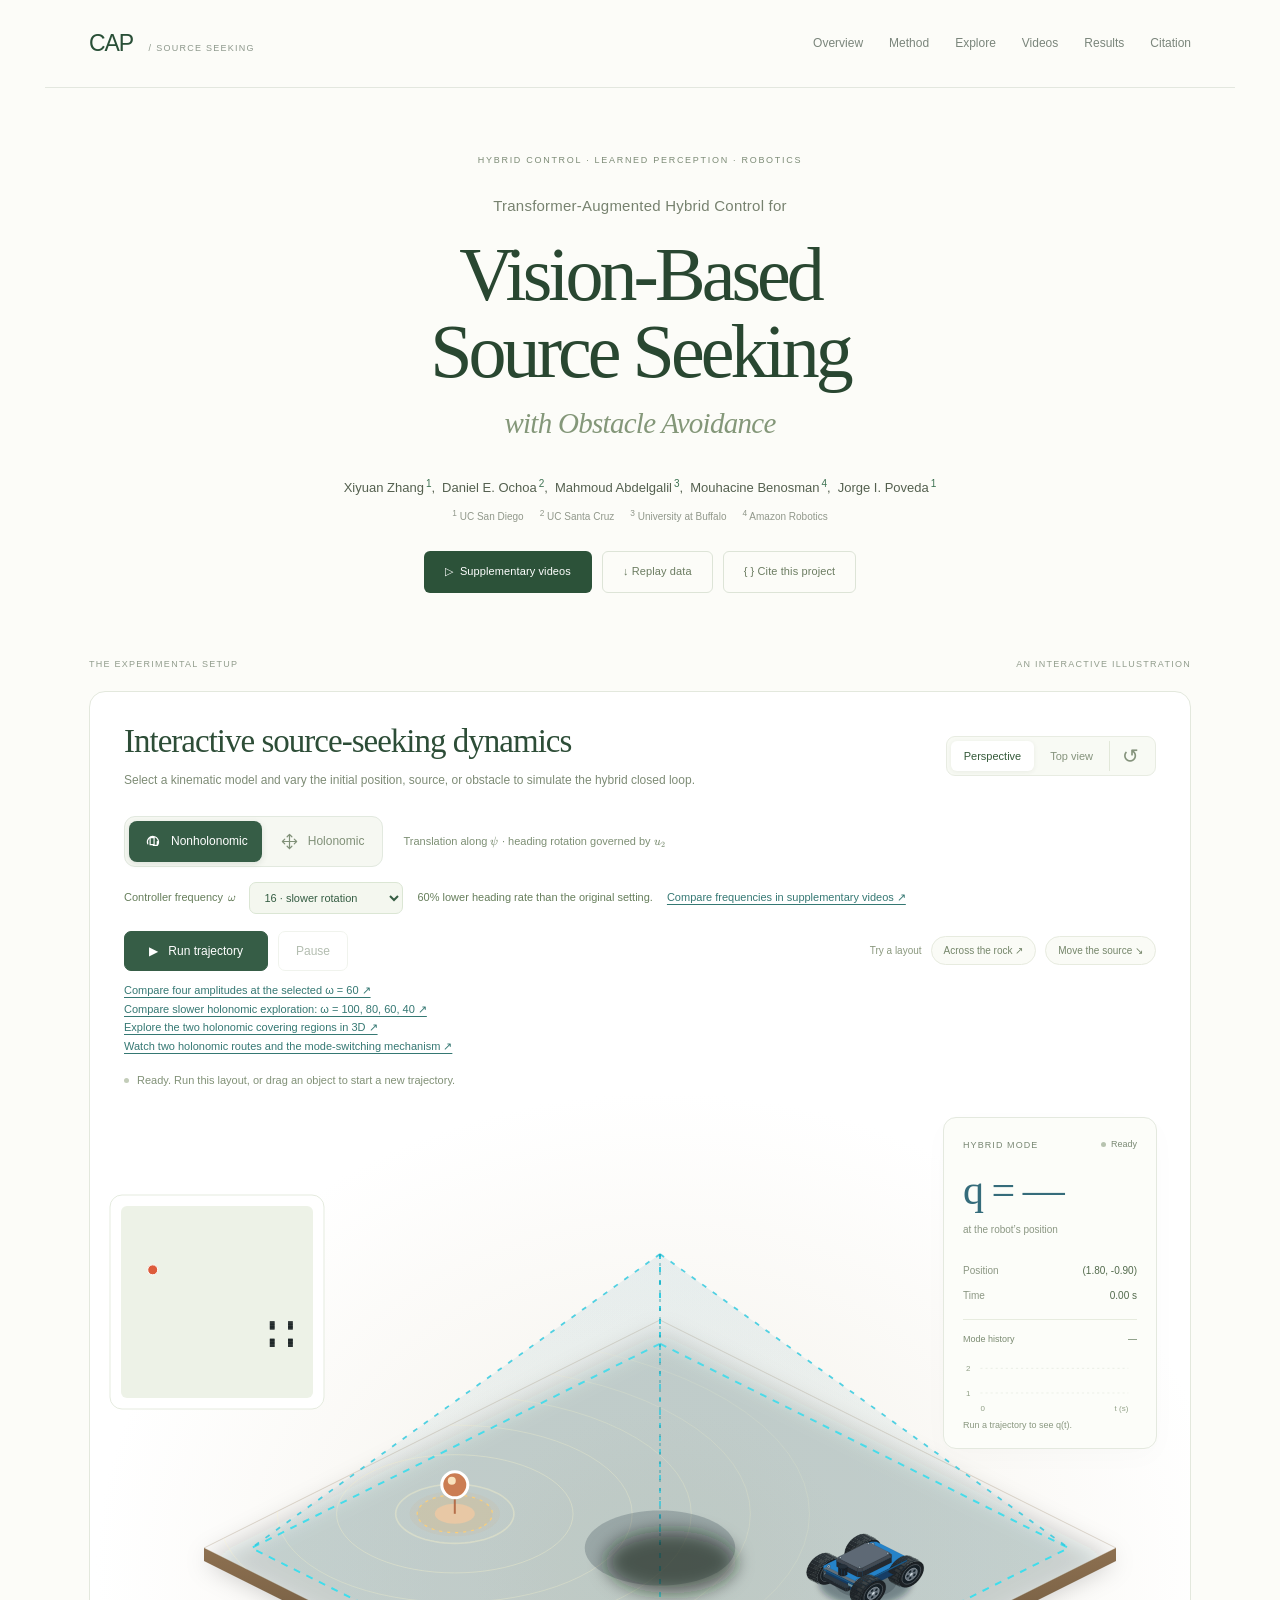
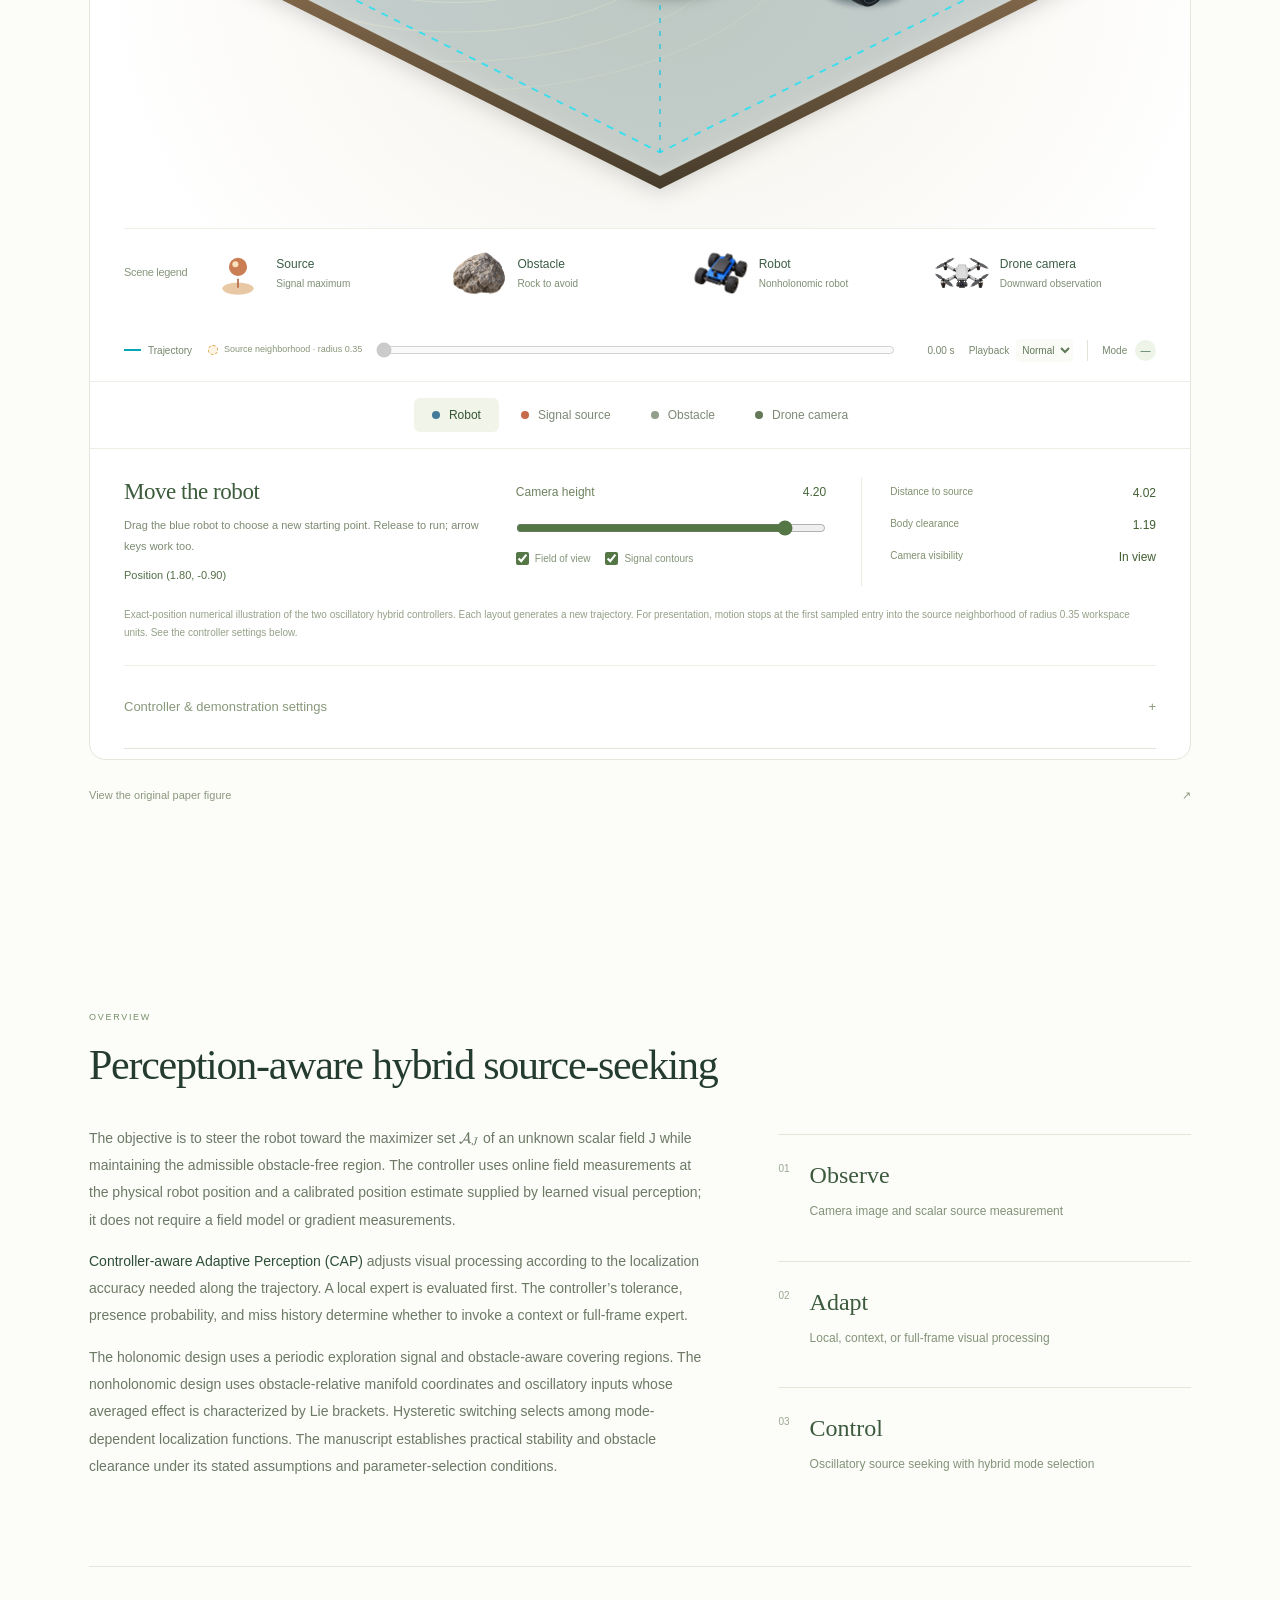
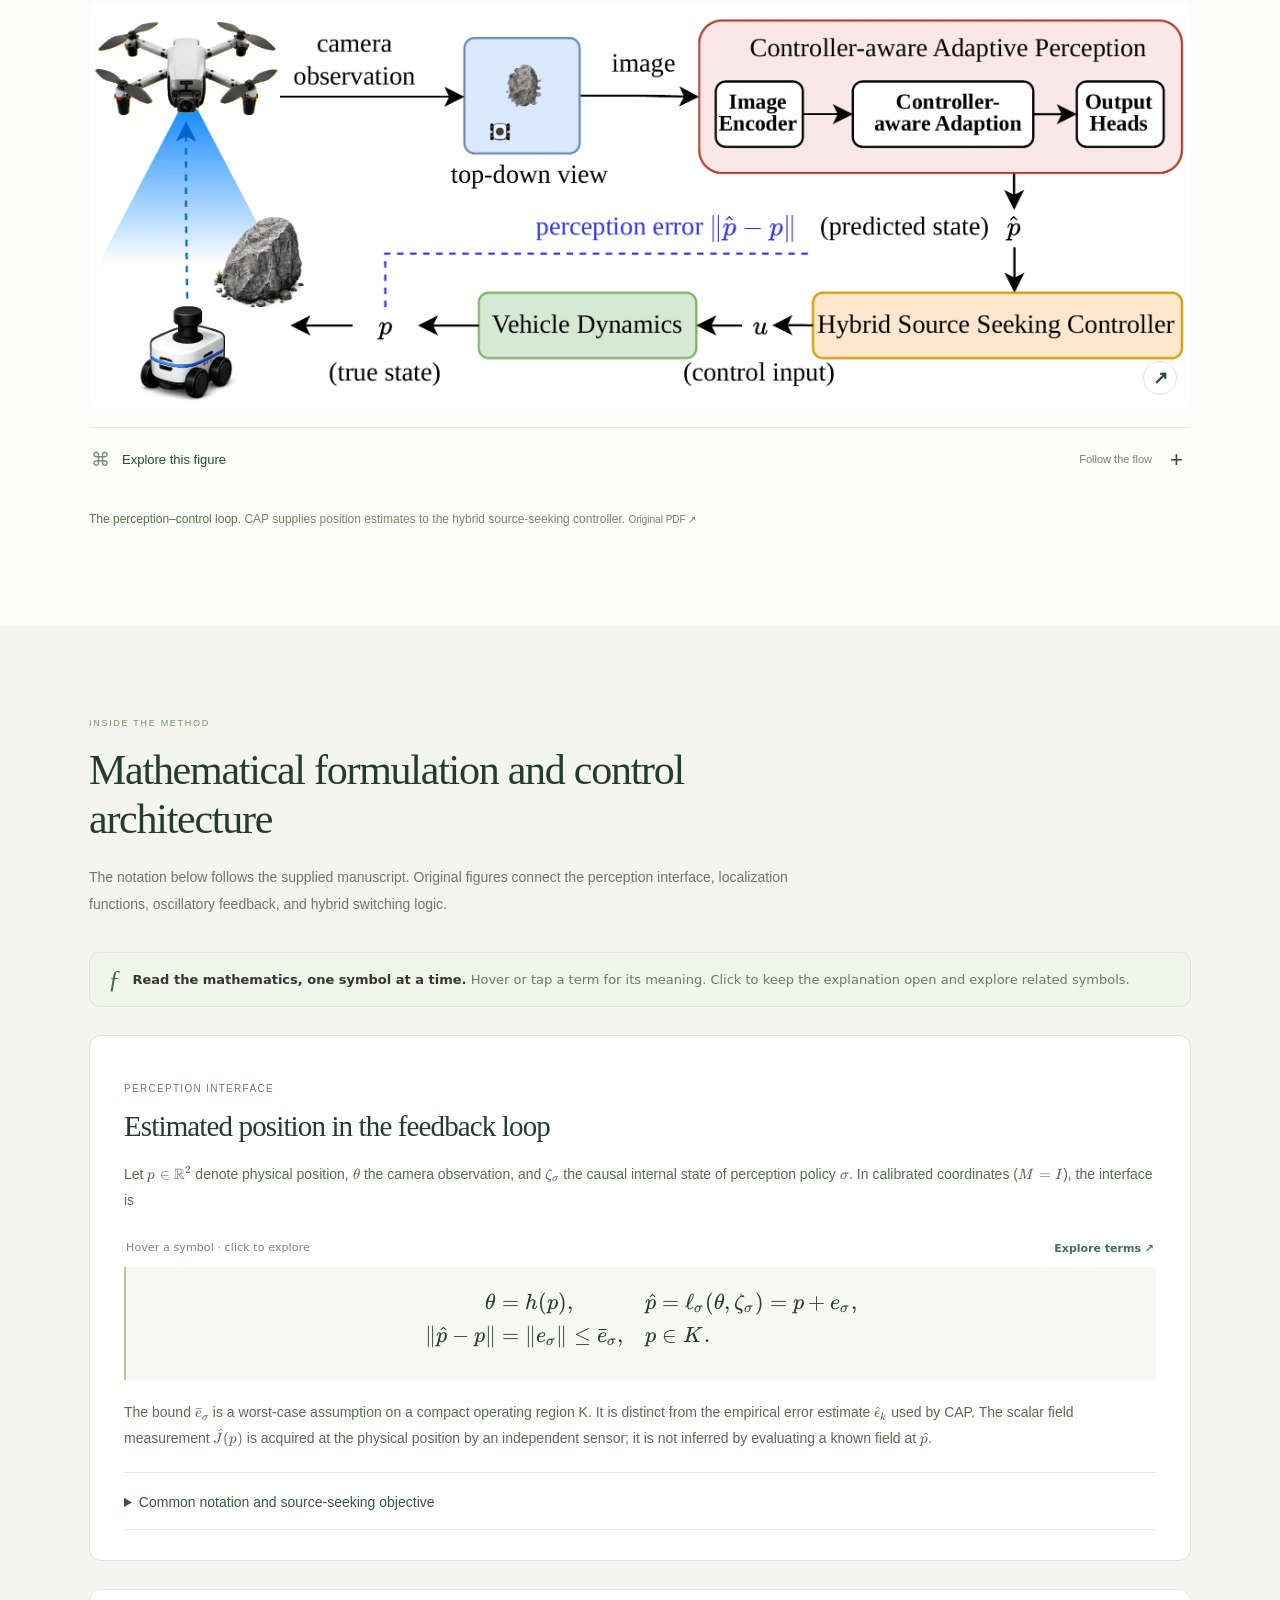
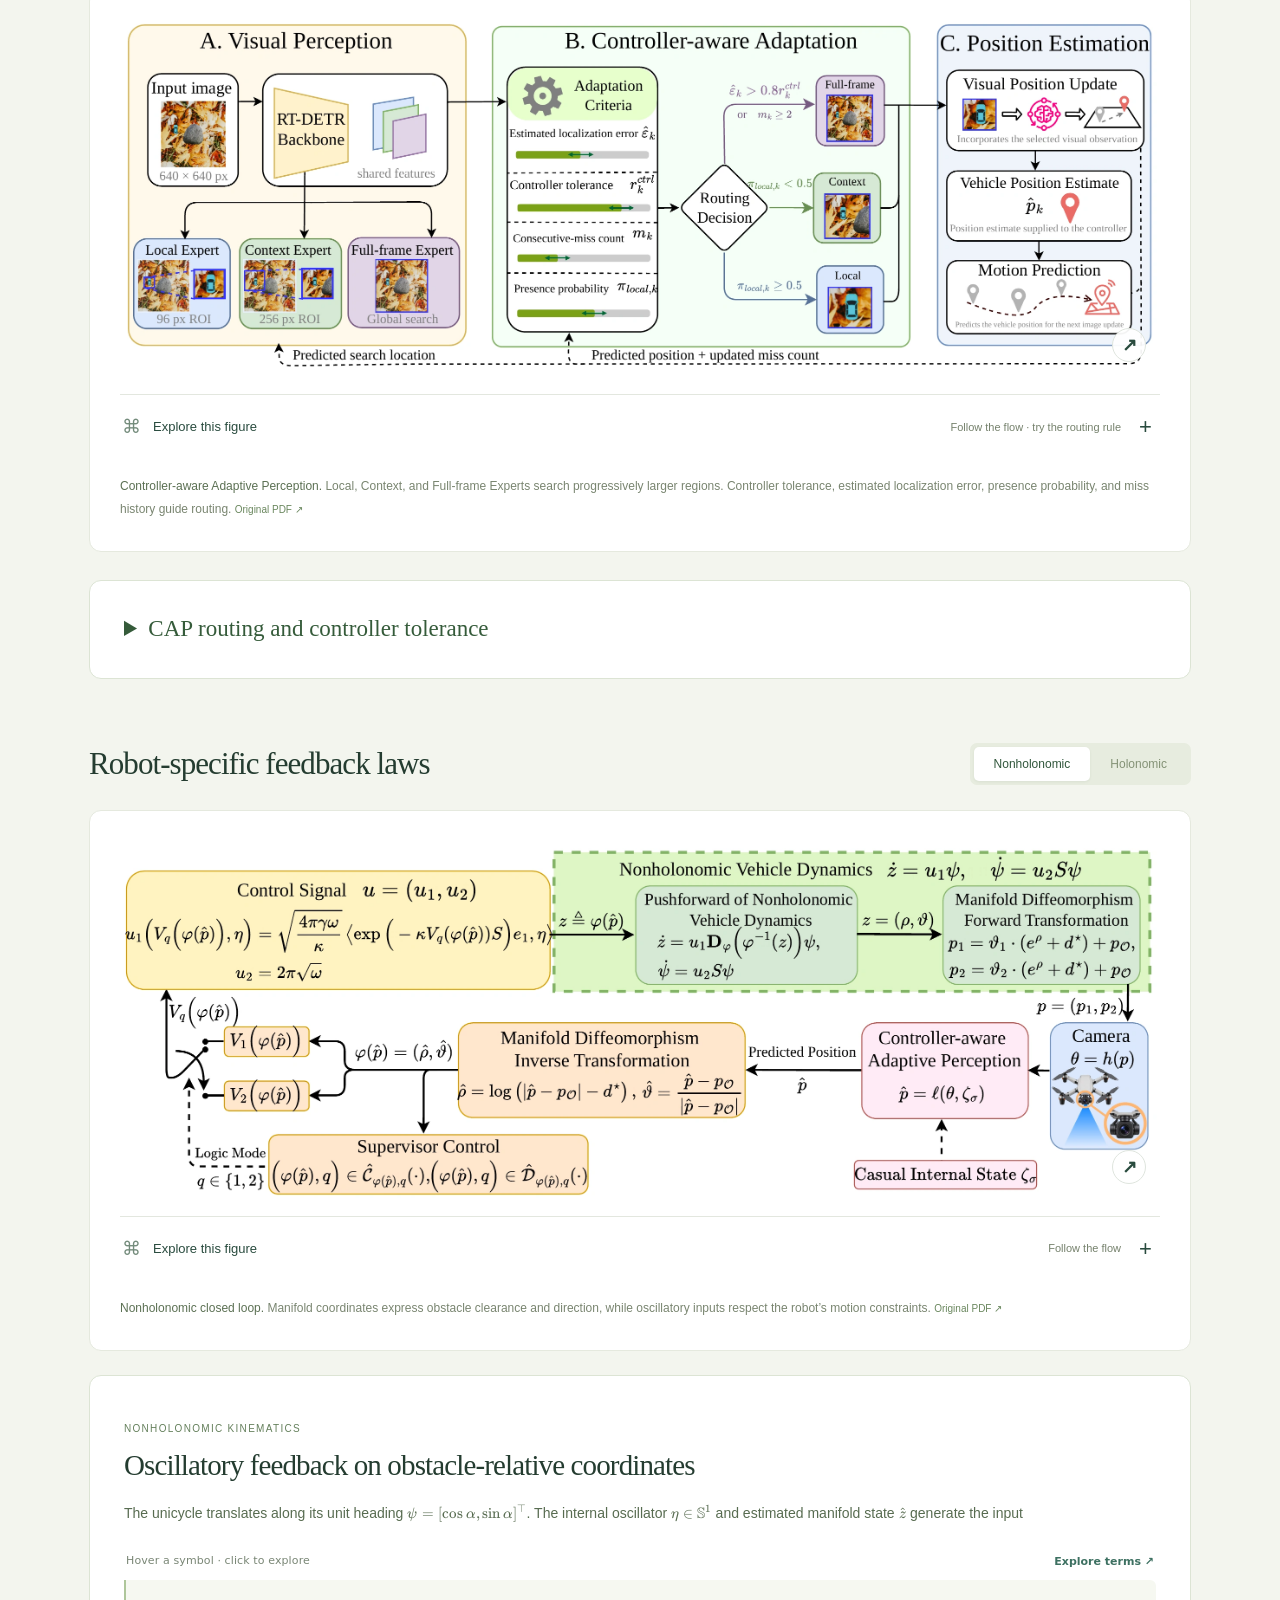
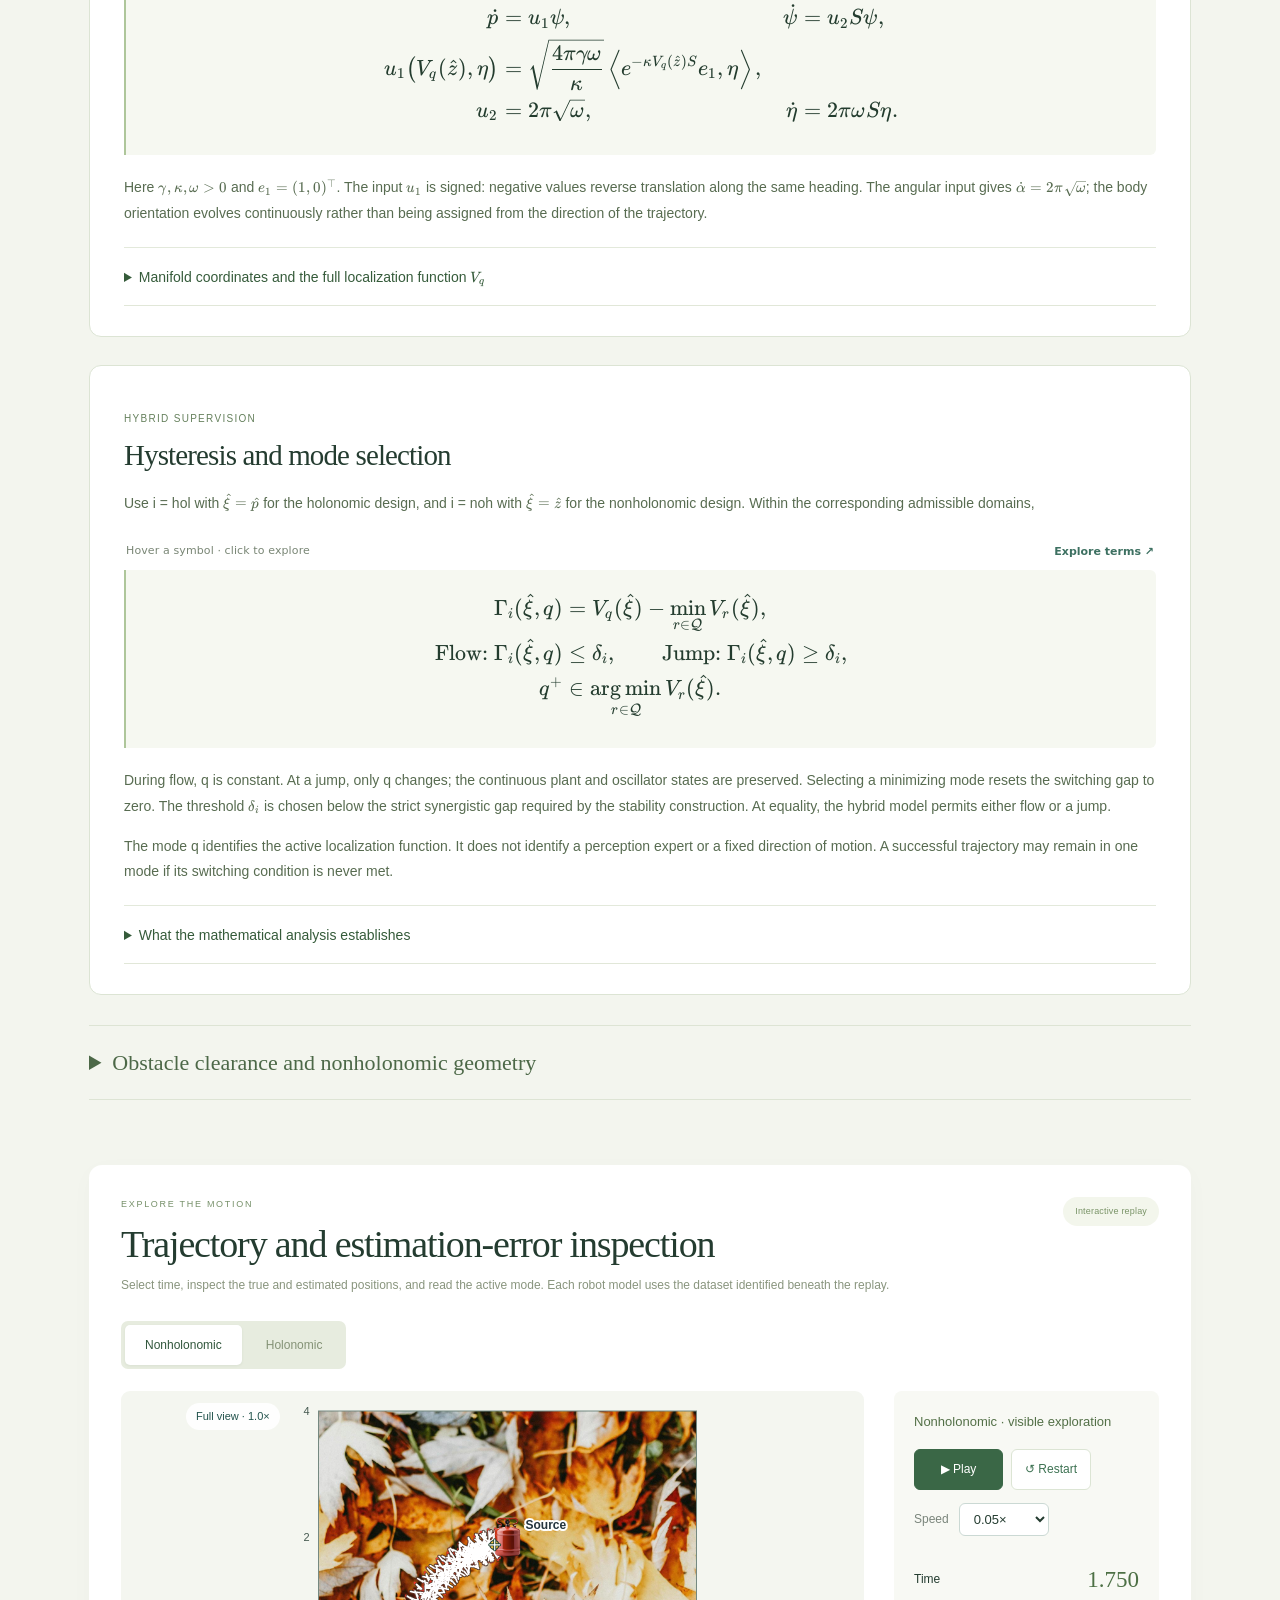
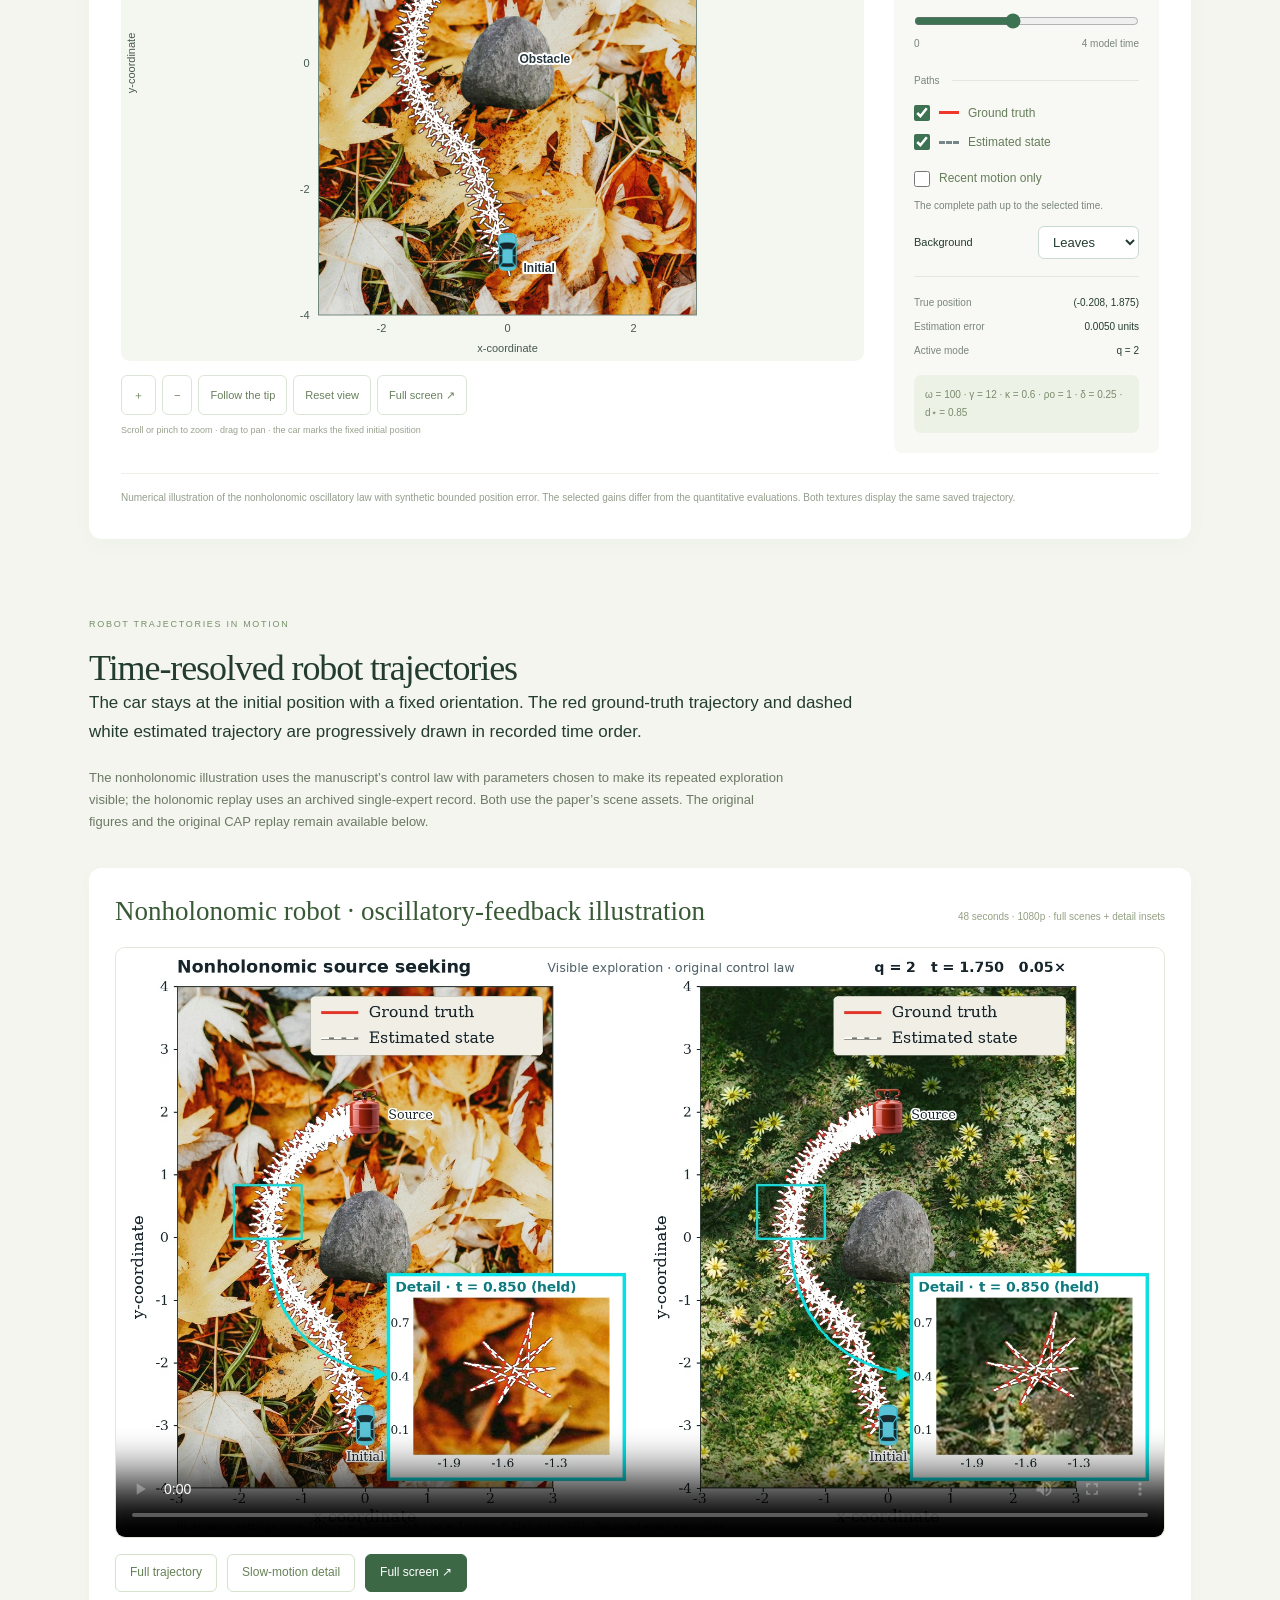
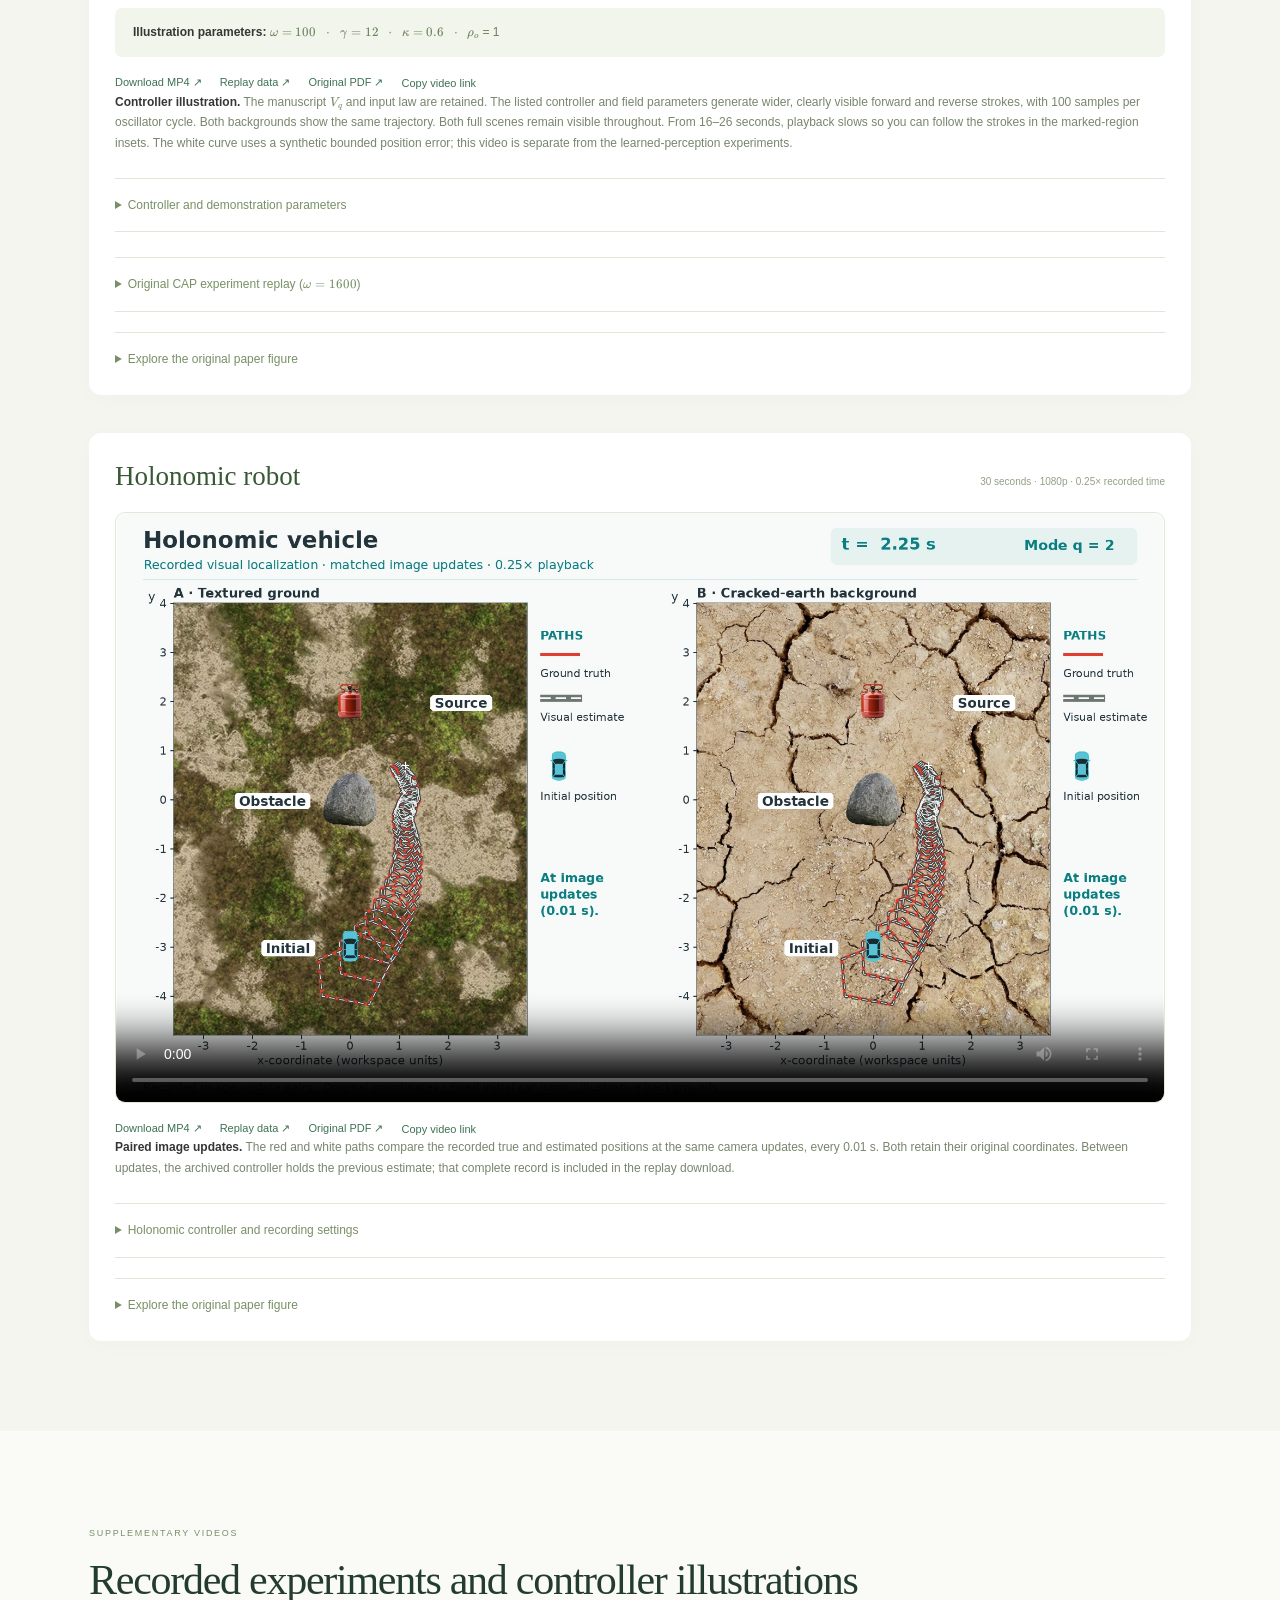
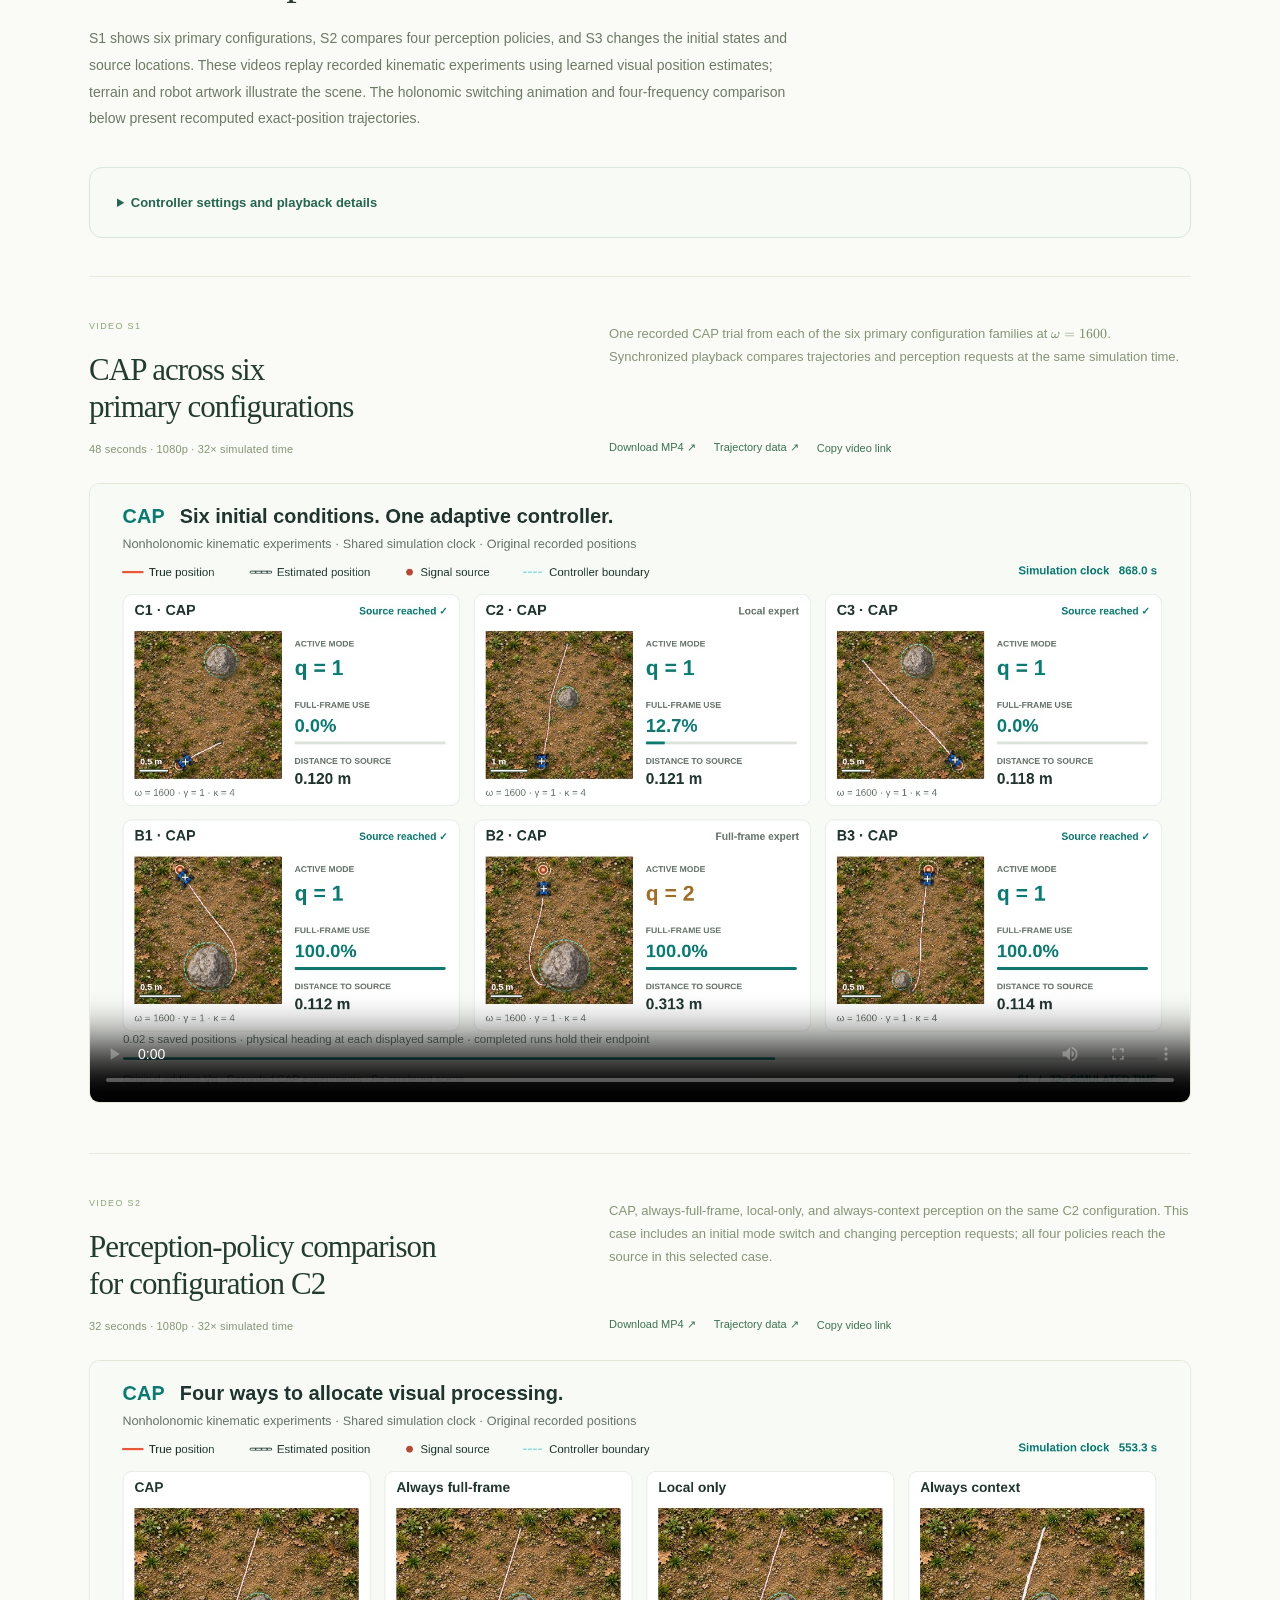
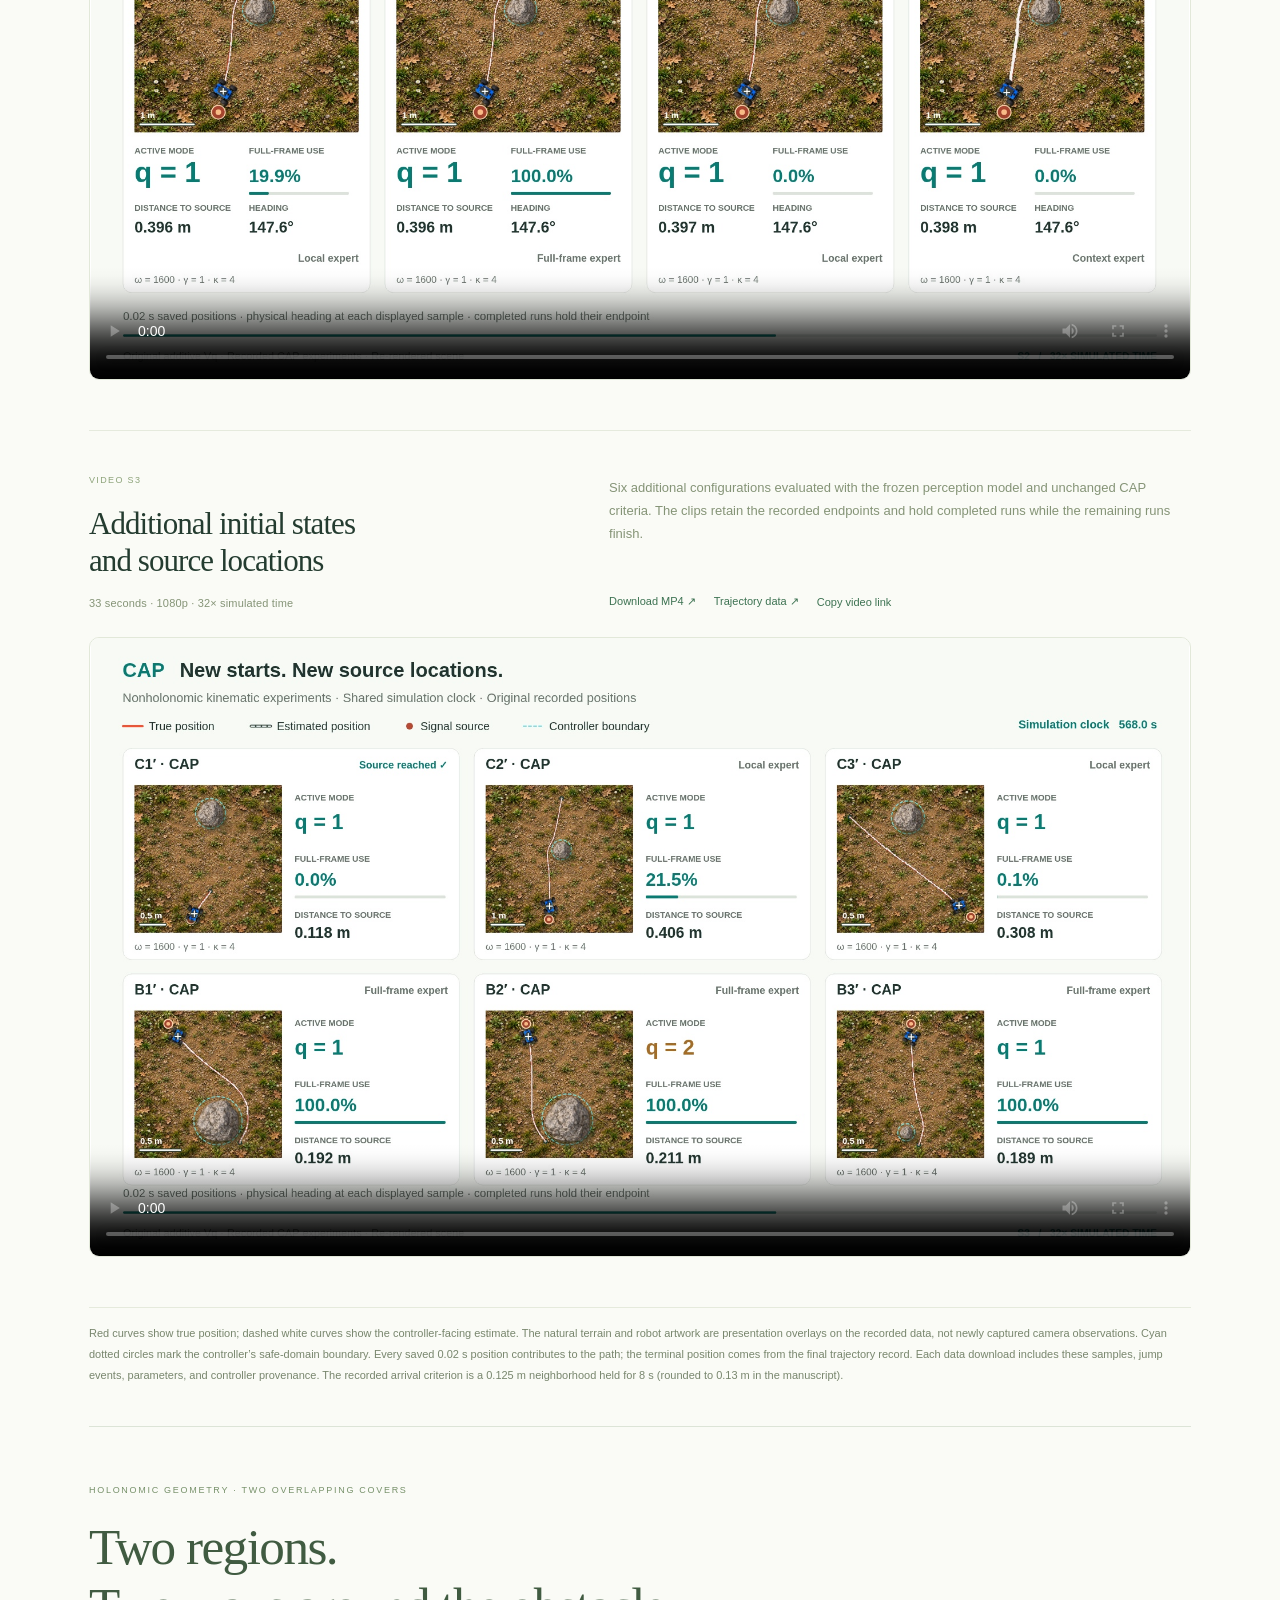
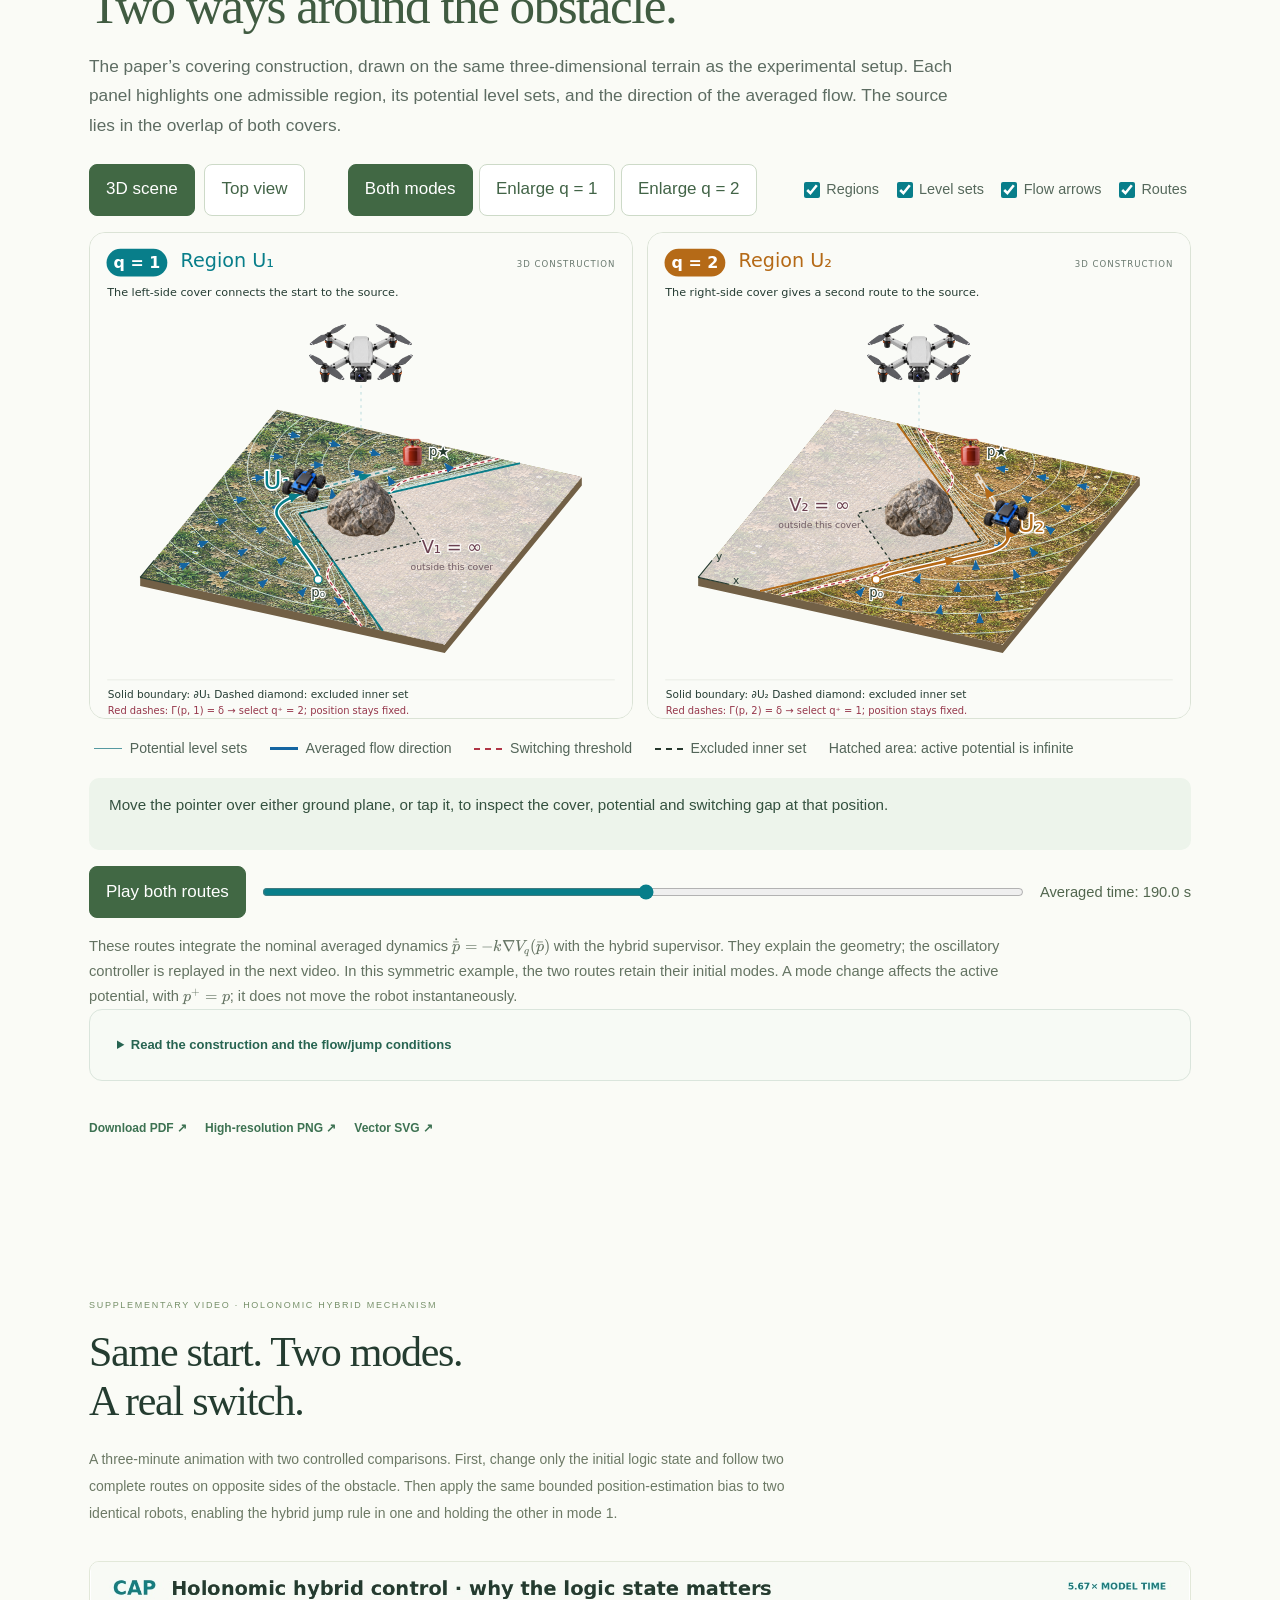
==== commit 8dad0a73: "Slow the first holonomic scene to fixed omega 60" ====
--- a/index.html
+++ b/index.html
@@ -31,7 +31,7 @@
   <link rel="stylesheet" href="static/css/presentation.css?v=1">
   <link rel="stylesheet" href="static/css/mathematics.css?v=3">
   <link rel="stylesheet" href="static/css/scene-lab.css?v=19">
-  <script src="static/js/scene-lab.js?v=21" defer></script>
+  <script src="static/js/scene-lab.js?v=22" defer></script>
   <link rel="stylesheet" href="static/css/holonomic-construction.css?v=1">
   <script type="module" src="static/js/holonomic-construction.js?v=1"></script>
 </head>
@@ -140,18 +140,18 @@
       </div>
       <div data-model-details="holonomic" hidden>
         <p class="scene-equation-label">Holonomic model</p><div class="math-display" data-tex="\dot p=u,\qquad u=-\mathcal F_q(\hat p)\mu=a\omega S\mu-\frac{2k}{a}V_q(\hat p)\mu,\qquad\dot\mu=\omega S\mu" tabindex="0"><span class="katex-display"><span class="katex"><span class="katex-mathml"><math xmlns="http://www.w3.org/1998/Math/MathML" display="block"><semantics><mrow><mover accent="true"><mi>p</mi><mo>˙</mo></mover><mo>=</mo><mi>u</mi><mo separator="true">,</mo><mspace width="2em"/><mi>u</mi><mo>=</mo><mo>−</mo><msub><mi mathvariant="script">F</mi><mi>q</mi></msub><mo stretchy="false">(</mo><mover accent="true"><mi>p</mi><mo>^</mo></mover><mo stretchy="false">)</mo><mi>μ</mi><mo>=</mo><mi>a</mi><mi>ω</mi><mi>S</mi><mi>μ</mi><mo>−</mo><mfrac><mrow><mn>2</mn><mi>k</mi></mrow><mi>a</mi></mfrac><msub><mi>V</mi><mi>q</mi></msub><mo stretchy="false">(</mo><mover accent="true"><mi>p</mi><mo>^</mo></mover><mo stretchy="false">)</mo><mi>μ</mi><mo separator="true">,</mo><mspace width="2em"/><mover accent="true"><mi>μ</mi><mo>˙</mo></mover><mo>=</mo><mi>ω</mi><mi>S</mi><mi>μ</mi></mrow><annotation encoding="application/x-tex">\dot p=u,\qquad u=-\mathcal F_q(\hat p)\mu=a\omega S\mu-\frac{2k}{a}V_q(\hat p)\mu,\qquad\dot\mu=\omega S\mu</annotation></semantics></math></span><span class="katex-html" aria-hidden="true"><span class="base"><span class="strut" style="height:0.8623em;vertical-align:-0.1944em;"></span><span class="mord accent"><span class="vlist-t vlist-t2"><span class="vlist-r"><span class="vlist" style="height:0.6679em;"><span style="top:-3em;"><span class="pstrut" style="height:3em;"></span><span class="mord mathnormal">p</span></span><span style="top:-3em;"><span class="pstrut" style="height:3em;"></span><span class="accent-body" style="left:-0.0556em;"><span class="mord">˙</span></span></span></span><span class="vlist-s">​</span></span><span class="vlist-r"><span class="vlist" style="height:0.1944em;"><span></span></span></span></span></span><span class="mspace" style="margin-right:0.2778em;"></span><span class="mrel">=</span><span class="mspace" style="margin-right:0.2778em;"></span></span><span class="base"><span class="strut" style="height:0.625em;vertical-align:-0.1944em;"></span><span class="mord mathnormal">u</span><span class="mpunct">,</span><span class="mspace" style="margin-right:2em;"></span><span class="mspace" style="margin-right:0.1667em;"></span><span class="mord mathnormal">u</span><span class="mspace" style="margin-right:0.2778em;"></span><span class="mrel">=</span><span class="mspace" style="margin-right:0.2778em;"></span></span><span class="base"><span class="strut" style="height:1.0361em;vertical-align:-0.2861em;"></span><span class="mord">−</span><span class="mord"><span class="mord mathcal" style="margin-right:0.09931em;">F</span><span class="msupsub"><span class="vlist-t vlist-t2"><span class="vlist-r"><span class="vlist" style="height:0.1514em;"><span style="top:-2.55em;margin-left:-0.0993em;margin-right:0.05em;"><span class="pstrut" style="height:2.7em;"></span><span class="sizing reset-size6 size3 mtight"><span class="mord mathnormal mtight" style="margin-right:0.03588em;">q</span></span></span></span><span class="vlist-s">​</span></span><span class="vlist-r"><span class="vlist" style="height:0.2861em;"><span></span></span></span></span></span></span><span class="mopen">(</span><span class="mord accent"><span class="vlist-t vlist-t2"><span class="vlist-r"><span class="vlist" style="height:0.6944em;"><span style="top:-3em;"><span class="pstrut" style="height:3em;"></span><span class="mord mathnormal">p</span></span><span style="top:-3em;"><span class="pstrut" style="height:3em;"></span><span class="accent-body" style="left:-0.1667em;"><span class="mord">^</span></span></span></span><span class="vlist-s">​</span></span><span class="vlist-r"><span class="vlist" style="height:0.1944em;"><span></span></span></span></span></span><span class="mclose">)</span><span class="mord mathnormal">μ</span><span class="mspace" style="margin-right:0.2778em;"></span><span class="mrel">=</span><span class="mspace" style="margin-right:0.2778em;"></span></span><span class="base"><span class="strut" style="height:0.8778em;vertical-align:-0.1944em;"></span><span class="mord mathnormal" style="margin-right:0.03588em;">aω</span><span class="mord mathnormal" style="margin-right:0.05764em;">S</span><span class="mord mathnormal">μ</span><span class="mspace" style="margin-right:0.2222em;"></span><span class="mbin">−</span><span class="mspace" style="margin-right:0.2222em;"></span></span><span class="base"><span class="strut" style="height:2.0574em;vertical-align:-0.686em;"></span><span class="mord"><span class="mopen nulldelimiter"></span><span class="mfrac"><span class="vlist-t vlist-t2"><span class="vlist-r"><span class="vlist" style="height:1.3714em;"><span style="top:-2.314em;"><span class="pstrut" style="height:3em;"></span><span class="mord"><span class="mord mathnormal">a</span></span></span><span style="top:-3.23em;"><span class="pstrut" style="height:3em;"></span><span class="frac-line" style="border-bottom-width:0.04em;"></span></span><span style="top:-3.677em;"><span class="pstrut" style="height:3em;"></span><span class="mord"><span class="mord">2</span><span class="mord mathnormal" style="margin-right:0.03148em;">k</span></span></span></span><span class="vlist-s">​</span></span><span class="vlist-r"><span class="vlist" style="height:0.686em;"><span></span></span></span></span></span><span class="mclose nulldelimiter"></span></span><span class="mord"><span class="mord mathnormal" style="margin-right:0.22222em;">V</span><span class="msupsub"><span class="vlist-t vlist-t2"><span class="vlist-r"><span class="vlist" style="height:0.1514em;"><span style="top:-2.55em;margin-left:-0.2222em;margin-right:0.05em;"><span class="pstrut" style="height:2.7em;"></span><span class="sizing reset-size6 size3 mtight"><span class="mord mathnormal mtight" style="margin-right:0.03588em;">q</span></span></span></span><span class="vlist-s">​</span></span><span class="vlist-r"><span class="vlist" style="height:0.2861em;"><span></span></span></span></span></span></span><span class="mopen">(</span><span class="mord accent"><span class="vlist-t vlist-t2"><span class="vlist-r"><span class="vlist" style="height:0.6944em;"><span style="top:-3em;"><span class="pstrut" style="height:3em;"></span><span class="mord mathnormal">p</span></span><span style="top:-3em;"><span class="pstrut" style="height:3em;"></span><span class="accent-body" style="left:-0.1667em;"><span class="mord">^</span></span></span></span><span class="vlist-s">​</span></span><span class="vlist-r"><span class="vlist" style="height:0.1944em;"><span></span></span></span></span></span><span class="mclose">)</span><span class="mord mathnormal">μ</span><span class="mpunct">,</span><span class="mspace" style="margin-right:2em;"></span><span class="mspace" style="margin-right:0.1667em;"></span><span class="mord accent"><span class="vlist-t vlist-t2"><span class="vlist-r"><span class="vlist" style="height:0.6679em;"><span style="top:-3em;"><span class="pstrut" style="height:3em;"></span><span class="mord mathnormal">μ</span></span><span style="top:-3em;"><span class="pstrut" style="height:3em;"></span><span class="accent-body" style="left:-0.1111em;"><span class="mord">˙</span></span></span></span><span class="vlist-s">​</span></span><span class="vlist-r"><span class="vlist" style="height:0.1944em;"><span></span></span></span></span></span><span class="mspace" style="margin-right:0.2778em;"></span><span class="mrel">=</span><span class="mspace" style="margin-right:0.2778em;"></span></span><span class="base"><span class="strut" style="height:0.8778em;vertical-align:-0.1944em;"></span><span class="mord mathnormal" style="margin-right:0.03588em;">ω</span><span class="mord mathnormal" style="margin-right:0.05764em;">S</span><span class="mord mathnormal">μ</span></span></span></span></span></div><div class="math-display" data-tex="V_q(p)=\begin{cases}-\hat J(p)+B(d_q(p)),&amp;p\in\mathcal U_q,\\+\infty,&amp;p\notin\mathcal U_q.\end{cases}" tabindex="0"><span class="katex-display"><span class="katex"><span class="katex-mathml"><math xmlns="http://www.w3.org/1998/Math/MathML" display="block"><semantics><mrow><msub><mi>V</mi><mi>q</mi></msub><mo stretchy="false">(</mo><mi>p</mi><mo stretchy="false">)</mo><mo>=</mo><mrow><mo fence="true">{</mo><mtable rowspacing="0.36em" columnalign="left left" columnspacing="1em"><mtr><mtd><mstyle scriptlevel="0" displaystyle="false"><mrow><mo>−</mo><mover accent="true"><mi>J</mi><mo>^</mo></mover><mo stretchy="false">(</mo><mi>p</mi><mo stretchy="false">)</mo><mo>+</mo><mi>B</mi><mo stretchy="false">(</mo><msub><mi>d</mi><mi>q</mi></msub><mo stretchy="false">(</mo><mi>p</mi><mo stretchy="false">)</mo><mo stretchy="false">)</mo><mo separator="true">,</mo></mrow></mstyle></mtd><mtd><mstyle scriptlevel="0" displaystyle="false"><mrow><mi>p</mi><mo>∈</mo><msub><mi mathvariant="script">U</mi><mi>q</mi></msub><mo separator="true">,</mo></mrow></mstyle></mtd></mtr><mtr><mtd><mstyle scriptlevel="0" displaystyle="false"><mrow><mo>+</mo><mi mathvariant="normal">∞</mi><mo separator="true">,</mo></mrow></mstyle></mtd><mtd><mstyle scriptlevel="0" displaystyle="false"><mrow><mi>p</mi><mo mathvariant="normal">∉</mo><msub><mi mathvariant="script">U</mi><mi>q</mi></msub><mi mathvariant="normal">.</mi></mrow></mstyle></mtd></mtr></mtable></mrow></mrow><annotation encoding="application/x-tex">V_q(p)=\begin{cases}-\hat J(p)+B(d_q(p)),&amp;p\in\mathcal U_q,\\+\infty,&amp;p\notin\mathcal U_q.\end{cases}</annotation></semantics></math></span><span class="katex-html" aria-hidden="true"><span class="base"><span class="strut" style="height:1.0361em;vertical-align:-0.2861em;"></span><span class="mord"><span class="mord mathnormal" style="margin-right:0.22222em;">V</span><span class="msupsub"><span class="vlist-t vlist-t2"><span class="vlist-r"><span class="vlist" style="height:0.1514em;"><span style="top:-2.55em;margin-left:-0.2222em;margin-right:0.05em;"><span class="pstrut" style="height:2.7em;"></span><span class="sizing reset-size6 size3 mtight"><span class="mord mathnormal mtight" style="margin-right:0.03588em;">q</span></span></span></span><span class="vlist-s">​</span></span><span class="vlist-r"><span class="vlist" style="height:0.2861em;"><span></span></span></span></span></span></span><span class="mopen">(</span><span class="mord mathnormal">p</span><span class="mclose">)</span><span class="mspace" style="margin-right:0.2778em;"></span><span class="mrel">=</span><span class="mspace" style="margin-right:0.2778em;"></span></span><span class="base"><span class="strut" style="height:3em;vertical-align:-1.25em;"></span><span class="minner"><span class="mopen delimcenter" style="top:0em;"><span class="delimsizing size4">{</span></span><span class="mord"><span class="mtable"><span class="col-align-l"><span class="vlist-t vlist-t2"><span class="vlist-r"><span class="vlist" style="height:1.69em;"><span style="top:-3.69em;"><span class="pstrut" style="height:3.008em;"></span><span class="mord"><span class="mord">−</span><span class="mord accent"><span class="vlist-t"><span class="vlist-r"><span class="vlist" style="height:0.9468em;"><span style="top:-3em;"><span class="pstrut" style="height:3em;"></span><span class="mord mathnormal" style="margin-right:0.09618em;">J</span></span><span style="top:-3.2523em;"><span class="pstrut" style="height:3em;"></span><span class="accent-body" style="left:-0.0833em;"><span class="mord">^</span></span></span></span></span></span></span><span class="mopen">(</span><span class="mord mathnormal">p</span><span class="mclose">)</span><span class="mspace" style="margin-right:0.2222em;"></span><span class="mbin">+</span><span class="mspace" style="margin-right:0.2222em;"></span><span class="mord mathnormal" style="margin-right:0.05017em;">B</span><span class="mopen">(</span><span class="mord"><span class="mord mathnormal">d</span><span class="msupsub"><span class="vlist-t vlist-t2"><span class="vlist-r"><span class="vlist" style="height:0.1514em;"><span style="top:-2.55em;margin-left:0em;margin-right:0.05em;"><span class="pstrut" style="height:2.7em;"></span><span class="sizing reset-size6 size3 mtight"><span class="mord mathnormal mtight" style="margin-right:0.03588em;">q</span></span></span></span><span class="vlist-s">​</span></span><span class="vlist-r"><span class="vlist" style="height:0.2861em;"><span></span></span></span></span></span></span><span class="mopen">(</span><span class="mord mathnormal">p</span><span class="mclose">))</span><span class="mpunct">,</span></span></span><span style="top:-2.25em;"><span class="pstrut" style="height:3.008em;"></span><span class="mord"><span class="mord">+</span><span class="mord">∞</span><span class="mpunct">,</span></span></span></span><span class="vlist-s">​</span></span><span class="vlist-r"><span class="vlist" style="height:1.19em;"><span></span></span></span></span></span><span class="arraycolsep" style="width:1em;"></span><span class="col-align-l"><span class="vlist-t vlist-t2"><span class="vlist-r"><span class="vlist" style="height:1.69em;"><span style="top:-3.69em;"><span class="pstrut" style="height:3.008em;"></span><span class="mord"><span class="mord mathnormal">p</span><span class="mspace" style="margin-right:0.2778em;"></span><span class="mrel">∈</span><span class="mspace" style="margin-right:0.2778em;"></span><span class="mord"><span class="mord mathcal" style="margin-right:0.09931em;">U</span><span class="msupsub"><span class="vlist-t vlist-t2"><span class="vlist-r"><span class="vlist" style="height:0.1514em;"><span style="top:-2.55em;margin-left:-0.0993em;margin-right:0.05em;"><span class="pstrut" style="height:2.7em;"></span><span class="sizing reset-size6 size3 mtight"><span class="mord mathnormal mtight" style="margin-right:0.03588em;">q</span></span></span></span><span class="vlist-s">​</span></span><span class="vlist-r"><span class="vlist" style="height:0.2861em;"><span></span></span></span></span></span></span><span class="mpunct">,</span></span></span><span style="top:-2.25em;"><span class="pstrut" style="height:3.008em;"></span><span class="mord"><span class="mord mathnormal">p</span><span class="mspace" style="margin-right:0.2778em;"></span><span class="mrel"><span class="mord"><span class="mrel">∈</span></span><span class="mord vbox"><span class="thinbox"><span class="llap"><span class="strut" style="height:1em;vertical-align:-0.25em;"></span><span class="inner"><span class="mord"><span class="mord">/</span><span class="mspace" style="margin-right:0.0556em;"></span></span></span><span class="fix"></span></span></span></span></span><span class="mspace" style="margin-right:0.2778em;"></span><span class="mord"><span class="mord mathcal" style="margin-right:0.09931em;">U</span><span class="msupsub"><span class="vlist-t vlist-t2"><span class="vlist-r"><span class="vlist" style="height:0.1514em;"><span style="top:-2.55em;margin-left:-0.0993em;margin-right:0.05em;"><span class="pstrut" style="height:2.7em;"></span><span class="sizing reset-size6 size3 mtight"><span class="mord mathnormal mtight" style="margin-right:0.03588em;">q</span></span></span></span><span class="vlist-s">​</span></span><span class="vlist-r"><span class="vlist" style="height:0.2861em;"><span></span></span></span></span></span></span><span class="mord">.</span></span></span></span><span class="vlist-s">​</span></span><span class="vlist-r"><span class="vlist" style="height:1.19em;"><span></span></span></span></span></span></span></span><span class="mclose nulldelimiter"></span></span></span></span></span></span></div><p>The illustration uses <span class="math-inline" data-tex="\hat p=p"><span class="katex"><span class="katex-mathml"><math xmlns="http://www.w3.org/1998/Math/MathML"><semantics><mrow><mover accent="true"><mi>p</mi><mo>^</mo></mover><mo>=</mo><mi>p</mi></mrow><annotation encoding="application/x-tex">\hat p=p</annotation></semantics></math></span><span class="katex-html" aria-hidden="true"><span class="base"><span class="strut" style="height:0.8889em;vertical-align:-0.1944em;"></span><span class="mord accent"><span class="vlist-t vlist-t2"><span class="vlist-r"><span class="vlist" style="height:0.6944em;"><span style="top:-3em;"><span class="pstrut" style="height:3em;"></span><span class="mord mathnormal">p</span></span><span style="top:-3em;"><span class="pstrut" style="height:3em;"></span><span class="accent-body" style="left:-0.1667em;"><span class="mord">^</span></span></span></span><span class="vlist-s">​</span></span><span class="vlist-r"><span class="vlist" style="height:0.1944em;"><span></span></span></span></span></span><span class="mspace" style="margin-right:0.2778em;"></span><span class="mrel">=</span><span class="mspace" style="margin-right:0.2778em;"></span></span><span class="base"><span class="strut" style="height:0.625em;vertical-align:-0.1944em;"></span><span class="mord mathnormal">p</span></span></span></span></span>. The displayed body orientation is fixed because heading is not a state of this plant.</p>
-        <p><span id="scene-holo-parameters">Default layout: a = 0.16, <span class="math-inline" data-tex="\omega=100\ \mathrm{rad/s}"><span class="katex"><span class="katex-mathml"><math xmlns="http://www.w3.org/1998/Math/MathML"><semantics><mrow><mi>ω</mi><mo>=</mo><mn>100</mn><mtext> </mtext><mrow><mi mathvariant="normal">r</mi><mi mathvariant="normal">a</mi><mi mathvariant="normal">d</mi><mi mathvariant="normal">/</mi><mi mathvariant="normal">s</mi></mrow></mrow><annotation encoding="application/x-tex">\omega=100\ \mathrm{rad/s}</annotation></semantics></math></span><span class="katex-html" aria-hidden="true"><span class="base"><span class="strut" style="height:0.4306em;"></span><span class="mord mathnormal" style="margin-right:0.03588em;">ω</span><span class="mspace" style="margin-right:0.2778em;"></span><span class="mrel">=</span><span class="mspace" style="margin-right:0.2778em;"></span></span><span class="base"><span class="strut" style="height:1em;vertical-align:-0.25em;"></span><span class="mord">100</span><span class="mspace"> </span><span class="mord"><span class="mord mathrm">rad/s</span></span></span></span></span></span>.</span> k = 1.4, <span class="math-inline" data-tex="\rho=0.92"><span class="katex"><span class="katex-mathml"><math xmlns="http://www.w3.org/1998/Math/MathML"><semantics><mrow><mi>ρ</mi><mo>=</mo><mn>0.92</mn></mrow><annotation encoding="application/x-tex">\rho=0.92</annotation></semantics></math></span><span class="katex-html" aria-hidden="true"><span class="base"><span class="strut" style="height:0.625em;vertical-align:-0.1944em;"></span><span class="mord mathnormal">ρ</span><span class="mspace" style="margin-right:0.2778em;"></span><span class="mrel">=</span><span class="mspace" style="margin-right:0.2778em;"></span></span><span class="base"><span class="strut" style="height:0.6444em;"></span><span class="mord">0.92</span></span></span></span></span>, switching threshold = 0.15. The paper’s two covering regions are rotated so the placed source lies on their common positive y-axis; these axes stay fixed throughout the run. <span class="math-inline" data-tex="d_q"><span class="katex"><span class="katex-mathml"><math xmlns="http://www.w3.org/1998/Math/MathML"><semantics><mrow><msub><mi>d</mi><mi>q</mi></msub></mrow><annotation encoding="application/x-tex">d_q</annotation></semantics></math></span><span class="katex-html" aria-hidden="true"><span class="base"><span class="strut" style="height:0.9805em;vertical-align:-0.2861em;"></span><span class="mord"><span class="mord mathnormal">d</span><span class="msupsub"><span class="vlist-t vlist-t2"><span class="vlist-r"><span class="vlist" style="height:0.1514em;"><span style="top:-2.55em;margin-left:0em;margin-right:0.05em;"><span class="pstrut" style="height:2.7em;"></span><span class="sizing reset-size6 size3 mtight"><span class="mord mathnormal mtight" style="margin-right:0.03588em;">q</span></span></span></span><span class="vlist-s">​</span></span><span class="vlist-r"><span class="vlist" style="height:0.2861em;"><span></span></span></span></span></span></span></span></span></span></span> is the Euclidean distance to the complement of <span class="math-inline" data-tex="\mathcal U_q"><span class="katex"><span class="katex-mathml"><math xmlns="http://www.w3.org/1998/Math/MathML"><semantics><mrow><msub><mi mathvariant="script">U</mi><mi>q</mi></msub></mrow><annotation encoding="application/x-tex">\mathcal U_q</annotation></semantics></math></span><span class="katex-html" aria-hidden="true"><span class="base"><span class="strut" style="height:0.9694em;vertical-align:-0.2861em;"></span><span class="mord"><span class="mord mathcal" style="margin-right:0.09931em;">U</span><span class="msupsub"><span class="vlist-t vlist-t2"><span class="vlist-r"><span class="vlist" style="height:0.1514em;"><span style="top:-2.55em;margin-left:-0.0993em;margin-right:0.05em;"><span class="pstrut" style="height:2.7em;"></span><span class="sizing reset-size6 size3 mtight"><span class="mord mathnormal mtight" style="margin-right:0.03588em;">q</span></span></span></span><span class="vlist-s">​</span></span><span class="vlist-r"><span class="vlist" style="height:0.2861em;"><span></span></span></span></span></span></span></span></span></span></span>; <span class="math-inline" data-tex="V_q=+\infty"><span class="katex"><span class="katex-mathml"><math xmlns="http://www.w3.org/1998/Math/MathML"><semantics><mrow><msub><mi>V</mi><mi>q</mi></msub><mo>=</mo><mo>+</mo><mi mathvariant="normal">∞</mi></mrow><annotation encoding="application/x-tex">V_q=+\infty</annotation></semantics></math></span><span class="katex-html" aria-hidden="true"><span class="base"><span class="strut" style="height:0.9694em;vertical-align:-0.2861em;"></span><span class="mord"><span class="mord mathnormal" style="margin-right:0.22222em;">V</span><span class="msupsub"><span class="vlist-t vlist-t2"><span class="vlist-r"><span class="vlist" style="height:0.1514em;"><span style="top:-2.55em;margin-left:-0.2222em;margin-right:0.05em;"><span class="pstrut" style="height:2.7em;"></span><span class="sizing reset-size6 size3 mtight"><span class="mord mathnormal mtight" style="margin-right:0.03588em;">q</span></span></span></span><span class="vlist-s">​</span></span><span class="vlist-r"><span class="vlist" style="height:0.2861em;"><span></span></span></span></span></span></span><span class="mspace" style="margin-right:0.2778em;"></span><span class="mrel">=</span><span class="mspace" style="margin-right:0.2778em;"></span></span><span class="base"><span class="strut" style="height:0.6667em;vertical-align:-0.0833em;"></span><span class="mord">+</span><span class="mord">∞</span></span></span></span></span> outside its region. Barrier range <span class="math-inline" data-tex="\rho_b=\min\{0.8,0.95(\|p^\star-p_{\mathcal O}\|/\sqrt2-\rho)\}"><span class="katex"><span class="katex-mathml"><math xmlns="http://www.w3.org/1998/Math/MathML"><semantics><mrow><msub><mi>ρ</mi><mi>b</mi></msub><mo>=</mo><mi>min</mi><mo>⁡</mo><mo stretchy="false">{</mo><mn>0.8</mn><mo separator="true">,</mo><mn>0.95</mn><mo stretchy="false">(</mo><mi mathvariant="normal">∥</mi><msup><mi>p</mi><mo>⋆</mo></msup><mo>−</mo><msub><mi>p</mi><mi mathvariant="script">O</mi></msub><mi mathvariant="normal">∥</mi><mi mathvariant="normal">/</mi><msqrt><mn>2</mn></msqrt><mo>−</mo><mi>ρ</mi><mo stretchy="false">)</mo><mo stretchy="false">}</mo></mrow><annotation encoding="application/x-tex">\rho_b=\min\{0.8,0.95(\|p^\star-p_{\mathcal O}\|/\sqrt2-\rho)\}</annotation></semantics></math></span><span class="katex-html" aria-hidden="true"><span class="base"><span class="strut" style="height:0.625em;vertical-align:-0.1944em;"></span><span class="mord"><span class="mord mathnormal">ρ</span><span class="msupsub"><span class="vlist-t vlist-t2"><span class="vlist-r"><span class="vlist" style="height:0.3361em;"><span style="top:-2.55em;margin-left:0em;margin-right:0.05em;"><span class="pstrut" style="height:2.7em;"></span><span class="sizing reset-size6 size3 mtight"><span class="mord mathnormal mtight">b</span></span></span></span><span class="vlist-s">​</span></span><span class="vlist-r"><span class="vlist" style="height:0.15em;"><span></span></span></span></span></span></span><span class="mspace" style="margin-right:0.2778em;"></span><span class="mrel">=</span><span class="mspace" style="margin-right:0.2778em;"></span></span><span class="base"><span class="strut" style="height:1em;vertical-align:-0.25em;"></span><span class="mop">min</span><span class="mopen">{</span><span class="mord">0.8</span><span class="mpunct">,</span><span class="mspace" style="margin-right:0.1667em;"></span><span class="mord">0.95</span><span class="mopen">(</span><span class="mord">∥</span><span class="mord"><span class="mord mathnormal">p</span><span class="msupsub"><span class="vlist-t"><span class="vlist-r"><span class="vlist" style="height:0.6887em;"><span style="top:-3.063em;margin-right:0.05em;"><span class="pstrut" style="height:2.7em;"></span><span class="sizing reset-size6 size3 mtight"><span class="mbin mtight">⋆</span></span></span></span></span></span></span></span><span class="mspace" style="margin-right:0.2222em;"></span><span class="mbin">−</span><span class="mspace" style="margin-right:0.2222em;"></span></span><span class="base"><span class="strut" style="height:1.1572em;vertical-align:-0.25em;"></span><span class="mord"><span class="mord mathnormal">p</span><span class="msupsub"><span class="vlist-t vlist-t2"><span class="vlist-r"><span class="vlist" style="height:0.3283em;"><span style="top:-2.55em;margin-left:0em;margin-right:0.05em;"><span class="pstrut" style="height:2.7em;"></span><span class="sizing reset-size6 size3 mtight"><span class="mord mtight"><span class="mord mathcal mtight" style="margin-right:0.02778em;">O</span></span></span></span></span><span class="vlist-s">​</span></span><span class="vlist-r"><span class="vlist" style="height:0.15em;"><span></span></span></span></span></span></span><span class="mord">∥/</span><span class="mord sqrt"><span class="vlist-t vlist-t2"><span class="vlist-r"><span class="vlist" style="height:0.9072em;"><span class="svg-align" style="top:-3em;"><span class="pstrut" style="height:3em;"></span><span class="mord" style="padding-left:0.833em;">2</span></span><span style="top:-2.8672em;"><span class="pstrut" style="height:3em;"></span><span class="hide-tail" style="min-width:0.853em;height:1.08em;"><svg xmlns="http://www.w3.org/2000/svg" width="400em" height="1.08em" viewBox="0 0 400000 1080" preserveAspectRatio="xMinYMin slice"><path d="M95,702
-c-2.7,0,-7.17,-2.7,-13.5,-8c-5.8,-5.3,-9.5,-10,-9.5,-14
-c0,-2,0.3,-3.3,1,-4c1.3,-2.7,23.83,-20.7,67.5,-54
-c44.2,-33.3,65.8,-50.3,66.5,-51c1.3,-1.3,3,-2,5,-2c4.7,0,8.7,3.3,12,10
-s173,378,173,378c0.7,0,35.3,-71,104,-213c68.7,-142,137.5,-285,206.5,-429
-c69,-144,104.5,-217.7,106.5,-221
-l0 -0
-c5.3,-9.3,12,-14,20,-14
-H400000v40H845.2724
-s-225.272,467,-225.272,467s-235,486,-235,486c-2.7,4.7,-9,7,-19,7
-c-6,0,-10,-1,-12,-3s-194,-422,-194,-422s-65,47,-65,47z
-M834 80h400000v40h-400000z"/></svg></span></span></span><span class="vlist-s">​</span></span><span class="vlist-r"><span class="vlist" style="height:0.1328em;"><span></span></span></span></span></span><span class="mspace" style="margin-right:0.2222em;"></span><span class="mbin">−</span><span class="mspace" style="margin-right:0.2222em;"></span></span><span class="base"><span class="strut" style="height:1em;vertical-align:-0.25em;"></span><span class="mord mathnormal">ρ</span><span class="mclose">)}</span></span></span></span></span> leaves the source in the barrier-free overlap. The robot translates in any planar direction with fixed body orientation.</p><p>For each new layout, <span class="math-inline" data-tex="a=\min\{0.16,\rho_b/2\}"><span class="katex"><span class="katex-mathml"><math xmlns="http://www.w3.org/1998/Math/MathML"><semantics><mrow><mi>a</mi><mo>=</mo><mi>min</mi><mo>⁡</mo><mo stretchy="false">{</mo><mn>0.16</mn><mo separator="true">,</mo><msub><mi>ρ</mi><mi>b</mi></msub><mi mathvariant="normal">/</mi><mn>2</mn><mo stretchy="false">}</mo></mrow><annotation encoding="application/x-tex">a=\min\{0.16,\rho_b/2\}</annotation></semantics></math></span><span class="katex-html" aria-hidden="true"><span class="base"><span class="strut" style="height:0.4306em;"></span><span class="mord mathnormal">a</span><span class="mspace" style="margin-right:0.2778em;"></span><span class="mrel">=</span><span class="mspace" style="margin-right:0.2778em;"></span></span><span class="base"><span class="strut" style="height:1em;vertical-align:-0.25em;"></span><span class="mop">min</span><span class="mopen">{</span><span class="mord">0.16</span><span class="mpunct">,</span><span class="mspace" style="margin-right:0.1667em;"></span><span class="mord"><span class="mord mathnormal">ρ</span><span class="msupsub"><span class="vlist-t vlist-t2"><span class="vlist-r"><span class="vlist" style="height:0.3361em;"><span style="top:-2.55em;margin-left:0em;margin-right:0.05em;"><span class="pstrut" style="height:2.7em;"></span><span class="sizing reset-size6 size3 mtight"><span class="mord mathnormal mtight">b</span></span></span></span><span class="vlist-s">​</span></span><span class="vlist-r"><span class="vlist" style="height:0.15em;"><span></span></span></span></span></span></span><span class="mord">/2</span><span class="mclose">}</span></span></span></span></span> and <span class="math-inline" data-tex="\omega=\max\{100,2kV_0/(0.3a)\}"><span class="katex"><span class="katex-mathml"><math xmlns="http://www.w3.org/1998/Math/MathML"><semantics><mrow><mi>ω</mi><mo>=</mo><mi>max</mi><mo>⁡</mo><mo stretchy="false">{</mo><mn>100</mn><mo separator="true">,</mo><mn>2</mn><mi>k</mi><msub><mi>V</mi><mn>0</mn></msub><mi mathvariant="normal">/</mi><mo stretchy="false">(</mo><mn>0.3</mn><mi>a</mi><mo stretchy="false">)</mo><mo stretchy="false">}</mo></mrow><annotation encoding="application/x-tex">\omega=\max\{100,2kV_0/(0.3a)\}</annotation></semantics></math></span><span class="katex-html" aria-hidden="true"><span class="base"><span class="strut" style="height:0.4306em;"></span><span class="mord mathnormal" style="margin-right:0.03588em;">ω</span><span class="mspace" style="margin-right:0.2778em;"></span><span class="mrel">=</span><span class="mspace" style="margin-right:0.2778em;"></span></span><span class="base"><span class="strut" style="height:1em;vertical-align:-0.25em;"></span><span class="mop">max</span><span class="mopen">{</span><span class="mord">100</span><span class="mpunct">,</span><span class="mspace" style="margin-right:0.1667em;"></span><span class="mord">2</span><span class="mord mathnormal" style="margin-right:0.03148em;">k</span><span class="mord"><span class="mord mathnormal" style="margin-right:0.22222em;">V</span><span class="msupsub"><span class="vlist-t vlist-t2"><span class="vlist-r"><span class="vlist" style="height:0.3011em;"><span style="top:-2.55em;margin-left:-0.2222em;margin-right:0.05em;"><span class="pstrut" style="height:2.7em;"></span><span class="sizing reset-size6 size3 mtight"><span class="mord mtight">0</span></span></span></span><span class="vlist-s">​</span></span><span class="vlist-r"><span class="vlist" style="height:0.15em;"><span></span></span></span></span></span></span><span class="mord">/</span><span class="mopen">(</span><span class="mord">0.3</span><span class="mord mathnormal">a</span><span class="mclose">)}</span></span></span></span></span>, where <span class="math-inline" data-tex="V_0"><span class="katex"><span class="katex-mathml"><math xmlns="http://www.w3.org/1998/Math/MathML"><semantics><mrow><msub><mi>V</mi><mn>0</mn></msub></mrow><annotation encoding="application/x-tex">V_0</annotation></semantics></math></span><span class="katex-html" aria-hidden="true"><span class="base"><span class="strut" style="height:0.8333em;vertical-align:-0.15em;"></span><span class="mord"><span class="mord mathnormal" style="margin-right:0.22222em;">V</span><span class="msupsub"><span class="vlist-t vlist-t2"><span class="vlist-r"><span class="vlist" style="height:0.3011em;"><span style="top:-2.55em;margin-left:-0.2222em;margin-right:0.05em;"><span class="pstrut" style="height:2.7em;"></span><span class="sizing reset-size6 size3 mtight"><span class="mord mtight">0</span></span></span></span><span class="vlist-s">​</span></span><span class="vlist-r"><span class="vlist" style="height:0.15em;"><span></span></span></span></span></span></span></span></span></span></span> is the smaller initial potential. These constants stay fixed throughout the run. The initial oscillator phase is directed toward the obstacle, offset by <span class="math-inline" data-tex="-\operatorname{atan2}(2kV_0/(a\omega),a)"><span class="katex"><span class="katex-mathml"><math xmlns="http://www.w3.org/1998/Math/MathML"><semantics><mrow><mo>−</mo><mi mathvariant="normal">atan2</mi><mo>⁡</mo><mo stretchy="false">(</mo><mn>2</mn><mi>k</mi><msub><mi>V</mi><mn>0</mn></msub><mi mathvariant="normal">/</mi><mo stretchy="false">(</mo><mi>a</mi><mi>ω</mi><mo stretchy="false">)</mo><mo separator="true">,</mo><mi>a</mi><mo stretchy="false">)</mo></mrow><annotation encoding="application/x-tex">-\operatorname{atan2}(2kV_0/(a\omega),a)</annotation></semantics></math></span><span class="katex-html" aria-hidden="true"><span class="base"><span class="strut" style="height:1em;vertical-align:-0.25em;"></span><span class="mord">−</span><span class="mspace" style="margin-right:0.1667em;"></span><span class="mop"><span class="mord mathrm">atan2</span></span><span class="mopen">(</span><span class="mord">2</span><span class="mord mathnormal" style="margin-right:0.03148em;">k</span><span class="mord"><span class="mord mathnormal" style="margin-right:0.22222em;">V</span><span class="msupsub"><span class="vlist-t vlist-t2"><span class="vlist-r"><span class="vlist" style="height:0.3011em;"><span style="top:-2.55em;margin-left:-0.2222em;margin-right:0.05em;"><span class="pstrut" style="height:2.7em;"></span><span class="sizing reset-size6 size3 mtight"><span class="mord mtight">0</span></span></span></span><span class="vlist-s">​</span></span><span class="vlist-r"><span class="vlist" style="height:0.15em;"><span></span></span></span></span></span></span><span class="mord">/</span><span class="mopen">(</span><span class="mord mathnormal" style="margin-right:0.03588em;">aω</span><span class="mclose">)</span><span class="mpunct">,</span><span class="mspace" style="margin-right:0.1667em;"></span><span class="mord mathnormal">a</span><span class="mclose">)</span></span></span></span></span>, so the first local orbit extends into the free space. The exploratory loops come from the integrated control law; trajectory coordinates are not magnified. The default Sampled path display joins about 10 computed positions per oscillator period with straight segments, making their corners visible. Fine path shows every logged sample. This display choice does not alter integration, robot position, mode switching, or arrival time.</p>
+        <p><span id="scene-holo-parameters">Default layout: a = 0.16, <span class="math-inline" data-tex="\omega=60\ \mathrm{rad/s}"><span class="katex"><span class="katex-mathml"><math xmlns="http://www.w3.org/1998/Math/MathML"><semantics><mrow><mi>ω</mi><mo>=</mo><mn>60</mn><mtext> </mtext><mrow><mi mathvariant="normal">r</mi><mi mathvariant="normal">a</mi><mi mathvariant="normal">d</mi><mi mathvariant="normal">/</mi><mi mathvariant="normal">s</mi></mrow></mrow><annotation encoding="application/x-tex">\omega=60\ \mathrm{rad/s}</annotation></semantics></math></span><span class="katex-html" aria-hidden="true"><span class="base"><span class="strut" style="height:0.4306em;"></span><span class="mord mathnormal" style="margin-right:0.03588em;">ω</span><span class="mspace" style="margin-right:0.2778em;"></span><span class="mrel">=</span><span class="mspace" style="margin-right:0.2778em;"></span></span><span class="base"><span class="strut" style="height:1em;vertical-align:-0.25em;"></span><span class="mord">60</span><span class="mspace"> </span><span class="mord"><span class="mord mathrm">rad/s</span></span></span></span></span></span>, k = 0.84.</span> <span class="math-inline" data-tex="\rho=0.92"><span class="katex"><span class="katex-mathml"><math xmlns="http://www.w3.org/1998/Math/MathML"><semantics><mrow><mi>ρ</mi><mo>=</mo><mn>0.92</mn></mrow><annotation encoding="application/x-tex">\rho=0.92</annotation></semantics></math></span><span class="katex-html" aria-hidden="true"><span class="base"><span class="strut" style="height:0.625em;vertical-align:-0.1944em;"></span><span class="mord mathnormal">ρ</span><span class="mspace" style="margin-right:0.2778em;"></span><span class="mrel">=</span><span class="mspace" style="margin-right:0.2778em;"></span></span><span class="base"><span class="strut" style="height:0.6444em;"></span><span class="mord">0.92</span></span></span></span></span>, switching threshold = 0.15. The paper’s two covering regions are rotated so the placed source lies on their common positive y-axis; these axes stay fixed throughout the run. <span class="math-inline" data-tex="d_q"><span class="katex"><span class="katex-mathml"><math xmlns="http://www.w3.org/1998/Math/MathML"><semantics><mrow><msub><mi>d</mi><mi>q</mi></msub></mrow><annotation encoding="application/x-tex">d_q</annotation></semantics></math></span><span class="katex-html" aria-hidden="true"><span class="base"><span class="strut" style="height:0.9805em;vertical-align:-0.2861em;"></span><span class="mord"><span class="mord mathnormal">d</span><span class="msupsub"><span class="vlist-t vlist-t2"><span class="vlist-r"><span class="vlist" style="height:0.1514em;"><span style="top:-2.55em;margin-left:0em;margin-right:0.05em;"><span class="pstrut" style="height:2.7em;"></span><span class="sizing reset-size6 size3 mtight"><span class="mord mathnormal mtight" style="margin-right:0.03588em;">q</span></span></span></span><span class="vlist-s">​</span></span><span class="vlist-r"><span class="vlist" style="height:0.2861em;"><span></span></span></span></span></span></span></span></span></span></span> is the Euclidean distance to the complement of <span class="math-inline" data-tex="\mathcal U_q"><span class="katex"><span class="katex-mathml"><math xmlns="http://www.w3.org/1998/Math/MathML"><semantics><mrow><msub><mi mathvariant="script">U</mi><mi>q</mi></msub></mrow><annotation encoding="application/x-tex">\mathcal U_q</annotation></semantics></math></span><span class="katex-html" aria-hidden="true"><span class="base"><span class="strut" style="height:0.9694em;vertical-align:-0.2861em;"></span><span class="mord"><span class="mord mathcal" style="margin-right:0.09931em;">U</span><span class="msupsub"><span class="vlist-t vlist-t2"><span class="vlist-r"><span class="vlist" style="height:0.1514em;"><span style="top:-2.55em;margin-left:-0.0993em;margin-right:0.05em;"><span class="pstrut" style="height:2.7em;"></span><span class="sizing reset-size6 size3 mtight"><span class="mord mathnormal mtight" style="margin-right:0.03588em;">q</span></span></span></span><span class="vlist-s">​</span></span><span class="vlist-r"><span class="vlist" style="height:0.2861em;"><span></span></span></span></span></span></span></span></span></span></span>; <span class="math-inline" data-tex="V_q=+\infty"><span class="katex"><span class="katex-mathml"><math xmlns="http://www.w3.org/1998/Math/MathML"><semantics><mrow><msub><mi>V</mi><mi>q</mi></msub><mo>=</mo><mo>+</mo><mi mathvariant="normal">∞</mi></mrow><annotation encoding="application/x-tex">V_q=+\infty</annotation></semantics></math></span><span class="katex-html" aria-hidden="true"><span class="base"><span class="strut" style="height:0.9694em;vertical-align:-0.2861em;"></span><span class="mord"><span class="mord mathnormal" style="margin-right:0.22222em;">V</span><span class="msupsub"><span class="vlist-t vlist-t2"><span class="vlist-r"><span class="vlist" style="height:0.1514em;"><span style="top:-2.55em;margin-left:-0.2222em;margin-right:0.05em;"><span class="pstrut" style="height:2.7em;"></span><span class="sizing reset-size6 size3 mtight"><span class="mord mathnormal mtight" style="margin-right:0.03588em;">q</span></span></span></span><span class="vlist-s">​</span></span><span class="vlist-r"><span class="vlist" style="height:0.2861em;"><span></span></span></span></span></span></span><span class="mspace" style="margin-right:0.2778em;"></span><span class="mrel">=</span><span class="mspace" style="margin-right:0.2778em;"></span></span><span class="base"><span class="strut" style="height:0.6667em;vertical-align:-0.0833em;"></span><span class="mord">+</span><span class="mord">∞</span></span></span></span></span> outside its region. Barrier range <span class="math-inline" data-tex="\rho_b=\min\{0.8,0.95(\|p^\star-p_{\mathcal O}\|/\sqrt2-\rho)\}"><span class="katex"><span class="katex-mathml"><math xmlns="http://www.w3.org/1998/Math/MathML"><semantics><mrow><msub><mi>ρ</mi><mi>b</mi></msub><mo>=</mo><mi>min</mi><mo>⁡</mo><mo stretchy="false">{</mo><mn>0.8</mn><mo separator="true">,</mo><mn>0.95</mn><mo stretchy="false">(</mo><mi mathvariant="normal">∥</mi><msup><mi>p</mi><mo>⋆</mo></msup><mo>−</mo><msub><mi>p</mi><mi mathvariant="script">O</mi></msub><mi mathvariant="normal">∥</mi><mi mathvariant="normal">/</mi><msqrt><mn>2</mn></msqrt><mo>−</mo><mi>ρ</mi><mo stretchy="false">)</mo><mo stretchy="false">}</mo></mrow><annotation encoding="application/x-tex">\rho_b=\min\{0.8,0.95(\|p^\star-p_{\mathcal O}\|/\sqrt2-\rho)\}</annotation></semantics></math></span><span class="katex-html" aria-hidden="true"><span class="base"><span class="strut" style="height:0.625em;vertical-align:-0.1944em;"></span><span class="mord"><span class="mord mathnormal">ρ</span><span class="msupsub"><span class="vlist-t vlist-t2"><span class="vlist-r"><span class="vlist" style="height:0.3361em;"><span style="top:-2.55em;margin-left:0em;margin-right:0.05em;"><span class="pstrut" style="height:2.7em;"></span><span class="sizing reset-size6 size3 mtight"><span class="mord mathnormal mtight">b</span></span></span></span><span class="vlist-s">​</span></span><span class="vlist-r"><span class="vlist" style="height:0.15em;"><span></span></span></span></span></span></span><span class="mspace" style="margin-right:0.2778em;"></span><span class="mrel">=</span><span class="mspace" style="margin-right:0.2778em;"></span></span><span class="base"><span class="strut" style="height:1em;vertical-align:-0.25em;"></span><span class="mop">min</span><span class="mopen">{</span><span class="mord">0.8</span><span class="mpunct">,</span><span class="mspace" style="margin-right:0.1667em;"></span><span class="mord">0.95</span><span class="mopen">(</span><span class="mord">∥</span><span class="mord"><span class="mord mathnormal">p</span><span class="msupsub"><span class="vlist-t"><span class="vlist-r"><span class="vlist" style="height:0.6887em;"><span style="top:-3.063em;margin-right:0.05em;"><span class="pstrut" style="height:2.7em;"></span><span class="sizing reset-size6 size3 mtight"><span class="mbin mtight">⋆</span></span></span></span></span></span></span></span><span class="mspace" style="margin-right:0.2222em;"></span><span class="mbin">−</span><span class="mspace" style="margin-right:0.2222em;"></span></span><span class="base"><span class="strut" style="height:1.1572em;vertical-align:-0.25em;"></span><span class="mord"><span class="mord mathnormal">p</span><span class="msupsub"><span class="vlist-t vlist-t2"><span class="vlist-r"><span class="vlist" style="height:0.3283em;"><span style="top:-2.55em;margin-left:0em;margin-right:0.05em;"><span class="pstrut" style="height:2.7em;"></span><span class="sizing reset-size6 size3 mtight"><span class="mord mtight"><span class="mord mathcal mtight" style="margin-right:0.02778em;">O</span></span></span></span></span><span class="vlist-s">​</span></span><span class="vlist-r"><span class="vlist" style="height:0.15em;"><span></span></span></span></span></span></span><span class="mord">∥/</span><span class="mord sqrt"><span class="vlist-t vlist-t2"><span class="vlist-r"><span class="vlist" style="height:0.9072em;"><span class="svg-align" style="top:-3em;"><span class="pstrut" style="height:3em;"></span><span class="mord" style="padding-left:0.833em;">2</span></span><span style="top:-2.8672em;"><span class="pstrut" style="height:3em;"></span><span class="hide-tail" style="min-width:0.853em;height:1.08em;"><svg xmlns="http://www.w3.org/2000/svg" width="400em" height="1.08em" viewBox="0 0 400000 1080" preserveAspectRatio="xMinYMin slice"><path d="M95,702
+c-2.7,0,-7.17,-2.7,-13.5,-8c-5.8,-5.3,-9.5,-10,-9.5,-14
+c0,-2,0.3,-3.3,1,-4c1.3,-2.7,23.83,-20.7,67.5,-54
+c44.2,-33.3,65.8,-50.3,66.5,-51c1.3,-1.3,3,-2,5,-2c4.7,0,8.7,3.3,12,10
+s173,378,173,378c0.7,0,35.3,-71,104,-213c68.7,-142,137.5,-285,206.5,-429
+c69,-144,104.5,-217.7,106.5,-221
+l0 -0
+c5.3,-9.3,12,-14,20,-14
+H400000v40H845.2724
+s-225.272,467,-225.272,467s-235,486,-235,486c-2.7,4.7,-9,7,-19,7
+c-6,0,-10,-1,-12,-3s-194,-422,-194,-422s-65,47,-65,47z
+M834 80h400000v40h-400000z"/></svg></span></span></span><span class="vlist-s">​</span></span><span class="vlist-r"><span class="vlist" style="height:0.1328em;"><span></span></span></span></span></span><span class="mspace" style="margin-right:0.2222em;"></span><span class="mbin">−</span><span class="mspace" style="margin-right:0.2222em;"></span></span><span class="base"><span class="strut" style="height:1em;vertical-align:-0.25em;"></span><span class="mord mathnormal">ρ</span><span class="mclose">)}</span></span></span></span></span> leaves the source in the barrier-free overlap. The robot translates in any planar direction with fixed body orientation.</p><p>For each new layout, <span class="math-inline" data-tex="a=\min\{0.16,\rho_b/2\}"><span class="katex"><span class="katex-mathml"><math xmlns="http://www.w3.org/1998/Math/MathML"><semantics><mrow><mi>a</mi><mo>=</mo><mi>min</mi><mo>⁡</mo><mo stretchy="false">{</mo><mn>0.16</mn><mo separator="true">,</mo><msub><mi>ρ</mi><mi>b</mi></msub><mi mathvariant="normal">/</mi><mn>2</mn><mo stretchy="false">}</mo></mrow><annotation encoding="application/x-tex">a=\min\{0.16,\rho_b/2\}</annotation></semantics></math></span><span class="katex-html" aria-hidden="true"><span class="base"><span class="strut" style="height:0.4306em;"></span><span class="mord mathnormal">a</span><span class="mspace" style="margin-right:0.2778em;"></span><span class="mrel">=</span><span class="mspace" style="margin-right:0.2778em;"></span></span><span class="base"><span class="strut" style="height:1em;vertical-align:-0.25em;"></span><span class="mop">min</span><span class="mopen">{</span><span class="mord">0.16</span><span class="mpunct">,</span><span class="mspace" style="margin-right:0.1667em;"></span><span class="mord"><span class="mord mathnormal">ρ</span><span class="msupsub"><span class="vlist-t vlist-t2"><span class="vlist-r"><span class="vlist" style="height:0.3361em;"><span style="top:-2.55em;margin-left:0em;margin-right:0.05em;"><span class="pstrut" style="height:2.7em;"></span><span class="sizing reset-size6 size3 mtight"><span class="mord mathnormal mtight">b</span></span></span></span><span class="vlist-s">​</span></span><span class="vlist-r"><span class="vlist" style="height:0.15em;"><span></span></span></span></span></span></span><span class="mord">/2</span><span class="mclose">}</span></span></span></span></span>. The first scene fixes <span class="math-inline" data-tex="\omega=60\,\mathrm{rad/s}"><span class="katex"><span class="katex-mathml"><math xmlns="http://www.w3.org/1998/Math/MathML"><semantics><mrow><mi>ω</mi><mo>=</mo><mn>60</mn><mtext> </mtext><mrow><mi mathvariant="normal">r</mi><mi mathvariant="normal">a</mi><mi mathvariant="normal">d</mi><mi mathvariant="normal">/</mi><mi mathvariant="normal">s</mi></mrow></mrow><annotation encoding="application/x-tex">\omega=60\,\mathrm{rad/s}</annotation></semantics></math></span><span class="katex-html" aria-hidden="true"><span class="base"><span class="strut" style="height:0.4306em;"></span><span class="mord mathnormal" style="margin-right:0.03588em;">ω</span><span class="mspace" style="margin-right:0.2778em;"></span><span class="mrel">=</span><span class="mspace" style="margin-right:0.2778em;"></span></span><span class="base"><span class="strut" style="height:1em;vertical-align:-0.25em;"></span><span class="mord">60</span><span class="mspace" style="margin-right:0.1667em;"></span><span class="mord"><span class="mord mathrm">rad/s</span></span></span></span></span></span> and selects <span class="math-inline" data-tex="k=\min\{0.84,0.3a\omega/(2V_0)\}"><span class="katex"><span class="katex-mathml"><math xmlns="http://www.w3.org/1998/Math/MathML"><semantics><mrow><mi>k</mi><mo>=</mo><mi>min</mi><mo>⁡</mo><mo stretchy="false">{</mo><mn>0.84</mn><mo separator="true">,</mo><mn>0.3</mn><mi>a</mi><mi>ω</mi><mi mathvariant="normal">/</mi><mo stretchy="false">(</mo><mn>2</mn><msub><mi>V</mi><mn>0</mn></msub><mo stretchy="false">)</mo><mo stretchy="false">}</mo></mrow><annotation encoding="application/x-tex">k=\min\{0.84,0.3a\omega/(2V_0)\}</annotation></semantics></math></span><span class="katex-html" aria-hidden="true"><span class="base"><span class="strut" style="height:0.6944em;"></span><span class="mord mathnormal" style="margin-right:0.03148em;">k</span><span class="mspace" style="margin-right:0.2778em;"></span><span class="mrel">=</span><span class="mspace" style="margin-right:0.2778em;"></span></span><span class="base"><span class="strut" style="height:1em;vertical-align:-0.25em;"></span><span class="mop">min</span><span class="mopen">{</span><span class="mord">0.84</span><span class="mpunct">,</span><span class="mspace" style="margin-right:0.1667em;"></span><span class="mord">0.3</span><span class="mord mathnormal" style="margin-right:0.03588em;">aω</span><span class="mord">/</span><span class="mopen">(</span><span class="mord">2</span><span class="mord"><span class="mord mathnormal" style="margin-right:0.22222em;">V</span><span class="msupsub"><span class="vlist-t vlist-t2"><span class="vlist-r"><span class="vlist" style="height:0.3011em;"><span style="top:-2.55em;margin-left:-0.2222em;margin-right:0.05em;"><span class="pstrut" style="height:2.7em;"></span><span class="sizing reset-size6 size3 mtight"><span class="mord mtight">0</span></span></span></span><span class="vlist-s">​</span></span><span class="vlist-r"><span class="vlist" style="height:0.15em;"><span></span></span></span></span></span></span><span class="mclose">)}</span></span></span></span></span>, taking k = 0.84 when <span class="math-inline" data-tex="V_0=0"><span class="katex"><span class="katex-mathml"><math xmlns="http://www.w3.org/1998/Math/MathML"><semantics><mrow><msub><mi>V</mi><mn>0</mn></msub><mo>=</mo><mn>0</mn></mrow><annotation encoding="application/x-tex">V_0=0</annotation></semantics></math></span><span class="katex-html" aria-hidden="true"><span class="base"><span class="strut" style="height:0.8333em;vertical-align:-0.15em;"></span><span class="mord"><span class="mord mathnormal" style="margin-right:0.22222em;">V</span><span class="msupsub"><span class="vlist-t vlist-t2"><span class="vlist-r"><span class="vlist" style="height:0.3011em;"><span style="top:-2.55em;margin-left:-0.2222em;margin-right:0.05em;"><span class="pstrut" style="height:2.7em;"></span><span class="sizing reset-size6 size3 mtight"><span class="mord mtight">0</span></span></span></span><span class="vlist-s">​</span></span><span class="vlist-r"><span class="vlist" style="height:0.15em;"><span></span></span></span></span></span></span><span class="mspace" style="margin-right:0.2778em;"></span><span class="mrel">=</span><span class="mspace" style="margin-right:0.2778em;"></span></span><span class="base"><span class="strut" style="height:0.6444em;"></span><span class="mord">0</span></span></span></span></span>, where <span class="math-inline" data-tex="V_0"><span class="katex"><span class="katex-mathml"><math xmlns="http://www.w3.org/1998/Math/MathML"><semantics><mrow><msub><mi>V</mi><mn>0</mn></msub></mrow><annotation encoding="application/x-tex">V_0</annotation></semantics></math></span><span class="katex-html" aria-hidden="true"><span class="base"><span class="strut" style="height:0.8333em;vertical-align:-0.15em;"></span><span class="mord"><span class="mord mathnormal" style="margin-right:0.22222em;">V</span><span class="msupsub"><span class="vlist-t vlist-t2"><span class="vlist-r"><span class="vlist" style="height:0.3011em;"><span style="top:-2.55em;margin-left:-0.2222em;margin-right:0.05em;"><span class="pstrut" style="height:2.7em;"></span><span class="sizing reset-size6 size3 mtight"><span class="mord mtight">0</span></span></span></span><span class="vlist-s">​</span></span><span class="vlist-r"><span class="vlist" style="height:0.15em;"><span></span></span></span></span></span></span></span></span></span></span> is the smaller initial potential. These constants stay fixed throughout the run. Relative to the previous scene settings, reducing the frequency and feedback gain by the same factor slows the motion along the same geometric path. Moving an object never increases the frequency. Supplementary comparisons retain their displayed parameter settings. The initial oscillator phase is directed toward the obstacle, offset by <span class="math-inline" data-tex="-\operatorname{atan2}(2kV_0/(a\omega),a)"><span class="katex"><span class="katex-mathml"><math xmlns="http://www.w3.org/1998/Math/MathML"><semantics><mrow><mo>−</mo><mi mathvariant="normal">atan2</mi><mo>⁡</mo><mo stretchy="false">(</mo><mn>2</mn><mi>k</mi><msub><mi>V</mi><mn>0</mn></msub><mi mathvariant="normal">/</mi><mo stretchy="false">(</mo><mi>a</mi><mi>ω</mi><mo stretchy="false">)</mo><mo separator="true">,</mo><mi>a</mi><mo stretchy="false">)</mo></mrow><annotation encoding="application/x-tex">-\operatorname{atan2}(2kV_0/(a\omega),a)</annotation></semantics></math></span><span class="katex-html" aria-hidden="true"><span class="base"><span class="strut" style="height:1em;vertical-align:-0.25em;"></span><span class="mord">−</span><span class="mspace" style="margin-right:0.1667em;"></span><span class="mop"><span class="mord mathrm">atan2</span></span><span class="mopen">(</span><span class="mord">2</span><span class="mord mathnormal" style="margin-right:0.03148em;">k</span><span class="mord"><span class="mord mathnormal" style="margin-right:0.22222em;">V</span><span class="msupsub"><span class="vlist-t vlist-t2"><span class="vlist-r"><span class="vlist" style="height:0.3011em;"><span style="top:-2.55em;margin-left:-0.2222em;margin-right:0.05em;"><span class="pstrut" style="height:2.7em;"></span><span class="sizing reset-size6 size3 mtight"><span class="mord mtight">0</span></span></span></span><span class="vlist-s">​</span></span><span class="vlist-r"><span class="vlist" style="height:0.15em;"><span></span></span></span></span></span></span><span class="mord">/</span><span class="mopen">(</span><span class="mord mathnormal" style="margin-right:0.03588em;">aω</span><span class="mclose">)</span><span class="mpunct">,</span><span class="mspace" style="margin-right:0.1667em;"></span><span class="mord mathnormal">a</span><span class="mclose">)</span></span></span></span></span>, so the first local orbit extends into the free space. The exploratory loops come from the integrated control law; trajectory coordinates are not magnified. The default Sampled path display joins about 10 computed positions per oscillator period with straight segments, making their corners visible. Fine path shows every logged sample. This display choice does not alter integration, robot position, mode switching, or arrival time.</p>
       </div>
       <p>Both use <span class="math-inline" data-tex="J(p)=-0.1\|p-p^\star\|^2"><span class="katex"><span class="katex-mathml"><math xmlns="http://www.w3.org/1998/Math/MathML"><semantics><mrow><mi>J</mi><mo stretchy="false">(</mo><mi>p</mi><mo stretchy="false">)</mo><mo>=</mo><mo>−</mo><mn>0.1</mn><mi mathvariant="normal">∥</mi><mi>p</mi><mo>−</mo><msup><mi>p</mi><mo>⋆</mo></msup><msup><mi mathvariant="normal">∥</mi><mn>2</mn></msup></mrow><annotation encoding="application/x-tex">J(p)=-0.1\|p-p^\star\|^2</annotation></semantics></math></span><span class="katex-html" aria-hidden="true"><span class="base"><span class="strut" style="height:1em;vertical-align:-0.25em;"></span><span class="mord mathnormal" style="margin-right:0.09618em;">J</span><span class="mopen">(</span><span class="mord mathnormal">p</span><span class="mclose">)</span><span class="mspace" style="margin-right:0.2778em;"></span><span class="mrel">=</span><span class="mspace" style="margin-right:0.2778em;"></span></span><span class="base"><span class="strut" style="height:1em;vertical-align:-0.25em;"></span><span class="mord">−</span><span class="mord">0.1∥</span><span class="mord mathnormal">p</span><span class="mspace" style="margin-right:0.2222em;"></span><span class="mbin">−</span><span class="mspace" style="margin-right:0.2222em;"></span></span><span class="base"><span class="strut" style="height:1.0641em;vertical-align:-0.25em;"></span><span class="mord"><span class="mord mathnormal">p</span><span class="msupsub"><span class="vlist-t"><span class="vlist-r"><span class="vlist" style="height:0.6887em;"><span style="top:-3.063em;margin-right:0.05em;"><span class="pstrut" style="height:2.7em;"></span><span class="sizing reset-size6 size3 mtight"><span class="mbin mtight">⋆</span></span></span></span></span></span></span></span><span class="mord"><span class="mord">∥</span><span class="msupsub"><span class="vlist-t"><span class="vlist-r"><span class="vlist" style="height:0.8141em;"><span style="top:-3.063em;margin-right:0.05em;"><span class="pstrut" style="height:2.7em;"></span><span class="sizing reset-size6 size3 mtight"><span class="mord mtight">2</span></span></span></span></span></span></span></span></span></span></span></span> and RK4 integration (0.0001-second step for Nonholonomic; 0.000025 for Holonomic). Gains are chosen for this illustration, rather than the paper’s quantitative evaluations. At the first integration sample within 0.35 workspace units of the source, an additional demonstration stop sets translation and rotation to zero. There is no dwell time or subsequent exploration. This additional stopping rule is separate from the oscillatory feedback law and the paper’s experimental success criterion. The robot is never snapped to the target.</p>
       <p>Placement reserves clearance; the integrated state is never projected onto a route or safety boundary. Camera settings do not affect exact-position feedback. Normal playback shows 0.24 model seconds per real second; Slow reveals the heading changes more gradually.</p>
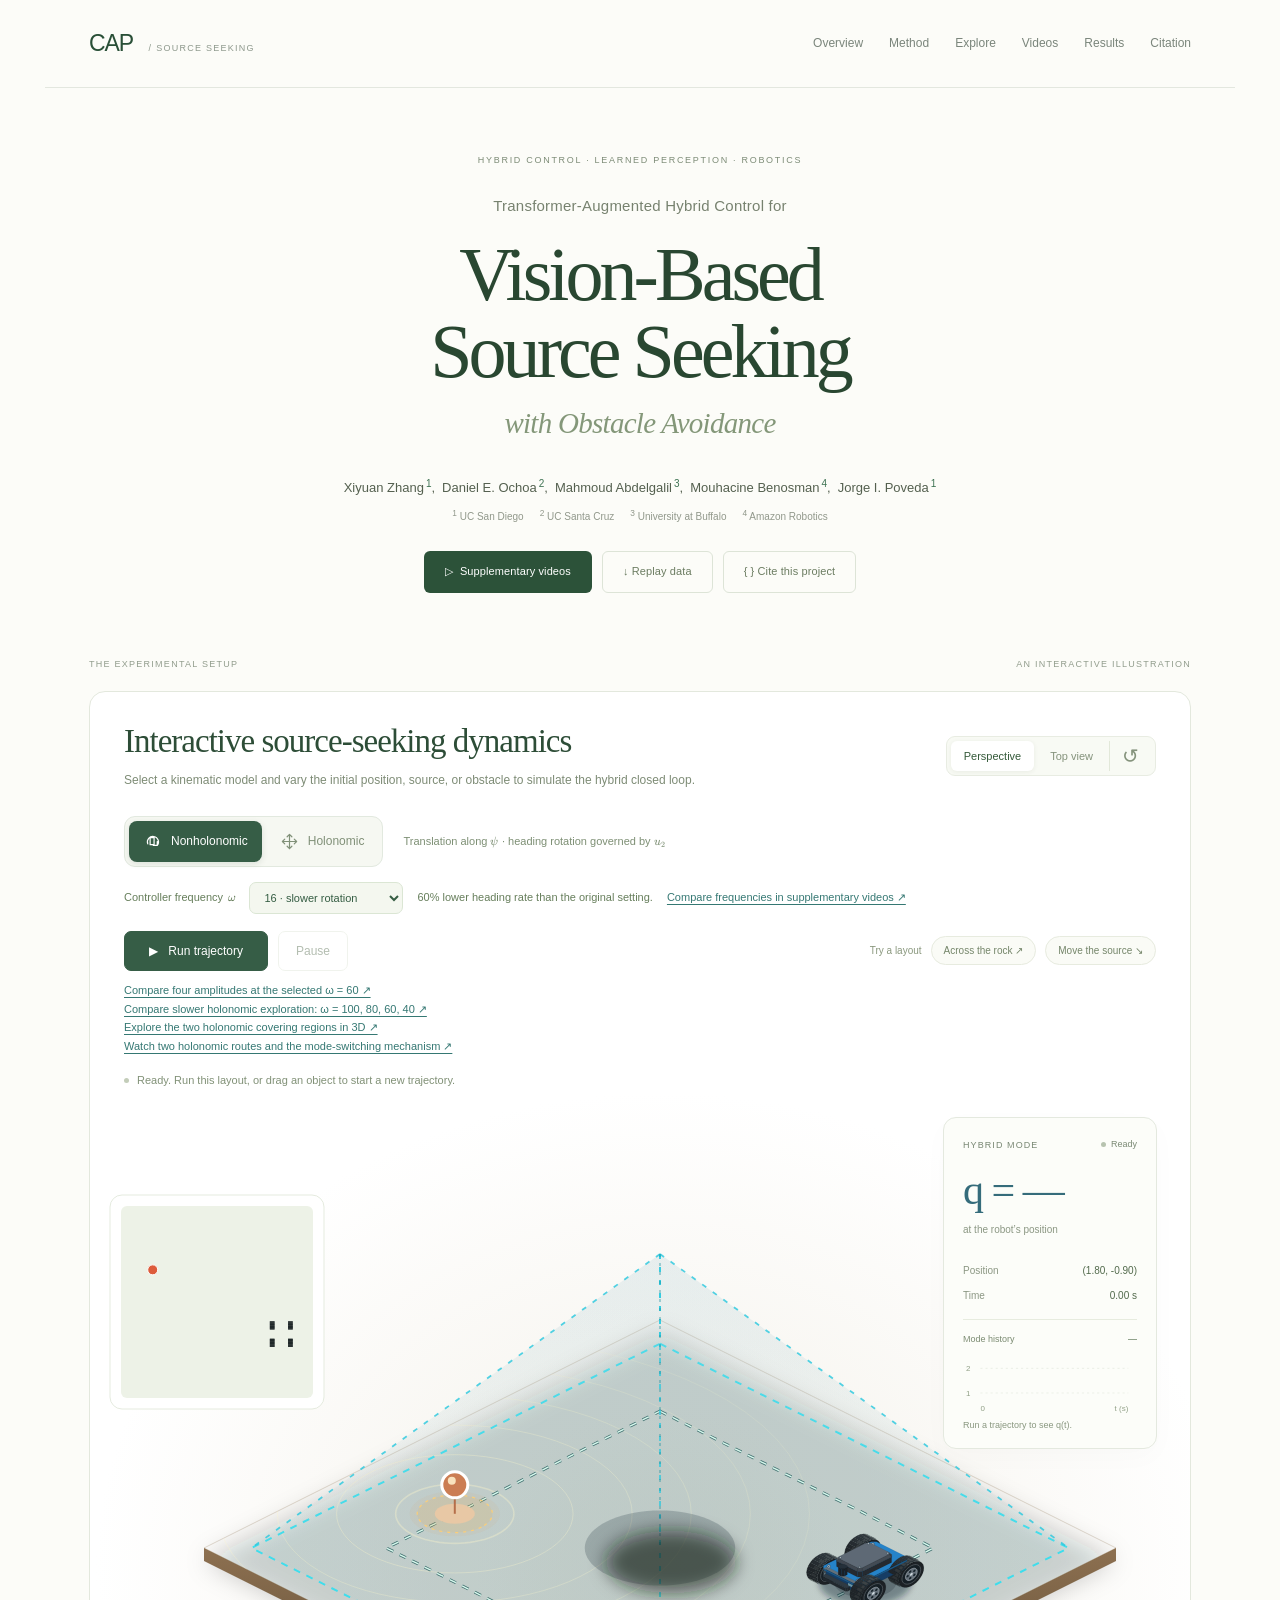
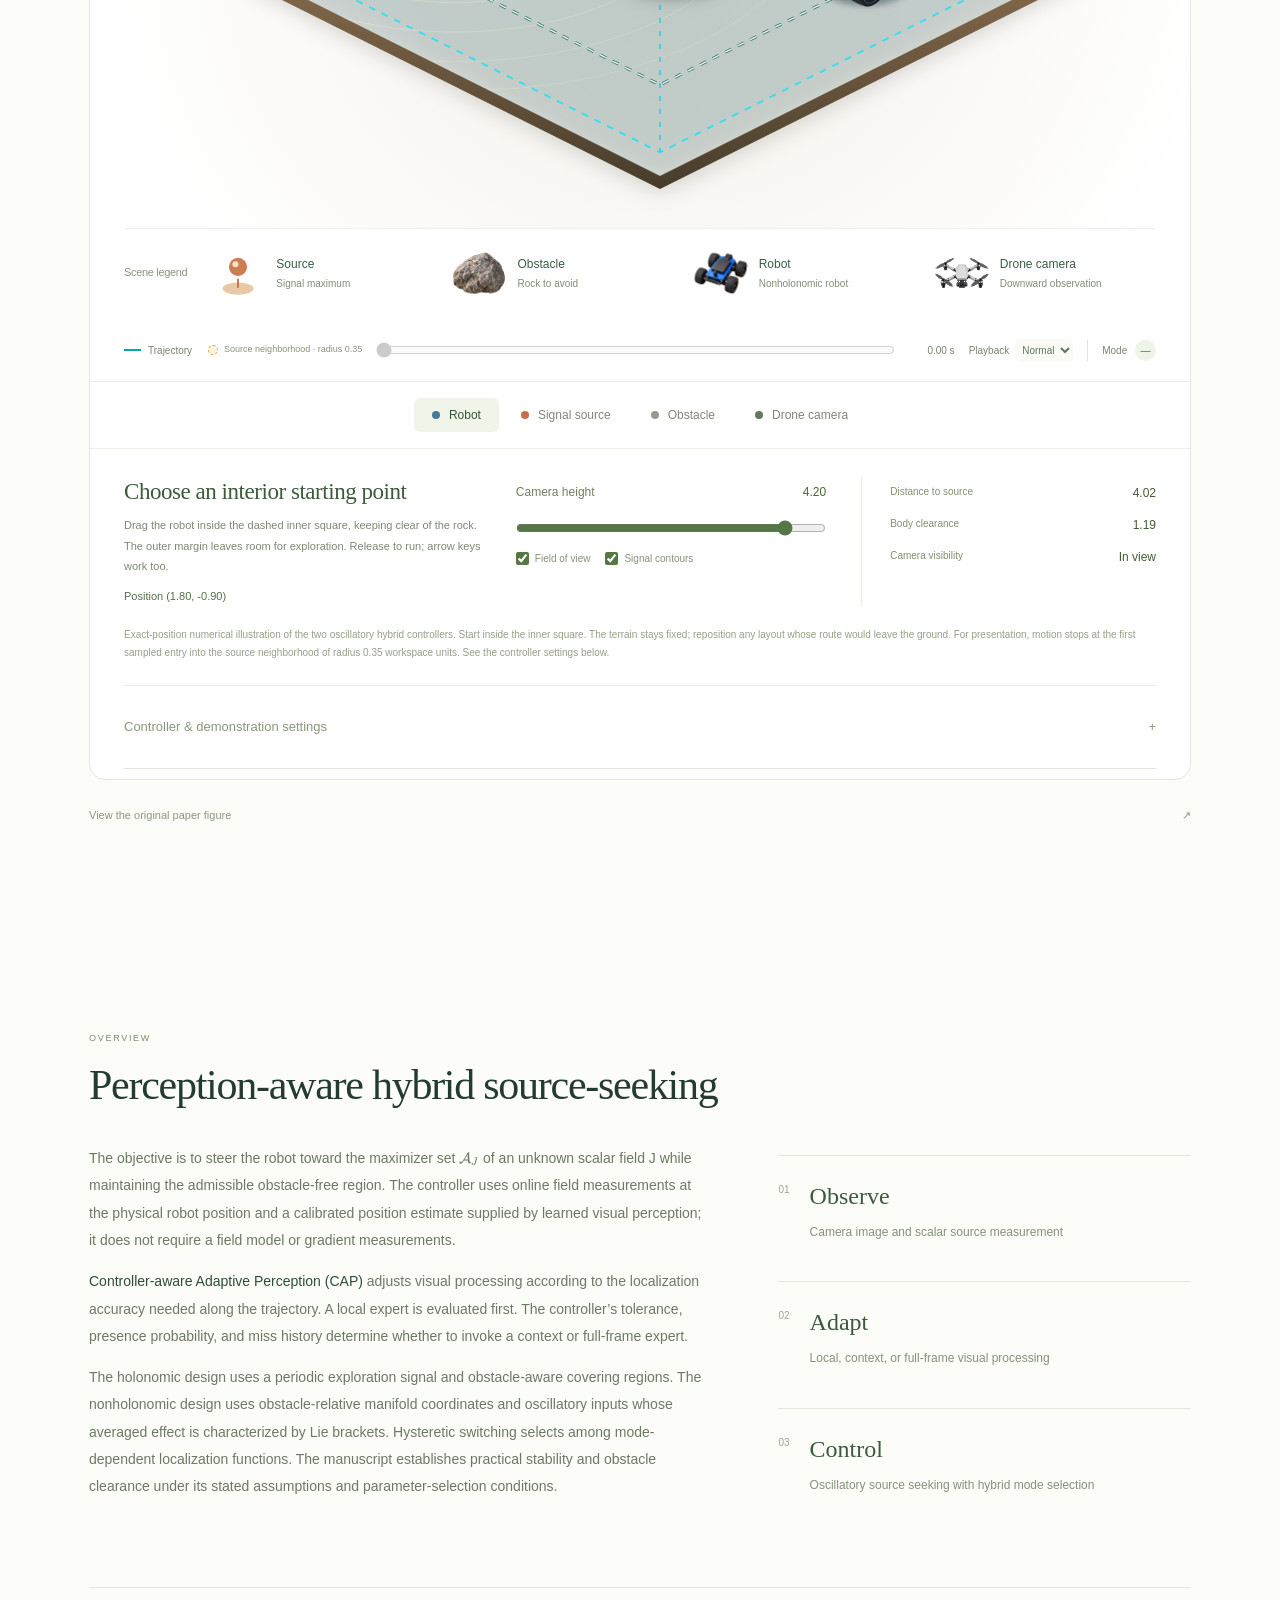
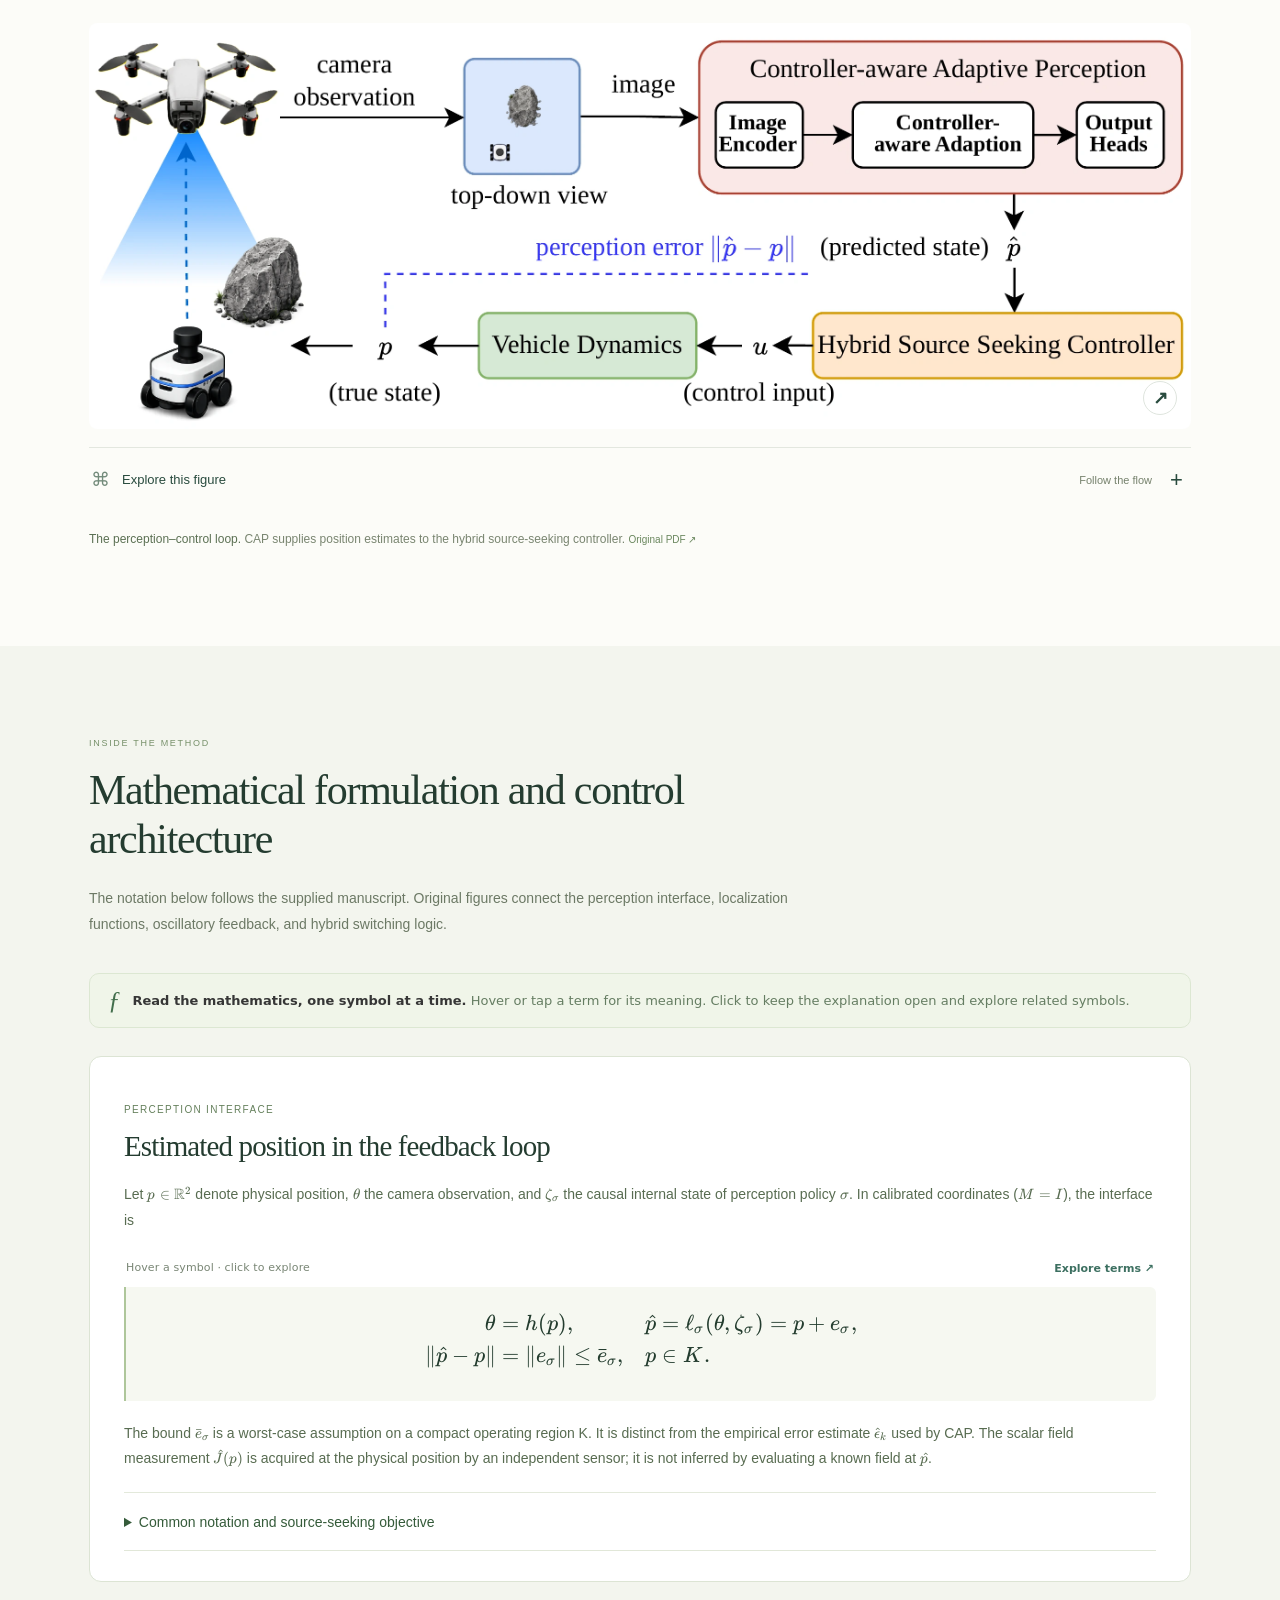
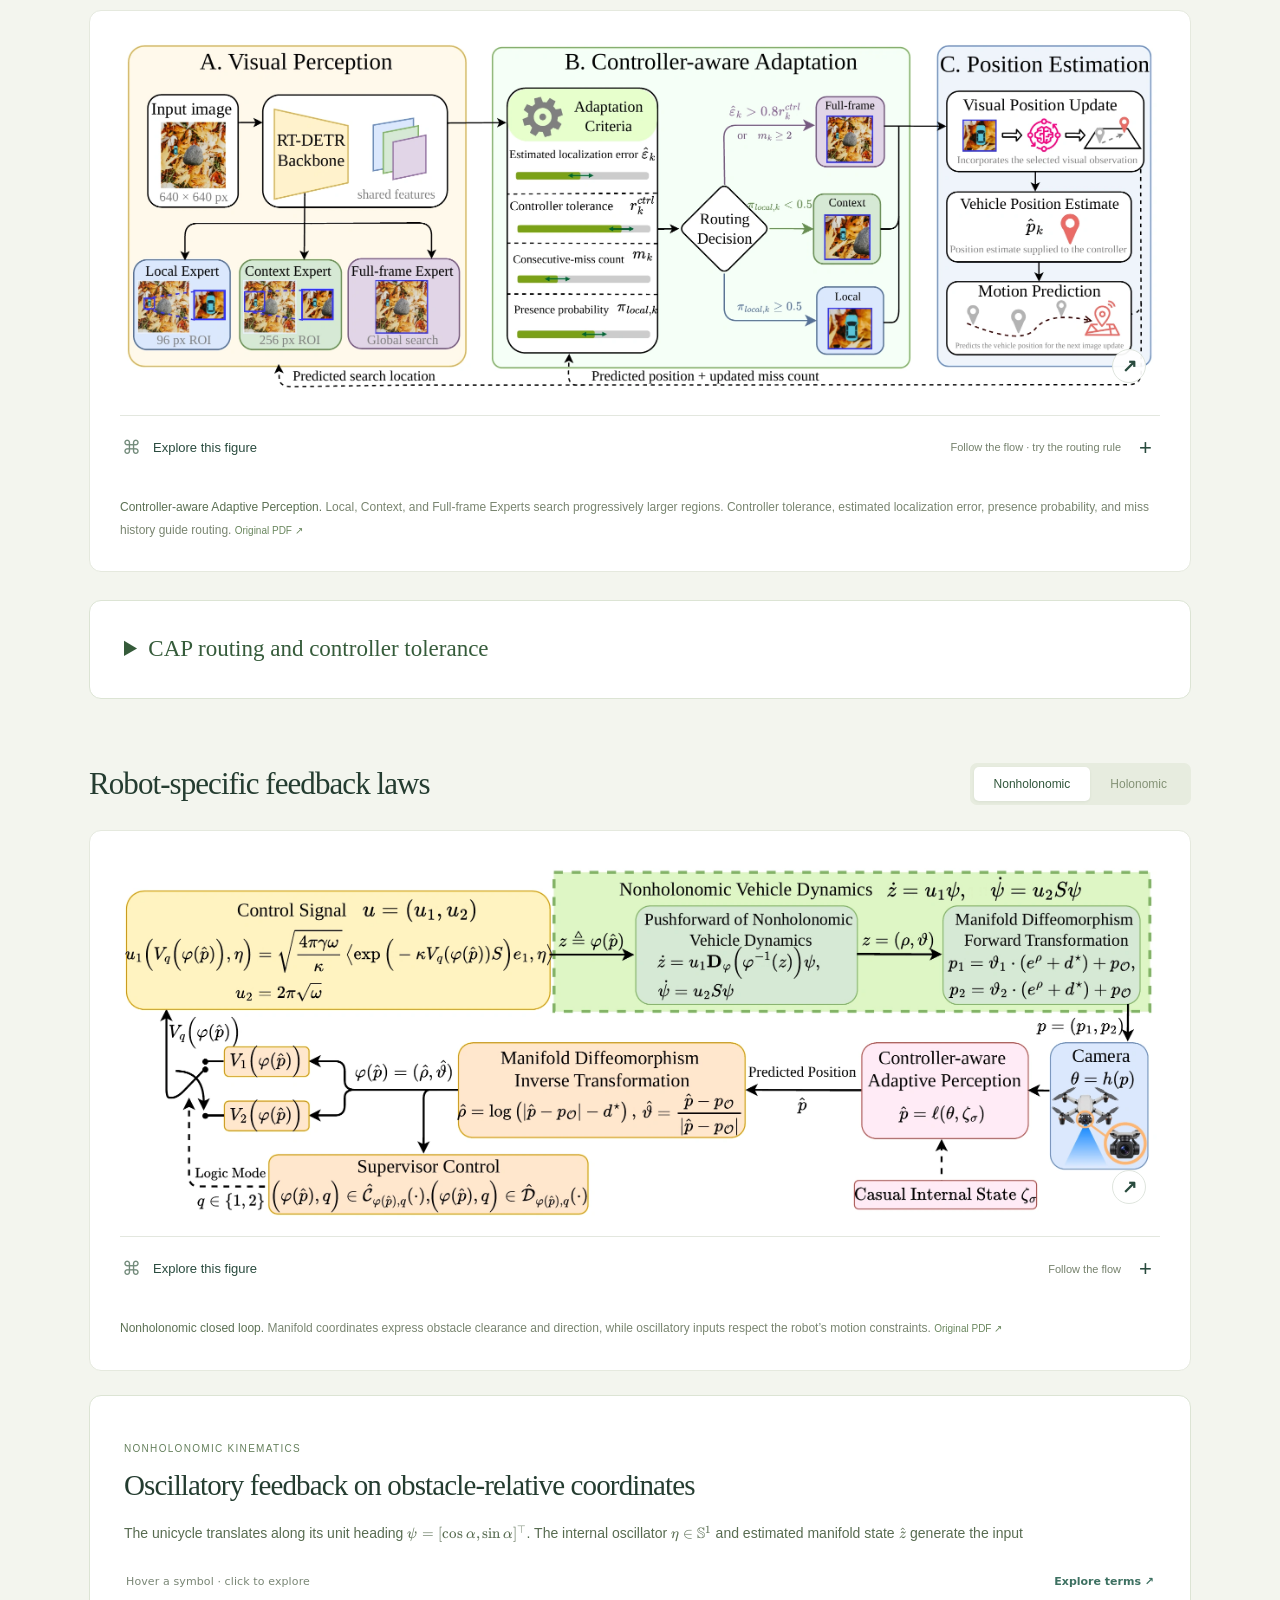
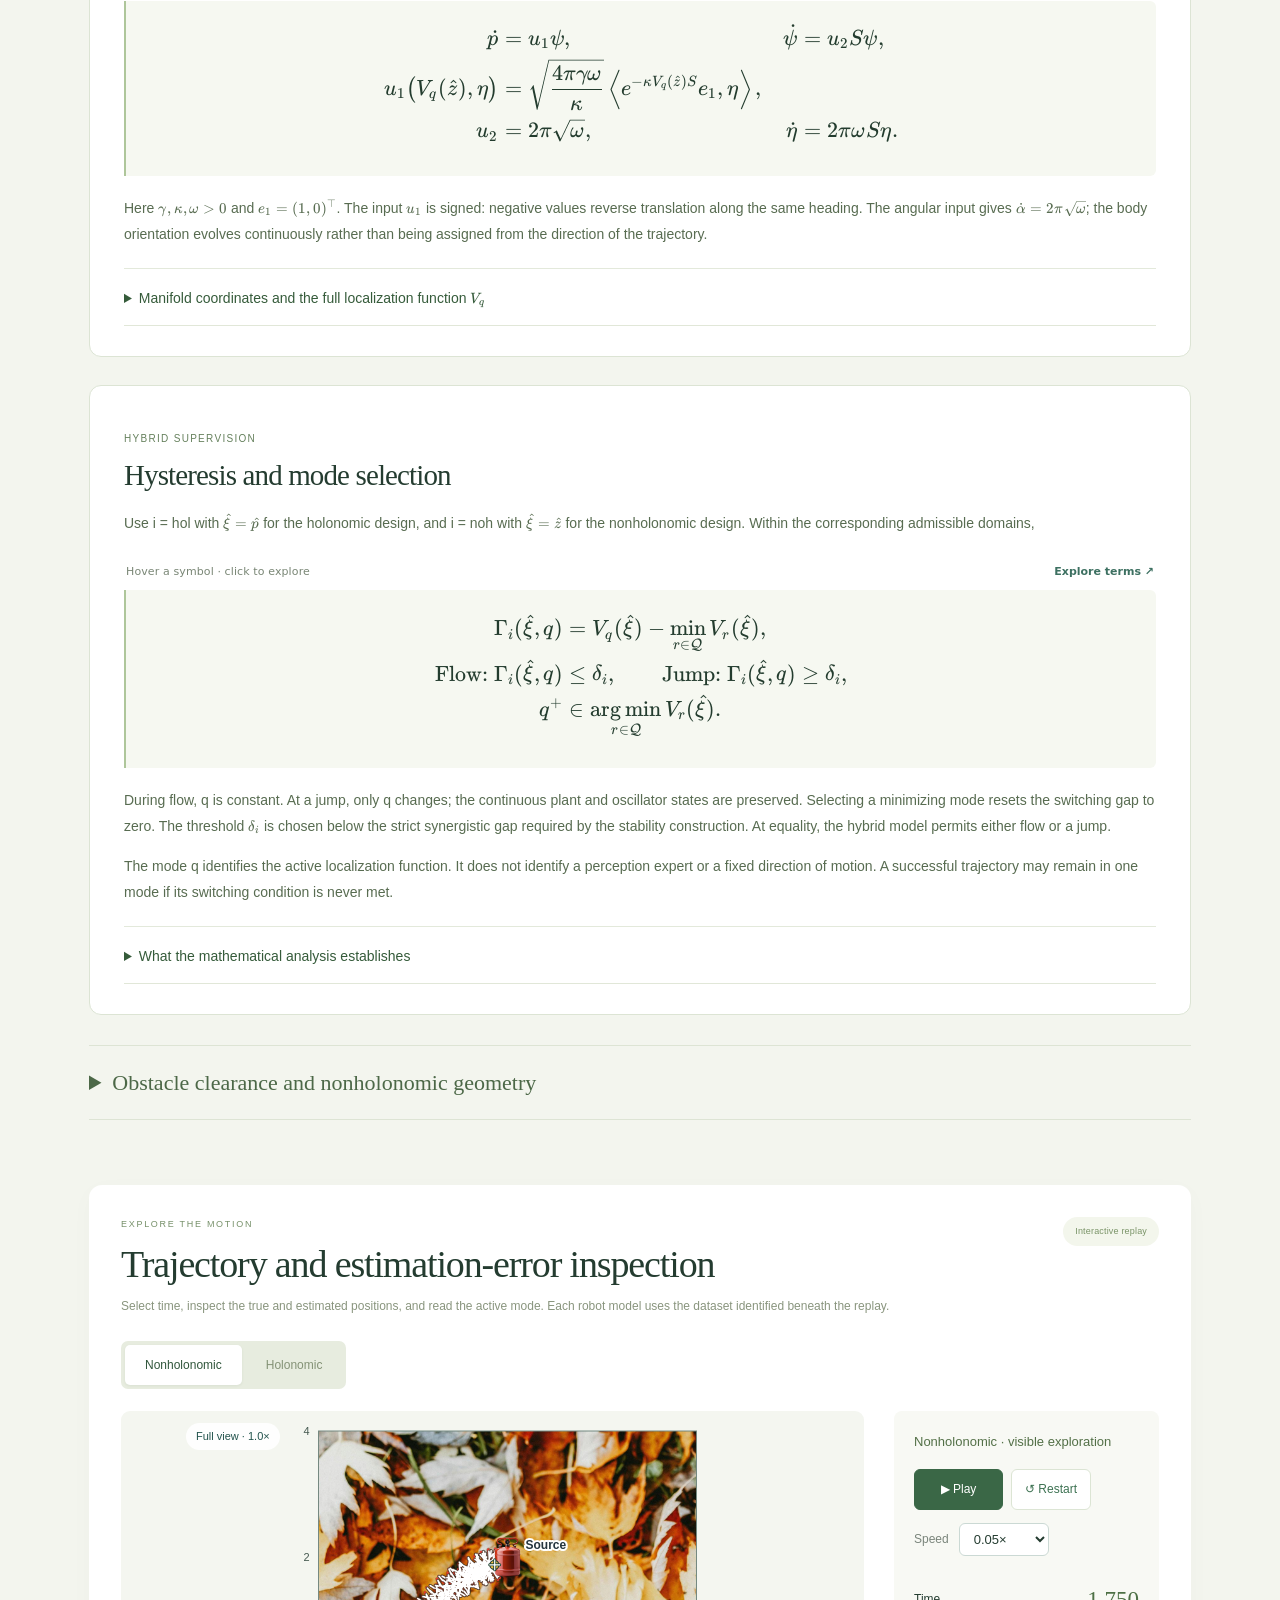
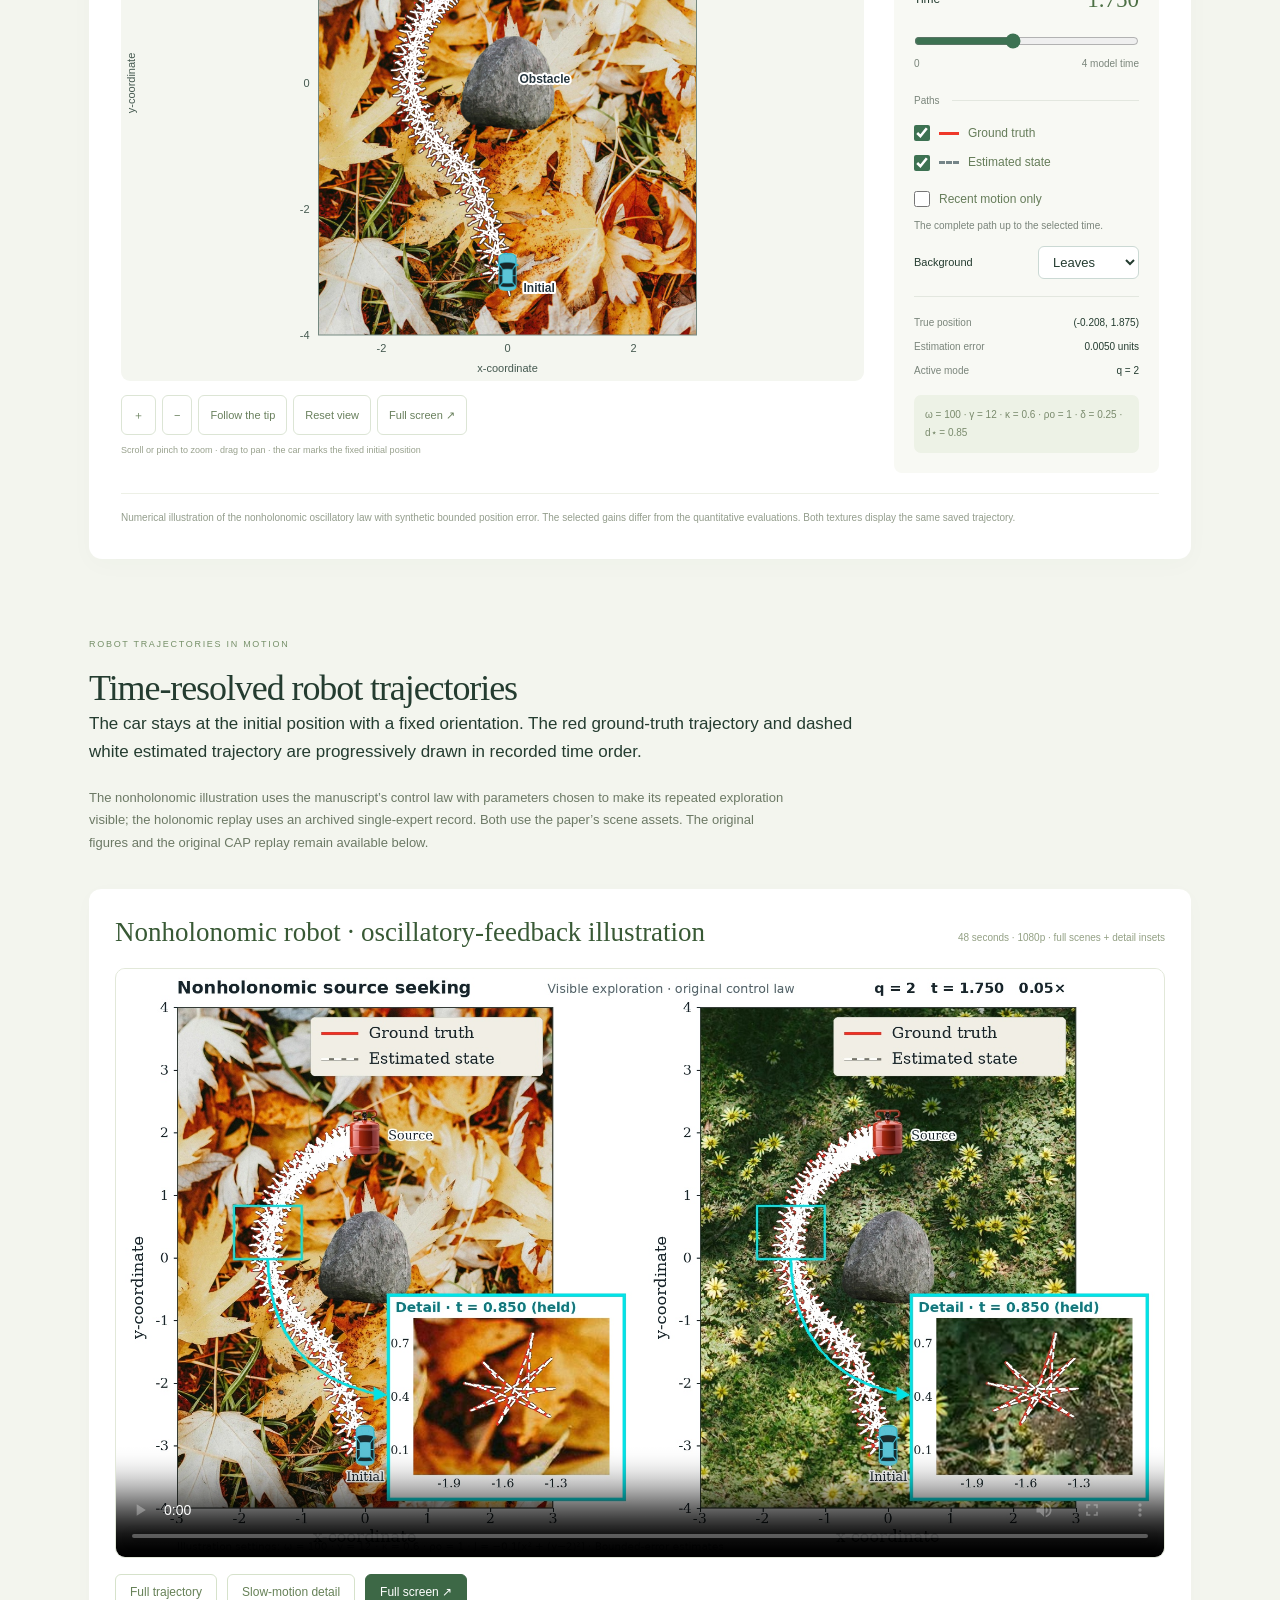
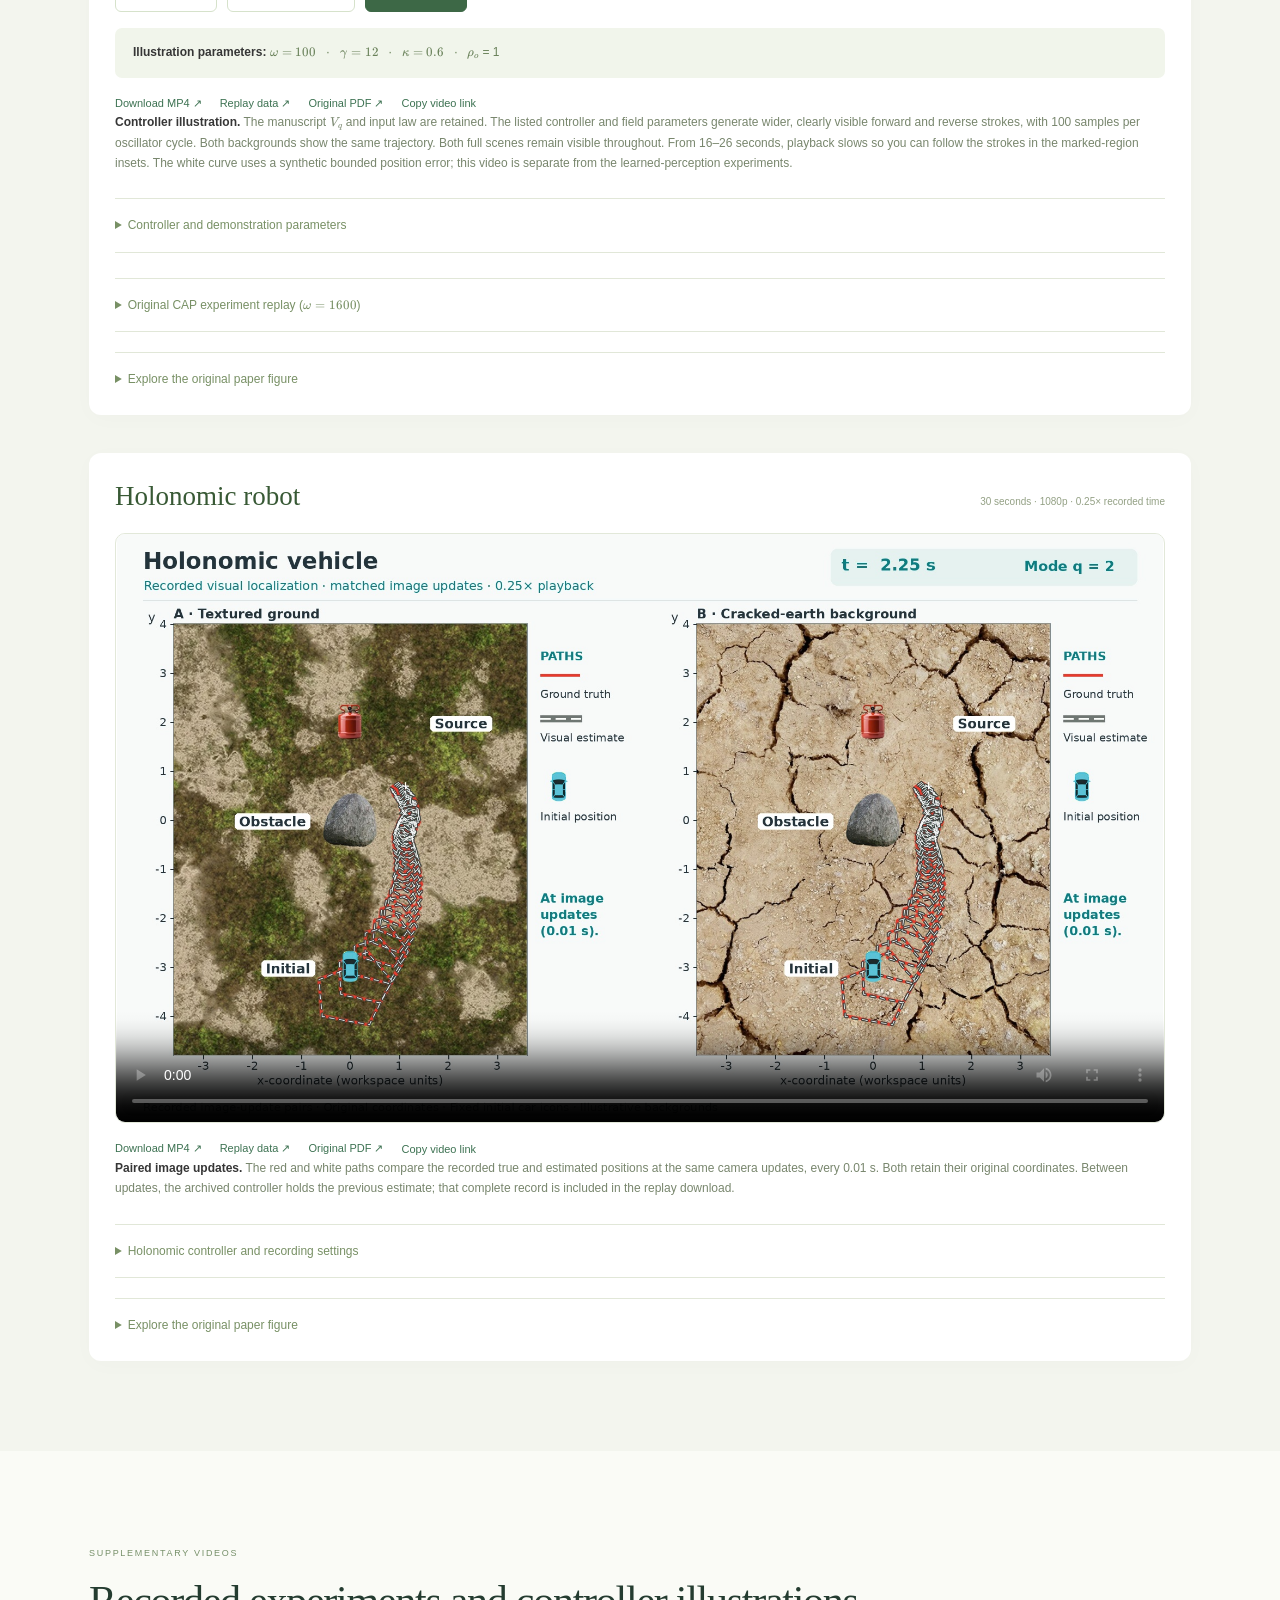
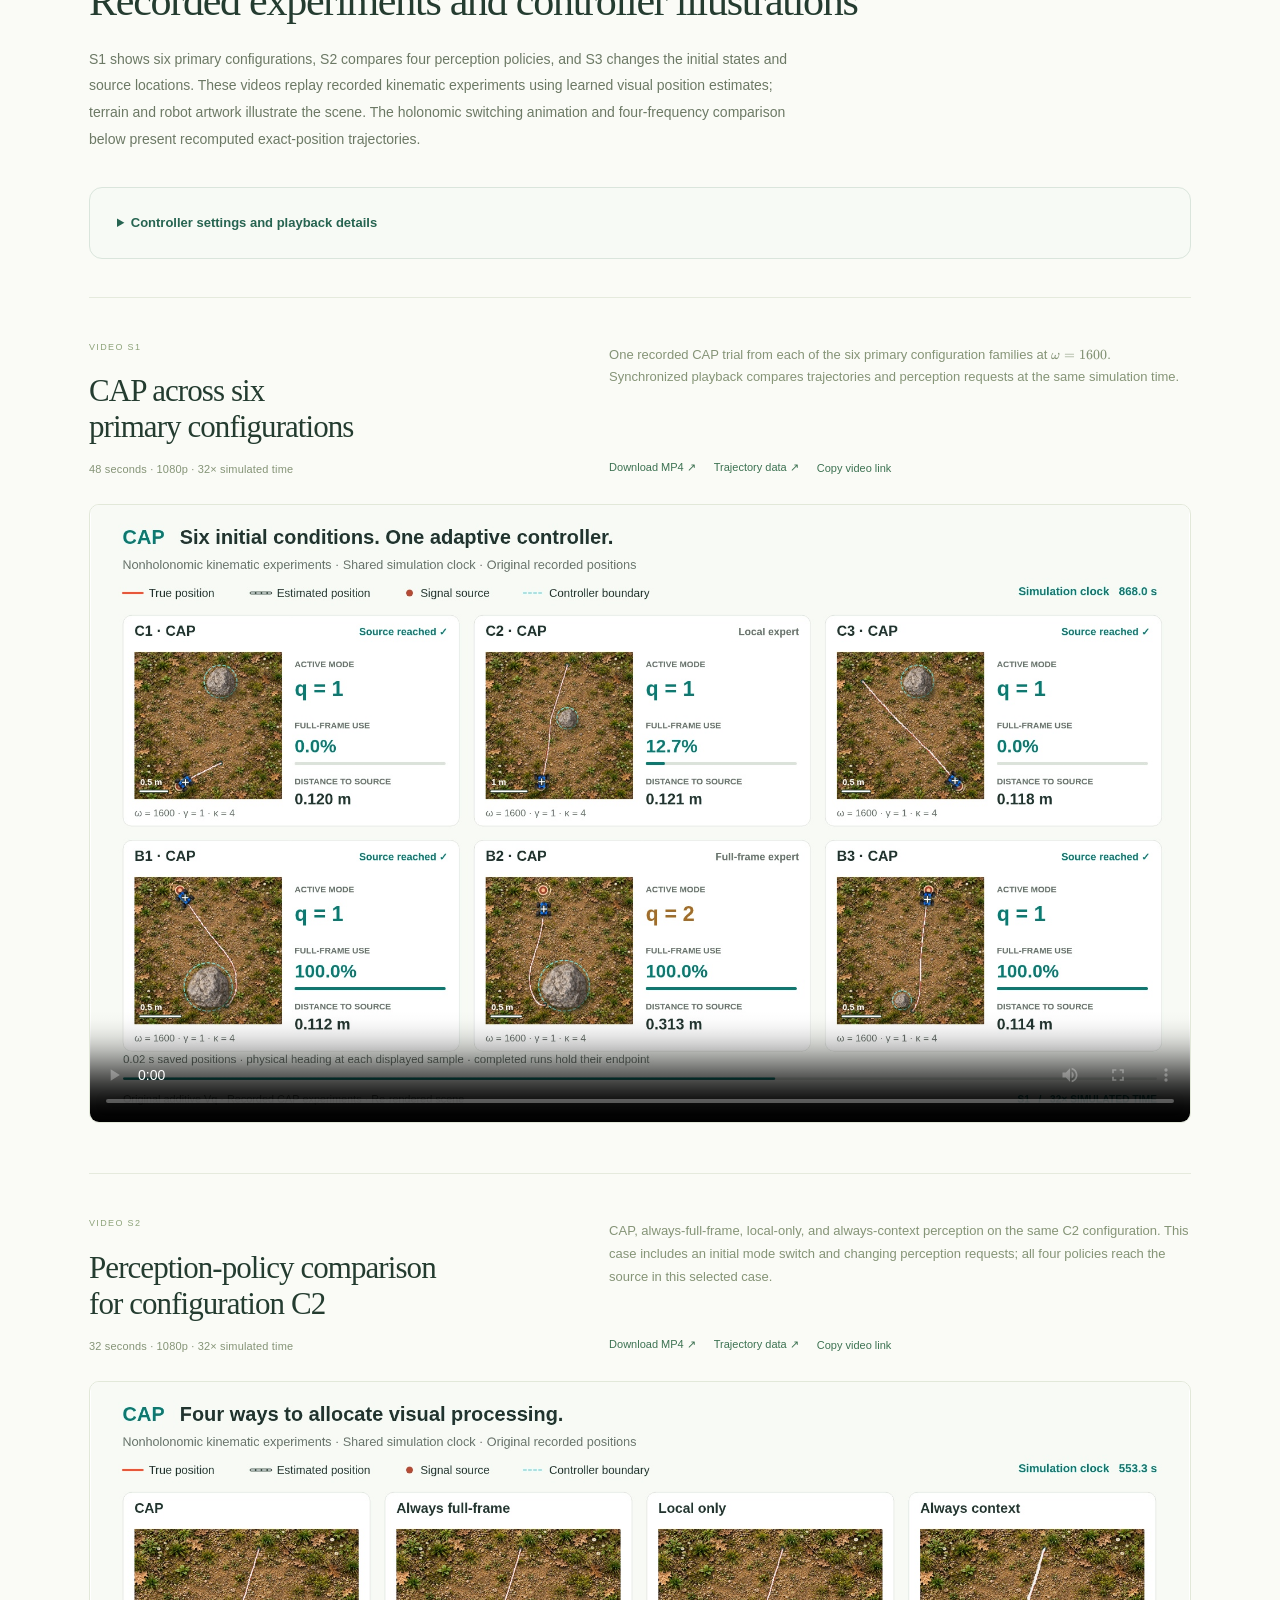
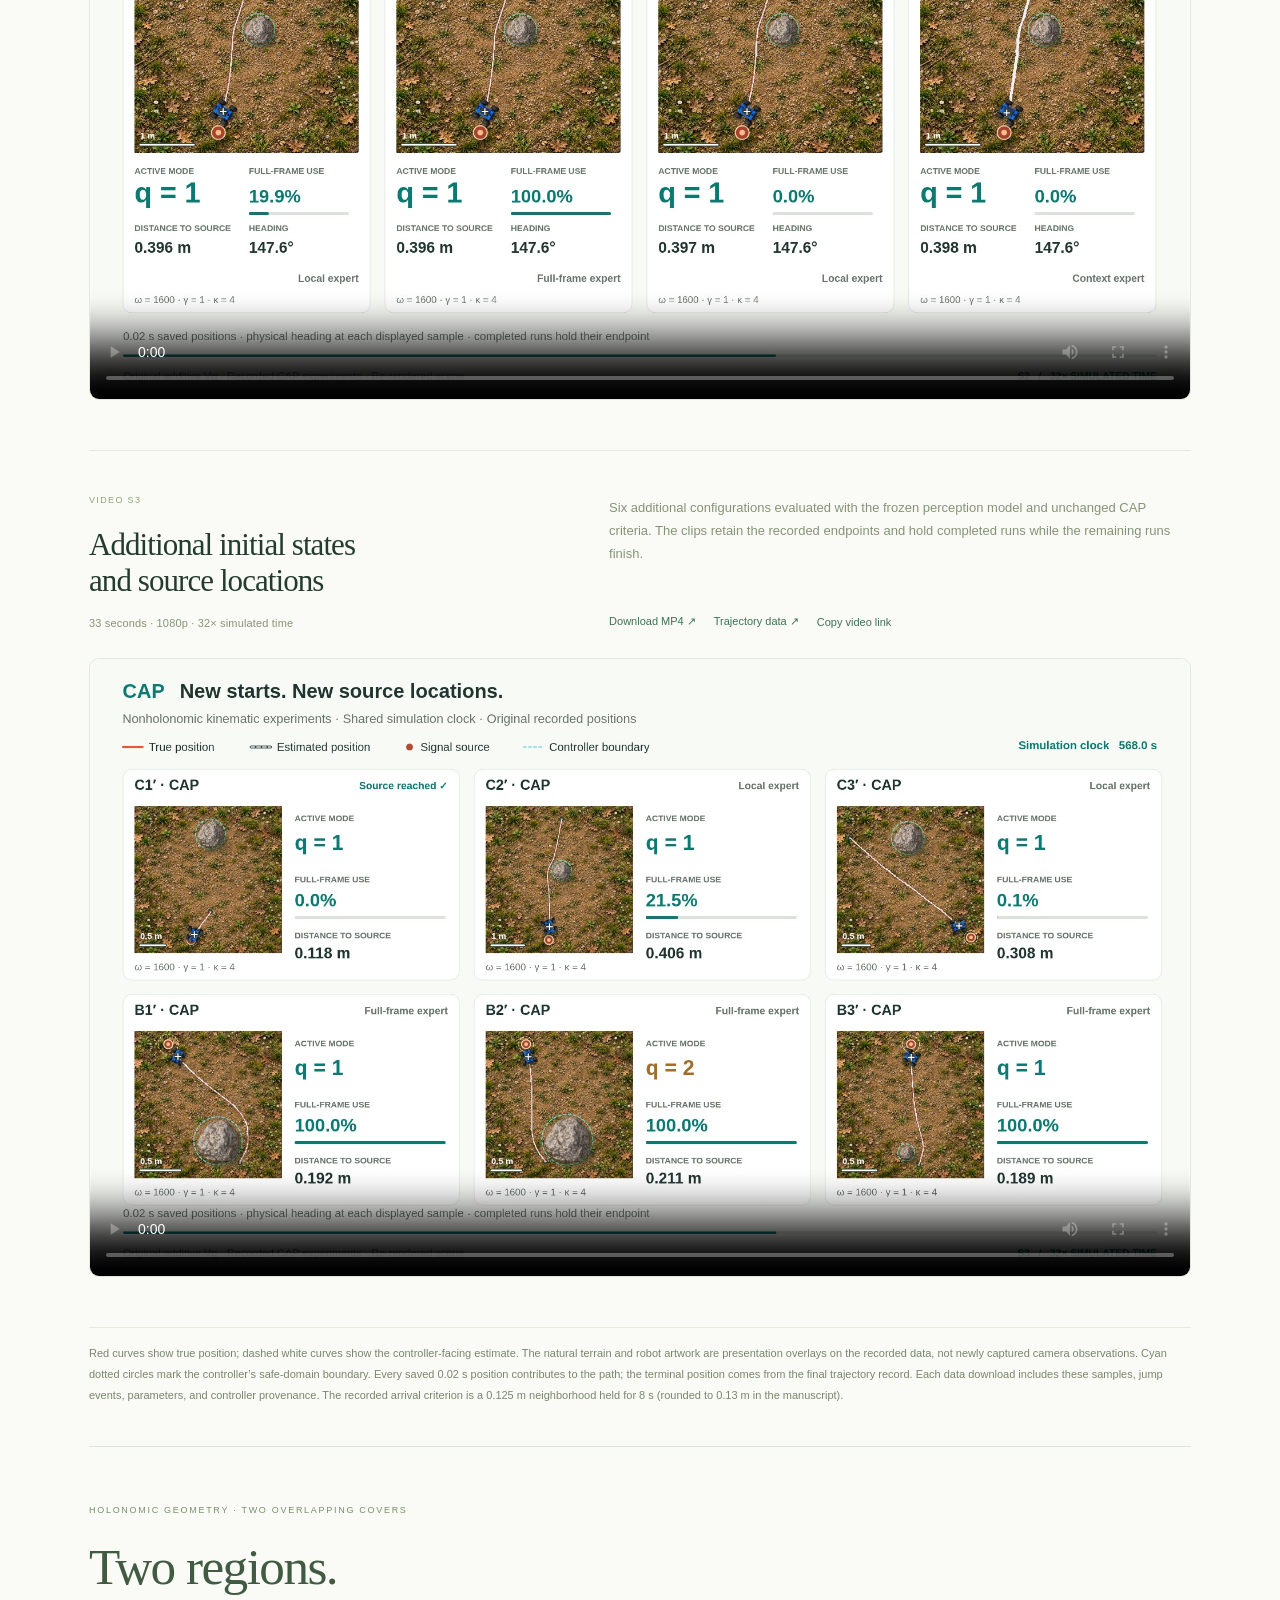
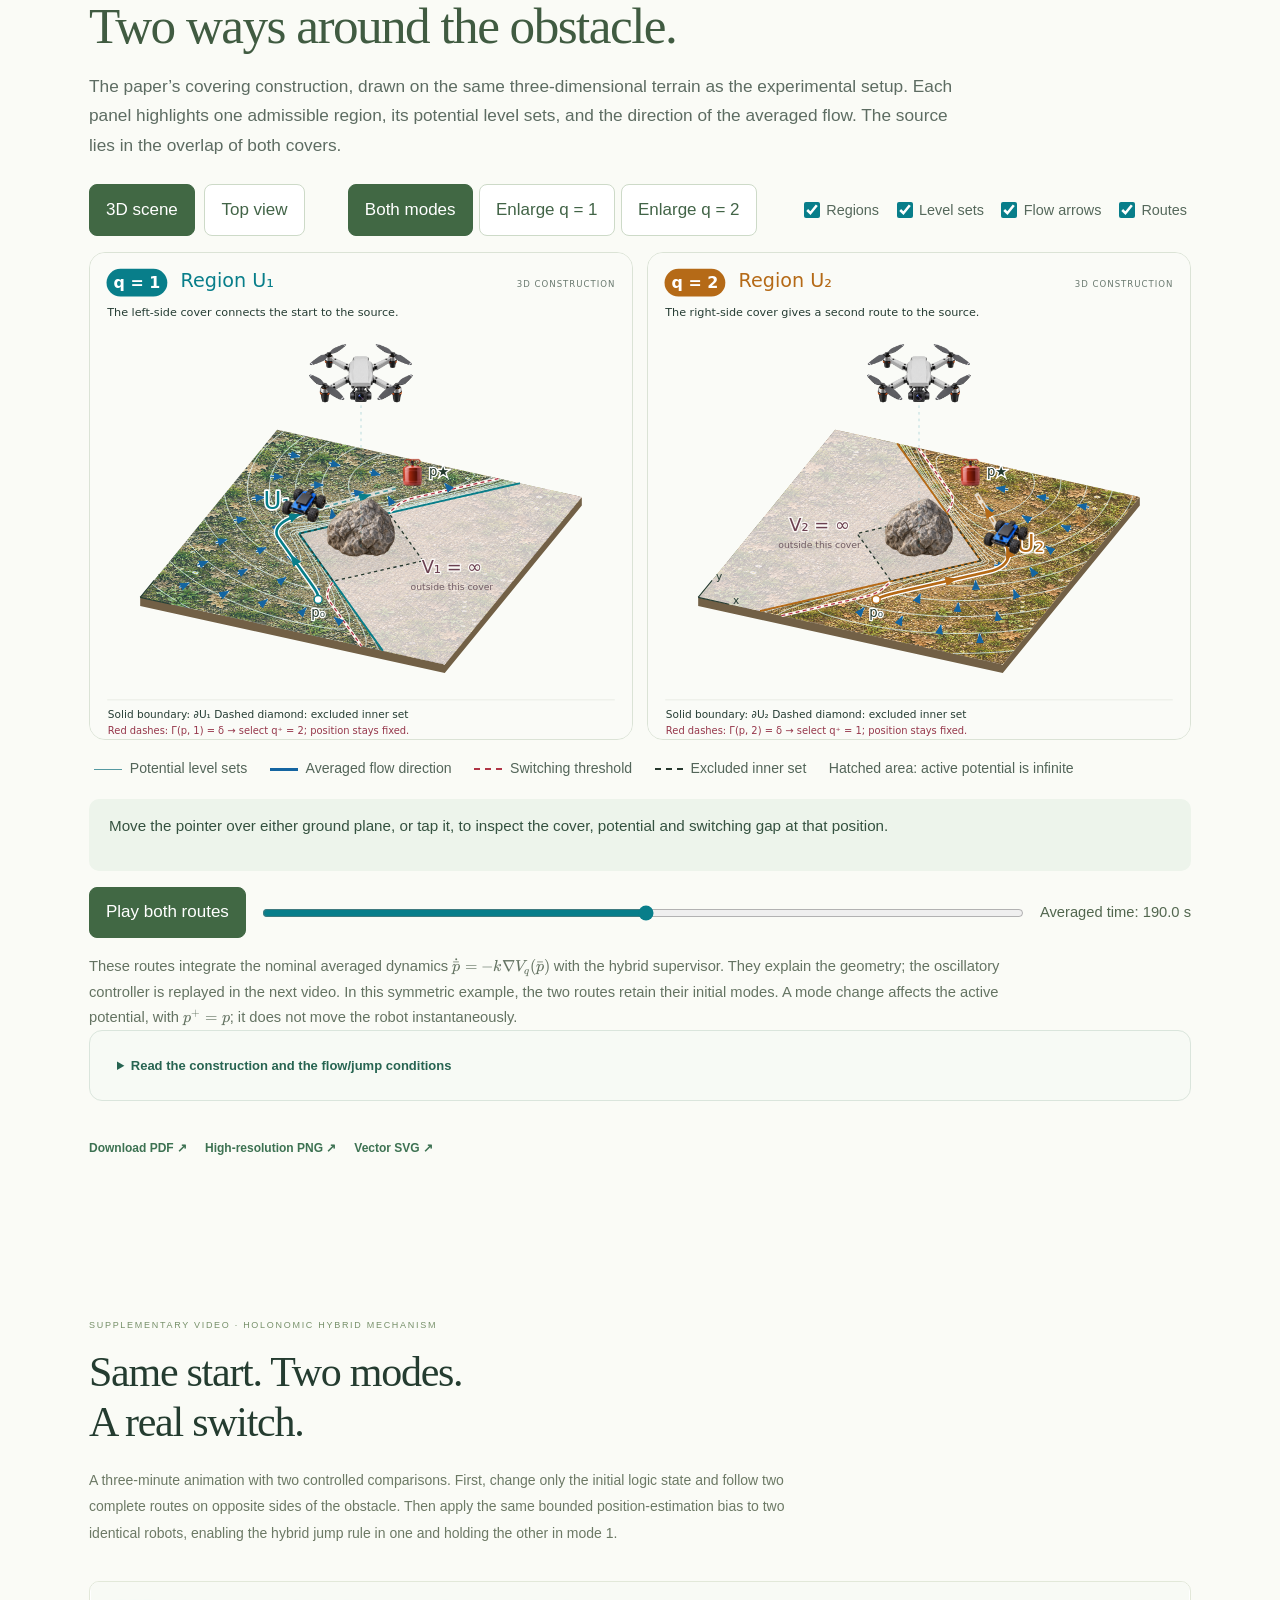
==== commit 9d5544de: "Keep terrain fixed and restrict the scene starting area" ====
--- a/index.html
+++ b/index.html
@@ -31,7 +31,7 @@
   <link rel="stylesheet" href="static/css/presentation.css?v=1">
   <link rel="stylesheet" href="static/css/mathematics.css?v=3">
   <link rel="stylesheet" href="static/css/scene-lab.css?v=19">
-  <script src="static/js/scene-lab.js?v=22" defer></script>
+  <script src="static/js/scene-lab.js?v=25" defer></script>
   <link rel="stylesheet" href="static/css/holonomic-construction.css?v=1">
   <script type="module" src="static/js/holonomic-construction.js?v=1"></script>
 </head>
@@ -98,7 +98,7 @@
     <div id="scene-trail-controls" class="scene-trail-controls" hidden><span>Trail detail</span><div role="group" aria-label="Holonomic trajectory display"><button type="button" data-trail-style="sampled" aria-pressed="true">Sampled path</button><button type="button" data-trail-style="fine" aria-pressed="false">Fine path</button></div><p id="scene-trail-description">About 10 computed points per loop, joined by straight segments.</p></div>
     <div class="scene-object-tabs" role="group" aria-label="Select an object"><button type="button" data-scene-select="vehicle" aria-pressed="true"><i class="scene-swatch vehicle"></i>Robot</button><button type="button" data-scene-select="source" aria-pressed="false"><i class="scene-swatch source"></i>Signal source</button><button type="button" data-scene-select="obstacle" aria-pressed="false"><i class="scene-swatch obstacle"></i>Obstacle</button><button type="button" data-scene-select="camera" aria-pressed="false"><i class="scene-swatch camera"></i>Drone camera</button></div>
     <div class="scene-console"><div class="scene-selection"><h3 id="scene-selection-title">Move the robot</h3><p id="scene-selection-copy">Drag the blue robot across the workspace, or select it and use the arrow keys.</p><p class="scene-position" id="scene-position"></p></div><div class="scene-camera-control"><label for="scene-height">Camera height <output id="scene-height-value">4.2</output></label><input type="range" id="scene-height" min="1.8" max="4.5" step="0.05" value="4.2"><div class="scene-layer-toggles"><label><input type="checkbox" id="scene-fov" checked>Field of view</label><label><input type="checkbox" id="scene-field" checked>Signal contours</label></div></div><dl class="scene-readings"><div><dt>Distance to source</dt><dd id="scene-distance">—</dd></div><div><dt>Body clearance</dt><dd id="scene-clearance">—</dd></div><div><dt>Camera visibility</dt><dd id="scene-visibility">In view</dd></div></dl></div>
-    <p class="scene-lab-note">Exact-position numerical illustration of the two oscillatory hybrid controllers. Each layout generates a new trajectory. For presentation, motion stops at the first sampled entry into the source neighborhood of radius 0.35 workspace units. See the controller settings below.</p>
+    <p class="scene-lab-note">Exact-position numerical illustration of the two oscillatory hybrid controllers. Start inside the inner square. The terrain stays fixed; reposition any layout whose route would leave the ground. For presentation, motion stops at the first sampled entry into the source neighborhood of radius 0.35 workspace units. See the controller settings below.</p>
     <details class="scene-method"><summary>Controller &amp; demonstration settings <span aria-hidden="true">+</span></summary><div>
       <p>The illustration integrates the selected plant and feedback law with hysteretic mode switching and exact position feedback (<span class="math-inline" data-tex="\hat p=p"><span class="katex"><span class="katex-mathml"><math xmlns="http://www.w3.org/1998/Math/MathML"><semantics><mrow><mover accent="true"><mi>p</mi><mo>^</mo></mover><mo>=</mo><mi>p</mi></mrow><annotation encoding="application/x-tex">\hat p=p</annotation></semantics></math></span><span class="katex-html" aria-hidden="true"><span class="base"><span class="strut" style="height:0.8889em;vertical-align:-0.1944em;"></span><span class="mord accent"><span class="vlist-t vlist-t2"><span class="vlist-r"><span class="vlist" style="height:0.6944em;"><span style="top:-3em;"><span class="pstrut" style="height:3em;"></span><span class="mord mathnormal">p</span></span><span style="top:-3em;"><span class="pstrut" style="height:3em;"></span><span class="accent-body" style="left:-0.1667em;"><span class="mord">^</span></span></span></span><span class="vlist-s">​</span></span><span class="vlist-r"><span class="vlist" style="height:0.1944em;"><span></span></span></span></span></span><span class="mspace" style="margin-right:0.2778em;"></span><span class="mrel">=</span><span class="mspace" style="margin-right:0.2778em;"></span></span><span class="base"><span class="strut" style="height:0.625em;vertical-align:-0.1944em;"></span><span class="mord mathnormal">p</span></span></span></span></span>). The field is <span class="math-inline" data-tex="J(p)=-0.1\|p-p^\star\|^2"><span class="katex"><span class="katex-mathml"><math xmlns="http://www.w3.org/1998/Math/MathML"><semantics><mrow><mi>J</mi><mo stretchy="false">(</mo><mi>p</mi><mo stretchy="false">)</mo><mo>=</mo><mo>−</mo><mn>0.1</mn><mi mathvariant="normal">∥</mi><mi>p</mi><mo>−</mo><msup><mi>p</mi><mo>⋆</mo></msup><msup><mi mathvariant="normal">∥</mi><mn>2</mn></msup></mrow><annotation encoding="application/x-tex">J(p)=-0.1\|p-p^\star\|^2</annotation></semantics></math></span><span class="katex-html" aria-hidden="true"><span class="base"><span class="strut" style="height:1em;vertical-align:-0.25em;"></span><span class="mord mathnormal" style="margin-right:0.09618em;">J</span><span class="mopen">(</span><span class="mord mathnormal">p</span><span class="mclose">)</span><span class="mspace" style="margin-right:0.2778em;"></span><span class="mrel">=</span><span class="mspace" style="margin-right:0.2778em;"></span></span><span class="base"><span class="strut" style="height:1em;vertical-align:-0.25em;"></span><span class="mord">−</span><span class="mord">0.1∥</span><span class="mord mathnormal">p</span><span class="mspace" style="margin-right:0.2222em;"></span><span class="mbin">−</span><span class="mspace" style="margin-right:0.2222em;"></span></span><span class="base"><span class="strut" style="height:1.0641em;vertical-align:-0.25em;"></span><span class="mord"><span class="mord mathnormal">p</span><span class="msupsub"><span class="vlist-t"><span class="vlist-r"><span class="vlist" style="height:0.6887em;"><span style="top:-3.063em;margin-right:0.05em;"><span class="pstrut" style="height:2.7em;"></span><span class="sizing reset-size6 size3 mtight"><span class="mbin mtight">⋆</span></span></span></span></span></span></span></span><span class="mord"><span class="mord">∥</span><span class="msupsub"><span class="vlist-t"><span class="vlist-r"><span class="vlist" style="height:0.8141em;"><span style="top:-3.063em;margin-right:0.05em;"><span class="pstrut" style="height:2.7em;"></span><span class="sizing reset-size6 size3 mtight"><span class="mord mtight">2</span></span></span></span></span></span></span></span></span></span></span></span>. The drone represents the overhead observation geometry: its optical center remains at (0, 0, h), its axis points vertically downward, and its square image has equal horizontal and vertical scale. Coverage remains fixed while the robot is in view and expands only when the robot leaves it. Camera height is user-controlled.</p>
       <p>The scene uses illustrative terrain, rock, and robot assets, together with the author-supplied drone artwork. It does not execute a learned perception network, CAP routing, flight dynamics, or the Isaac Sim evaluation. The <a href="#mathematical-formulation">mathematical formulation below</a> describes the perception-based controllers used in the manuscript.</p>
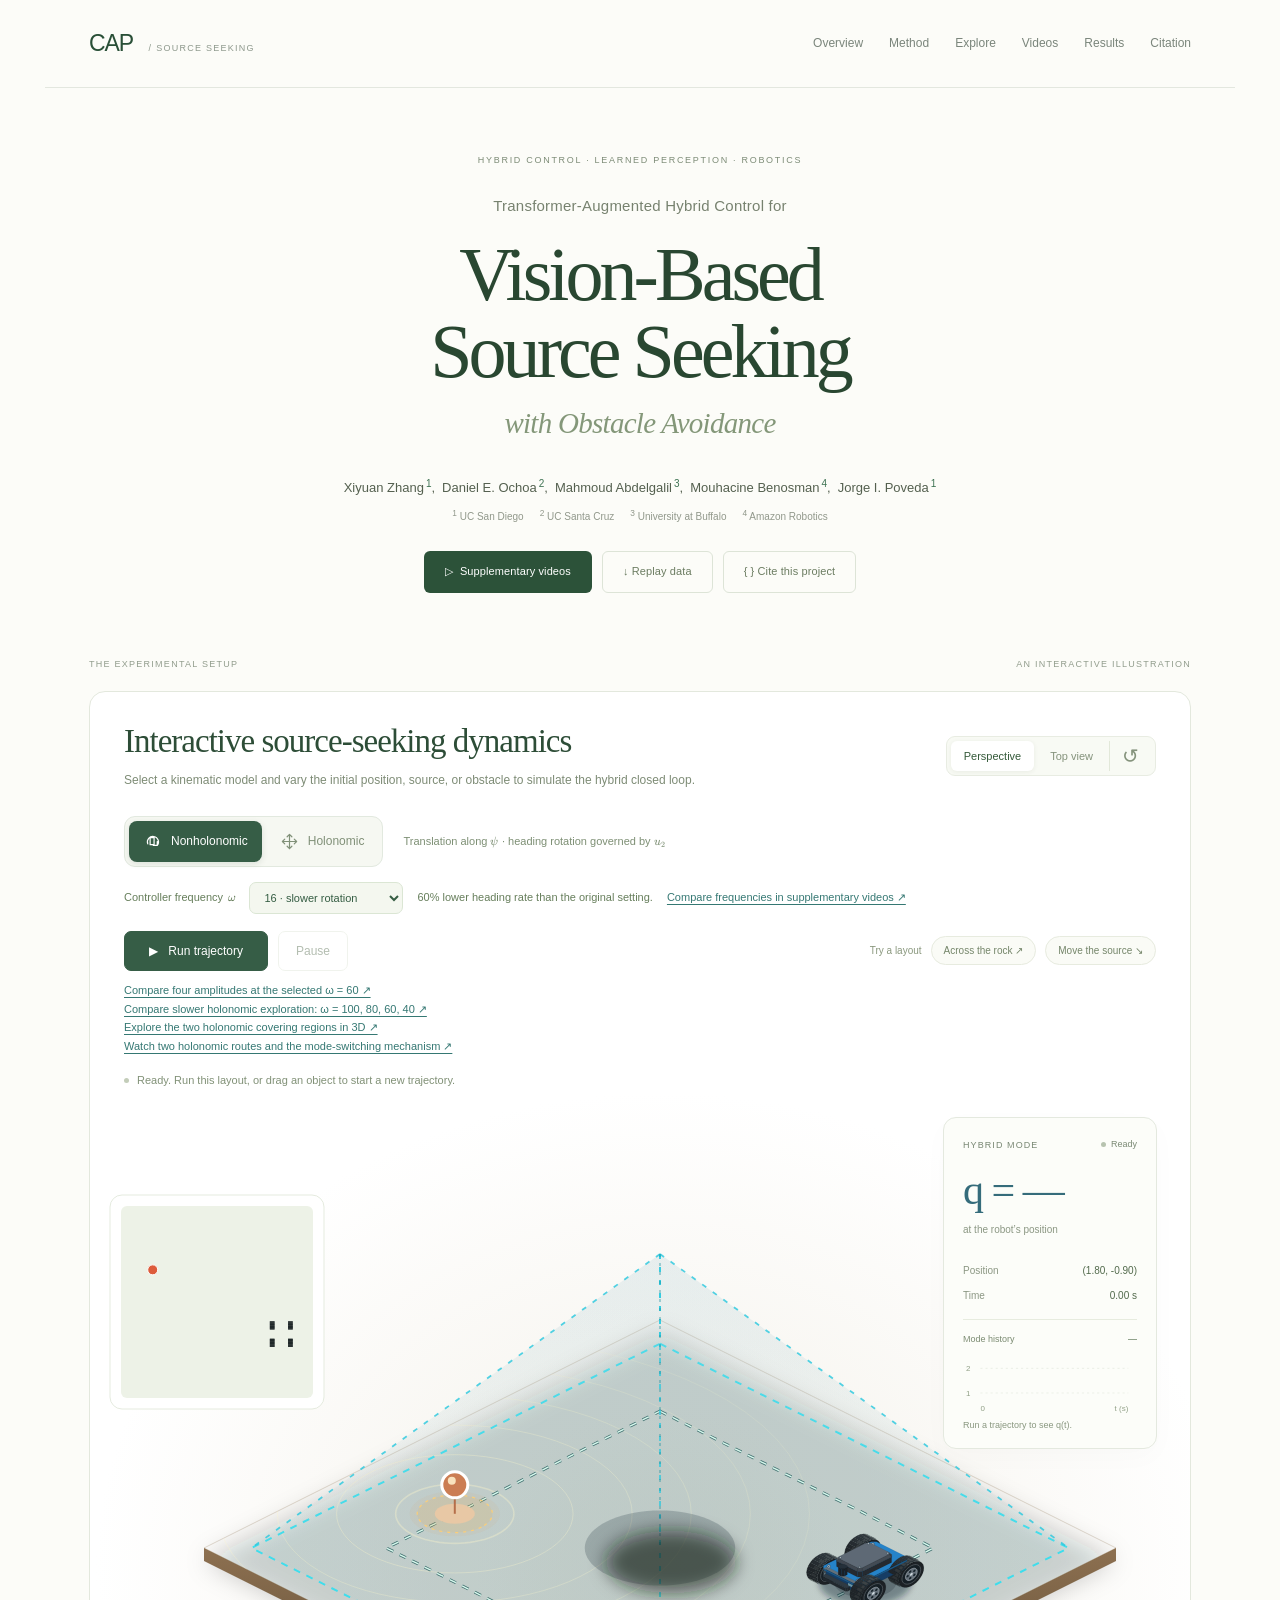
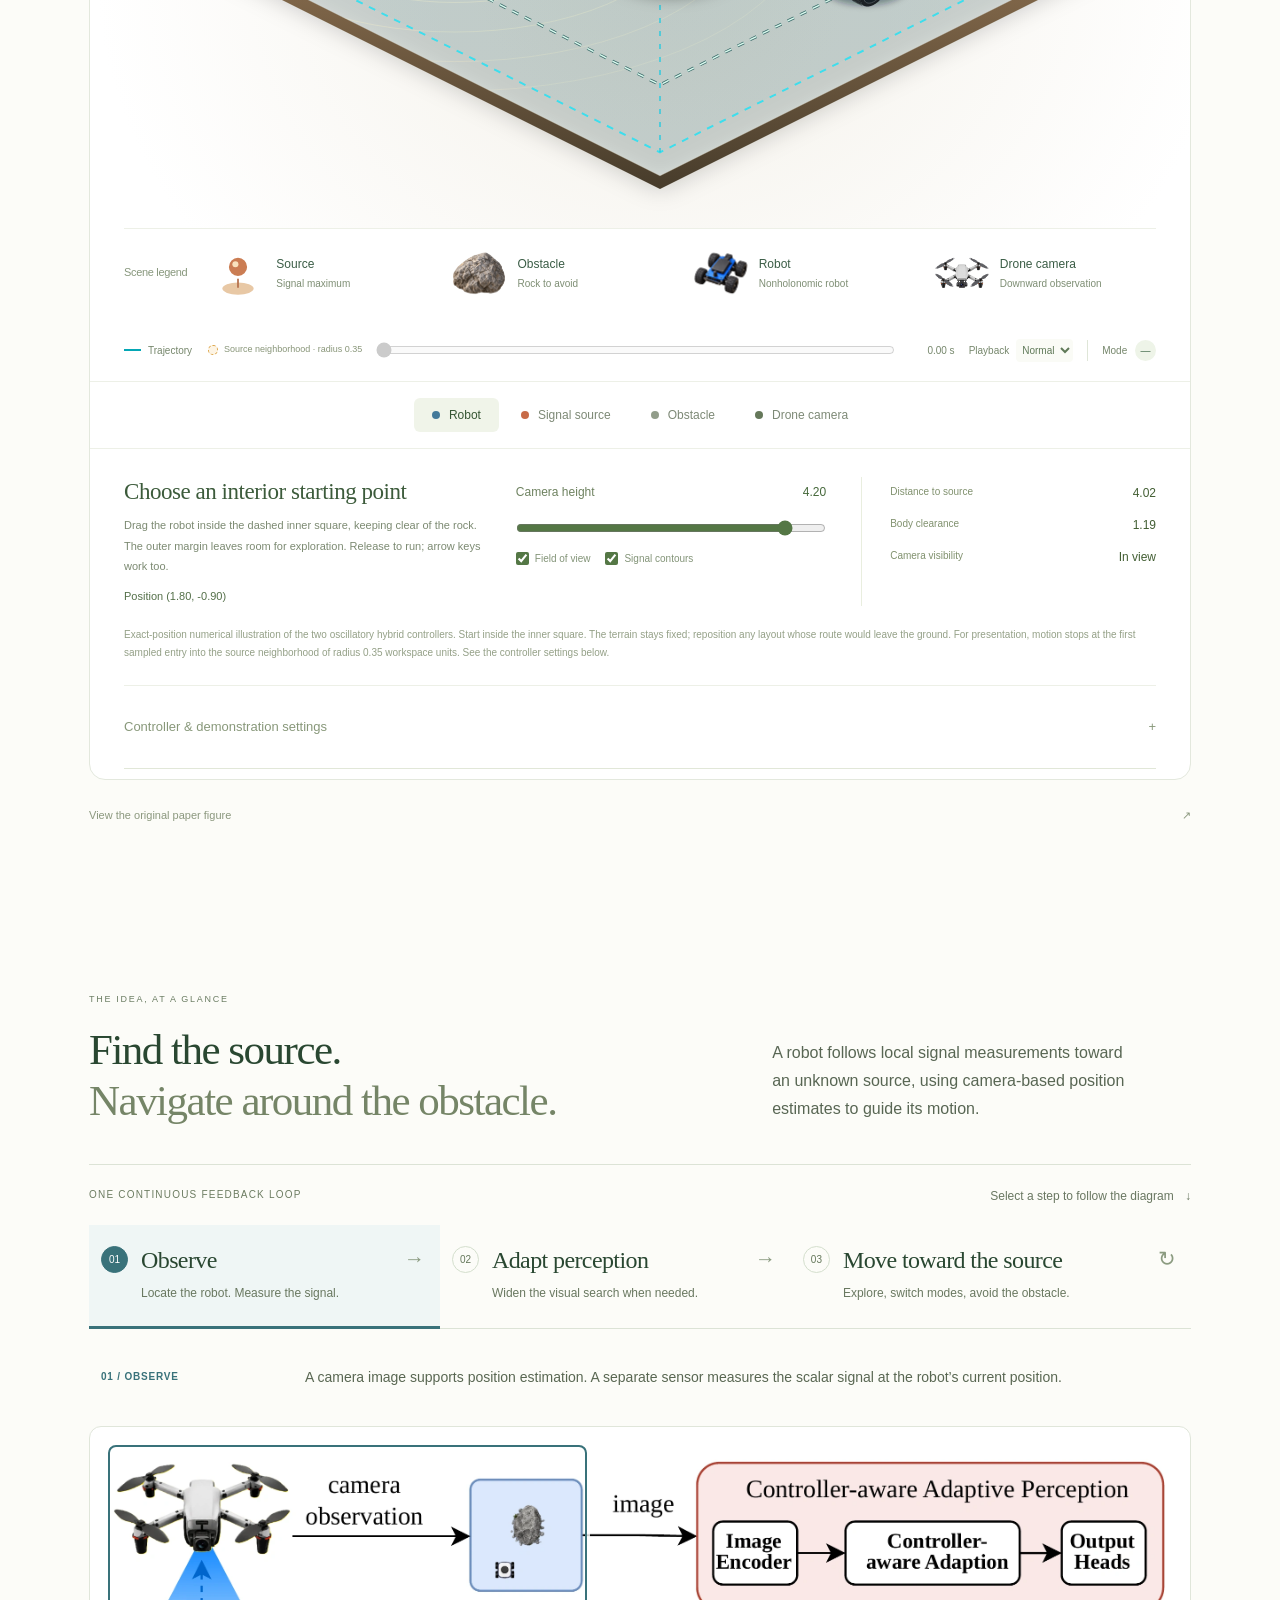
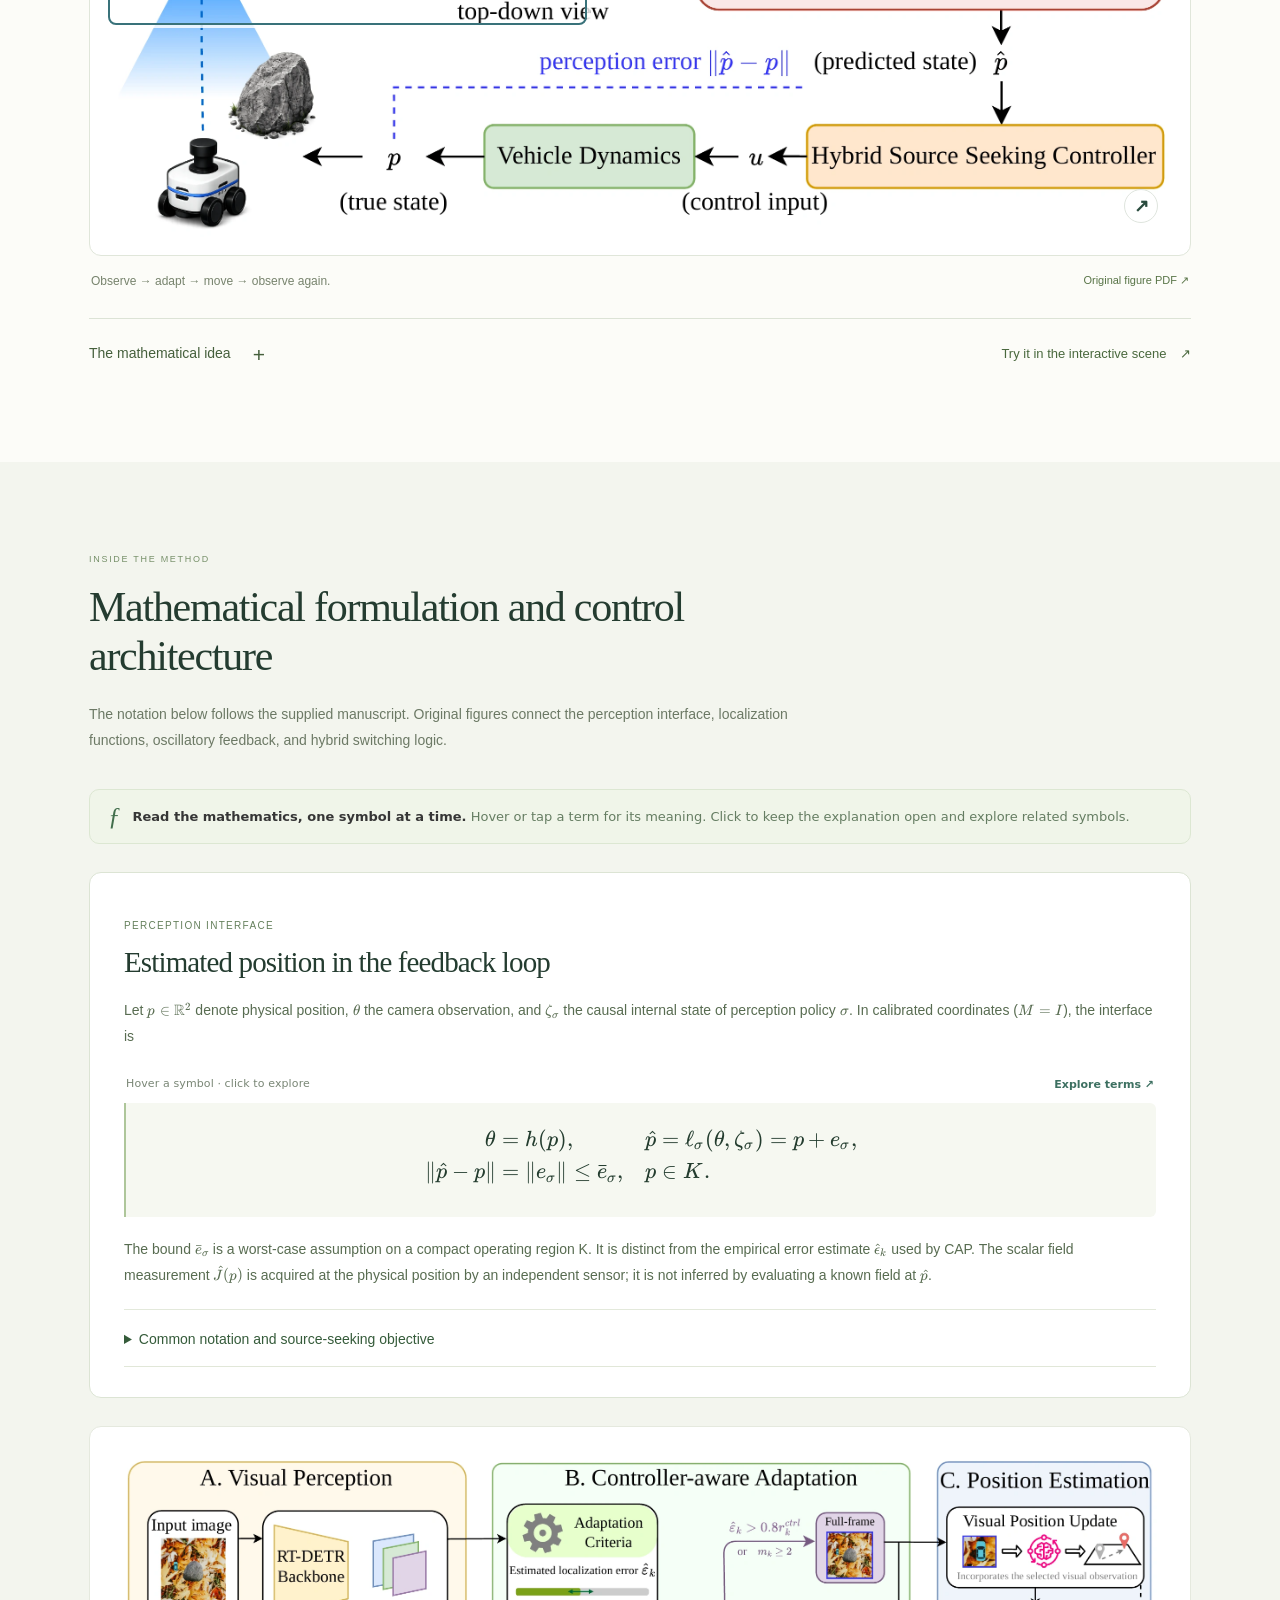
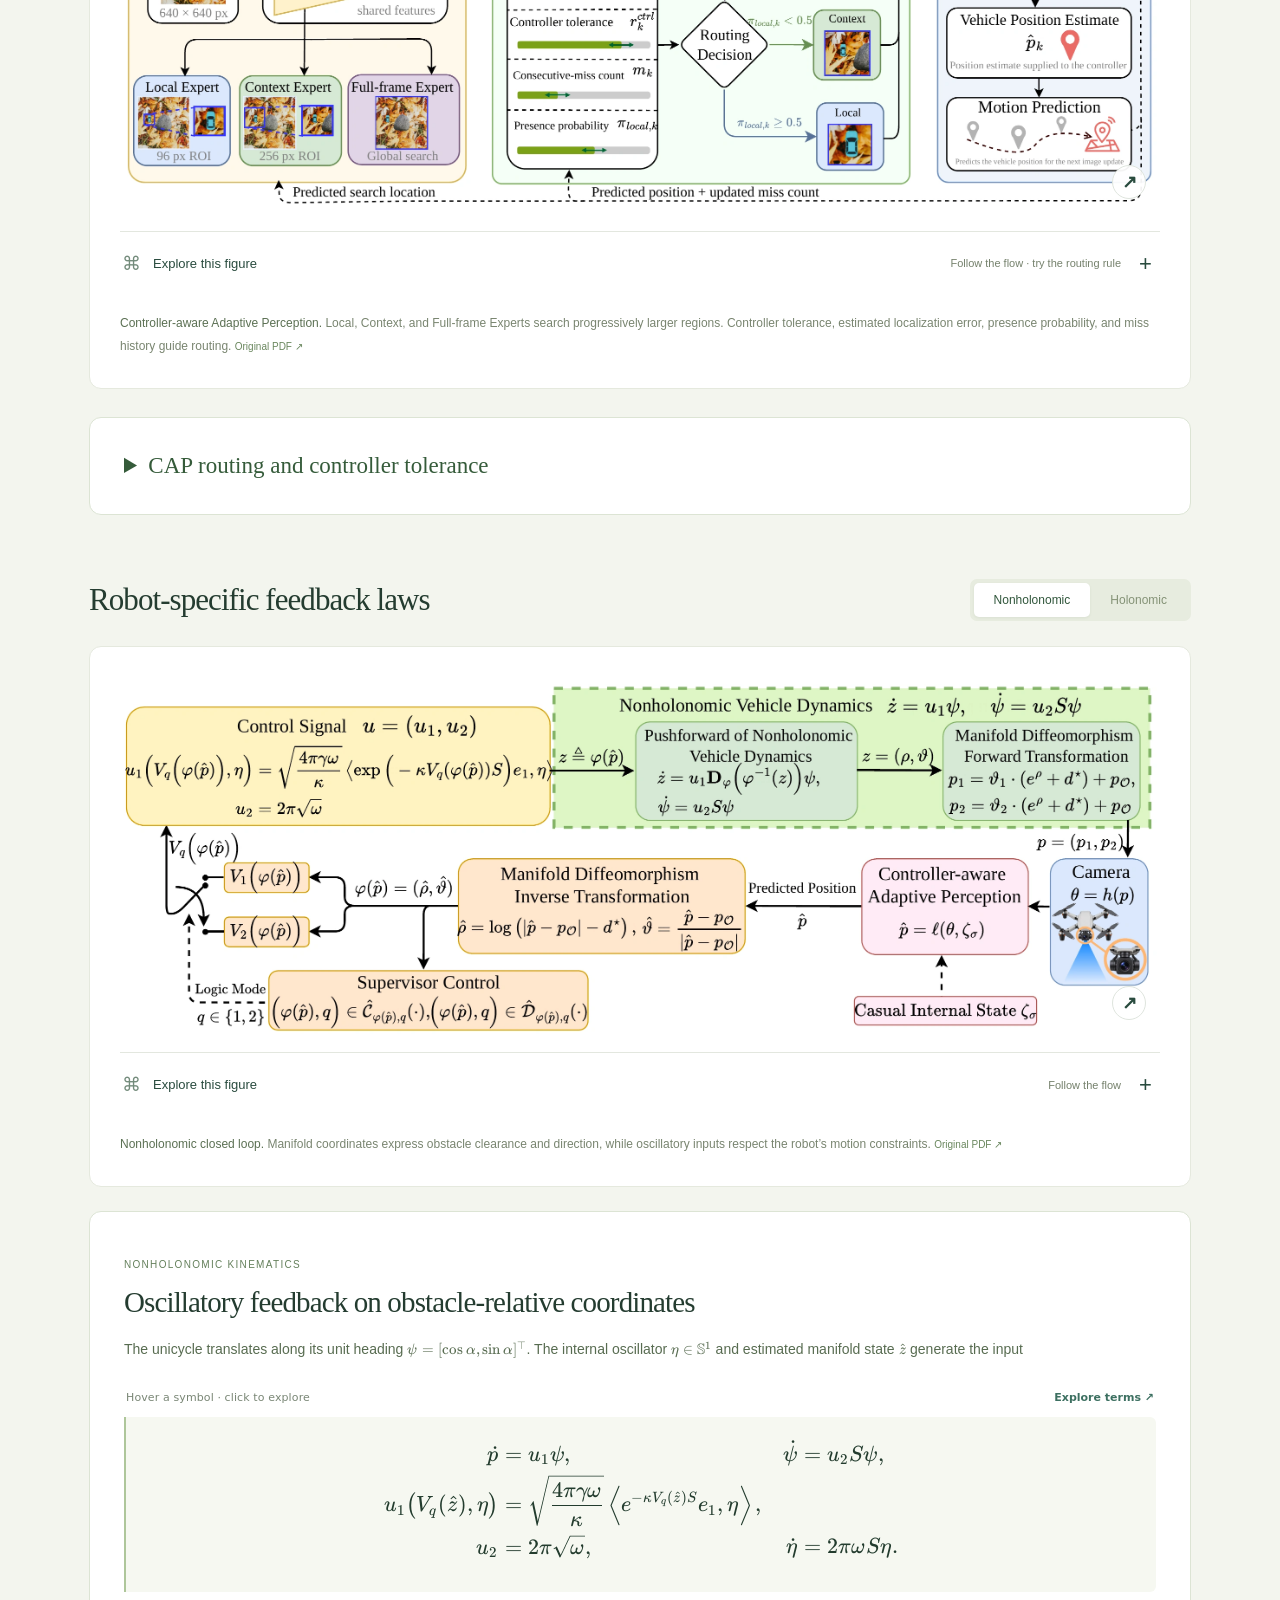
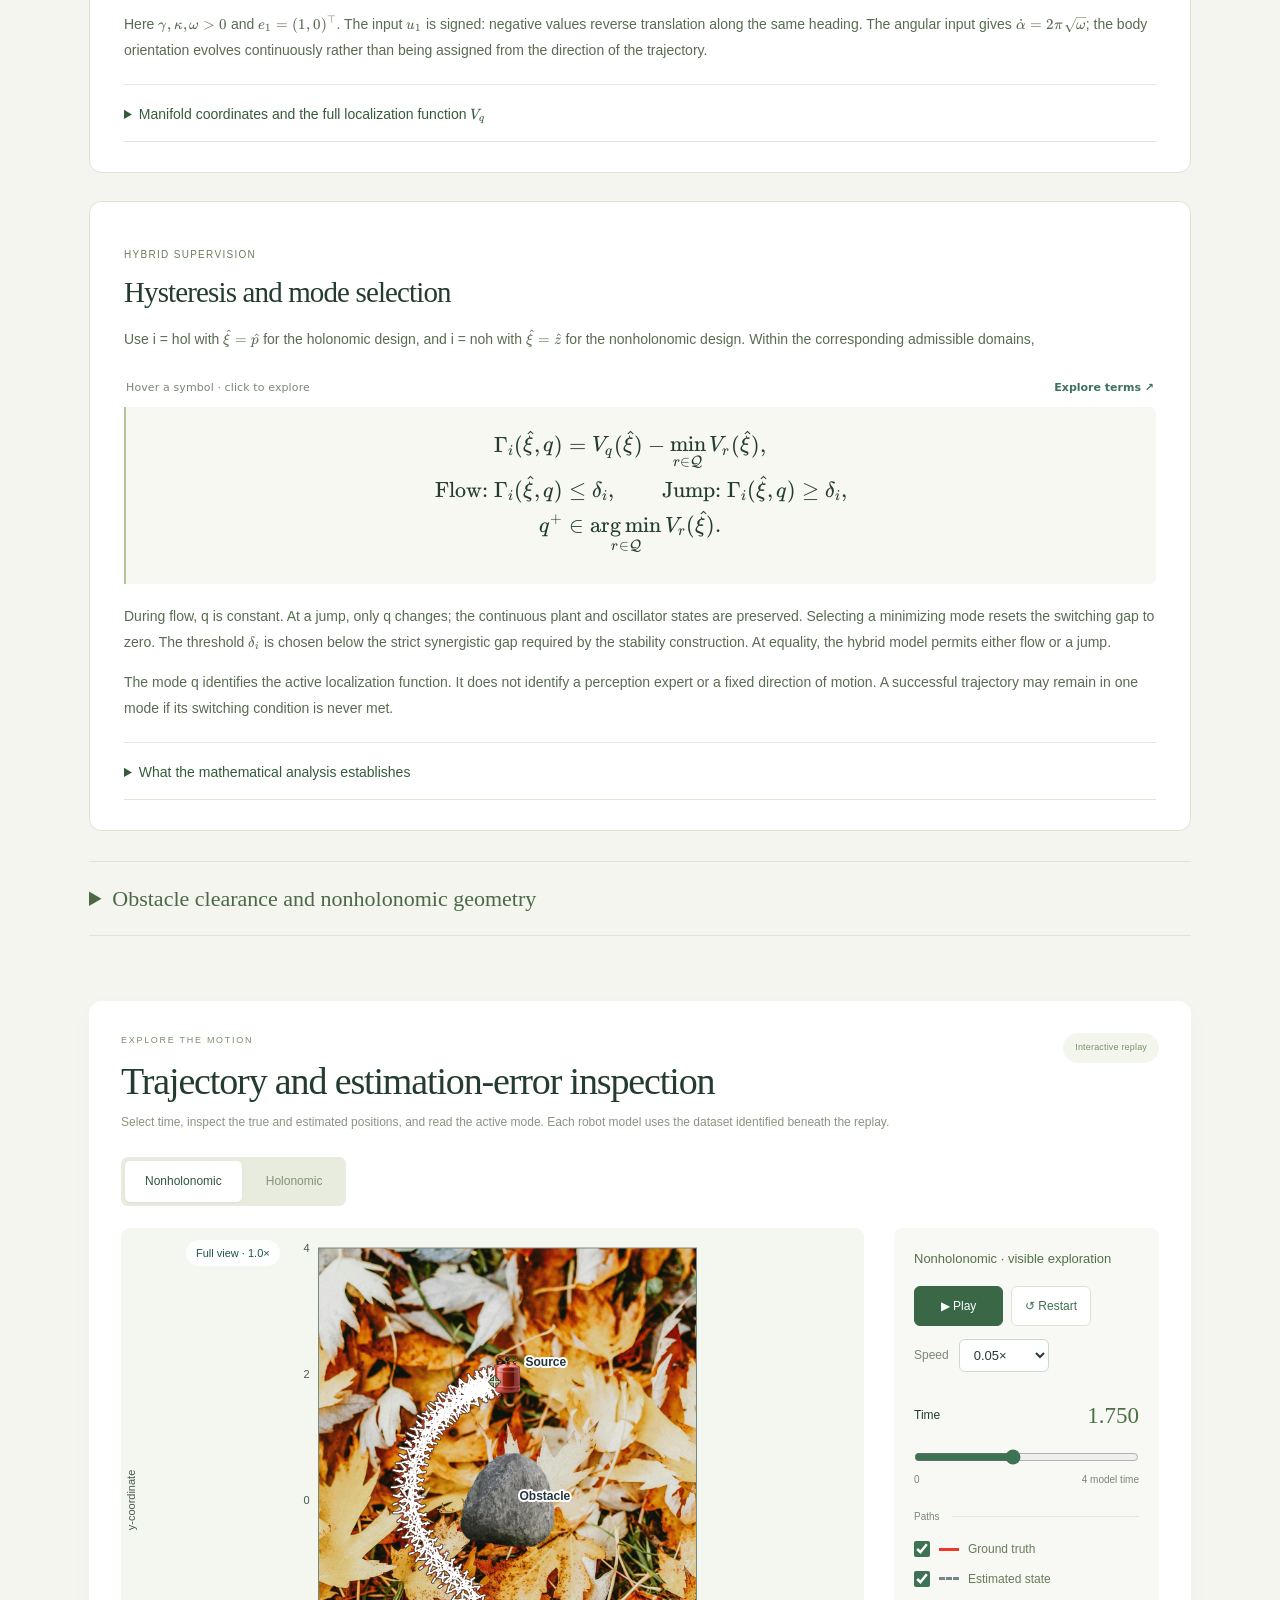
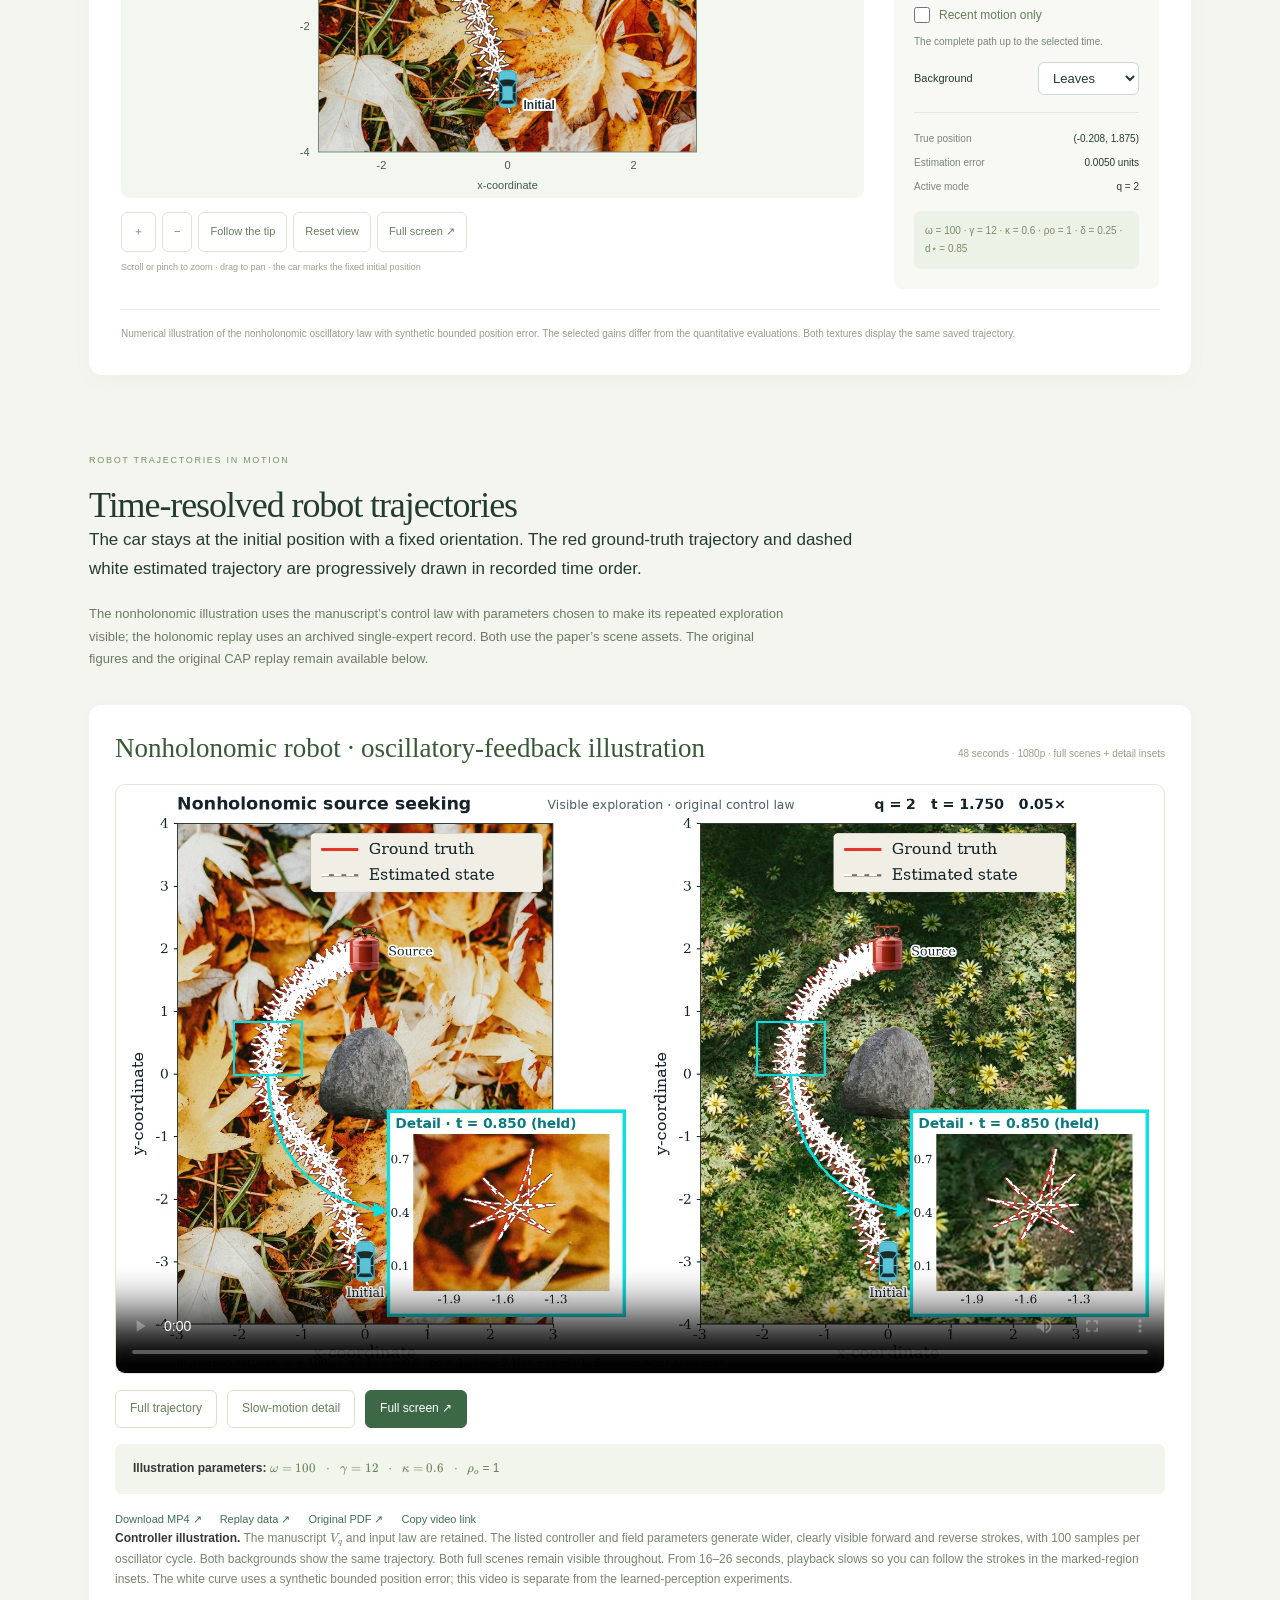
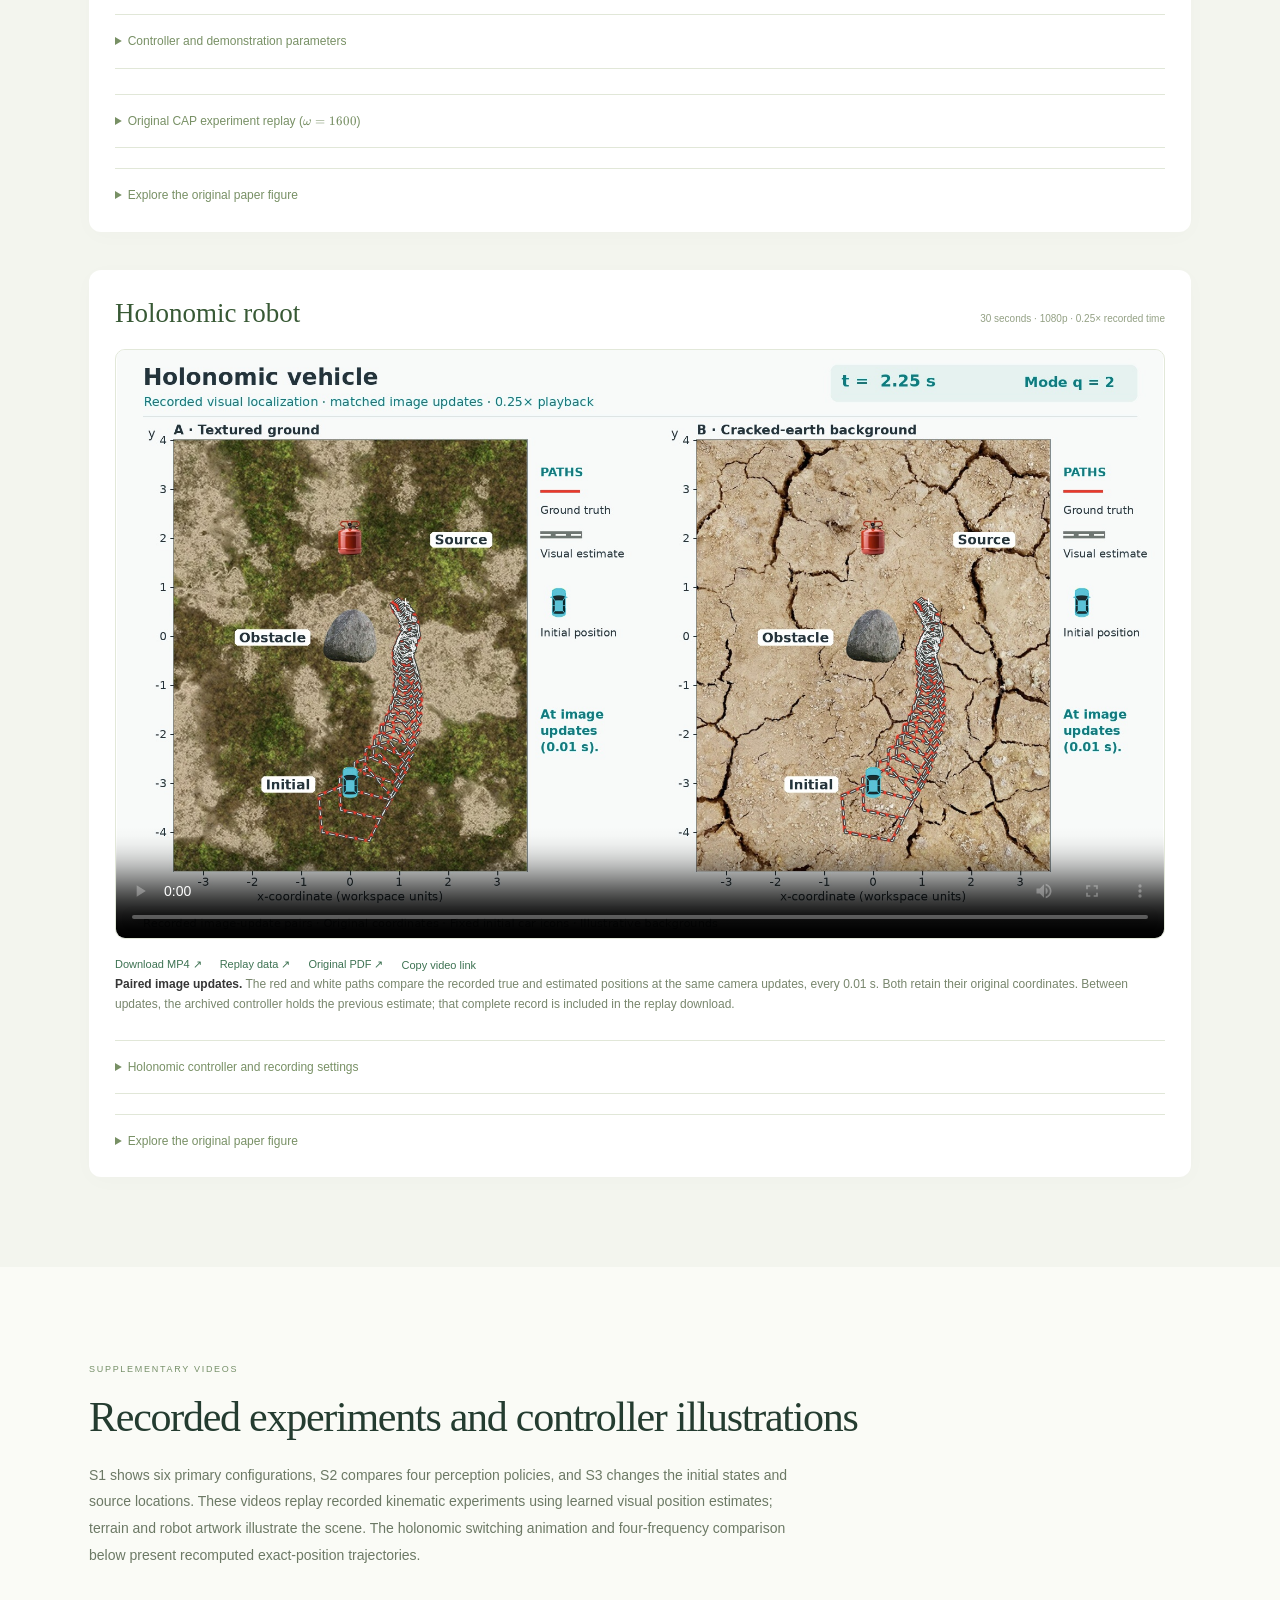
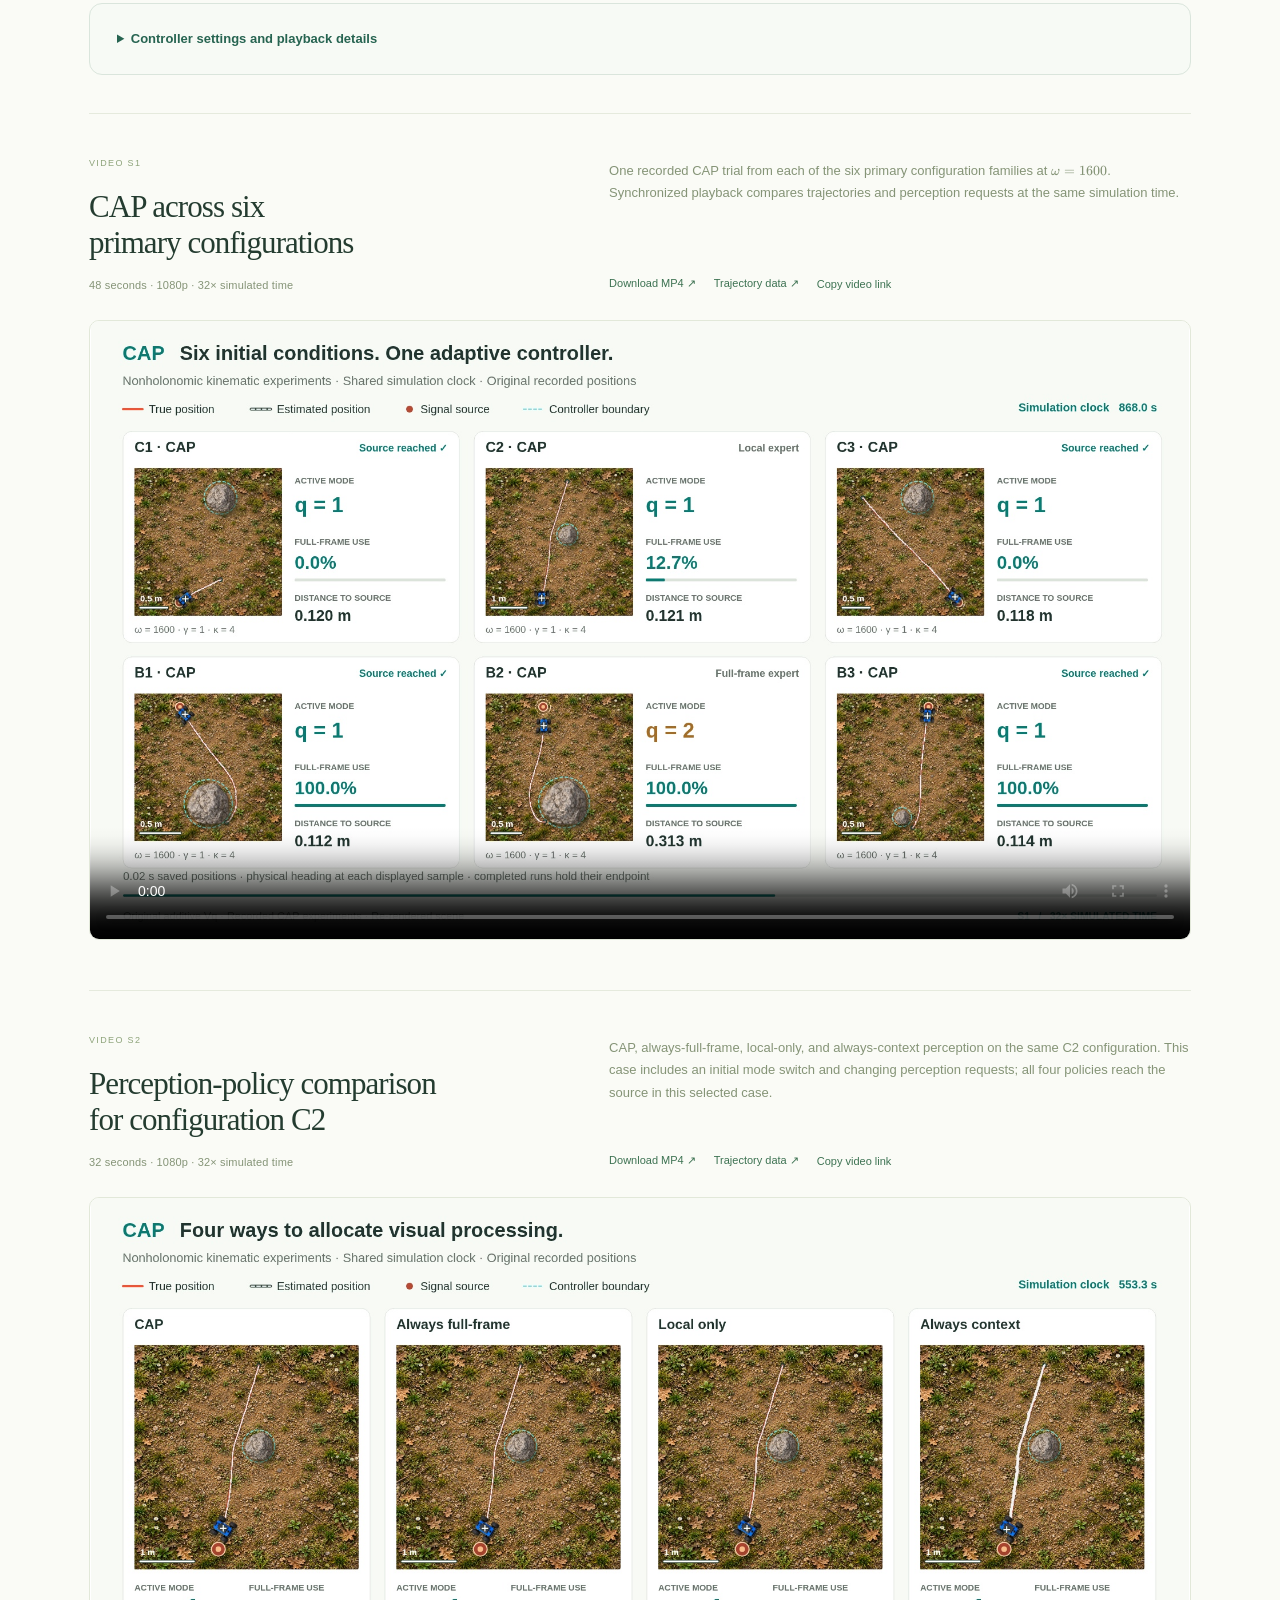
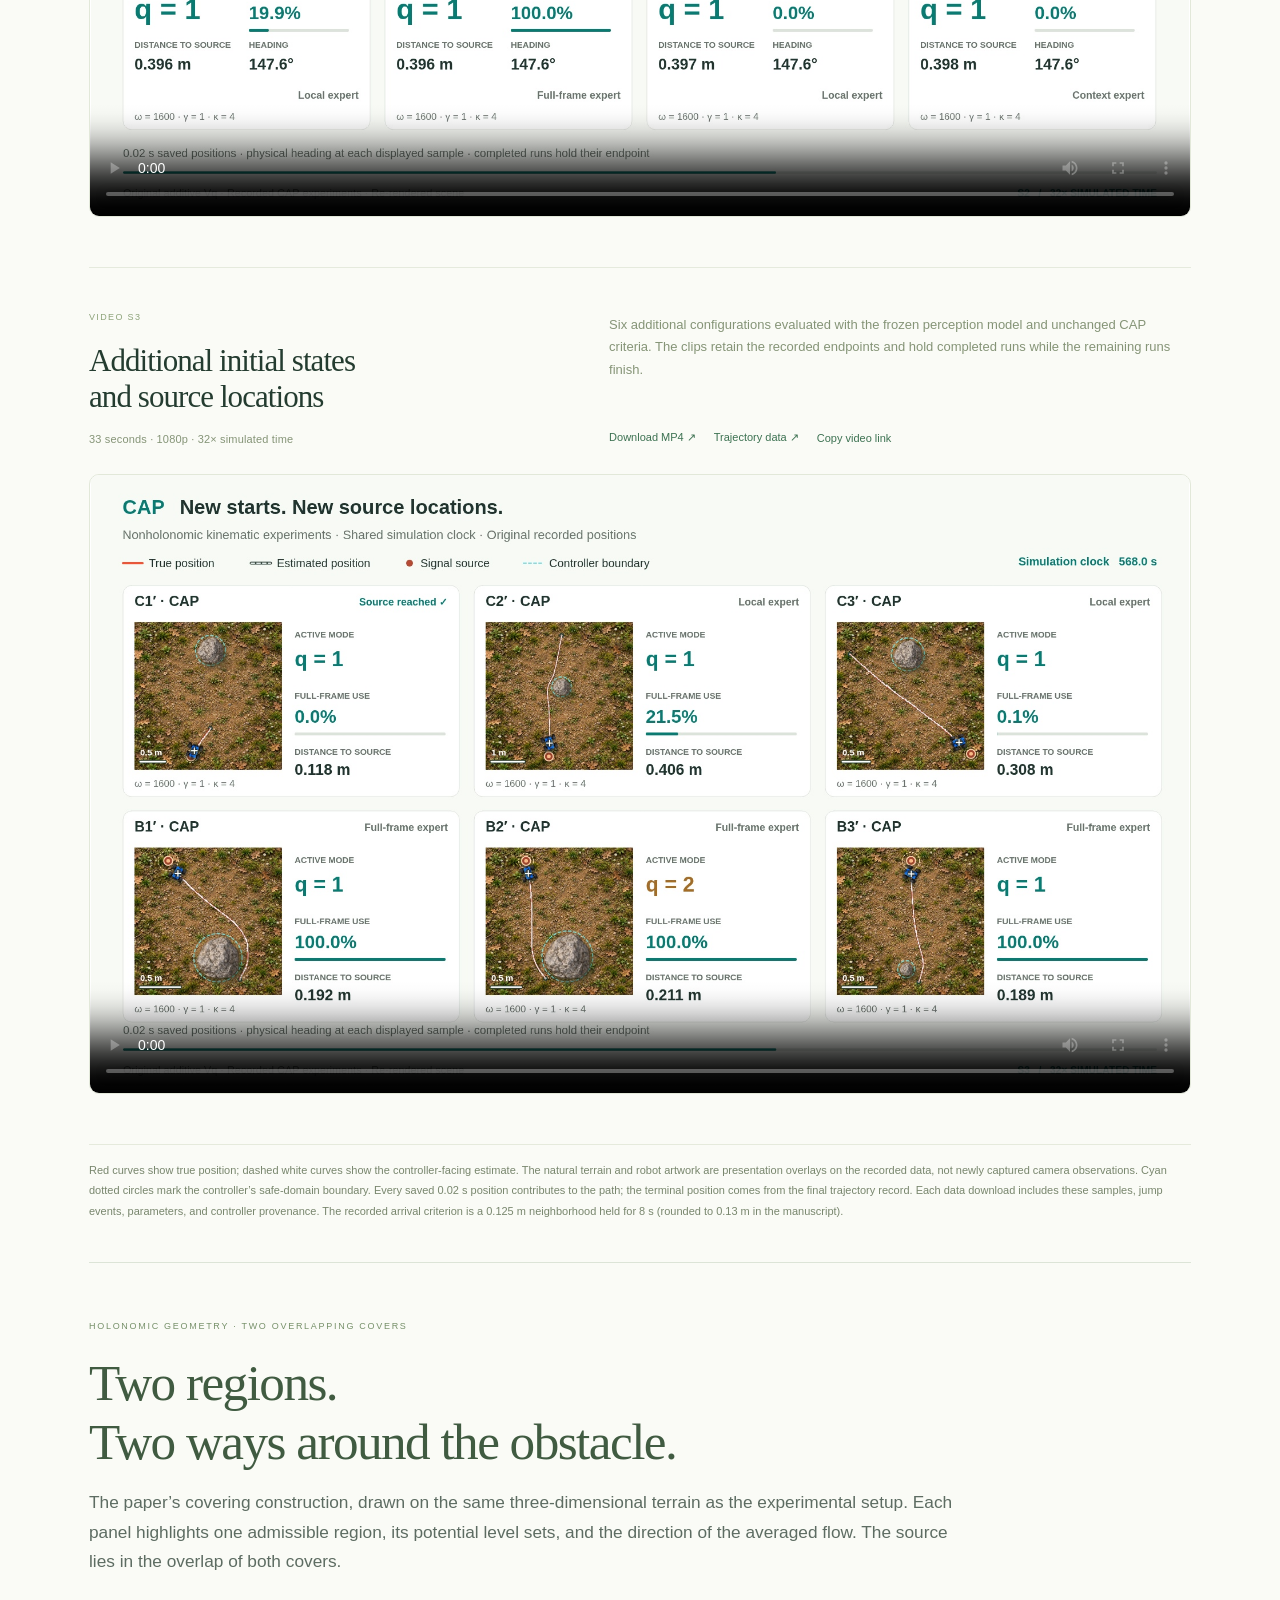
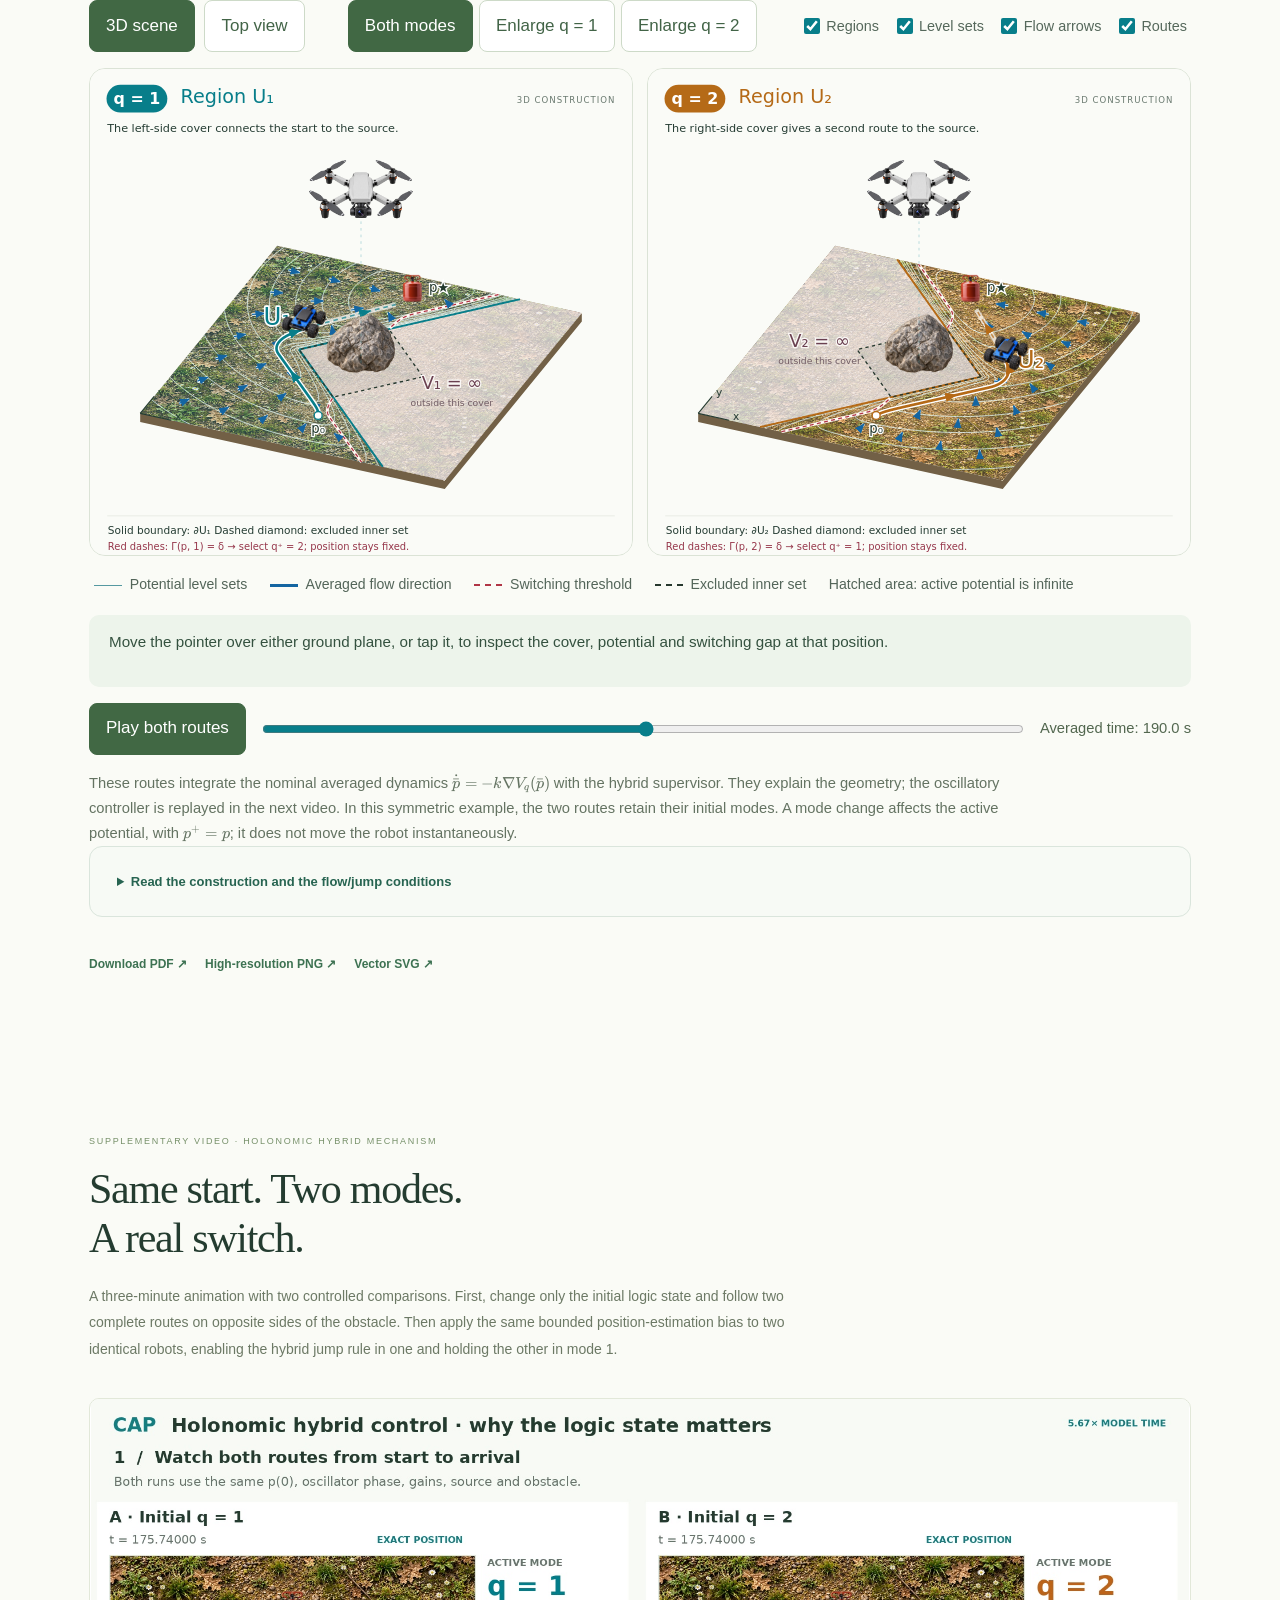
==== commit 7efeeab5: "Make the overview concise with an interactive three-step framework" ====
--- a/index.html
+++ b/index.html
@@ -27,8 +27,10 @@
   <link rel="stylesheet" href="static/css/explore.css?v=1">
   <script src="static/js/explore.js?v=4" defer></script>
   <link rel="stylesheet" href="static/css/figure-guides.css?v=2">
-  <script src="static/js/figure-guides.js?v=5" defer></script>
+  <script src="static/js/figure-guides.js?v=6" defer></script>
   <link rel="stylesheet" href="static/css/presentation.css?v=1">
+  <link rel="stylesheet" href="static/css/overview.css?v=1">
+  <script src="static/js/overview.js?v=1" defer></script>
   <link rel="stylesheet" href="static/css/mathematics.css?v=3">
   <link rel="stylesheet" href="static/css/scene-lab.css?v=19">
   <script src="static/js/scene-lab.js?v=25" defer></script>
@@ -170,23 +172,32 @@
 
 
 <section class="section-wrap overview" id="overview" aria-labelledby="overview-title">
-  <div class="section-heading"><p class="eyebrow">OVERVIEW</p><h2 id="overview-title">Perception-aware hybrid source-seeking</h2></div>
-  <div class="columns is-variable is-7">
-    <div class="column is-7 content intro-copy">
+  <div class="overview-intro">
+    <div><p class="eyebrow">THE IDEA, AT A GLANCE</p><h2 id="overview-title">Find the source.<br><em>Navigate around the obstacle.</em></h2></div>
+    <p class="overview-lead">A robot follows local signal measurements toward an unknown source, using camera-based position estimates to guide its motion.</p>
+  </div>
+  <div class="overview-loop">
+    <div class="overview-loop-heading"><span>ONE CONTINUOUS FEEDBACK LOOP</span><span class="overview-click-hint">Select a step to follow the diagram <span aria-hidden="true">↓</span></span></div>
+    <div class="overview-steps" role="group" aria-label="Explore the three steps of the feedback loop">
+      <button type="button" class="overview-step" data-overview-step="0" aria-pressed="true" aria-controls="overview-explanation"><span class="overview-step-number">01</span><span><strong>Observe</strong><span>Locate the robot. Measure the signal.</span></span><span class="overview-step-arrow" aria-hidden="true">→</span></button>
+      <button type="button" class="overview-step" data-overview-step="1" aria-pressed="false" aria-controls="overview-explanation"><span class="overview-step-number">02</span><span><strong>Adapt perception</strong><span>Widen the visual search when needed.</span></span><span class="overview-step-arrow" aria-hidden="true">→</span></button>
+      <button type="button" class="overview-step" data-overview-step="2" aria-pressed="false" aria-controls="overview-explanation"><span class="overview-step-number">03</span><span><strong>Move toward the source</strong><span>Explore, switch modes, avoid the obstacle.</span></span><span class="overview-step-arrow" aria-hidden="true">↻</span></button>
+    </div>
+    <div class="overview-explanation" id="overview-explanation" aria-live="polite" aria-atomic="true"><span class="overview-active-label">01 / OBSERVE</span><p>A camera image supports position estimation. A separate sensor measures the scalar signal at the robot’s current position.</p></div>
+    <figure class="paper-figure framework-figure">
+      <button class="figure-open" data-figure-title="Closed-loop perception–control framework" aria-label="Enlarge the perception and control framework"><img src="static/paper/framework.webp" width="2400" height="885" loading="lazy" alt="Feedback loop: camera observations enter CAP, CAP estimates the robot position, and the hybrid controller drives the robot. The next observation closes the loop."></button>
+      <figcaption><span>Observe → adapt → move → observe again.</span><a href="static/paper/framework.pdf" target="_blank" rel="noopener">Original figure PDF ↗</a></figcaption>
+    </figure>
+  </div>
+  <div class="overview-footer">
+    <details class="overview-theory"><summary>The mathematical idea <span aria-hidden="true">+</span></summary><div class="overview-theory-copy">
       <p>The objective is to steer the robot toward the maximizer set <span class="math-inline" data-tex="\mathcal A_J"><span class="katex"><span class="katex-mathml"><math xmlns="http://www.w3.org/1998/Math/MathML"><semantics><mrow><msub><mi mathvariant="script">A</mi><mi>J</mi></msub></mrow><annotation encoding="application/x-tex">\mathcal A_J</annotation></semantics></math></span><span class="katex-html" aria-hidden="true"><span class="base"><span class="strut" style="height:0.8333em;vertical-align:-0.15em;"></span><span class="mord"><span class="mord mathcal">A</span><span class="msupsub"><span class="vlist-t vlist-t2"><span class="vlist-r"><span class="vlist" style="height:0.3283em;"><span style="top:-2.55em;margin-left:0em;margin-right:0.05em;"><span class="pstrut" style="height:2.7em;"></span><span class="sizing reset-size6 size3 mtight"><span class="mord mathnormal mtight" style="margin-right:0.09618em;">J</span></span></span></span><span class="vlist-s">​</span></span><span class="vlist-r"><span class="vlist" style="height:0.15em;"><span></span></span></span></span></span></span></span></span></span></span> of an unknown scalar field J while maintaining the admissible obstacle-free region. The controller uses online field measurements at the physical robot position and a calibrated position estimate supplied by learned visual perception; it does not require a field model or gradient measurements.</p>
       <p><strong>Controller-aware Adaptive Perception (CAP)</strong> adjusts visual processing according to the localization accuracy needed along the trajectory. A local expert is evaluated first. The controller’s tolerance, presence probability, and miss history determine whether to invoke a context or full-frame expert.</p>
       <p>The holonomic design uses a periodic exploration signal and obstacle-aware covering regions. The nonholonomic design uses obstacle-relative manifold coordinates and oscillatory inputs whose averaged effect is characterized by Lie brackets. Hysteretic switching selects among mode-dependent localization functions. The manuscript establishes practical stability and obstacle clearance under its stated assumptions and parameter-selection conditions.</p>
-    </div>
-    <div class="column is-5 process" aria-label="Perception and control sequence">
-      <div><span>01</span><p><strong>Observe</strong>Camera image and scalar source measurement</p></div>
-      <div><span>02</span><p><strong>Adapt</strong>Local, context, or full-frame visual processing</p></div>
-      <div><span>03</span><p><strong>Control</strong>Oscillatory source seeking with hybrid mode selection</p></div>
-    </div>
-  </div>
-  <figure class="paper-figure framework-figure">
-    <button class="figure-open" data-figure-title="Closed-loop perception–control framework" aria-label="Enlarge the perception and control framework"><img src="static/paper/framework.webp" width="2400" height="885" loading="lazy" alt="Camera observations pass through Controller-aware Adaptive Perception to the hybrid source-seeking controller, robot dynamics, and back to observations."></button>
-    <figcaption><strong>The perception–control loop.</strong> CAP supplies position estimates to the hybrid source-seeking controller. <a href="static/paper/framework.pdf" target="_blank" rel="noopener">Original PDF ↗</a></figcaption>
-  </figure>
+      <a href="#mathematical-formulation">Explore the equations and assumptions →</a>
+    </div></details>
+    <a class="overview-try" href="#experimental-setup">Try it in the interactive scene <span aria-hidden="true">↗</span></a>
+  </div>
 </section>
 
 <section class="paper-method-section" id="paper-figures" aria-labelledby="figures-title"><div class="section-wrap">
--- a/static/css/overview.css
+++ b/static/css/overview.css
@@ -0,0 +1,48 @@
+/* A short visual introduction; the formal description remains available on demand. */
+#overview{padding-top:76px;padding-bottom:76px;--overview-accent:#39727a;--overview-tint:#eff6f5}
+#overview[data-step="1"]{--overview-accent:#4b7043;--overview-tint:#f0f5eb}
+#overview[data-step="2"]{--overview-accent:#a26646;--overview-tint:#faf3ed}
+.overview-intro{display:grid;grid-template-columns:1.5fr 1fr;align-items:end;gap:55px;margin-bottom:38px}
+.overview-intro .eyebrow{margin-bottom:18px;color:#6b7d63}
+#overview-title{font-size:43px;line-height:1.18;letter-spacing:-.035em;color:#294731;margin:0}
+#overview-title em{font-style:normal;color:#758567}
+.overview-lead{font-size:16px;line-height:1.75;color:#586653;margin:0 0 3px;max-width:370px}
+.overview-loop{border-top:1px solid #dce3d6}
+.overview-loop-heading{display:flex;justify-content:space-between;gap:16px;padding:21px 0 18px;font-size:10px;letter-spacing:.12em;color:#6c7c61}
+.overview-loop-heading .overview-click-hint{letter-spacing:0;color:#697761;font-size:12px}
+.overview-click-hint>span{margin-left:8px}
+.overview-steps{display:grid;grid-template-columns:1fr 1fr 1.14fr;gap:0;border-bottom:1px solid #dce3d6}
+.overview-step{position:relative;display:flex;align-items:flex-start;gap:13px;width:100%;border:0;border-bottom:3px solid transparent;margin-bottom:-1px;padding:20px 15px 23px 12px;text-align:left;background:transparent;color:#294731;cursor:pointer;font-family:Arial,sans-serif;transition:background .2s,border-color .2s}
+.overview-step[aria-pressed=true]{background:var(--overview-tint);border-bottom-color:var(--overview-accent)}
+.overview-step:hover{background:#f0f4eb}
+.overview-step-number{display:grid;place-items:center;flex-shrink:0;width:27px;height:27px;margin-top:1px;border:1px solid #d4dfcd;border-radius:50%;font-size:10px;color:#65785b}
+.overview-step[aria-pressed=true] .overview-step-number{background:var(--overview-accent);border-color:var(--overview-accent);color:#fff}
+.overview-step strong{display:block;font-family:Georgia,serif;font-size:24px;letter-spacing:-.025em;font-weight:400;line-height:1.25;color:#294731}
+.overview-step>span>span{display:block;font-size:12px;line-height:1.6;color:#697860;margin-top:9px}
+.overview-step-arrow{font-size:21px;line-height:1.3;margin-left:auto;padding-left:7px;color:#8b9b80}
+.overview-explanation{display:grid;grid-template-columns:180px minmax(0,1fr);align-items:center;gap:24px;min-height:97px;padding:21px 12px}
+.overview-active-label{font-size:10px;letter-spacing:.08em;line-height:1.8;color:var(--overview-accent);font-weight:600}
+.overview-explanation>p{font-size:14px;line-height:1.75;color:#596752;max-width:785px;margin:0}
+#overview .framework-figure{margin:0;padding:0;border:0}
+#overview .figure-stage{padding:18px;border:1px solid #e0e6da;border-radius:12px;background:#fff}
+#overview .figure-hotspots{inset:18px}
+#overview .figure-selected-region{border-color:var(--overview-accent);background:transparent;box-shadow:0 0 0 3px #ffffffcc;border-width:2px;border-radius:8px}
+#overview.overview-ready .figure-hotspot{display:none}
+#overview .figure-guide[hidden]{display:none}
+#overview .framework-figure figcaption{display:flex;justify-content:space-between;gap:15px;margin-top:14px;padding:0 2px;color:#77836d;font-size:12px}
+#overview .framework-figure figcaption a{font-size:11px;color:#587447;white-space:nowrap}
+.overview-footer{display:flex;align-items:flex-start;gap:28px;border-top:1px solid #dce3d6;margin-top:25px;padding-top:3px}
+.overview-theory{flex:1;border:0;margin:0;padding:0;min-width:0}
+.overview-theory>summary{display:flex;align-items:center;gap:22px;list-style:none;padding:20px 0;font-size:14px;color:#455f3c;cursor:pointer;width:fit-content}
+.overview-theory>summary::-webkit-details-marker{display:none}
+.overview-theory>summary>span{font-size:21px;line-height:1;transition:transform .2s}
+.overview-theory[open]>summary>span{transform:rotate(45deg)}
+.overview-theory-copy{max-width:760px;padding-bottom:16px}
+.overview-theory-copy p{font-size:14px;line-height:1.85;color:#5b6c50;margin-bottom:15px}
+.overview-theory-copy strong{color:#34542e;font-weight:600}
+.overview-theory-copy>a{display:inline-block;font-size:13px;margin-top:4px;color:#3c6738}
+.overview-try{padding:21px 0;white-space:nowrap;font-size:13px;color:#49683d}
+.overview-try>span{margin-left:10px}
+@media(max-width:1000px){.overview-intro{gap:28px;grid-template-columns:1.4fr 1fr}#overview-title{font-size:36px}.overview-lead{font-size:14px}.overview-step{gap:8px;padding:17px 10px}.overview-step strong{font-size:21px}.overview-step-arrow{display:none}.overview-step>span>span{font-size:11px}}
+@media(max-width:650px){#overview{padding-top:48px;padding-bottom:48px}.overview-intro{display:block;margin-bottom:26px}#overview-title{font-size:33px;line-height:1.2}.overview-lead{font-size:14px;line-height:1.8;max-width:none;margin-top:19px}.overview-loop-heading{padding:18px 0 12px;display:block;font-size:9px}.overview-click-hint{display:block;margin-top:8px}.overview-steps{grid-template-columns:1fr}.overview-step{align-items:center;gap:14px;padding:13px 10px;border-bottom-width:0;border-left:3px solid transparent;margin:0}.overview-step[aria-pressed=true]{border-left-color:var(--overview-accent)}.overview-step strong{font-size:22px}.overview-step>span>span{font-size:12px;margin-top:3px}.overview-step-number{width:26px;height:26px}.overview-step-arrow{display:block;font-size:18px}.overview-explanation{grid-template-columns:1fr;gap:6px;padding:19px 2px;min-height:143px}.overview-active-label{font-size:9px}.overview-explanation>p{font-size:13px;line-height:1.75}#overview .figure-stage{padding:8px;border-radius:8px}#overview .figure-hotspots{inset:8px}#overview .figure-selected-region{border-width:1.5px;border-radius:4px}#overview .framework-figure figcaption{font-size:10px;gap:10px;line-height:1.7}#overview .framework-figure figcaption a{font-size:10px}.overview-footer{display:block;margin-top:20px;padding-top:0}.overview-theory>summary{font-size:13px;padding:17px 0}.overview-theory-copy p{font-size:13px}.overview-try{display:inline-block;font-size:12px;padding:7px 0 0}.overview-theory-copy>a{font-size:12px}}
+@media(prefers-reduced-motion:reduce){#overview *{transition:none!important}}
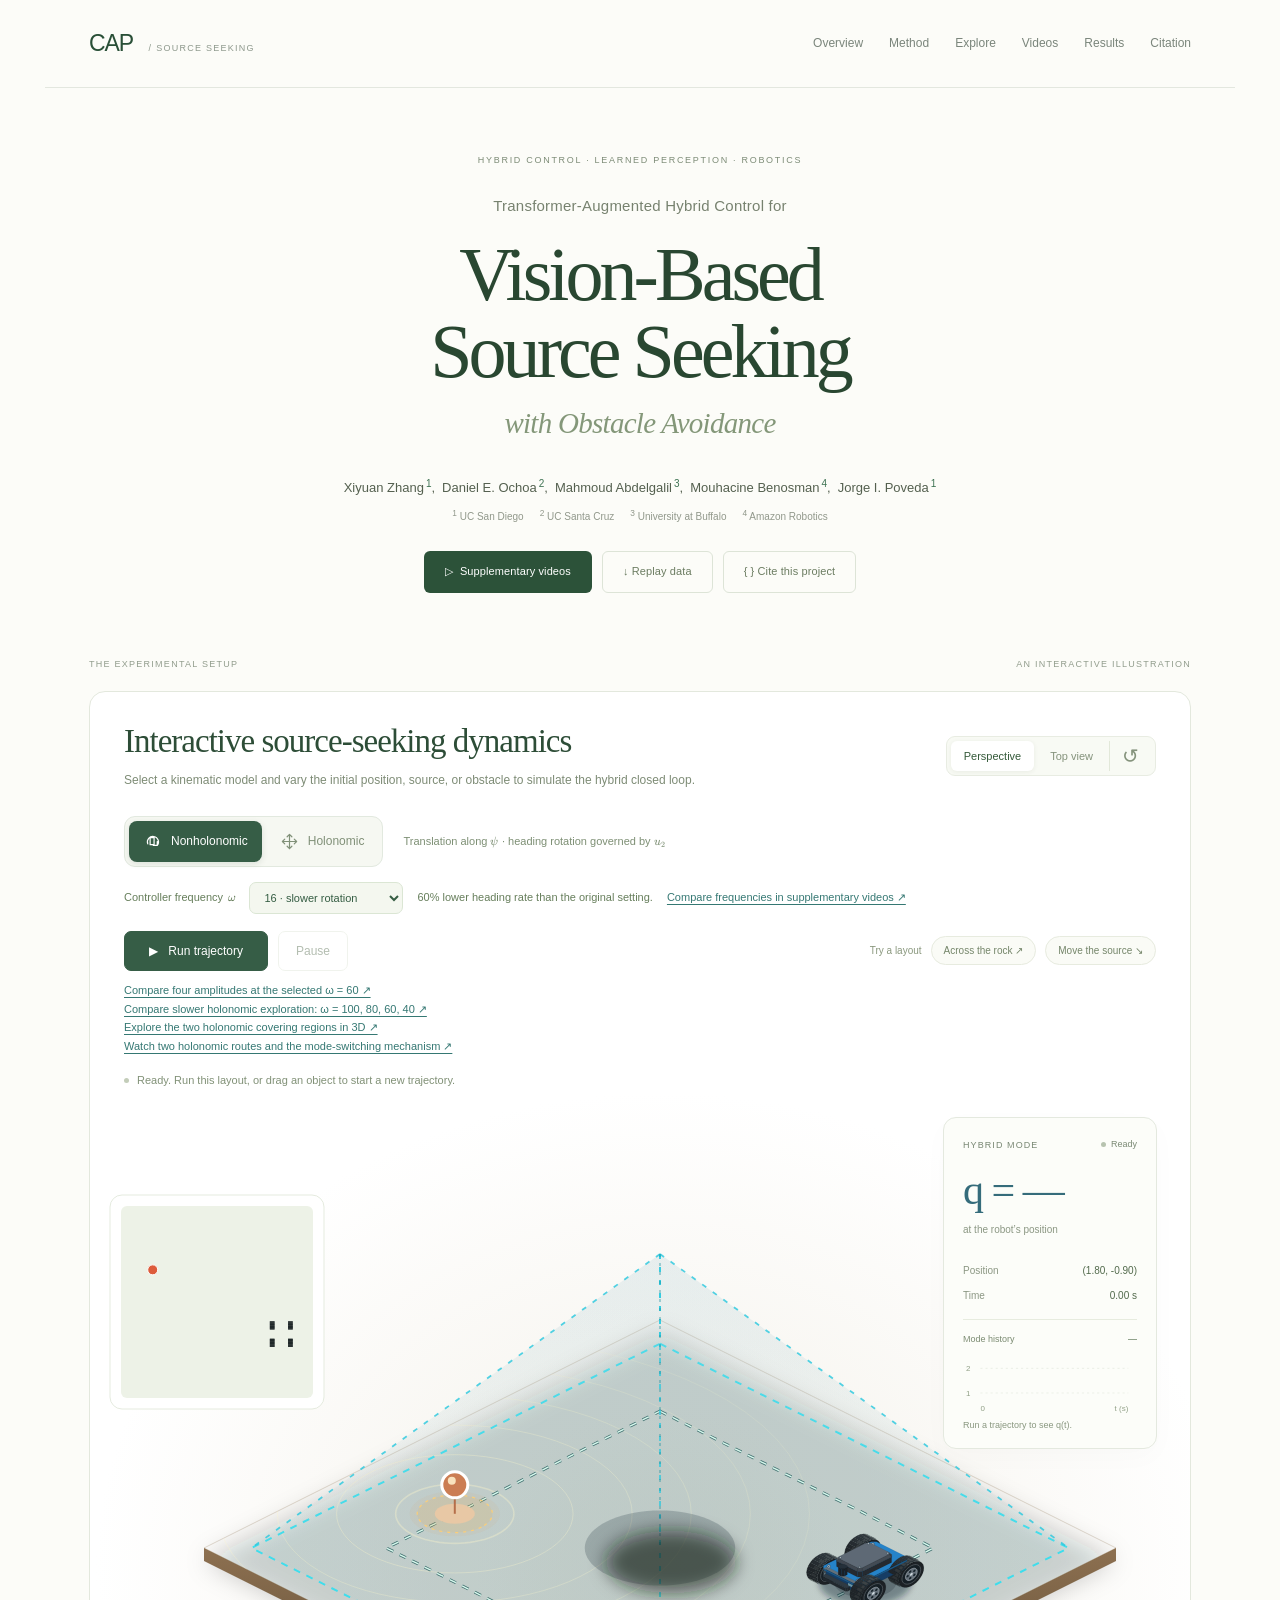
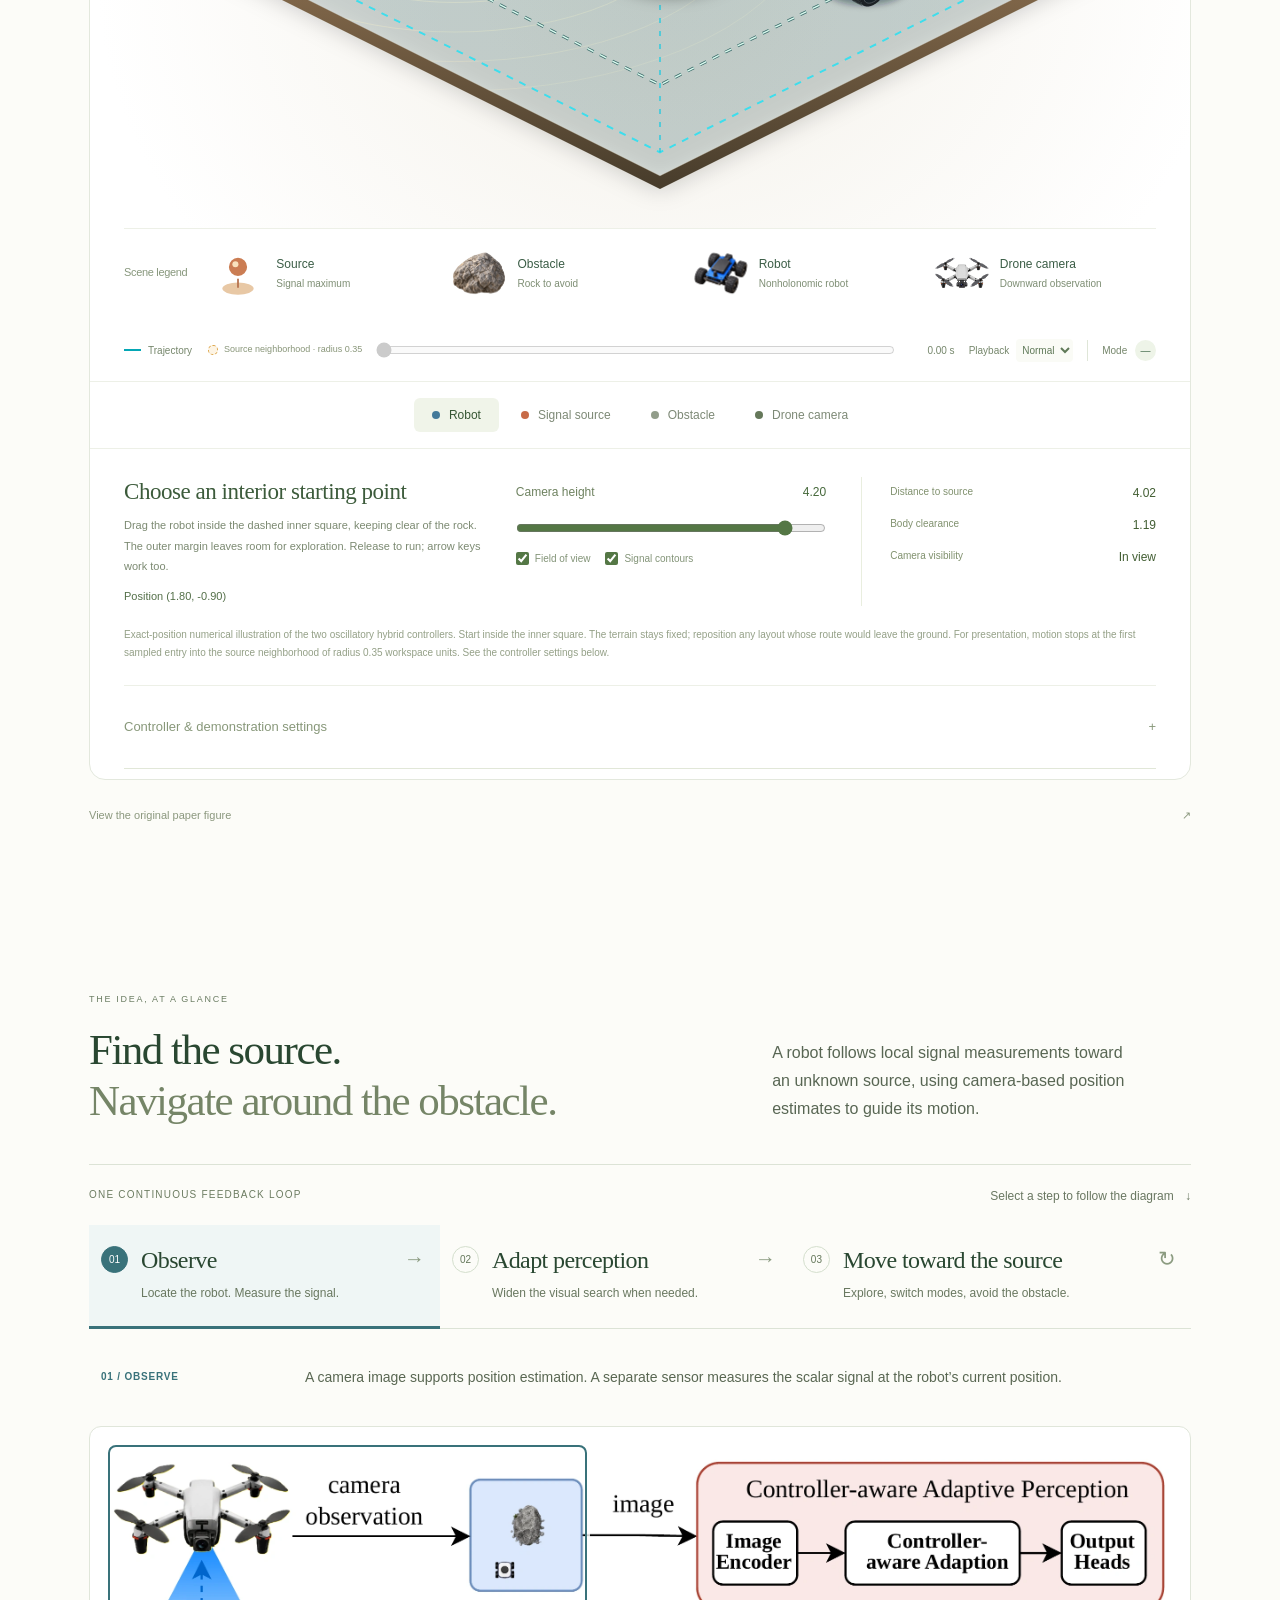
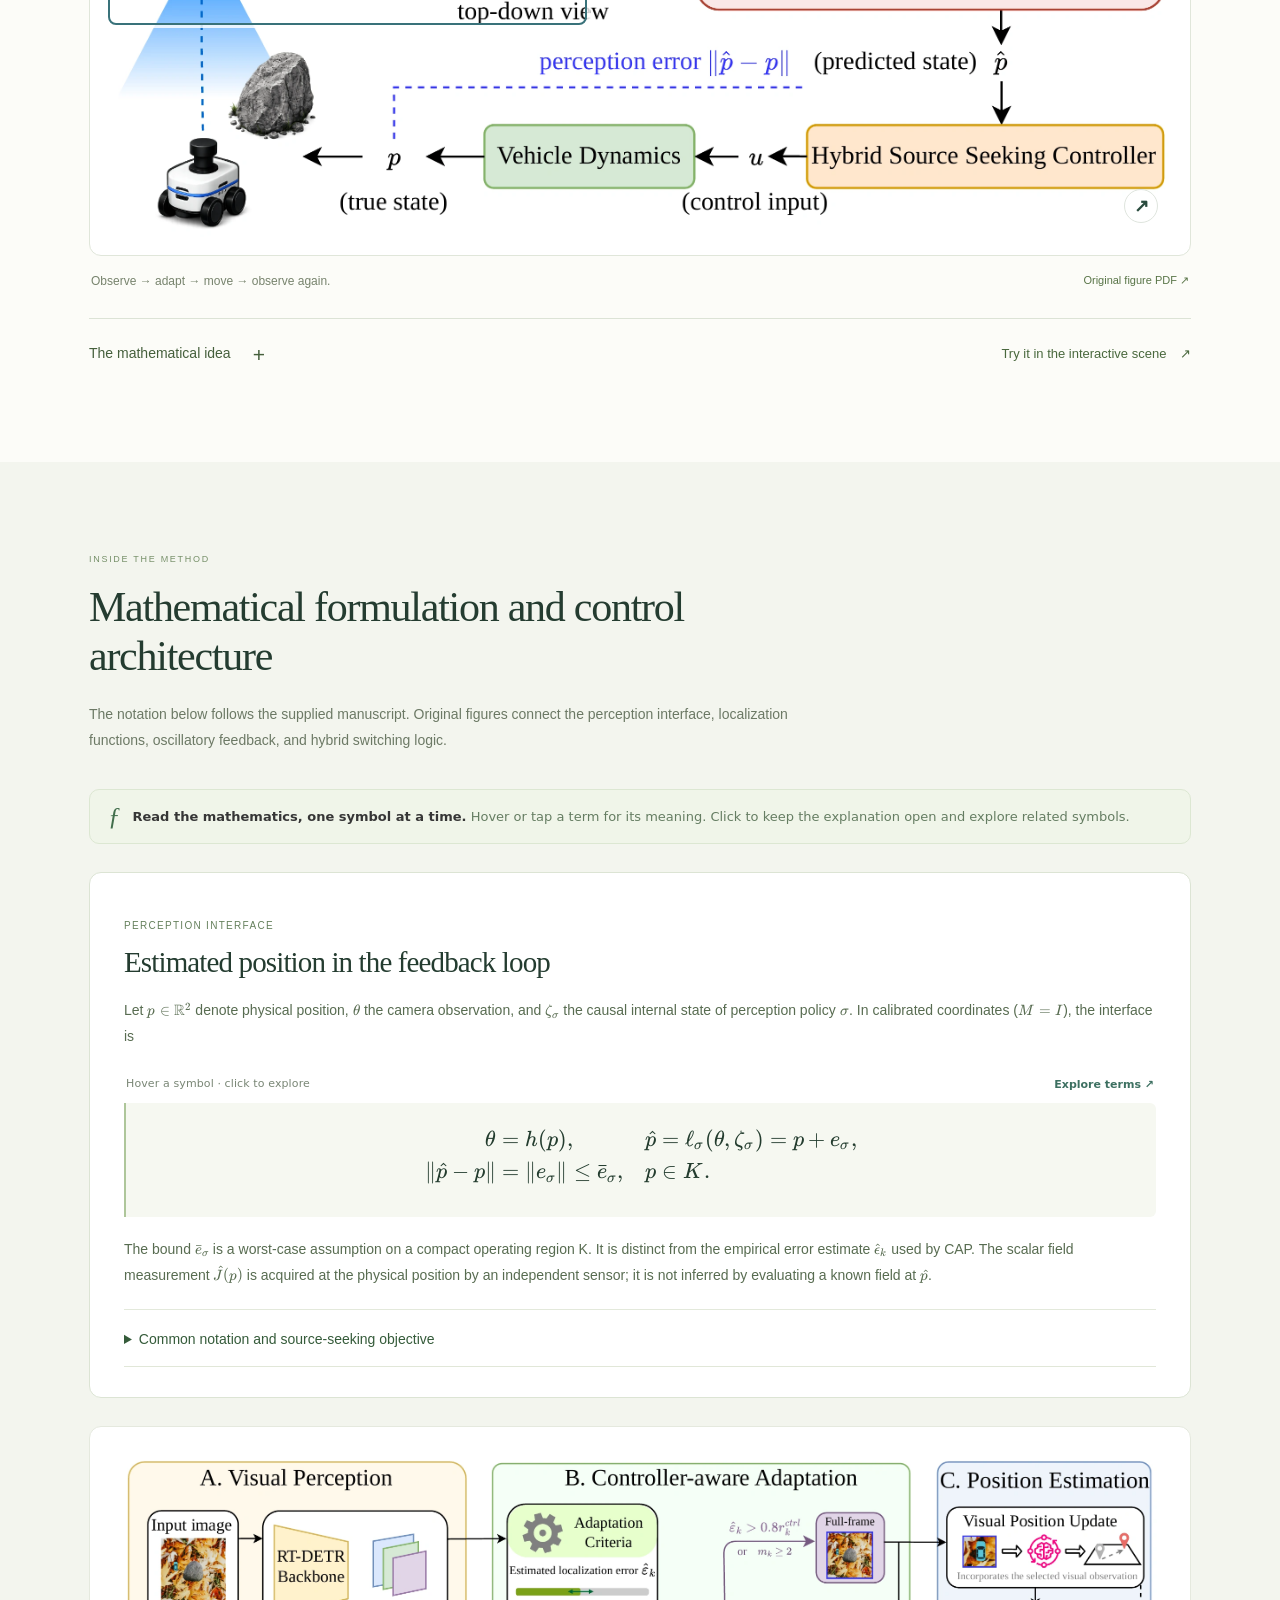
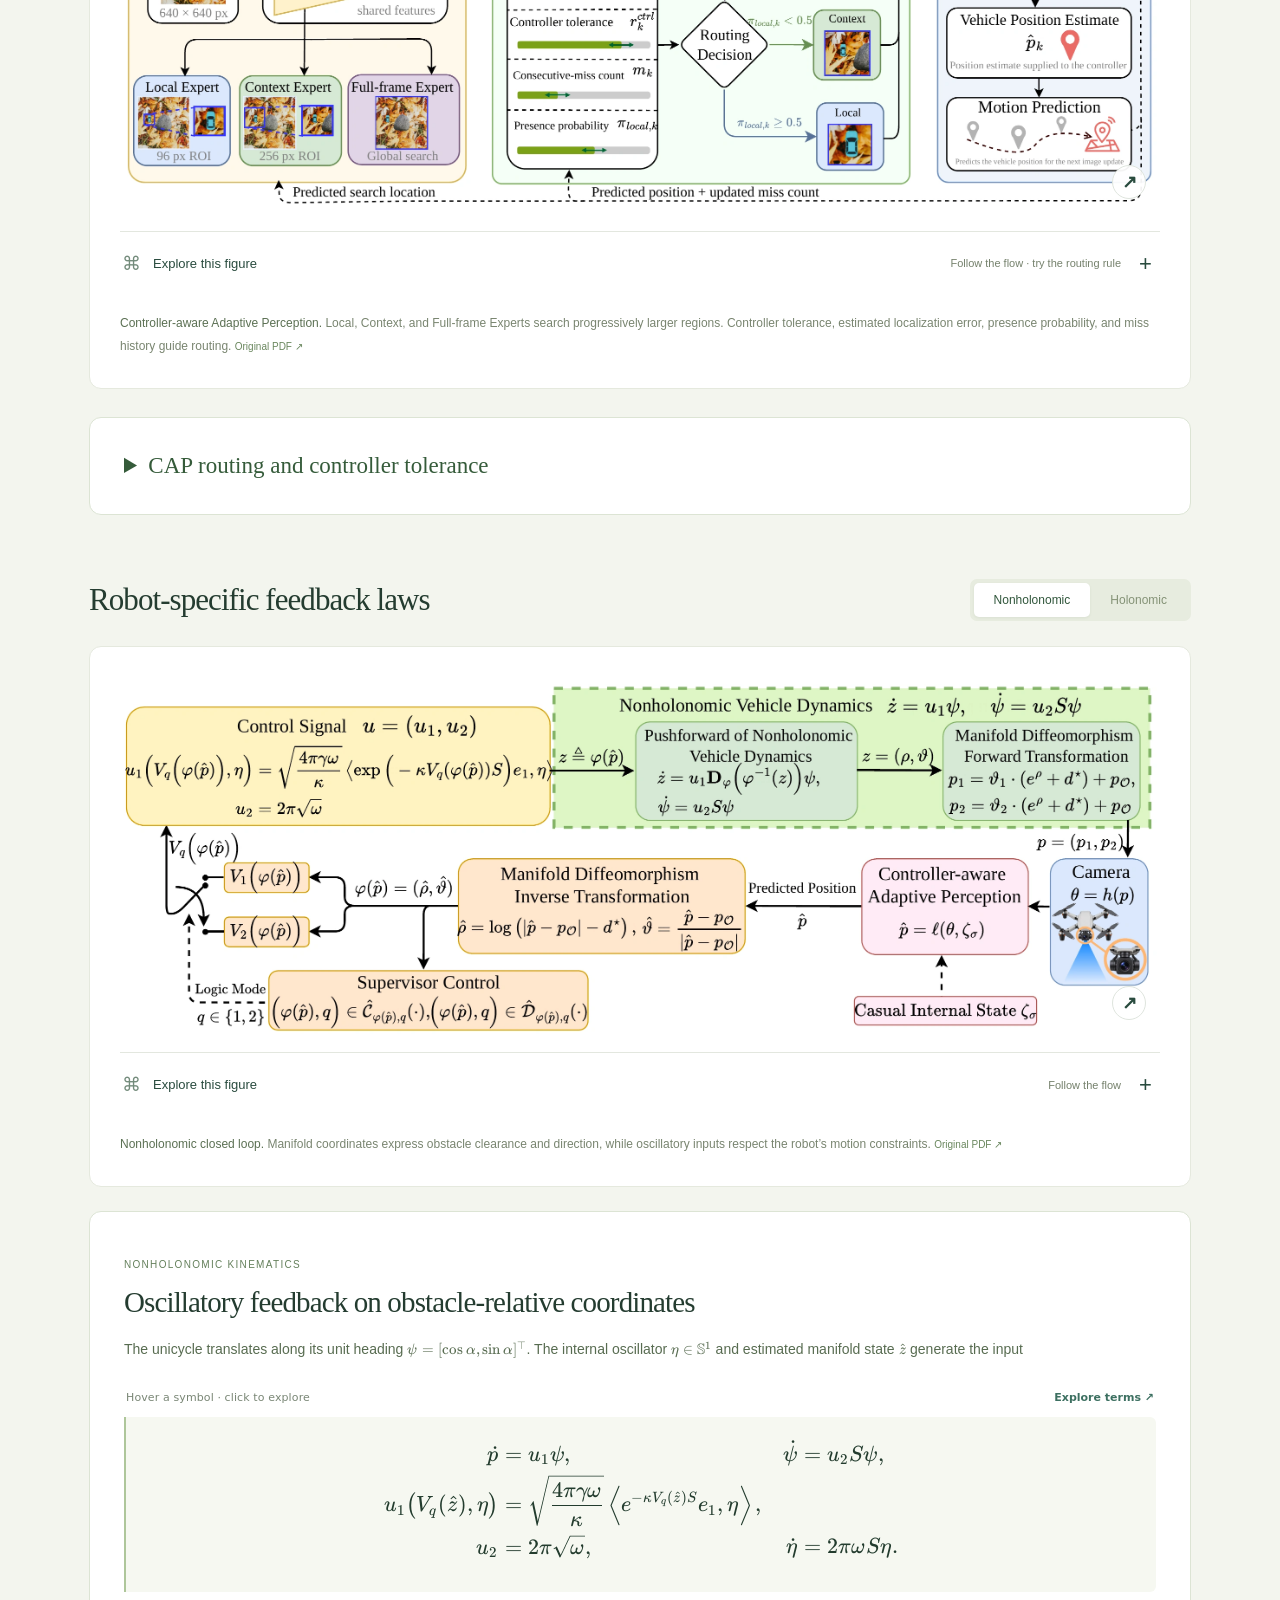
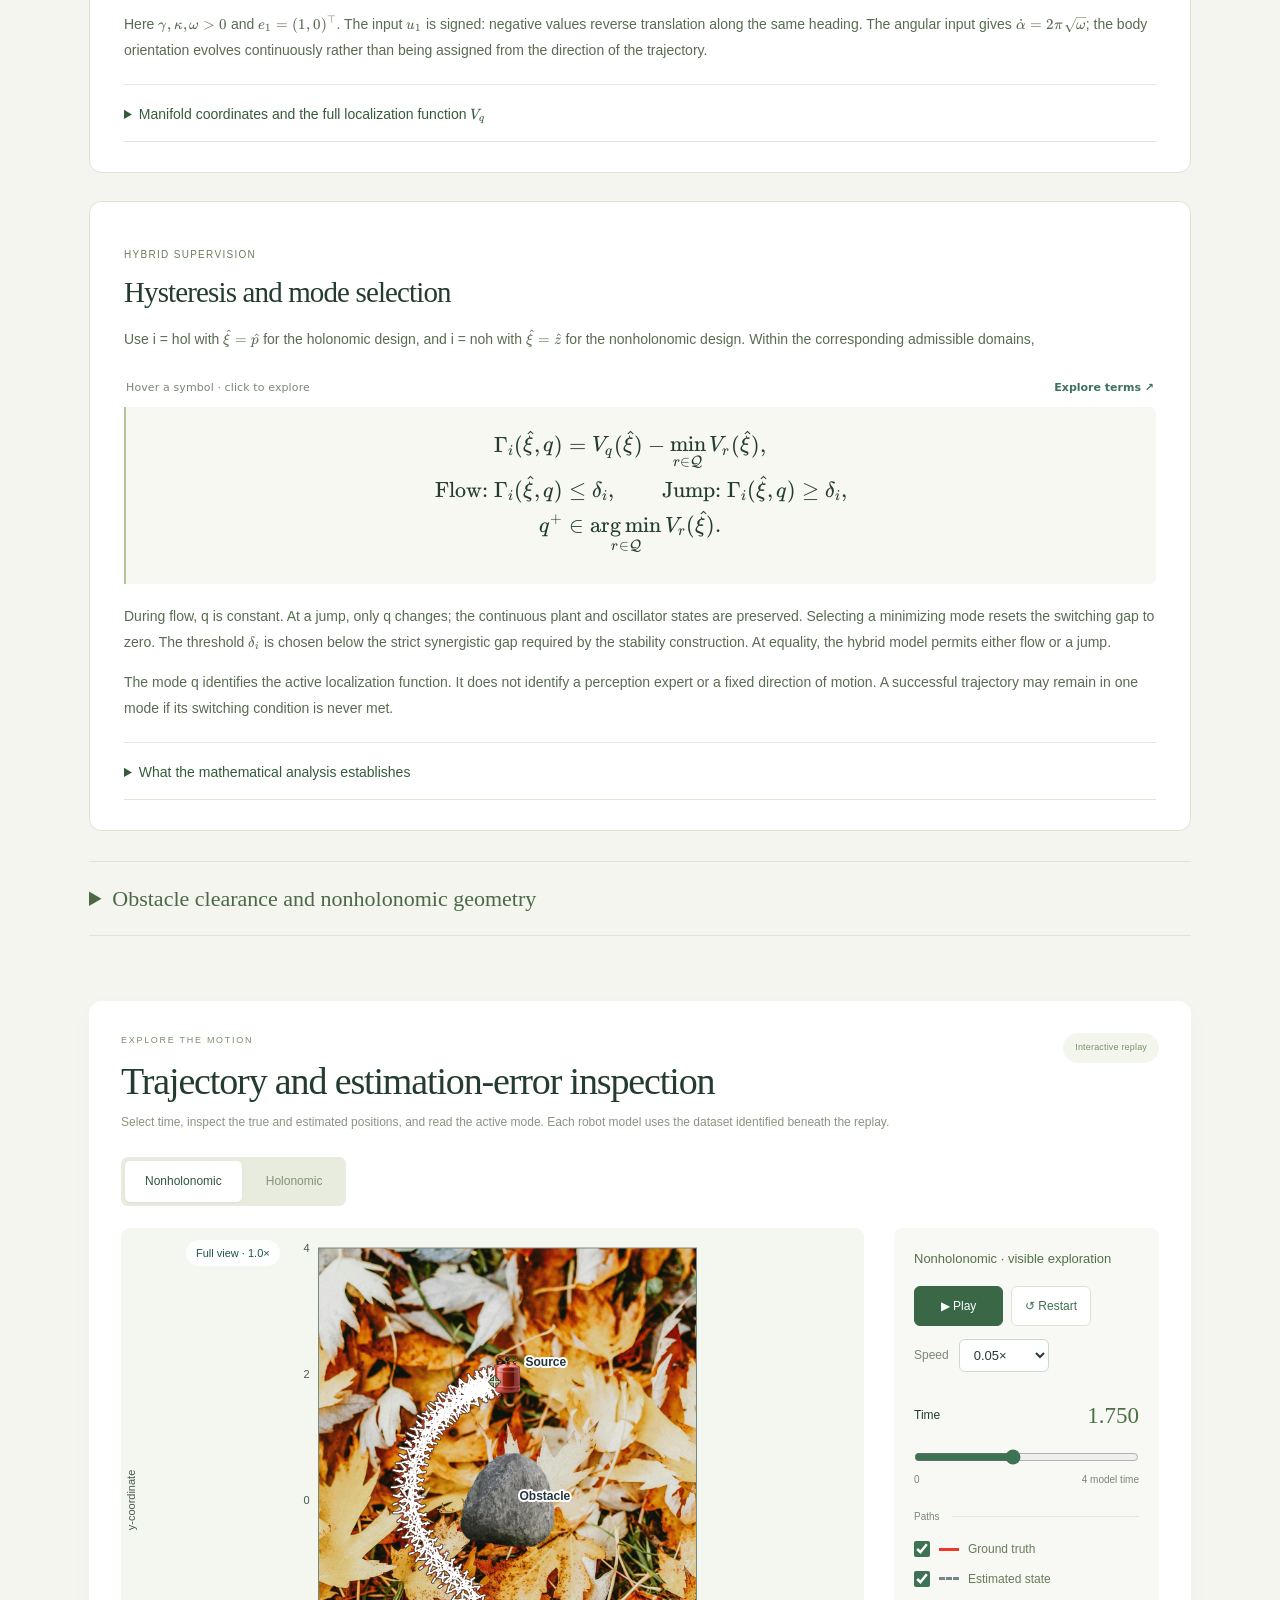
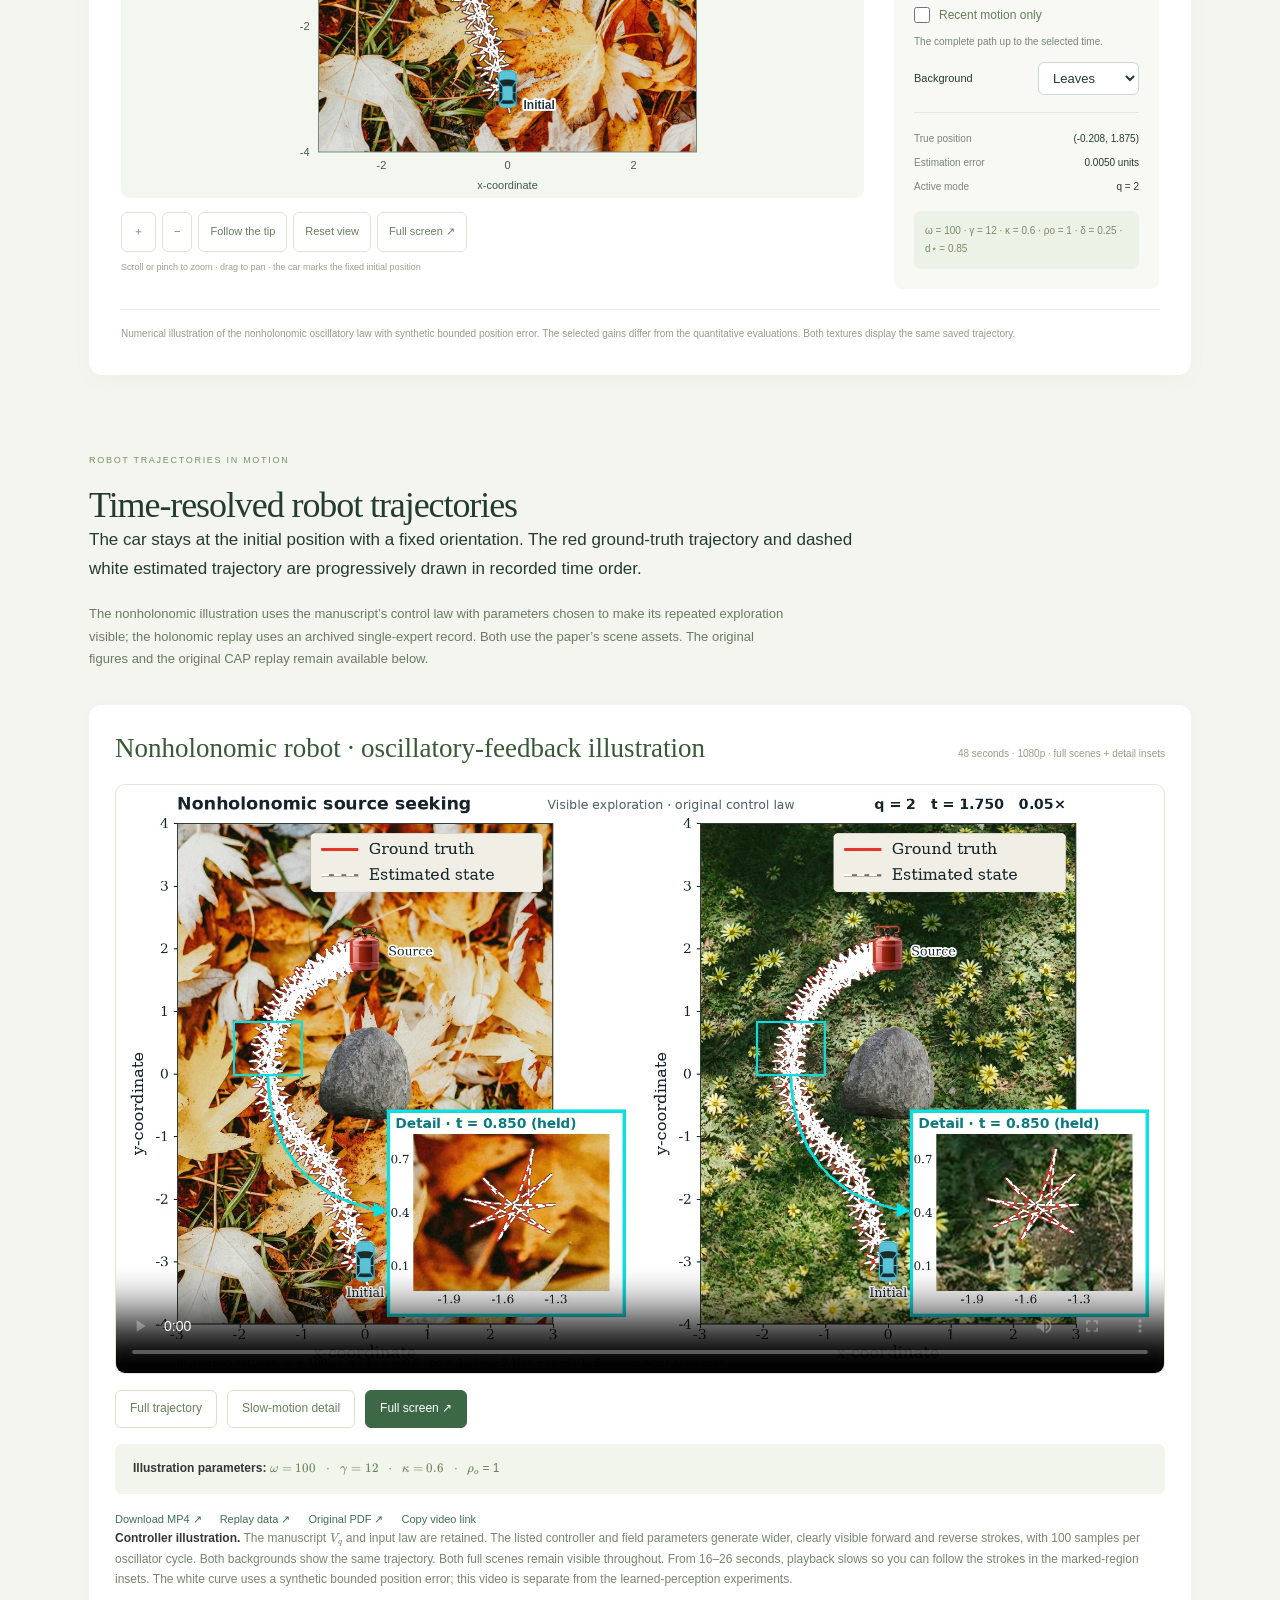
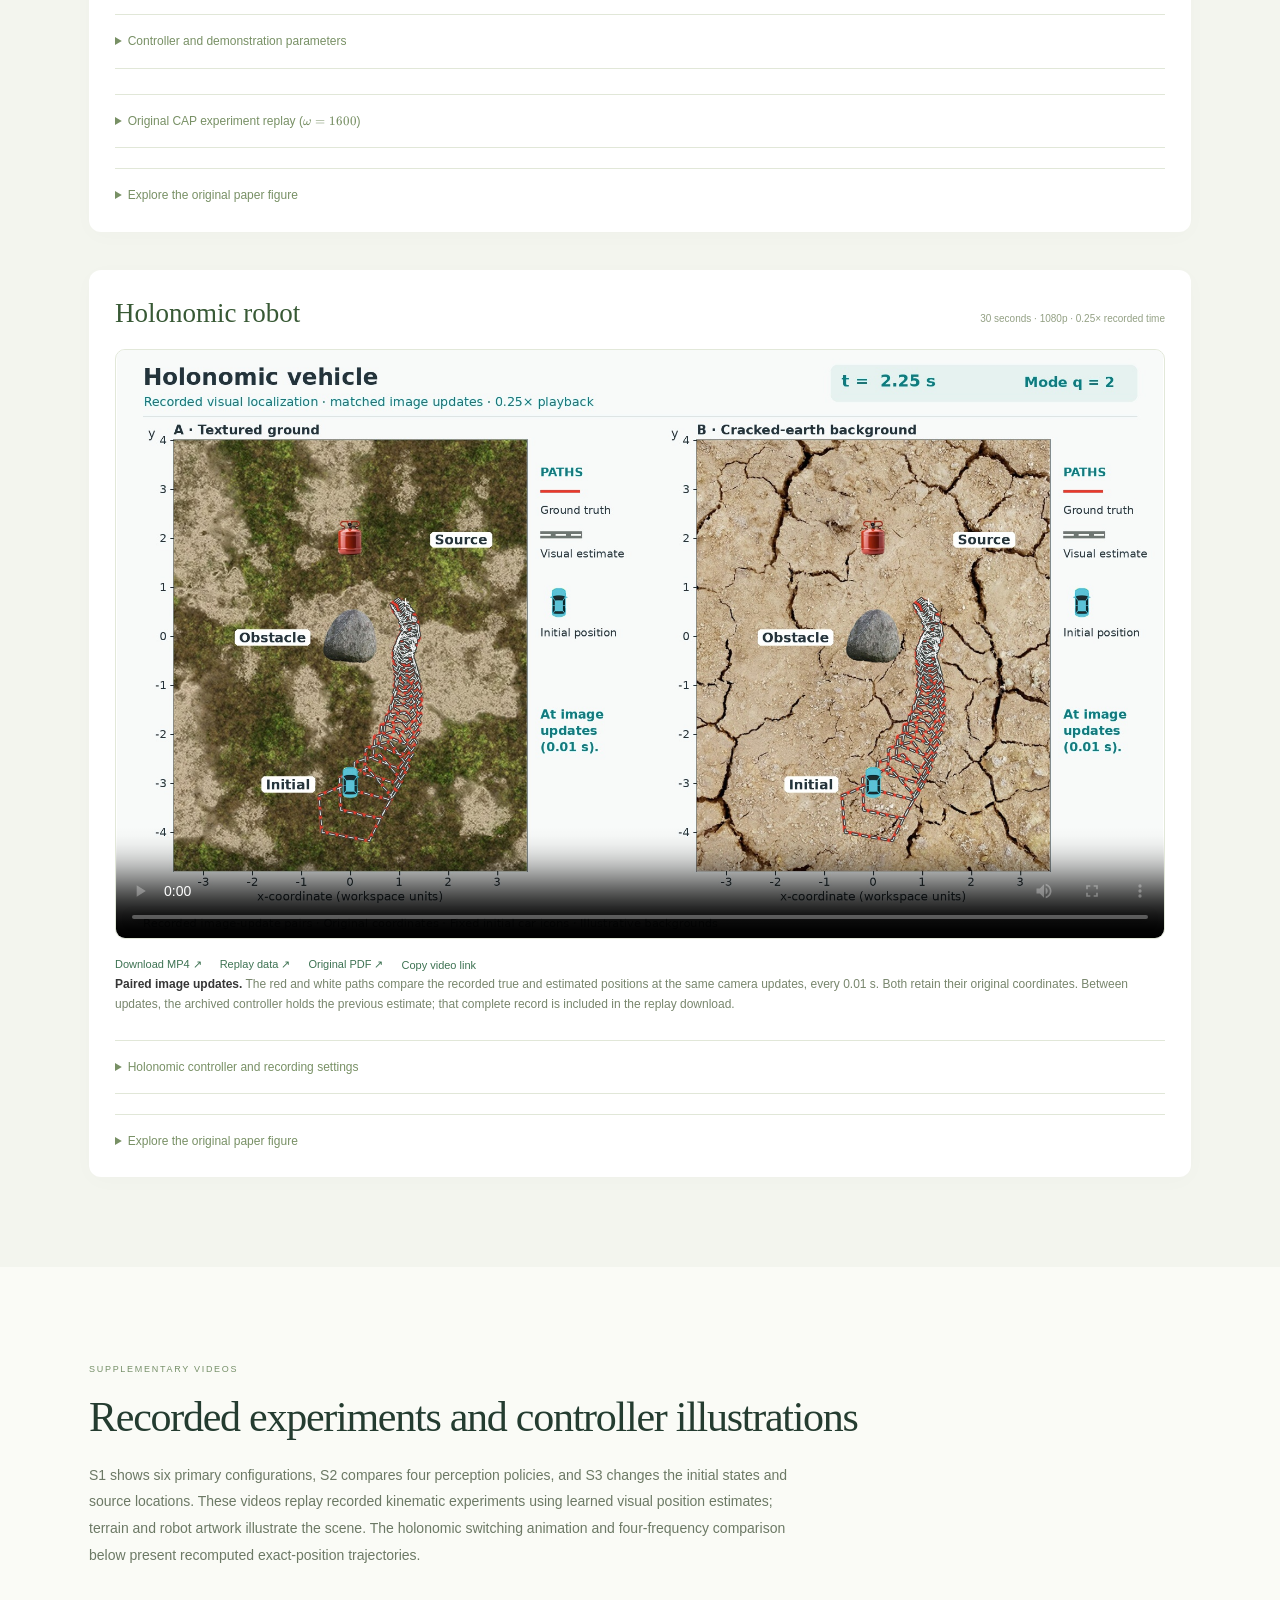
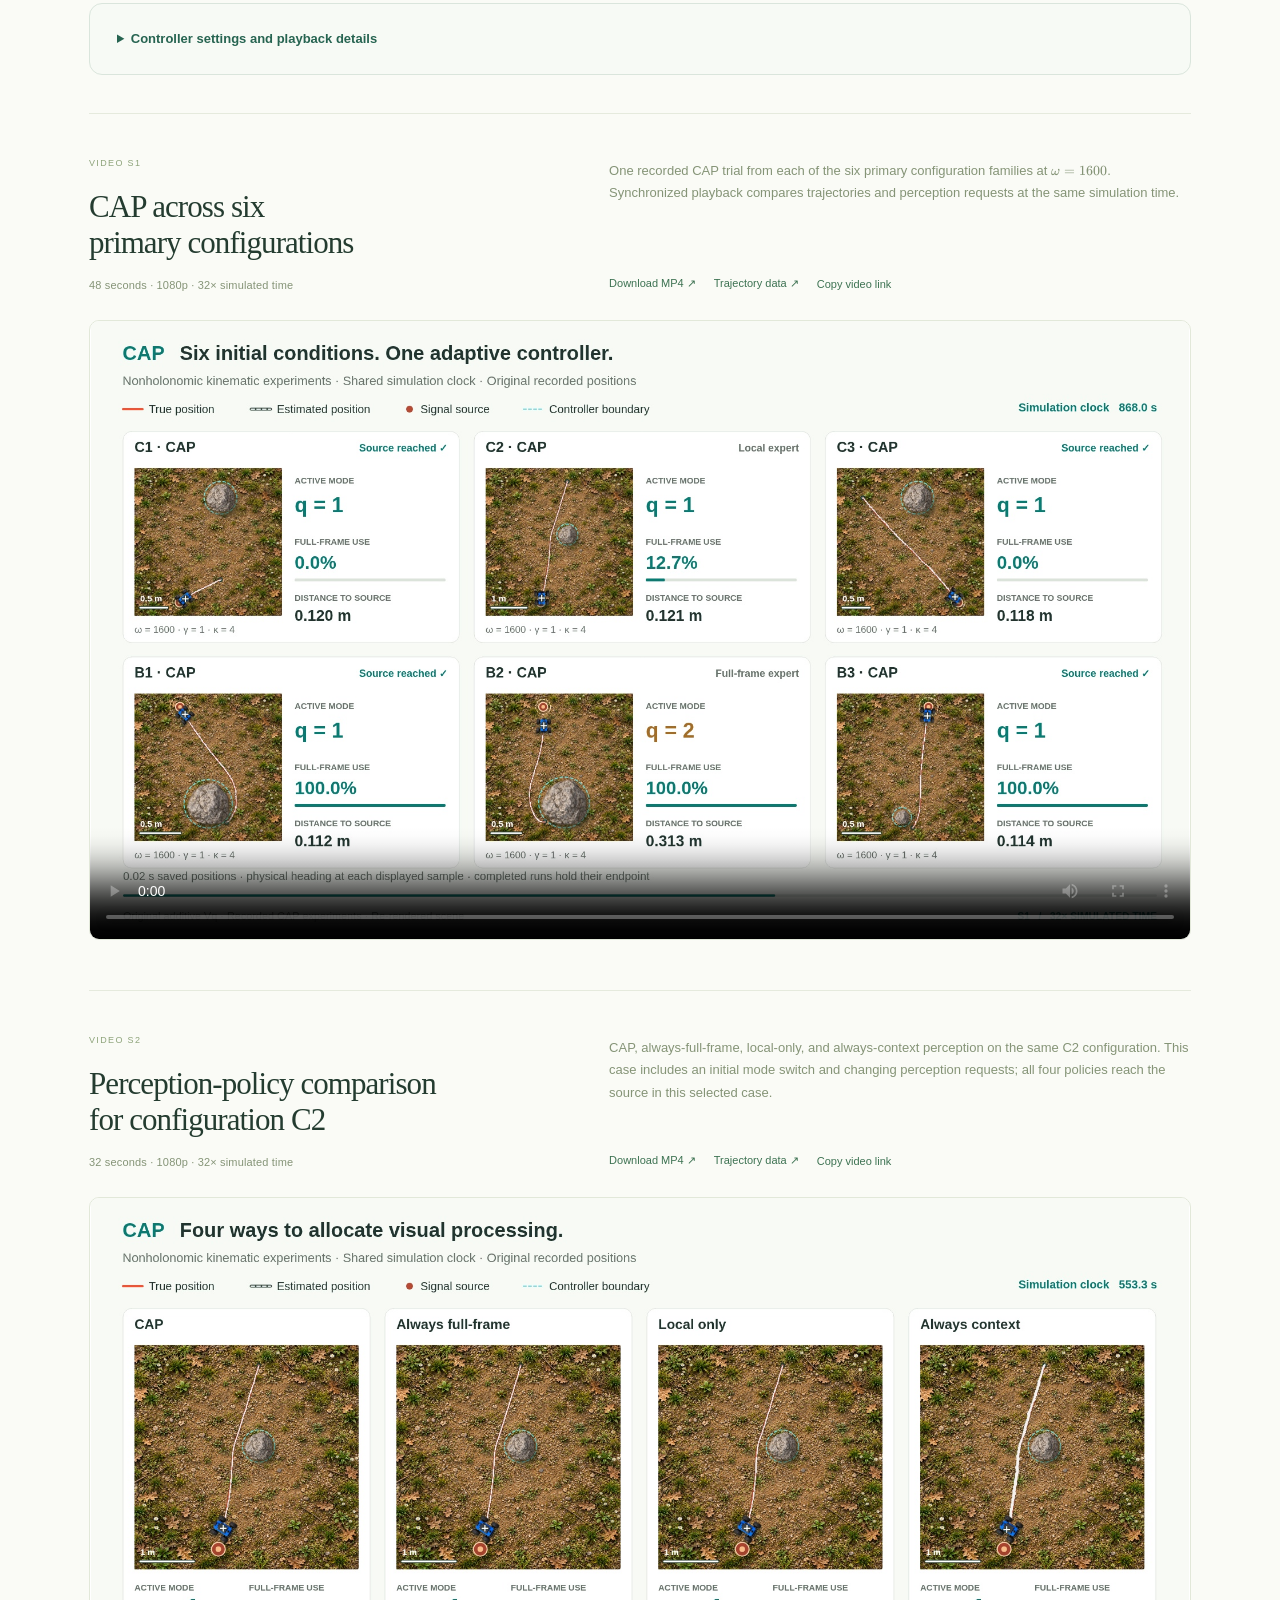
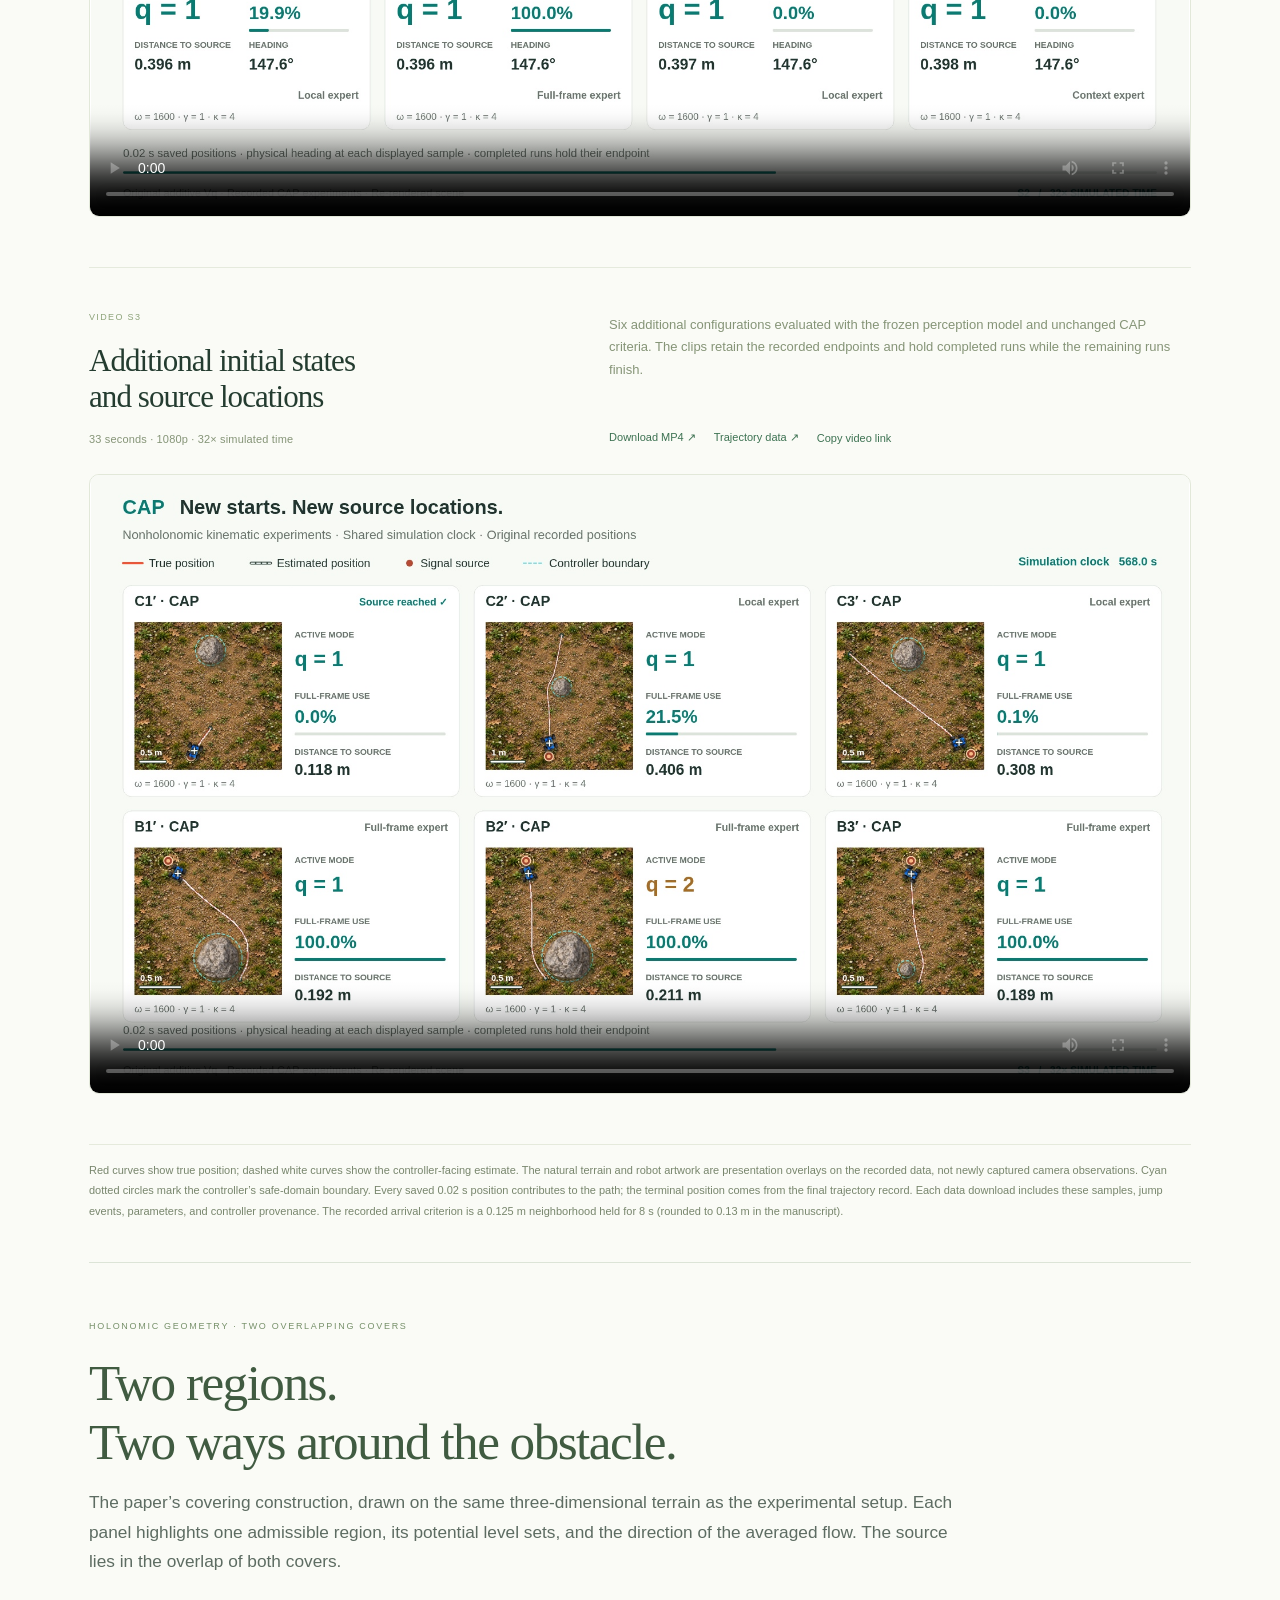
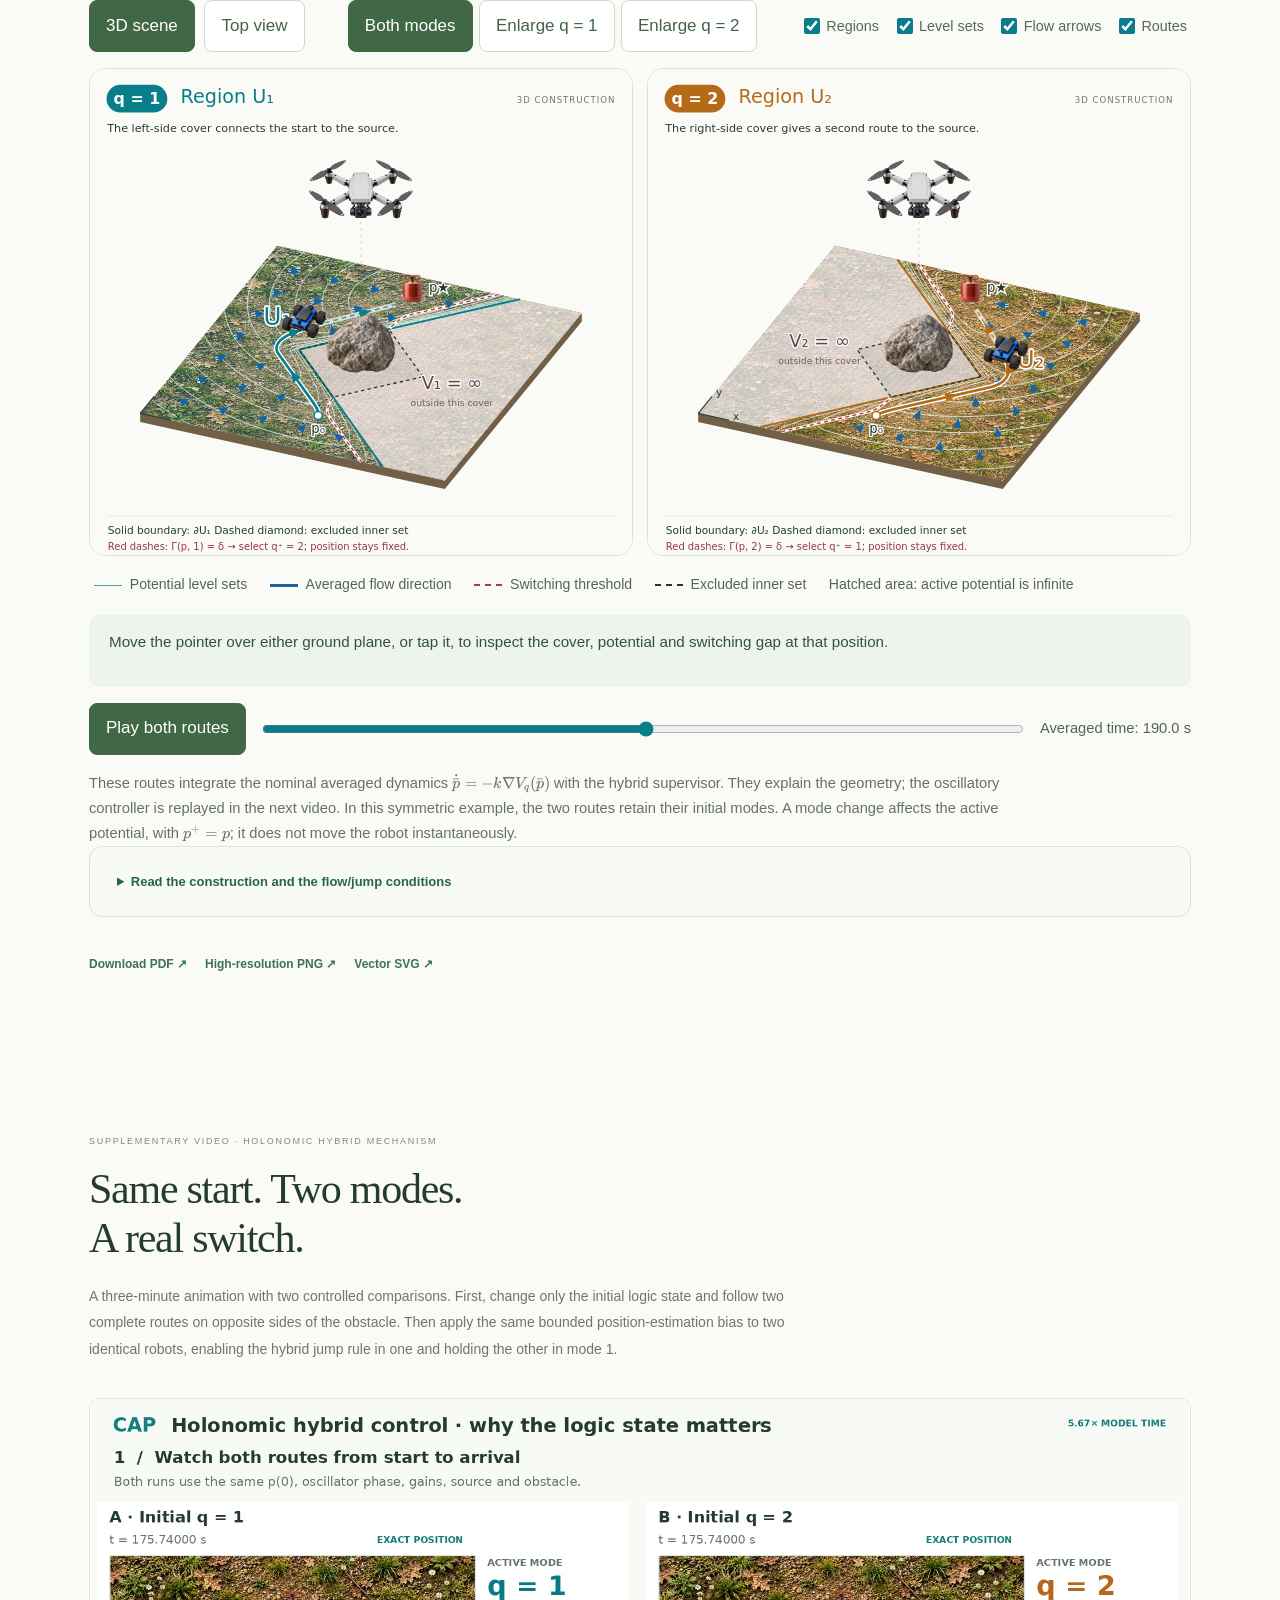
==== commit d56a0ca2: "Pair holonomic truth and visual estimates at camera update times" ====
--- a/index.html
+++ b/index.html
@@ -24,8 +24,8 @@
   <script src="static/js/hybrid-replay.js?v=1" defer></script>
   <script src="static/js/holonomic-frequency.js?v=1" defer></script>
   <script src="static/js/holonomic-amplitude.js?v=1" defer></script>
-  <link rel="stylesheet" href="static/css/explore.css?v=1">
-  <script src="static/js/explore.js?v=4" defer></script>
+  <link rel="stylesheet" href="static/css/explore.css?v=2">
+  <script src="static/js/explore.js?v=5" defer></script>
   <link rel="stylesheet" href="static/css/figure-guides.css?v=2">
   <script src="static/js/figure-guides.js?v=6" defer></script>
   <link rel="stylesheet" href="static/css/presentation.css?v=1">
@@ -306,9 +306,10 @@
         <p class="explorer-record-title" id="explorer-record-title">Nonholonomic · numerical illustration</p>
         <div class="replay-controls"><button type="button" id="explorer-play" disabled>▶ Play</button><button type="button" id="explorer-restart" disabled>↺ Restart</button><label for="explorer-speed">Speed <select id="explorer-speed"><option value="0.01">0.01×</option><option value="0.05" selected>0.05×</option><option value="0.25">0.25×</option><option value="1">1×</option></select></label></div>
         <div class="explorer-time"><label for="explorer-time">Time <output id="explorer-time-value">—</output></label><input type="range" id="explorer-time" min="0" max="4" step="0.0001" value="1.75" disabled><div class="time-ends"><span>0</span><span id="explorer-time-end">4 model time</span></div></div>
-        <fieldset class="path-controls"><legend>Paths</legend><label><input type="checkbox" id="explorer-truth" checked><i class="path-key truth-key"></i> Ground truth</label><label><input type="checkbox" id="explorer-estimate" checked><i class="path-key estimate-key"></i> Estimated state</label><label class="trail-control"><input type="checkbox" id="explorer-recent"> Recent motion only</label><p id="explorer-trail-note">The complete path up to the selected time.</p></fieldset>
+        <div id="explorer-comparison-controls" class="explorer-comparison-controls" hidden><label for="explorer-comparison">Compare positions<select id="explorer-comparison" aria-describedby="explorer-comparison-note"><option value="observations">At camera updates</option><option value="held">Include held estimates</option></select></label><p id="explorer-comparison-note">Both positions at the same camera update, every 0.01 s. Lines connect completed updates.</p></div>
+        <fieldset class="path-controls"><legend>Paths</legend><label><input type="checkbox" id="explorer-truth" checked><i class="path-key truth-key"></i> Ground truth</label><label><input type="checkbox" id="explorer-estimate" checked><i class="path-key estimate-key"></i> <span id="explorer-estimate-label">Estimated state</span></label><label class="trail-control"><input type="checkbox" id="explorer-recent"> Recent motion only</label><p id="explorer-trail-note">The complete path up to the selected time.</p></fieldset>
         <label class="explorer-background" for="explorer-background">Background<select id="explorer-background"><option value="leaf_eq.jpg">Leaves</option><option value="garden.jpg">Garden</option><option value="plain">Plain</option></select></label>
-        <dl class="explorer-readouts"><div><dt>True position</dt><dd id="explorer-position">—</dd></div><div><dt>Estimation error</dt><dd id="explorer-error">—</dd></div><div><dt>Active mode</dt><dd id="explorer-mode">—</dd></div></dl>
+        <dl class="explorer-readouts"><div id="explorer-sample-time-row" hidden><dt>Sample time</dt><dd id="explorer-sample-time">—</dd></div><div><dt>True position</dt><dd id="explorer-position">—</dd></div><div><dt id="explorer-error-label">Estimation error</dt><dd id="explorer-error">—</dd></div><div><dt id="explorer-mode-label">Active mode</dt><dd id="explorer-mode">—</dd></div></dl>
         <p class="explorer-parameters" id="explorer-parameters"><span class="math-inline" data-tex="\omega=100"><span class="katex"><span class="katex-mathml"><math xmlns="http://www.w3.org/1998/Math/MathML"><semantics><mrow><mi>ω</mi><mo>=</mo><mn>100</mn></mrow><annotation encoding="application/x-tex">\omega=100</annotation></semantics></math></span><span class="katex-html" aria-hidden="true"><span class="base"><span class="strut" style="height:0.4306em;"></span><span class="mord mathnormal" style="margin-right:0.03588em;">ω</span><span class="mspace" style="margin-right:0.2778em;"></span><span class="mrel">=</span><span class="mspace" style="margin-right:0.2778em;"></span></span><span class="base"><span class="strut" style="height:0.6444em;"></span><span class="mord">100</span></span></span></span></span> · <span class="math-inline" data-tex="\gamma=12"><span class="katex"><span class="katex-mathml"><math xmlns="http://www.w3.org/1998/Math/MathML"><semantics><mrow><mi>γ</mi><mo>=</mo><mn>12</mn></mrow><annotation encoding="application/x-tex">\gamma=12</annotation></semantics></math></span><span class="katex-html" aria-hidden="true"><span class="base"><span class="strut" style="height:0.625em;vertical-align:-0.1944em;"></span><span class="mord mathnormal" style="margin-right:0.05556em;">γ</span><span class="mspace" style="margin-right:0.2778em;"></span><span class="mrel">=</span><span class="mspace" style="margin-right:0.2778em;"></span></span><span class="base"><span class="strut" style="height:0.6444em;"></span><span class="mord">12</span></span></span></span></span> · <span class="math-inline" data-tex="\kappa=0.6"><span class="katex"><span class="katex-mathml"><math xmlns="http://www.w3.org/1998/Math/MathML"><semantics><mrow><mi>κ</mi><mo>=</mo><mn>0.6</mn></mrow><annotation encoding="application/x-tex">\kappa=0.6</annotation></semantics></math></span><span class="katex-html" aria-hidden="true"><span class="base"><span class="strut" style="height:0.4306em;"></span><span class="mord mathnormal">κ</span><span class="mspace" style="margin-right:0.2778em;"></span><span class="mrel">=</span><span class="mspace" style="margin-right:0.2778em;"></span></span><span class="base"><span class="strut" style="height:0.6444em;"></span><span class="mord">0.6</span></span></span></span></span> · <span class="math-inline" data-tex="\rho_o"><span class="katex"><span class="katex-mathml"><math xmlns="http://www.w3.org/1998/Math/MathML"><semantics><mrow><msub><mi>ρ</mi><mi>o</mi></msub></mrow><annotation encoding="application/x-tex">\rho_o</annotation></semantics></math></span><span class="katex-html" aria-hidden="true"><span class="base"><span class="strut" style="height:0.625em;vertical-align:-0.1944em;"></span><span class="mord"><span class="mord mathnormal">ρ</span><span class="msupsub"><span class="vlist-t vlist-t2"><span class="vlist-r"><span class="vlist" style="height:0.1514em;"><span style="top:-2.55em;margin-left:0em;margin-right:0.05em;"><span class="pstrut" style="height:2.7em;"></span><span class="sizing reset-size6 size3 mtight"><span class="mord mathnormal mtight">o</span></span></span></span><span class="vlist-s">​</span></span><span class="vlist-r"><span class="vlist" style="height:0.15em;"><span></span></span></span></span></span></span></span></span></span></span> = 1</p>
       </aside>
     </div>
--- a/static/css/explore.css
+++ b/static/css/explore.css
@@ -6,3 +6,12 @@
 @media(max-width:450px){.trajectory-explorer{padding:12px}.explorer-heading h3{font-size:25px}.explorer-heading p:not(.eyebrow){font-size:12px}.explorer-models{width:100%}.explorer-models button{flex:1;padding:10px 9px}.explorer-canvas-wrap{height:440px}.explorer-settings{gap:0 14px}.explorer-plot-tools{gap:5px}.explorer-plot-tools button{font-size:11px;padding:8px}.replay-controls>label{margin-top:8px;width:100%}#figure-dialog{padding:12px}#figure-dialog h2{font-size:16px}#figure-viewport{height:56dvh}.figure-toolbar{gap:5px;padding-bottom:10px}.figure-toolbar button{font-size:11px;padding:7px 9px}.toolbar-spacer{display:none}#figure-zoom{width:38px;font-size:11px}}
 
 @media(max-width:800px){.overview>.columns{margin-left:0;margin-right:0}.overview>.columns>.column{padding-left:0;padding-right:0}}
+
+/* Match visual localization at camera updates; retain held feedback for inspection. */
+.explorer-comparison-controls{padding:14px 0 16px;border-top:1px solid #dce5d4;border-bottom:1px solid #dce5d4;margin:12px 0 16px}
+.explorer-comparison-controls[hidden],.explorer-readouts>div[hidden]{display:none}
+.explorer-comparison-controls label{display:block;font-size:12px;color:#526b46}
+.explorer-comparison-controls select{display:block;width:100%;min-height:36px;margin-top:8px;padding:6px 8px;border:1px solid #cfdcc4;border-radius:5px;background:#fff;color:#34532c;font:inherit}
+.explorer-comparison-controls p{font-size:11px;line-height:1.7;color:#65765a;margin:9px 0 0}
+
+@media(max-width:900px){.explorer-comparison-controls{grid-column:1/-1}}
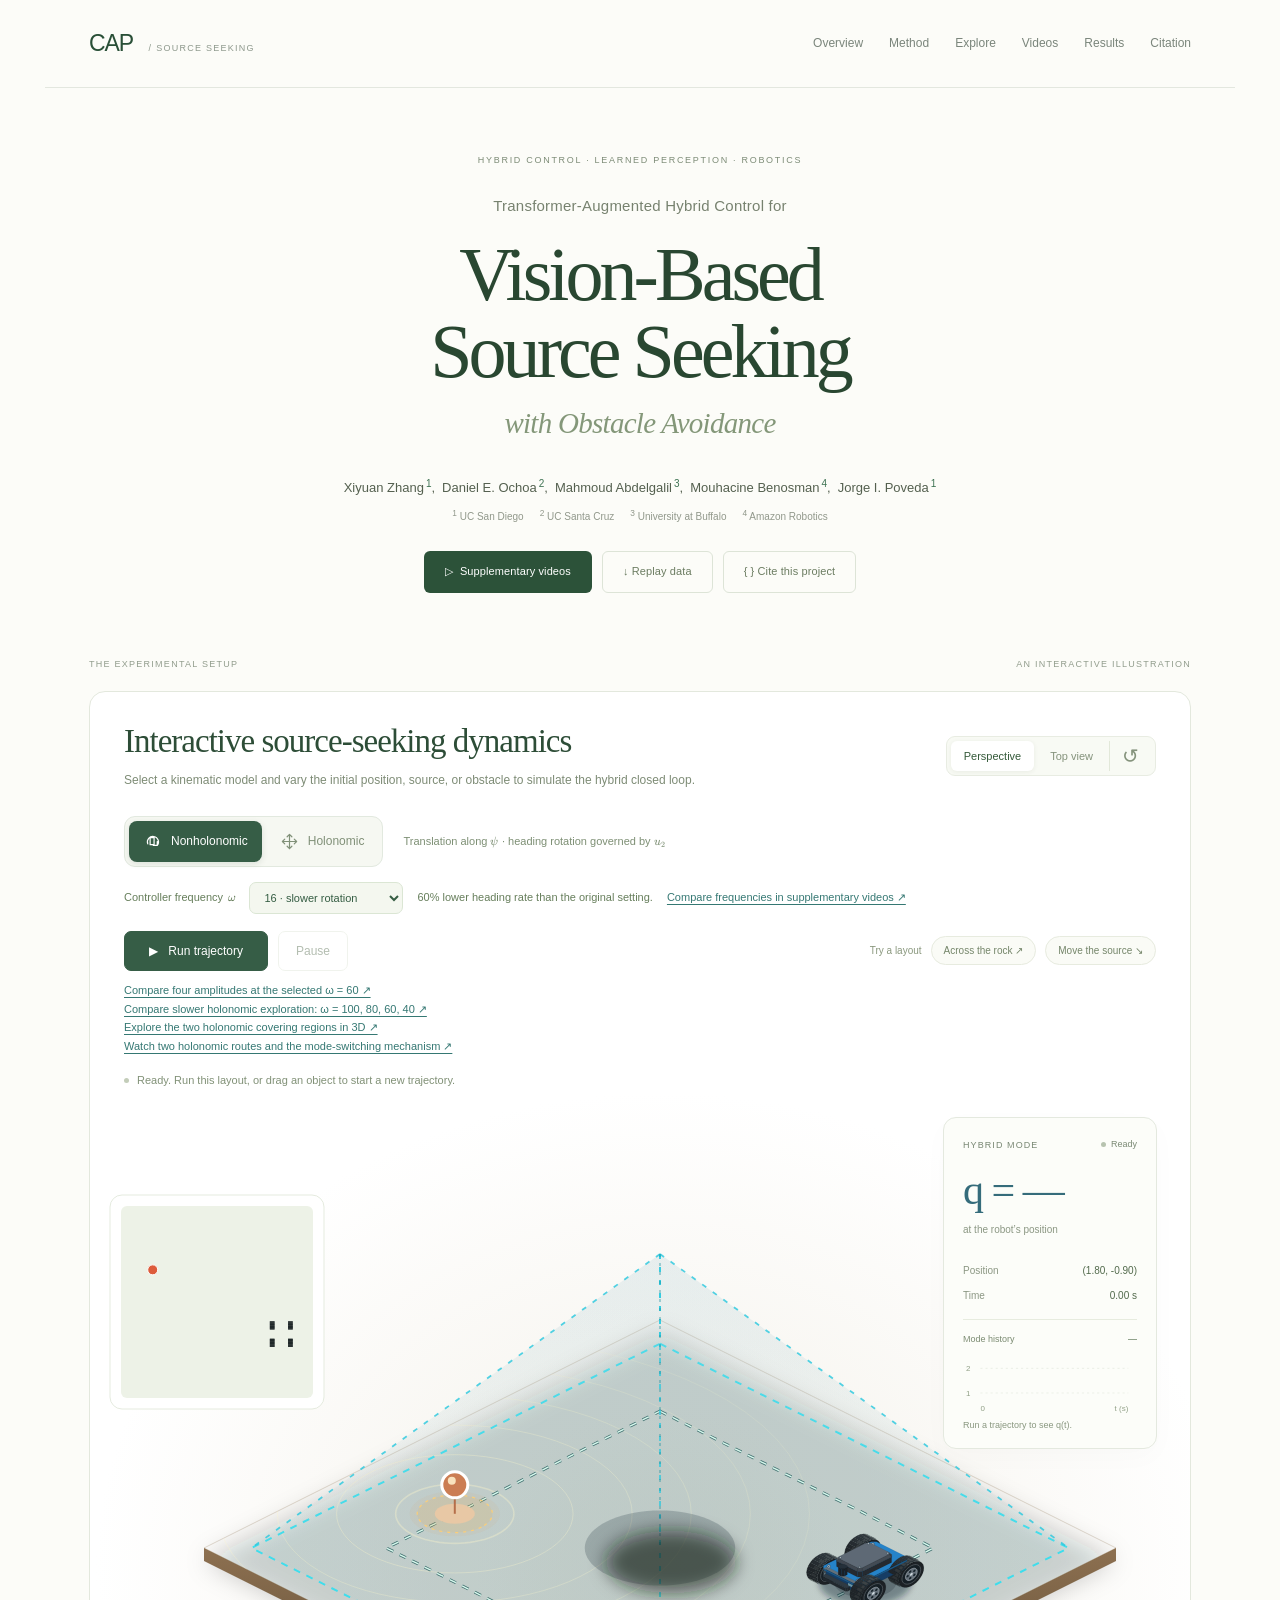
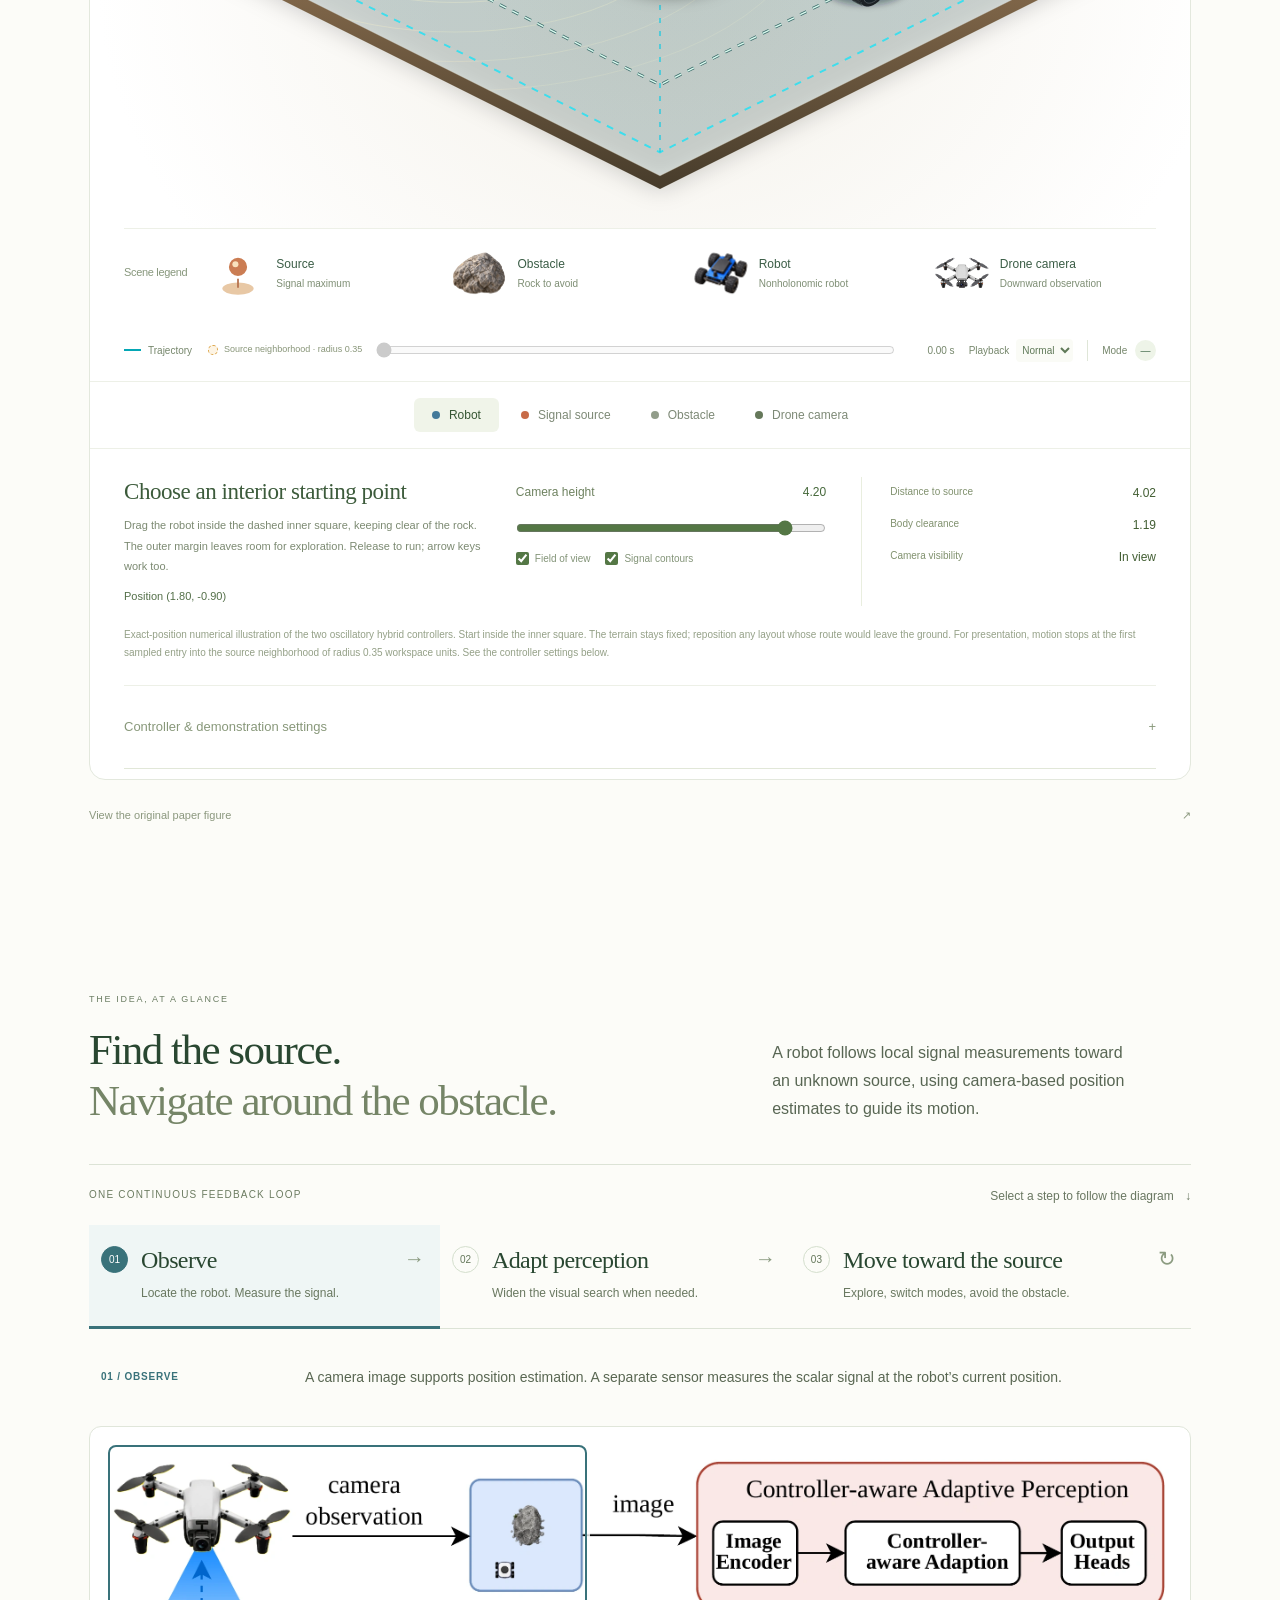
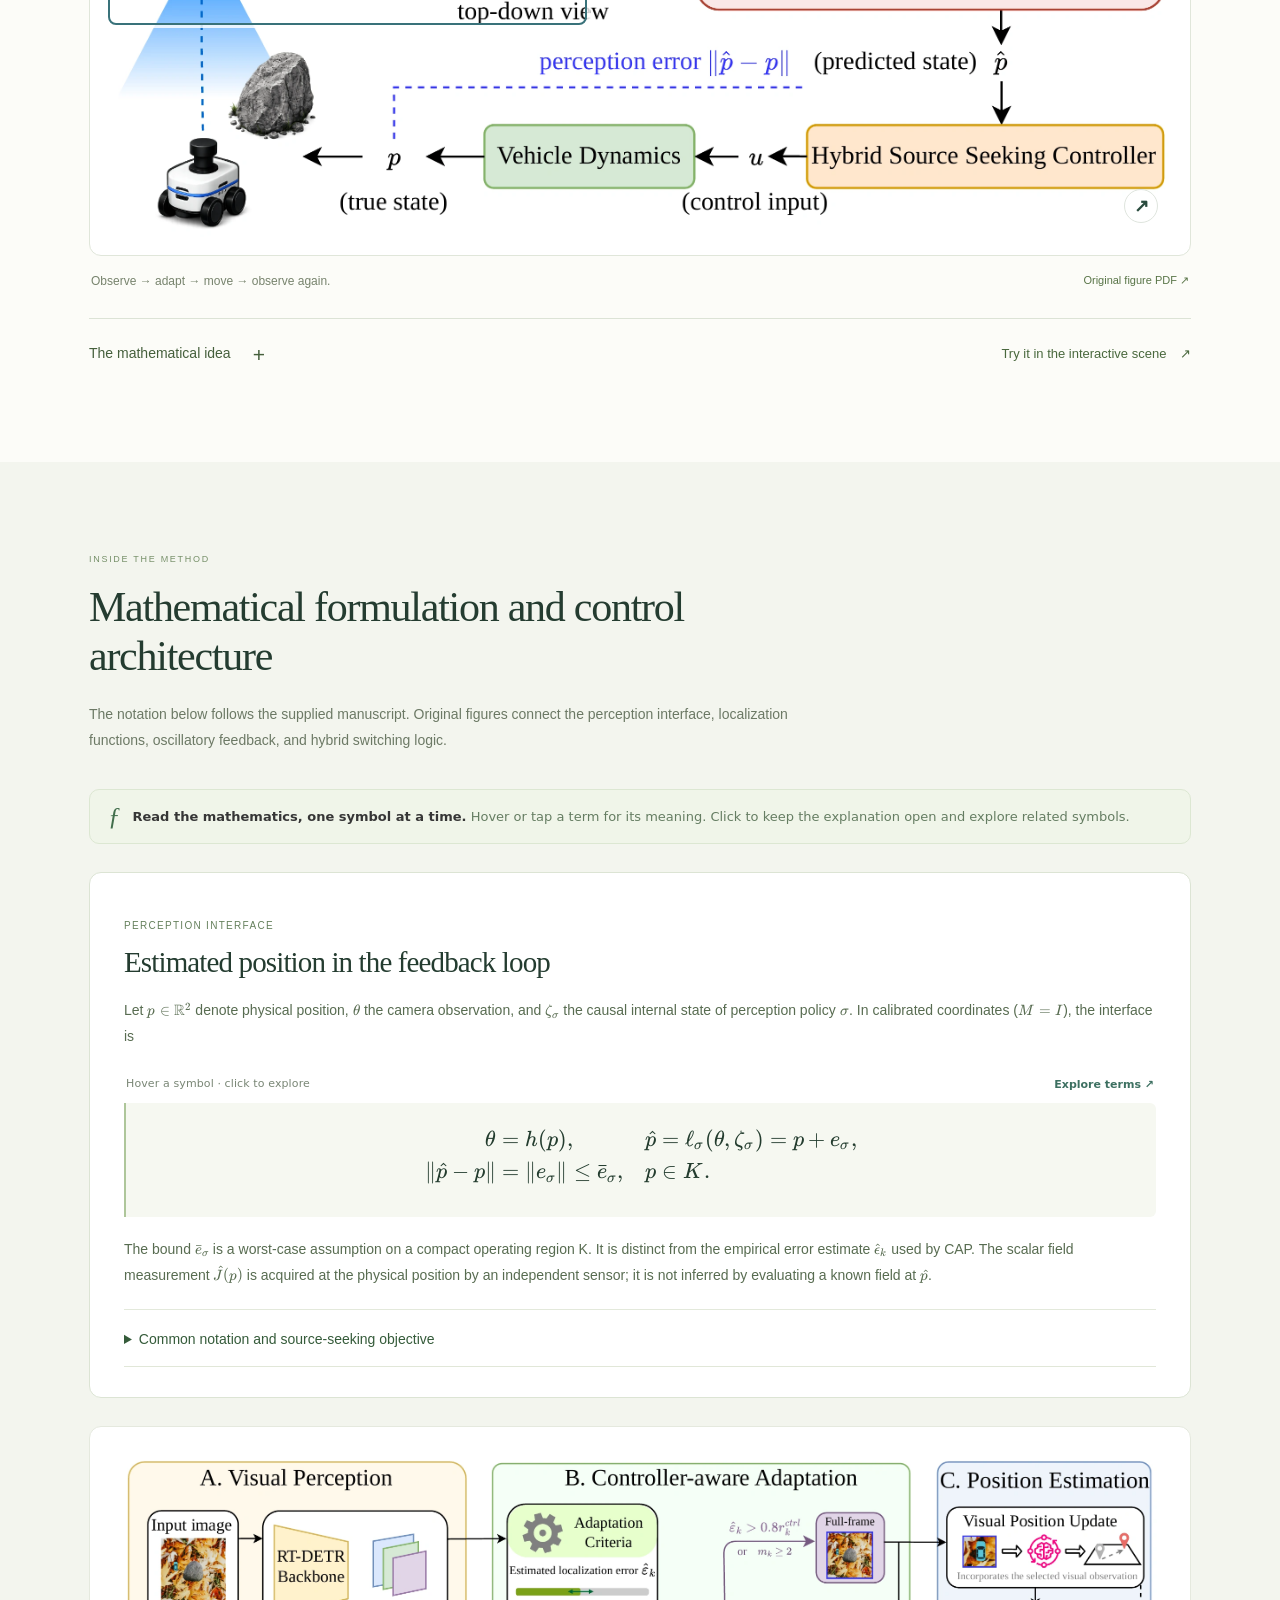
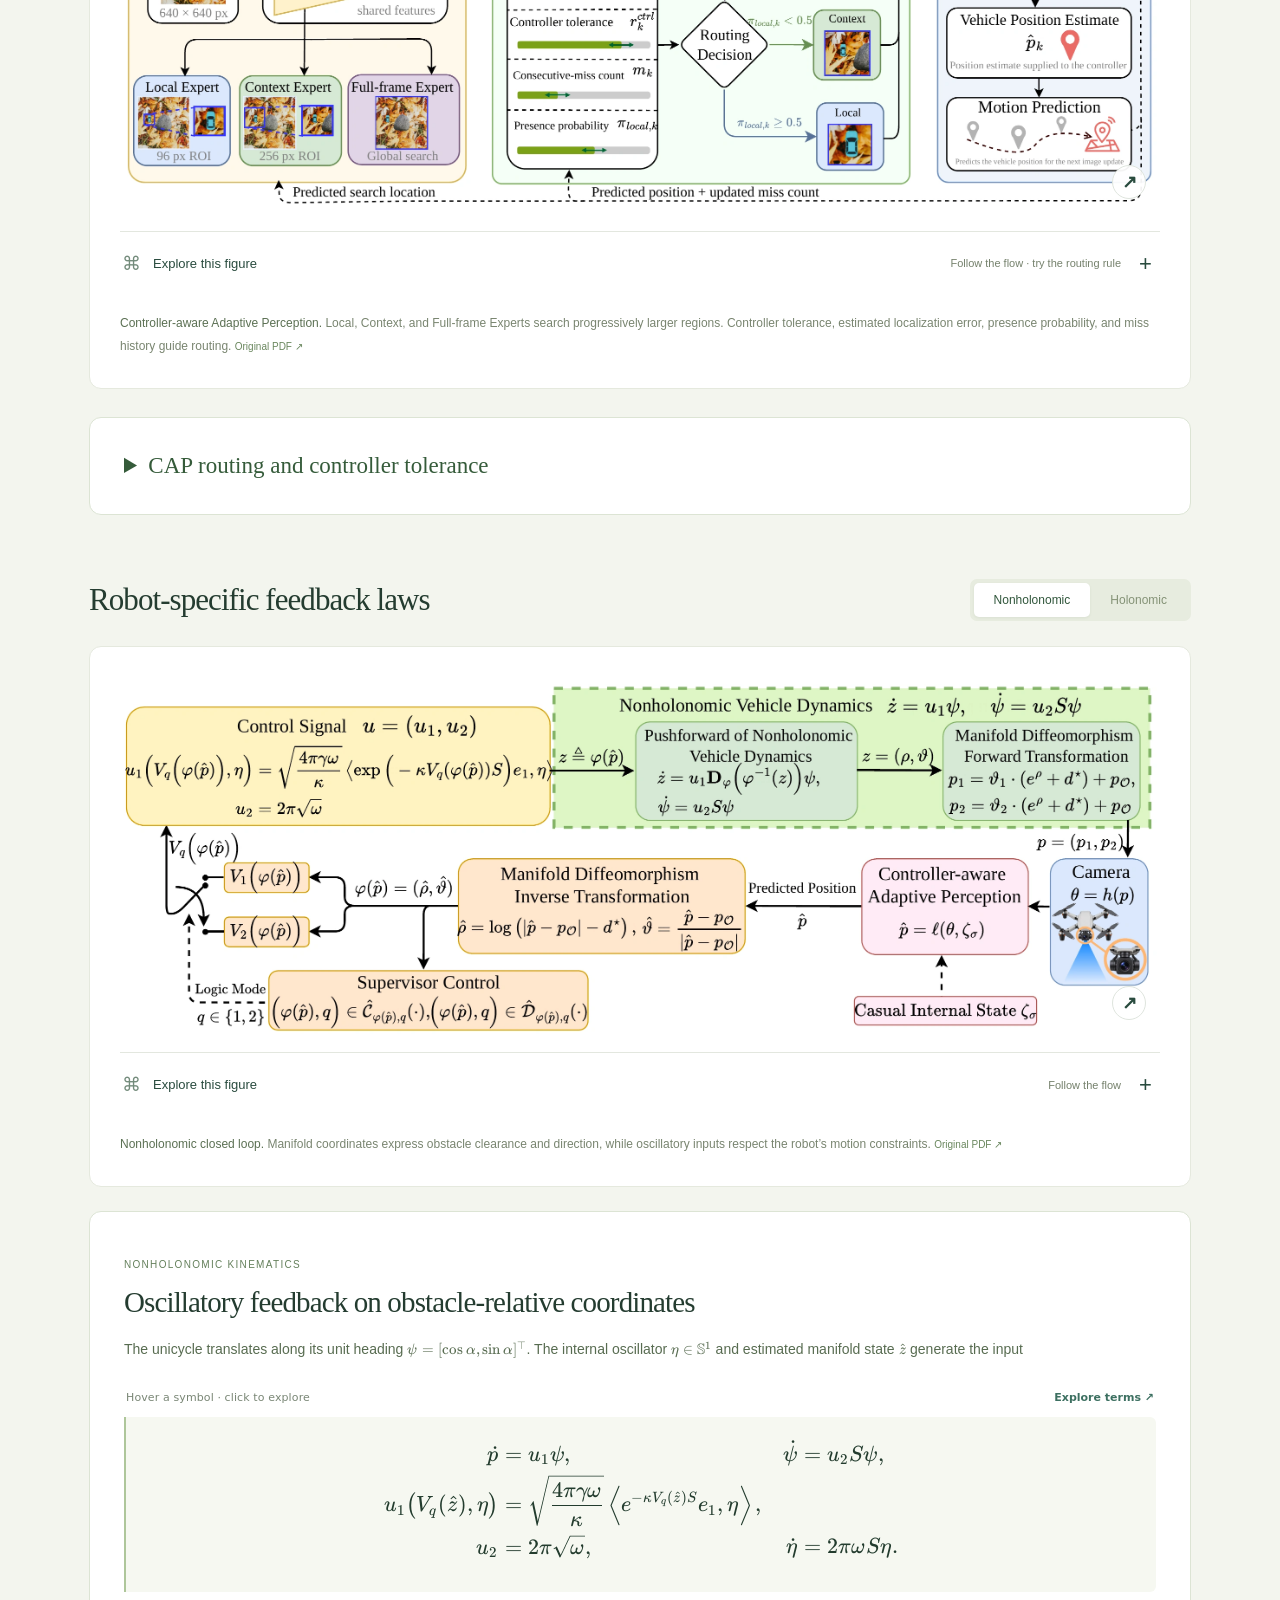
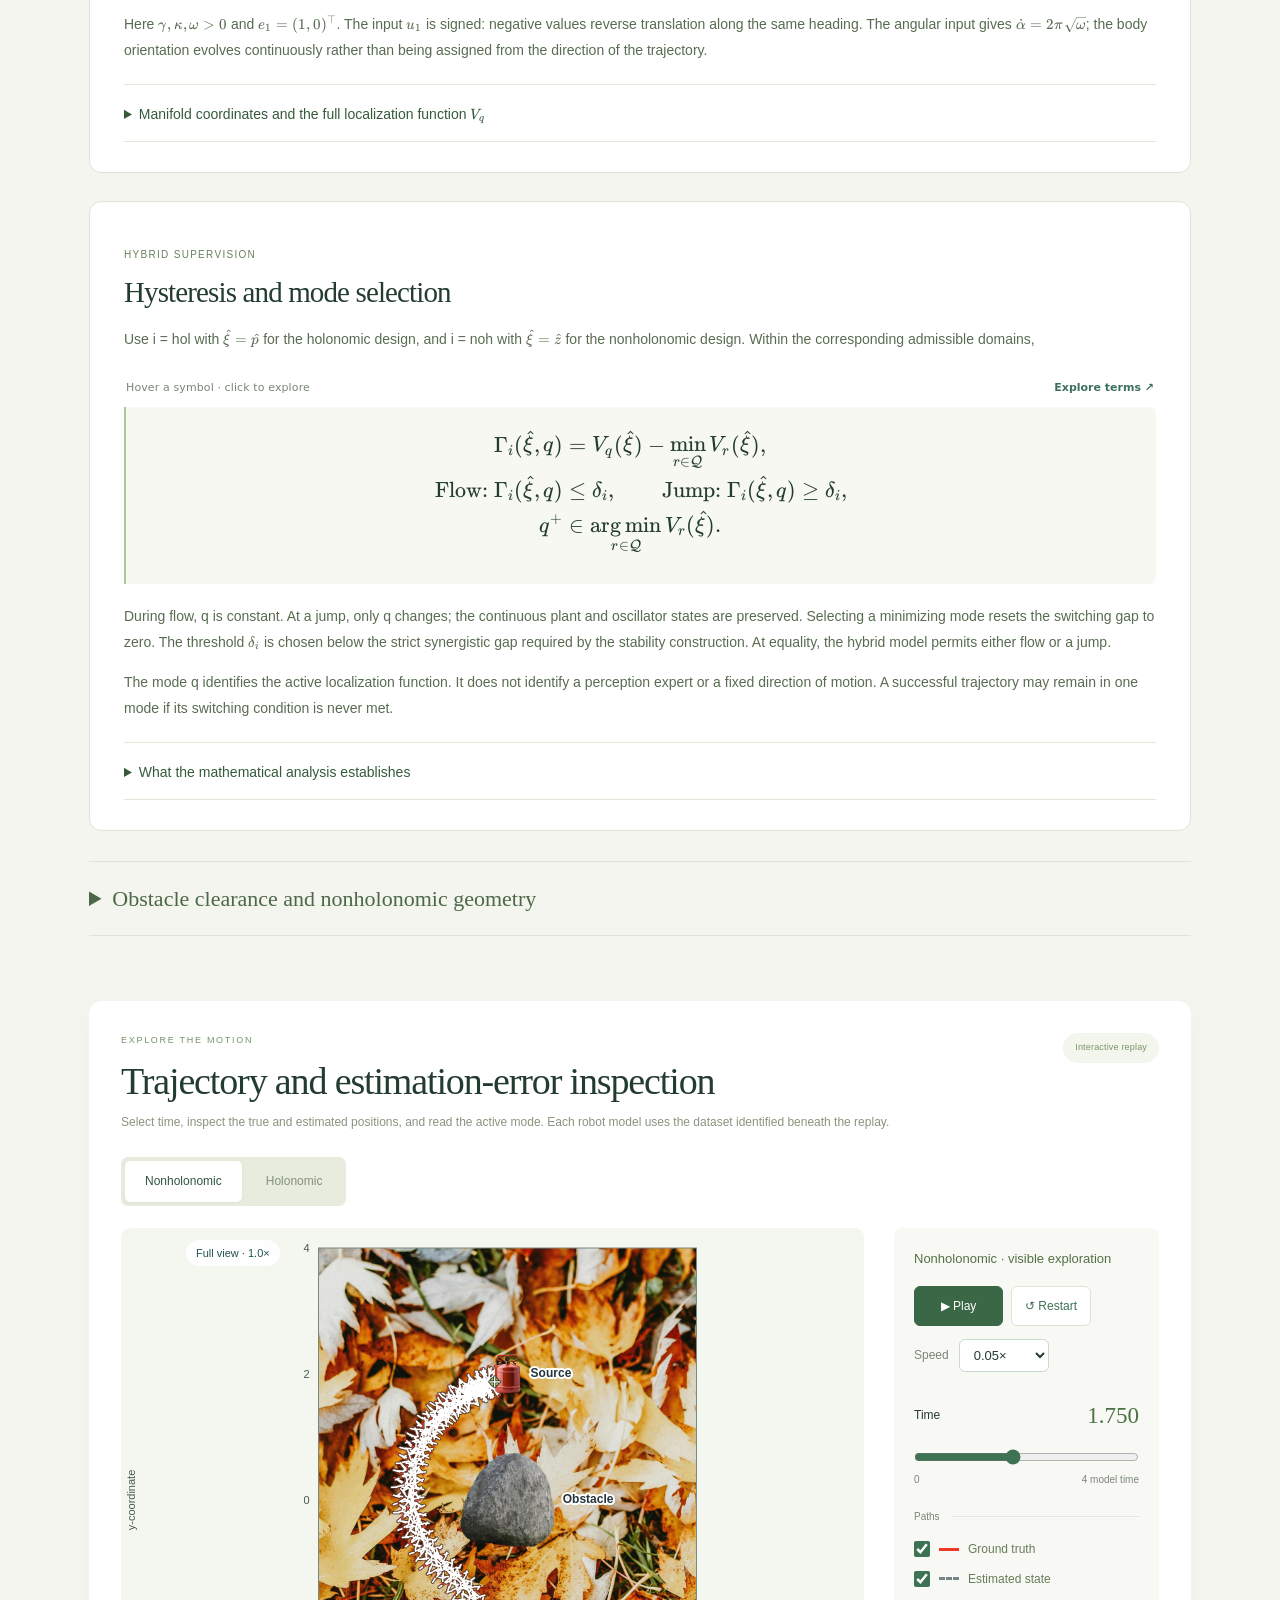
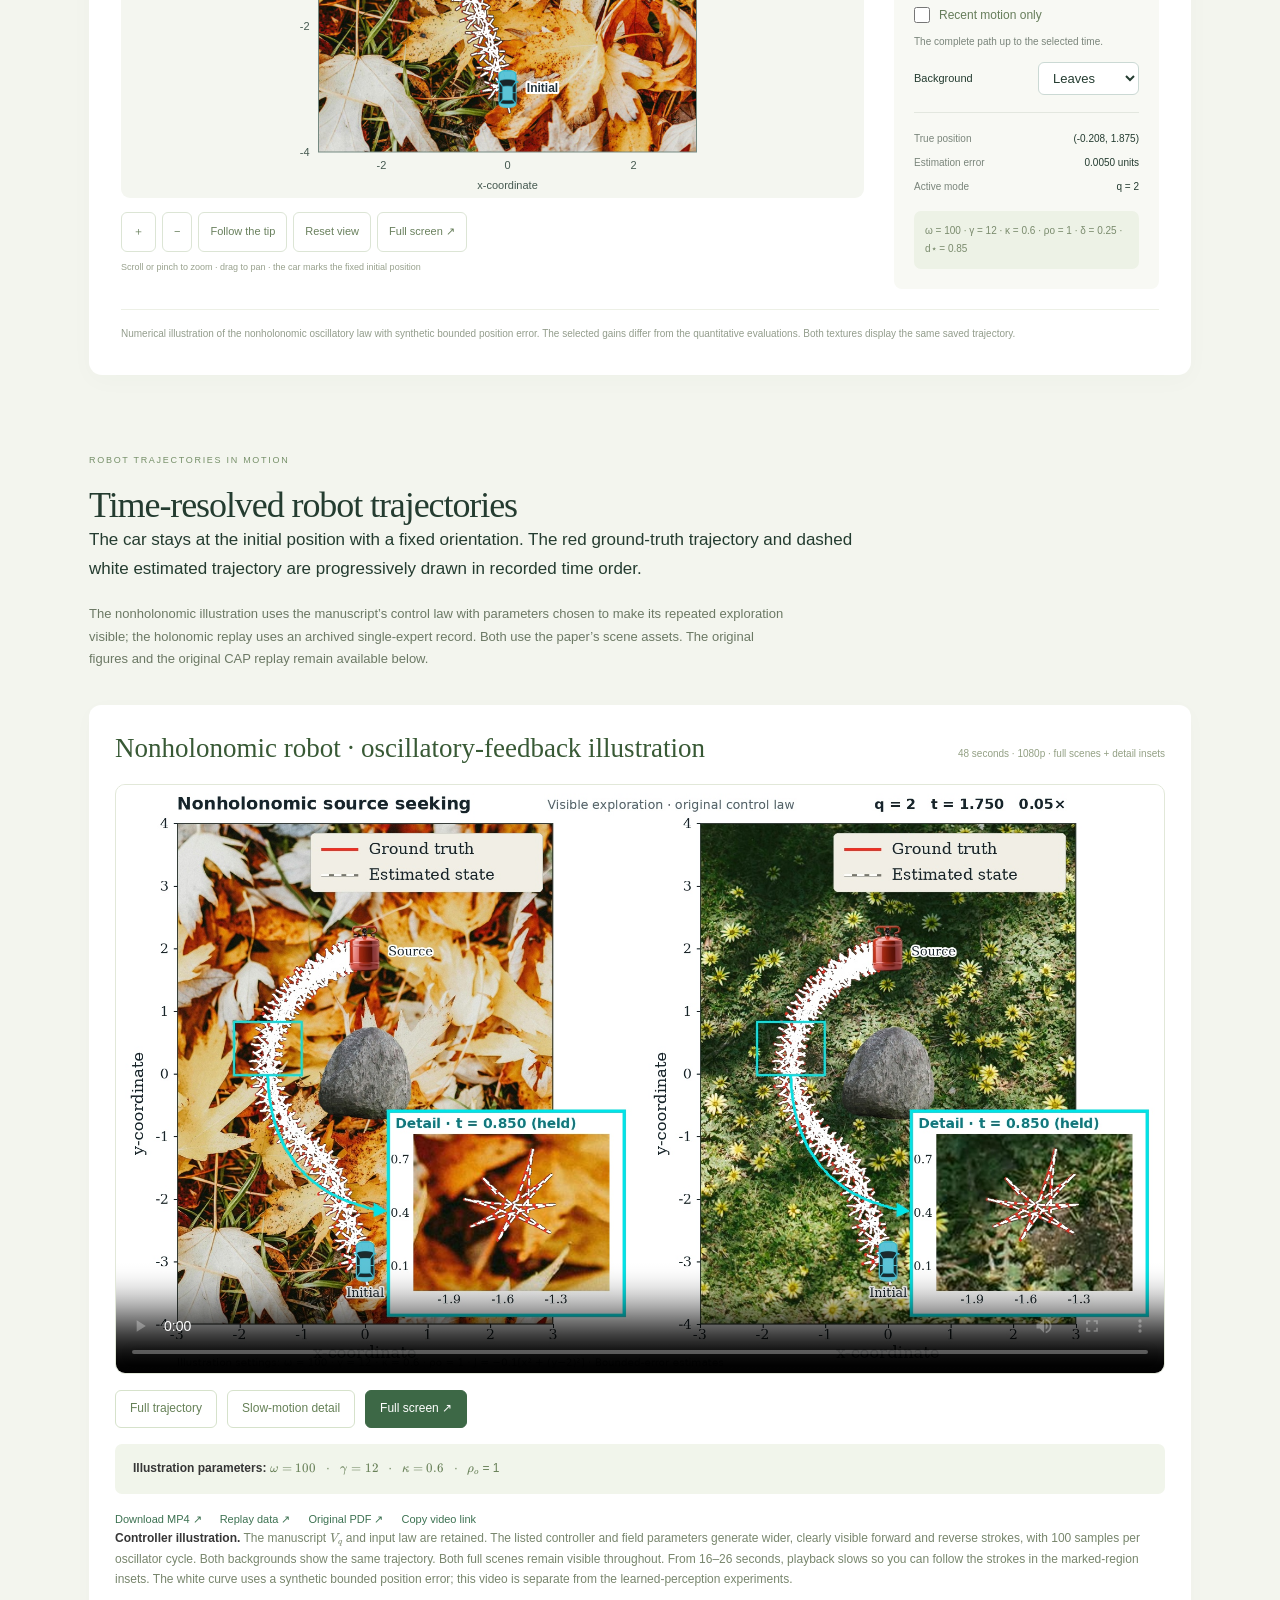
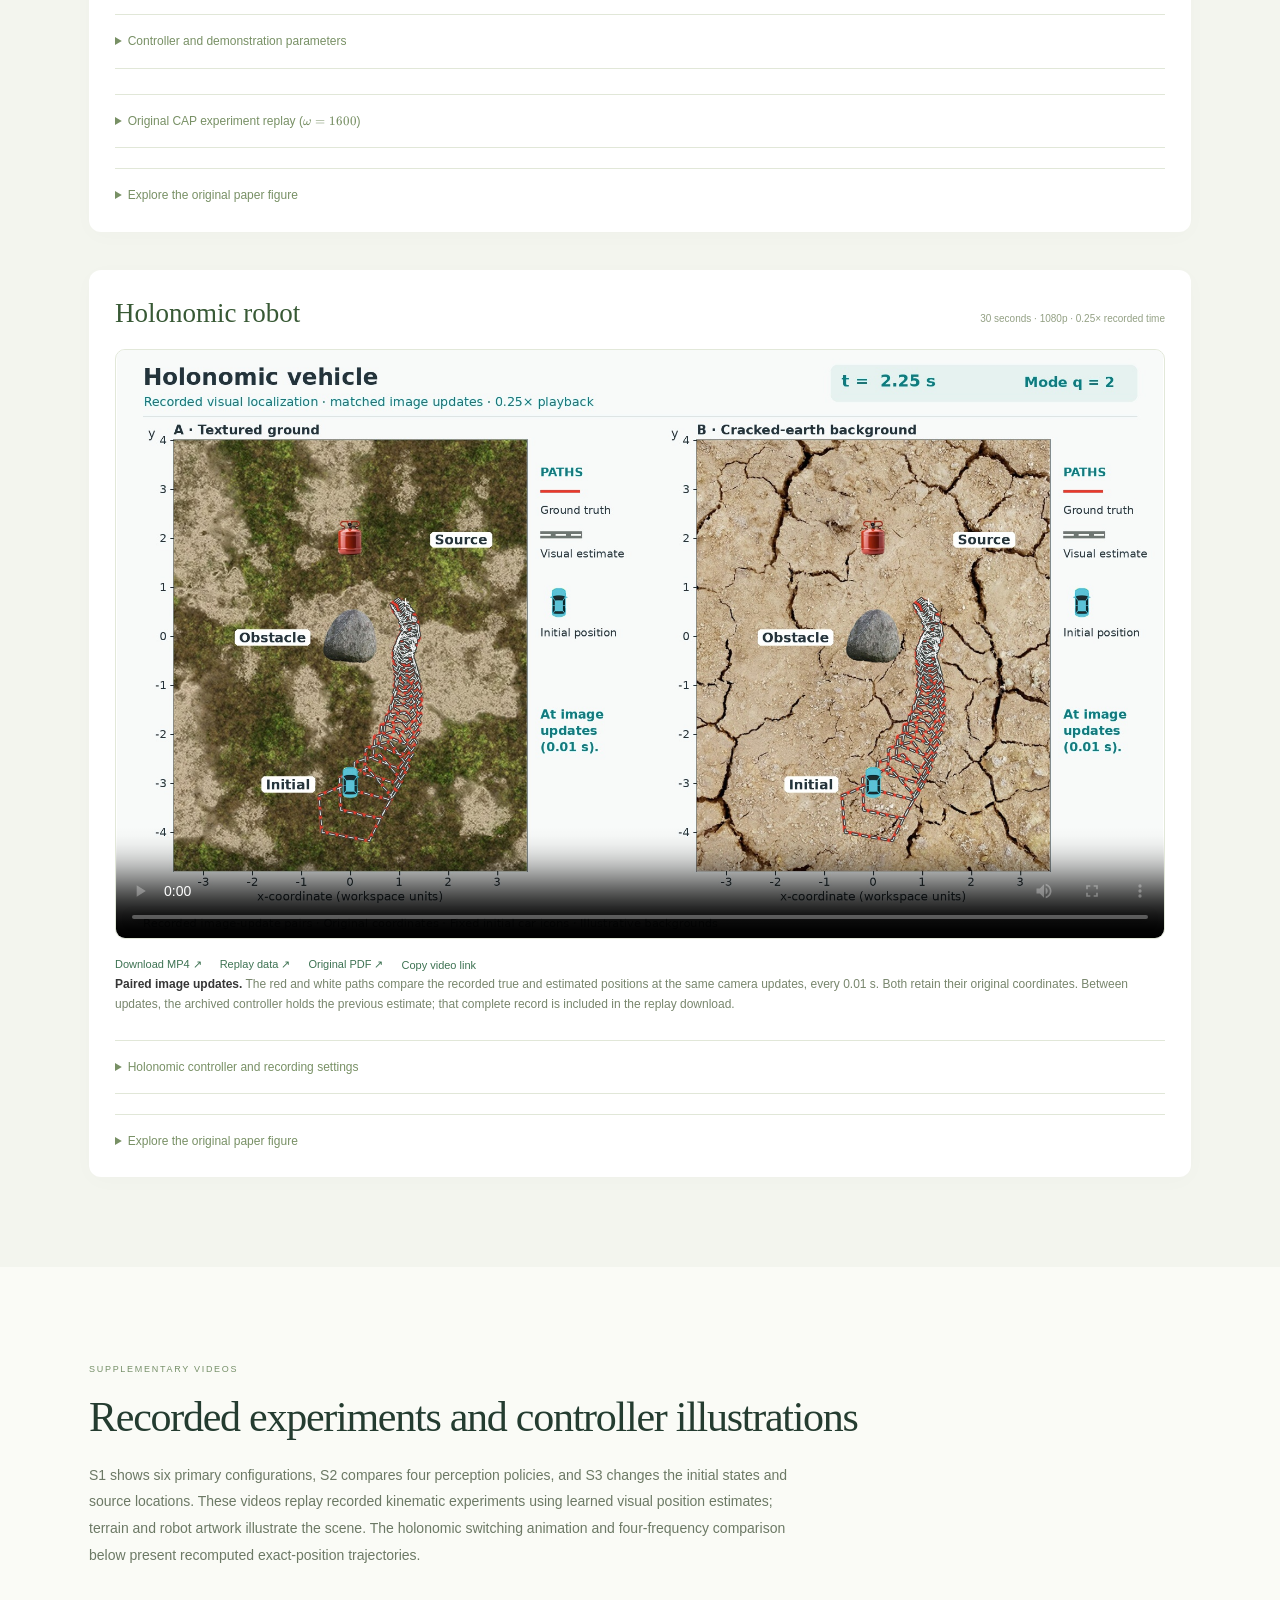
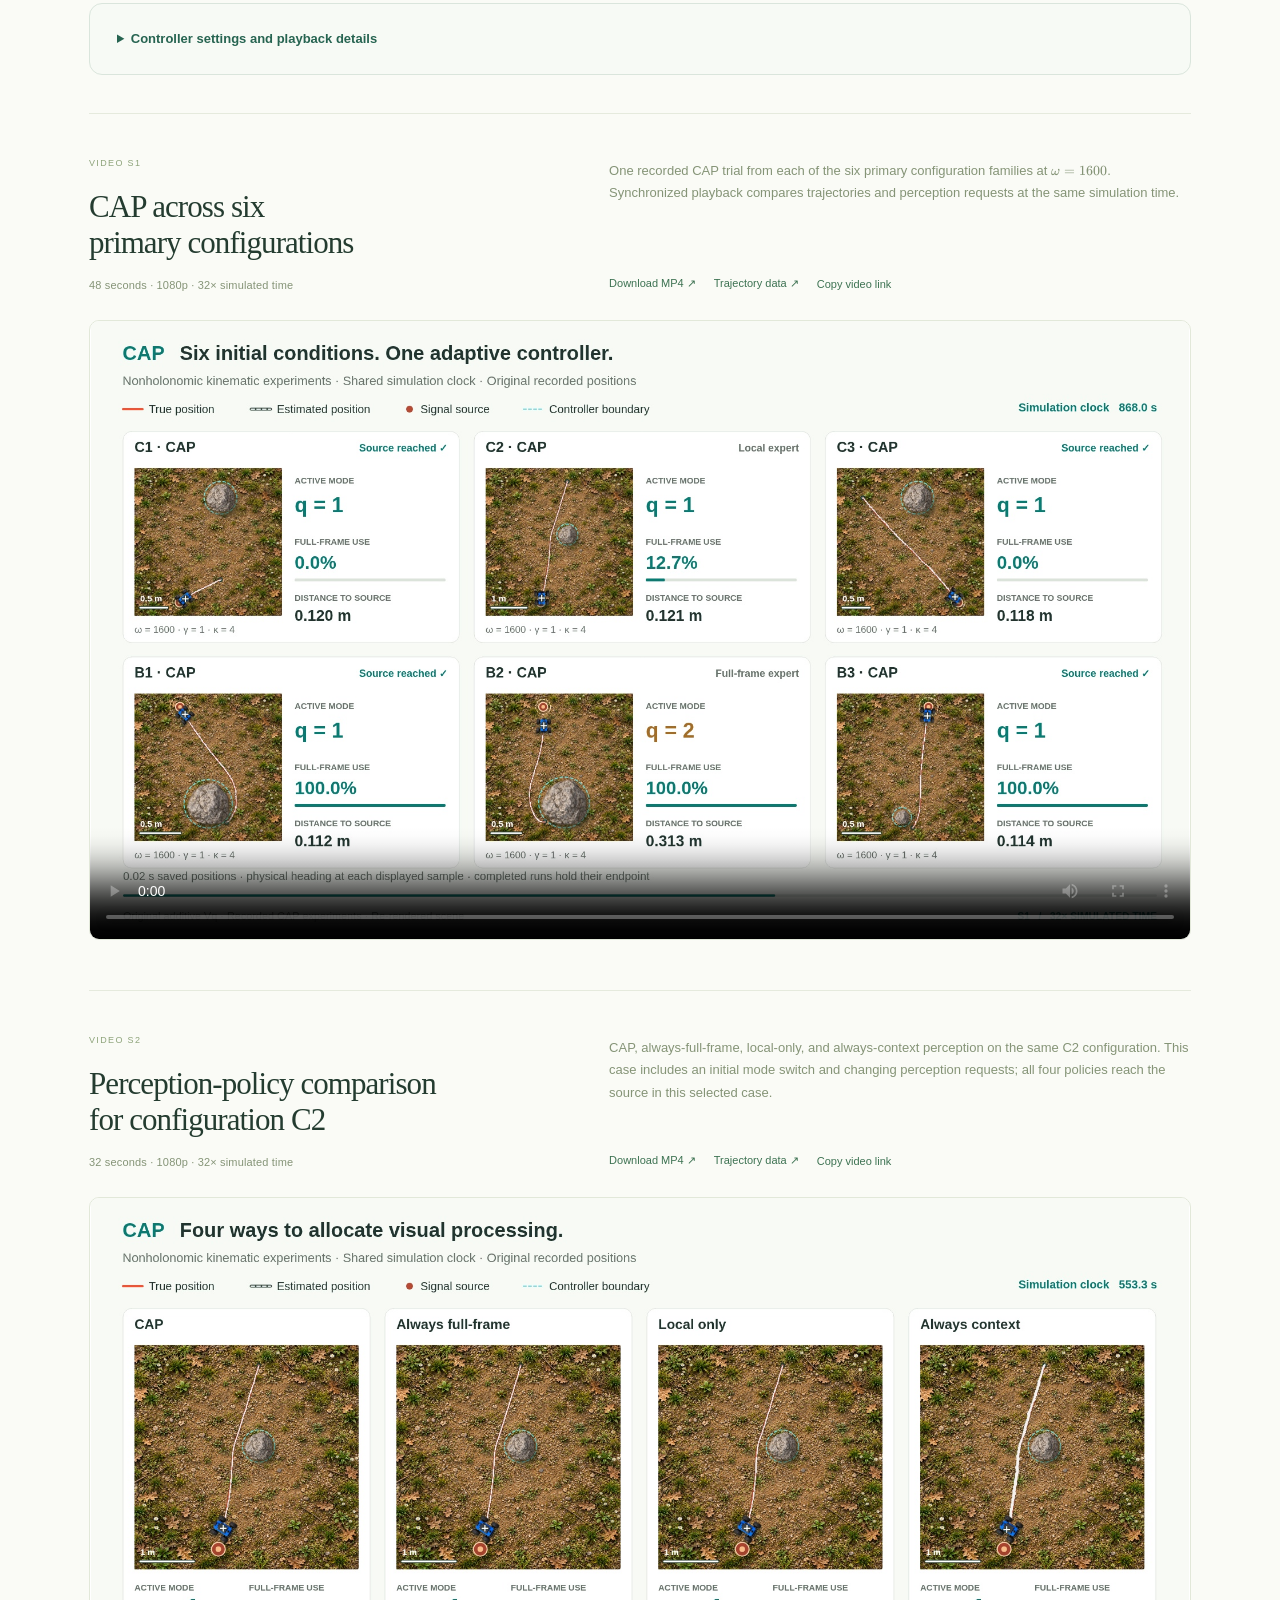
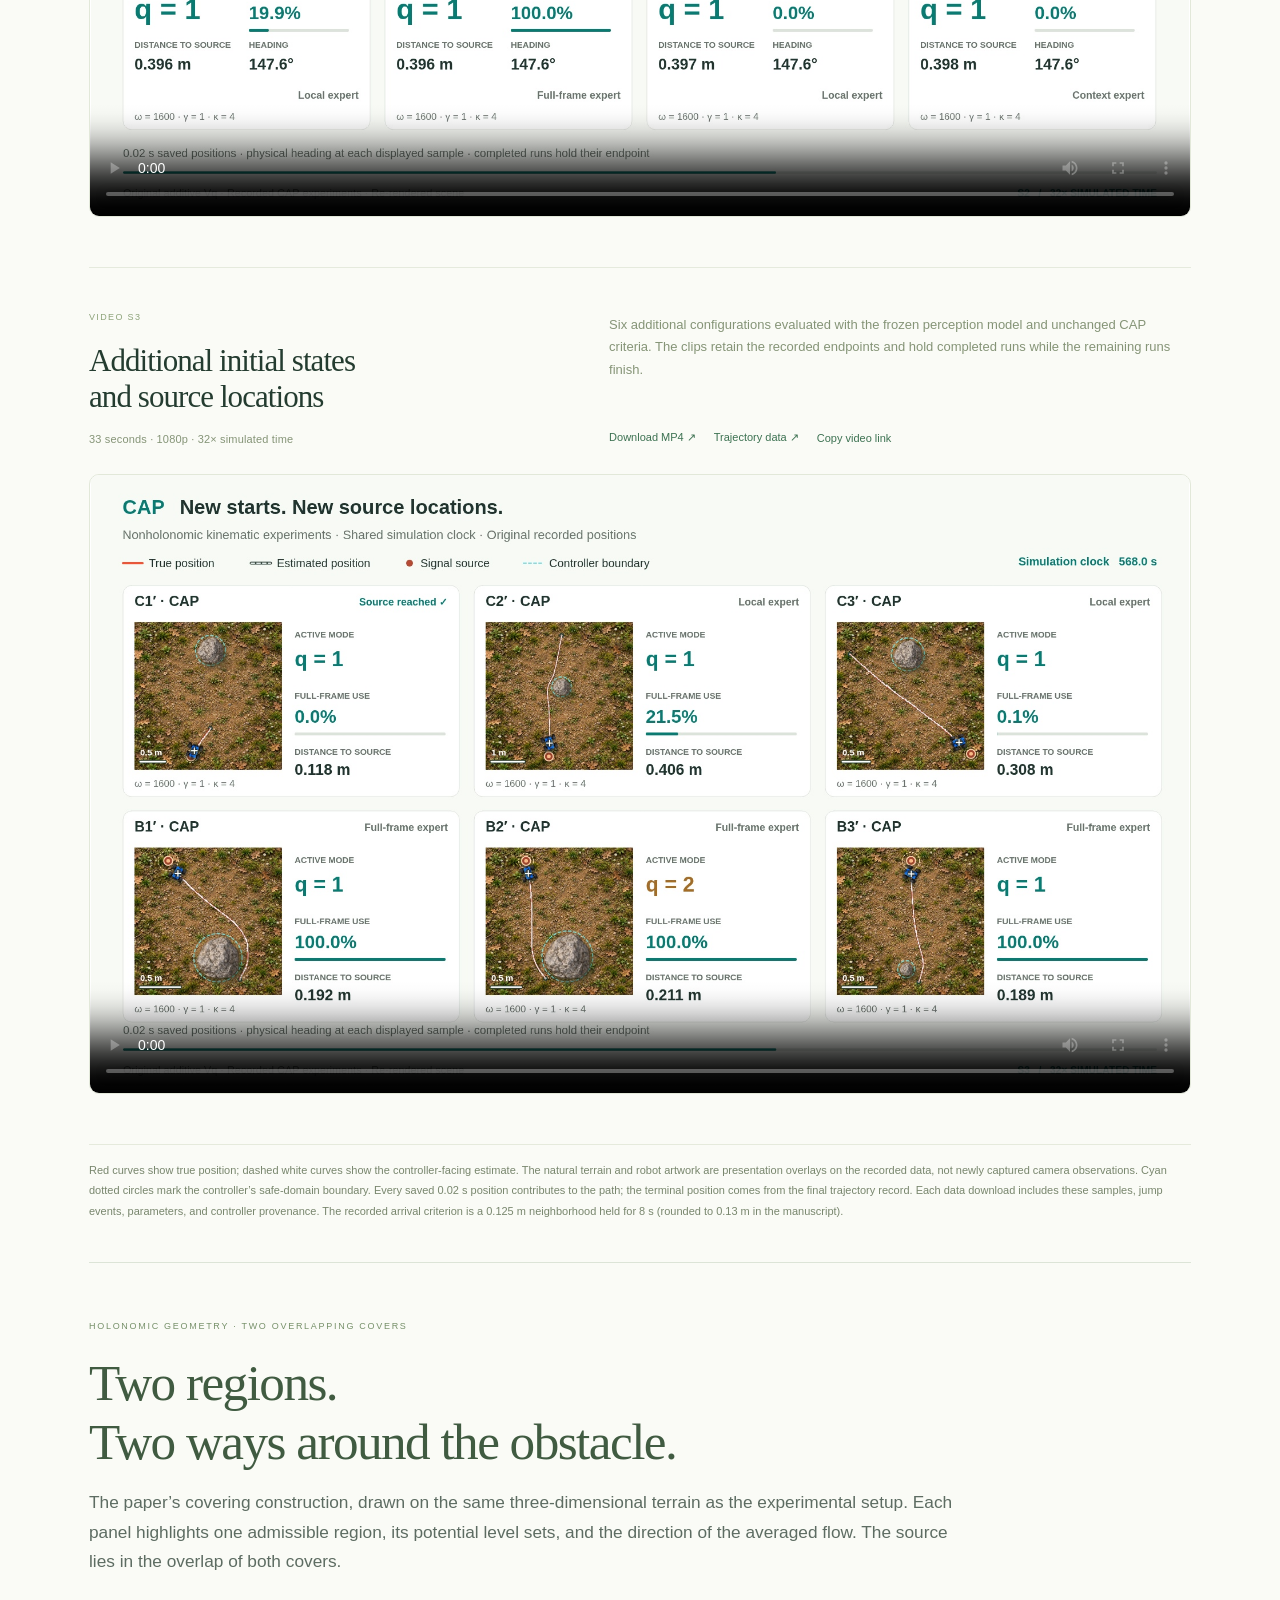
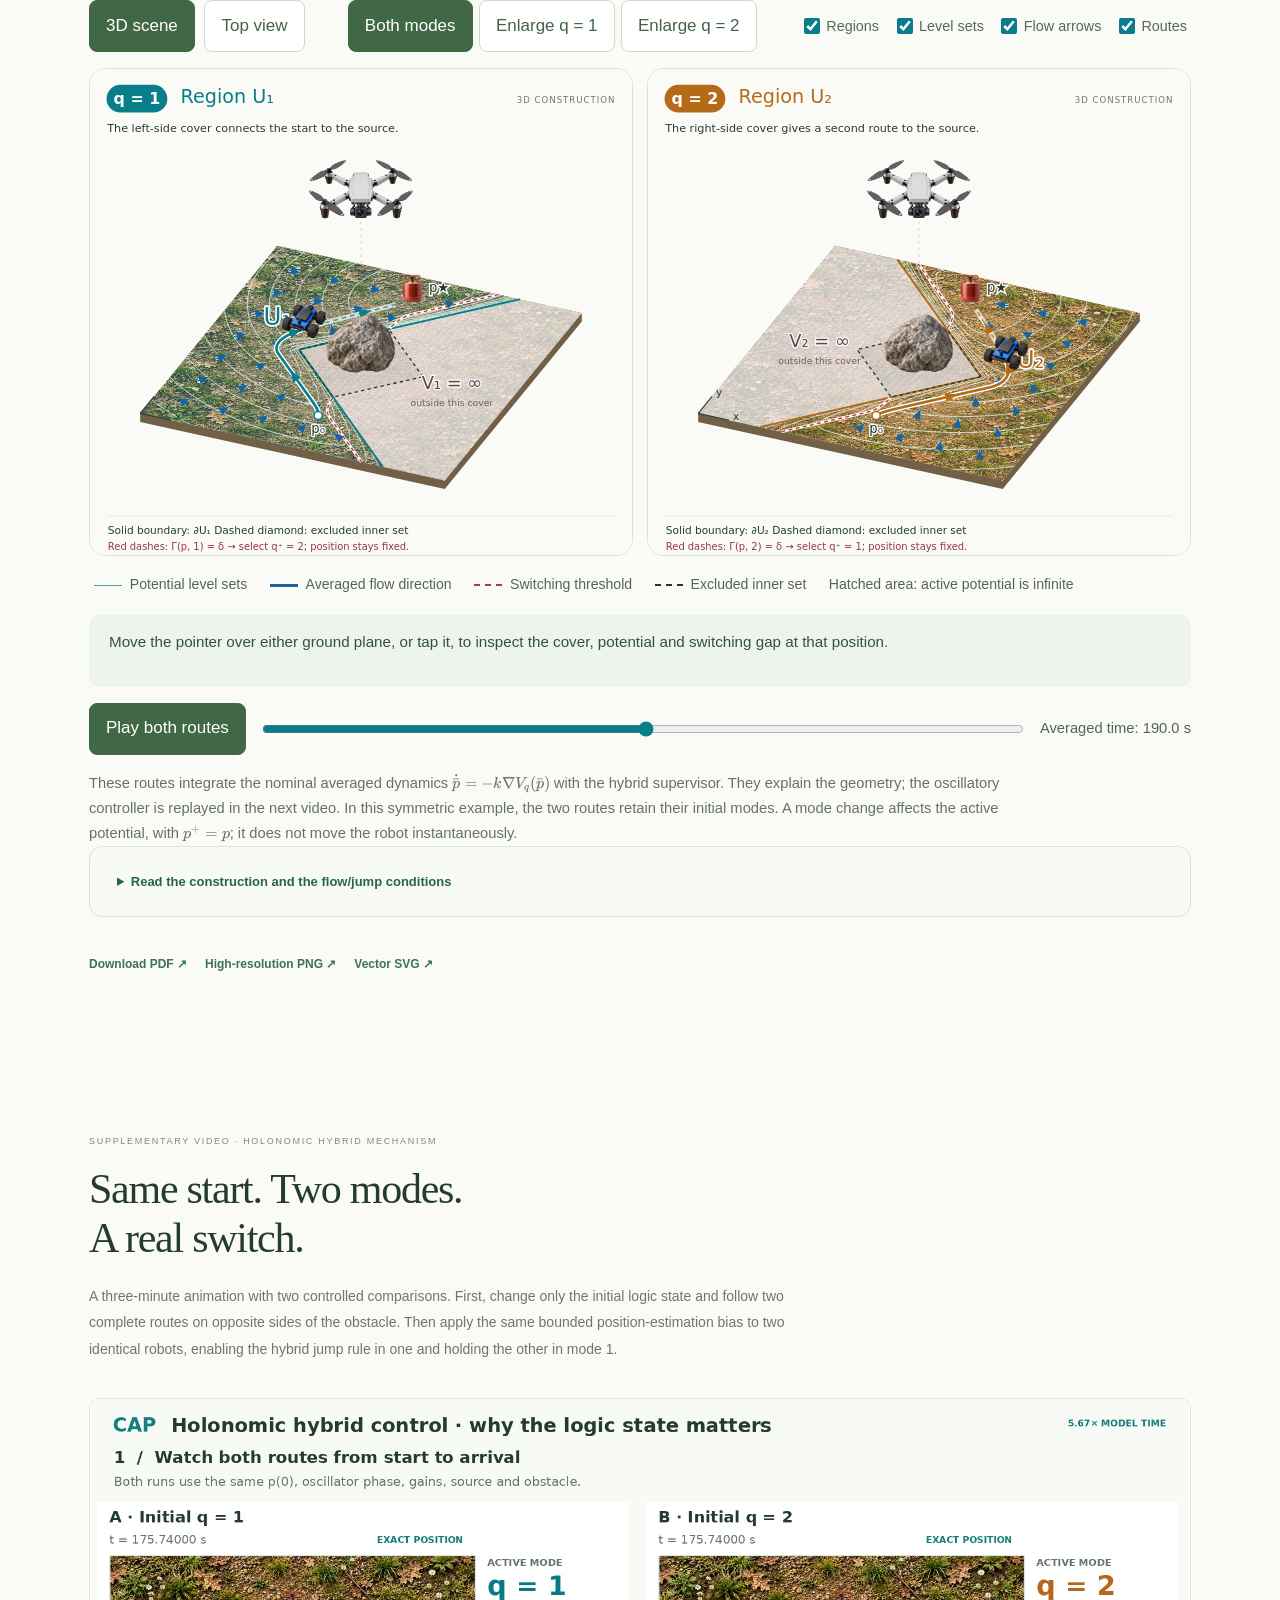
==== commit b5edb98f: "Keep trajectory labels anchored beside scene objects" ====
--- a/index.html
+++ b/index.html
@@ -25,7 +25,7 @@
   <script src="static/js/holonomic-frequency.js?v=1" defer></script>
   <script src="static/js/holonomic-amplitude.js?v=1" defer></script>
   <link rel="stylesheet" href="static/css/explore.css?v=2">
-  <script src="static/js/explore.js?v=5" defer></script>
+  <script src="static/js/explore.js?v=6" defer></script>
   <link rel="stylesheet" href="static/css/figure-guides.css?v=2">
   <script src="static/js/figure-guides.js?v=6" defer></script>
   <link rel="stylesheet" href="static/css/presentation.css?v=1">
